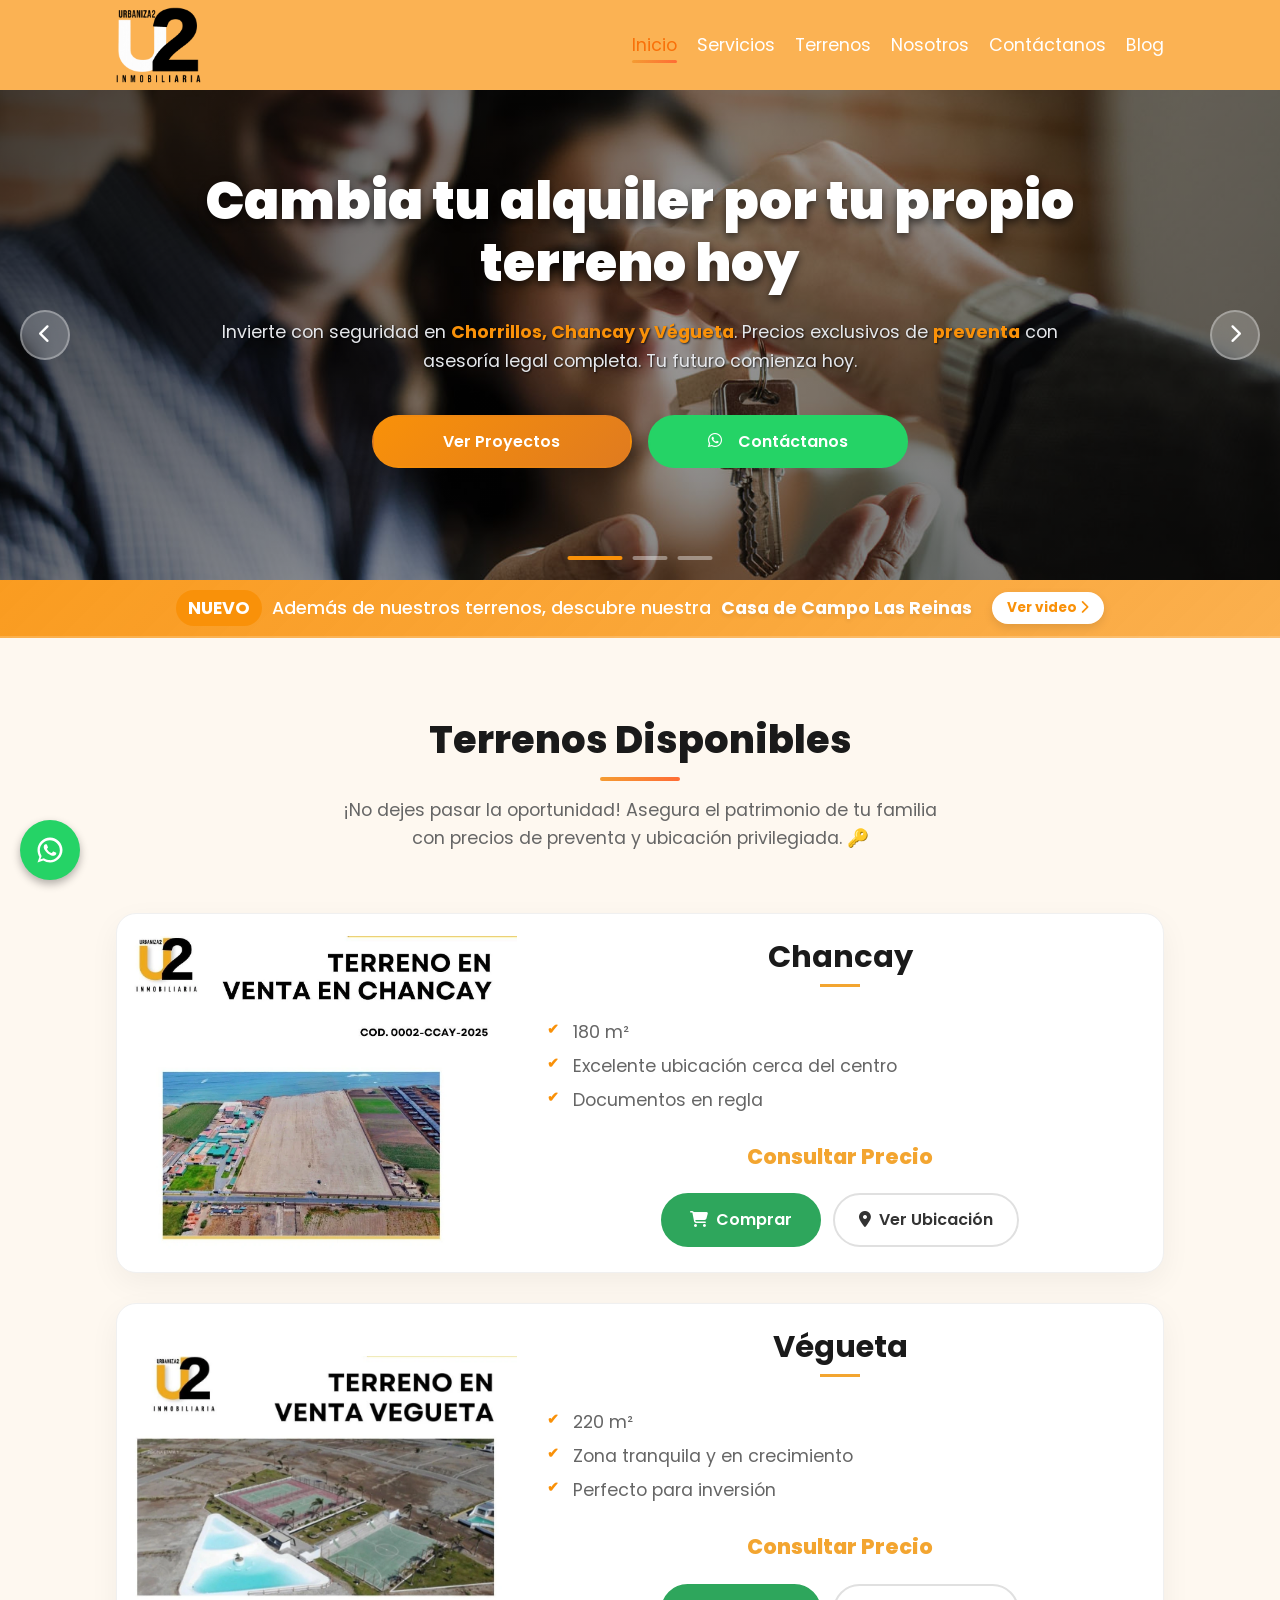
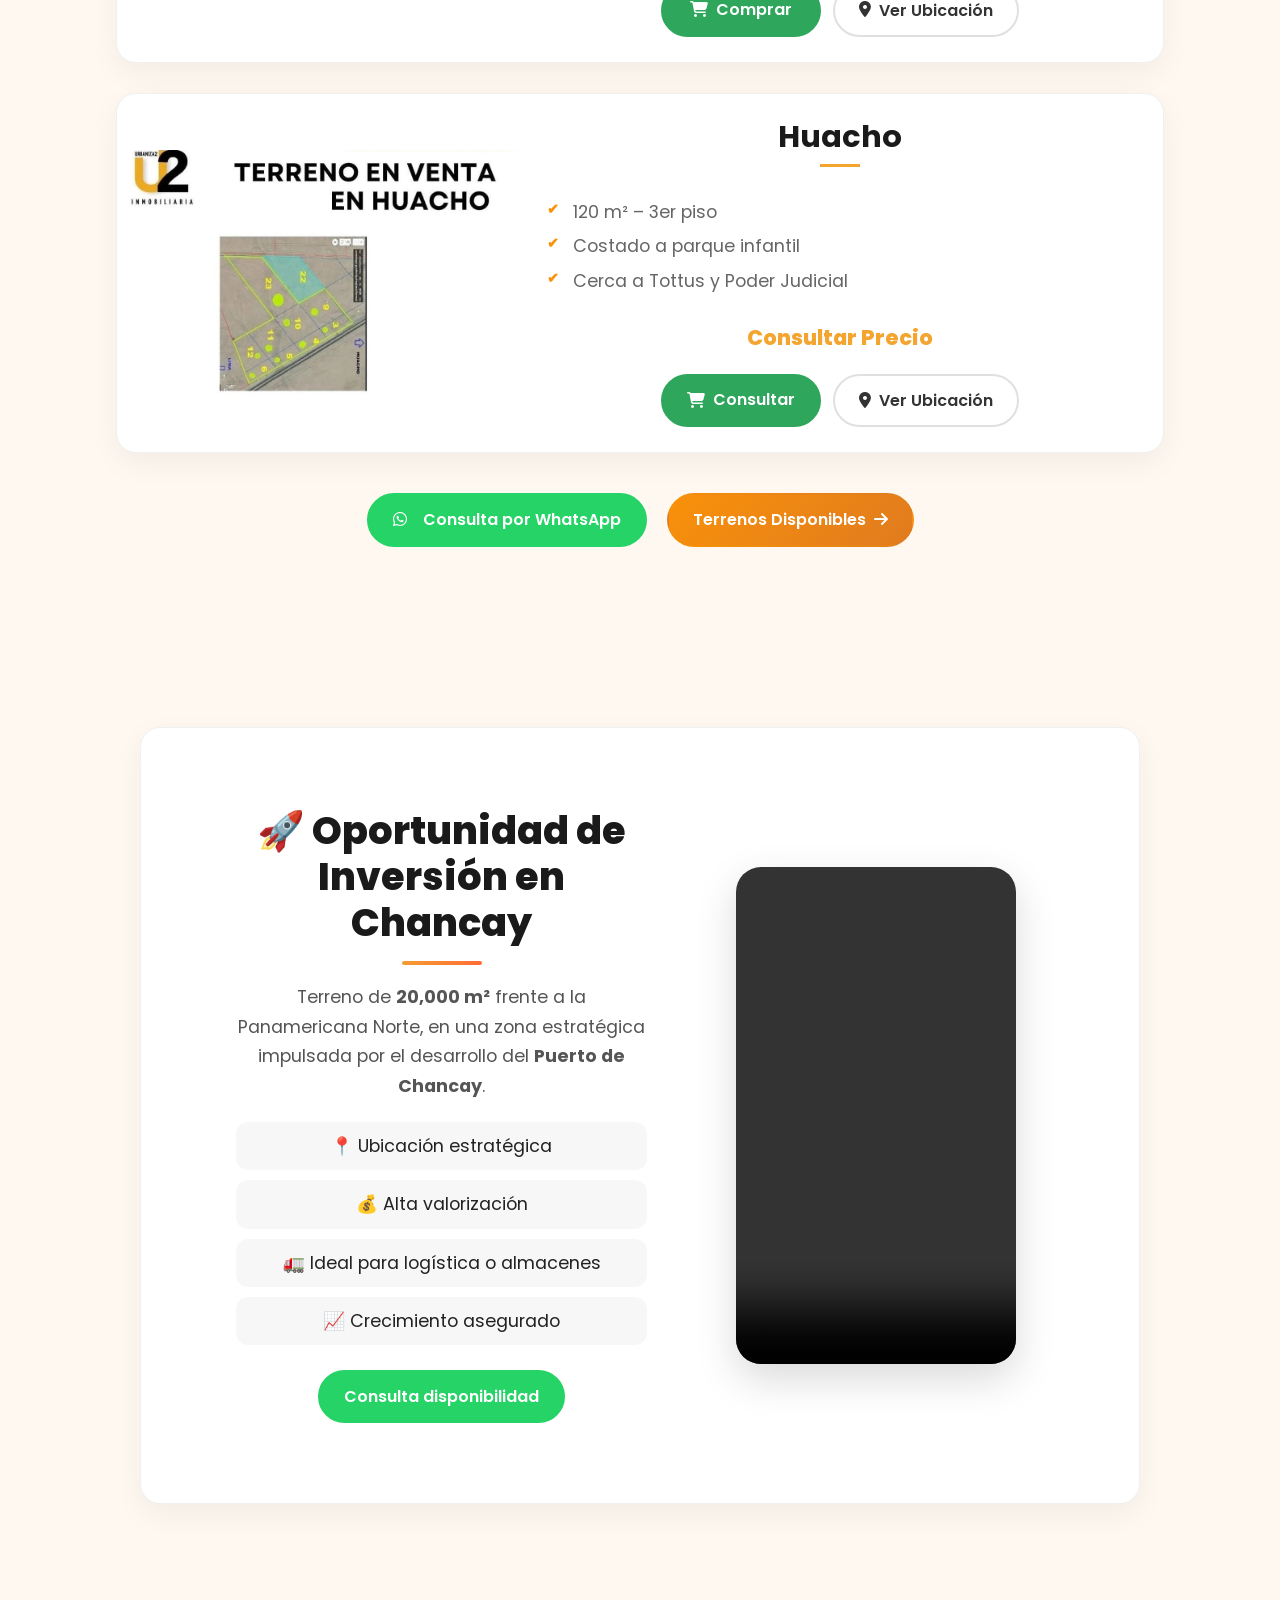
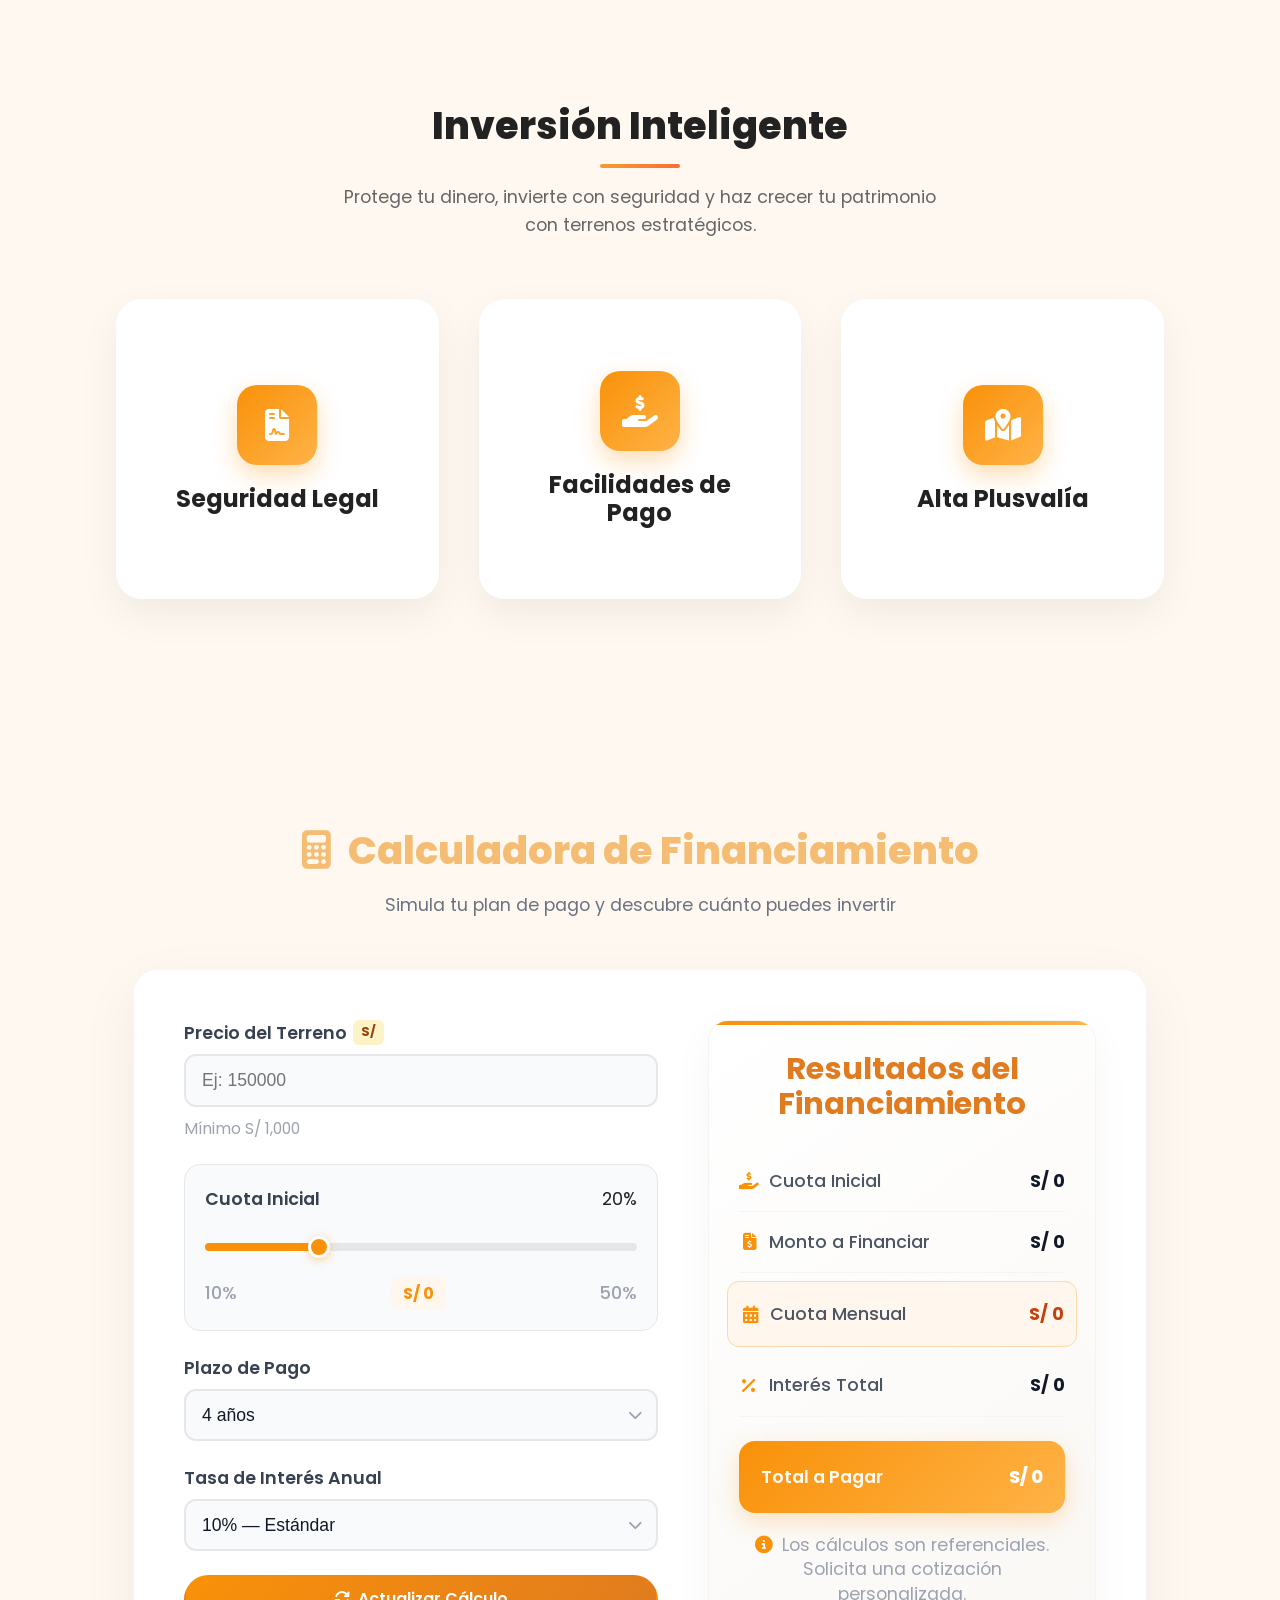
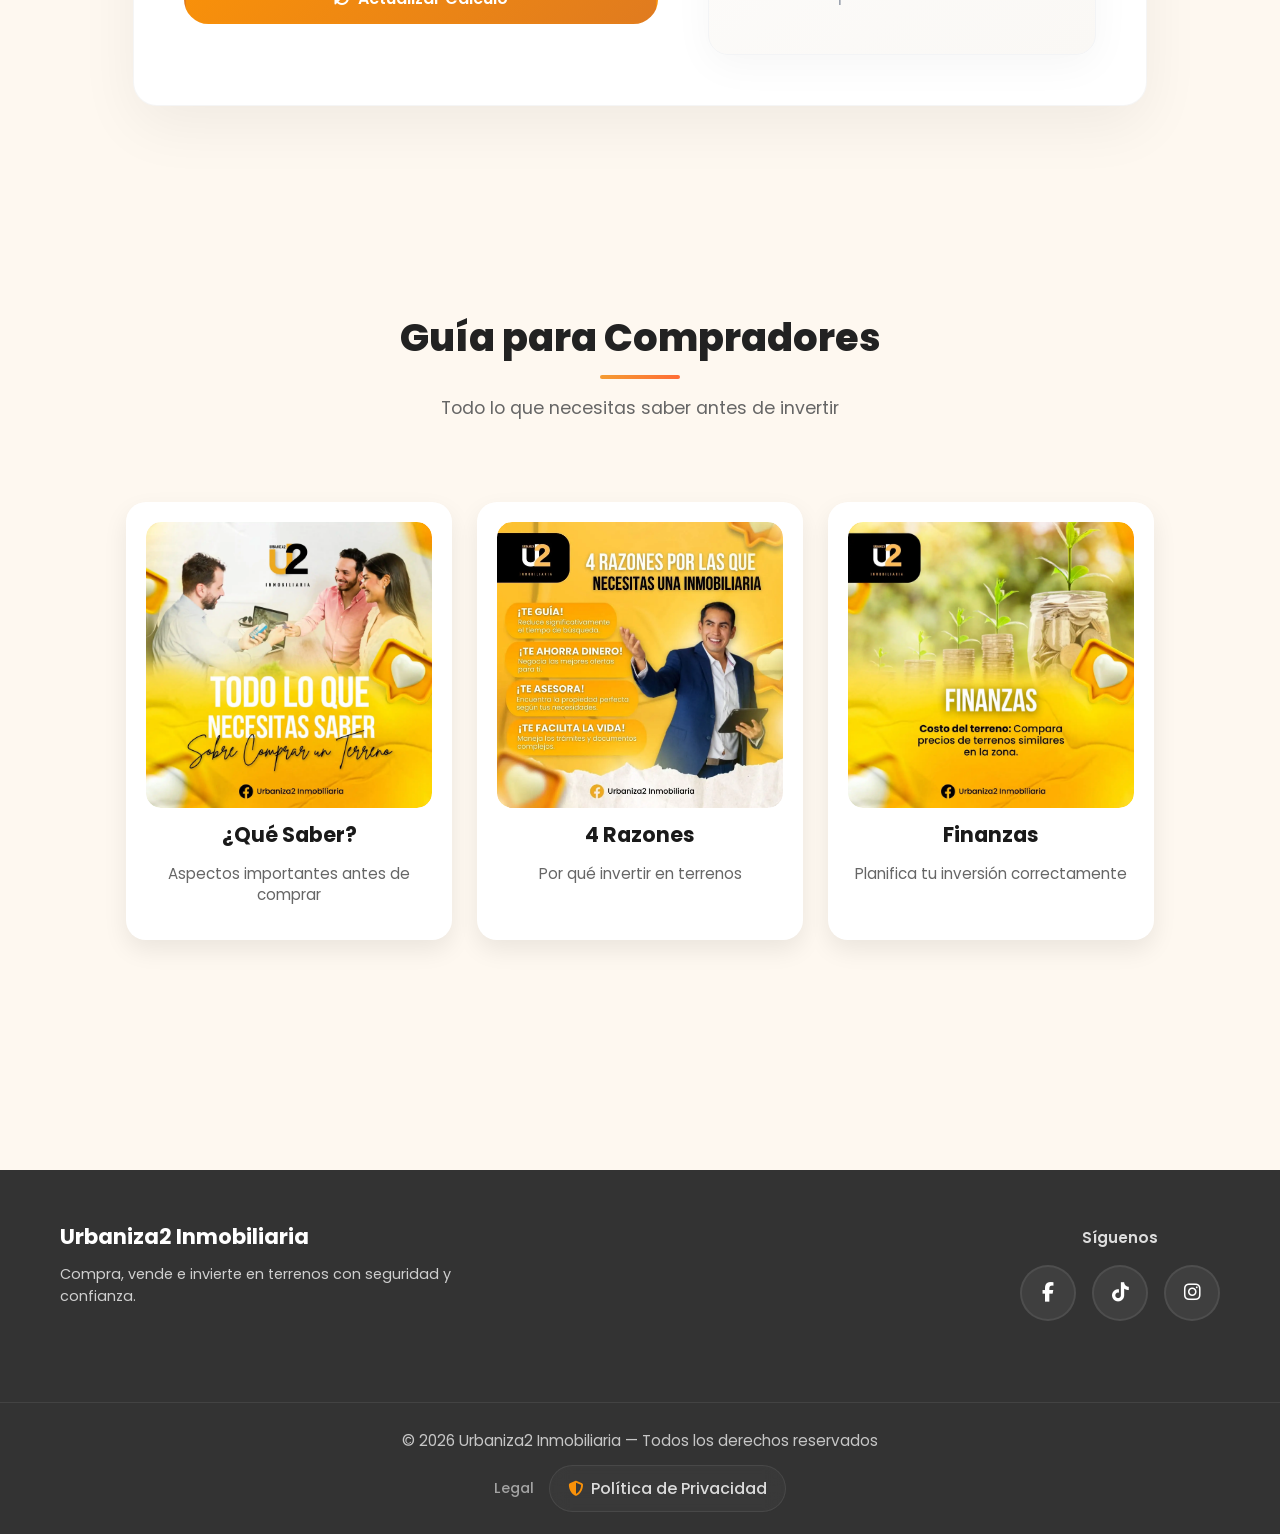
==== index.html @ c9c705c9 "Add files via upload" ====
<!--index.html-->
<!doctype html>
<html lang="es-PE">

<head>
  <meta charset="UTF-8">
  <meta name="viewport" content="width=device-width, initial-scale=1">

  <!-- SEO básico -->
  <title>Urbaniza2 Inmobiliaria - Tu Hogar, Tu Futuro</title>
  <meta name="description"
    content="Encuentra el terreno perfecto en Chorrillos, Chancay y Végueta. Precios accesibles, facilidades de pago y asesoría legal garantizada.">
  <meta name="robots" content="index, follow">
  <meta name="author" content="Urbaniza2 Inmobiliaria">
  <meta name="theme-color" content="#f99109">
  <meta name="format-detection" content="telephone=no">

  <!-- Favicon -->
  <link rel="icon" href="img/logos/U2.png" type="image/png">
  <link rel="apple-touch-icon" href="img/logos/U2.png">

  <!-- Vista previa al compartir en redes y WhatsApp -->
  <meta property="og:title" content="Urbaniza2 Inmobiliaria - Tu Hogar, Tu Futuro">
  <meta property="og:description" content="Encuentra el terreno perfecto con asesoría legal y facilidades de pago.">
  <meta property="og:image" content="https://urbaniza2.com/img/logos/logourbaniza2.png">
  <meta property="og:url" content="https://urbaniza2.com">
  <meta property="og:type" content="website">
  <meta property="og:locale" content="es_PE">

  <meta name="geo.region" content="PE-LIM">
  <meta name="geo.placename" content="Lima">
  <link rel="canonical" href="https://urbaniza2.com/index.html">

  <!-- Rendimiento -->
  <link rel="preconnect" href="https://fonts.googleapis.com">
  <link rel="preconnect" href="https://fonts.gstatic.com" crossorigin>
  <link rel="preconnect" href="https://cdnjs.cloudflare.com">
  <link rel="preload" as="image" href="img/banner/slider1.jpg">

  <!-- Fuentes e iconos -->
  <link href="https://fonts.googleapis.com/css2?family=Poppins:wght@300;400;500;600;700;800&display=swap"
    rel="stylesheet">
  <link rel="stylesheet" href="https://cdnjs.cloudflare.com/ajax/libs/font-awesome/6.5.0/css/all.min.css">

  <!-- Estilos -->
  <link rel="stylesheet" href="css/global/base.css">
  <link rel="stylesheet" href="css/global/animations.css">
  <link rel="stylesheet" href="css/global/layout.css">
  <link rel="stylesheet" href="css/global/tipografia.css">
  <link rel="stylesheet" href="css/global/button.css">
  <link rel="stylesheet" href="css/global/components.css">
  <link rel="stylesheet" href="css/global/decorative.css">
  <link rel="stylesheet" href="css/pages/index.css">
</head>

<body id="top" class="page-home">

  <header>
    <div class="container">
      <a href="index.html">
        <img src="img/logos/logourbaniza2.png" alt="Urbaniza2 Inmobiliaria" class="logo" height="85" loading="eager"
          decoding="async">
      </a>
      <nav aria-label="Navegación principal">
        <ul>
          <li>
            <a href="index.html" aria-current="page">Inicio</a>
          </li>
          <li><a href="paginas/servicios.html">Servicios</a></li>
          <li><a href="paginas/terrenos.html">Terrenos</a></li>
          <li><a href="paginas/nosotros.html">Nosotros</a></li>
          <li><a href="paginas/contacto.html">Contáctanos</a></li>
          <li><a href="paginas/blog.html">Blog</a></li>
        </ul>
      </nav>
      <button class="menu-toggle" id="menuToggle" aria-label="Abrir menú" aria-expanded="false">
        <span class="bar"></span>
        <span class="bar"></span>
        <span class="bar"></span>
      </button>
    </div>
  </header>

  <!-- HERO SLIDER -->
  <section id="inicio" class="hero-slider" aria-label="Presentación principal">
    <div class="slider-container">
      <div class="slide active">
        <img src="img/banner/slider1.jpg" alt="Obten las llaves de tu terreno" loading="eager">
        <div class="slide-overlay"></div>
      </div>

      <div class="slide">
        <img src="img/banner/slider2.jpg" alt="Firma tu contrato con urbaniza2" loading="lazy">
        <div class="slide-overlay"></div>
      </div>

      <div class="slide">
        <img src="img/banner/slider3.jpg" alt="Tu terreno en proceso" loading="lazy">
        <div class="slide-overlay"></div>
      </div>

      <div class="hero-content">
        <div class="container">
          <div class="hero-text">
            <h1 class="hero-title reveal">
              Cambia tu alquiler por tu propio terreno hoy
            </h1>
            <p class="hero-description reveal">
              Invierte con seguridad en
              <strong>Chorrillos, Chancay y Végueta</strong>. Precios
              exclusivos de <strong>preventa</strong> con asesoría legal
              completa. Tu futuro comienza hoy.
            </p>
            <div class="btn-group hero-buttons">
              <a href="paginas/terrenos.html" class="btn btn-primary reveal">Ver Proyectos</a>
              <a href="https://wa.me/51982664102" class="btn btn-secondary reveal" target="_blank"
                rel="noopener noreferrer">
                <i class="fab fa-whatsapp" aria-hidden="true"></i> Contáctanos
              </a>
            </div>
          </div>
        </div>
      </div>

      <div class="slider-controls">
        <button type="button" class="slider-btn prev-btn" id="prevBtn" aria-label="Slide anterior">
          <i class="fas fa-chevron-left" aria-hidden="true"></i>
        </button>
        <button type="button" class="slider-btn next-btn" id="nextBtn" aria-label="Slide siguiente">
          <i class="fas fa-chevron-right" aria-hidden="true"></i>
        </button>
      </div>

      <div class="slider-indicators" role="group" aria-label="Indicadores del slider">
        <span class="indicator active" data-slide="0" role="button" aria-label="Ir al slide 1" tabindex="0"></span>
        <span class="indicator" data-slide="1" role="button" aria-label="Ir al slide 2" tabindex="0"></span>
        <span class="indicator" data-slide="2" role="button" aria-label="Ir al slide 3" tabindex="0"></span>
      </div>
    </div>

    <div class="hero-announcement">
      <div class="container">
        <a href="paginas/servicios.html#tiktok" class="announcement-link">
          <p class="announcement-text">
            <span class="badge">NUEVO</span>
            Además de nuestros terrenos, descubre nuestra
            <strong>Casa de Campo Las Reinas</strong>
            <span class="cta">Ver video
              <i class="fas fa-chevron-right" aria-hidden="true"></i></span>
          </p>
        </a>
      </div>
    </div>
  </section>
  <!-- FIN HERO SLIDER -->

  <main>
    <!-- TERRENOS DISPONIBLES - INDEX -->
    <section id="terrenos-disponibles" aria-labelledby="terrenos-titulo">
      <div class="container">
        <h2 id="terrenos-titulo" class="terrdis-titulo">
          Terrenos Disponibles
        </h2>

        <p class="section-subtitle">
          ¡No dejes pasar la oportunidad! Asegura el patrimonio de tu familia
          con precios de preventa y ubicación privilegiada. 🔑
        </p>

        <!-- CARD 1 — Chancay -->
        <article class="terreno-card" data-tipo="Terreno" data-ubicacion="Chancay" data-precio="95000" data-moneda="S/">
          <div class="terreno-img">
            <img src="img/terrenos/chancay1.webp" alt="Terreno en Chancay de 180 m²" width="600" height="400"
              loading="lazy" decoding="async">
          </div>
          <div class="terreno-info">
            <h3>Chancay</h3>
            <div class="linea-decorativa" aria-hidden="true"></div>
            <ul class="terreno-detalles">
              <li>180 m²</li>
              <li>Excelente ubicación cerca del centro</li>
              <li>Documentos en regla</li>
            </ul>
            <p class="precio">Consultar Precio</p>
            <div class="card-actions">
              <button class="btn-comprar" type="button" data-ubicacion="Chancay" data-precio="95000" data-area="180 m²"
                data-terreno-id="6">
                <i class="fas fa-shopping-cart" aria-hidden="true"></i>
                Comprar
              </button>
              <a href="#" class="btn-ubicacion" data-destino="-11.5552648,-77.2746358">
                <i class="fas fa-map-marker-alt" aria-hidden="true"></i> Ver Ubicación
              </a>
            </div>
          </div>
        </article>

        <!-- CARD 2 — Végueta -->
        <article class="terreno-card" data-tipo="Terreno" data-ubicacion="Végueta" data-precio="85000" data-moneda="S/">
          <div class="terreno-img">
            <img src="img/terrenos/vegueta.webp" alt="Terreno en Végueta de 220 m²" width="600" height="400"
              loading="lazy" decoding="async">
          </div>

          <div class="terreno-info">
            <h3>Végueta</h3>

            <div class="linea-decorativa" aria-hidden="true"></div>

            <ul class="terreno-detalles">
              <li>220 m²</li>
              <li>Zona tranquila y en crecimiento</li>
              <li>Perfecto para inversión</li>
            </ul>

            <p class="precio">Consultar Precio</p>

            <div class="card-actions">
              <button class="btn-comprar" type="button" data-ubicacion="Vegueta" data-precio="85000" data-area="220 m²"
                data-terreno-id="7">
                <i class="fas fa-shopping-cart" aria-hidden="true"></i>
                Comprar
              </button>

              <a href="#" class="btn-ubicacion" data-destino="-10.994598,-77.6302965">
                <i class="fas fa-map-marker-alt" aria-hidden="true"></i> Ver Ubicación
              </a>
            </div>
          </div>
        </article>

        <!-- CARD 3 — Huacho -->
        <article class="terreno-card" data-tipo="Departamento" data-ubicacion="Huacho" data-precio="0" data-moneda="S/">
          <div class="terreno-img">
            <img src="img/terrenos/huacho.webp" alt="Departamento en Huacho de 120 m², 3er piso" width="600"
              height="400" loading="lazy" decoding="async">
          </div>
          <div class="terreno-info">
            <h3>Huacho</h3>
            <div class="linea-decorativa" aria-hidden="true"></div>
            <ul class="terreno-detalles">
              <li>120 m² – 3er piso</li>
              <li>Costado a parque infantil</li>
              <li>Cerca a Tottus y Poder Judicial</li>
            </ul>
            <p class="precio">Consultar Precio</p>
            <div class="card-actions">
              <button class="btn-comprar" type="button" data-ubicacion="Huacho" data-precio="0" data-area="120 m²"
                data-terreno-id="8">
                <i class="fas fa-shopping-cart" aria-hidden="true"></i>
                Consultar
              </button>
              <a href="#" class="btn-ubicacion" data-destino="-11.1091326,-77.6029019">
                <i class="fas fa-map-marker-alt" aria-hidden="true"></i> Ver Ubicación
              </a>
            </div>
          </div>
        </article>

        <div class="terrenos-footer">
          <a href="https://wa.me/51982664102?text=Hola,%20quiero%20información." class="btn btn-secondary"
            target="_blank" rel="noopener noreferrer">
            <i class="fab fa-whatsapp" aria-hidden="true"></i> Consulta por
            WhatsApp
          </a>
          <a href="paginas/terrenos.html" class="btn-ver-todos">
            Terrenos Disponibles
            <i class="fas fa-arrow-right" aria-hidden="true"></i>
          </a>
        </div>
      </div>
    </section>

    <!-- VIDEO CHANCAY -->
    <section class="reel-clean reveal" aria-labelledby="reel-titulo">
      <div class="container reel-grid">

        <div class="reel-content reveal">
          <h2 class="reel-title" id="reel-titulo">
            🚀 Oportunidad de Inversión en Chancay
          </h2>

          <p class="reel-desc">
            Terreno de <strong>20,000 m²</strong> frente a la Panamericana
            Norte, en una zona estratégica impulsada por el desarrollo del
            <strong>Puerto de Chancay</strong>.
          </p>

          <!-- VIDEO MOBILE -->
          <div class="reel-video reel-video-mobile reveal">
            <video controls muted loop playsinline preload="metadata" aria-label="Video del terreno en Chancay">
              <source src="video/chancay.mp4" type="video/mp4">
              Tu navegador no soporta video HTML5.
            </video>
          </div>

          <ul class="reel-benefits">
            <li>📍 Ubicación estratégica</li>
            <li>💰 Alta valorización</li>
            <li>🚛 Ideal para logística o almacenes</li>
            <li>📈 Crecimiento asegurado</li>
          </ul>

          <div class="reel-cta reveal">
            <a href="https://wa.me/51982664102?text=Hola,%20quiero%20información." class="btn btn-secondary"
              target="_blank" rel="noopener noreferrer">
              Consulta disponibilidad
            </a>
          </div>
        </div>

        <!-- VIDEO DESKTOP -->
        <div class="reel-video reel-video-desktop reveal">
          <video controls muted loop playsinline preload="metadata" aria-label="Video del terreno en Chancay">
            <source src="video/chancay.mp4" type="video/mp4">
            Tu navegador no soporta video HTML5.
          </video>
        </div>

      </div>
    </section>

    <!-- SERVICIOS -->
    <section id="servicios" class="services-section reveal" aria-labelledby="servicios-titulo">
      <div class="container">
        <h2 class="section-title" id="servicios-titulo">
          Inversión Inteligente
        </h2>
        <p class="section-subtitle">
          Protege tu dinero, invierte con seguridad y haz crecer tu patrimonio
          con terrenos estratégicos.
        </p>

        <div class="services-grid">
          <div class="service-card reveal">
            <div class="service-card-inner">
              <div class="service-card-front">
                <div class="service-icon">
                  <i class="fas fa-file-contract" aria-hidden="true"></i>
                </div>
                <h3>Seguridad Legal</h3>
              </div>
              <div class="service-card-back">
                <p>
                  Documentos verificados, respaldo notarial y asesoría legal
                  completa para una compra 100% segura.
                </p>
              </div>
            </div>
          </div>

          <div class="service-card reveal">
            <div class="service-card-inner">
              <div class="service-card-front">
                <div class="service-icon">
                  <i class="fas fa-hand-holding-usd" aria-hidden="true"></i>
                </div>
                <h3>Facilidades de Pago</h3>
              </div>
              <div class="service-card-back">
                <p>
                  Planes flexibles y financiamiento directo para que inviertas
                  sin presión económica.
                </p>
              </div>
            </div>
          </div>

          <div class="service-card reveal">
            <div class="service-card-inner">
              <div class="service-card-front">
                <div class="service-icon">
                  <i class="fas fa-map-marked-alt" aria-hidden="true"></i>
                </div>
                <h3>Alta Plusvalía</h3>
              </div>
              <div class="service-card-back">
                <p>
                  Ubicaciones estratégicas con crecimiento urbano constante
                  que incrementan el valor de tu inversión.
                </p>
              </div>
            </div>
          </div>
        </div>
      </div>
    </section>

    <!-- CALCULADORA DE FINANCIAMIENTO -->
    <section id="calculadora" class="calculadora-section" aria-labelledby="calc-title">
      <div class="container">
        <h2 id="calc-title" class="reveal">
          <i class="fas fa-calculator" aria-hidden="true"></i>
          Calculadora de Financiamiento
        </h2>
        <p class="reveal">
          Simula tu plan de pago y descubre cuánto puedes invertir
        </p>

        <div class="calculadora-container reveal">
          <form class="calculadora-inputs" id="form-calculadora" novalidate>
            <div class="input-group">
              <label for="precio-terreno">
                Precio del Terreno
                <span class="currency-tag">S/</span>
              </label>
              <input type="number" id="precio-terreno" placeholder="Ej: 150000" min="1000" max="10000000" step="1000"
                required aria-describedby="precio-ayuda">
              <small id="precio-ayuda" class="input-help">Mínimo S/ 1,000</small>
            </div>

            <div class="input-group slider-group">
              <div class="slider-header">
                <label for="cuota-inicial">Cuota Inicial</label>
                <span class="calc-badge" id="cuota-porcentaje">20%</span>
              </div>
              <input type="range" id="cuota-inicial" min="10" max="50" value="20" step="5">
              <div class="slider-values">
                <span class="slider-min">10%</span>
                <output for="cuota-inicial" id="cuota-inicial-valor" class="output-highlight">S/ 0</output>
                <span class="slider-max">50%</span>
              </div>
            </div>

            <div class="input-group">
              <label for="plazo-pago">Plazo de Pago</label>
              <div class="select-wrapper">
                <select id="plazo-pago">
                  <option value="3">3 años</option>
                  <option value="4" selected>4 años</option>
                  <option value="5">5 años</option>
                  <option value="6">6 años</option>
                  <option value="7">7 años</option>
                  <option value="8">8 años</option>
                  <option value="9">9 años</option>
                  <option value="10">10 años</option>
                </select>
                <i class="fas fa-chevron-down" aria-hidden="true"></i>
              </div>
            </div>

            <div class="input-group">
              <label for="tasa-interes">Tasa de Interés Anual</label>
              <div class="select-wrapper">
                <select id="tasa-interes">
                  <option value="8">8% — Promocional</option>
                  <option value="10" selected>10% — Estándar</option>
                  <option value="12">12% — Premium</option>
                  <option value="15">15% — Especial</option>
                </select>
                <i class="fas fa-chevron-down" aria-hidden="true"></i>
              </div>
            </div>

            <button type="submit" id="btn-actualizar-calculo" class="btn-actualizar-calculo">
              <i class="fas fa-sync-alt" aria-hidden="true"></i>
              Actualizar Cálculo
            </button>
          </form>

          <div class="calculadora-resultados" role="region" aria-live="polite"
            aria-label="Resultados del financiamiento">
            <h3>Resultados del Financiamiento</h3>

            <div class="resultado-grid">
              <div class="resultado-item">
                <span class="resultado-label">
                  <i class="fas fa-hand-holding-usd" aria-hidden="true"></i>
                  Cuota Inicial
                </span>
                <span id="cuota-inicial-resultado" class="resultado-valor">S/ 0</span>
              </div>
              <div class="resultado-item">
                <span class="resultado-label">
                  <i class="fas fa-file-invoice-dollar" aria-hidden="true"></i>
                  Monto a Financiar
                </span>
                <span id="monto-financiar" class="resultado-valor">S/ 0</span>
              </div>
              <div class="resultado-item destacado">
                <span class="resultado-label">
                  <i class="fas fa-calendar-alt" aria-hidden="true"></i>
                  Cuota Mensual
                </span>
                <span id="cuota-mensual" class="resultado-valor">S/ 0</span>
              </div>
              <div class="resultado-item">
                <span class="resultado-label">
                  <i class="fas fa-percentage" aria-hidden="true"></i>
                  Interés Total
                </span>
                <span id="interes-total" class="resultado-valor">S/ 0</span>
              </div>
            </div>

            <div class="resultado-item total">
              <span class="resultado-label">Total a Pagar</span>
              <span id="total-pagar" class="resultado-valor">S/ 0</span>
            </div>

            <p class="resultado-nota">
              <i class="fas fa-info-circle" aria-hidden="true"></i>
              Los cálculos son referenciales. Solicita una cotización
              personalizada.
            </p>
          </div>
        </div>
      </div>
    </section>

    <!-- GUÍA PARA COMPRADORES -->
    <section id="guia" class="info-section reveal" aria-labelledby="guia-titulo">
      <div class="container">
        <h2 class="section-title" id="guia-titulo">Guía para Compradores</h2>
        <p class="section-subtitle">
          Todo lo que necesitas saber antes de invertir
        </p>

        <div class="guia-scroll">
          <div class="guia-card" data-caption="¿Qué Saber? — Aspectos importantes antes de comprar">
            <div class="guia-img-wrap">
              <img src="img/guiaparacompradores/saber.webp" alt="¿Qué saber antes de comprar un terreno?"
                loading="lazy">
            </div>
            <h3>¿Qué Saber?</h3>
            <p>Aspectos importantes antes de comprar</p>
          </div>
          <div class="guia-card" data-caption="4 Razones — Por qué invertir en terrenos">
            <div class="guia-img-wrap">
              <img src="img/guiaparacompradores/4razones.webp" alt="4 razones para invertir en terrenos" loading="lazy">
            </div>
            <h3>4 Razones</h3>
            <p>Por qué invertir en terrenos</p>
          </div>
          <div class="guia-card" data-caption="Finanzas — Planifica tu inversión correctamente">
            <div class="guia-img-wrap">
              <img src="img/guiaparacompradores/finanzas.webp" alt="Planificación financiera para inversión en terrenos"
                loading="lazy">
            </div>
            <h3>Finanzas</h3>
            <p>Planifica tu inversión correctamente</p>
          </div>
        </div>
      </div>
    </section>

    <!-- MODAL (una sola vez en el body) -->
    <div class="guia-modal" id="guiaModal" onclick="closeGuiaZoom(event)">

      <img src="" alt="" id="guiaModalImg">
      <div class="guia-modal-caption" id="guiaModalCaption"></div>
    </div>
  </main>

  <!-- MODAL FORMULARIO COMPRA -->
  <div id="modal-compra" class="modal-compra" role="dialog" aria-modal="true" aria-labelledby="modal-compra-titulo"
    hidden>
    <div class="modal-compra-content">
      <div class="modal-compra-header">
        <h2 id="modal-compra-titulo">Formulario de Compra</h2>
        <button type="button" class="close-compra" aria-label="Cerrar formulario">
          X
        </button>
      </div>

      <div class="modal-compra-body">
        <div class="terreno-seleccionado">
          <h3>Terreno seleccionado</h3>
          <div class="terreno-info">
            <p>
              <strong>Ubicación:</strong> <span id="info-ubicacion">-</span>
            </p>
            <p><strong>Área:</strong> <span id="info-area">-</span></p>
          </div>
        </div>

        <form class="form-compra" novalidate>
          <div class="form-grid">
            <div class="form-group">
              <label for="compra-nombre">Nombre</label>
              <input type="text" id="compra-nombre" name="nombre" required autocomplete="given-name">
            </div>
            <div class="form-group">
              <label for="compra-telefono">Teléfono</label>
              <input type="tel" id="compra-telefono" name="telefono" required autocomplete="tel">
            </div>
            <div class="form-group full-width">
              <label for="compra-mensaje">Mensaje</label>
              <textarea id="compra-mensaje" name="mensaje" rows="3"></textarea>
            </div>
          </div>

          <div class="form-actions">
            <button type="button" class="btn-cancelar">Cancelar</button>
            <button type="submit" class="btn-enviar-compra">Enviar</button>
          </div>
        </form>
      </div>
    </div>
  </div>

  <!-- SCROLL TOP -->
  <a class="scrollToHome" href="#top" aria-label="Volver al inicio de la página">
    <i class="fa fa-angle-up" aria-hidden="true"></i>
  </a>

  <!-- FOOTER -->
  <footer class="footer">
    <div class="footer-container">

      <div class="footer-brand">
        <h3>Urbaniza2 Inmobiliaria</h3>
        <p>
          Compra, vende e invierte en terrenos con seguridad y confianza.
        </p>
      </div>

      <div class="footer-social">
        <span>Síguenos</span>

        <div class="redes-sociales">
          <a href="https://www.facebook.com/urbaniza2inmobiliaria?mibextid=ZbWKwL" target="_blank"
            rel="noopener noreferrer" aria-label="Facebook de Urbaniza2">
            <i class="fab fa-facebook-f" aria-hidden="true"></i>
          </a>

          <a href="https://www.tiktok.com/@urbaniza2inmobiliaria" target="_blank" rel="noopener noreferrer"
            aria-label="TikTok de Urbaniza2">
            <i class="fab fa-tiktok" aria-hidden="true"></i>
          </a>

          <a href="https://www.instagram.com/urbaniza2.inm" target="_blank" rel="noopener noreferrer"
            aria-label="Instagram de Urbaniza2">
            <i class="fab fa-instagram" aria-hidden="true"></i>
          </a>
        </div>
      </div>

    </div>

    <!-- FOOTER BOTTOM -->
    <div class="footer-bottom">
      <p>
        © 2026 Urbaniza2 Inmobiliaria — Todos los derechos reservados
      </p>

      <div class="footer-legal-links">
        <span class="legal-title">Legal</span>

        <a href="paginas/privacidad.html" class="footer-privacy">
          <i class="fas fa-shield-alt"></i>
          Política de Privacidad
        </a>
      </div>
    </div>

  </footer>

  <!-- WhatsApp flotante -->
  <a href="https://wa.me/51982664102" class="whatsapp-float" target="_blank" rel="noopener noreferrer"
    title="Chatea con nosotros por WhatsApp" aria-label="Abrir WhatsApp">
    <svg xmlns="http://www.w3.org/2000/svg" width="30" height="30" fill="#fff" viewBox="0 0 24 24" aria-hidden="true">
      <path
        d="M12.004 2.002C6.475 2.002 2 6.477 2 12.007c0 1.994.522 3.853 1.516 5.513L2 22l4.605-1.505A9.944 9.944 0 0012.004 22c5.528 0 10.002-4.475 10.002-9.993 0-5.53-4.474-10.005-10.002-10.005zm.007 18.002c-1.612 0-3.185-.437-4.564-1.263l-.328-.195-2.733.893.9-2.66-.212-.34a7.935 7.935 0 01-1.2-4.177c0-4.415 3.59-8.006 8.004-8.006 4.415 0 8.004 3.59 8.004 8.006 0 4.413-3.59 7.992-8.004 7.992zm4.507-5.994c-.246-.123-1.457-.72-1.683-.8-.226-.08-.392-.123-.558.124-.165.246-.64.8-.785.965-.145.165-.29.185-.536.062-.246-.123-1.04-.383-1.98-1.22-.732-.652-1.226-1.46-1.37-1.705-.145-.247-.015-.38.109-.502.112-.111.246-.29.37-.435.124-.144.165-.247.248-.412.083-.165.042-.31-.02-.435-.062-.123-.558-1.35-.764-1.845-.202-.485-.407-.42-.558-.427-.145-.006-.31-.007-.476-.007-.165 0-.435.062-.663.31-.227.248-.866.845-.866 2.06 0 1.215.886 2.39 1.008 2.554.124.165 1.742 2.658 4.225 3.724.59.254 1.05.405 1.408.519.592.188 1.132.162 1.56.098.476-.07 1.457-.595 1.663-1.173.205-.577.205-1.07.145-1.173-.062-.104-.227-.165-.476-.288z" />
    </svg>
  </a>

  <script src="js/main.js" defer></script>
  <script src="js/slider.js" defer></script>
  <script src="js/terreno.js" defer></script>
  <script src="js/ubicacion.js" defer></script>
  <script src="js/formulario.js" defer></script>
</body>

</html>
---- css/global/base.css ----
/* =============================================================
   BASE.CSS — Variables, Reset, Layout, Secciones, Componentes
   ============================================================= */


/* ── 1. VARIABLES GLOBALES ─────────────────────────────────── */
:root {
  /* Marca */
  --primary:              #f99109;
  --primary-soft:         #fb9f2ee2;
  --primary-orange-light: #ffb347;

  /* Texto */
  --text-dark: #2d3436;
  --text-gray: #636e72;

  /* Fondos */
  --bg-white:   #ffffff;
  --section-bg: #eef1f4;
  --card-bg:    #ffffff;

  /* Bordes */
  --border-color: #f0f0f0;

  /* Gradientes */
  --gold:          linear-gradient(135deg, #f49d32, #ffcc80);
  --gradient-main: linear-gradient(135deg, #f49d32, #ff6b35);
  --bg-gradient:   linear-gradient(180deg, #f4f6f8 0%, #eef1f4 100%);

  /* Colores de acción */
  --dark:        #333;
  --whatsapp:    #25d366;
  --email-blue:  #3498db;
  --map-red:     #e74c3c;

  /* Z-index */
  --z-header: 900;
  --z-overlay: 950;
  --z-modal: 1000;

  /* Radios */
  --radius-lg: 20px;
  --radius-xl: 26px;

  /* Sombras */
  --shadow-soft: 0 10px 30px rgba(0, 0, 0, 0.05);
  --shadow-hover: 0 20px 40px rgba(0, 0, 0, 0.1);

  /* Transiciones */
  --transition-fast: 0.25s ease;
  --transition-normal: 0.3s ease;
}


/* ── 2. RESET Y BASE ────────────────────────────────────────── */
*,
*::before,
*::after { box-sizing: border-box; }

html {
  scroll-behavior: smooth;
  height: 100%;
}

body {
  height: 100%;
  overflow-x: hidden;
  font-family: "Poppins", Arial, sans-serif;
  margin: 0;
  padding: 0;
  background: rgba(249, 145, 9, 0.06);
  color: #222;
  /* CAMBIO: padding-top fluido — antes fijo 90px */
  padding-top: clamp(70px, 9vw, 90px);
}

img {
  max-width: 100%;
  height: auto;
  display: block;
}

.container {
  width: min(85%, 1100px);
  margin: 0 auto;
  padding: 0 clamp(12px, 2.5vw, 20px);
}


/* ── 3. SECCIONES ───────────────────────────────────────────── */
section{
  /* CAMBIO: margin-bottom fluido — antes 30px, 50px en móvil */
  margin-bottom: clamp(30px, 5vw, 50px);
}

.section-title{
  align-items: center;
}

.section-subtitle {
  text-align: center;
  max-width: 600px;
  margin: 15px auto;
  /* CAMBIO: margin-bottom fluido — antes 60px desktop / 35px móvil */
  margin-bottom: clamp(35px, 6vw, 60px);
  color: #666;
}

/* MANTENER: estas media queries solo ajustaban margin-bottom,
   ya absorbidas por clamp() — se eliminan */
/* ──── ELIMINADAS ────
@media (max-width: 768px) {
  section           { margin-bottom: 50px; }
  .section-title    { margin-bottom: 15px; }
  .section-subtitle { margin-bottom: 35px; }
}
──────────────────── */

/* ── 9. UTILIDADES JS ───────────────────────────────────────── */
.body-no-scroll          { overflow: hidden; }
.body-scroll             { overflow: auto; }
---- css/global/animations.css ----
/* animations.css */
/* Sin cambios: las propiedades aquí son transform, opacity, scale —
   ninguna es medida fluida. No aplica clamp(). */

/* reveal */
.reveal,
.reveal-left,
.reveal-right {
  opacity: 0;
  transform: translateY(40px);
  transition: all 0.6s ease;
}
.reveal.visible,
.reveal-left.visible,
.reveal-right.visible,
.reveal.active {
  opacity: 1;
  transform: translateY(0);
}

/* keyframes */
@keyframes fadeIn {
  from { opacity: 0; }
  to   { opacity: 1; }
}
@keyframes slideIn {
  from { opacity: 0; transform: translateY(-50px); }
  to   { opacity: 1; transform: translateY(0); }
}
@keyframes modalSlideIn {
  from { opacity: 0; transform: scale(0.9) translateY(-20px); }
  to   { opacity: 1; transform: scale(1)   translateY(0); }
}

/* animacion de modal */
@keyframes modalFadeIn {
  from { opacity: 0; }
  to { opacity: 1; }
}
@keyframes modalPop {
  from {
    transform: scale(0.9) translateY(20px);
    opacity: 0;
  }
  to {
    transform: scale(1) translateY(0);
    opacity: 1;
  }
}

/*ANIMACION DE NOSOTROS*/
/* Reveal inmediato al cargar */
.reveal-immediate {
  opacity: 0;
  transform: translateY(30px);
  animation: revealImmediate 0.8s ease forwards;
  animation-delay: 0.35s;
}

@keyframes revealImmediate {
  to {
    opacity: 1;
    transform: translateY(0);
  }
}

/* ANIMACIONES DE BLOG */
@keyframes fadeModal {
  from {
    opacity: 0;
  }
  to {
    opacity: 1;
  }
}

/* ANIMACIONES DE CONTACTO */
@keyframes modalUp {
  from {
    opacity: 0;
    transform: translateY(40px) scale(.98);
  }
  to {
    opacity: 1;
    transform: translateY(0) scale(1);
  }
}

@keyframes fadeUp {
  from {
    opacity: 0;
    transform: translateY(50px);
  }
  to {
    opacity: 1;
    transform: translateY(0);
  }
}

@keyframes checkBounce {
  0%   { transform: scale(0);   opacity: 0; }
  50%  { transform: scale(1.2); opacity: 1; }
  100% { transform: scale(1);   opacity: 1; }
}
---- css/global/layout.css ----
/* =============================================================
   LAYOUT.CSS — Header, Navegación y Menú Móvil
   ============================================================= */


/* ── 1. HEADER ──────────────────────────────────────────────── */
header {
  position: fixed;
  top: 0;
  z-index: 999;
  width: 100%;
  /* CAMBIO: height fluida — antes fija 90px */
  height: clamp(70px, 9vw, 90px);
  display: flex;
  align-items: center;
  background: rgba(249, 145, 9, 0.679);
  padding: 2px 0;
}

header.shrink {
  box-shadow: 0 2px 5px rgba(0, 0, 0, 0.2);
}

header .container {
  display: flex;
  align-items: center;
  justify-content: space-between;
}


/* ── 2. LOGO ────────────────────────────────────────────────── */
.logo {
  /* CAMBIO: height fluida — antes fija 85px */
  height: clamp(60px, 8.5vw, 85px);
  width: auto;
  display: block;
  object-fit: contain;
  margin-top: -8px;
  transition: height 0.3s ease, margin-top 0.3s ease;
}


/* ── 3. NAVEGACIÓN ──────────────────────────────────────────── */
nav { margin: 0; }

nav ul {
  list-style: none;
  display: flex;
  flex-direction: row;
  /* CAMBIO: gap fluido — antes fijo 20px */
  gap: clamp(12px, 2vw, 20px);
  margin: 0;
  padding: 0;
}

nav ul li a {
  color: #fff;
  text-decoration: none;
  transition: color 0.3s;
}

nav ul li a:hover { color: var(--dark); }

/* Página activa */
nav a[aria-current="page"] {
  color: #f97109;
  position: relative;
}

nav a[aria-current="page"]::after {
  content: "";
  position: absolute;
  left: 0;
  bottom: -6px;
  width: 100%;
  height: 3px;
  background: linear-gradient(135deg, #f49d32, #ff6b35);
  border-radius: 10px;
}


/* ── 4. ACCESIBILIDAD — FOCUS ───────────────────────────────── */
a:focus-visible {
  outline: 2px solid rgba(249, 145, 9, 0.85);
  outline-offset: 2px;
}

nav ul li a:focus-visible {
  outline: none;
  box-shadow: 0 0 0 3px rgba(255, 255, 255, 0.6);
  border-radius: 6px;
}

.btn:focus-visible,
[class^="btn-"]:focus-visible {
  outline: none;
  box-shadow: 0 0 0 3px rgba(249, 145, 9, 0.45);
}


/* ── 5. MENÚ HAMBURGUESA ────────────────────────────────────── */
.menu-toggle {
  display: none;
  flex-direction: column;
  justify-content: center;
  align-items: center;
  width: 40px;
  height: 40px;
  background: none;
  border: none;
  cursor: pointer;
  z-index: 1101;
}

.menu-toggle .bar {
  display: block;
  position: relative;
  width: 30px;
  height: 3px;
  margin: 4px 0;
  background-color: #fff;
  border-radius: 2px;
  transition: transform 0.4s cubic-bezier(0.68, -0.6, 0.32, 1.6),
              opacity 0.2s ease;
}

.menu-toggle.active .bar:nth-child(1) { transform: translateY(11px) rotate(45deg); }
.menu-toggle.active .bar:nth-child(2) { opacity: 0; transform: translateX(-10px); }
.menu-toggle.active .bar:nth-child(3) { transform: translateY(-11px) rotate(-45deg); }


/* ── 6. RESPONSIVE ──────────────────────────────────────────── */

/* MANTENER: cambia layout completo — display nav, flex-direction,
   posicionamiento full-screen del menú móvil → NO se puede
   reemplazar con clamp(). */
@media (max-width: 1024px) {
  .menu-toggle { display: flex; }

  nav { display: none; }

  nav.show {
    display: flex;
    position: fixed;
    inset: 0;
    z-index: 1000;
    flex-direction: column;
    justify-content: center;
    align-items: center;
    background: rgba(0, 0, 0, 0.88);
    padding: 0;
  }

  nav.show ul {
    flex-direction: column;
    /* CAMBIO: gap fluido dentro de la media query estructural */
    gap: clamp(12px, 2vw, 18px);
    text-align: center;
    margin: 0;
    padding: 0;
  }

  nav.show ul li a {
    display: block;
    /* CAMBIO: padding fluido */
    padding: clamp(10px, 1.4vw, 14px) clamp(28px, 4vw, 40px);
    font-size: 1.2rem;
    font-weight: 600;
    color: #fff;
    border-radius: 12px;
    background: rgba(255, 255, 255, 0.06);
    transition: all 0.25s ease;
  }

  nav.show ul li a:hover {
    background: rgba(249, 145, 9, 0.85);
    transform: translateY(-2px);
  }
}

@media (max-width: 480px) {
  header .container {
    width: 100%;
    padding-inline: 16px;
  }

  .menu-toggle {
    margin-left: auto;
    flex-shrink: 0;
    padding: 0;
  }

  .menu-toggle .bar {
    margin: 4px auto;
  }

  .logo {
    max-width: 180px;
  }
}
---- css/global/tipografia.css ----
/* tipografia.css */

/* ── 1. VARIABLES (ESCRITORIO GRANDE) ────────────────────────── */
:root {
  /* ───── TITULOS ───── */
  --title-h1: clamp(2.2rem, 1.8rem + 1.8vw, 4rem);
  --title-h2: clamp(1.9rem, 1.6rem + 1vw, 3rem);
  --title-h3: clamp(1.5rem, 1.35rem + 0.7vw, 2.2rem);
  --title-h4: clamp(1.25rem, 1.15rem + 0.4vw, 1.8rem);
  --title-h5: clamp(1.1rem, 1rem + 0.25vw, 1.4rem);
  --title-h6: clamp(1rem, 0.95rem + 0.15vw, 1.2rem);

  /* ───── TEXTOS ───── */
  --text-base: clamp(1rem, 0.96rem + 0.18vw, 1.1rem);
  --text-small: clamp(0.92rem, 0.88rem + 0.12vw, 1rem);
  --text-button: clamp(0.95rem, 0.9rem + 0.12vw, 1.05rem);

  /* ───── STATS ───── */
  --text-stat-number: clamp(2rem, 1.7rem + 1vw, 3rem);
  --text-stat-label: clamp(0.95rem, 0.9rem + 0.15vw, 1rem);

  /* ───── LINE HEIGHT ───── */
  --lh-title: 1.15;
  --lh-text: 1.6;
}

/* ── 2. BASE ────────────────────────────────────────────────── */
/* (vacío en el original, se mantiene) */

/* ── 3. TÍTULOS ─────────────────────────────────────────────── */
h1 {
  font-size: var(--title-h1);
  font-weight: 900;
  line-height: var(--lh-title);
}

h2 {
  font-size: var(--title-h2);
  font-weight: 800;
  line-height: var(--lh-title);
  text-align: center;
}

h3 {
  font-size: var(--title-h3);
  font-weight: 700;
  line-height: var(--lh-title);
}

h4 {
  font-size: var(--title-h4);
  font-weight: 600;
  line-height: var(--lh-title);
}

h5 {
  font-size: var(--title-h5);
  font-weight: 600;
  line-height: var(--lh-title);
}

h6 {
  font-size: var(--title-h6);
  font-weight: 500;
  line-height: var(--lh-title);
}

h1,
h2,
h3,
h4,
h5,
h6 {
  margin-top: 0;
  margin-bottom: 0;
}

/* ── 4. TEXTOS GENERALES ────────────────────────────────────── */
p,
li,
span,
ul {
  font-size: var(--text-base);
  line-height: var(--lh-text);
}

a {
  line-height: var(--lh-text);
}

small {
  font-size: var(--text-small);
}

/* ── 5. BOTONES ─────────────────────────────────────────────── */
button,
.btn,
a.btn,
.hero-btn,
.tiktok-btn,
.btn-ver-todos,
.btn-comprar,
.btn-ubicacion,
.btn-ver-mas,
.btn-buscar,
.boton-correo,
.btn-read,
.btn-secondary {
  font-size: var(--text-button);
  font-weight: 600;
  font-family: inherit;
}

/* ── 6. FORMULARIOS ─────────────────────────────────────────── */
input,
select,
textarea {
  font-size: var(--text-base);
}

label {
  font-size: var(--text-base);
  font-weight: 400;
}

/* ── 7. FAQ ─────────────────────────────────────────────────── */
.faq-question {
  font-size: var(--text-base);
  font-weight: 700;
}

/* ── 8. FORZAR TIPOGRAFÍA GLOBAL (PRUEBA) ───────────────────── */
h1:not([class]) {
  font-size: var(--title-h1);
}

h2:not([class]) {
  font-size: var(--title-h2);
}

h3:not([class]) {
  font-size: var(--title-h3);
}

h4:not([class]) {
  font-size: var(--title-h4);
}

h5:not([class]) {
  font-size: var(--title-h5);
}

h6:not([class]) {
  font-size: var(--title-h6);
}

p:not([class]) {
  font-size: var(--text-base);
}
---- css/global/button.css ----
/* =============================================================
   BUTTON.CSS — Botones universales del sitio
   =============================================================
   Paleta:
   · Naranja  #f99109 / #f3a530 / #f49d32 / #e07b1f / #ffb347
   · Verde    #25D366 / #2ea65c / #279653 / #20b954 / #1ebe5d
   · Gris     #2d2d2d / #333 / #666
   · Azul     #3498db  · Rojo  #e74c3c  · Blanco  #ffffff
   ============================================================= */

@layer botones {

  /* ── Variables ──────────────────────────────────────────── */
  :root {
    /* CAMBIO: padding fluidos — antes fijos, con media queries para móvil */
    --btn-padding-standard: clamp(8px, 1.2vw, 12px) clamp(16px, 2.5vw, 24px);
    --btn-padding-large:    clamp(10px, 1.4vw, 14px) clamp(20px, 3.2vw, 32px);
    --btn-padding-small:    clamp(4px, 0.6vw, 6px)   clamp(10px, 1.6vw, 16px);
    --btn-border-radius:    999px;
    --btn-transition:       all 0.3s cubic-bezier(0.4, 0, 0.2, 1);
    /* CAMBIO: min-width y min-height fluidos */
    --btn-min-width:        clamp(110px, 14vw, 160px);
    --btn-min-height:       clamp(40px, 5vw, 48px);
    --btn-line-height:      1.3;
    --btn-gap:              8px;
  }

  /* ── Base — todos los botones de texto ──────────────────── */
  :is(
    .btn,
    .btn-primary,
    .btn-secondary,
    .btn-comprar,
    .btn-actualizar-calculo,
    .btn-ver-mas,
    .btn-wsp,
    .btn-ver-todos,
    .btn-ubicacion,
    .btn-enviar-compra,
    .btn-cancelar,
    .btn-contact-primary,
    .btn-contact-secondary,
    .btn-read,
    .boton-correo
  ) {
    display:         inline-flex;
    align-items:     center;
    justify-content: center;
    box-sizing:      border-box;
    text-decoration: none;
    cursor:          pointer;
    gap:             var(--btn-gap);
    height:          auto;
    min-height:      var(--btn-min-height);
    min-width:       var(--btn-min-width);
    padding:         var(--btn-padding-standard);
    border-radius:   var(--btn-border-radius);
    line-height:     var(--btn-line-height);
    border:          2px solid transparent;
    transition:      var(--btn-transition);
    text-align:      center;
    white-space:     normal;
    word-break:      break-word;
  }

  /* ── Base — botones solo icono ──────────────────────────── */
  :is(.btn-favorito, .btn-comparar-item, .btn-favorito-modal) {
    display:       inline-flex;
    align-items:   center;
    justify-content: center;
    cursor:        pointer;
    /* CAMBIO: tamaño fluido — antes fijo 44px, 40px en 768, 36px en 480 */
    min-width:     clamp(36px, 4.5vw, 44px);
    width:         clamp(36px, 4.5vw, 44px);
    height:        clamp(36px, 4.5vw, 44px);
    min-height:    unset;
    padding:       0;
    border-radius: 10px;
    font-weight:   700;
    border:        2px solid transparent;
    transition:    var(--btn-transition);
    white-space:   nowrap;
  }

  /* ── Focus ──────────────────────────────────────────────── */
  [class^="btn-"]:focus-visible {
    outline:    none;
    box-shadow: 0 0 0 3px rgba(249, 145, 9, 0.45);
  }


  /* ============================================================
     VARIANTES DE COLOR
     ============================================================ */

  /* Naranja principal */
  .btn-primary,
  .btn-ver-todos,
  .btn-actualizar-calculo {
    background: linear-gradient(135deg, #f99109, #e07b1f);
    color:      #fff;
  }
  :is(.btn-primary, .btn-ver-todos, .btn-actualizar-calculo):hover {
    transform:  translateY(-3px);
    box-shadow: 0 8px 25px rgba(249, 145, 9, 0.4);
    filter:     brightness(1.08);
  }

  /* Naranja claro */
  .btn-ver-mas {
    background:   #f3a530;
    color:        #fff;
    border-color: #f3a530;
  }
  .btn-ver-mas:hover {
    background:  #e0941a;
    transform:   translateY(-3px);
    box-shadow:  0 8px 25px rgba(243, 165, 48, 0.4);
  }

  /* Verde WhatsApp */
  .btn-secondary,
  .btn-wsp,
  .btn-enviar-compra {
    background:   #25d366;
    color:        #fff;
    border-color: #25d366;
  }
  :is(.btn-secondary, .btn-wsp, .btn-enviar-compra):hover {
    background:  #20b954;
    transform:   translateY(-3px);
    box-shadow:  0 8px 25px rgba(37, 211, 102, 0.4);
    filter:      brightness(1.08);
  }

  /* Verde compra */
  .btn-comprar {
    background:   #2ea65c;
    color:        #fff;
    border-color: #2ea65c;
  }
  .btn-comprar:hover {
    background:  #279653;
    transform:   translateY(-3px);
    box-shadow:  0 8px 25px rgba(46, 166, 92, 0.4);
    filter:      brightness(1.08);
  }

  /* Blanco / outline */
  .btn-ubicacion {
    background:   #fff;
    color:        #333;
    border-color: #e0e0e0;
  }
  .btn-ubicacion:hover {
    background:   #f49d32;
    color:        #fff;
    border-color: #f49d32;
    transform:    translateY(-3px);
    box-shadow:   0 8px 25px rgba(244, 157, 50, 0.3);
  }

  /* Gris / cancelar */
  .btn-cancelar {
    background:   #f5f5f5;
    color:        #666;
    border-color: #ddd;
  }
  .btn-cancelar:hover {
    background:   #2d2d2d;
    color:        #fff;
    border-color: #2d2d2d;
    transform:    translateY(-3px);
    box-shadow:   0 8px 25px rgba(45, 45, 45, 0.25);
  }

  /* Negro / correo */
  .boton-correo {
    background:    #1a1a1a;
    color:         #fff;
    border-color:  #1a1a1a;
    border-radius: 16px;
  }
  .boton-correo:hover {
    background:  #000;
    transform:   translateY(-3px);
    box-shadow:  0 16px 40px rgba(0, 0, 0, 0.2);
  }

  /* Azul / leer */
  .btn-read {
    background:   #0066cc;
    color:        #fff;
    border-color: #0066cc;
  }
  .btn-read:hover {
    transform:  translateY(-3px);
    box-shadow: 0 8px 25px rgba(0, 102, 204, 0.4);
    filter:     brightness(1.08);
  }


  /* ============================================================
     BOTONES DE CONTACTO (cards)
     ============================================================ */

  /* Primario — por defecto naranja */
  .btn-contact-primary {
    background: linear-gradient(135deg, #f99109, #e07b1f);
    color:      #fff;
  }
  .btn-contact-primary:hover {
    transform:  translateY(-3px);
    box-shadow: 0 8px 25px rgba(249, 145, 9, 0.4);
    filter:     brightness(1.08);
  }

  /* Variante WhatsApp */
  .whatsapp-card .btn-contact-primary {
    background: linear-gradient(135deg, #25d366, #20b954);
  }
  .whatsapp-card .btn-contact-primary:hover {
    box-shadow: 0 8px 25px rgba(37, 211, 102, 0.4);
  }

  /* Variante Email */
  .email-card .btn-contact-primary {
    background:   linear-gradient(135deg, #3498db, #2980b9);
    border-color: #3498db;
  }
  .email-card .btn-contact-primary:hover {
    box-shadow: 0 8px 25px rgba(52, 152, 219, 0.4);
  }

  /* Variante Ubicación */
  .ubicacion-card .btn-contact-primary {
    background:   linear-gradient(135deg, #e74c3c, #c0392b);
    border-color: #e74c3c;
  }
  .ubicacion-card .btn-contact-primary:hover {
    box-shadow: 0 8px 25px rgba(231, 76, 60, 0.4);
  }

  /* Secundario / copiar */
  .btn-contact-secondary {
    background:   #f8f9fa;
    color:        #333;
    border-color: #e9ecef;
  }
  .btn-contact-secondary:hover {
    background:   #f99109;
    color:        #fff;
    border-color: #f99109;
    transform:    translateY(-3px);
    box-shadow:   0 8px 25px rgba(249, 145, 9, 0.3);
  }


  /* ============================================================
     BOTONES DEL MODAL (formulario multi-paso)
     ============================================================ */

  .btn-nav {
    display:         inline-flex;
    align-items:     center;
    justify-content: center;
    gap:             8px;
    /* CAMBIO: padding fluido — antes fijo 12px 25px */
    padding:         clamp(10px, 1.2vw, 12px) clamp(18px, 2.5vw, 25px);
    border:          none;
    border-radius:   10px;
    font-weight:     700;
    cursor:          pointer;
    transition:      var(--btn-transition);
  }

  .btn-nav.btn-primary   { background: linear-gradient(135deg, #f99109, #e07b1f); color: #fff; }
  .btn-nav.btn-secondary { background: #6c757d; color: #fff; }
  .btn-nav.btn-success   { background: linear-gradient(135deg, #25d366, #20b954); color: #fff; }

  :is(
    .btn-nav.btn-primary,
    .btn-nav.btn-secondary,
    .btn-nav.btn-success
  ):hover {
    transform:  translateY(-3px);
    box-shadow: 0 5px 15px rgba(0, 0, 0, 0.2);
    filter:     brightness(1.08);
  }

  .btn-nav-hidden { visibility: hidden; }


  /* ============================================================
     ESTADOS
     ============================================================ */

  :is(.btn, .btn-primary, .btn-secondary, .btn-comprar):disabled {
    opacity:    0.6;
    cursor:     not-allowed;
    transform:  none;
    box-shadow: none;
  }

  :is(.btn, .btn-primary, .btn-secondary, .btn-comprar):active {
    transform:  translateY(0);
    transition: transform 0.1s ease;
  }


  /* ============================================================
     GRUPOS Y MODIFICADORES DE TAMAÑO
     ============================================================ */

  .btn-group {
    display:         flex;
    /* CAMBIO: gap fluido — antes fijo 12px */
    gap:             clamp(8px, 1.2vw, 12px);
    flex-wrap:       wrap;
    align-items:     center;
    justify-content: center;
  }

  .btn-group .btn {
    flex:      1;
    /* CAMBIO: min-width fluido */
    min-width: clamp(120px, 15vw, 150px);
  }

  .btn-large {
    padding:    var(--btn-padding-large);
    /* CAMBIO: fluido */
    min-width:  clamp(140px, 18vw, 180px);
    min-height: clamp(44px, 5.2vw, 52px);
  }

  .btn-small {
    padding:    var(--btn-padding-small);
    /* CAMBIO: fluido */
    min-width:  clamp(90px, 12vw, 120px);
    min-height: clamp(30px, 3.6vw, 36px);
  }


  /* ============================================================
     RESPONSIVE
     ============================================================
     MANTENER: los dos bloques siguientes cambian flex-direction
     en .btn-group (layout estructural) → deben quedarse.
     Los valores de padding/min-width/min-height ya son fluidos
     via variables, así que esas líneas se eliminan de aquí.
     ============================================================ */

  @media (max-width: 768px) {
    /* MANTENER: flex-direction cambia layout */
    .btn-group {
      flex-direction: column;
    }

    /* MANTENER: width 100% + flex:none cambia layout */
    .btn-group .btn {
      width:     100%;
      flex:      none;
      min-width: auto;
    }

    /* ELIMINADAS: min-width / min-height / padding de botones
       ya cubiertos por las variables clamp() en :root */
  }

  /* MANTENER solo si hay cambios estructurales adicionales
     en 480px. Los de tamaño ya están cubiertos por clamp(). */
  @media (max-width: 480px) {
    .btn-group { gap: 8px; }
    /* ELIMINADAS: min-width / min-height / padding / border-radius
       ya cubiertos por clamp() */
  }

}
---- css/global/components.css ----
/* =============================================================
   COMPONENTS.CSS — Footer, WhatsApp Float, Scroll To Top, Modal Compra
   ============================================================= */

/* ── MODAL FORMULARIO COMPRA ─────────────────────────────────── */

.modal-compra {
  position: fixed;
  inset: 0;
  background: rgba(0, 0, 0, 0.55);
  backdrop-filter: blur(8px);
  display: flex;
  align-items: center;
  justify-content: center;
  /* CAMBIO: padding fluido — antes fijo 20px */
  padding: clamp(12px, 2.5vw, 20px);
  z-index: 9999;
  animation: modalFadeIn 0.3s ease;
}

.modal-compra[hidden] {
  display: none !important;
}

.modal-compra-content {
  background: rgba(255, 255, 255, 0.95);
  backdrop-filter: blur(12px);
  width: 100%;
  /* CAMBIO: max-width fluido — antes fijo 520px */
  max-width: clamp(320px, 90vw, 520px);
  /* CAMBIO: border-radius fluido — antes fijo 24px */
  border-radius: clamp(16px, 2.5vw, 24px);
  overflow: hidden;
  display: flex;
  flex-direction: column;
  max-height: 90vh;
  box-shadow:
    0 25px 60px rgba(0, 0, 0, 0.25),
    0 5px 20px rgba(0, 0, 0, 0.1);
  border: 1px solid rgba(255, 255, 255, 0.4);
  animation: modalPop 0.35s cubic-bezier(0.2, 0.8, 0.2, 1);
}

.modal-compra-header {
  /* CAMBIO: padding fluido — antes fijo 22px */
  padding: clamp(16px, 2.2vw, 22px);
  background: linear-gradient(135deg, #f99109, #ffb347);
  color: white;
  position: relative;
  text-align: center;
}

.modal-compra-header h2 {
  margin: 0;
  letter-spacing: 0.5px;
}

/* glow */
.modal-compra-header::after {
  content: "";
  position: absolute;
  inset: 0;
  background: radial-gradient(circle at top, rgba(255, 255, 255, 0.3), transparent);
  opacity: 0.6;
  pointer-events: none;
}

.close-compra {
  position: absolute;
  right: 16px;
  top: 16px;
  z-index: 10;
  width: 36px;
  height: 36px;
  border-radius: 50%;
  border: none;
  background: rgba(255, 255, 255, 0.2);
  color: white;
  font-size: 16px;
  cursor: pointer;
  transition: all 0.25s ease;
}

.close-compra:hover {
  background: rgba(255, 255, 255, 0.35);
  transform: rotate(90deg) scale(1.1);
}

.modal-compra-body {
  /* CAMBIO: padding fluido — antes fijo 20px */
  padding: clamp(14px, 2vw, 20px);
  overflow-y: auto;
  flex: 1;
}

.terreno-seleccionado {
  background: linear-gradient(135deg, #fff7ed, #fff);
  /* CAMBIO: padding fluido — antes fijo 16px */
  padding: clamp(12px, 1.6vw, 16px);
  /* CAMBIO: border-radius fluido — antes fijo 14px */
  border-radius: clamp(10px, 1.4vw, 14px);
  /* CAMBIO: margin-bottom fluido — antes fijo 20px */
  margin-bottom: clamp(14px, 2vw, 20px);
  border: 1px solid #fde68a;
  box-shadow: 0 5px 15px rgba(0, 0, 0, 0.05);
}

.form-grid {
  display: grid;
  grid-template-columns: repeat(2, 1fr);
  /* CAMBIO: gap fluido — antes fijo 15px */
  gap: clamp(10px, 1.5vw, 15px);
}

.form-group {
  display: flex;
  flex-direction: column;
}

.form-group.full-width {
  grid-column: span 2;
}

.form-group label {
  margin-bottom: 5px;
}

.form-group input,
.form-group textarea {
  /* CAMBIO: padding fluido — antes fijo 12px 14px */
  padding: clamp(10px, 1.2vw, 12px) clamp(12px, 1.4vw, 14px);
  /* CAMBIO: border-radius fluido — antes fijo 12px */
  border-radius: clamp(8px, 1.2vw, 12px);
  border: 2px solid transparent;
  background: #f9fafb;
  transition: all 0.25s ease;
}

.form-group input:focus,
.form-group textarea:focus {
  background: #fff;
  border-color: #f99109;
  box-shadow: 0 0 0 4px rgba(249, 145, 9, 0.15);
}

/* efecto hover */
.form-group input:hover,
.form-group textarea:hover {
  background: #fff;
}

.form-actions {
  /* CAMBIO: margin-top fluido — antes fijo 20px */
  margin-top: clamp(14px, 2vw, 20px);
  display: flex;
  justify-content: flex-end;
  gap: 10px;
  /* CAMBIO: padding-top fluido — antes fijo 16px */
  padding-top: clamp(12px, 1.6vw, 16px);
  border-top: 1px solid #eee;
}

/* MANTENER: cambia grid-template-columns (layout estructural) */
@media (max-width: 768px) {
  .form-grid {
    grid-template-columns: 1fr;
  }

  .form-group.full-width {
    grid-column: auto;
  }
}


/* ── 1. BOTÓN SCROLL TO TOP ─────────────────────────────────── */
.scrollToHome {
  display: none;
  opacity: 0;
  position: fixed;
  /* CAMBIO: bottom/right fluidos — antes 20px con escala a 18px/15px */
  bottom: clamp(15px, 2vw, 20px);
  right:  clamp(15px, 2vw, 20px);
  z-index: 99999;
  /* CAMBIO: width/height fluidos — antes 55px → 50px → 45px */
  width:  clamp(45px, 5.5vw, 55px);
  height: clamp(45px, 5.5vw, 55px);
  align-items: center;
  justify-content: center;
  background: linear-gradient(135deg, #f49d32, #ff6b35);
  color: #fff;
  border: none;
  /* CAMBIO: border-radius fluido — antes 20px → 18px → 15px */
  border-radius: clamp(15px, 2vw, 20px);
  /* CAMBIO: font-size fluido — antes 20px → 18px → 16px */
  font-size: clamp(16px, 2vw, 20px);
  font-weight: 600;
  text-decoration: none;
  cursor: pointer;
  box-shadow: 0 4px 15px rgba(244, 157, 50, 0.4);
  transition: opacity .3s ease;
}

.scrollToHome:hover {
  transform: translateY(-3px) scale(1.05);
  box-shadow: 0 8px 25px rgba(244, 157, 50, 0.6);
  background: linear-gradient(135deg, #ff6b35, #e8890b);
}

.scrollToHome:active {
  transform: translateY(-1px) scale(1.02);
}

/* ELIMINADAS: media queries de .scrollToHome (max 768px, max 480px)
   — solo cambiaban width, height, font-size, border-radius, bottom, right.
   Todo cubierto por clamp() arriba. */


/* ── 2. BOTÓN FLOTANTE WHATSAPP ─────────────────────────────── */
.whatsapp-float {
  position: fixed;
  /* CAMBIO: bottom/left fluidos — antes 20px → 15px → 12px */
  bottom: clamp(12px, 2vw, 20px);
  left:   clamp(12px, 2vw, 20px);
  z-index: 100;
  /* CAMBIO: width/height fluidos — antes 60px → 55px → 50px */
  width:  clamp(50px, 6vw, 60px);
  height: clamp(50px, 6vw, 60px);
  display: flex;
  align-items: center;
  justify-content: center;
  background-color: var(--whatsapp);
  border-radius: 50%;
  box-shadow: 0 4px 8px rgba(0, 0, 0, 0.3);
  transition: transform 0.3s ease;
}

.whatsapp-float:hover { transform: scale(1.1); }

/* ELIMINADAS: media queries de .whatsapp-float (max 768px, max 480px)
   — solo cambiaban width, height, font-size, bottom, left.
   Todo cubierto por clamp() arriba. */


/* ── 3. FOOTER ──────────────────────────────────────────────── */
.footer {
  background: var(--dark);
  color: #fff;
  /* CAMBIO: margin-top fluido — antes fijo 80px */
  margin-top: clamp(50px, 8vw, 80px);
  position: relative;
}

.footer-container {
  max-width: 1200px;
  margin: auto;
  /* CAMBIO: padding fluido — antes fijo 55px 20px 40px */
  padding: clamp(35px, 5.5vw, 55px) clamp(16px, 2vw, 20px) clamp(28px, 4vw, 40px);
  display: flex;
  justify-content: space-between;
  align-items: center;
  /* CAMBIO: gap fluido — antes fijo 40px → 30px → 25px */
  gap: clamp(25px, 4vw, 40px);
  flex-wrap: wrap;
}

.footer-brand { max-width: 420px; }

.footer-brand h3 {
  /* CAMBIO: font-size fluido — antes fijo 1.4rem → 1.2rem en móvil */
  font-size: clamp(1.2rem, 1.4vw + 0.2rem, 1.4rem);
  font-weight: 700;
  margin-bottom: 10px;
}

.footer-brand p {
  color: #cfcfcf;
  line-height: 1.5;
  /* CAMBIO: font-size fluido — antes fijo 0.95rem → 0.9rem en móvil */
  font-size: clamp(0.9rem, 0.95vw + 0.05rem, 0.95rem);
}

.footer-social { text-align: center; }

.footer-social span {
  display: block;
  margin-bottom: 15px;
  font-weight: 600;
  font-size: 0.95rem;
  color: #ddd;
}

.redes-sociales {
  display: flex;
  justify-content: center;
  align-items: center;
  /* CAMBIO: gap fluido — antes fijo 16px */
  gap: clamp(12px, 1.6vw, 16px);
}

.redes-sociales a {
  /* CAMBIO: width/height fluidos — antes fijo 56px → 50px en móvil */
  width:  clamp(50px, 5.6vw, 56px);
  height: clamp(50px, 5.6vw, 56px);
  display: flex;
  align-items: center;
  justify-content: center;
  border-radius: 50%;
  /* CAMBIO: font-size fluido — antes fijo 1.3rem → 1.2rem en móvil */
  font-size: clamp(1.2rem, 1.3vw + 0.1rem, 1.3rem);
  color: #fff;
  text-decoration: none;
  background: rgba(255, 255, 255, 0.06);
  border: 2px solid rgba(255, 255, 255, 0.08);
  transition: all 0.3s ease;
}

.redes-sociales a:hover {
  background: var(--primary);
  border-color: var(--primary);
  transform: translateY(-4px);
  box-shadow: 0 10px 22px rgba(251, 159, 46, 0.35);
}

.footer-bottom {
  border-top: 1px solid rgba(255, 255, 255, 0.08);
  padding: 18px 10px;
  text-align: center;
}

.footer-bottom p {
  margin: 0;
  /* CAMBIO: font-size fluido — antes fijo 1rem → 0.9rem en móvil */
  font-size: clamp(0.9rem, 1vw + 0.05rem, 1rem);
  color: #bdbdbd;
}



/* MANTENER: cambia justify-content y text-align (layout estructural) */
@media (max-width: 900px) {
  .footer-container {
    justify-content: center;
    text-align: center;
  }
  .footer-brand { max-width: 100%; }
}

/* MANTENER: cambia flex-direction (layout estructural).
   Los valores de padding/gap/font-size ya son fluidos. */
@media (max-width: 600px) {
  .footer-container {
    flex-direction: column;
    text-align: center;
  }
}

/* =============================================================
   COMPONENTS.CSS — Footer, WhatsApp Float, Scroll To Top, Modal Compra
   ============================================================= */

/* ── MODAL FORMULARIO COMPRA ─────────────────────────────────── */

.modal-compra {
  position: fixed;
  inset: 0;
  background: rgba(0, 0, 0, 0.55);
  backdrop-filter: blur(8px);
  display: flex;
  align-items: center;
  justify-content: center;
  /* CAMBIO: padding fluido — antes fijo 20px */
  padding: clamp(12px, 2.5vw, 20px);
  z-index: 9999;
  animation: modalFadeIn 0.3s ease;
}

.modal-compra[hidden] {
  display: none !important;
}

.modal-compra-content {
  background: rgba(255, 255, 255, 0.95);
  backdrop-filter: blur(12px);
  width: 100%;
  /* CAMBIO: max-width fluido — antes fijo 520px */
  max-width: clamp(320px, 90vw, 520px);
  /* CAMBIO: border-radius fluido — antes fijo 24px */
  border-radius: clamp(16px, 2.5vw, 24px);
  overflow: hidden;
  display: flex;
  flex-direction: column;
  max-height: 90vh;
  box-shadow:
    0 25px 60px rgba(0, 0, 0, 0.25),
    0 5px 20px rgba(0, 0, 0, 0.1);
  border: 1px solid rgba(255, 255, 255, 0.4);
  animation: modalPop 0.35s cubic-bezier(0.2, 0.8, 0.2, 1);
}

.modal-compra-header {
  /* CAMBIO: padding fluido — antes fijo 22px */
  padding: clamp(16px, 2.2vw, 22px);
  background: linear-gradient(135deg, #f99109, #ffb347);
  color: white;
  position: relative;
  text-align: center;
}

.modal-compra-header h2 {
  margin: 0;
  letter-spacing: 0.5px;
}

/* glow */
.modal-compra-header::after {
  content: "";
  position: absolute;
  inset: 0;
  background: radial-gradient(circle at top, rgba(255, 255, 255, 0.3), transparent);
  opacity: 0.6;
  pointer-events: none;
}

.close-compra {
  position: absolute;
  right: 16px;
  top: 16px;
  z-index: 10;
  width: 36px;
  height: 36px;
  border-radius: 50%;
  border: none;
  background: rgba(255, 255, 255, 0.2);
  color: white;
  font-size: 16px;
  cursor: pointer;
  transition: all 0.25s ease;
}

.close-compra:hover {
  background: rgba(255, 255, 255, 0.35);
  transform: rotate(90deg) scale(1.1);
}

.modal-compra-body {
  /* CAMBIO: padding fluido — antes fijo 20px */
  padding: clamp(14px, 2vw, 20px);
  overflow-y: auto;
  flex: 1;
}

.terreno-seleccionado {
  background: linear-gradient(135deg, #fff7ed, #fff);
  /* CAMBIO: padding fluido — antes fijo 16px */
  padding: clamp(12px, 1.6vw, 16px);
  /* CAMBIO: border-radius fluido — antes fijo 14px */
  border-radius: clamp(10px, 1.4vw, 14px);
  /* CAMBIO: margin-bottom fluido — antes fijo 20px */
  margin-bottom: clamp(14px, 2vw, 20px);
  border: 1px solid #fde68a;
  box-shadow: 0 5px 15px rgba(0, 0, 0, 0.05);
}

.form-grid {
  display: grid;
  grid-template-columns: repeat(2, 1fr);
  /* CAMBIO: gap fluido — antes fijo 15px */
  gap: clamp(10px, 1.5vw, 15px);
}

.form-group {
  display: flex;
  flex-direction: column;
}

.form-group.full-width {
  grid-column: span 2;
}

.form-group label {
  margin-bottom: 5px;
}

.form-group input,
.form-group textarea {
  /* CAMBIO: padding fluido — antes fijo 12px 14px */
  padding: clamp(10px, 1.2vw, 12px) clamp(12px, 1.4vw, 14px);
  /* CAMBIO: border-radius fluido — antes fijo 12px */
  border-radius: clamp(8px, 1.2vw, 12px);
  border: 2px solid transparent;
  background: #f9fafb;
  transition: all 0.25s ease;
}

.form-group input:focus,
.form-group textarea:focus {
  background: #fff;
  border-color: #f99109;
  box-shadow: 0 0 0 4px rgba(249, 145, 9, 0.15);
}

/* efecto hover */
.form-group input:hover,
.form-group textarea:hover {
  background: #fff;
}

.form-actions {
  /* CAMBIO: margin-top fluido — antes fijo 20px */
  margin-top: clamp(14px, 2vw, 20px);
  display: flex;
  justify-content: flex-end;
  gap: 10px;
  /* CAMBIO: padding-top fluido — antes fijo 16px */
  padding-top: clamp(12px, 1.6vw, 16px);
  border-top: 1px solid #eee;
}

/* MANTENER: cambia grid-template-columns (layout estructural) */
@media (max-width: 768px) {
  .form-grid {
    grid-template-columns: 1fr;
  }

  .form-group.full-width {
    grid-column: auto;
  }
}


/* ── 1. BOTÓN SCROLL TO TOP ─────────────────────────────────── */
.scrollToHome {
  display: none;
  opacity: 0;
  position: fixed;
  /* CAMBIO: bottom/right fluidos — antes 20px con escala a 18px/15px */
  bottom: clamp(15px, 2vw, 20px);
  right:  clamp(15px, 2vw, 20px);
  z-index: 99999;
  /* CAMBIO: width/height fluidos — antes 55px → 50px → 45px */
  width:  clamp(45px, 5.5vw, 55px);
  height: clamp(45px, 5.5vw, 55px);
  align-items: center;
  justify-content: center;
  background: linear-gradient(135deg, #f49d32, #ff6b35);
  color: #fff;
  border: none;
  /* CAMBIO: border-radius fluido — antes 20px → 18px → 15px */
  border-radius: clamp(15px, 2vw, 20px);
  /* CAMBIO: font-size fluido — antes 20px → 18px → 16px */
  font-size: clamp(16px, 2vw, 20px);
  font-weight: 600;
  text-decoration: none;
  cursor: pointer;
  box-shadow: 0 4px 15px rgba(244, 157, 50, 0.4);
  transition: opacity .3s ease;
}

.scrollToHome:hover {
  transform: translateY(-3px) scale(1.05);
  box-shadow: 0 8px 25px rgba(244, 157, 50, 0.6);
  background: linear-gradient(135deg, #ff6b35, #e8890b);
}

.scrollToHome:active {
  transform: translateY(-1px) scale(1.02);
}

/* ELIMINADAS: media queries de .scrollToHome (max 768px, max 480px)
   — solo cambiaban width, height, font-size, border-radius, bottom, right.
   Todo cubierto por clamp() arriba. */


/* ── 2. BOTÓN FLOTANTE WHATSAPP ─────────────────────────────── */
.whatsapp-float {
  position: fixed;
  /* CAMBIO: bottom/left fluidos — antes 20px → 15px → 12px */
  bottom: clamp(12px, 2vw, 20px);
  left:   clamp(12px, 2vw, 20px);
  z-index: 100;
  /* CAMBIO: width/height fluidos — antes 60px → 55px → 50px */
  width:  clamp(50px, 6vw, 60px);
  height: clamp(50px, 6vw, 60px);
  display: flex;
  align-items: center;
  justify-content: center;
  background-color: var(--whatsapp);
  border-radius: 50%;
  box-shadow: 0 4px 8px rgba(0, 0, 0, 0.3);
  transition: transform 0.3s ease;
}

.whatsapp-float:hover { transform: scale(1.1); }

/* ELIMINADAS: media queries de .whatsapp-float (max 768px, max 480px)
   — solo cambiaban width, height, font-size, bottom, left.
   Todo cubierto por clamp() arriba. */


/* ── 3. FOOTER ──────────────────────────────────────────────── */
.footer {
  background: var(--dark);
  color: #fff;
  /* CAMBIO: margin-top fluido — antes fijo 80px */
  margin-top: clamp(50px, 8vw, 80px);
  position: relative;
}

.footer-container {
  max-width: 1200px;
  margin: auto;
  /* CAMBIO: padding fluido — antes fijo 55px 20px 40px */
  padding: clamp(35px, 5.5vw, 55px) clamp(16px, 2vw, 20px) clamp(28px, 4vw, 40px);
  display: flex;
  justify-content: space-between;
  align-items: center;
  /* CAMBIO: gap fluido — antes fijo 40px → 30px → 25px */
  gap: clamp(25px, 4vw, 40px);
  flex-wrap: wrap;
}

.footer-brand { max-width: 420px; }

.footer-brand h3 {
  /* CAMBIO: font-size fluido — antes fijo 1.4rem → 1.2rem en móvil */
  font-size: clamp(1.2rem, 1.4vw + 0.2rem, 1.4rem);
  font-weight: 700;
  margin-bottom: 10px;
}

.footer-brand p {
  color: #cfcfcf;
  line-height: 1.5;
  /* CAMBIO: font-size fluido — antes fijo 0.95rem → 0.9rem en móvil */
  font-size: clamp(0.9rem, 0.95vw + 0.05rem, 0.95rem);
}

.footer-social { text-align: center; }

.footer-social span {
  display: block;
  margin-bottom: 15px;
  font-weight: 600;
  font-size: 0.95rem;
  color: #ddd;
}

.redes-sociales {
  display: flex;
  justify-content: center;
  align-items: center;
  /* CAMBIO: gap fluido — antes fijo 16px */
  gap: clamp(12px, 1.6vw, 16px);
}

.redes-sociales a {
  /* CAMBIO: width/height fluidos — antes fijo 56px → 50px en móvil */
  width:  clamp(50px, 5.6vw, 56px);
  height: clamp(50px, 5.6vw, 56px);
  display: flex;
  align-items: center;
  justify-content: center;
  border-radius: 50%;
  /* CAMBIO: font-size fluido — antes fijo 1.3rem → 1.2rem en móvil */
  font-size: clamp(1.2rem, 1.3vw + 0.1rem, 1.3rem);
  color: #fff;
  text-decoration: none;
  background: rgba(255, 255, 255, 0.06);
  border: 2px solid rgba(255, 255, 255, 0.08);
  transition: all 0.3s ease;
}

.redes-sociales a:hover {
  background: var(--primary);
  border-color: var(--primary);
  transform: translateY(-4px);
  box-shadow: 0 10px 22px rgba(251, 159, 46, 0.35);
}

.footer-bottom {
  border-top: 1px solid rgba(255, 255, 255, 0.08);
  padding: 18px 10px;
  text-align: center;
}

.footer-bottom p {
  margin: 0;
  /* CAMBIO: font-size fluido — antes fijo 1rem → 0.9rem en móvil */
  font-size: clamp(0.9rem, 1vw + 0.05rem, 1rem);
  color: #bdbdbd;
}



/* MANTENER: cambia justify-content y text-align (layout estructural) */
@media (max-width: 900px) {
  .footer-container {
    justify-content: center;
    text-align: center;
  }
  .footer-brand { max-width: 100%; }
}

/* MANTENER: cambia flex-direction (layout estructural).
   Los valores de padding/gap/font-size ya son fluidos. */
@media (max-width: 600px) {
  .footer-container {
    flex-direction: column;
    text-align: center;
  }
}

/* ==========================================================
   FOOTER BOTTOM
========================================================== */

.footer-bottom {
  border-top: 1px solid rgba(255,255,255,0.08);
  margin-top: 40px;
  padding: 26px 20px 22px;
  display: flex;
  flex-direction: column;
  align-items: center;
  gap: 12px;
  text-align: center;
}

.footer-bottom p {
  margin: 0;
  color: rgba(255,255,255,0.72);
  font-size: 0.95rem;
}

/* ==========================================================
   LEGAL LINKS
========================================================== */

.footer-legal-links {
  display: flex;
  align-items: center;
  gap: 14px;
  flex-wrap: wrap;
  justify-content: center;
}

.legal-title {
  color: rgba(255,255,255,0.55);
  font-size: 0.9rem;
  font-weight: 500;
  letter-spacing: 0.3px;
}

.footer-privacy {
  display: inline-flex;
  align-items: center;
  gap: 10px;
  text-decoration: none;
  color: rgba(255,255,255,0.85);
  font-weight: 500;
  padding: 10px 18px;
  border-radius: 999px;
  border: 1px solid rgba(255,255,255,0.08);
  background: rgba(255,255,255,0.03);
  backdrop-filter: blur(10px);

  transition:
    transform 0.25s ease,
    background 0.25s ease,
    border-color 0.25s ease,
    color 0.25s ease,
    box-shadow 0.25s ease;
}

.footer-privacy i {
  color: var(--color-primary);
  font-size: 0.95rem;
}

.footer-privacy:hover {
  transform: translateY(-2px);
  color: #fff;
  border-color: rgba(249,145,9,0.25);
  background: rgba(249,145,9,0.08);

  box-shadow:
    0 8px 20px rgba(249,145,9,0.12);
}

/* ==========================================================
   RESPONSIVE
========================================================== */

@media (max-width: 480px) {
  .footer-bottom {
    padding: 22px 16px 18px;
    gap: 10px;
  }

  .footer-bottom p {
    font-size: 0.88rem;
    line-height: 1.6;
  }

  .footer-privacy {
    width: 100%;
    justify-content: center;
    padding: 12px 18px;
  }
}

/* ==========================================================
   FOOTER LEGAL
========================================================== */

.footer-legal {
  display: flex;
  align-items: center;
  justify-content: center;
  gap: 10px;
  margin-top: 10px;
  flex-wrap: wrap;
}

.footer-legal span {
  color: rgba(255,255,255,0.75);
  font-weight: 500;
}

.footer-privacy {
  display: inline-flex;
  align-items: center;
  gap: 8px;
  text-decoration: none;
  color: rgba(255,255,255,0.82);
  font-weight: 500;
  transition: all 0.25s ease;
}

.footer-privacy i {
  color: #f99109;
  font-size: 0.95rem;
  transition: transform 0.25s ease;
}

.footer-privacy:hover {
  color: #ffffff;
  transform: translateY(-2px);
}

.footer-privacy:hover i {
  transform: scale(1.08);
}

/* MOBILE */
@media (max-width: 768px) {
  .footer-legal {
    gap: 6px;
    flex-direction: column;
  }

  .footer-privacy {
    font-size: 0.95rem;
  }
}
---- css/global/decorative.css ----
/* decorative.css */
/* Sin cambios: todas las medidas aquí (80px width, 4px/3px height)
   son decorativas fijas (líneas y barras ornamentales).
   Convertirlas a clamp() no aportaría beneficio visual. */

.art-title::after,
.reel-title::after,
.section-title::after,
.tiktok-title::after,
.compyven-titulo::after,
.asesoria-title::after,
.qofre-titulo::after,
.section-title2::after,
.terrdis-titulo::after {
  content: "";
  width: 80px;
  height: 4px;
  background: var(--gradient-main);
  display: block;
  margin: 15px auto 0;
  border-radius: 10px;
}

.linea-decorativa {
  width: 40px;
  height: 3px;
  background: #f3a530;
  margin-bottom: 15px;
}
---- css/pages/index.css ----
/* ════════════════════════════════════════════════════════════════
   index.css — SECCIONES
   ────────────────────────────────────────────────────────────────
    0.  Variables & Root
    1.  Tipografía específica de index
    2.  Hero Slider
    3.  Hero Content
    4.  Slider Controls
    5.  Slider Indicators
    6.  Hero Announcement
    7.  Terrenos Disponibles
    8.  Terreno Card
    9.  Terreno Card — Botones
   10.  Terrenos Footer
   11.  Video Reel
   12.  Servicios
   13.  Calculadora
   14.  Calculadora — Inputs
   15.  Calculadora — Slider
   16.  Calculadora — Botón Calcular
   17.  Calculadora — Resultados
   18.  Guía para Compradores
   19.  Modal Imagen
   20.  Animaciones
════════════════════════════════════════════════════════════════ */


/* ════════════════════════════════════════════════════════════════
   0. VARIABLES & ROOT
════════════════════════════════════════════════════════════════ */
:root {
  /* COLORES */
  --color-primary: #f99109;
  --color-secondary: #ffb347;
  --color-text: #1a1a1a;
  --color-white: #ffffff;
  --gradient-primary: linear-gradient(135deg, #f99109, #ffb347);

  /* TEXTOS */
  --hero-text-color: #ffffff;
  --hero-description-color: #e5e7eb;

  /* SOMBRAS */
  --shadow-soft: 0 10px 30px rgba(0, 0, 0, 0.05);
  --shadow-hover: 0 20px 40px rgba(0, 0, 0, 0.1);
  --terreno-card-shadow-hover: 0 20px 40px rgba(0, 0, 0, 0.1);

  /* OVERLAY */
  --hero-overlay: linear-gradient(135deg,
      rgba(0, 0, 0, 0.7),
      rgba(0, 0, 0, 0.4),
      rgba(0, 0, 0, 0.6));

  /* TRANSICIONES */
  --transition-normal: 0.3s ease;

  /* CALCULADORA */
  --calc-results-padding: 30px;
}


/* ════════════════════════════════════════════════════════════════
   1. TIPOGRAFÍA ESPECÍFICA DE INDEX
════════════════════════════════════════════════════════════════ */
.hero-highlight {
  font-size: inherit;
}


/* ════════════════════════════════════════════════════════════════
   2. HERO SLIDER
════════════════════════════════════════════════════════════════ */
.hero-slider {
  position: relative;
  width: 100%;
  overflow: hidden;
  margin-bottom: 0;
}

.slider-container {
  position: relative;
  width: 100%;
  height: 490px;
  overflow: hidden;
}

.slide {
  position: absolute;
  top: 0;
  left: 0;
  width: 100%;
  height: 100%;
  opacity: 0;
  transition: opacity var(--transition-normal);
  z-index: 0;
}

.slide.active {
  opacity: 1;
  z-index: 2;
}

.slide img {
  width: 100%;
  height: 100%;
  object-fit: cover;
  object-position: center 60%;
  position: absolute;
  inset: 0;
  z-index: 1;
}

.slide-overlay {
  position: absolute;
  inset: 0;
  z-index: 2;
  background: var(--hero-overlay);
  pointer-events: none;
}

/* — Responsive: 2. Hero Slider — */
/* TABLET (max 768px) */
@media (max-width: 768px) {
  .slider-container {
    min-height: 520px;
    height: auto;
  }
}

/* MÓVIL (max 480px) */
@media (max-width: 480px) {
  .slider-container {
    min-height: 580px;
    height: auto;
  }
}


/* ════════════════════════════════════════════════════════════════
   3. HERO CONTENT
════════════════════════════════════════════════════════════════ */
.hero-content {
  position: relative;
  z-index: 10;
  display: flex;
  flex-direction: column;
  align-items: center;
  justify-content: center;
  text-align: center;
  color: white;
  padding: 80px 20px;
  flex: 1;
  min-height: 400px;
}

.hero-text {
  max-width: 95%;
  margin-left: auto;
  margin-right: auto;
  margin: 0 auto;
}

.hero-title {
  color: #fff;
  margin-bottom: 1.5rem;
  text-shadow: 0px 4px 8px rgba(0, 0, 0, 0.6);
  line-height: 1.2;
}

.hero-description {
  margin: 0 auto 2.5rem;
  text-shadow: 1px 1px 2px rgba(0, 0, 0, 0.7);
  line-height: 1.6;
  max-width: 90%;
  margin-left: auto;
  margin-right: auto;
  color: var(--hero-description-color);
}

.hero-description strong {
  color: var(--color-primary);
  font-weight: 700;
}

.hero-buttons {
  display: flex;
  gap: 1rem;
  justify-content: center;
  flex-wrap: wrap;
}

.hero-buttons .btn {
  flex: 1;
  max-width: 260px;
  min-width: 200px;
}

.btn-secondary i {
  margin-right: 8px;
}

/* — Responsive: 3. Hero Content — */
/* TABLET (max 768px) */
@media (max-width: 768px) {
  .hero-content {
    min-height: 520px;
    height: auto;
    padding: 80px 20px 50px;
    justify-content: flex-start;
  }

  .hero-title {
    display: block;
    margin-top: 0.2em;
  }

  .hero-title .hero-highlight {
    display: inline; /* fuerza salto de línea en móvil */
  }

  .hero-description {
    line-height: 1.6;
    margin-bottom: 1.8rem;
    padding: 0 10px;
  }

  .hero-buttons {
    flex-direction: column;
    align-items: center;
    gap: 12px;
  }

  .hero-buttons .btn {
    width: 90%;
    max-width: 300px;
    flex: none;
  }
}

/* MÓVIL (max 480px) */
@media (max-width: 480px) {
  .hero-content {
    min-height: 580px;
    height: auto;
    padding: 80px 15px 60px;
    justify-content: flex-start;
  }
}


/* ════════════════════════════════════════════════════════════════
   4. SLIDER CONTROLS
════════════════════════════════════════════════════════════════ */
.slider-controls {
  position: absolute;
  inset: 0;
  z-index: 20;

  display: flex;
  align-items: center;
  justify-content: space-between;

  padding-inline: clamp(15px, 2vw, 20px);
  pointer-events: none;
}

.slider-btn {
  background: rgba(255, 255, 255, 0.2);
  border: 2px solid rgba(255, 255, 255, 0.3);
  color: #fff;

  width: clamp(42px, 5vw, 50px);
  height: clamp(42px, 5vw, 50px);

  border-radius: 50%;
  display: flex;
  align-items: center;
  justify-content: center;

  cursor: pointer;
  transition: all var(--transition-normal);
  backdrop-filter: blur(10px);

  pointer-events: auto;
}

.slider-btn:hover {
  background: rgba(255, 255, 255, 0.3);
  border-color: rgba(255, 255, 255, 0.5);
  transform: scale(1.1);
}

.slider-btn i {
  font-size: 1.2rem;
}

/* — Responsive: 4. Slider Controls — */
/* TABLET (max 768px) */
@media (max-width: 768px) {
  .slider-controls {
    padding: 0 15px;
  }

  .slider-btn {
    width: 42px;
    height: 42px;
  }
}

/* MÓVIL (max 480px) */
@media (max-width: 480px) {
  .slider-controls {
    padding: 0 10px;
    top: 50%;
    transform: translateY(-50%);
  }

  .slider-btn {
    width: 35px;
    height: 35px;
    transform: translateY(-10px);
  }
}


/* ════════════════════════════════════════════════════════════════
   5. SLIDER INDICATORS
════════════════════════════════════════════════════════════════ */
.slider-indicators {
  position: absolute;
  bottom: 60px;
  left: 50%;
  transform: translateX(-50%);
  display: flex;
  gap: 10px;
  z-index: 15;
  justify-content: center;
}

.indicator {
  width: 35px;
  height: 4px;
  border-radius: 10px;
  background: rgba(255, 255, 255, 0.4);
  cursor: pointer;
  transition: all var(--transition-normal);
  position: relative;
  top: 40px;
}

.indicator.active {
  background: #f99109;
  width: 55px;
}

.indicator:hover {
  background: rgba(255, 255, 255, 0.7);
}

/* — Responsive: 5. Slider Indicators — */
/* TABLET (max 768px) */
@media (max-width: 768px) {
  .slider-indicators {
    position: relative;
    bottom: auto;
    margin-top: -40px;
    margin-bottom: 15px;
  }

  .indicator {
    top: 0;
  }
}


/* ════════════════════════════════════════════════════════════════
   6. HERO ANNOUNCEMENT
════════════════════════════════════════════════════════════════ */
.hero-announcement {
  background: linear-gradient(135deg,
      rgba(249, 145, 9, 0.9),
      rgba(249, 145, 9, 0.7));
  padding: 10px 0;
  text-align: center;
  position: relative;
  overflow: hidden;
  margin-top: 0px;
  z-index: 25;
  border-bottom: 2px solid rgba(255, 255, 255, 0.2);
  width: 100%;
}

.hero-announcement::before {
  content: "";
  position: absolute;
  top: 0;
  left: -100%;
  width: 30%;
  height: 100%;
  background: linear-gradient(to right,
      transparent,
      rgba(255, 255, 255, 0.3),
      transparent);
  transform: skewX(-25deg);
  animation: shine 5s infinite;
}

.announcement-link {
  text-decoration: none;
  display: block;
  transition: transform 0.2s ease;
}

.announcement-link:hover {
  transform: scale(1.01);
}

.announcement-text {
  color: white;
  font-weight: 500;
  margin: 0;
  display: flex;
  align-items: center;
  justify-content: center;
  flex-wrap: wrap;
  gap: 10px;
}

.announcement-text strong {
  font-weight: 700;
  text-shadow: 0 2px 4px rgba(0, 0, 0, 0.1);
}

.badge {
  background: #f99109;
  color: white;
  padding: 4px 12px;
  border-radius: 20px;
  font-weight: 700;
}

.cta {
  background: white;
  color: #f99109;
  padding: 5px 15px;
  border-radius: 50px;
  font-size: 0.85rem;
  font-weight: 700;
  margin-left: 10px;
  box-shadow: 0 4px 10px rgba(0, 0, 0, 0.1);
  transition: all var(--transition-normal);
}

.announcement-link:hover .cta {
  background: #2d2d2d;
  color: white;
  box-shadow: 0 6px 15px rgba(0, 0, 0, 0.2);
}


/* ════════════════════════════════════════════════════════════════
   7. TERRENOS DISPONIBLES
════════════════════════════════════════════════════════════════ */
#terrenos-disponibles {
  padding: 80px 0;
  background-color: transparent;
}

#terrenos-disponibles h2 {
  text-align: center;
  margin-bottom: 15px;
  color: #1a1a1a;
}

/* — Responsive: 7. Terrenos Disponibles — */
/* MÓVIL (max 480px) */
@media (max-width: 480px) {
  #terrenos-disponibles {
    padding: 50px 15px;
  }
}


/* ════════════════════════════════════════════════════════════════
   8. TERRENO CARD
════════════════════════════════════════════════════════════════ */
.terreno-card {
  display: flex;
  flex-direction: row;
  align-items: stretch;
  background: #fff;
  border-radius: 20px;
  overflow: hidden;
  box-shadow: var(--shadow-soft);
  border: 1px solid #f0f0f0;
  margin-bottom: 30px;
  transition:
    transform var(--transition-normal),
    box-shadow var(--transition-normal);
}

.terreno-card:hover {
  transform: translateY(-10px);
  box-shadow: var(--terreno-card-shadow-hover);
}

.terreno-img {
  display: flex;
  align-items: center;
  justify-content: center;
  width: 400px;
  min-width: 400px;
  align-self: stretch;
}

.terreno-img img {
  width: 100%;
  height: 100%;
  object-fit: contain;
  display: block;
}

.terreno-info {
  flex: 1 1 auto;
  padding: 25px 30px;
  display: flex;
  flex-direction: column;
  justify-content: center;
  text-align: center;
  align-items: center;
}

.terreno-info,
.terreno-info h3,
.terreno-info p,
.terreno-detalles li,
.precio {
  word-break: keep-all;
  overflow-wrap: normal;
  white-space: normal;
}

/* SOLO BOTONES EN UNA LÍNEA */
.card-actions .btn-comprar,
.card-actions .btn-ubicacion {
  white-space: nowrap;
}

.terreno-info h3 {
  color: #1a1a1a;
  margin: 0 0 10px 0;
}

.terreno-info p {
  margin: 6px 0;
  color: #f3a530;
  line-height: 1.5;
}

.precio {
  font-size: 1.3rem;
  font-weight: 800;
  margin: 15px 0;
}

.terreno-detalles {
  list-style: none;
  padding: 0;
  margin: 10px 0 15px;
  width: 100%;
  display: block;
  text-align: left;
}

.terreno-detalles li {
  position: relative;
  padding-left: 26px;
  margin: 6px 0;
  color: #666;
}

.terreno-detalles li::before {
  content: "✔";
  position: absolute;
  left: 0;
  top: 0;
  color: #f99109;
  font-weight: bold;
  font-size: 0.9rem;
}

/* — Responsive: 8. Terreno Card — */
/* TABLET (max 768px) */
@media (max-width: 768px) {
  .terreno-card {
    flex-direction: column;
  }

  .terreno-img {
    width: 100%;
    min-width: 100%;
    height: 240px;
    align-self: auto;
  }

  .terreno-info {
    padding: 20px 25px;
  }
}

/* MÓVIL (max 480px) */
@media (max-width: 480px) {
  .terreno-img {
    height: 200px;
  }

  .terreno-info h3,
  .terreno-info p,
  .terreno-detalles li,
  .precio {
    word-break: keep-all;
    overflow-wrap: break-word;
  }
}


/* ════════════════════════════════════════════════════════════════
   9. TERRENO CARD — BOTONES
════════════════════════════════════════════════════════════════ */
.card-actions {
  display: flex;
  gap: 12px;
  margin-top: 15px;
  flex-wrap: wrap;
  justify-content: center;
}

/* — Responsive: 9. Terreno Card — Botones — */
/* TABLET (max 768px) */
@media (max-width: 768px) {
  .card-actions {
    flex-direction: column;
  }
}

/* MÓVIL (max 480px) */
@media (max-width: 480px) {
  .card-actions {
    display: flex;
    flex-wrap: nowrap;
    gap: 10px;
    justify-content: center;
    width: 100%;
  }

  .btn-comprar,
  .btn-ubicacion {
    white-space: nowrap;
    min-width: 160px;
    justify-content: center;
  }

  .card-actions .btn-comprar,
  .card-actions .btn-ubicacion {
    white-space: nowrap;
  }
}


/* ════════════════════════════════════════════════════════════════
   10. TERRENOS FOOTER
════════════════════════════════════════════════════════════════ */
.terrenos-footer {
  margin-top: 40px;
  display: flex;
  justify-content: center;
  gap: 20px;
  flex-wrap: wrap;
}

/* — Responsive: 10. Terrenos Footer — */
/* MÓVIL (max 480px) */
@media (max-width: 480px) {
  .terrenos-footer {
    flex-direction: column;
    align-items: center;
  }

  .btn-wsp,
  .btn-ver-todos {
    width: 100%;
    max-width: 320px;
    justify-content: center;
  }
}


/* ════════════════════════════════════════════════════════════════
   11. VIDEO REEL
════════════════════════════════════════════════════════════════ */
.reel-clean {
  background: #ffffff;
  border-radius: 20px;
  padding: 80px 0;
  margin: 100px auto;
  max-width: 1000px;
  box-shadow: var(--shadow-soft);
  border: 1px solid #f0f0f0;
  text-align: center;
  transition:
    transform var(--transition-normal),
    box-shadow var(--transition-normal);
}

.reel-clean:hover {
  transform: translateY(-10px);
  box-shadow: 0 20px 40px rgba(0, 0, 0, 0.1);
}

.reel-grid {
  display: grid;
  grid-template-columns: 1.1fr 0.9fr;
  gap: 60px;
  align-items: center;
}

.reel-content {
  max-width: none;
  width: 100%;
}

.reel-title {
  margin-bottom: 16px;
  color: #1a1a1a;
  line-height: 1.2;
}

.reel-desc {
  line-height: 1.7;
  color: #555;
  margin-bottom: 20px;
}

.reel-benefits {
  list-style: none;
  padding: 0;
  margin-bottom: 25px;
}

.reel-benefits li {
  margin-bottom: 10px;
  padding: 10px 14px;
  border-radius: 12px;
  background: rgba(0, 0, 0, 0.03);
  transition: all 0.25s ease;
}

.reel-benefits li:hover {
  transform: translateX(5px);
  background: rgba(0, 0, 0, 0.06);
}

.reel-video {
  display: flex;
  justify-content: center;
}

/* Desktop por defecto */
.reel-video-mobile {
  display: none;
}

.reel-video-desktop {
  display: flex;
}


.reel-video video {
  width: 100%;
  max-width: 280px;
  aspect-ratio: 9 / 16;
  border-radius: 25px;
  object-fit: cover;
  box-shadow:
    0 15px 40px rgba(0, 0, 0, 0.15),
    inset 0 1px 1px rgba(255, 255, 255, 0.5);
  transition: all 0.4s ease;
}

.reel-video video:hover {
  transform: scale(1.05);
  box-shadow: 0 25px 60px rgba(0, 0, 0, 0.2);
}

.reel-cta .btn.btn-secondary {
  white-space: nowrap;
  word-break: normal;
  min-width: fit-content;
}

/* — Responsive: 11. Video Reel — */
/* TABLET GRANDE (max 1024px) */

@media (max-width: 1024px) {

  .reel-grid {
    grid-template-columns: 1fr;
    text-align: center;
  }

  .reel-content {
    margin: 0 auto;
  }

  /* ocultar video lateral */
  .reel-video-desktop {
    display: none;
  }

  /* mostrar video debajo de descripción */
  .reel-video-mobile {
    display: flex;
    justify-content: center;
    margin: 24px 0 28px;
  }

  .reel-benefits li {
    text-align: left;
  }

  .reel-video video {
    max-width: 240px;
  }
}

/* TABLET MEDIANA (min 769px – max 1024px) */
@media (min-width: 769px) and (max-width: 1024px) {
  .reel-clean {
    max-width: 650px;
    padding: 60px 40px;
    margin: 80px auto;
  }
}

/* TABLET (max 768px) */
@media (max-width: 768px) {
  .reel-clean {
    max-width: 500px;
    padding: 40px 20px;
    margin: 60px auto;
  }
}

/* MÓVIL — REEL VIDEO ESTRECHO (max 600px) */
@media (max-width: 600px) {
  .reel-video video {
    max-width: 200px;
  }
}

/* MÓVIL (max 480px) */
@media (max-width: 480px) {
  .reel-video video {
    max-width: 200px;
  }
}


/* ════════════════════════════════════════════════════════════════
   12. SERVICIOS
════════════════════════════════════════════════════════════════ */
.services-section {
  padding: clamp(60px, 8vw, 100px) 0;
}

.services-grid {
  display: grid;
  grid-template-columns: repeat(auto-fit, minmax(280px, 1fr));
  gap: clamp(1.5rem, 4vw, 2.5rem);
}

.service-card {
  perspective: 1200px;
  cursor: pointer;
  height: 300px;
}

.service-card-inner {
  position: relative;
  width: 100%;
  height: 100%;
  transition: transform 0.6s cubic-bezier(0.4, 0.2, 0.2, 1);
  transform-style: preserve-3d;
}

/* Frente y reverso (comunes) */
.service-card-front,
.service-card-back {
  position: absolute;
  inset: 0;
  border-radius: 26px;
  backface-visibility: hidden;
  -webkit-backface-visibility: hidden;
  display: flex;
  flex-direction: column;
  align-items: center;
  justify-content: center;
  padding: 1.5rem;
}

.service-card-front {
  background: #ffffff;
  box-shadow: 0 15px 40px rgba(0, 0, 0, 0.06);
  transition: all var(--transition-normal);
}

.service-icon {
  width: 80px;
  height: 80px;
  border-radius: 20px;
  background: var(--gradient-primary);
  display: flex;
  align-items: center;
  justify-content: center;
  margin-bottom: 20px;
  box-shadow: 0 10px 25px rgba(249, 145, 9, 0.3);
}

.service-icon i {
  font-size: 2rem;
  color: #fff;
}

.service-card h3 {
  color: #222;
  text-align: center;
  max-width: 85%;
  margin: 0 auto;
  font-size: clamp(1.2rem, 4vw, 1.5rem);
}

.service-card-back {
  background: var(--gradient-primary);
  color: #fff;
  transform: rotateY(180deg);
  box-shadow: 0 20px 50px rgba(249, 145, 9, 0.3);
}

.service-card-back p {
  line-height: 1.6;
  font-size: clamp(0.9rem, 3vw, 1rem);
}

/* Animaciones fadeUp */
.service-card {
  animation: fadeUp 0.8s ease forwards;
}
.service-card:nth-child(1) { animation-delay: 0.1s; }
.service-card:nth-child(2) { animation-delay: 0.2s; }
.service-card:nth-child(3) { animation-delay: 0.3s; }

/* — Responsive: 12. Servicios — */
/* Desktop: hover flip */
@media (min-width: 768px) {
  .service-card:hover .service-card-inner {
    transform: rotateY(180deg);
  }
}

/* Móvil: tap flip */
@media (max-width: 767px) {
  .service-card {
    height: 300px;
  }

  .service-card.flipped .service-card-inner {
    transform: rotateY(180deg);
  }

  /* Indicador táctil */
  .service-card-front::after {
    content: "👆 Toca para más info";
    position: absolute;
    bottom: 12px;
    font-size: 0.7rem;
    color: #f99109;
    background: rgba(255, 255, 255, 0.9);
    padding: 4px 10px;
    border-radius: 50px;
    opacity: 0.8;
    pointer-events: none;
  }

  .service-card.flipped .service-card-front::after {
    display: none;
  }
}


/* ════════════════════════════════════════════════════════════════
   13. CALCULADORA
════════════════════════════════════════════════════════════════ */
.calculadora-section {
  padding: 80px 20px;
}

.calculadora-section h2 {
  text-align: center;
  margin-bottom: 10px;
  color: rgba(240, 161, 58, 0.679);
}

.calculadora-section h2 i {
  margin-right: 10px;
}

.calculadora-section > .container > p {
  text-align: center;
  color: #6b7280;
  margin-bottom: 50px;
}

.calculadora-container {
  display: grid;
  grid-template-columns: 1.1fr 0.9fr;
  gap: 50px;
  max-width: 1100px;
  margin: 0 auto;
  background: #ffffff;
  padding: 50px;
  border-radius: 24px;
  box-shadow: 0 20px 60px rgba(0, 0, 0, 0.06);
  border: 1px solid rgba(0, 0, 0, 0.04);
}

/* — Responsive: 13. Calculadora — */
/* TABLET GRANDE (max 1024px) */
@media (max-width: 1024px) {
  .calculadora-container {
    grid-template-columns: 1fr;
    gap: 40px;
    padding: 40px;
  }

  .calculadora-resultados {
    order: 2;
  }

  .calculadora-inputs {
    order: 1;
  }
}

/* TABLET (max 768px) */
@media (max-width: 768px) {
  .calculadora-section {
    padding: 60px 15px;
  }

  .calculadora-container {
    padding: 30px 20px;
    border-radius: 20px;
    gap: 30px;
  }
}

/* MÓVIL (max 480px) */
@media (max-width: 480px) {
  .calculadora-container {
    padding: 24px 16px;
  }
}


/* ════════════════════════════════════════════════════════════════
   14. CALCULADORA — INPUTS
════════════════════════════════════════════════════════════════ */
.calculadora-inputs {
  display: flex;
  flex-direction: column;
  gap: 24px;
}

.input-group {
  display: flex;
  flex-direction: column;
  gap: 8px;
}

.calculadora-inputs label {
  font-weight: 600;
  color: #374151;
  display: flex;
  align-items: center;
  gap: 6px;
}

.currency-tag {
  background: #fef3c7;
  color: #92400e;
  padding: 2px 8px;
  border-radius: 6px;
  font-size: 0.8rem;
  font-weight: 700;
}

.input-help {
  color: #9ca3af;
  margin-top: 2px;
}

.calculadora-inputs input[type="number"],
.calculadora-inputs select {
  padding: 14px 16px;
  border-radius: 12px;
  border: 2px solid #e5e7eb;
  transition: all 0.25s ease;
  background: #f9fafb;
  width: 100%;
  color: #111827;
}

.calculadora-inputs input:focus,
.calculadora-inputs select:focus {
  outline: none;
  border-color: #f99109;
  background: #ffffff;
  box-shadow: 0 0 0 4px rgba(249, 145, 9, 0.15);
}

.calculadora-inputs input:invalid:not(:placeholder-shown) {
  border-color: #ef4444;
}

.select-wrapper {
  position: relative;
}

.select-wrapper select {
  appearance: none;
  padding-right: 40px;
  cursor: pointer;
}

.select-wrapper i {
  position: absolute;
  right: 16px;
  top: 50%;
  transform: translateY(-50%);
  color: #9ca3af;
  pointer-events: none;
  font-size: 0.9rem;
}


/* ════════════════════════════════════════════════════════════════
   15. CALCULADORA — SLIDER
════════════════════════════════════════════════════════════════ */
.slider-group {
  background: #f9fafb;
  padding: 20px;
  border-radius: 16px;
  border: 1px solid #e5e7eb;
}

.slider-header {
  display: flex;
  justify-content: space-between;
  align-items: center;
  margin-bottom: 12px;
}

input[type="range"] {
  appearance: none;
  -webkit-appearance: none;
  width: 100%;
  height: 8px;
  border-radius: 999px;
  outline: none;
  cursor: pointer;
  margin: 10px 0;
  --progress: 25%;
  background: linear-gradient(to right,
      #f99109 0%,
      #f99109 var(--progress),
      #e5e7eb var(--progress),
      #e5e7eb 100%);
}

input[type="range"]::-webkit-slider-runnable-track {
  height: 8px;
  border-radius: 999px;
  background: transparent;
}

input[type="range"]::-webkit-slider-thumb {
  appearance: none;
  -webkit-appearance: none;
  width: 22px;
  height: 22px;
  border-radius: 50%;
  background: #f99109;
  border: 3px solid #fff;
  cursor: pointer;
  box-shadow: 0 2px 8px rgba(249, 145, 9, 0.4);
  transition:
    transform 0.2s ease,
    box-shadow 0.2s ease;
  margin-top: -7px;
}

input[type="range"]::-webkit-slider-thumb:hover {
  transform: scale(1.12);
  box-shadow: 0 4px 12px rgba(249, 145, 9, 0.5);
}

input[type="range"]::-moz-range-track {
  height: 8px;
  border-radius: 999px;
  background: #e5e7eb;
}

input[type="range"]::-moz-range-progress {
  height: 8px;
  border-radius: 999px;
  background: #f99109;
}

input[type="range"]::-moz-range-thumb {
  width: 22px;
  height: 22px;
  border-radius: 50%;
  background: #f99109;
  border: 3px solid #fff;
  cursor: pointer;
  box-shadow: 0 2px 8px rgba(249, 145, 9, 0.4);
}

.slider-values {
  display: flex;
  justify-content: space-between;
  align-items: center;
  margin-top: 8px;
}

.slider-min,
.slider-max {
  color: #9ca3af;
  font-weight: 500;
}

.output-highlight {
  color: #f99109;
  font-weight: 700;
  background: #fff7ed;
  padding: 4px 12px;
  border-radius: 8px;
}

/* — Responsive: 15. Calculadora — Slider — */
/* TABLET (max 768px) */
@media (max-width: 768px) {
  .slider-group {
    padding: 16px;
  }
}


/* ════════════════════════════════════════════════════════════════
   16. CALCULADORA — BOTÓN CALCULAR
════════════════════════════════════════════════════════════════ */
.btn-actualizar-calculo {
  width: 100%;
}

.btn-actualizar-calculo:active {
  transform: translateY(0);
}

.btn-actualizar-calculo i {
  transition: transform 0.3s;
}

.btn-actualizar-calculo:hover i {
  transform: rotate(180deg);
}

/* — Responsive: 16. Calculadora — Botón Calcular — */
/* MÓVIL (max 480px) */
@media (max-width: 480px) {
  .btn-calcular {
    padding: 14px 24px;
  }
}


/* ════════════════════════════════════════════════════════════════
   17. CALCULADORA — RESULTADOS
════════════════════════════════════════════════════════════════ */
.calculadora-resultados {
  background: linear-gradient(145deg, #ffffff 0%, #faf8f5 100%);
  border-radius: 20px;
  padding: var(--calc-results-padding);
  display: flex;
  flex-direction: column;
  gap: 0;
  box-shadow: 0 10px 40px rgba(0, 0, 0, 0.04);
  border: 1px solid #f3f4f6;
  position: relative;
  overflow: hidden;
}

.calculadora-resultados::before {
  content: "";
  position: absolute;
  top: 0;
  left: 0;
  right: 0;
  height: 4px;
  background: linear-gradient(90deg, #f99109, #ffb347);
}

.calculadora-resultados h3 {
  margin: 0 0 30px 0;
  text-align: center;
  color: #e07b1f;
}

.resultado-grid {
  display: flex;
  flex-direction: column;
  gap: 0;
}

.resultado-item {
  display: flex;
  justify-content: space-between;
  align-items: center;
  padding: 16px 0;
  border-bottom: 1px solid #f3f4f6;
  transition: background 0.2s;
}

.resultado-label {
  color: #4b5563;
  font-weight: 500;
  display: flex;
  align-items: center;
  gap: 10px;
  flex-wrap: wrap;
  min-width: 0;
}

.resultado-label i {
  color: #f99109;
  width: 20px;
  text-align: center;
  flex-shrink: 0;
}

.resultado-valor {
  font-weight: 700;
  color: #111827;
  font-variant-numeric: tabular-nums;
}

.resultado-item.destacado {
  background: #fff7ed;
  margin: 8px -12px;
  padding: 18px 12px;
  border-radius: 12px;
  border: 1px solid #fed7aa;
}

.resultado-item.destacado .resultado-valor {
  color: #c2410c;
}

.resultado-item.total {
  margin-top: 24px;
  padding: 22px;
  background: linear-gradient(135deg, #f99109 0%, #ffb347 100%);
  border-radius: 16px;
  box-shadow: 0 8px 24px rgba(249, 145, 9, 0.25);
  border: none;
  color: #ffffff;
}

.resultado-item.total .resultado-label {
  color: rgba(255, 255, 255, 0.95);
  font-weight: 600;
}

.resultado-item.total .resultado-valor {
  color: #ffffff;
  font-weight: 800;
}

.resultado-nota {
  margin-top: 20px;
  text-align: center;
  color: #9ca3af;
  line-height: 1.4;
}

.resultado-nota i {
  color: #f99109;
  margin-right: 4px;
}

.resultado-actualizado {
  animation: pulse-result 0.4s ease;
}

/* — Responsive: 17. Calculadora — Resultados — */
/* TABLET (max 768px) */
@media (max-width: 768px) {
  .calculadora-resultados {
    padding: 30px 20px;
  }

  .resultado-item {
    padding: 14px 0;
  }

  .resultado-item.total {
    padding: 18px;
  }
}

/* MÓVIL (max 480px) */
@media (max-width: 480px) {
  .resultado-label {
    gap: 6px;
  }

  .resultado-valor {
    font-size: 0.95rem;
  }
}


/* ════════════════════════════════════════════════════════════════
   18. GUÍA PARA COMPRADORES
════════════════════════════════════════════════════════════════ */
.info-section {
  padding: 80px 0;
}

.guia-scroll {
  display: grid;
  grid-template-columns: repeat(auto-fit, minmax(260px, 1fr));
  gap: 25px;
  padding: 20px 10px;
  max-width: 1100px;
  margin: 0 auto;
  justify-content: center;
}

.guia-card {
  width: 100%;
  max-width: none;
  margin: 0;
  background: #fff;
  border-radius: 20px;
  padding: 20px;
  text-align: center;
  box-shadow: 0 10px 25px rgba(0, 0, 0, 0.08);
  transition: transform var(--transition-normal);
  position: relative;
  cursor: pointer;
}

.guia-card:hover {
  transform: translateY(-5px);
}

/* Contenedor de imagen con hint */
.guia-img-wrap {
  position: relative;
  width: 100%;
  margin-bottom: 15px;
  border-radius: 15px;
  overflow: hidden;
}

.guia-card img {
  width: 100%;
  height: auto;
  object-fit: contain;
  border-radius: 15px;
  display: block;
}

.guia-card h3 {
  margin-bottom: 10px;
  font-size: 1.3rem;
  color: #1a1a1a;
}

.guia-card p {
  color: #666;
  line-height: 1.4;
  font-size: 0.95rem;
}

/* — Responsive: 18. Guía para Compradores — */
/* DESKTOP: Hint hover (min 769px) */
@media (min-width: 769px) {
  .guia-img-wrap::after {
    content: "🔍 Click para ampliar";
    position: absolute;
    bottom: 15px;
    left: 50%;
    transform: translateX(-50%) translateY(10px);
    background: rgba(249, 145, 9, 0.95);
    color: #fff;
    padding: 8px 16px;
    border-radius: 50px;
    font-size: 0.8rem;
    font-weight: 600;
    opacity: 0;
    transition: all 0.3s ease;
    white-space: nowrap;
    pointer-events: none;
    box-shadow: 0 4px 15px rgba(0, 0, 0, 0.2);
    z-index: 2;
  }

  .guia-card:hover .guia-img-wrap::after {
    opacity: 1;
    transform: translateX(-50%) translateY(0);
  }

  .guia-card:hover img {
    transform: scale(1.02);
    transition: transform 0.3s ease;
  }
}

/* TABLET (max 768px) */
@media (max-width: 768px) {
  .guia-scroll {
    grid-template-columns: repeat(2, 1fr);
    gap: 20px;
    padding: 20px 15px;
  }

  .guia-card {
    padding: 18px;
  }

  .guia-card h3 {
    font-size: 1.15rem;
  }

  .guia-card p {
    font-size: 0.9rem;
  }

  .modal-compra-content {
    max-width: 95%;
  }
}

/* MÓVIL (max 480px) */
@media (max-width: 480px) {
  .info-section {
    padding: 50px 0;
  }

  .guia-scroll {
    grid-template-columns: 1fr;
    gap: 25px;
    padding: 20px 20px 20px 50px;
    max-width: none;
  }

  .guia-card {
    padding: 30px 25px;
    border-radius: 24px;
    box-shadow: 0 15px 40px rgba(0, 0, 0, 0.1);
    text-align: center;
  }

  .guia-card img {
    border-radius: 16px;
  }

  .guia-card h3 {
    font-size: 1.5rem;
    margin-bottom: 12px;
  }

  .guia-card p {
    font-size: 1.05rem;
    color: #555;
    max-width: 90%;
    margin: 0 auto;
  }

  /* Hint táctil siempre visible */
  .guia-img-wrap::after {
    content: "👆 Toca para ampliar";
    position: absolute;
    bottom: 10px;
    right: 10px;
    background: rgba(249, 145, 9, 0.95);
    color: #fff;
    padding: 6px 12px;
    border-radius: 50px;
    font-size: 0.75rem;
    font-weight: 600;
    opacity: 0.9;
    pointer-events: none;
    box-shadow: 0 2px 10px rgba(0, 0, 0, 0.15);
    z-index: 2;
  }
}

/* MÓVIL PEQUEÑO (max 380px) */
@media (max-width: 380px) {
  .guia-scroll {
    padding: 20px 15px 20px 40px;
    gap: 20px;
  }

  .guia-card {
    padding: 25px 20px;
    border-radius: 20px;
  }

  .guia-card h3 {
    font-size: 1.3rem;
  }

  .guia-card p {
    font-size: 0.95rem;
  }
}


/* ════════════════════════════════════════════════════════════════
   19. MODAL IMAGEN
════════════════════════════════════════════════════════════════ */
.modal-imagen {
  position: fixed;
  inset: 0;
  background: rgba(0, 0, 0, 0.95);
  z-index: 9999;
  display: flex;
  flex-direction: column;
  align-items: center;
  justify-content: center;
  padding: 20px;
  opacity: 0;
  pointer-events: none;
  transition: opacity 0.3s ease;
  cursor: zoom-out;
}

.modal-imagen.activo {
  opacity: 1;
  pointer-events: auto;
}

.modal-imagen img {
  max-width: 95%;
  max-height: 80vh;
  width: auto;
  height: auto;
  object-fit: contain;
  border-radius: 12px;
  box-shadow: 0 20px 60px rgba(0, 0, 0, 0.5);
}

.modal-imagen .modal-caption {
  margin-top: 20px;
  color: rgba(255, 255, 255, 0.9);
  font-size: 1.1rem;
  text-align: center;
  max-width: 90%;
  line-height: 1.5;
}

/* ════════════════════════════════════════════════════════════════
   MODAL COMPRA
════════════════════════════════════════════════════════════════ */
/* — Responsive: Modal Compra (sección global, sin base desktop) — */
/* MÓVIL (max 480px) — corresponde a sección de Terreno Card / acciones */
@media (max-width: 480px) {
  .modal-compra {
    padding: 10px;
  }

  .modal-compra-content {
    width: 100%;
    max-height: 95vh;
    border-radius: 14px;
  }

  .form-grid {
    grid-template-columns: 1fr;
  }

  .form-group.full-width {
    grid-column: span 1;
  }

  .form-actions {
    flex-direction: column;
  }

  .btn-cancelar,
  .btn-enviar-compra {
    width: 100%;
    text-align: center;
    justify-content: center;
  }
}
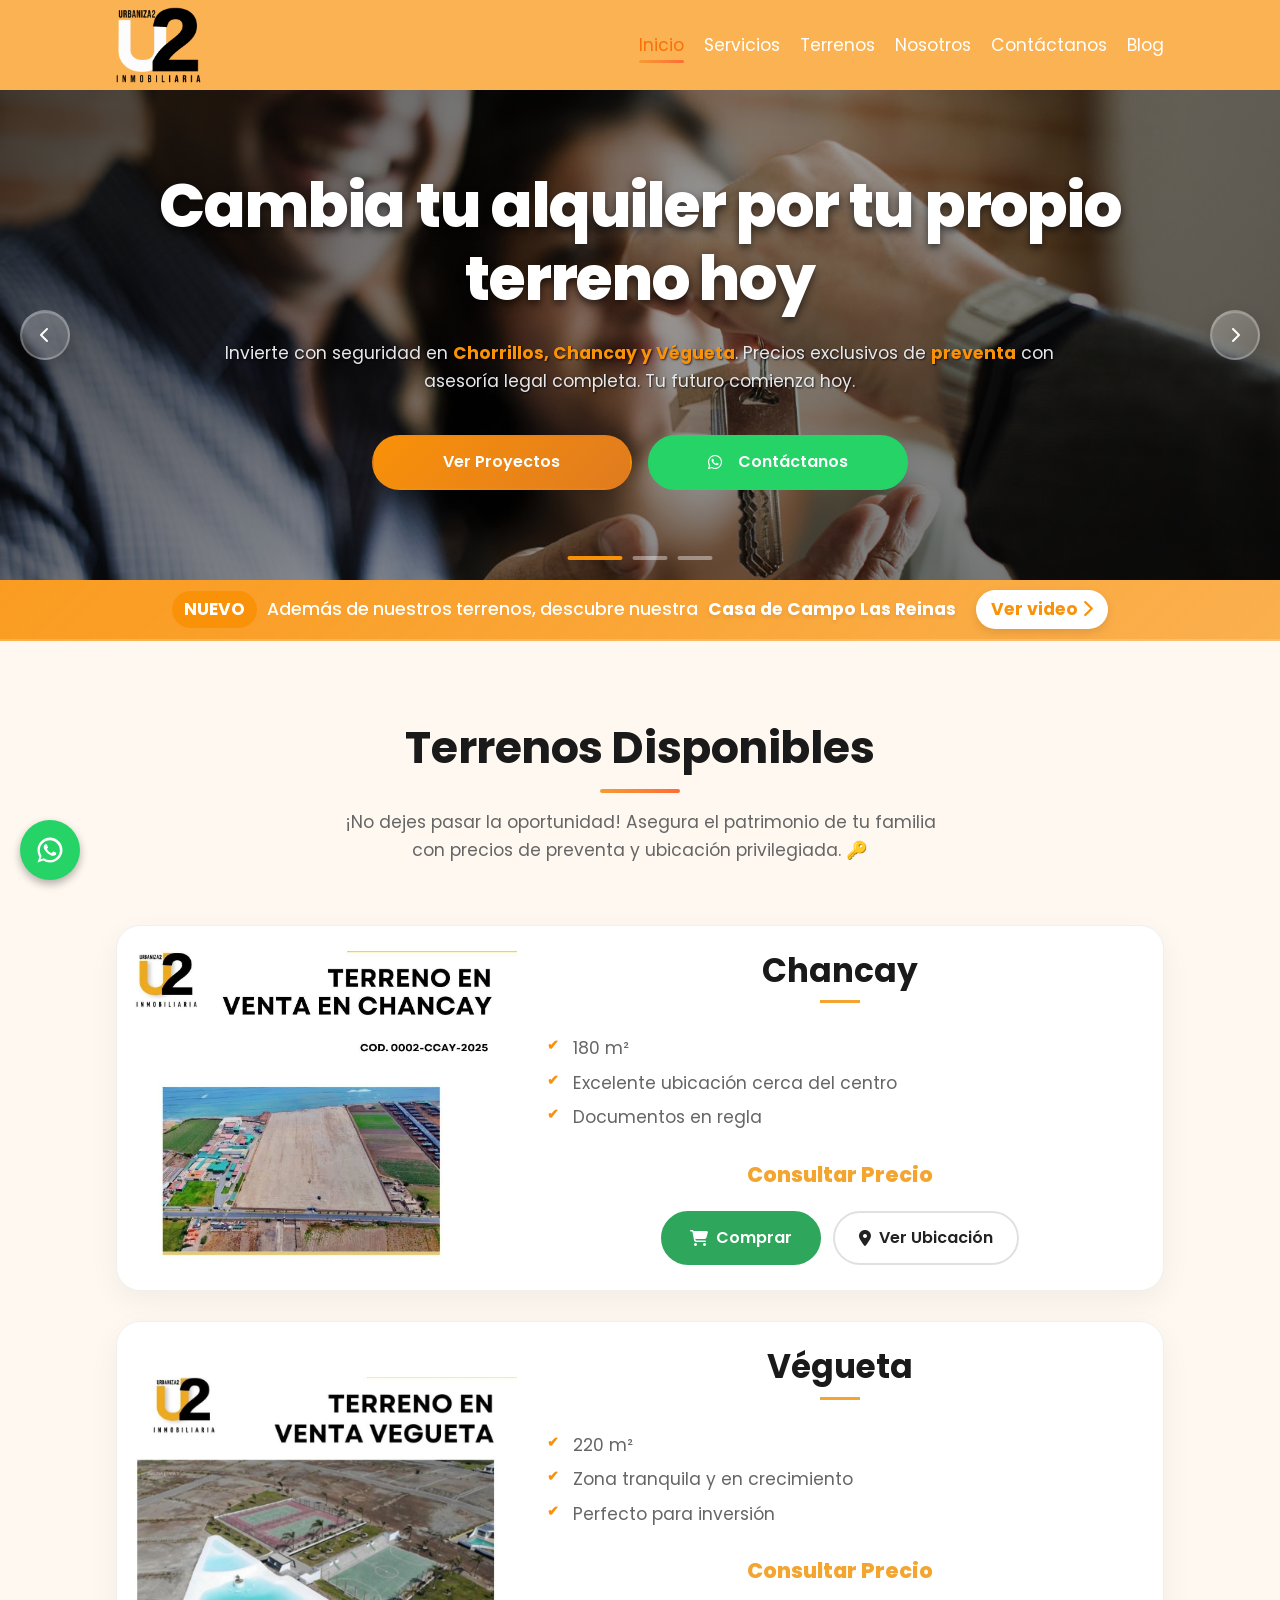
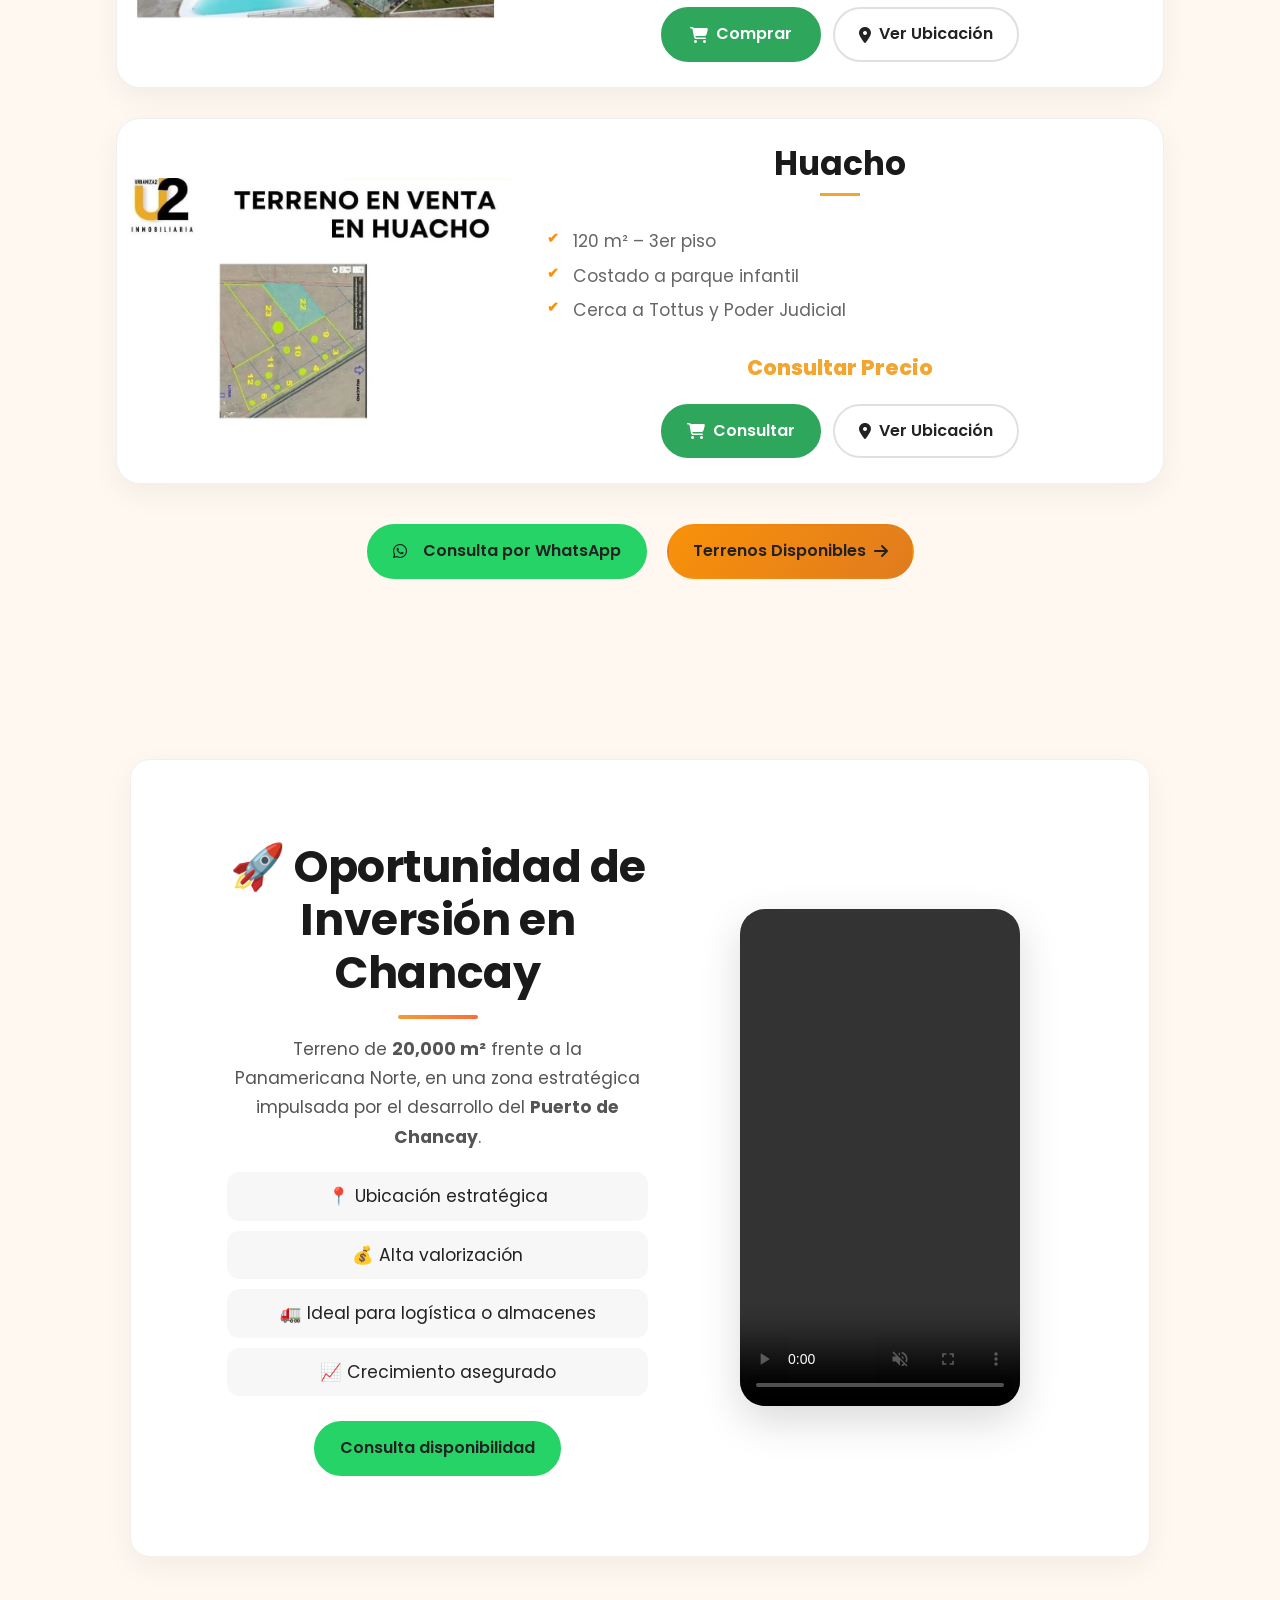
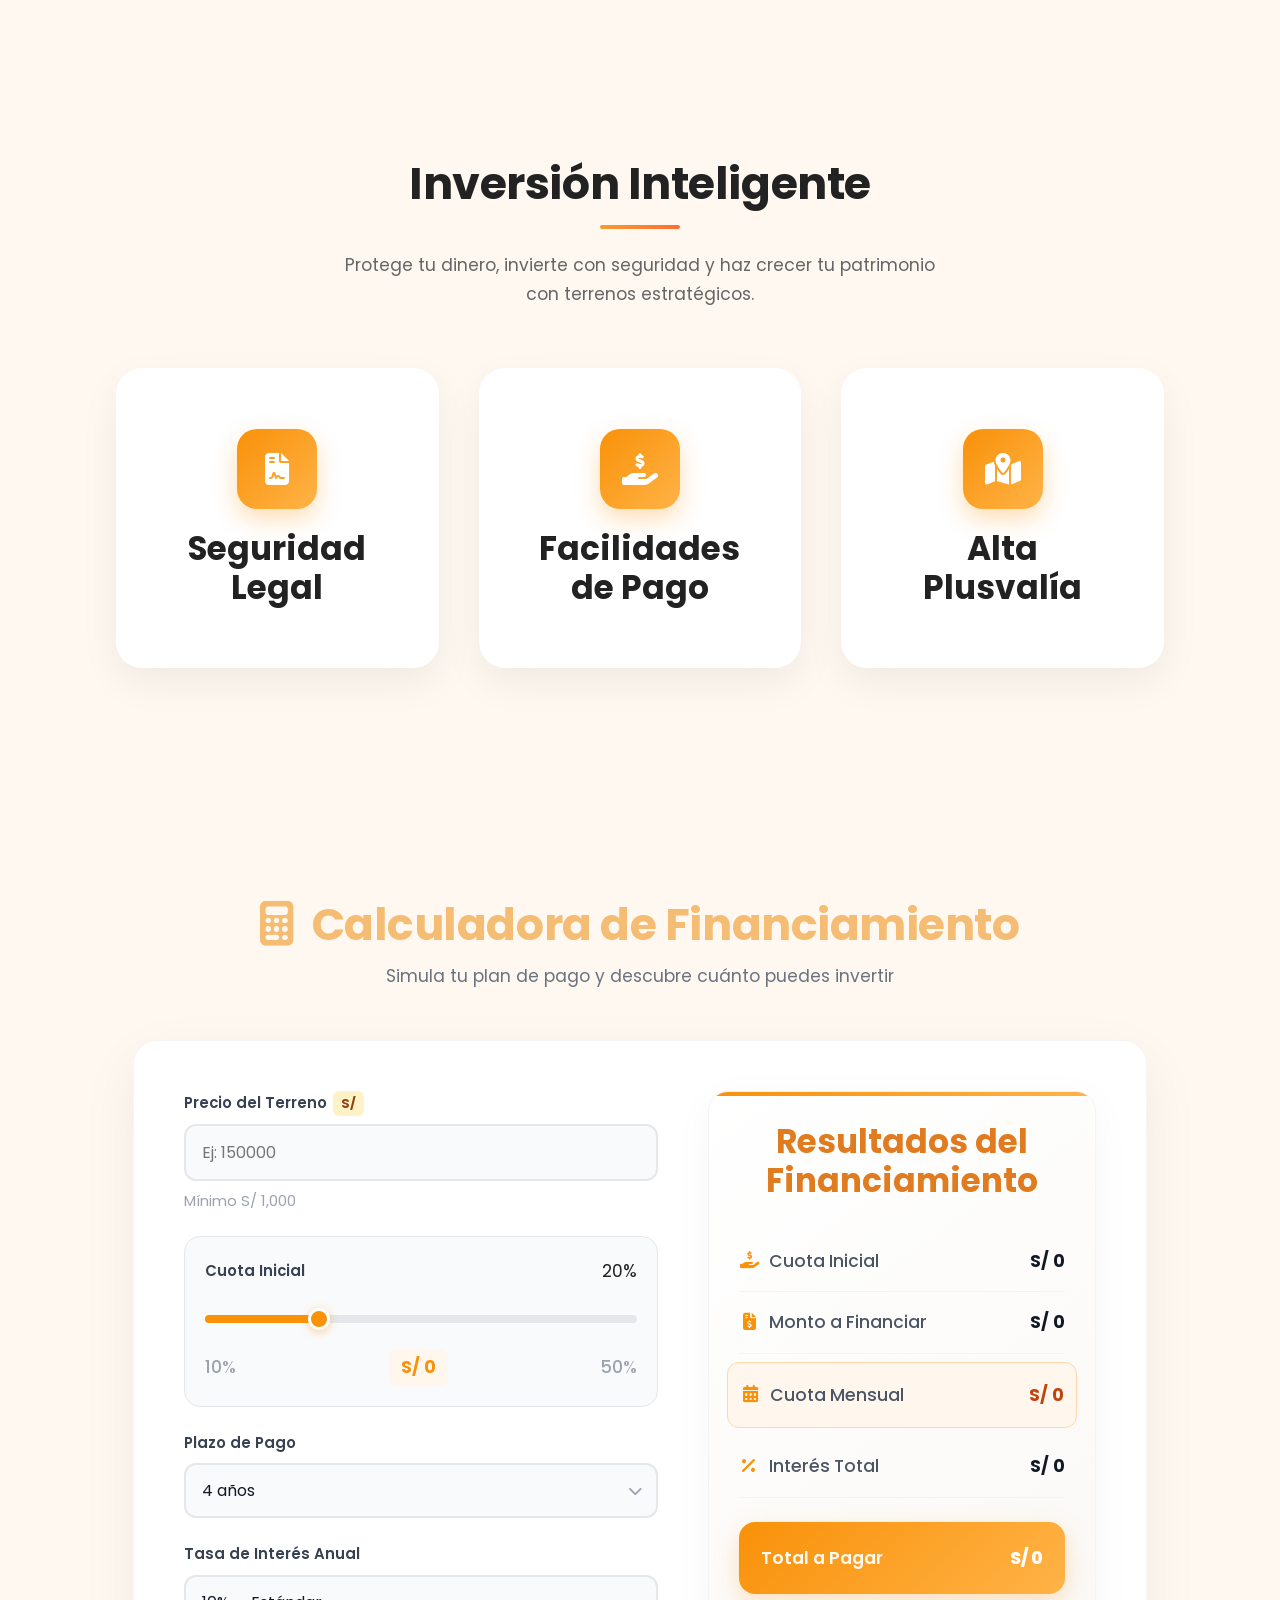
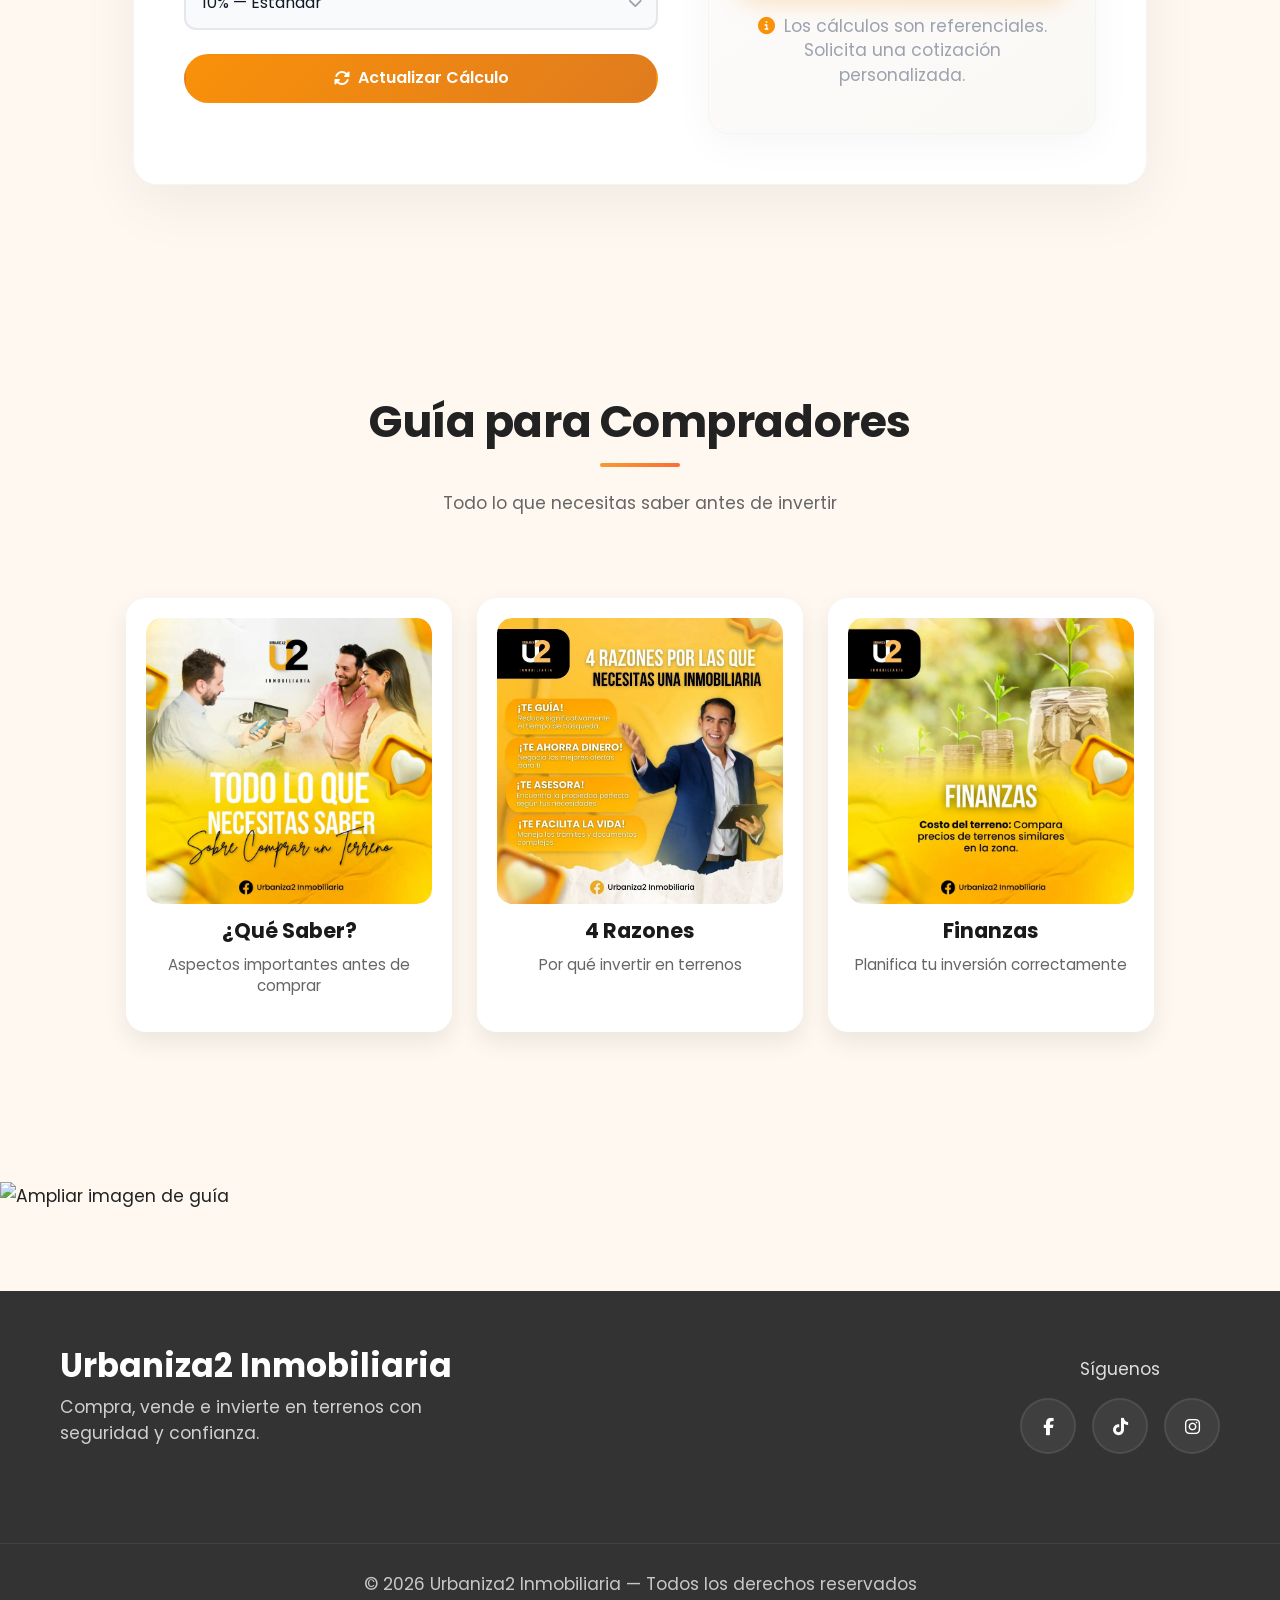
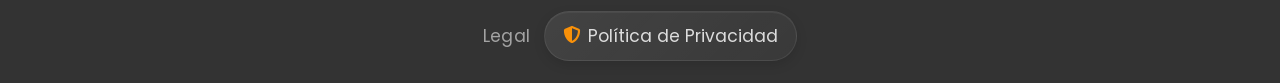
==== commit 5770bd53: "Add files via upload" ====
--- a/index.html
+++ b/index.html
@@ -1,675 +1,552 @@
-<!--index.html-->
-<!doctype html>
-<html lang="es-PE">
-
-<head>
-  <meta charset="UTF-8">
-  <meta name="viewport" content="width=device-width, initial-scale=1">
-
-  <!-- SEO básico -->
-  <title>Urbaniza2 Inmobiliaria - Tu Hogar, Tu Futuro</title>
-  <meta name="description"
-    content="Encuentra el terreno perfecto en Chorrillos, Chancay y Végueta. Precios accesibles, facilidades de pago y asesoría legal garantizada.">
-  <meta name="robots" content="index, follow">
-  <meta name="author" content="Urbaniza2 Inmobiliaria">
-  <meta name="theme-color" content="#f99109">
-  <meta name="format-detection" content="telephone=no">
-
-  <!-- Favicon -->
-  <link rel="icon" href="img/logos/U2.png" type="image/png">
-  <link rel="apple-touch-icon" href="img/logos/U2.png">
-
-  <!-- Vista previa al compartir en redes y WhatsApp -->
-  <meta property="og:title" content="Urbaniza2 Inmobiliaria - Tu Hogar, Tu Futuro">
-  <meta property="og:description" content="Encuentra el terreno perfecto con asesoría legal y facilidades de pago.">
-  <meta property="og:image" content="https://urbaniza2.com/img/logos/logourbaniza2.png">
-  <meta property="og:url" content="https://urbaniza2.com">
-  <meta property="og:type" content="website">
-  <meta property="og:locale" content="es_PE">
-
-  <meta name="geo.region" content="PE-LIM">
-  <meta name="geo.placename" content="Lima">
-  <link rel="canonical" href="https://urbaniza2.com/index.html">
-
-  <!-- Rendimiento -->
-  <link rel="preconnect" href="https://fonts.googleapis.com">
-  <link rel="preconnect" href="https://fonts.gstatic.com" crossorigin>
-  <link rel="preconnect" href="https://cdnjs.cloudflare.com">
-  <link rel="preload" as="image" href="img/banner/slider1.jpg">
-
-  <!-- Fuentes e iconos -->
-  <link href="https://fonts.googleapis.com/css2?family=Poppins:wght@300;400;500;600;700;800&display=swap"
-    rel="stylesheet">
-  <link rel="stylesheet" href="https://cdnjs.cloudflare.com/ajax/libs/font-awesome/6.5.0/css/all.min.css">
-
-  <!-- Estilos -->
-  <link rel="stylesheet" href="css/global/base.css">
-  <link rel="stylesheet" href="css/global/animations.css">
-  <link rel="stylesheet" href="css/global/layout.css">
-  <link rel="stylesheet" href="css/global/tipografia.css">
-  <link rel="stylesheet" href="css/global/button.css">
-  <link rel="stylesheet" href="css/global/components.css">
-  <link rel="stylesheet" href="css/global/decorative.css">
-  <link rel="stylesheet" href="css/pages/index.css">
-</head>
-
-<body id="top" class="page-home">
-
-  <header>
-    <div class="container">
-      <a href="index.html">
-        <img src="img/logos/logourbaniza2.png" alt="Urbaniza2 Inmobiliaria" class="logo" height="85" loading="eager"
-          decoding="async">
-      </a>
-      <nav aria-label="Navegación principal">
-        <ul>
-          <li>
-            <a href="index.html" aria-current="page">Inicio</a>
-          </li>
-          <li><a href="paginas/servicios.html">Servicios</a></li>
-          <li><a href="paginas/terrenos.html">Terrenos</a></li>
-          <li><a href="paginas/nosotros.html">Nosotros</a></li>
-          <li><a href="paginas/contacto.html">Contáctanos</a></li>
-          <li><a href="paginas/blog.html">Blog</a></li>
-        </ul>
-      </nav>
-      <button class="menu-toggle" id="menuToggle" aria-label="Abrir menú" aria-expanded="false">
-        <span class="bar"></span>
-        <span class="bar"></span>
-        <span class="bar"></span>
-      </button>
-    </div>
-  </header>
-
-  <!-- HERO SLIDER -->
-  <section id="inicio" class="hero-slider" aria-label="Presentación principal">
-    <div class="slider-container">
-      <div class="slide active">
-        <img src="img/banner/slider1.jpg" alt="Obten las llaves de tu terreno" loading="eager">
-        <div class="slide-overlay"></div>
-      </div>
-
-      <div class="slide">
-        <img src="img/banner/slider2.jpg" alt="Firma tu contrato con urbaniza2" loading="lazy">
-        <div class="slide-overlay"></div>
-      </div>
-
-      <div class="slide">
-        <img src="img/banner/slider3.jpg" alt="Tu terreno en proceso" loading="lazy">
-        <div class="slide-overlay"></div>
-      </div>
-
-      <div class="hero-content">
-        <div class="container">
-          <div class="hero-text">
-            <h1 class="hero-title reveal">
-              Cambia tu alquiler por tu propio terreno hoy
-            </h1>
-            <p class="hero-description reveal">
-              Invierte con seguridad en
-              <strong>Chorrillos, Chancay y Végueta</strong>. Precios
-              exclusivos de <strong>preventa</strong> con asesoría legal
-              completa. Tu futuro comienza hoy.
-            </p>
-            <div class="btn-group hero-buttons">
-              <a href="paginas/terrenos.html" class="btn btn-primary reveal">Ver Proyectos</a>
-              <a href="https://wa.me/51982664102" class="btn btn-secondary reveal" target="_blank"
-                rel="noopener noreferrer">
-                <i class="fab fa-whatsapp" aria-hidden="true"></i> Contáctanos
-              </a>
-            </div>
-          </div>
-        </div>
-      </div>
-
-      <div class="slider-controls">
-        <button type="button" class="slider-btn prev-btn" id="prevBtn" aria-label="Slide anterior">
-          <i class="fas fa-chevron-left" aria-hidden="true"></i>
-        </button>
-        <button type="button" class="slider-btn next-btn" id="nextBtn" aria-label="Slide siguiente">
-          <i class="fas fa-chevron-right" aria-hidden="true"></i>
-        </button>
-      </div>
-
-      <div class="slider-indicators" role="group" aria-label="Indicadores del slider">
-        <span class="indicator active" data-slide="0" role="button" aria-label="Ir al slide 1" tabindex="0"></span>
-        <span class="indicator" data-slide="1" role="button" aria-label="Ir al slide 2" tabindex="0"></span>
-        <span class="indicator" data-slide="2" role="button" aria-label="Ir al slide 3" tabindex="0"></span>
-      </div>
-    </div>
-
-    <div class="hero-announcement">
-      <div class="container">
-        <a href="paginas/servicios.html#tiktok" class="announcement-link">
-          <p class="announcement-text">
-            <span class="badge">NUEVO</span>
-            Además de nuestros terrenos, descubre nuestra
-            <strong>Casa de Campo Las Reinas</strong>
-            <span class="cta">Ver video
-              <i class="fas fa-chevron-right" aria-hidden="true"></i></span>
-          </p>
-        </a>
-      </div>
-    </div>
-  </section>
-  <!-- FIN HERO SLIDER -->
-
-  <main>
-    <!-- TERRENOS DISPONIBLES - INDEX -->
-    <section id="terrenos-disponibles" aria-labelledby="terrenos-titulo">
-      <div class="container">
-        <h2 id="terrenos-titulo" class="terrdis-titulo">
-          Terrenos Disponibles
-        </h2>
-
-        <p class="section-subtitle">
-          ¡No dejes pasar la oportunidad! Asegura el patrimonio de tu familia
-          con precios de preventa y ubicación privilegiada. 🔑
-        </p>
-
-        <!-- CARD 1 — Chancay -->
-        <article class="terreno-card" data-tipo="Terreno" data-ubicacion="Chancay" data-precio="95000" data-moneda="S/">
-          <div class="terreno-img">
-            <img src="img/terrenos/chancay1.webp" alt="Terreno en Chancay de 180 m²" width="600" height="400"
-              loading="lazy" decoding="async">
-          </div>
-          <div class="terreno-info">
-            <h3>Chancay</h3>
-            <div class="linea-decorativa" aria-hidden="true"></div>
-            <ul class="terreno-detalles">
-              <li>180 m²</li>
-              <li>Excelente ubicación cerca del centro</li>
-              <li>Documentos en regla</li>
-            </ul>
-            <p class="precio">Consultar Precio</p>
-            <div class="card-actions">
-              <button class="btn-comprar" type="button" data-ubicacion="Chancay" data-precio="95000" data-area="180 m²"
-                data-terreno-id="6">
-                <i class="fas fa-shopping-cart" aria-hidden="true"></i>
-                Comprar
-              </button>
-              <a href="#" class="btn-ubicacion" data-destino="-11.5552648,-77.2746358">
-                <i class="fas fa-map-marker-alt" aria-hidden="true"></i> Ver Ubicación
-              </a>
-            </div>
-          </div>
-        </article>
-
-        <!-- CARD 2 — Végueta -->
-        <article class="terreno-card" data-tipo="Terreno" data-ubicacion="Végueta" data-precio="85000" data-moneda="S/">
-          <div class="terreno-img">
-            <img src="img/terrenos/vegueta.webp" alt="Terreno en Végueta de 220 m²" width="600" height="400"
-              loading="lazy" decoding="async">
-          </div>
-
-          <div class="terreno-info">
-            <h3>Végueta</h3>
-
-            <div class="linea-decorativa" aria-hidden="true"></div>
-
-            <ul class="terreno-detalles">
-              <li>220 m²</li>
-              <li>Zona tranquila y en crecimiento</li>
-              <li>Perfecto para inversión</li>
-            </ul>
-
-            <p class="precio">Consultar Precio</p>
-
-            <div class="card-actions">
-              <button class="btn-comprar" type="button" data-ubicacion="Vegueta" data-precio="85000" data-area="220 m²"
-                data-terreno-id="7">
-                <i class="fas fa-shopping-cart" aria-hidden="true"></i>
-                Comprar
-              </button>
-
-              <a href="#" class="btn-ubicacion" data-destino="-10.994598,-77.6302965">
-                <i class="fas fa-map-marker-alt" aria-hidden="true"></i> Ver Ubicación
-              </a>
-            </div>
-          </div>
-        </article>
-
-        <!-- CARD 3 — Huacho -->
-        <article class="terreno-card" data-tipo="Departamento" data-ubicacion="Huacho" data-precio="0" data-moneda="S/">
-          <div class="terreno-img">
-            <img src="img/terrenos/huacho.webp" alt="Departamento en Huacho de 120 m², 3er piso" width="600"
-              height="400" loading="lazy" decoding="async">
-          </div>
-          <div class="terreno-info">
-            <h3>Huacho</h3>
-            <div class="linea-decorativa" aria-hidden="true"></div>
-            <ul class="terreno-detalles">
-              <li>120 m² – 3er piso</li>
-              <li>Costado a parque infantil</li>
-              <li>Cerca a Tottus y Poder Judicial</li>
-            </ul>
-            <p class="precio">Consultar Precio</p>
-            <div class="card-actions">
-              <button class="btn-comprar" type="button" data-ubicacion="Huacho" data-precio="0" data-area="120 m²"
-                data-terreno-id="8">
-                <i class="fas fa-shopping-cart" aria-hidden="true"></i>
-                Consultar
-              </button>
-              <a href="#" class="btn-ubicacion" data-destino="-11.1091326,-77.6029019">
-                <i class="fas fa-map-marker-alt" aria-hidden="true"></i> Ver Ubicación
-              </a>
-            </div>
-          </div>
-        </article>
-
-        <div class="terrenos-footer">
-          <a href="https://wa.me/51982664102?text=Hola,%20quiero%20información." class="btn btn-secondary"
-            target="_blank" rel="noopener noreferrer">
-            <i class="fab fa-whatsapp" aria-hidden="true"></i> Consulta por
-            WhatsApp
-          </a>
-          <a href="paginas/terrenos.html" class="btn-ver-todos">
-            Terrenos Disponibles
-            <i class="fas fa-arrow-right" aria-hidden="true"></i>
-          </a>
-        </div>
-      </div>
-    </section>
-
-    <!-- VIDEO CHANCAY -->
-    <section class="reel-clean reveal" aria-labelledby="reel-titulo">
-      <div class="container reel-grid">
-
-        <div class="reel-content reveal">
-          <h2 class="reel-title" id="reel-titulo">
-            🚀 Oportunidad de Inversión en Chancay
-          </h2>
-
-          <p class="reel-desc">
-            Terreno de <strong>20,000 m²</strong> frente a la Panamericana
-            Norte, en una zona estratégica impulsada por el desarrollo del
-            <strong>Puerto de Chancay</strong>.
-          </p>
-
-          <!-- VIDEO MOBILE -->
-          <div class="reel-video reel-video-mobile reveal">
-            <video controls muted loop playsinline preload="metadata" aria-label="Video del terreno en Chancay">
-              <source src="video/chancay.mp4" type="video/mp4">
-              Tu navegador no soporta video HTML5.
-            </video>
-          </div>
-
-          <ul class="reel-benefits">
-            <li>📍 Ubicación estratégica</li>
-            <li>💰 Alta valorización</li>
-            <li>🚛 Ideal para logística o almacenes</li>
-            <li>📈 Crecimiento asegurado</li>
-          </ul>
-
-          <div class="reel-cta reveal">
-            <a href="https://wa.me/51982664102?text=Hola,%20quiero%20información." class="btn btn-secondary"
-              target="_blank" rel="noopener noreferrer">
-              Consulta disponibilidad
-            </a>
-          </div>
-        </div>
-
-        <!-- VIDEO DESKTOP -->
-        <div class="reel-video reel-video-desktop reveal">
-          <video controls muted loop playsinline preload="metadata" aria-label="Video del terreno en Chancay">
-            <source src="video/chancay.mp4" type="video/mp4">
-            Tu navegador no soporta video HTML5.
-          </video>
-        </div>
-
-      </div>
-    </section>
-
-    <!-- SERVICIOS -->
-    <section id="servicios" class="services-section reveal" aria-labelledby="servicios-titulo">
-      <div class="container">
-        <h2 class="section-title" id="servicios-titulo">
-          Inversión Inteligente
-        </h2>
-        <p class="section-subtitle">
-          Protege tu dinero, invierte con seguridad y haz crecer tu patrimonio
-          con terrenos estratégicos.
-        </p>
-
-        <div class="services-grid">
-          <div class="service-card reveal">
-            <div class="service-card-inner">
-              <div class="service-card-front">
-                <div class="service-icon">
-                  <i class="fas fa-file-contract" aria-hidden="true"></i>
-                </div>
-                <h3>Seguridad Legal</h3>
-              </div>
-              <div class="service-card-back">
-                <p>
-                  Documentos verificados, respaldo notarial y asesoría legal
-                  completa para una compra 100% segura.
-                </p>
-              </div>
-            </div>
-          </div>
-
-          <div class="service-card reveal">
-            <div class="service-card-inner">
-              <div class="service-card-front">
-                <div class="service-icon">
-                  <i class="fas fa-hand-holding-usd" aria-hidden="true"></i>
-                </div>
-                <h3>Facilidades de Pago</h3>
-              </div>
-              <div class="service-card-back">
-                <p>
-                  Planes flexibles y financiamiento directo para que inviertas
-                  sin presión económica.
-                </p>
-              </div>
-            </div>
-          </div>
-
-          <div class="service-card reveal">
-            <div class="service-card-inner">
-              <div class="service-card-front">
-                <div class="service-icon">
-                  <i class="fas fa-map-marked-alt" aria-hidden="true"></i>
-                </div>
-                <h3>Alta Plusvalía</h3>
-              </div>
-              <div class="service-card-back">
-                <p>
-                  Ubicaciones estratégicas con crecimiento urbano constante
-                  que incrementan el valor de tu inversión.
-                </p>
-              </div>
-            </div>
-          </div>
-        </div>
-      </div>
-    </section>
-
-    <!-- CALCULADORA DE FINANCIAMIENTO -->
-    <section id="calculadora" class="calculadora-section" aria-labelledby="calc-title">
-      <div class="container">
-        <h2 id="calc-title" class="reveal">
-          <i class="fas fa-calculator" aria-hidden="true"></i>
-          Calculadora de Financiamiento
-        </h2>
-        <p class="reveal">
-          Simula tu plan de pago y descubre cuánto puedes invertir
-        </p>
-
-        <div class="calculadora-container reveal">
-          <form class="calculadora-inputs" id="form-calculadora" novalidate>
-            <div class="input-group">
-              <label for="precio-terreno">
-                Precio del Terreno
-                <span class="currency-tag">S/</span>
-              </label>
-              <input type="number" id="precio-terreno" placeholder="Ej: 150000" min="1000" max="10000000" step="1000"
-                required aria-describedby="precio-ayuda">
-              <small id="precio-ayuda" class="input-help">Mínimo S/ 1,000</small>
-            </div>
-
-            <div class="input-group slider-group">
-              <div class="slider-header">
-                <label for="cuota-inicial">Cuota Inicial</label>
-                <span class="calc-badge" id="cuota-porcentaje">20%</span>
-              </div>
-              <input type="range" id="cuota-inicial" min="10" max="50" value="20" step="5">
-              <div class="slider-values">
-                <span class="slider-min">10%</span>
-                <output for="cuota-inicial" id="cuota-inicial-valor" class="output-highlight">S/ 0</output>
-                <span class="slider-max">50%</span>
-              </div>
-            </div>
-
-            <div class="input-group">
-              <label for="plazo-pago">Plazo de Pago</label>
-              <div class="select-wrapper">
-                <select id="plazo-pago">
-                  <option value="3">3 años</option>
-                  <option value="4" selected>4 años</option>
-                  <option value="5">5 años</option>
-                  <option value="6">6 años</option>
-                  <option value="7">7 años</option>
-                  <option value="8">8 años</option>
-                  <option value="9">9 años</option>
-                  <option value="10">10 años</option>
-                </select>
-                <i class="fas fa-chevron-down" aria-hidden="true"></i>
-              </div>
-            </div>
-
-            <div class="input-group">
-              <label for="tasa-interes">Tasa de Interés Anual</label>
-              <div class="select-wrapper">
-                <select id="tasa-interes">
-                  <option value="8">8% — Promocional</option>
-                  <option value="10" selected>10% — Estándar</option>
-                  <option value="12">12% — Premium</option>
-                  <option value="15">15% — Especial</option>
-                </select>
-                <i class="fas fa-chevron-down" aria-hidden="true"></i>
-              </div>
-            </div>
-
-            <button type="submit" id="btn-actualizar-calculo" class="btn-actualizar-calculo">
-              <i class="fas fa-sync-alt" aria-hidden="true"></i>
-              Actualizar Cálculo
-            </button>
-          </form>
-
-          <div class="calculadora-resultados" role="region" aria-live="polite"
-            aria-label="Resultados del financiamiento">
-            <h3>Resultados del Financiamiento</h3>
-
-            <div class="resultado-grid">
-              <div class="resultado-item">
-                <span class="resultado-label">
-                  <i class="fas fa-hand-holding-usd" aria-hidden="true"></i>
-                  Cuota Inicial
-                </span>
-                <span id="cuota-inicial-resultado" class="resultado-valor">S/ 0</span>
-              </div>
-              <div class="resultado-item">
-                <span class="resultado-label">
-                  <i class="fas fa-file-invoice-dollar" aria-hidden="true"></i>
-                  Monto a Financiar
-                </span>
-                <span id="monto-financiar" class="resultado-valor">S/ 0</span>
-              </div>
-              <div class="resultado-item destacado">
-                <span class="resultado-label">
-                  <i class="fas fa-calendar-alt" aria-hidden="true"></i>
-                  Cuota Mensual
-                </span>
-                <span id="cuota-mensual" class="resultado-valor">S/ 0</span>
-              </div>
-              <div class="resultado-item">
-                <span class="resultado-label">
-                  <i class="fas fa-percentage" aria-hidden="true"></i>
-                  Interés Total
-                </span>
-                <span id="interes-total" class="resultado-valor">S/ 0</span>
-              </div>
-            </div>
-
-            <div class="resultado-item total">
-              <span class="resultado-label">Total a Pagar</span>
-              <span id="total-pagar" class="resultado-valor">S/ 0</span>
-            </div>
-
-            <p class="resultado-nota">
-              <i class="fas fa-info-circle" aria-hidden="true"></i>
-              Los cálculos son referenciales. Solicita una cotización
-              personalizada.
-            </p>
-          </div>
-        </div>
-      </div>
-    </section>
-
-    <!-- GUÍA PARA COMPRADORES -->
-    <section id="guia" class="info-section reveal" aria-labelledby="guia-titulo">
-      <div class="container">
-        <h2 class="section-title" id="guia-titulo">Guía para Compradores</h2>
-        <p class="section-subtitle">
-          Todo lo que necesitas saber antes de invertir
-        </p>
-
-        <div class="guia-scroll">
-          <div class="guia-card" data-caption="¿Qué Saber? — Aspectos importantes antes de comprar">
-            <div class="guia-img-wrap">
-              <img src="img/guiaparacompradores/saber.webp" alt="¿Qué saber antes de comprar un terreno?"
-                loading="lazy">
-            </div>
-            <h3>¿Qué Saber?</h3>
-            <p>Aspectos importantes antes de comprar</p>
-          </div>
-          <div class="guia-card" data-caption="4 Razones — Por qué invertir en terrenos">
-            <div class="guia-img-wrap">
-              <img src="img/guiaparacompradores/4razones.webp" alt="4 razones para invertir en terrenos" loading="lazy">
-            </div>
-            <h3>4 Razones</h3>
-            <p>Por qué invertir en terrenos</p>
-          </div>
-          <div class="guia-card" data-caption="Finanzas — Planifica tu inversión correctamente">
-            <div class="guia-img-wrap">
-              <img src="img/guiaparacompradores/finanzas.webp" alt="Planificación financiera para inversión en terrenos"
-                loading="lazy">
-            </div>
-            <h3>Finanzas</h3>
-            <p>Planifica tu inversión correctamente</p>
-          </div>
-        </div>
-      </div>
-    </section>
-
-    <!-- MODAL (una sola vez en el body) -->
-    <div class="guia-modal" id="guiaModal" onclick="closeGuiaZoom(event)">
-
-      <img src="" alt="" id="guiaModalImg">
-      <div class="guia-modal-caption" id="guiaModalCaption"></div>
-    </div>
-  </main>
-
-  <!-- MODAL FORMULARIO COMPRA -->
-  <div id="modal-compra" class="modal-compra" role="dialog" aria-modal="true" aria-labelledby="modal-compra-titulo"
-    hidden>
-    <div class="modal-compra-content">
-      <div class="modal-compra-header">
-        <h2 id="modal-compra-titulo">Formulario de Compra</h2>
-        <button type="button" class="close-compra" aria-label="Cerrar formulario">
-          X
-        </button>
-      </div>
-
-      <div class="modal-compra-body">
-        <div class="terreno-seleccionado">
-          <h3>Terreno seleccionado</h3>
-          <div class="terreno-info">
-            <p>
-              <strong>Ubicación:</strong> <span id="info-ubicacion">-</span>
-            </p>
-            <p><strong>Área:</strong> <span id="info-area">-</span></p>
-          </div>
-        </div>
-
-        <form class="form-compra" novalidate>
-          <div class="form-grid">
-            <div class="form-group">
-              <label for="compra-nombre">Nombre</label>
-              <input type="text" id="compra-nombre" name="nombre" required autocomplete="given-name">
-            </div>
-            <div class="form-group">
-              <label for="compra-telefono">Teléfono</label>
-              <input type="tel" id="compra-telefono" name="telefono" required autocomplete="tel">
-            </div>
-            <div class="form-group full-width">
-              <label for="compra-mensaje">Mensaje</label>
-              <textarea id="compra-mensaje" name="mensaje" rows="3"></textarea>
-            </div>
-          </div>
-
-          <div class="form-actions">
-            <button type="button" class="btn-cancelar">Cancelar</button>
-            <button type="submit" class="btn-enviar-compra">Enviar</button>
-          </div>
-        </form>
-      </div>
-    </div>
-  </div>
-
-  <!-- SCROLL TOP -->
-  <a class="scrollToHome" href="#top" aria-label="Volver al inicio de la página">
-    <i class="fa fa-angle-up" aria-hidden="true"></i>
-  </a>
-
-  <!-- FOOTER -->
-  <footer class="footer">
-    <div class="footer-container">
-
-      <div class="footer-brand">
-        <h3>Urbaniza2 Inmobiliaria</h3>
-        <p>
-          Compra, vende e invierte en terrenos con seguridad y confianza.
-        </p>
-      </div>
-
-      <div class="footer-social">
-        <span>Síguenos</span>
-
-        <div class="redes-sociales">
-          <a href="https://www.facebook.com/urbaniza2inmobiliaria?mibextid=ZbWKwL" target="_blank"
-            rel="noopener noreferrer" aria-label="Facebook de Urbaniza2">
-            <i class="fab fa-facebook-f" aria-hidden="true"></i>
-          </a>
-
-          <a href="https://www.tiktok.com/@urbaniza2inmobiliaria" target="_blank" rel="noopener noreferrer"
-            aria-label="TikTok de Urbaniza2">
-            <i class="fab fa-tiktok" aria-hidden="true"></i>
-          </a>
-
-          <a href="https://www.instagram.com/urbaniza2.inm" target="_blank" rel="noopener noreferrer"
-            aria-label="Instagram de Urbaniza2">
-            <i class="fab fa-instagram" aria-hidden="true"></i>
-          </a>
-        </div>
-      </div>
-
-    </div>
-
-    <!-- FOOTER BOTTOM -->
-    <div class="footer-bottom">
-      <p>
-        © 2026 Urbaniza2 Inmobiliaria — Todos los derechos reservados
-      </p>
-
-      <div class="footer-legal-links">
-        <span class="legal-title">Legal</span>
-
-        <a href="paginas/privacidad.html" class="footer-privacy">
-          <i class="fas fa-shield-alt"></i>
-          Política de Privacidad
-        </a>
-      </div>
-    </div>
-
-  </footer>
-
-  <!-- WhatsApp flotante -->
-  <a href="https://wa.me/51982664102" class="whatsapp-float" target="_blank" rel="noopener noreferrer"
-    title="Chatea con nosotros por WhatsApp" aria-label="Abrir WhatsApp">
-    <svg xmlns="http://www.w3.org/2000/svg" width="30" height="30" fill="#fff" viewBox="0 0 24 24" aria-hidden="true">
-      <path
-        d="M12.004 2.002C6.475 2.002 2 6.477 2 12.007c0 1.994.522 3.853 1.516 5.513L2 22l4.605-1.505A9.944 9.944 0 0012.004 22c5.528 0 10.002-4.475 10.002-9.993 0-5.53-4.474-10.005-10.002-10.005zm.007 18.002c-1.612 0-3.185-.437-4.564-1.263l-.328-.195-2.733.893.9-2.66-.212-.34a7.935 7.935 0 01-1.2-4.177c0-4.415 3.59-8.006 8.004-8.006 4.415 0 8.004 3.59 8.004 8.006 0 4.413-3.59 7.992-8.004 7.992zm4.507-5.994c-.246-.123-1.457-.72-1.683-.8-.226-.08-.392-.123-.558.124-.165.246-.64.8-.785.965-.145.165-.29.185-.536.062-.246-.123-1.04-.383-1.98-1.22-.732-.652-1.226-1.46-1.37-1.705-.145-.247-.015-.38.109-.502.112-.111.246-.29.37-.435.124-.144.165-.247.248-.412.083-.165.042-.31-.02-.435-.062-.123-.558-1.35-.764-1.845-.202-.485-.407-.42-.558-.427-.145-.006-.31-.007-.476-.007-.165 0-.435.062-.663.31-.227.248-.866.845-.866 2.06 0 1.215.886 2.39 1.008 2.554.124.165 1.742 2.658 4.225 3.724.59.254 1.05.405 1.408.519.592.188 1.132.162 1.56.098.476-.07 1.457-.595 1.663-1.173.205-.577.205-1.07.145-1.173-.062-.104-.227-.165-.476-.288z" />
-    </svg>
-  </a>
-
-  <script src="js/main.js" defer></script>
-  <script src="js/slider.js" defer></script>
-  <script src="js/terreno.js" defer></script>
-  <script src="js/ubicacion.js" defer></script>
-  <script src="js/formulario.js" defer></script>
-</body>
-
+<!doctype html>
+<html lang="es-PE">
+  <head>
+    <meta charset="UTF-8">
+    <meta name="viewport" content="width=device-width, initial-scale=1">
+
+    <!-- SEO básico -->
+    <title>Urbaniza2 Inmobiliaria - Tu Hogar, Tu Futuro</title>
+    <meta name="description" content="Encuentra el terreno perfecto en Chorrillos, Chancay y Végueta. Precios accesibles, facilidades de pago y asesoría legal garantizada.">
+    <meta name="robots" content="index, follow">
+    <meta name="author" content="Urbaniza2 Inmobiliaria">
+    <meta name="theme-color" content="#f99109">
+    <meta name="format-detection" content="telephone=no">
+
+    <!-- Favicon -->
+    <link rel="icon" href="img/logos/U2.png" type="image/png">
+    <link rel="apple-touch-icon" href="img/logos/U2.png">
+
+    <!-- Vista previa al compartir en redes y WhatsApp -->
+    <meta property="og:title" content="Urbaniza2 Inmobiliaria - Tu Hogar, Tu Futuro">
+    <meta property="og:description" content="Encuentra el terreno perfecto con asesoría legal y facilidades de pago.">
+    <meta property="og:image" content="https://urbaniza2.com/img/logos/logourbaniza2.png">
+    <meta property="og:url" content="https://urbaniza2.com">
+    <meta property="og:type" content="website">
+    <meta property="og:locale" content="es_PE">
+
+    <meta name="geo.region" content="PE-LIM">
+    <meta name="geo.placename" content="Lima">
+    <link rel="canonical" href="https://urbaniza2.com/index.html">
+
+    <!-- Rendimiento -->
+    <link rel="preconnect" href="https://fonts.googleapis.com">
+    <link rel="preconnect" href="https://fonts.gstatic.com" crossorigin>
+    <link rel="preconnect" href="https://cdnjs.cloudflare.com">
+    <link rel="preload" as="image" href="img/banner/slider1.jpg">
+
+    <!-- Fuentes e iconos -->
+    <link href="https://fonts.googleapis.com/css2?family=Poppins:wght@300;400;500;600;700;800&display=swap" rel="stylesheet">
+    <link rel="stylesheet" href="https://cdnjs.cloudflare.com/ajax/libs/font-awesome/6.5.0/css/all.min.css">
+
+    <!-- Estilos -->
+    <link rel="stylesheet" href="css/global/base.css">
+    <link rel="stylesheet" href="css/global/animations.css">
+    <link rel="stylesheet" href="css/global/layout.css">
+    <link rel="stylesheet" href="css/global/tipografia.css">
+    <link rel="stylesheet" href="css/global/button.css">
+    <link rel="stylesheet" href="css/global/components.css">
+    <link rel="stylesheet" href="css/global/decorative.css">
+    <link rel="stylesheet" href="css/pages/index.css">
+  </head>
+
+  <body id="top" class="page-home">
+    <header>
+      <div class="container">
+        <a href="index.html">
+          <img src="img/logos/logourbaniza2.png" alt="Urbaniza2 Inmobiliaria" class="logo" height="85" loading="eager" decoding="async">
+        </a>
+        <nav aria-label="Navegación principal">
+          <ul>
+            <li><a href="index.html" aria-current="page">Inicio</a></li>
+            <li><a href="paginas/servicios.html">Servicios</a></li>
+            <li><a href="paginas/terrenos.html">Terrenos</a></li>
+            <li><a href="paginas/nosotros.html">Nosotros</a></li>
+            <li><a href="paginas/contacto.html">Contáctanos</a></li>
+            <li><a href="paginas/blog.html">Blog</a></li>
+          </ul>
+        </nav>
+        <button class="menu-toggle" id="menuToggle" aria-label="Abrir menú" aria-expanded="false">
+          <span class="bar"></span>
+          <span class="bar"></span>
+          <span class="bar"></span>
+        </button>
+      </div>
+    </header>
+
+    <!-- HERO SLIDER -->
+    <section id="inicio" class="hero-slider" aria-label="Presentación principal">
+      <div class="slider-container">
+        <div class="slide active">
+          <img src="img/banner/slider1.jpg" alt="Obten las llaves de tu terreno" loading="eager">
+          <div class="slide-overlay"></div>
+        </div>
+
+        <div class="slide">
+          <img src="img/banner/slider2.jpg" alt="Firma tu contrato con urbaniza2" loading="lazy">
+          <div class="slide-overlay"></div>
+        </div>
+
+        <div class="slide">
+          <img src="img/banner/slider3.jpg" alt="Tu terreno en proceso" loading="lazy">
+          <div class="slide-overlay"></div>
+        </div>
+
+        <div class="hero-content">
+          <div class="container">
+            <div class="hero-text">
+              <h1 class="hero-title reveal">Cambia tu alquiler por tu propio terreno hoy</h1>
+              <p class="hero-description reveal">
+                Invierte con seguridad en <strong>Chorrillos, Chancay y Végueta</strong>. Precios exclusivos de <strong>preventa</strong> con asesoría legal completa. Tu futuro comienza hoy.
+              </p>
+              <div class="btn-group hero-buttons">
+                <a href="paginas/terrenos.html" class="btn btn-primary reveal">Ver Proyectos</a>
+                <a href="https://wa.me/51982664102" class="btn btn-secondary reveal" target="_blank" rel="noopener noreferrer">
+                  <i class="fab fa-whatsapp" aria-hidden="true"></i> Contáctanos
+                </a>
+              </div>
+            </div>
+          </div>
+        </div>
+
+        <div class="slider-controls">
+          <button type="button" class="slider-btn prev-btn" id="prevBtn" aria-label="Slide anterior">
+            <i class="fas fa-chevron-left" aria-hidden="true"></i>
+          </button>
+          <button type="button" class="slider-btn next-btn" id="nextBtn" aria-label="Slide siguiente">
+            <i class="fas fa-chevron-right" aria-hidden="true"></i>
+          </button>
+        </div>
+
+        <div class="slider-indicators" role="group" aria-label="Indicadores del slider">
+          <span class="indicator active" data-slide="0" role="button" aria-label="Ir al slide 1" tabindex="0"></span>
+          <span class="indicator" data-slide="1" role="button" aria-label="Ir al slide 2" tabindex="0"></span>
+          <span class="indicator" data-slide="2" role="button" aria-label="Ir al slide 3" tabindex="0"></span>
+        </div>
+      </div>
+
+      <div class="hero-announcement">
+        <div class="container">
+          <a href="paginas/servicios.html#tiktok" class="announcement-link">
+            <p class="announcement-text">
+              <span class="badge">NUEVO</span>
+              Además de nuestros terrenos, descubre nuestra <strong>Casa de Campo Las Reinas</strong>
+              <span class="cta">Ver video <i class="fas fa-chevron-right" aria-hidden="true"></i></span>
+            </p>
+          </a>
+        </div>
+      </div>
+    </section>
+    <!-- FIN HERO SLIDER -->
+
+    <main>
+      <!-- TERRENOS DISPONIBLES - INDEX -->
+      <section id="terrenos-disponibles" aria-labelledby="terrenos-titulo">
+        <div class="container">
+          <h2 id="terrenos-titulo" class="terrdis-titulo">Terrenos Disponibles</h2>
+
+          <p class="section-subtitle">
+            ¡No dejes pasar la oportunidad! Asegura el patrimonio de tu familia con precios de preventa y ubicación privilegiada. 🔑
+          </p>
+
+          <!-- CARD 1 — Chancay -->
+          <article class="terreno-card" data-tipo="Terreno" data-ubicacion="Chancay" data-precio="95000" data-moneda="S/">
+            <div class="terreno-img">
+              <img src="img/terrenos/chancay1.webp" alt="Terreno en Chancay de 180 m²" width="600" height="400" loading="lazy" decoding="async">
+            </div>
+            <div class="terreno-info">
+              <h3>Chancay</h3>
+              <div class="linea-decorativa" aria-hidden="true"></div>
+              <ul class="terreno-detalles">
+                <li>180 m²</li>
+                <li>Excelente ubicación cerca del centro</li>
+                <li>Documentos en regla</li>
+              </ul>
+              <p class="precio">Consultar Precio</p>
+              <div class="card-actions">
+                <button class="btn-comprar" type="button" data-ubicacion="Chancay" data-precio="95000" data-area="180 m²" data-terreno-id="6">
+                  <i class="fas fa-shopping-cart" aria-hidden="true"></i> Comprar
+                </button>
+                <a href="javascript:void(0)" class="btn-ubicacion" data-destino="-11.5552648,-77.2746358">
+                  <i class="fas fa-map-marker-alt" aria-hidden="true"></i> Ver Ubicación
+                </a>
+              </div>
+            </div>
+          </article>
+
+          <!-- CARD 2 — Végueta -->
+          <article class="terreno-card" data-tipo="Terreno" data-ubicacion="Végueta" data-precio="85000" data-moneda="S/">
+            <div class="terreno-img">
+              <img src="img/terrenos/vegueta.webp" alt="Terreno en Végueta de 220 m²" width="600" height="400" loading="lazy" decoding="async">
+            </div>
+
+            <div class="terreno-info">
+              <h3>Végueta</h3>
+              <div class="linea-decorativa" aria-hidden="true"></div>
+              <ul class="terreno-detalles">
+                <li>220 m²</li>
+                <li>Zona tranquila y en crecimiento</li>
+                <li>Perfecto para inversión</li>
+              </ul>
+              <p class="precio">Consultar Precio</p>
+              <div class="card-actions">
+                <button class="btn-comprar" type="button" data-ubicacion="Vegueta" data-precio="85000" data-area="220 m²" data-terreno-id="7">
+                  <i class="fas fa-shopping-cart" aria-hidden="true"></i> Comprar
+                </button>
+                <a href="javascript:void(0)" class="btn-ubicacion" data-destino="-10.994598,-77.6302965">
+                  <i class="fas fa-map-marker-alt" aria-hidden="true"></i> Ver Ubicación
+                </a>
+              </div>
+            </div>
+          </article>
+
+          <!-- CARD 3 — Huacho -->
+          <article class="terreno-card" data-tipo="Departamento" data-ubicacion="Huacho" data-precio="0" data-moneda="S/">
+            <div class="terreno-img">
+              <img src="img/terrenos/huacho.webp" alt="Departamento en Huacho de 120 m², 3er piso" width="600" height="400" loading="lazy" decoding="async">
+            </div>
+            <div class="terreno-info">
+              <h3>Huacho</h3>
+              <div class="linea-decorativa" aria-hidden="true"></div>
+              <ul class="terreno-detalles">
+                <li>120 m² – 3er piso</li>
+                <li>Costado a parque infantil</li>
+                <li>Cerca a Tottus y Poder Judicial</li>
+              </ul>
+              <p class="precio">Consultar Precio</p>
+              <div class="card-actions">
+                <button class="btn-comprar" type="button" data-ubicacion="Huacho" data-precio="0" data-area="120 m²" data-terreno-id="8">
+                  <i class="fas fa-shopping-cart" aria-hidden="true"></i> Consultar
+                </button>
+                <a href="javascript:void(0)" class="btn-ubicacion" data-destino="-11.1091326,-77.6029019">
+                  <i class="fas fa-map-marker-alt" aria-hidden="true"></i> Ver Ubicación
+                </a>
+              </div>
+            </div>
+          </article>
+
+          <div class="terrenos-footer">
+            <a href="https://wa.me/51982664102?text=Hola,%20quiero%20información." class="btn btn-secondary" target="_blank" rel="noopener noreferrer">
+              <i class="fab fa-whatsapp" aria-hidden="true"></i> Consulta por WhatsApp
+            </a>
+            <a href="paginas/terrenos.html" class="btn-ver-todos">
+              Terrenos Disponibles <i class="fas fa-arrow-right" aria-hidden="true"></i>
+            </a>
+          </div>
+        </div>
+      </section>
+
+      <!-- VIDEO CHANCAY -->
+      <section class="reel-clean reveal" aria-labelledby="reel-titulo">
+        <div class="container reel-grid">
+          <div class="reel-content reveal">
+            <h2 class="reel-title" id="reel-titulo">🚀 Oportunidad de Inversión en Chancay</h2>
+            <p class="reel-desc">
+              Terreno de <strong>20,000 m²</strong> frente a la Panamericana Norte, en una zona estratégica impulsada por el desarrollo del <strong>Puerto de Chancay</strong>.
+            </p>
+
+            <!-- VIDEO MOBILE -->
+            <div class="reel-video reel-video-mobile reveal">
+              <video controls muted loop playsinline="playsinline" preload="metadata" aria-label="Video del terreno en Chancay">
+                <source src="video/chancay.mp4" type="video/mp4">
+                Tu navegador no soporta videos HTML5.
+              </video>
+            </div>
+
+            <ul class="reel-benefits">
+              <li>📍 Ubicación estratégica</li>
+              <li>💰 Alta valorización</li>
+              <li>🚛 Ideal para logística o almacenes</li>
+              <li>📈 Crecimiento asegurado</li>
+            </ul>
+
+            <div class="reel-cta reveal">
+              <a href="https://wa.me/51982664102?text=Hola,%20quiero%20información." class="btn btn-secondary" target="_blank" rel="noopener noreferrer">
+                Consulta disponibilidad
+              </a>
+            </div>
+          </div>
+
+          <!-- VIDEO DESKTOP -->
+          <div class="reel-video reel-video-desktop reveal">
+            <video controls muted loop preload="metadata" aria-label="Video del terreno en Chancay">
+              <source src="video/chancay.mp4" type="video/mp4">
+              Tu navegador no soporta videos HTML5.
+            </video>
+          </div>
+        </div>
+      </section>
+
+      <!-- SERVICIOS -->
+      <section id="servicios" class="services-section reveal" aria-labelledby="servicios-titulo">
+        <div class="container">
+          <h2 class="section-title" id="servicios-titulo">Inversión Inteligente</h2>
+          <p class="section-subtitle">Protege tu dinero, invierte con seguridad y haz crecer tu patrimonio con terrenos estratégicos.</p>
+
+          <div class="services-grid">
+            <div class="service-card reveal">
+              <div class="service-card-inner">
+                <div class="service-card-front">
+                  <div class="service-icon"><i class="fas fa-file-contract" aria-hidden="true"></i></div>
+                  <h3>Seguridad Legal</h3>
+                </div>
+                <div class="service-card-back">
+                  <p>Documentos verificados, respaldo notarial y asesoría legal completa para una compra 100% segura.</p>
+                </div>
+              </div>
+            </div>
+
+            <div class="service-card reveal">
+              <div class="service-card-inner">
+                <div class="service-card-front">
+                  <div class="service-icon"><i class="fas fa-hand-holding-usd" aria-hidden="true"></i></div>
+                  <h3>Facilidades de Pago</h3>
+                </div>
+                <div class="service-card-back">
+                  <p>Planes flexibles y financiamiento directo para que inviertas sin presión económica.</p>
+                </div>
+              </div>
+            </div>
+
+            <div class="service-card reveal">
+              <div class="service-card-inner">
+                <div class="service-card-front">
+                  <div class="service-icon"><i class="fas fa-map-marked-alt" aria-hidden="true"></i></div>
+                  <h3>Alta Plusvalía</h3>
+                </div>
+                <div class="service-card-back">
+                  <p>Ubicaciones estratégicas con crecimiento urbano constante que incrementan el valor de tu inversión.</p>
+                </div>
+              </div>
+            </div>
+          </div>
+        </div>
+      </section>
+
+      <!-- CALCULADORA DE FINANCIAMIENTO -->
+      <section id="calculadora" class="calculadora-section" aria-labelledby="calc-title">
+        <div class="container">
+          <h2 id="calc-title" class="reveal"><i class="fas fa-calculator" aria-hidden="true"></i> Calculadora de Financiamiento</h2>
+          <p class="reveal">Simula tu plan de pago y descubre cuánto puedes invertir</p>
+
+          <div class="calculadora-container reveal">
+            <form class="calculadora-inputs" id="form-calculadora" novalidate>
+              <div class="input-group">
+                <label for="precio-terreno">Precio del Terreno <span class="currency-tag">S/</span></label>
+                <input type="number" id="precio-terreno" placeholder="Ej: 150000" min="1000" max="10000000" step="1000" required aria-describedby="precio-ayuda">
+                <small id="precio-ayuda" class="input-help">Mínimo S/ 1,000</small>
+              </div>
+
+              <div class="input-group slider-group">
+                <div class="slider-header">
+                  <label for="cuota-inicial">Cuota Inicial</label>
+                  <span class="calc-badge" id="cuota-porcentaje">20%</span>
+                </div>
+                <input type="range" id="cuota-inicial" min="10" max="50" value="20" step="5">
+                <div class="slider-values">
+                  <span class="slider-min">10%</span>
+                  <output for="cuota-inicial" id="cuota-inicial-valor" class="output-highlight">S/ 0</output>
+                  <span class="slider-max">50%</span>
+                </div>
+              </div>
+
+              <div class="input-group">
+                <label for="plazo-pago">Plazo de Pago</label>
+                <div class="select-wrapper">
+                  <select id="plazo-pago">
+                    <option value="3">3 años</option>
+                    <option value="4" selected>4 años</option>
+                    <option value="5">5 años</option>
+                    <option value="6">6 años</option>
+                    <option value="7">7 años</option>
+                    <option value="8">8 años</option>
+                    <option value="9">9 años</option>
+                    <option value="10">10 años</option>
+                  </select>
+                  <i class="fas fa-chevron-down" aria-hidden="true"></i>
+                </div>
+              </div>
+
+              <div class="input-group">
+                <label for="tasa-interes">Tasa de Interés Anual</label>
+                <div class="select-wrapper">
+                  <select id="tasa-interes">
+                    <option value="8">8% — Promocional</option>
+                    <option value="10" selected>10% — Estándar</option>
+                    <option value="12">12% — Premium</option>
+                    <option value="15">15% — Especial</option>
+                  </select>
+                  <i class="fas fa-chevron-down" aria-hidden="true"></i>
+                </div>
+              </div>
+
+              <button type="submit" id="btn-actualizar-calculo" class="btn-actualizar-calculo">
+                <i class="fas fa-sync-alt" aria-hidden="true"></i> Actualizar Cálculo
+              </button>
+            </form>
+
+            <div class="calculadora-resultados" role="region" aria-live="polite" aria-label="Resultados del financiamiento">
+              <h3>Resultados del Financiamiento</h3>
+              <div class="resultado-grid">
+                <div class="resultado-item">
+                  <span class="resultado-label"><i class="fas fa-hand-holding-usd" aria-hidden="true"></i> Cuota Inicial</span>
+                  <span id="cuota-inicial-resultado" class="resultado-valor">S/ 0</span>
+                </div>
+                <div class="resultado-item">
+                  <span class="resultado-label"><i class="fas fa-file-invoice-dollar" aria-hidden="true"></i> Monto a Financiar</span>
+                  <span id="monto-financiar" class="resultado-valor">S/ 0</span>
+                </div>
+                <div class="resultado-item destacado">
+                  <span class="resultado-label"><i class="fas fa-calendar-alt" aria-hidden="true"></i> Cuota Mensual</span>
+                  <span id="cuota-mensual" class="resultado-valor">S/ 0</span>
+                </div>
+                <div class="resultado-item">
+                  <span class="resultado-label"><i class="fas fa-percentage" aria-hidden="true"></i> Interés Total</span>
+                  <span id="interes-total" class="resultado-valor">S/ 0</span>
+                </div>
+              </div>
+              <div class="resultado-item total">
+                <span class="resultado-label">Total a Pagar</span>
+                <span id="total-pagar" class="resultado-valor">S/ 0</span>
+              </div>
+              <p class="resultado-nota"><i class="fas fa-info-circle" aria-hidden="true"></i> Los cálculos son referenciales. Solicita una cotización personalizada.</p>
+            </div>
+          </div>
+        </div>
+      </section>
+
+      <!-- GUÍA PARA COMPRADORES -->
+      <section id="guia" class="info-section reveal" aria-labelledby="guia-titulo">
+        <div class="container">
+          <h2 class="section-title" id="guia-titulo">Guía para Compradores</h2>
+          <p class="section-subtitle">Todo lo que necesitas saber antes de invertir</p>
+
+          <div class="guia-scroll">
+            <div class="guia-card" data-caption="¿Qué Saber? — Aspectos importantes antes de comprar">
+              <div class="guia-img-wrap">
+                <img src="img/guiaparacompradores/saber.webp" alt="¿Qué saber antes de comprar un terreno?" loading="lazy">
+              </div>
+              <h3>¿Qué Saber?</h3>
+              <p>Aspectos importantes antes de comprar</p>
+            </div>
+            <div class="guia-card" data-caption="4 Razones — Por qué invertir en terrenos">
+              <div class="guia-img-wrap">
+                <img src="img/guiaparacompradores/4razones.webp" alt="4 razones para invertir en terrenos" loading="lazy">
+              </div>
+              <h3>4 Razones</h3>
+              <p>Por qué invertir en terrenos</p>
+            </div>
+            <div class="guia-card" data-caption="Finanzas — Planifica tu inversión correctamente">
+              <div class="guia-img-wrap">
+                <img src="img/guiaparacompradores/finanzas.webp" alt="Planificación financiera para inversión en terrenos" loading="lazy">
+              </div>
+              <h3>Finanzas</h3>
+              <p>Planifica tu inversión correctamente</p>
+            </div>
+          </div>
+        </div>
+      </section>
+
+      <!-- MODAL (una sola vez en el body) - Corregido: src no vacío -->
+      <div class="guia-modal" id="guiaModal" onclick="closeGuiaZoom(event)">
+        <img src="#" alt="Ampliar imagen de guía" id="guiaModalImg">
+        <div class="guia-modal-caption" id="guiaModalCaption"></div>
+      </div>
+    </main>
+
+    <!-- MODAL FORMULARIO COMPRA -->
+    <div id="modal-compra" class="modal-compra" role="dialog" aria-modal="true" aria-labelledby="modal-compra-titulo" hidden>
+      <div class="modal-compra-content">
+        <div class="modal-compra-header">
+          <h2 id="modal-compra-titulo">Formulario de Compra</h2>
+          <button type="button" class="close-compra" aria-label="Cerrar formulario">✕</button>
+        </div>
+
+        <div class="modal-compra-body">
+          <div class="terreno-seleccionado">
+            <h3>Terreno seleccionado</h3>
+            <div class="terreno-info">
+              <p><strong>Ubicación:</strong> <span id="info-ubicacion">-</span></p>
+              <p><strong>Área:</strong> <span id="info-area">-</span></p>
+            </div>
+          </div>
+
+          <form class="form-compra" novalidate>
+            <div class="form-grid">
+              <div class="form-group">
+                <label for="compra-nombre">Nombre</label>
+                <input type="text" id="compra-nombre" name="nombre" required autocomplete="given-name">
+              </div>
+              <div class="form-group">
+                <label for="compra-telefono">Teléfono</label>
+                <input type="tel" id="compra-telefono" name="telefono" required autocomplete="tel">
+              </div>
+              <div class="form-group full-width">
+                <label for="compra-mensaje">Mensaje</label>
+                <textarea id="compra-mensaje" name="mensaje" rows="3"></textarea>
+              </div>
+            </div>
+
+            <div class="form-actions">
+              <button type="button" class="btn-cancelar">Cancelar</button>
+              <button type="submit" class="btn-enviar-compra">Enviar</button>
+            </div>
+          </form>
+        </div>
+      </div>
+    </div>
+
+    <!-- SCROLL TOP -->
+    <a class="scrollToHome" href="#top" aria-label="Volver al inicio de la página">
+      <i class="fa fa-angle-up" aria-hidden="true"></i>
+    </a>
+
+    <!-- FOOTER -->
+    <footer class="footer">
+      <div class="footer-container">
+        <div class="footer-brand">
+          <h3>Urbaniza2 Inmobiliaria</h3>
+          <p>Compra, vende e invierte en terrenos con seguridad y confianza.</p>
+        </div>
+
+        <div class="footer-social">
+          <span>Síguenos</span>
+          <div class="redes-sociales">
+            <a href="https://www.facebook.com/urbaniza2inmobiliaria?mibextid=ZbWKwL" target="_blank" rel="noopener noreferrer" aria-label="Facebook de Urbaniza2">
+              <i class="fab fa-facebook-f" aria-hidden="true"></i>
+            </a>
+            <a href="https://www.tiktok.com/@urbaniza2inmobiliaria" target="_blank" rel="noopener noreferrer" aria-label="TikTok de Urbaniza2">
+              <i class="fab fa-tiktok" aria-hidden="true"></i>
+            </a>
+            <a href="https://www.instagram.com/urbaniza2.inm" target="_blank" rel="noopener noreferrer" aria-label="Instagram de Urbaniza2">
+              <i class="fab fa-instagram" aria-hidden="true"></i>
+            </a>
+          </div>
+        </div>
+      </div>
+
+      <!-- FOOTER BOTTOM -->
+      <div class="footer-bottom">
+        <p>© 2026 Urbaniza2 Inmobiliaria — Todos los derechos reservados</p>
+        <div class="footer-legal-links">
+          <span class="legal-title">Legal</span>
+          <a href="paginas/privacidad.html" class="footer-privacy">
+            <i class="fas fa-shield-alt"></i> Política de Privacidad
+          </a>
+        </div>
+      </div>
+    </footer>
+
+    <!-- WhatsApp flotante -->
+    <a href="https://wa.me/51982664102" class="whatsapp-float" target="_blank" rel="noopener noreferrer" title="Chatea con nosotros por WhatsApp" aria-label="Abrir WhatsApp">
+      <svg xmlns="http://www.w3.org/2000/svg" width="30" height="30" fill="#fff" viewBox="0 0 24 24" aria-hidden="true">
+        <path d="M12.004 2.002C6.475 2.002 2 6.477 2 12.007c0 1.994.522 3.853 1.516 5.513L2 22l4.605-1.505A9.944 9.944 0 0012.004 22c5.528 0 10.002-4.475 10.002-9.993 0-5.53-4.474-10.005-10.002-10.005zm.007 18.002c-1.612 0-3.185-.437-4.564-1.263l-.328-.195-2.733.893.9-2.66-.212-.34a7.935 7.935 0 01-1.2-4.177c0-4.415 3.59-8.006 8.004-8.006 4.415 0 8.004 3.59 8.004 8.006 0 4.413-3.59 7.992-8.004 7.992zm4.507-5.994c-.246-.123-1.457-.72-1.683-.8-.226-.08-.392-.123-.558.124-.165.246-.64.8-.785.965-.145.165-.29.185-.536.062-.246-.123-1.04-.383-1.98-1.22-.732-.652-1.226-1.46-1.37-1.705-.145-.247-.015-.38.109-.502.112-.111.246-.29.37-.435.124-.144.165-.247.248-.412.083-.165.042-.31-.02-.435-.062-.123-.558-1.35-.764-1.845-.202-.485-.407-.42-.558-.427-.145-.006-.31-.007-.476-.007-.165 0-.435.062-.663.31-.227.248-.866.845-.866 2.06 0 1.215.886 2.39 1.008 2.554.124.165 1.742 2.658 4.225 3.724.59.254 1.05.405 1.408.519.592.188 1.132.162 1.56.098.476-.07 1.457-.595 1.663-1.173.205-.577.205-1.07.145-1.173-.062-.104-.227-.165-.476-.288z"/>
+      </svg>
+    </a>
+
+    <script src="js/main.js" defer></script>
+    <script src="js/slider.js" defer></script>
+    <script src="js/terreno.js" defer></script>
+    <script src="js/ubicacion.js" defer></script>
+    <script src="js/formulario.js" defer></script>
+  </body>
 </html>
--- a/css/global/base.css
+++ b/css/global/base.css
@@ -1,121 +1,108 @@
-/* =============================================================
-   BASE.CSS — Variables, Reset, Layout, Secciones, Componentes
-   ============================================================= */
-
-
-/* ── 1. VARIABLES GLOBALES ─────────────────────────────────── */
-:root {
-  /* Marca */
-  --primary:              #f99109;
-  --primary-soft:         #fb9f2ee2;
-  --primary-orange-light: #ffb347;
-
-  /* Texto */
-  --text-dark: #2d3436;
-  --text-gray: #636e72;
-
-  /* Fondos */
-  --bg-white:   #ffffff;
-  --section-bg: #eef1f4;
-  --card-bg:    #ffffff;
-
-  /* Bordes */
-  --border-color: #f0f0f0;
-
-  /* Gradientes */
-  --gold:          linear-gradient(135deg, #f49d32, #ffcc80);
-  --gradient-main: linear-gradient(135deg, #f49d32, #ff6b35);
-  --bg-gradient:   linear-gradient(180deg, #f4f6f8 0%, #eef1f4 100%);
-
-  /* Colores de acción */
-  --dark:        #333;
-  --whatsapp:    #25d366;
-  --email-blue:  #3498db;
-  --map-red:     #e74c3c;
-
-  /* Z-index */
-  --z-header: 900;
-  --z-overlay: 950;
-  --z-modal: 1000;
-
-  /* Radios */
-  --radius-lg: 20px;
-  --radius-xl: 26px;
-
-  /* Sombras */
-  --shadow-soft: 0 10px 30px rgba(0, 0, 0, 0.05);
-  --shadow-hover: 0 20px 40px rgba(0, 0, 0, 0.1);
-
-  /* Transiciones */
-  --transition-fast: 0.25s ease;
-  --transition-normal: 0.3s ease;
-}
-
-
-/* ── 2. RESET Y BASE ────────────────────────────────────────── */
-*,
-*::before,
-*::after { box-sizing: border-box; }
-
-html {
-  scroll-behavior: smooth;
-  height: 100%;
-}
-
-body {
-  height: 100%;
-  overflow-x: hidden;
-  font-family: "Poppins", Arial, sans-serif;
-  margin: 0;
-  padding: 0;
-  background: rgba(249, 145, 9, 0.06);
-  color: #222;
-  /* CAMBIO: padding-top fluido — antes fijo 90px */
-  padding-top: clamp(70px, 9vw, 90px);
-}
-
-img {
-  max-width: 100%;
-  height: auto;
-  display: block;
-}
-
-.container {
-  width: min(85%, 1100px);
-  margin: 0 auto;
-  padding: 0 clamp(12px, 2.5vw, 20px);
-}
-
-
-/* ── 3. SECCIONES ───────────────────────────────────────────── */
-section{
-  /* CAMBIO: margin-bottom fluido — antes 30px, 50px en móvil */
-  margin-bottom: clamp(30px, 5vw, 50px);
-}
-
-.section-title{
-  align-items: center;
-}
-
-.section-subtitle {
-  text-align: center;
-  max-width: 600px;
-  margin: 15px auto;
-  /* CAMBIO: margin-bottom fluido — antes 60px desktop / 35px móvil */
-  margin-bottom: clamp(35px, 6vw, 60px);
-  color: #666;
-}
-
-/* MANTENER: estas media queries solo ajustaban margin-bottom,
-   ya absorbidas por clamp() — se eliminan */
-/* ──── ELIMINADAS ────
-@media (max-width: 768px) {
-  section           { margin-bottom: 50px; }
-  .section-title    { margin-bottom: 15px; }
-  .section-subtitle { margin-bottom: 35px; }
-}
-──────────────────── */
-
-/* ── 9. UTILIDADES JS ───────────────────────────────────────── */
-.body-no-scroll          { overflow: hidden; }
+/* =============================================================
+   BASE.CSS — Variables, Reset, Layout, Secciones, Componentes
+   ============================================================= */
+
+
+/* ── 1. VARIABLES GLOBALES ─────────────────────────────────── */
+:root {
+  /* Marca */
+  --primary:              #f99109;
+  --primary-soft:         #fb9f2ee2;
+  --primary-orange-light: #ffb347;
+
+  /* Texto */
+  --text-dark: #2d3436;
+  --text-gray: #636e72;
+
+  /* Fondos */
+  --bg-white:   #ffffff;
+  --section-bg: #eef1f4;
+  --card-bg:    #ffffff;
+
+  /* Bordes */
+  --border-color: #f0f0f0;
+
+  /* Gradientes */
+  --gold:          linear-gradient(135deg, #f49d32, #ffcc80);
+  --gradient-main: linear-gradient(135deg, #f49d32, #ff6b35);
+  --bg-gradient:   linear-gradient(180deg, #f4f6f8 0%, #eef1f4 100%);
+
+  /* Colores de acción */
+  --dark:        #333;
+  --whatsapp:    #25d366;
+  --email-blue:  #3498db;
+  --map-red:     #e74c3c;
+
+  /* Z-index */
+  --z-header: 900;
+  --z-overlay: 950;
+  --z-modal: 1000;
+
+  /* Radios */
+  --radius-lg: 20px;
+  --radius-xl: 26px;
+
+  /* Sombras */
+  --shadow-soft: 0 10px 30px rgba(0, 0, 0, 0.05);
+  --shadow-hover: 0 20px 40px rgba(0, 0, 0, 0.1);
+
+  /* Transiciones */
+  --transition-fast: 0.25s ease;
+  --transition-normal: 0.3s ease;
+}
+
+
+/* ── 2. RESET Y BASE ────────────────────────────────────────── */
+*,
+*::before,
+*::after { box-sizing: border-box; }
+
+html {
+  scroll-behavior: smooth;
+  height: 100%;
+}
+
+body {
+  height: 100%;
+  overflow-x: hidden;
+  font-family: "Poppins", Arial, sans-serif;
+  margin: 0;
+  padding: 0;
+  background: rgba(249, 145, 9, 0.06);
+  color: #222;
+  /* CAMBIO: padding-top fluido — antes fijo 90px */
+  padding-top: clamp(70px, 9vw, 90px);
+}
+
+img {
+  max-width: 100%;
+  height: auto;
+  display: block;
+}
+
+.container {
+  width: min(85%, 1100px);
+  margin: 0 auto;
+  padding: 0 clamp(12px, 2.5vw, 20px);
+}
+
+
+/* ── 3. SECCIONES ───────────────────────────────────────────── */
+section{
+  margin-bottom: clamp(30px, 5vw, 50px);
+}
+
+.section-title{
+  align-items: center;
+}
+
+.section-subtitle {
+  text-align: center;
+  max-width: 600px;
+  margin: 15px auto;
+  margin-bottom: clamp(35px, 6vw, 60px);
+  color: #666;
+}
+/* ── 9. UTILIDADES JS ───────────────────────────────────────── */
+.body-no-scroll          { overflow: hidden; }
 .body-scroll             { overflow: auto; }
--- a/css/global/layout.css
+++ b/css/global/layout.css
@@ -161,16 +161,13 @@
   }
 
   nav.show ul li a {
-    display: block;
-    /* CAMBIO: padding fluido */
-    padding: clamp(10px, 1.4vw, 14px) clamp(28px, 4vw, 40px);
-    font-size: 1.2rem;
-    font-weight: 600;
-    color: #fff;
-    border-radius: 12px;
-    background: rgba(255, 255, 255, 0.06);
-    transition: all 0.25s ease;
-  }
+  display: block;
+  padding: clamp(10px, 1.4vw, 14px) clamp(28px, 4vw, 40px);
+  color: #fff;
+  border-radius: 12px;
+  background: rgba(255, 255, 255, 0.06);
+  transition: all 0.25s ease;
+}
 
   nav.show ul li a:hover {
     background: rgba(249, 145, 9, 0.85);
--- a/css/global/tipografia.css
+++ b/css/global/tipografia.css
@@ -1,160 +1,129 @@
-/* tipografia.css */
-
-/* ── 1. VARIABLES (ESCRITORIO GRANDE) ────────────────────────── */
-:root {
-  /* ───── TITULOS ───── */
-  --title-h1: clamp(2.2rem, 1.8rem + 1.8vw, 4rem);
-  --title-h2: clamp(1.9rem, 1.6rem + 1vw, 3rem);
-  --title-h3: clamp(1.5rem, 1.35rem + 0.7vw, 2.2rem);
-  --title-h4: clamp(1.25rem, 1.15rem + 0.4vw, 1.8rem);
-  --title-h5: clamp(1.1rem, 1rem + 0.25vw, 1.4rem);
-  --title-h6: clamp(1rem, 0.95rem + 0.15vw, 1.2rem);
-
-  /* ───── TEXTOS ───── */
-  --text-base: clamp(1rem, 0.96rem + 0.18vw, 1.1rem);
-  --text-small: clamp(0.92rem, 0.88rem + 0.12vw, 1rem);
-  --text-button: clamp(0.95rem, 0.9rem + 0.12vw, 1.05rem);
-
-  /* ───── STATS ───── */
-  --text-stat-number: clamp(2rem, 1.7rem + 1vw, 3rem);
-  --text-stat-label: clamp(0.95rem, 0.9rem + 0.15vw, 1rem);
-
-  /* ───── LINE HEIGHT ───── */
-  --lh-title: 1.15;
-  --lh-text: 1.6;
-}
-
-/* ── 2. BASE ────────────────────────────────────────────────── */
-/* (vacío en el original, se mantiene) */
-
-/* ── 3. TÍTULOS ─────────────────────────────────────────────── */
-h1 {
-  font-size: var(--title-h1);
-  font-weight: 900;
-  line-height: var(--lh-title);
-}
-
-h2 {
-  font-size: var(--title-h2);
-  font-weight: 800;
-  line-height: var(--lh-title);
-  text-align: center;
-}
-
-h3 {
-  font-size: var(--title-h3);
-  font-weight: 700;
-  line-height: var(--lh-title);
-}
-
-h4 {
-  font-size: var(--title-h4);
-  font-weight: 600;
-  line-height: var(--lh-title);
-}
-
-h5 {
-  font-size: var(--title-h5);
-  font-weight: 600;
-  line-height: var(--lh-title);
-}
-
-h6 {
-  font-size: var(--title-h6);
-  font-weight: 500;
-  line-height: var(--lh-title);
-}
-
-h1,
-h2,
-h3,
-h4,
-h5,
-h6 {
-  margin-top: 0;
-  margin-bottom: 0;
-}
-
-/* ── 4. TEXTOS GENERALES ────────────────────────────────────── */
-p,
-li,
-span,
-ul {
-  font-size: var(--text-base);
-  line-height: var(--lh-text);
-}
-
-a {
-  line-height: var(--lh-text);
-}
-
-small {
-  font-size: var(--text-small);
-}
-
-/* ── 5. BOTONES ─────────────────────────────────────────────── */
-button,
-.btn,
-a.btn,
-.hero-btn,
-.tiktok-btn,
-.btn-ver-todos,
-.btn-comprar,
-.btn-ubicacion,
-.btn-ver-mas,
-.btn-buscar,
-.boton-correo,
-.btn-read,
-.btn-secondary {
-  font-size: var(--text-button);
-  font-weight: 600;
-  font-family: inherit;
-}
-
-/* ── 6. FORMULARIOS ─────────────────────────────────────────── */
-input,
-select,
-textarea {
-  font-size: var(--text-base);
-}
-
-label {
-  font-size: var(--text-base);
-  font-weight: 400;
-}
-
-/* ── 7. FAQ ─────────────────────────────────────────────────── */
-.faq-question {
-  font-size: var(--text-base);
-  font-weight: 700;
-}
-
-/* ── 8. FORZAR TIPOGRAFÍA GLOBAL (PRUEBA) ───────────────────── */
-h1:not([class]) {
-  font-size: var(--title-h1);
-}
-
-h2:not([class]) {
-  font-size: var(--title-h2);
-}
-
-h3:not([class]) {
-  font-size: var(--title-h3);
-}
-
-h4:not([class]) {
-  font-size: var(--title-h4);
-}
-
-h5:not([class]) {
-  font-size: var(--title-h5);
-}
-
-h6:not([class]) {
-  font-size: var(--title-h6);
-}
-
-p:not([class]) {
-  font-size: var(--text-base);
-}
-
+/* tipografia.css */
+
+/* ── 1. VARIABLES (ESCALA FLUIDA CORREGIDA) ──────────────────── */
+:root {
+  /* ───── TÍTULOS ───── */
+  --title-h1: clamp(2.4rem, 1.8rem + 2.5vw, 4.2rem);
+  --title-h2: clamp(1.85rem, 1.5rem + 1.6vw, 3.0rem);
+  --title-h3: clamp(1.45rem, 1.25rem + 1vw, 2.1rem);
+  --title-h4: clamp(1.25rem, 1.15rem + 0.5vw, 1.6rem);
+  --title-h5: clamp(1.1rem, 1.05rem + 0.25vw, 1.3rem);
+  --title-h6: clamp(1rem, 0.95rem + 0.15vw, 1.15rem);
+
+  /* ───── TEXTOS ───── */
+  --text-base: clamp(1rem, 0.96rem + 0.15vw, 1.08rem);
+  --text-small: clamp(0.88rem, 0.85rem + 0.1vw, 0.95rem);
+  --text-button: clamp(0.95rem, 0.92rem + 0.1vw, 1.05rem);
+
+  /* ───── STATS ───── */
+  --text-stat-number: clamp(2.2rem, 1.8rem + 1.8vw, 3.6rem);
+  --text-stat-label: clamp(0.9rem, 0.85rem + 0.15vw, 1rem);
+
+  /* ───── LINE HEIGHT ───── */
+  --lh-title: 1.2;
+  --lh-text: 1.65;
+}
+
+/* ── 2. BASE TIPOGRÁFICA ────────────────────────────────────── */
+body {
+  font-size: var(--text-base);
+  line-height: var(--lh-text);
+  -webkit-font-smoothing: antialiased;
+  -moz-osx-font-smoothing: grayscale;
+}
+
+/* ── 3. TÍTULOS SEMÁNTICOS ──────────────────────────────────── */
+h1 {
+  font-size: var(--title-h1);
+  font-weight: 800;
+  line-height: var(--lh-title);
+  letter-spacing: -0.02em;
+}
+
+h2 {
+  font-size: var(--title-h2);
+  font-weight: 700;
+  line-height: var(--lh-title);
+  letter-spacing: -0.01em;
+  text-align: center; /* Regresa el centrado aquí de forma correcta */
+}
+
+h3 {
+  font-size: var(--title-h3);
+  font-weight: 700;
+  line-height: var(--lh-title);
+}
+
+h4 {
+  font-size: var(--title-h4);
+  font-weight: 600;
+  line-height: var(--lh-title);
+}
+
+h5 { font-size: var(--title-h5); font-weight: 600; line-height: var(--lh-title); }
+h6 { font-size: var(--title-h6); font-weight: 500; line-height: var(--lh-title); }
+
+h1, h2, h3, h4, h5, h6 {
+  margin-top: 0;
+  margin-bottom: 0.5em;
+}
+
+/* ── 4. TEXTOS GENERALES ────────────────────────────────────── */
+p {
+  font-size: var(--text-base);
+  margin-top: 0;
+  margin-bottom: 1rem;
+}
+
+li, span, ul {
+  line-height: var(--lh-text);
+}
+
+small {
+  font-size: var(--text-small);
+  line-height: 1.4;
+}
+
+a {
+  line-height: inherit;
+  color: inherit;
+  text-decoration: none;
+}
+
+/* ── 5. BOTONES ─────────────────────────────────────────────── */
+button,
+.btn,
+a.btn,
+.hero-btn,
+.tiktok-btn,
+.btn-ver-todos,
+.btn-comprar,
+.btn-ubicacion,
+.btn-ver-mas,
+.btn-buscar,
+.boton-correo,
+.btn-read,
+.btn-secondary {
+  font-size: var(--text-button);
+  font-weight: 600;
+  font-family: inherit;
+}
+
+/* ── 6. FORMULARIOS ─────────────────────────────────────────── */
+input,
+select,
+textarea {
+  font-size: clamp(1px, 16px, 1rem); /* Previene el zoom automático en móviles */
+  font-family: inherit;
+}
+
+label {
+  font-size: var(--text-small);
+  font-weight: 500;
+}
+
+/* ── 7. FAQ & DETALLES ──────────────────────────────────────── */
+.faq-question {
+  font-size: var(--text-base);
+  font-weight: 600;
+}
--- a/css/global/button.css
+++ b/css/global/button.css
@@ -14,20 +14,18 @@
   :root {
     /* CAMBIO: padding fluidos — antes fijos, con media queries para móvil */
     --btn-padding-standard: clamp(8px, 1.2vw, 12px) clamp(16px, 2.5vw, 24px);
-    --btn-padding-large:    clamp(10px, 1.4vw, 14px) clamp(20px, 3.2vw, 32px);
-    --btn-padding-small:    clamp(4px, 0.6vw, 6px)   clamp(10px, 1.6vw, 16px);
-    --btn-border-radius:    999px;
-    --btn-transition:       all 0.3s cubic-bezier(0.4, 0, 0.2, 1);
-    /* CAMBIO: min-width y min-height fluidos */
-    --btn-min-width:        clamp(110px, 14vw, 160px);
-    --btn-min-height:       clamp(40px, 5vw, 48px);
-    --btn-line-height:      1.3;
-    --btn-gap:              8px;
+    --btn-padding-large: clamp(10px, 1.4vw, 14px) clamp(20px, 3.2vw, 32px);
+    --btn-padding-small: clamp(4px, 0.6vw, 6px) clamp(10px, 1.6vw, 16px);
+    --btn-border-radius: 999px;
+    --btn-transition: all 0.3s cubic-bezier(0.4, 0, 0.2, 1);
+    --btn-min-width: clamp(110px, 14vw, 160px);
+    --btn-min-height: clamp(40px, 5vw, 48px);
+    --btn-line-height: 1.3;
+    --btn-gap: 8px;
   }
 
   /* ── Base — todos los botones de texto ──────────────────── */
-  :is(
-    .btn,
+  :is(.btn,
     .btn-primary,
     .btn-secondary,
     .btn-comprar,
@@ -41,50 +39,48 @@
     .btn-contact-primary,
     .btn-contact-secondary,
     .btn-read,
-    .boton-correo
-  ) {
-    display:         inline-flex;
-    align-items:     center;
+    .boton-correo) {
+    display: inline-flex;
+    align-items: center;
     justify-content: center;
-    box-sizing:      border-box;
+    box-sizing: border-box;
     text-decoration: none;
-    cursor:          pointer;
-    gap:             var(--btn-gap);
-    height:          auto;
-    min-height:      var(--btn-min-height);
-    min-width:       var(--btn-min-width);
-    padding:         var(--btn-padding-standard);
-    border-radius:   var(--btn-border-radius);
-    line-height:     var(--btn-line-height);
-    border:          2px solid transparent;
-    transition:      var(--btn-transition);
-    text-align:      center;
-    white-space:     normal;
-    word-break:      break-word;
+    cursor: pointer;
+    gap: var(--btn-gap);
+    height: auto;
+    min-height: var(--btn-min-height);
+    min-width: var(--btn-min-width);
+    padding: var(--btn-padding-standard);
+    border-radius: var(--btn-border-radius);
+    line-height: var(--btn-line-height);
+    border: 2px solid transparent;
+    transition: var(--btn-transition);
+    text-align: center;
+    white-space: normal;
+    word-break: break-word;
   }
 
   /* ── Base — botones solo icono ──────────────────────────── */
   :is(.btn-favorito, .btn-comparar-item, .btn-favorito-modal) {
-    display:       inline-flex;
-    align-items:   center;
+    display: inline-flex;
+    align-items: center;
     justify-content: center;
-    cursor:        pointer;
-    /* CAMBIO: tamaño fluido — antes fijo 44px, 40px en 768, 36px en 480 */
-    min-width:     clamp(36px, 4.5vw, 44px);
-    width:         clamp(36px, 4.5vw, 44px);
-    height:        clamp(36px, 4.5vw, 44px);
-    min-height:    unset;
-    padding:       0;
+    cursor: pointer;
+    min-width: clamp(36px, 4.5vw, 44px);
+    width: clamp(36px, 4.5vw, 44px);
+    height: clamp(36px, 4.5vw, 44px);
+    min-height: unset;
+    padding: 0;
     border-radius: 10px;
-    font-weight:   700;
-    border:        2px solid transparent;
-    transition:    var(--btn-transition);
-    white-space:   nowrap;
+    font-weight: 700;
+    border: 2px solid transparent;
+    transition: var(--btn-transition);
+    white-space: nowrap;
   }
 
   /* ── Focus ──────────────────────────────────────────────── */
   [class^="btn-"]:focus-visible {
-    outline:    none;
+    outline: none;
     box-shadow: 0 0 0 3px rgba(249, 145, 9, 0.45);
   }
 
@@ -98,105 +94,113 @@
   .btn-ver-todos,
   .btn-actualizar-calculo {
     background: linear-gradient(135deg, #f99109, #e07b1f);
-    color:      #fff;
-  }
+    color: #fff;
+  }
+
   :is(.btn-primary, .btn-ver-todos, .btn-actualizar-calculo):hover {
-    transform:  translateY(-3px);
+    transform: translateY(-3px);
     box-shadow: 0 8px 25px rgba(249, 145, 9, 0.4);
-    filter:     brightness(1.08);
+    filter: brightness(1.08);
   }
 
   /* Naranja claro */
   .btn-ver-mas {
-    background:   #f3a530;
-    color:        #fff;
+    background: #f3a530;
+    color: #fff;
     border-color: #f3a530;
   }
+
   .btn-ver-mas:hover {
-    background:  #e0941a;
-    transform:   translateY(-3px);
-    box-shadow:  0 8px 25px rgba(243, 165, 48, 0.4);
+    background: #e0941a;
+    transform: translateY(-3px);
+    box-shadow: 0 8px 25px rgba(243, 165, 48, 0.4);
   }
 
   /* Verde WhatsApp */
   .btn-secondary,
   .btn-wsp,
   .btn-enviar-compra {
-    background:   #25d366;
-    color:        #fff;
+    background: #25d366;
+    color: #fff;
     border-color: #25d366;
   }
+
   :is(.btn-secondary, .btn-wsp, .btn-enviar-compra):hover {
-    background:  #20b954;
-    transform:   translateY(-3px);
-    box-shadow:  0 8px 25px rgba(37, 211, 102, 0.4);
-    filter:      brightness(1.08);
+    background: #20b954;
+    transform: translateY(-3px);
+    box-shadow: 0 8px 25px rgba(37, 211, 102, 0.4);
+    filter: brightness(1.08);
   }
 
   /* Verde compra */
   .btn-comprar {
-    background:   #2ea65c;
-    color:        #fff;
+    background: #2ea65c;
+    color: #fff;
     border-color: #2ea65c;
   }
+
   .btn-comprar:hover {
-    background:  #279653;
-    transform:   translateY(-3px);
-    box-shadow:  0 8px 25px rgba(46, 166, 92, 0.4);
-    filter:      brightness(1.08);
+    background: #279653;
+    transform: translateY(-3px);
+    box-shadow: 0 8px 25px rgba(46, 166, 92, 0.4);
+    filter: brightness(1.08);
   }
 
   /* Blanco / outline */
   .btn-ubicacion {
-    background:   #fff;
-    color:        #333;
+    background: #fff;
+    color: #333;
     border-color: #e0e0e0;
   }
+
   .btn-ubicacion:hover {
-    background:   #f49d32;
-    color:        #fff;
+    background: #f49d32;
+    color: #fff;
     border-color: #f49d32;
-    transform:    translateY(-3px);
-    box-shadow:   0 8px 25px rgba(244, 157, 50, 0.3);
+    transform: translateY(-3px);
+    box-shadow: 0 8px 25px rgba(244, 157, 50, 0.3);
   }
 
   /* Gris / cancelar */
   .btn-cancelar {
-    background:   #f5f5f5;
-    color:        #666;
+    background: #f5f5f5;
+    color: #666;
     border-color: #ddd;
   }
+
   .btn-cancelar:hover {
-    background:   #2d2d2d;
-    color:        #fff;
+    background: #2d2d2d;
+    color: #fff;
     border-color: #2d2d2d;
-    transform:    translateY(-3px);
-    box-shadow:   0 8px 25px rgba(45, 45, 45, 0.25);
+    transform: translateY(-3px);
+    box-shadow: 0 8px 25px rgba(45, 45, 45, 0.25);
   }
 
   /* Negro / correo */
   .boton-correo {
-    background:    #1a1a1a;
-    color:         #fff;
-    border-color:  #1a1a1a;
+    background: #1a1a1a;
+    color: #fff;
+    border-color: #1a1a1a;
     border-radius: 16px;
   }
+
   .boton-correo:hover {
-    background:  #000;
-    transform:   translateY(-3px);
-    box-shadow:  0 16px 40px rgba(0, 0, 0, 0.2);
+    background: #000;
+    transform: translateY(-3px);
+    box-shadow: 0 16px 40px rgba(0, 0, 0, 0.2);
   }
 
   /* Azul / leer */
   .btn-read {
-    background:   #0066cc;
-    color:        #fff;
+    background: #0066cc;
+    color: #fff;
     border-color: #0066cc;
   }
+
   .btn-read:hover {
-    transform:  translateY(-3px);
+    transform: translateY(-3px);
     box-shadow: 0 8px 25px rgba(0, 102, 204, 0.4);
-    filter:     brightness(1.08);
+    filter: brightness(1.08);
   }
 
 
@@ -207,88 +211,102 @@
   /* Primario — por defecto naranja */
   .btn-contact-primary {
     background: linear-gradient(135deg, #f99109, #e07b1f);
-    color:      #fff;
-  }
+    color: #fff;
+  }
+
   .btn-contact-primary:hover {
-    transform:  translateY(-3px);
+    transform: translateY(-3px);
     box-shadow: 0 8px 25px rgba(249, 145, 9, 0.4);
-    filter:     brightness(1.08);
+    filter: brightness(1.08);
   }
 
   /* Variante WhatsApp */
   .whatsapp-card .btn-contact-primary {
     background: linear-gradient(135deg, #25d366, #20b954);
   }
+
   .whatsapp-card .btn-contact-primary:hover {
     box-shadow: 0 8px 25px rgba(37, 211, 102, 0.4);
   }
 
   /* Variante Email */
   .email-card .btn-contact-primary {
-    background:   linear-gradient(135deg, #3498db, #2980b9);
+    background: linear-gradient(135deg, #3498db, #2980b9);
     border-color: #3498db;
   }
+
   .email-card .btn-contact-primary:hover {
     box-shadow: 0 8px 25px rgba(52, 152, 219, 0.4);
   }
 
   /* Variante Ubicación */
   .ubicacion-card .btn-contact-primary {
-    background:   linear-gradient(135deg, #e74c3c, #c0392b);
+    background: linear-gradient(135deg, #e74c3c, #c0392b);
     border-color: #e74c3c;
   }
+
   .ubicacion-card .btn-contact-primary:hover {
     box-shadow: 0 8px 25px rgba(231, 76, 60, 0.4);
   }
 
   /* Secundario / copiar */
   .btn-contact-secondary {
-    background:   #f8f9fa;
-    color:        #333;
+    background: #f8f9fa;
+    color: #333;
     border-color: #e9ecef;
   }
+
   .btn-contact-secondary:hover {
-    background:   #f99109;
-    color:        #fff;
+    background: #f99109;
+    color: #fff;
     border-color: #f99109;
-    transform:    translateY(-3px);
-    box-shadow:   0 8px 25px rgba(249, 145, 9, 0.3);
+    transform: translateY(-3px);
+    box-shadow: 0 8px 25px rgba(249, 145, 9, 0.3);
   }
 
 
   /* ============================================================
      BOTONES DEL MODAL (formulario multi-paso)
      ============================================================ */
-
   .btn-nav {
-    display:         inline-flex;
-    align-items:     center;
+    display: inline-flex;
+    align-items: center;
     justify-content: center;
-    gap:             8px;
-    /* CAMBIO: padding fluido — antes fijo 12px 25px */
-    padding:         clamp(10px, 1.2vw, 12px) clamp(18px, 2.5vw, 25px);
-    border:          none;
-    border-radius:   10px;
-    font-weight:     700;
-    cursor:          pointer;
-    transition:      var(--btn-transition);
-  }
-
-  .btn-nav.btn-primary   { background: linear-gradient(135deg, #f99109, #e07b1f); color: #fff; }
-  .btn-nav.btn-secondary { background: #6c757d; color: #fff; }
-  .btn-nav.btn-success   { background: linear-gradient(135deg, #25d366, #20b954); color: #fff; }
-
-  :is(
-    .btn-nav.btn-primary,
+    gap: 8px;
+    padding: clamp(10px, 1.2vw, 12px) clamp(18px, 2.5vw, 25px);
+    border: none;
+    border-radius: 10px;
+    font-weight: 600;
+    cursor: pointer;
+    transition: var(--btn-transition);
+  }
+
+  .btn-nav.btn-primary {
+    background: linear-gradient(135deg, #f99109, #e07b1f);
+    color: #fff;
+  }
+
+  .btn-nav.btn-secondary {
+    background: #6c757d;
+    color: #fff;
+  }
+
+  .btn-nav.btn-success {
+    background: linear-gradient(135deg, #25d366, #20b954);
+    color: #fff;
+  }
+
+  :is(.btn-nav.btn-primary,
     .btn-nav.btn-secondary,
-    .btn-nav.btn-success
-  ):hover {
-    transform:  translateY(-3px);
+    .btn-nav.btn-success):hover {
+    transform: translateY(-3px);
     box-shadow: 0 5px 15px rgba(0, 0, 0, 0.2);
-    filter:     brightness(1.08);
-  }
-
-  .btn-nav-hidden { visibility: hidden; }
+    filter: brightness(1.08);
+  }
+
+  .btn-nav-hidden {
+    visibility: hidden;
+  }
 
 
   /* ============================================================
@@ -296,14 +314,14 @@
      ============================================================ */
 
   :is(.btn, .btn-primary, .btn-secondary, .btn-comprar):disabled {
-    opacity:    0.6;
-    cursor:     not-allowed;
-    transform:  none;
+    opacity: 0.6;
+    cursor: not-allowed;
+    transform: none;
     box-shadow: none;
   }
 
   :is(.btn, .btn-primary, .btn-secondary, .btn-comprar):active {
-    transform:  translateY(0);
+    transform: translateY(0);
     transition: transform 0.1s ease;
   }
 
@@ -313,34 +331,31 @@
      ============================================================ */
 
   .btn-group {
-    display:         flex;
-    /* CAMBIO: gap fluido — antes fijo 12px */
-    gap:             clamp(8px, 1.2vw, 12px);
-    flex-wrap:       wrap;
-    align-items:     center;
+    display: flex;
+    gap: clamp(8px, 1.2vw, 12px);
+    flex-wrap: wrap;
+    align-items: center;
     justify-content: center;
   }
 
   .btn-group .btn {
-    flex:      1;
-    /* CAMBIO: min-width fluido */
+    flex: 1;
     min-width: clamp(120px, 15vw, 150px);
   }
 
   .btn-large {
-    padding:    var(--btn-padding-large);
+    padding: var(--btn-padding-large);
     /* CAMBIO: fluido */
-    min-width:  clamp(140px, 18vw, 180px);
+    min-width: clamp(140px, 18vw, 180px);
     min-height: clamp(44px, 5.2vw, 52px);
   }
 
   .btn-small {
-    padding:    var(--btn-padding-small);
+    padding: var(--btn-padding-small);
     /* CAMBIO: fluido */
-    min-width:  clamp(90px, 12vw, 120px);
+    min-width: clamp(90px, 12vw, 120px);
     min-height: clamp(30px, 3.6vw, 36px);
   }
-
 
   /* ============================================================
      RESPONSIVE
@@ -352,6 +367,7 @@
      ============================================================ */
 
   @media (max-width: 768px) {
+
     /* MANTENER: flex-direction cambia layout */
     .btn-group {
       flex-direction: column;
@@ -359,21 +375,17 @@
 
     /* MANTENER: width 100% + flex:none cambia layout */
     .btn-group .btn {
-      width:     100%;
-      flex:      none;
+      width: 100%;
+      flex: none;
       min-width: auto;
     }
-
-    /* ELIMINADAS: min-width / min-height / padding de botones
-       ya cubiertos por las variables clamp() en :root */
-  }
-
-  /* MANTENER solo si hay cambios estructurales adicionales
-     en 480px. Los de tamaño ya están cubiertos por clamp(). */
+  }
+
   @media (max-width: 480px) {
-    .btn-group { gap: 8px; }
-    /* ELIMINADAS: min-width / min-height / padding / border-radius
-       ya cubiertos por clamp() */
+    .btn-group {
+      gap: 8px;
+    }
+
   }
 
 }
--- a/css/global/components.css
+++ b/css/global/components.css
@@ -1,48 +1,68 @@
 /* =============================================================
-   COMPONENTS.CSS — Footer, WhatsApp Float, Scroll To Top, Modal Compra
+   COMPONENTS.CSS — Optimizado sin duplicados
+   =============================================================
+   Contiene: Modal Compra, Scroll To Top, WhatsApp Float, Footer
+   NO incluye propiedades tipográficas (font-size, font-weight, line-height)
+   que ya están en tipografia.css
    ============================================================= */
 
 /* ── MODAL FORMULARIO COMPRA ─────────────────────────────────── */
-
 .modal-compra {
   position: fixed;
   inset: 0;
-  background: rgba(0, 0, 0, 0.55);
-  backdrop-filter: blur(8px);
-  display: flex;
-  align-items: center;
-  justify-content: center;
-  /* CAMBIO: padding fluido — antes fijo 20px */
+
+  background:
+    radial-gradient(
+      circle at center,
+      rgba(30,30,30,.35),
+      rgba(0,0,0,.78)
+    );
+
+  display: flex;
+  align-items: center;
+  justify-content: center;
+
   padding: clamp(12px, 2.5vw, 20px);
+
   z-index: 9999;
+
   animation: modalFadeIn 0.3s ease;
 }
-
 .modal-compra[hidden] {
   display: none !important;
 }
 
 .modal-compra-content {
-  background: rgba(255, 255, 255, 0.95);
-  backdrop-filter: blur(12px);
+  background:
+    linear-gradient(
+      135deg,
+      rgba(255,255,255,.97),
+      rgba(245,245,245,.90)
+    );
+
   width: 100%;
-  /* CAMBIO: max-width fluido — antes fijo 520px */
   max-width: clamp(320px, 90vw, 520px);
-  /* CAMBIO: border-radius fluido — antes fijo 24px */
+
   border-radius: clamp(16px, 2.5vw, 24px);
+
   overflow: hidden;
+
   display: flex;
   flex-direction: column;
+
   max-height: 90vh;
+
   box-shadow:
-    0 25px 60px rgba(0, 0, 0, 0.25),
-    0 5px 20px rgba(0, 0, 0, 0.1);
-  border: 1px solid rgba(255, 255, 255, 0.4);
+    0 25px 60px rgba(0,0,0,.25),
+    0 5px 20px rgba(0,0,0,.10),
+    inset 0 1px 0 rgba(255,255,255,.75);
+
+  border: 1px solid rgba(255,255,255,.45);
+
   animation: modalPop 0.35s cubic-bezier(0.2, 0.8, 0.2, 1);
 }
 
 .modal-compra-header {
-  /* CAMBIO: padding fluido — antes fijo 22px */
   padding: clamp(16px, 2.2vw, 22px);
   background: linear-gradient(135deg, #f99109, #ffb347);
   color: white;
@@ -55,7 +75,6 @@
   letter-spacing: 0.5px;
 }
 
-/* glow */
 .modal-compra-header::after {
   content: "";
   position: absolute;
@@ -87,7 +106,6 @@
 }
 
 .modal-compra-body {
-  /* CAMBIO: padding fluido — antes fijo 20px */
   padding: clamp(14px, 2vw, 20px);
   overflow-y: auto;
   flex: 1;
@@ -95,11 +113,8 @@
 
 .terreno-seleccionado {
   background: linear-gradient(135deg, #fff7ed, #fff);
-  /* CAMBIO: padding fluido — antes fijo 16px */
   padding: clamp(12px, 1.6vw, 16px);
-  /* CAMBIO: border-radius fluido — antes fijo 14px */
   border-radius: clamp(10px, 1.4vw, 14px);
-  /* CAMBIO: margin-bottom fluido — antes fijo 20px */
   margin-bottom: clamp(14px, 2vw, 20px);
   border: 1px solid #fde68a;
   box-shadow: 0 5px 15px rgba(0, 0, 0, 0.05);
@@ -108,7 +123,6 @@
 .form-grid {
   display: grid;
   grid-template-columns: repeat(2, 1fr);
-  /* CAMBIO: gap fluido — antes fijo 15px */
   gap: clamp(10px, 1.5vw, 15px);
 }
 
@@ -127,9 +141,7 @@
 
 .form-group input,
 .form-group textarea {
-  /* CAMBIO: padding fluido — antes fijo 12px 14px */
   padding: clamp(10px, 1.2vw, 12px) clamp(12px, 1.4vw, 14px);
-  /* CAMBIO: border-radius fluido — antes fijo 12px */
   border-radius: clamp(8px, 1.2vw, 12px);
   border: 2px solid transparent;
   background: #f9fafb;
@@ -143,61 +155,49 @@
   box-shadow: 0 0 0 4px rgba(249, 145, 9, 0.15);
 }
 
-/* efecto hover */
 .form-group input:hover,
 .form-group textarea:hover {
   background: #fff;
 }
 
 .form-actions {
-  /* CAMBIO: margin-top fluido — antes fijo 20px */
   margin-top: clamp(14px, 2vw, 20px);
   display: flex;
   justify-content: flex-end;
   gap: 10px;
-  /* CAMBIO: padding-top fluido — antes fijo 16px */
   padding-top: clamp(12px, 1.6vw, 16px);
   border-top: 1px solid #eee;
 }
 
-/* MANTENER: cambia grid-template-columns (layout estructural) */
 @media (max-width: 768px) {
   .form-grid {
     grid-template-columns: 1fr;
   }
-
   .form-group.full-width {
     grid-column: auto;
   }
 }
 
-
-/* ── 1. BOTÓN SCROLL TO TOP ─────────────────────────────────── */
+/* ── BOTÓN SCROLL TO TOP ─────────────────────────────────────── */
 .scrollToHome {
   display: none;
   opacity: 0;
   position: fixed;
-  /* CAMBIO: bottom/right fluidos — antes 20px con escala a 18px/15px */
   bottom: clamp(15px, 2vw, 20px);
-  right:  clamp(15px, 2vw, 20px);
+  right: clamp(15px, 2vw, 20px);
   z-index: 99999;
-  /* CAMBIO: width/height fluidos — antes 55px → 50px → 45px */
-  width:  clamp(45px, 5.5vw, 55px);
+  width: clamp(45px, 5.5vw, 55px);
   height: clamp(45px, 5.5vw, 55px);
   align-items: center;
   justify-content: center;
   background: linear-gradient(135deg, #f49d32, #ff6b35);
   color: #fff;
   border: none;
-  /* CAMBIO: border-radius fluido — antes 20px → 18px → 15px */
   border-radius: clamp(15px, 2vw, 20px);
-  /* CAMBIO: font-size fluido — antes 20px → 18px → 16px */
-  font-size: clamp(16px, 2vw, 20px);
-  font-weight: 600;
   text-decoration: none;
   cursor: pointer;
   box-shadow: 0 4px 15px rgba(244, 157, 50, 0.4);
-  transition: opacity .3s ease;
+  transition: opacity 0.3s ease;
 }
 
 .scrollToHome:hover {
@@ -210,20 +210,13 @@
   transform: translateY(-1px) scale(1.02);
 }
 
-/* ELIMINADAS: media queries de .scrollToHome (max 768px, max 480px)
-   — solo cambiaban width, height, font-size, border-radius, bottom, right.
-   Todo cubierto por clamp() arriba. */
-
-
-/* ── 2. BOTÓN FLOTANTE WHATSAPP ─────────────────────────────── */
+/* ── BOTÓN FLOTANTE WHATSAPP ─────────────────────────────────── */
 .whatsapp-float {
   position: fixed;
-  /* CAMBIO: bottom/left fluidos — antes 20px → 15px → 12px */
   bottom: clamp(12px, 2vw, 20px);
-  left:   clamp(12px, 2vw, 20px);
+  left: clamp(12px, 2vw, 20px);
   z-index: 100;
-  /* CAMBIO: width/height fluidos — antes 60px → 55px → 50px */
-  width:  clamp(50px, 6vw, 60px);
+  width: clamp(50px, 6vw, 60px);
   height: clamp(50px, 6vw, 60px);
   display: flex;
   align-items: center;
@@ -234,18 +227,14 @@
   transition: transform 0.3s ease;
 }
 
-.whatsapp-float:hover { transform: scale(1.1); }
-
-/* ELIMINADAS: media queries de .whatsapp-float (max 768px, max 480px)
-   — solo cambiaban width, height, font-size, bottom, left.
-   Todo cubierto por clamp() arriba. */
-
-
-/* ── 3. FOOTER ──────────────────────────────────────────────── */
+.whatsapp-float:hover {
+  transform: scale(1.1);
+}
+
+/* ── FOOTER ──────────────────────────────────────────────────── */
 .footer {
   background: var(--dark);
   color: #fff;
-  /* CAMBIO: margin-top fluido — antes fijo 80px */
   margin-top: clamp(50px, 8vw, 80px);
   position: relative;
 }
@@ -253,39 +242,34 @@
 .footer-container {
   max-width: 1200px;
   margin: auto;
-  /* CAMBIO: padding fluido — antes fijo 55px 20px 40px */
   padding: clamp(35px, 5.5vw, 55px) clamp(16px, 2vw, 20px) clamp(28px, 4vw, 40px);
   display: flex;
   justify-content: space-between;
   align-items: center;
-  /* CAMBIO: gap fluido — antes fijo 40px → 30px → 25px */
   gap: clamp(25px, 4vw, 40px);
   flex-wrap: wrap;
 }
 
-.footer-brand { max-width: 420px; }
+.footer-brand {
+  max-width: 420px;
+}
 
 .footer-brand h3 {
-  /* CAMBIO: font-size fluido — antes fijo 1.4rem → 1.2rem en móvil */
-  font-size: clamp(1.2rem, 1.4vw + 0.2rem, 1.4rem);
-  font-weight: 700;
   margin-bottom: 10px;
 }
 
 .footer-brand p {
   color: #cfcfcf;
   line-height: 1.5;
-  /* CAMBIO: font-size fluido — antes fijo 0.95rem → 0.9rem en móvil */
-  font-size: clamp(0.9rem, 0.95vw + 0.05rem, 0.95rem);
-}
-
-.footer-social { text-align: center; }
+}
+
+.footer-social {
+  text-align: center;
+}
 
 .footer-social span {
   display: block;
   margin-bottom: 15px;
-  font-weight: 600;
-  font-size: 0.95rem;
   color: #ddd;
 }
 
@@ -293,20 +277,16 @@
   display: flex;
   justify-content: center;
   align-items: center;
-  /* CAMBIO: gap fluido — antes fijo 16px */
   gap: clamp(12px, 1.6vw, 16px);
 }
 
 .redes-sociales a {
-  /* CAMBIO: width/height fluidos — antes fijo 56px → 50px en móvil */
-  width:  clamp(50px, 5.6vw, 56px);
+  width: clamp(50px, 5.6vw, 56px);
   height: clamp(50px, 5.6vw, 56px);
   display: flex;
   align-items: center;
   justify-content: center;
   border-radius: 50%;
-  /* CAMBIO: font-size fluido — antes fijo 1.3rem → 1.2rem en móvil */
-  font-size: clamp(1.2rem, 1.3vw + 0.1rem, 1.3rem);
   color: #fff;
   text-decoration: none;
   background: rgba(255, 255, 255, 0.06);
@@ -323,418 +303,21 @@
 
 .footer-bottom {
   border-top: 1px solid rgba(255, 255, 255, 0.08);
-  padding: 18px 10px;
+  margin-top: 40px;
+  padding: 26px 20px 22px;
+  display: flex;
+  flex-direction: column;
+  align-items: center;
+  gap: 12px;
   text-align: center;
 }
 
 .footer-bottom p {
   margin: 0;
-  /* CAMBIO: font-size fluido — antes fijo 1rem → 0.9rem en móvil */
-  font-size: clamp(0.9rem, 1vw + 0.05rem, 1rem);
-  color: #bdbdbd;
-}
-
-
-
-/* MANTENER: cambia justify-content y text-align (layout estructural) */
-@media (max-width: 900px) {
-  .footer-container {
-    justify-content: center;
-    text-align: center;
-  }
-  .footer-brand { max-width: 100%; }
-}
-
-/* MANTENER: cambia flex-direction (layout estructural).
-   Los valores de padding/gap/font-size ya son fluidos. */
-@media (max-width: 600px) {
-  .footer-container {
-    flex-direction: column;
-    text-align: center;
-  }
-}
-
-/* =============================================================
-   COMPONENTS.CSS — Footer, WhatsApp Float, Scroll To Top, Modal Compra
-   ============================================================= */
-
-/* ── MODAL FORMULARIO COMPRA ─────────────────────────────────── */
-
-.modal-compra {
-  position: fixed;
-  inset: 0;
-  background: rgba(0, 0, 0, 0.55);
-  backdrop-filter: blur(8px);
-  display: flex;
-  align-items: center;
-  justify-content: center;
-  /* CAMBIO: padding fluido — antes fijo 20px */
-  padding: clamp(12px, 2.5vw, 20px);
-  z-index: 9999;
-  animation: modalFadeIn 0.3s ease;
-}
-
-.modal-compra[hidden] {
-  display: none !important;
-}
-
-.modal-compra-content {
-  background: rgba(255, 255, 255, 0.95);
-  backdrop-filter: blur(12px);
-  width: 100%;
-  /* CAMBIO: max-width fluido — antes fijo 520px */
-  max-width: clamp(320px, 90vw, 520px);
-  /* CAMBIO: border-radius fluido — antes fijo 24px */
-  border-radius: clamp(16px, 2.5vw, 24px);
-  overflow: hidden;
-  display: flex;
-  flex-direction: column;
-  max-height: 90vh;
-  box-shadow:
-    0 25px 60px rgba(0, 0, 0, 0.25),
-    0 5px 20px rgba(0, 0, 0, 0.1);
-  border: 1px solid rgba(255, 255, 255, 0.4);
-  animation: modalPop 0.35s cubic-bezier(0.2, 0.8, 0.2, 1);
-}
-
-.modal-compra-header {
-  /* CAMBIO: padding fluido — antes fijo 22px */
-  padding: clamp(16px, 2.2vw, 22px);
-  background: linear-gradient(135deg, #f99109, #ffb347);
-  color: white;
-  position: relative;
-  text-align: center;
-}
-
-.modal-compra-header h2 {
-  margin: 0;
-  letter-spacing: 0.5px;
-}
-
-/* glow */
-.modal-compra-header::after {
-  content: "";
-  position: absolute;
-  inset: 0;
-  background: radial-gradient(circle at top, rgba(255, 255, 255, 0.3), transparent);
-  opacity: 0.6;
-  pointer-events: none;
-}
-
-.close-compra {
-  position: absolute;
-  right: 16px;
-  top: 16px;
-  z-index: 10;
-  width: 36px;
-  height: 36px;
-  border-radius: 50%;
-  border: none;
-  background: rgba(255, 255, 255, 0.2);
-  color: white;
-  font-size: 16px;
-  cursor: pointer;
-  transition: all 0.25s ease;
-}
-
-.close-compra:hover {
-  background: rgba(255, 255, 255, 0.35);
-  transform: rotate(90deg) scale(1.1);
-}
-
-.modal-compra-body {
-  /* CAMBIO: padding fluido — antes fijo 20px */
-  padding: clamp(14px, 2vw, 20px);
-  overflow-y: auto;
-  flex: 1;
-}
-
-.terreno-seleccionado {
-  background: linear-gradient(135deg, #fff7ed, #fff);
-  /* CAMBIO: padding fluido — antes fijo 16px */
-  padding: clamp(12px, 1.6vw, 16px);
-  /* CAMBIO: border-radius fluido — antes fijo 14px */
-  border-radius: clamp(10px, 1.4vw, 14px);
-  /* CAMBIO: margin-bottom fluido — antes fijo 20px */
-  margin-bottom: clamp(14px, 2vw, 20px);
-  border: 1px solid #fde68a;
-  box-shadow: 0 5px 15px rgba(0, 0, 0, 0.05);
-}
-
-.form-grid {
-  display: grid;
-  grid-template-columns: repeat(2, 1fr);
-  /* CAMBIO: gap fluido — antes fijo 15px */
-  gap: clamp(10px, 1.5vw, 15px);
-}
-
-.form-group {
-  display: flex;
-  flex-direction: column;
-}
-
-.form-group.full-width {
-  grid-column: span 2;
-}
-
-.form-group label {
-  margin-bottom: 5px;
-}
-
-.form-group input,
-.form-group textarea {
-  /* CAMBIO: padding fluido — antes fijo 12px 14px */
-  padding: clamp(10px, 1.2vw, 12px) clamp(12px, 1.4vw, 14px);
-  /* CAMBIO: border-radius fluido — antes fijo 12px */
-  border-radius: clamp(8px, 1.2vw, 12px);
-  border: 2px solid transparent;
-  background: #f9fafb;
-  transition: all 0.25s ease;
-}
-
-.form-group input:focus,
-.form-group textarea:focus {
-  background: #fff;
-  border-color: #f99109;
-  box-shadow: 0 0 0 4px rgba(249, 145, 9, 0.15);
-}
-
-/* efecto hover */
-.form-group input:hover,
-.form-group textarea:hover {
-  background: #fff;
-}
-
-.form-actions {
-  /* CAMBIO: margin-top fluido — antes fijo 20px */
-  margin-top: clamp(14px, 2vw, 20px);
-  display: flex;
-  justify-content: flex-end;
-  gap: 10px;
-  /* CAMBIO: padding-top fluido — antes fijo 16px */
-  padding-top: clamp(12px, 1.6vw, 16px);
-  border-top: 1px solid #eee;
-}
-
-/* MANTENER: cambia grid-template-columns (layout estructural) */
-@media (max-width: 768px) {
-  .form-grid {
-    grid-template-columns: 1fr;
-  }
-
-  .form-group.full-width {
-    grid-column: auto;
-  }
-}
-
-
-/* ── 1. BOTÓN SCROLL TO TOP ─────────────────────────────────── */
-.scrollToHome {
-  display: none;
-  opacity: 0;
-  position: fixed;
-  /* CAMBIO: bottom/right fluidos — antes 20px con escala a 18px/15px */
-  bottom: clamp(15px, 2vw, 20px);
-  right:  clamp(15px, 2vw, 20px);
-  z-index: 99999;
-  /* CAMBIO: width/height fluidos — antes 55px → 50px → 45px */
-  width:  clamp(45px, 5.5vw, 55px);
-  height: clamp(45px, 5.5vw, 55px);
-  align-items: center;
-  justify-content: center;
-  background: linear-gradient(135deg, #f49d32, #ff6b35);
-  color: #fff;
-  border: none;
-  /* CAMBIO: border-radius fluido — antes 20px → 18px → 15px */
-  border-radius: clamp(15px, 2vw, 20px);
-  /* CAMBIO: font-size fluido — antes 20px → 18px → 16px */
-  font-size: clamp(16px, 2vw, 20px);
-  font-weight: 600;
-  text-decoration: none;
-  cursor: pointer;
-  box-shadow: 0 4px 15px rgba(244, 157, 50, 0.4);
-  transition: opacity .3s ease;
-}
-
-.scrollToHome:hover {
-  transform: translateY(-3px) scale(1.05);
-  box-shadow: 0 8px 25px rgba(244, 157, 50, 0.6);
-  background: linear-gradient(135deg, #ff6b35, #e8890b);
-}
-
-.scrollToHome:active {
-  transform: translateY(-1px) scale(1.02);
-}
-
-/* ELIMINADAS: media queries de .scrollToHome (max 768px, max 480px)
-   — solo cambiaban width, height, font-size, border-radius, bottom, right.
-   Todo cubierto por clamp() arriba. */
-
-
-/* ── 2. BOTÓN FLOTANTE WHATSAPP ─────────────────────────────── */
-.whatsapp-float {
-  position: fixed;
-  /* CAMBIO: bottom/left fluidos — antes 20px → 15px → 12px */
-  bottom: clamp(12px, 2vw, 20px);
-  left:   clamp(12px, 2vw, 20px);
-  z-index: 100;
-  /* CAMBIO: width/height fluidos — antes 60px → 55px → 50px */
-  width:  clamp(50px, 6vw, 60px);
-  height: clamp(50px, 6vw, 60px);
-  display: flex;
-  align-items: center;
-  justify-content: center;
-  background-color: var(--whatsapp);
-  border-radius: 50%;
-  box-shadow: 0 4px 8px rgba(0, 0, 0, 0.3);
-  transition: transform 0.3s ease;
-}
-
-.whatsapp-float:hover { transform: scale(1.1); }
-
-/* ELIMINADAS: media queries de .whatsapp-float (max 768px, max 480px)
-   — solo cambiaban width, height, font-size, bottom, left.
-   Todo cubierto por clamp() arriba. */
-
-
-/* ── 3. FOOTER ──────────────────────────────────────────────── */
-.footer {
-  background: var(--dark);
-  color: #fff;
-  /* CAMBIO: margin-top fluido — antes fijo 80px */
-  margin-top: clamp(50px, 8vw, 80px);
-  position: relative;
-}
-
-.footer-container {
-  max-width: 1200px;
-  margin: auto;
-  /* CAMBIO: padding fluido — antes fijo 55px 20px 40px */
-  padding: clamp(35px, 5.5vw, 55px) clamp(16px, 2vw, 20px) clamp(28px, 4vw, 40px);
-  display: flex;
-  justify-content: space-between;
-  align-items: center;
-  /* CAMBIO: gap fluido — antes fijo 40px → 30px → 25px */
-  gap: clamp(25px, 4vw, 40px);
-  flex-wrap: wrap;
-}
-
-.footer-brand { max-width: 420px; }
-
-.footer-brand h3 {
-  /* CAMBIO: font-size fluido — antes fijo 1.4rem → 1.2rem en móvil */
-  font-size: clamp(1.2rem, 1.4vw + 0.2rem, 1.4rem);
-  font-weight: 700;
-  margin-bottom: 10px;
-}
-
-.footer-brand p {
-  color: #cfcfcf;
-  line-height: 1.5;
-  /* CAMBIO: font-size fluido — antes fijo 0.95rem → 0.9rem en móvil */
-  font-size: clamp(0.9rem, 0.95vw + 0.05rem, 0.95rem);
-}
-
-.footer-social { text-align: center; }
-
-.footer-social span {
-  display: block;
-  margin-bottom: 15px;
-  font-weight: 600;
-  font-size: 0.95rem;
-  color: #ddd;
-}
-
-.redes-sociales {
-  display: flex;
-  justify-content: center;
-  align-items: center;
-  /* CAMBIO: gap fluido — antes fijo 16px */
-  gap: clamp(12px, 1.6vw, 16px);
-}
-
-.redes-sociales a {
-  /* CAMBIO: width/height fluidos — antes fijo 56px → 50px en móvil */
-  width:  clamp(50px, 5.6vw, 56px);
-  height: clamp(50px, 5.6vw, 56px);
-  display: flex;
-  align-items: center;
-  justify-content: center;
-  border-radius: 50%;
-  /* CAMBIO: font-size fluido — antes fijo 1.3rem → 1.2rem en móvil */
-  font-size: clamp(1.2rem, 1.3vw + 0.1rem, 1.3rem);
-  color: #fff;
-  text-decoration: none;
-  background: rgba(255, 255, 255, 0.06);
-  border: 2px solid rgba(255, 255, 255, 0.08);
-  transition: all 0.3s ease;
-}
-
-.redes-sociales a:hover {
-  background: var(--primary);
-  border-color: var(--primary);
-  transform: translateY(-4px);
-  box-shadow: 0 10px 22px rgba(251, 159, 46, 0.35);
-}
-
-.footer-bottom {
-  border-top: 1px solid rgba(255, 255, 255, 0.08);
-  padding: 18px 10px;
-  text-align: center;
-}
-
-.footer-bottom p {
-  margin: 0;
-  /* CAMBIO: font-size fluido — antes fijo 1rem → 0.9rem en móvil */
-  font-size: clamp(0.9rem, 1vw + 0.05rem, 1rem);
-  color: #bdbdbd;
-}
-
-
-
-/* MANTENER: cambia justify-content y text-align (layout estructural) */
-@media (max-width: 900px) {
-  .footer-container {
-    justify-content: center;
-    text-align: center;
-  }
-  .footer-brand { max-width: 100%; }
-}
-
-/* MANTENER: cambia flex-direction (layout estructural).
-   Los valores de padding/gap/font-size ya son fluidos. */
-@media (max-width: 600px) {
-  .footer-container {
-    flex-direction: column;
-    text-align: center;
-  }
-}
-
-/* ==========================================================
-   FOOTER BOTTOM
-========================================================== */
-
-.footer-bottom {
-  border-top: 1px solid rgba(255,255,255,0.08);
-  margin-top: 40px;
-  padding: 26px 20px 22px;
-  display: flex;
-  flex-direction: column;
-  align-items: center;
-  gap: 12px;
-  text-align: center;
-}
-
-.footer-bottom p {
-  margin: 0;
-  color: rgba(255,255,255,0.72);
-  font-size: 0.95rem;
-}
-
-/* ==========================================================
-   LEGAL LINKS
-========================================================== */
-
+  color: rgba(255, 255, 255, 0.72);
+}
+
+/* LEGAL LINKS */
 .footer-legal-links {
   display: flex;
   align-items: center;
@@ -744,9 +327,7 @@
 }
 
 .legal-title {
-  color: rgba(255,255,255,0.55);
-  font-size: 0.9rem;
-  font-weight: 500;
+  color: rgba(255, 255, 255, 0.55);
   letter-spacing: 0.3px;
 }
 
@@ -754,14 +335,27 @@
   display: inline-flex;
   align-items: center;
   gap: 10px;
+
   text-decoration: none;
-  color: rgba(255,255,255,0.85);
-  font-weight: 500;
+
+  color: rgba(255,255,255,.85);
+
   padding: 10px 18px;
+
   border-radius: 999px;
-  border: 1px solid rgba(255,255,255,0.08);
-  background: rgba(255,255,255,0.03);
-  backdrop-filter: blur(10px);
+
+  border: 1px solid rgba(255,255,255,.08);
+
+  background:
+    linear-gradient(
+      135deg,
+      rgba(255,255,255,.08),
+      rgba(255,255,255,.03)
+    );
+
+  box-shadow:
+    0 4px 12px rgba(0,0,0,.12),
+    inset 0 1px 0 rgba(255,255,255,.05);
 
   transition:
     transform 0.25s ease,
@@ -773,92 +367,85 @@
 
 .footer-privacy i {
   color: var(--color-primary);
-  font-size: 0.95rem;
 }
 
 .footer-privacy:hover {
   transform: translateY(-2px);
   color: #fff;
-  border-color: rgba(249,145,9,0.25);
-  background: rgba(249,145,9,0.08);
-
-  box-shadow:
-    0 8px 20px rgba(249,145,9,0.12);
-}
-
-/* ==========================================================
-   RESPONSIVE
-========================================================== */
+  border-color: rgba(249, 145, 9, 0.25);
+  background: rgba(249, 145, 9, 0.08);
+  box-shadow: 0 8px 20px rgba(249, 145, 9, 0.12);
+}
+
+.footer-legal {
+  display: flex;
+  align-items: center;
+  justify-content: center;
+  gap: 10px;
+  margin-top: 10px;
+  flex-wrap: wrap;
+}
+
+.footer-legal span {
+  color: rgba(255, 255, 255, 0.75);
+}
+
+.footer-privacy {
+  display: inline-flex;
+  align-items: center;
+  gap: 8px;
+  text-decoration: none;
+  color: rgba(255, 255, 255, 0.82);
+  transition: all 0.25s ease;
+}
+
+.footer-privacy i {
+  color: #f99109;
+  transition: transform 0.25s ease;
+}
+
+.footer-privacy:hover {
+  color: #ffffff;
+  transform: translateY(-2px);
+}
+
+.footer-privacy:hover i {
+  transform: scale(1.08);
+}
+
+/* ── RESPONSIVE ESTRUCTURAL (solo cambios de layout) ────────── */
+@media (max-width: 900px) {
+  .footer-container {
+    justify-content: center;
+    text-align: center;
+  }
+  .footer-brand {
+    max-width: 100%;
+  }
+}
+
+@media (max-width: 768px) {
+  .footer-legal {
+    gap: 6px;
+    flex-direction: column;
+  }
+}
+
+@media (max-width: 600px) {
+  .footer-container {
+    flex-direction: column;
+    text-align: center;
+  }
+}
 
 @media (max-width: 480px) {
   .footer-bottom {
     padding: 22px 16px 18px;
     gap: 10px;
   }
-
-  .footer-bottom p {
-    font-size: 0.88rem;
-    line-height: 1.6;
-  }
-
   .footer-privacy {
     width: 100%;
     justify-content: center;
     padding: 12px 18px;
   }
-}
-
-/* ==========================================================
-   FOOTER LEGAL
-========================================================== */
-
-.footer-legal {
-  display: flex;
-  align-items: center;
-  justify-content: center;
-  gap: 10px;
-  margin-top: 10px;
-  flex-wrap: wrap;
-}
-
-.footer-legal span {
-  color: rgba(255,255,255,0.75);
-  font-weight: 500;
-}
-
-.footer-privacy {
-  display: inline-flex;
-  align-items: center;
-  gap: 8px;
-  text-decoration: none;
-  color: rgba(255,255,255,0.82);
-  font-weight: 500;
-  transition: all 0.25s ease;
-}
-
-.footer-privacy i {
-  color: #f99109;
-  font-size: 0.95rem;
-  transition: transform 0.25s ease;
-}
-
-.footer-privacy:hover {
-  color: #ffffff;
-  transform: translateY(-2px);
-}
-
-.footer-privacy:hover i {
-  transform: scale(1.08);
-}
-
-/* MOBILE */
-@media (max-width: 768px) {
-  .footer-legal {
-    gap: 6px;
-    flex-direction: column;
-  }
-
-  .footer-privacy {
-    font-size: 0.95rem;
-  }
 }
--- a/css/pages/index.css
+++ b/css/pages/index.css
@@ -1,1722 +1,1793 @@
-/* ════════════════════════════════════════════════════════════════
-   index.css — SECCIONES
-   ────────────────────────────────────────────────────────────────
-    0.  Variables & Root
-    1.  Tipografía específica de index
-    2.  Hero Slider
-    3.  Hero Content
-    4.  Slider Controls
-    5.  Slider Indicators
-    6.  Hero Announcement
-    7.  Terrenos Disponibles
-    8.  Terreno Card
-    9.  Terreno Card — Botones
-   10.  Terrenos Footer
-   11.  Video Reel
-   12.  Servicios
-   13.  Calculadora
-   14.  Calculadora — Inputs
-   15.  Calculadora — Slider
-   16.  Calculadora — Botón Calcular
-   17.  Calculadora — Resultados
-   18.  Guía para Compradores
-   19.  Modal Imagen
-   20.  Animaciones
-════════════════════════════════════════════════════════════════ */
-
-
-/* ════════════════════════════════════════════════════════════════
-   0. VARIABLES & ROOT
-════════════════════════════════════════════════════════════════ */
-:root {
-  /* COLORES */
-  --color-primary: #f99109;
-  --color-secondary: #ffb347;
-  --color-text: #1a1a1a;
-  --color-white: #ffffff;
-  --gradient-primary: linear-gradient(135deg, #f99109, #ffb347);
-
-  /* TEXTOS */
-  --hero-text-color: #ffffff;
-  --hero-description-color: #e5e7eb;
-
-  /* SOMBRAS */
-  --shadow-soft: 0 10px 30px rgba(0, 0, 0, 0.05);
-  --shadow-hover: 0 20px 40px rgba(0, 0, 0, 0.1);
-  --terreno-card-shadow-hover: 0 20px 40px rgba(0, 0, 0, 0.1);
-
-  /* OVERLAY */
-  --hero-overlay: linear-gradient(135deg,
-      rgba(0, 0, 0, 0.7),
-      rgba(0, 0, 0, 0.4),
-      rgba(0, 0, 0, 0.6));
-
-  /* TRANSICIONES */
-  --transition-normal: 0.3s ease;
-
-  /* CALCULADORA */
-  --calc-results-padding: 30px;
-}
-
-
-/* ════════════════════════════════════════════════════════════════
-   1. TIPOGRAFÍA ESPECÍFICA DE INDEX
-════════════════════════════════════════════════════════════════ */
-.hero-highlight {
-  font-size: inherit;
-}
-
-
-/* ════════════════════════════════════════════════════════════════
-   2. HERO SLIDER
-════════════════════════════════════════════════════════════════ */
-.hero-slider {
-  position: relative;
-  width: 100%;
-  overflow: hidden;
-  margin-bottom: 0;
-}
-
-.slider-container {
-  position: relative;
-  width: 100%;
-  height: 490px;
-  overflow: hidden;
-}
-
-.slide {
-  position: absolute;
-  top: 0;
-  left: 0;
-  width: 100%;
-  height: 100%;
-  opacity: 0;
-  transition: opacity var(--transition-normal);
-  z-index: 0;
-}
-
-.slide.active {
-  opacity: 1;
-  z-index: 2;
-}
-
-.slide img {
-  width: 100%;
-  height: 100%;
-  object-fit: cover;
-  object-position: center 60%;
-  position: absolute;
-  inset: 0;
-  z-index: 1;
-}
-
-.slide-overlay {
-  position: absolute;
-  inset: 0;
-  z-index: 2;
-  background: var(--hero-overlay);
-  pointer-events: none;
-}
-
-/* — Responsive: 2. Hero Slider — */
-/* TABLET (max 768px) */
-@media (max-width: 768px) {
-  .slider-container {
-    min-height: 520px;
-    height: auto;
-  }
-}
-
-/* MÓVIL (max 480px) */
-@media (max-width: 480px) {
-  .slider-container {
-    min-height: 580px;
-    height: auto;
-  }
-}
-
-
-/* ════════════════════════════════════════════════════════════════
-   3. HERO CONTENT
-════════════════════════════════════════════════════════════════ */
-.hero-content {
-  position: relative;
-  z-index: 10;
-  display: flex;
-  flex-direction: column;
-  align-items: center;
-  justify-content: center;
-  text-align: center;
-  color: white;
-  padding: 80px 20px;
-  flex: 1;
-  min-height: 400px;
-}
-
-.hero-text {
-  max-width: 95%;
-  margin-left: auto;
-  margin-right: auto;
-  margin: 0 auto;
-}
-
-.hero-title {
-  color: #fff;
-  margin-bottom: 1.5rem;
-  text-shadow: 0px 4px 8px rgba(0, 0, 0, 0.6);
-  line-height: 1.2;
-}
-
-.hero-description {
-  margin: 0 auto 2.5rem;
-  text-shadow: 1px 1px 2px rgba(0, 0, 0, 0.7);
-  line-height: 1.6;
-  max-width: 90%;
-  margin-left: auto;
-  margin-right: auto;
-  color: var(--hero-description-color);
-}
-
-.hero-description strong {
-  color: var(--color-primary);
-  font-weight: 700;
-}
-
-.hero-buttons {
-  display: flex;
-  gap: 1rem;
-  justify-content: center;
-  flex-wrap: wrap;
-}
-
-.hero-buttons .btn {
-  flex: 1;
-  max-width: 260px;
-  min-width: 200px;
-}
-
-.btn-secondary i {
-  margin-right: 8px;
-}
-
-/* — Responsive: 3. Hero Content — */
-/* TABLET (max 768px) */
-@media (max-width: 768px) {
-  .hero-content {
-    min-height: 520px;
-    height: auto;
-    padding: 80px 20px 50px;
-    justify-content: flex-start;
-  }
-
-  .hero-title {
-    display: block;
-    margin-top: 0.2em;
-  }
-
-  .hero-title .hero-highlight {
-    display: inline; /* fuerza salto de línea en móvil */
-  }
-
-  .hero-description {
-    line-height: 1.6;
-    margin-bottom: 1.8rem;
-    padding: 0 10px;
-  }
-
-  .hero-buttons {
-    flex-direction: column;
-    align-items: center;
-    gap: 12px;
-  }
-
-  .hero-buttons .btn {
-    width: 90%;
-    max-width: 300px;
-    flex: none;
-  }
-}
-
-/* MÓVIL (max 480px) */
-@media (max-width: 480px) {
-  .hero-content {
-    min-height: 580px;
-    height: auto;
-    padding: 80px 15px 60px;
-    justify-content: flex-start;
-  }
-}
-
-
-/* ════════════════════════════════════════════════════════════════
-   4. SLIDER CONTROLS
-════════════════════════════════════════════════════════════════ */
-.slider-controls {
-  position: absolute;
-  inset: 0;
-  z-index: 20;
-
-  display: flex;
-  align-items: center;
-  justify-content: space-between;
-
-  padding-inline: clamp(15px, 2vw, 20px);
-  pointer-events: none;
-}
-
-.slider-btn {
-  background: rgba(255, 255, 255, 0.2);
-  border: 2px solid rgba(255, 255, 255, 0.3);
-  color: #fff;
-
-  width: clamp(42px, 5vw, 50px);
-  height: clamp(42px, 5vw, 50px);
-
-  border-radius: 50%;
-  display: flex;
-  align-items: center;
-  justify-content: center;
-
-  cursor: pointer;
-  transition: all var(--transition-normal);
-  backdrop-filter: blur(10px);
-
-  pointer-events: auto;
-}
-
-.slider-btn:hover {
-  background: rgba(255, 255, 255, 0.3);
-  border-color: rgba(255, 255, 255, 0.5);
-  transform: scale(1.1);
-}
-
-.slider-btn i {
-  font-size: 1.2rem;
-}
-
-/* — Responsive: 4. Slider Controls — */
-/* TABLET (max 768px) */
-@media (max-width: 768px) {
-  .slider-controls {
-    padding: 0 15px;
-  }
-
-  .slider-btn {
-    width: 42px;
-    height: 42px;
-  }
-}
-
-/* MÓVIL (max 480px) */
-@media (max-width: 480px) {
-  .slider-controls {
-    padding: 0 10px;
-    top: 50%;
-    transform: translateY(-50%);
-  }
-
-  .slider-btn {
-    width: 35px;
-    height: 35px;
-    transform: translateY(-10px);
-  }
-}
-
-
-/* ════════════════════════════════════════════════════════════════
-   5. SLIDER INDICATORS
-════════════════════════════════════════════════════════════════ */
-.slider-indicators {
-  position: absolute;
-  bottom: 60px;
-  left: 50%;
-  transform: translateX(-50%);
-  display: flex;
-  gap: 10px;
-  z-index: 15;
-  justify-content: center;
-}
-
-.indicator {
-  width: 35px;
-  height: 4px;
-  border-radius: 10px;
-  background: rgba(255, 255, 255, 0.4);
-  cursor: pointer;
-  transition: all var(--transition-normal);
-  position: relative;
-  top: 40px;
-}
-
-.indicator.active {
-  background: #f99109;
-  width: 55px;
-}
-
-.indicator:hover {
-  background: rgba(255, 255, 255, 0.7);
-}
-
-/* — Responsive: 5. Slider Indicators — */
-/* TABLET (max 768px) */
-@media (max-width: 768px) {
-  .slider-indicators {
-    position: relative;
-    bottom: auto;
-    margin-top: -40px;
-    margin-bottom: 15px;
-  }
-
-  .indicator {
-    top: 0;
-  }
-}
-
-
-/* ════════════════════════════════════════════════════════════════
-   6. HERO ANNOUNCEMENT
-════════════════════════════════════════════════════════════════ */
-.hero-announcement {
-  background: linear-gradient(135deg,
-      rgba(249, 145, 9, 0.9),
-      rgba(249, 145, 9, 0.7));
-  padding: 10px 0;
-  text-align: center;
-  position: relative;
-  overflow: hidden;
-  margin-top: 0px;
-  z-index: 25;
-  border-bottom: 2px solid rgba(255, 255, 255, 0.2);
-  width: 100%;
-}
-
-.hero-announcement::before {
-  content: "";
-  position: absolute;
-  top: 0;
-  left: -100%;
-  width: 30%;
-  height: 100%;
-  background: linear-gradient(to right,
-      transparent,
-      rgba(255, 255, 255, 0.3),
-      transparent);
-  transform: skewX(-25deg);
-  animation: shine 5s infinite;
-}
-
-.announcement-link {
-  text-decoration: none;
-  display: block;
-  transition: transform 0.2s ease;
-}
-
-.announcement-link:hover {
-  transform: scale(1.01);
-}
-
-.announcement-text {
-  color: white;
-  font-weight: 500;
-  margin: 0;
-  display: flex;
-  align-items: center;
-  justify-content: center;
-  flex-wrap: wrap;
-  gap: 10px;
-}
-
-.announcement-text strong {
-  font-weight: 700;
-  text-shadow: 0 2px 4px rgba(0, 0, 0, 0.1);
-}
-
-.badge {
-  background: #f99109;
-  color: white;
-  padding: 4px 12px;
-  border-radius: 20px;
-  font-weight: 700;
-}
-
-.cta {
-  background: white;
-  color: #f99109;
-  padding: 5px 15px;
-  border-radius: 50px;
-  font-size: 0.85rem;
-  font-weight: 700;
-  margin-left: 10px;
-  box-shadow: 0 4px 10px rgba(0, 0, 0, 0.1);
-  transition: all var(--transition-normal);
-}
-
-.announcement-link:hover .cta {
-  background: #2d2d2d;
-  color: white;
-  box-shadow: 0 6px 15px rgba(0, 0, 0, 0.2);
-}
-
-
-/* ════════════════════════════════════════════════════════════════
-   7. TERRENOS DISPONIBLES
-════════════════════════════════════════════════════════════════ */
-#terrenos-disponibles {
-  padding: 80px 0;
-  background-color: transparent;
-}
-
-#terrenos-disponibles h2 {
-  text-align: center;
-  margin-bottom: 15px;
-  color: #1a1a1a;
-}
-
-/* — Responsive: 7. Terrenos Disponibles — */
-/* MÓVIL (max 480px) */
-@media (max-width: 480px) {
-  #terrenos-disponibles {
-    padding: 50px 15px;
-  }
-}
-
-
-/* ════════════════════════════════════════════════════════════════
-   8. TERRENO CARD
-════════════════════════════════════════════════════════════════ */
-.terreno-card {
-  display: flex;
-  flex-direction: row;
-  align-items: stretch;
-  background: #fff;
-  border-radius: 20px;
-  overflow: hidden;
-  box-shadow: var(--shadow-soft);
-  border: 1px solid #f0f0f0;
-  margin-bottom: 30px;
-  transition:
-    transform var(--transition-normal),
-    box-shadow var(--transition-normal);
-}
-
-.terreno-card:hover {
-  transform: translateY(-10px);
-  box-shadow: var(--terreno-card-shadow-hover);
-}
-
-.terreno-img {
-  display: flex;
-  align-items: center;
-  justify-content: center;
-  width: 400px;
-  min-width: 400px;
-  align-self: stretch;
-}
-
-.terreno-img img {
-  width: 100%;
-  height: 100%;
-  object-fit: contain;
-  display: block;
-}
-
-.terreno-info {
-  flex: 1 1 auto;
-  padding: 25px 30px;
-  display: flex;
-  flex-direction: column;
-  justify-content: center;
-  text-align: center;
-  align-items: center;
-}
-
-.terreno-info,
-.terreno-info h3,
-.terreno-info p,
-.terreno-detalles li,
-.precio {
-  word-break: keep-all;
-  overflow-wrap: normal;
-  white-space: normal;
-}
-
-/* SOLO BOTONES EN UNA LÍNEA */
-.card-actions .btn-comprar,
-.card-actions .btn-ubicacion {
-  white-space: nowrap;
-}
-
-.terreno-info h3 {
-  color: #1a1a1a;
-  margin: 0 0 10px 0;
-}
-
-.terreno-info p {
-  margin: 6px 0;
-  color: #f3a530;
-  line-height: 1.5;
-}
-
-.precio {
-  font-size: 1.3rem;
-  font-weight: 800;
-  margin: 15px 0;
-}
-
-.terreno-detalles {
-  list-style: none;
-  padding: 0;
-  margin: 10px 0 15px;
-  width: 100%;
-  display: block;
-  text-align: left;
-}
-
-.terreno-detalles li {
-  position: relative;
-  padding-left: 26px;
-  margin: 6px 0;
-  color: #666;
-}
-
-.terreno-detalles li::before {
-  content: "✔";
-  position: absolute;
-  left: 0;
-  top: 0;
-  color: #f99109;
-  font-weight: bold;
-  font-size: 0.9rem;
-}
-
-/* — Responsive: 8. Terreno Card — */
-/* TABLET (max 768px) */
-@media (max-width: 768px) {
-  .terreno-card {
-    flex-direction: column;
-  }
-
-  .terreno-img {
-    width: 100%;
-    min-width: 100%;
-    height: 240px;
-    align-self: auto;
-  }
-
-  .terreno-info {
-    padding: 20px 25px;
-  }
-}
-
-/* MÓVIL (max 480px) */
-@media (max-width: 480px) {
-  .terreno-img {
-    height: 200px;
-  }
-
-  .terreno-info h3,
-  .terreno-info p,
-  .terreno-detalles li,
-  .precio {
-    word-break: keep-all;
-    overflow-wrap: break-word;
-  }
-}
-
-
-/* ════════════════════════════════════════════════════════════════
-   9. TERRENO CARD — BOTONES
-════════════════════════════════════════════════════════════════ */
-.card-actions {
-  display: flex;
-  gap: 12px;
-  margin-top: 15px;
-  flex-wrap: wrap;
-  justify-content: center;
-}
-
-/* — Responsive: 9. Terreno Card — Botones — */
-/* TABLET (max 768px) */
-@media (max-width: 768px) {
-  .card-actions {
-    flex-direction: column;
-  }
-}
-
-/* MÓVIL (max 480px) */
-@media (max-width: 480px) {
-  .card-actions {
-    display: flex;
-    flex-wrap: nowrap;
-    gap: 10px;
-    justify-content: center;
-    width: 100%;
-  }
-
-  .btn-comprar,
-  .btn-ubicacion {
-    white-space: nowrap;
-    min-width: 160px;
-    justify-content: center;
-  }
-
-  .card-actions .btn-comprar,
-  .card-actions .btn-ubicacion {
-    white-space: nowrap;
-  }
-}
-
-
-/* ════════════════════════════════════════════════════════════════
-   10. TERRENOS FOOTER
-════════════════════════════════════════════════════════════════ */
-.terrenos-footer {
-  margin-top: 40px;
-  display: flex;
-  justify-content: center;
-  gap: 20px;
-  flex-wrap: wrap;
-}
-
-/* — Responsive: 10. Terrenos Footer — */
-/* MÓVIL (max 480px) */
-@media (max-width: 480px) {
-  .terrenos-footer {
-    flex-direction: column;
-    align-items: center;
-  }
-
-  .btn-wsp,
-  .btn-ver-todos {
-    width: 100%;
-    max-width: 320px;
-    justify-content: center;
-  }
-}
-
-
-/* ════════════════════════════════════════════════════════════════
-   11. VIDEO REEL
-════════════════════════════════════════════════════════════════ */
-.reel-clean {
-  background: #ffffff;
-  border-radius: 20px;
-  padding: 80px 0;
-  margin: 100px auto;
-  max-width: 1000px;
-  box-shadow: var(--shadow-soft);
-  border: 1px solid #f0f0f0;
-  text-align: center;
-  transition:
-    transform var(--transition-normal),
-    box-shadow var(--transition-normal);
-}
-
-.reel-clean:hover {
-  transform: translateY(-10px);
-  box-shadow: 0 20px 40px rgba(0, 0, 0, 0.1);
-}
-
-.reel-grid {
-  display: grid;
-  grid-template-columns: 1.1fr 0.9fr;
-  gap: 60px;
-  align-items: center;
-}
-
-.reel-content {
-  max-width: none;
-  width: 100%;
-}
-
-.reel-title {
-  margin-bottom: 16px;
-  color: #1a1a1a;
-  line-height: 1.2;
-}
-
-.reel-desc {
-  line-height: 1.7;
-  color: #555;
-  margin-bottom: 20px;
-}
-
-.reel-benefits {
-  list-style: none;
-  padding: 0;
-  margin-bottom: 25px;
-}
-
-.reel-benefits li {
-  margin-bottom: 10px;
-  padding: 10px 14px;
-  border-radius: 12px;
-  background: rgba(0, 0, 0, 0.03);
-  transition: all 0.25s ease;
-}
-
-.reel-benefits li:hover {
-  transform: translateX(5px);
-  background: rgba(0, 0, 0, 0.06);
-}
-
-.reel-video {
-  display: flex;
-  justify-content: center;
-}
-
-/* Desktop por defecto */
-.reel-video-mobile {
-  display: none;
-}
-
-.reel-video-desktop {
-  display: flex;
-}
-
-
-.reel-video video {
-  width: 100%;
-  max-width: 280px;
-  aspect-ratio: 9 / 16;
-  border-radius: 25px;
-  object-fit: cover;
-  box-shadow:
-    0 15px 40px rgba(0, 0, 0, 0.15),
-    inset 0 1px 1px rgba(255, 255, 255, 0.5);
-  transition: all 0.4s ease;
-}
-
-.reel-video video:hover {
-  transform: scale(1.05);
-  box-shadow: 0 25px 60px rgba(0, 0, 0, 0.2);
-}
-
-.reel-cta .btn.btn-secondary {
-  white-space: nowrap;
-  word-break: normal;
-  min-width: fit-content;
-}
-
-/* — Responsive: 11. Video Reel — */
-/* TABLET GRANDE (max 1024px) */
-
-@media (max-width: 1024px) {
-
-  .reel-grid {
-    grid-template-columns: 1fr;
-    text-align: center;
-  }
-
-  .reel-content {
-    margin: 0 auto;
-  }
-
-  /* ocultar video lateral */
-  .reel-video-desktop {
-    display: none;
-  }
-
-  /* mostrar video debajo de descripción */
-  .reel-video-mobile {
-    display: flex;
-    justify-content: center;
-    margin: 24px 0 28px;
-  }
-
-  .reel-benefits li {
-    text-align: left;
-  }
-
-  .reel-video video {
-    max-width: 240px;
-  }
-}
-
-/* TABLET MEDIANA (min 769px – max 1024px) */
-@media (min-width: 769px) and (max-width: 1024px) {
-  .reel-clean {
-    max-width: 650px;
-    padding: 60px 40px;
-    margin: 80px auto;
-  }
-}
-
-/* TABLET (max 768px) */
-@media (max-width: 768px) {
-  .reel-clean {
-    max-width: 500px;
-    padding: 40px 20px;
-    margin: 60px auto;
-  }
-}
-
-/* MÓVIL — REEL VIDEO ESTRECHO (max 600px) */
-@media (max-width: 600px) {
-  .reel-video video {
-    max-width: 200px;
-  }
-}
-
-/* MÓVIL (max 480px) */
-@media (max-width: 480px) {
-  .reel-video video {
-    max-width: 200px;
-  }
-}
-
-
-/* ════════════════════════════════════════════════════════════════
-   12. SERVICIOS
-════════════════════════════════════════════════════════════════ */
-.services-section {
-  padding: clamp(60px, 8vw, 100px) 0;
-}
-
-.services-grid {
-  display: grid;
-  grid-template-columns: repeat(auto-fit, minmax(280px, 1fr));
-  gap: clamp(1.5rem, 4vw, 2.5rem);
-}
-
-.service-card {
-  perspective: 1200px;
-  cursor: pointer;
-  height: 300px;
-}
-
-.service-card-inner {
-  position: relative;
-  width: 100%;
-  height: 100%;
-  transition: transform 0.6s cubic-bezier(0.4, 0.2, 0.2, 1);
-  transform-style: preserve-3d;
-}
-
-/* Frente y reverso (comunes) */
-.service-card-front,
-.service-card-back {
-  position: absolute;
-  inset: 0;
-  border-radius: 26px;
-  backface-visibility: hidden;
-  -webkit-backface-visibility: hidden;
-  display: flex;
-  flex-direction: column;
-  align-items: center;
-  justify-content: center;
-  padding: 1.5rem;
-}
-
-.service-card-front {
-  background: #ffffff;
-  box-shadow: 0 15px 40px rgba(0, 0, 0, 0.06);
-  transition: all var(--transition-normal);
-}
-
-.service-icon {
-  width: 80px;
-  height: 80px;
-  border-radius: 20px;
-  background: var(--gradient-primary);
-  display: flex;
-  align-items: center;
-  justify-content: center;
-  margin-bottom: 20px;
-  box-shadow: 0 10px 25px rgba(249, 145, 9, 0.3);
-}
-
-.service-icon i {
-  font-size: 2rem;
-  color: #fff;
-}
-
-.service-card h3 {
-  color: #222;
-  text-align: center;
-  max-width: 85%;
-  margin: 0 auto;
-  font-size: clamp(1.2rem, 4vw, 1.5rem);
-}
-
-.service-card-back {
-  background: var(--gradient-primary);
-  color: #fff;
-  transform: rotateY(180deg);
-  box-shadow: 0 20px 50px rgba(249, 145, 9, 0.3);
-}
-
-.service-card-back p {
-  line-height: 1.6;
-  font-size: clamp(0.9rem, 3vw, 1rem);
-}
-
-/* Animaciones fadeUp */
-.service-card {
-  animation: fadeUp 0.8s ease forwards;
-}
-.service-card:nth-child(1) { animation-delay: 0.1s; }
-.service-card:nth-child(2) { animation-delay: 0.2s; }
-.service-card:nth-child(3) { animation-delay: 0.3s; }
-
-/* — Responsive: 12. Servicios — */
-/* Desktop: hover flip */
-@media (min-width: 768px) {
-  .service-card:hover .service-card-inner {
-    transform: rotateY(180deg);
-  }
-}
-
-/* Móvil: tap flip */
-@media (max-width: 767px) {
-  .service-card {
-    height: 300px;
-  }
-
-  .service-card.flipped .service-card-inner {
-    transform: rotateY(180deg);
-  }
-
-  /* Indicador táctil */
-  .service-card-front::after {
-    content: "👆 Toca para más info";
-    position: absolute;
-    bottom: 12px;
-    font-size: 0.7rem;
-    color: #f99109;
-    background: rgba(255, 255, 255, 0.9);
-    padding: 4px 10px;
-    border-radius: 50px;
-    opacity: 0.8;
-    pointer-events: none;
-  }
-
-  .service-card.flipped .service-card-front::after {
-    display: none;
-  }
-}
-
-
-/* ════════════════════════════════════════════════════════════════
-   13. CALCULADORA
-════════════════════════════════════════════════════════════════ */
-.calculadora-section {
-  padding: 80px 20px;
-}
-
-.calculadora-section h2 {
-  text-align: center;
-  margin-bottom: 10px;
-  color: rgba(240, 161, 58, 0.679);
-}
-
-.calculadora-section h2 i {
-  margin-right: 10px;
-}
-
-.calculadora-section > .container > p {
-  text-align: center;
-  color: #6b7280;
-  margin-bottom: 50px;
-}
-
-.calculadora-container {
-  display: grid;
-  grid-template-columns: 1.1fr 0.9fr;
-  gap: 50px;
-  max-width: 1100px;
-  margin: 0 auto;
-  background: #ffffff;
-  padding: 50px;
-  border-radius: 24px;
-  box-shadow: 0 20px 60px rgba(0, 0, 0, 0.06);
-  border: 1px solid rgba(0, 0, 0, 0.04);
-}
-
-/* — Responsive: 13. Calculadora — */
-/* TABLET GRANDE (max 1024px) */
-@media (max-width: 1024px) {
-  .calculadora-container {
-    grid-template-columns: 1fr;
-    gap: 40px;
-    padding: 40px;
-  }
-
-  .calculadora-resultados {
-    order: 2;
-  }
-
-  .calculadora-inputs {
-    order: 1;
-  }
-}
-
-/* TABLET (max 768px) */
-@media (max-width: 768px) {
-  .calculadora-section {
-    padding: 60px 15px;
-  }
-
-  .calculadora-container {
-    padding: 30px 20px;
-    border-radius: 20px;
-    gap: 30px;
-  }
-}
-
-/* MÓVIL (max 480px) */
-@media (max-width: 480px) {
-  .calculadora-container {
-    padding: 24px 16px;
-  }
-}
-
-
-/* ════════════════════════════════════════════════════════════════
-   14. CALCULADORA — INPUTS
-════════════════════════════════════════════════════════════════ */
-.calculadora-inputs {
-  display: flex;
-  flex-direction: column;
-  gap: 24px;
-}
-
-.input-group {
-  display: flex;
-  flex-direction: column;
-  gap: 8px;
-}
-
-.calculadora-inputs label {
-  font-weight: 600;
-  color: #374151;
-  display: flex;
-  align-items: center;
-  gap: 6px;
-}
-
-.currency-tag {
-  background: #fef3c7;
-  color: #92400e;
-  padding: 2px 8px;
-  border-radius: 6px;
-  font-size: 0.8rem;
-  font-weight: 700;
-}
-
-.input-help {
-  color: #9ca3af;
-  margin-top: 2px;
-}
-
-.calculadora-inputs input[type="number"],
-.calculadora-inputs select {
-  padding: 14px 16px;
-  border-radius: 12px;
-  border: 2px solid #e5e7eb;
-  transition: all 0.25s ease;
-  background: #f9fafb;
-  width: 100%;
-  color: #111827;
-}
-
-.calculadora-inputs input:focus,
-.calculadora-inputs select:focus {
-  outline: none;
-  border-color: #f99109;
-  background: #ffffff;
-  box-shadow: 0 0 0 4px rgba(249, 145, 9, 0.15);
-}
-
-.calculadora-inputs input:invalid:not(:placeholder-shown) {
-  border-color: #ef4444;
-}
-
-.select-wrapper {
-  position: relative;
-}
-
-.select-wrapper select {
-  appearance: none;
-  padding-right: 40px;
-  cursor: pointer;
-}
-
-.select-wrapper i {
-  position: absolute;
-  right: 16px;
-  top: 50%;
-  transform: translateY(-50%);
-  color: #9ca3af;
-  pointer-events: none;
-  font-size: 0.9rem;
-}
-
-
-/* ════════════════════════════════════════════════════════════════
-   15. CALCULADORA — SLIDER
-════════════════════════════════════════════════════════════════ */
-.slider-group {
-  background: #f9fafb;
-  padding: 20px;
-  border-radius: 16px;
-  border: 1px solid #e5e7eb;
-}
-
-.slider-header {
-  display: flex;
-  justify-content: space-between;
-  align-items: center;
-  margin-bottom: 12px;
-}
-
-input[type="range"] {
-  appearance: none;
-  -webkit-appearance: none;
-  width: 100%;
-  height: 8px;
-  border-radius: 999px;
-  outline: none;
-  cursor: pointer;
-  margin: 10px 0;
-  --progress: 25%;
-  background: linear-gradient(to right,
-      #f99109 0%,
-      #f99109 var(--progress),
-      #e5e7eb var(--progress),
-      #e5e7eb 100%);
-}
-
-input[type="range"]::-webkit-slider-runnable-track {
-  height: 8px;
-  border-radius: 999px;
-  background: transparent;
-}
-
-input[type="range"]::-webkit-slider-thumb {
-  appearance: none;
-  -webkit-appearance: none;
-  width: 22px;
-  height: 22px;
-  border-radius: 50%;
-  background: #f99109;
-  border: 3px solid #fff;
-  cursor: pointer;
-  box-shadow: 0 2px 8px rgba(249, 145, 9, 0.4);
-  transition:
-    transform 0.2s ease,
-    box-shadow 0.2s ease;
-  margin-top: -7px;
-}
-
-input[type="range"]::-webkit-slider-thumb:hover {
-  transform: scale(1.12);
-  box-shadow: 0 4px 12px rgba(249, 145, 9, 0.5);
-}
-
-input[type="range"]::-moz-range-track {
-  height: 8px;
-  border-radius: 999px;
-  background: #e5e7eb;
-}
-
-input[type="range"]::-moz-range-progress {
-  height: 8px;
-  border-radius: 999px;
-  background: #f99109;
-}
-
-input[type="range"]::-moz-range-thumb {
-  width: 22px;
-  height: 22px;
-  border-radius: 50%;
-  background: #f99109;
-  border: 3px solid #fff;
-  cursor: pointer;
-  box-shadow: 0 2px 8px rgba(249, 145, 9, 0.4);
-}
-
-.slider-values {
-  display: flex;
-  justify-content: space-between;
-  align-items: center;
-  margin-top: 8px;
-}
-
-.slider-min,
-.slider-max {
-  color: #9ca3af;
-  font-weight: 500;
-}
-
-.output-highlight {
-  color: #f99109;
-  font-weight: 700;
-  background: #fff7ed;
-  padding: 4px 12px;
-  border-radius: 8px;
-}
-
-/* — Responsive: 15. Calculadora — Slider — */
-/* TABLET (max 768px) */
-@media (max-width: 768px) {
-  .slider-group {
-    padding: 16px;
-  }
-}
-
-
-/* ════════════════════════════════════════════════════════════════
-   16. CALCULADORA — BOTÓN CALCULAR
-════════════════════════════════════════════════════════════════ */
-.btn-actualizar-calculo {
-  width: 100%;
-}
-
-.btn-actualizar-calculo:active {
-  transform: translateY(0);
-}
-
-.btn-actualizar-calculo i {
-  transition: transform 0.3s;
-}
-
-.btn-actualizar-calculo:hover i {
-  transform: rotate(180deg);
-}
-
-/* — Responsive: 16. Calculadora — Botón Calcular — */
-/* MÓVIL (max 480px) */
-@media (max-width: 480px) {
-  .btn-calcular {
-    padding: 14px 24px;
-  }
-}
-
-
-/* ════════════════════════════════════════════════════════════════
-   17. CALCULADORA — RESULTADOS
-════════════════════════════════════════════════════════════════ */
-.calculadora-resultados {
-  background: linear-gradient(145deg, #ffffff 0%, #faf8f5 100%);
-  border-radius: 20px;
-  padding: var(--calc-results-padding);
-  display: flex;
-  flex-direction: column;
-  gap: 0;
-  box-shadow: 0 10px 40px rgba(0, 0, 0, 0.04);
-  border: 1px solid #f3f4f6;
-  position: relative;
-  overflow: hidden;
-}
-
-.calculadora-resultados::before {
-  content: "";
-  position: absolute;
-  top: 0;
-  left: 0;
-  right: 0;
-  height: 4px;
-  background: linear-gradient(90deg, #f99109, #ffb347);
-}
-
-.calculadora-resultados h3 {
-  margin: 0 0 30px 0;
-  text-align: center;
-  color: #e07b1f;
-}
-
-.resultado-grid {
-  display: flex;
-  flex-direction: column;
-  gap: 0;
-}
-
-.resultado-item {
-  display: flex;
-  justify-content: space-between;
-  align-items: center;
-  padding: 16px 0;
-  border-bottom: 1px solid #f3f4f6;
-  transition: background 0.2s;
-}
-
-.resultado-label {
-  color: #4b5563;
-  font-weight: 500;
-  display: flex;
-  align-items: center;
-  gap: 10px;
-  flex-wrap: wrap;
-  min-width: 0;
-}
-
-.resultado-label i {
-  color: #f99109;
-  width: 20px;
-  text-align: center;
-  flex-shrink: 0;
-}
-
-.resultado-valor {
-  font-weight: 700;
-  color: #111827;
-  font-variant-numeric: tabular-nums;
-}
-
-.resultado-item.destacado {
-  background: #fff7ed;
-  margin: 8px -12px;
-  padding: 18px 12px;
-  border-radius: 12px;
-  border: 1px solid #fed7aa;
-}
-
-.resultado-item.destacado .resultado-valor {
-  color: #c2410c;
-}
-
-.resultado-item.total {
-  margin-top: 24px;
-  padding: 22px;
-  background: linear-gradient(135deg, #f99109 0%, #ffb347 100%);
-  border-radius: 16px;
-  box-shadow: 0 8px 24px rgba(249, 145, 9, 0.25);
-  border: none;
-  color: #ffffff;
-}
-
-.resultado-item.total .resultado-label {
-  color: rgba(255, 255, 255, 0.95);
-  font-weight: 600;
-}
-
-.resultado-item.total .resultado-valor {
-  color: #ffffff;
-  font-weight: 800;
-}
-
-.resultado-nota {
-  margin-top: 20px;
-  text-align: center;
-  color: #9ca3af;
-  line-height: 1.4;
-}
-
-.resultado-nota i {
-  color: #f99109;
-  margin-right: 4px;
-}
-
-.resultado-actualizado {
-  animation: pulse-result 0.4s ease;
-}
-
-/* — Responsive: 17. Calculadora — Resultados — */
-/* TABLET (max 768px) */
-@media (max-width: 768px) {
-  .calculadora-resultados {
-    padding: 30px 20px;
-  }
-
-  .resultado-item {
-    padding: 14px 0;
-  }
-
-  .resultado-item.total {
-    padding: 18px;
-  }
-}
-
-/* MÓVIL (max 480px) */
-@media (max-width: 480px) {
-  .resultado-label {
-    gap: 6px;
-  }
-
-  .resultado-valor {
-    font-size: 0.95rem;
-  }
-}
-
-
-/* ════════════════════════════════════════════════════════════════
-   18. GUÍA PARA COMPRADORES
-════════════════════════════════════════════════════════════════ */
-.info-section {
-  padding: 80px 0;
-}
-
-.guia-scroll {
-  display: grid;
-  grid-template-columns: repeat(auto-fit, minmax(260px, 1fr));
-  gap: 25px;
-  padding: 20px 10px;
-  max-width: 1100px;
-  margin: 0 auto;
-  justify-content: center;
-}
-
-.guia-card {
-  width: 100%;
-  max-width: none;
-  margin: 0;
-  background: #fff;
-  border-radius: 20px;
-  padding: 20px;
-  text-align: center;
-  box-shadow: 0 10px 25px rgba(0, 0, 0, 0.08);
-  transition: transform var(--transition-normal);
-  position: relative;
-  cursor: pointer;
-}
-
-.guia-card:hover {
-  transform: translateY(-5px);
-}
-
-/* Contenedor de imagen con hint */
-.guia-img-wrap {
-  position: relative;
-  width: 100%;
-  margin-bottom: 15px;
-  border-radius: 15px;
-  overflow: hidden;
-}
-
-.guia-card img {
-  width: 100%;
-  height: auto;
-  object-fit: contain;
-  border-radius: 15px;
-  display: block;
-}
-
-.guia-card h3 {
-  margin-bottom: 10px;
-  font-size: 1.3rem;
-  color: #1a1a1a;
-}
-
-.guia-card p {
-  color: #666;
-  line-height: 1.4;
-  font-size: 0.95rem;
-}
-
-/* — Responsive: 18. Guía para Compradores — */
-/* DESKTOP: Hint hover (min 769px) */
-@media (min-width: 769px) {
-  .guia-img-wrap::after {
-    content: "🔍 Click para ampliar";
-    position: absolute;
-    bottom: 15px;
-    left: 50%;
-    transform: translateX(-50%) translateY(10px);
-    background: rgba(249, 145, 9, 0.95);
-    color: #fff;
-    padding: 8px 16px;
-    border-radius: 50px;
-    font-size: 0.8rem;
-    font-weight: 600;
-    opacity: 0;
-    transition: all 0.3s ease;
-    white-space: nowrap;
-    pointer-events: none;
-    box-shadow: 0 4px 15px rgba(0, 0, 0, 0.2);
-    z-index: 2;
-  }
-
-  .guia-card:hover .guia-img-wrap::after {
-    opacity: 1;
-    transform: translateX(-50%) translateY(0);
-  }
-
-  .guia-card:hover img {
-    transform: scale(1.02);
-    transition: transform 0.3s ease;
-  }
-}
-
-/* TABLET (max 768px) */
-@media (max-width: 768px) {
-  .guia-scroll {
-    grid-template-columns: repeat(2, 1fr);
-    gap: 20px;
-    padding: 20px 15px;
-  }
-
-  .guia-card {
-    padding: 18px;
-  }
-
-  .guia-card h3 {
-    font-size: 1.15rem;
-  }
-
-  .guia-card p {
-    font-size: 0.9rem;
-  }
-
-  .modal-compra-content {
-    max-width: 95%;
-  }
-}
-
-/* MÓVIL (max 480px) */
-@media (max-width: 480px) {
-  .info-section {
-    padding: 50px 0;
-  }
-
-  .guia-scroll {
-    grid-template-columns: 1fr;
-    gap: 25px;
-    padding: 20px 20px 20px 50px;
-    max-width: none;
-  }
-
-  .guia-card {
-    padding: 30px 25px;
-    border-radius: 24px;
-    box-shadow: 0 15px 40px rgba(0, 0, 0, 0.1);
-    text-align: center;
-  }
-
-  .guia-card img {
-    border-radius: 16px;
-  }
-
-  .guia-card h3 {
-    font-size: 1.5rem;
-    margin-bottom: 12px;
-  }
-
-  .guia-card p {
-    font-size: 1.05rem;
-    color: #555;
-    max-width: 90%;
-    margin: 0 auto;
-  }
-
-  /* Hint táctil siempre visible */
-  .guia-img-wrap::after {
-    content: "👆 Toca para ampliar";
-    position: absolute;
-    bottom: 10px;
-    right: 10px;
-    background: rgba(249, 145, 9, 0.95);
-    color: #fff;
-    padding: 6px 12px;
-    border-radius: 50px;
-    font-size: 0.75rem;
-    font-weight: 600;
-    opacity: 0.9;
-    pointer-events: none;
-    box-shadow: 0 2px 10px rgba(0, 0, 0, 0.15);
-    z-index: 2;
-  }
-}
-
-/* MÓVIL PEQUEÑO (max 380px) */
-@media (max-width: 380px) {
-  .guia-scroll {
-    padding: 20px 15px 20px 40px;
-    gap: 20px;
-  }
-
-  .guia-card {
-    padding: 25px 20px;
-    border-radius: 20px;
-  }
-
-  .guia-card h3 {
-    font-size: 1.3rem;
-  }
-
-  .guia-card p {
-    font-size: 0.95rem;
-  }
-}
-
-
-/* ════════════════════════════════════════════════════════════════
-   19. MODAL IMAGEN
-════════════════════════════════════════════════════════════════ */
-.modal-imagen {
-  position: fixed;
-  inset: 0;
-  background: rgba(0, 0, 0, 0.95);
-  z-index: 9999;
-  display: flex;
-  flex-direction: column;
-  align-items: center;
-  justify-content: center;
-  padding: 20px;
-  opacity: 0;
-  pointer-events: none;
-  transition: opacity 0.3s ease;
-  cursor: zoom-out;
-}
-
-.modal-imagen.activo {
-  opacity: 1;
-  pointer-events: auto;
-}
-
-.modal-imagen img {
-  max-width: 95%;
-  max-height: 80vh;
-  width: auto;
-  height: auto;
-  object-fit: contain;
-  border-radius: 12px;
-  box-shadow: 0 20px 60px rgba(0, 0, 0, 0.5);
-}
-
-.modal-imagen .modal-caption {
-  margin-top: 20px;
-  color: rgba(255, 255, 255, 0.9);
-  font-size: 1.1rem;
-  text-align: center;
-  max-width: 90%;
-  line-height: 1.5;
-}
-
-/* ════════════════════════════════════════════════════════════════
-   MODAL COMPRA
-════════════════════════════════════════════════════════════════ */
-/* — Responsive: Modal Compra (sección global, sin base desktop) — */
-/* MÓVIL (max 480px) — corresponde a sección de Terreno Card / acciones */
-@media (max-width: 480px) {
-  .modal-compra {
-    padding: 10px;
-  }
-
-  .modal-compra-content {
-    width: 100%;
-    max-height: 95vh;
-    border-radius: 14px;
-  }
-
-  .form-grid {
-    grid-template-columns: 1fr;
-  }
-
-  .form-group.full-width {
-    grid-column: span 1;
-  }
-
-  .form-actions {
-    flex-direction: column;
-  }
-
-  .btn-cancelar,
-  .btn-enviar-compra {
-    width: 100%;
-    text-align: center;
-    justify-content: center;
-  }
-}
-
-
+/* ════════════════════════════════════════════════════════════════
+   index.css — SECCIONES
+   ────────────────────────────────────────────────────────────────
+    0.  Variables & Root
+    1.  Tipografía específica de index
+    2.  Hero Slider
+    3.  Hero Content
+    4.  Slider Controls
+    5.  Slider Indicators
+    6.  Hero Announcement
+    7.  Terrenos Disponibles
+    8.  Terreno Card
+    9.  Terreno Card — Botones
+   10.  Terrenos Footer
+   11.  Video Reel
+   12.  Servicios
+   13.  Calculadora
+   14.  Calculadora — Inputs
+   15.  Calculadora — Slider
+   16.  Calculadora — Botón Calcular
+   17.  Calculadora — Resultados
+   18.  Guía para Compradores
+   19.  Modal Imagen
+   20.  Animaciones
+════════════════════════════════════════════════════════════════ */
+
+/* ════════════════════════════════════════════════════════════════
+   0. VARIABLES & ROOT
+════════════════════════════════════════════════════════════════ */
+:root {
+  /* COLORES */
+  --color-primary: #f99109;
+  --color-secondary: #ffb347;
+  --color-text: #1a1a1a;
+  --color-white: #ffffff;
+  --gradient-primary: linear-gradient(135deg, #f99109, #ffb347);
+
+  /* TEXTOS */
+  --hero-text-color: #ffffff;
+  --hero-description-color: #e5e7eb;
+
+  /* OVERLAY */
+  --hero-overlay: linear-gradient(135deg,
+      rgba(0, 0, 0, 0.7),
+      rgba(0, 0, 0, 0.4),
+      rgba(0, 0, 0, 0.6));
+
+  /* CALCULADORA */
+  --calc-results-padding: 30px;
+}
+
+/* ════════════════════════════════════════════════════════════════
+   1. TIPOGRAFÍA ESPECÍFICA DE INDEX
+════════════════════════════════════════════════════════════════ */
+.hero-highlight {
+  font-size: inherit;
+}
+
+/* ════════════════════════════════════════════════════════════════
+   2. HERO SLIDER
+════════════════════════════════════════════════════════════════ */
+.hero-slider {
+  position: relative;
+  width: 100%;
+  overflow: hidden;
+  margin-bottom: 0;
+}
+
+.slider-container {
+  position: relative;
+  width: 100%;
+  height: 490px;
+  overflow: hidden;
+}
+
+.slide {
+  position: absolute;
+  top: 0;
+  left: 0;
+  width: 100%;
+  height: 100%;
+  opacity: 0;
+  transition: opacity var(--transition-normal);
+  z-index: 0;
+}
+
+.slide.active {
+  opacity: 1;
+  z-index: 2;
+}
+
+.slide img {
+  width: 100%;
+  height: 100%;
+  object-fit: cover;
+  object-position: center 60%;
+  position: absolute;
+  inset: 0;
+  z-index: 1;
+}
+
+.slide-overlay {
+  position: absolute;
+  inset: 0;
+  z-index: 2;
+  background: var(--hero-overlay);
+  pointer-events: none;
+}
+
+/* — Responsive: 2. Hero Slider — */
+/* TABLET (max 768px) */
+@media (max-width: 768px) {
+  .slider-container {
+    min-height: 520px;
+    height: auto;
+  }
+}
+
+/* MÓVIL (max 480px) */
+@media (max-width: 480px) {
+  .slider-container {
+    min-height: 580px;
+    height: auto;
+  }
+}
+
+/* ════════════════════════════════════════════════════════════════
+   3. HERO CONTENT
+════════════════════════════════════════════════════════════════ */
+.hero-content {
+  position: relative;
+  z-index: 10;
+  display: flex;
+  flex-direction: column;
+  align-items: center;
+  justify-content: center;
+  text-align: center;
+  color: white;
+  padding: 80px 20px;
+  flex: 1;
+  min-height: 400px;
+}
+
+.hero-text {
+  max-width: 95%;
+  margin-left: auto;
+  margin-right: auto;
+  margin: 0 auto;
+}
+
+.hero-title {
+  color: #fff;
+  margin-bottom: 1.5rem;
+  text-shadow: 0px 4px 8px rgba(0, 0, 0, 0.6);
+  line-height: 1.2;
+}
+
+.hero-description {
+  margin: 0 auto 2.5rem;
+  text-shadow: 1px 1px 2px rgba(0, 0, 0, 0.7);
+  line-height: 1.6;
+  max-width: 90%;
+  margin-left: auto;
+  margin-right: auto;
+  color: var(--hero-description-color);
+}
+
+.hero-description strong {
+  color: var(--color-primary);
+  font-weight: 700;
+}
+
+.hero-buttons {
+  display: flex;
+  gap: 1rem;
+  justify-content: center;
+  flex-wrap: wrap;
+}
+
+.hero-buttons .btn {
+  flex: 1;
+  max-width: 260px;
+  min-width: 200px;
+}
+
+.btn-secondary i {
+  margin-right: 8px;
+}
+
+/* — Responsive: 3. Hero Content — */
+/* TABLET (max 768px) */
+@media (max-width: 768px) {
+  .hero-content {
+    min-height: 520px;
+    height: auto;
+    padding: 80px 20px 50px;
+    justify-content: flex-start;
+  }
+
+  .hero-title {
+    display: block;
+    margin-top: 0.2em;
+  }
+
+  .hero-title .hero-highlight {
+    display: inline;
+    /* fuerza salto de línea en móvil */
+  }
+
+  .hero-description {
+    line-height: 1.6;
+    margin-bottom: 1.8rem;
+    padding: 0 10px;
+  }
+
+  .hero-buttons {
+    flex-direction: column;
+    align-items: center;
+    gap: 12px;
+  }
+
+  .hero-buttons .btn {
+    width: 90%;
+    max-width: 300px;
+    flex: none;
+  }
+}
+
+/* celulares mini tipo 320px / 360px */
+@media (max-width: 380px) {
+
+  .hero-content .container {
+    padding-left: 6px;
+    padding-right: 6px;
+  }
+
+  .hero-title {
+    line-height: 1.08;
+  }
+}
+
+/* MÓVIL (max 480px) */
+@media (max-width: 480px) {
+  .hero-content {
+    min-height: 580px;
+    height: auto;
+    padding: 80px 15px 60px;
+    justify-content: flex-start;
+  }
+}
+
+/* ════════════════════════════════════════════════════════════════
+   4. SLIDER CONTROLS
+════════════════════════════════════════════════════════════════ */
+.slider-controls {
+  position: absolute;
+  inset: 0;
+  z-index: 20;
+
+  display: flex;
+  align-items: center;
+  justify-content: space-between;
+
+  padding-inline: clamp(15px, 2vw, 20px);
+  pointer-events: none;
+}
+
+.slider-btn {
+  background: linear-gradient(135deg,
+      rgba(255, 255, 255, .25),
+      rgba(255, 255, 255, .12));
+
+  border: 2px solid rgba(255, 255, 255, .25);
+
+  color: #fff;
+
+  width: clamp(42px, 5vw, 50px);
+  height: clamp(42px, 5vw, 50px);
+
+  border-radius: 50%;
+
+  display: flex;
+  align-items: center;
+  justify-content: center;
+
+  cursor: pointer;
+
+  transition: all var(--transition-normal);
+
+  box-shadow:
+    0 8px 20px rgba(0, 0, 0, .15),
+    inset 0 1px 0 rgba(255, 255, 255, .25);
+
+  pointer-events: auto;
+}
+
+.slider-btn:hover {
+  transform: scale(1.08);
+
+  background: linear-gradient(135deg,
+      rgba(255, 255, 255, .35),
+      rgba(255, 255, 255, .18));
+
+  box-shadow:
+    0 12px 28px rgba(0, 0, 0, .22),
+    inset 0 1px 0 rgba(255, 255, 255, .35);
+}
+
+/* — Responsive: 4. Slider Controls — */
+/* TABLET (max 768px) */
+@media (max-width: 768px) {
+  .slider-controls {
+    padding: 0 15px;
+  }
+
+  .slider-btn {
+    width: 42px;
+    height: 42px;
+  }
+}
+
+/* MÓVIL (max 480px) */
+@media (max-width: 480px) {
+  .slider-controls {
+    padding: 0 10px;
+    top: 50%;
+    transform: translateY(-50%);
+  }
+
+  .slider-btn {
+    width: 35px;
+    height: 35px;
+    transform: translateY(-10px);
+  }
+}
+
+/* ════════════════════════════════════════════════════════════════
+   5. SLIDER INDICATORS
+════════════════════════════════════════════════════════════════ */
+.slider-indicators {
+  position: absolute;
+  bottom: 60px;
+  left: 50%;
+  transform: translateX(-50%);
+  display: flex;
+  gap: 10px;
+  z-index: 15;
+  justify-content: center;
+}
+
+.indicator {
+  width: 35px;
+  height: 4px;
+  border-radius: 10px;
+  background: rgba(255, 255, 255, 0.4);
+  cursor: pointer;
+  transition: all var(--transition-normal);
+  position: relative;
+  top: 40px;
+}
+
+.indicator.active {
+  background: #f99109;
+  width: 55px;
+}
+
+.indicator:hover {
+  background: rgba(255, 255, 255, 0.7);
+}
+
+/* — Responsive: 5. Slider Indicators — */
+/* TABLET (max 768px) */
+@media (max-width: 768px) {
+  .slider-indicators {
+    position: relative;
+    bottom: auto;
+    margin-top: -40px;
+    margin-bottom: 15px;
+  }
+
+  .indicator {
+    top: 0;
+  }
+}
+
+/* ════════════════════════════════════════════════════════════════
+   6. HERO ANNOUNCEMENT
+════════════════════════════════════════════════════════════════ */
+.hero-announcement {
+  background: linear-gradient(135deg,
+      rgba(249, 145, 9, 0.9),
+      rgba(249, 145, 9, 0.7));
+  padding: 10px 0;
+  text-align: center;
+  position: relative;
+  overflow: hidden;
+  margin-top: 0px;
+  z-index: 25;
+  border-bottom: 2px solid rgba(255, 255, 255, 0.2);
+  width: 100%;
+}
+
+.hero-announcement::before {
+  content: "";
+  position: absolute;
+  top: 0;
+  left: -100%;
+  width: 30%;
+  height: 100%;
+  background: linear-gradient(to right,
+      transparent,
+      rgba(255, 255, 255, 0.3),
+      transparent);
+  transform: skewX(-25deg);
+  animation: shine 5s infinite;
+}
+
+.announcement-link {
+  text-decoration: none;
+  display: block;
+  transition: transform 0.2s ease;
+}
+
+.announcement-link:hover {
+  transform: scale(1.01);
+}
+
+.announcement-text {
+  color: white;
+  font-weight: 500;
+  margin: 0;
+  display: flex;
+  align-items: center;
+  justify-content: center;
+  flex-wrap: wrap;
+  gap: 10px;
+}
+
+.announcement-text strong {
+  font-weight: 700;
+  text-shadow: 0 2px 4px rgba(0, 0, 0, 0.1);
+}
+
+.badge {
+  background: #f99109;
+  color: white;
+  padding: 4px 12px;
+  border-radius: 20px;
+  font-weight: 700;
+}
+
+.cta {
+  background: white;
+  color: #f99109;
+  padding: 5px 15px;
+  border-radius: 50px;
+  font-weight: 700;
+  margin-left: 10px;
+  box-shadow: 0 4px 10px rgba(0, 0, 0, 0.1);
+  transition: all var(--transition-normal);
+}
+
+.announcement-link:hover .cta {
+  background: #2d2d2d;
+  color: white;
+  box-shadow: 0 6px 15px rgba(0, 0, 0, 0.2);
+}
+
+@media (max-width: 480px) {
+
+  .hero-announcement .container {
+    max-width: 100%;
+    width: 100%;
+    padding-inline: 10px;
+  }
+
+  .announcement-text {
+    width: 100%;
+    gap: 8px;
+    line-height: 1.45;
+  }
+
+  .cta {
+    margin-left: 0;
+  }
+}
+
+/* celulares mini tipo 320px / 360px */
+@media (max-width: 380px) {
+
+  .hero-announcement .container {
+    padding-inline: 6px;
+  }
+
+  .announcement-text {
+    gap: 6px;
+  }
+}
+
+/* ════════════════════════════════════════════════════════════════
+   7. TERRENOS DISPONIBLES
+════════════════════════════════════════════════════════════════ */
+#terrenos-disponibles {
+  padding: 80px 0;
+  background-color: transparent;
+}
+
+#terrenos-disponibles h2 {
+  margin-bottom: 15px;
+  color: #1a1a1a;
+}
+
+/* — Responsive: 7. Terrenos Disponibles — */
+/* MÓVIL (max 480px) */
+@media (max-width: 480px) {
+  #terrenos-disponibles {
+    padding: 50px 15px;
+  }
+}
+
+/* ════════════════════════════════════════════════════════════════
+   8. TERRENO CARD
+════════════════════════════════════════════════════════════════ */
+.terreno-card {
+  display: flex;
+  flex-direction: row;
+  align-items: stretch;
+  background: #fff;
+  border-radius: 24px;        /* igual que calculadora-container */
+  overflow: hidden;
+  box-shadow: var(--shadow-soft);
+  border: 1px solid #f0f0f0;
+  margin-bottom: 30px;
+  transition:
+    transform var(--transition-normal),
+    box-shadow var(--transition-normal);
+  max-width: 1100px;          /* mismo ancho máximo que calculadora */
+  margin-left: auto;
+  margin-right: auto;
+}
+
+.terreno-card:hover {
+  transform: translateY(-10px);
+  box-shadow: var(--terreno-card-shadow-hover);
+}
+
+.terreno-img {
+  display: flex;
+  align-items: center;
+  justify-content: center;
+  width: 400px;
+  min-width: 400px;
+  align-self: stretch;
+}
+
+.terreno-img img {
+  width: 100%;
+  height: 100%;
+  object-fit: contain;
+  display: block;
+}
+
+.terreno-info {
+  flex: 1 1 auto;
+  padding: 25px 30px;
+  display: flex;
+  flex-direction: column;
+  justify-content: center;
+  text-align: center;
+  align-items: center;
+}
+
+.terreno-info,
+.terreno-info h3,
+.terreno-info p,
+.terreno-detalles li,
+.precio {
+  word-break: keep-all;
+  overflow-wrap: normal;
+  white-space: normal;
+}
+
+/* SOLO BOTONES EN UNA LÍNEA */
+.card-actions .btn-comprar,
+.card-actions .btn-ubicacion {
+  white-space: nowrap;
+}
+
+.terreno-info h3 {
+  color: #1a1a1a;
+  margin: 0 0 10px 0;
+}
+
+.terreno-info p {
+  margin: 6px 0;
+  color: #f3a530;
+  line-height: 1.5;
+}
+
+.precio {
+  font-size: 1.3rem;
+  font-weight: 800;
+  margin: 15px 0;
+}
+
+.terreno-detalles {
+  list-style: none;
+  padding: 0;
+  margin: 10px 0 15px;
+  width: 100%;
+  display: block;
+  text-align: left;
+}
+
+.terreno-detalles li {
+  position: relative;
+  padding-left: 26px;
+  margin: 6px 0;
+  color: #666;
+}
+
+.terreno-detalles li::before {
+  content: "✔";
+  position: absolute;
+  left: 0;
+  top: 0;
+  color: #f99109;
+  font-weight: bold;
+  font-size: 0.9rem;
+}
+
+/* — Responsive: 8. Terreno Card — */
+/* TABLET (max 768px) */
+@media (max-width: 768px) {
+  .terreno-card {
+    flex-direction: column;
+  }
+
+  .terreno-img {
+    width: 100%;
+    min-width: 100%;
+    height: 240px;
+    align-self: auto;
+  }
+
+  .terreno-info {
+    padding: 20px 25px;
+  }
+}
+
+/* MÓVIL (max 480px) */
+@media (max-width: 480px) {
+
+  .terreno-card {
+    width: calc(100% + 80px);
+    position: relative;
+    left: 50%;
+    transform: translateX(-50%);
+    margin-bottom: 30px;
+  }
+
+  .terreno-img {
+    height: 200px;
+  }
+
+  .terreno-info h3,
+  .terreno-info p,
+  .terreno-detalles li,
+  .precio {
+    word-break: keep-all;
+    overflow-wrap: break-word;
+  }
+}
+
+/* ════════════════════════════════════════════════════════════════
+   9. TERRENO CARD — BOTONES
+════════════════════════════════════════════════════════════════ */
+.card-actions {
+  display: flex;
+  gap: 12px;
+  margin-top: 15px;
+  flex-wrap: wrap;
+  justify-content: center;
+}
+
+/* — Responsive: 9. Terreno Card — Botones — */
+/* TABLET (max 768px) */
+@media (max-width: 768px) {
+  .card-actions {
+    flex-direction: column;
+  }
+}
+
+/* MÓVIL (max 480px) */
+@media (max-width: 480px) {
+  .card-actions {
+    display: flex;
+    flex-wrap: nowrap;
+    gap: 10px;
+    justify-content: center;
+    width: 100%;
+  }
+
+  .btn-comprar,
+  .btn-ubicacion {
+    white-space: nowrap;
+    min-width: 160px;
+    justify-content: center;
+  }
+
+  .card-actions .btn-comprar,
+  .card-actions .btn-ubicacion {
+    white-space: nowrap;
+  }
+}
+
+/* ════════════════════════════════════════════════════════════════
+   10. TERRENOS FOOTER
+════════════════════════════════════════════════════════════════ */
+.terrenos-footer {
+  margin-top: 40px;
+  display: flex;
+  justify-content: center;
+  gap: 20px;
+  flex-wrap: wrap;
+}
+
+/* — Responsive: 10. Terrenos Footer — */
+/* MÓVIL (max 480px) */
+@media (max-width: 480px) {
+  .terrenos-footer {
+    flex-direction: column;
+    align-items: center;
+  }
+
+  .btn-wsp,
+  .btn-ver-todos {
+    width: 100%;
+    max-width: 320px;
+    justify-content: center;
+  }
+}
+
+/* ════════════════════════════════════════════════════════════════
+   11. VIDEO REEL
+════════════════════════════════════════════════════════════════ */
+.reel-clean {
+  background: #ffffff;
+  border-radius: 20px;
+  padding: 80px 0;
+  margin: 100px auto;
+
+  width: min(94%, 1020px);
+
+  box-shadow: var(--shadow-soft);
+  border: 1px solid #f0f0f0;
+  text-align: center;
+  transition:
+    transform var(--transition-normal),
+    box-shadow var(--transition-normal);
+}
+
+.reel-clean:hover {
+  transform: translateY(-10px);
+  box-shadow: 0 20px 40px rgba(0, 0, 0, 0.1);
+}
+
+.reel-grid {
+  display: grid;
+  grid-template-columns: 1.1fr 0.9fr;
+  gap: 60px;
+  align-items: center;
+}
+
+.reel-content {
+  max-width: none;
+  width: 100%;
+}
+
+.reel-title {
+  margin-bottom: 16px;
+  color: #1a1a1a;
+  line-height: 1.2;
+}
+
+.reel-desc {
+  line-height: 1.7;
+  color: #555;
+  margin-bottom: 20px;
+}
+
+.reel-benefits {
+  list-style: none;
+  padding: 0;
+  margin-bottom: 25px;
+}
+
+.reel-benefits li {
+  margin-bottom: 10px;
+  padding: 10px 14px;
+  border-radius: 12px;
+  background: rgba(0, 0, 0, 0.03);
+  transition: all 0.25s ease;
+}
+
+.reel-benefits li:hover {
+  transform: translateX(5px);
+  background: rgba(0, 0, 0, 0.06);
+}
+
+.reel-video {
+  display: flex;
+  justify-content: center;
+}
+
+/* Desktop por defecto */
+.reel-video-mobile {
+  display: none;
+}
+
+.reel-video-desktop {
+  display: flex;
+}
+
+.reel-video video {
+  width: 100%;
+  max-width: 280px;
+  aspect-ratio: 9 / 16;
+  border-radius: 25px;
+  object-fit: cover;
+  box-shadow:
+    0 15px 40px rgba(0, 0, 0, 0.15),
+    inset 0 1px 1px rgba(255, 255, 255, 0.5);
+  transition: all 0.4s ease;
+}
+
+.reel-video video:hover {
+  transform: scale(1.05);
+  box-shadow: 0 25px 60px rgba(0, 0, 0, 0.2);
+}
+
+.reel-cta .btn.btn-secondary {
+  white-space: nowrap;
+  word-break: normal;
+  display: inline-flex;
+  width: auto;
+}
+
+/* — Responsive: 11. Video Reel — */
+/* TABLET GRANDE (max 1024px) */
+
+@media (max-width: 1024px) {
+  .reel-grid {
+    grid-template-columns: 1fr;
+    text-align: center;
+  }
+
+  .reel-content {
+    margin: 0 auto;
+  }
+
+  .reel-video-desktop {
+    display: none;
+  }
+
+  .reel-video-mobile {
+    display: flex;
+    justify-content: center;
+    margin: 24px 0 28px;
+  }
+
+  .reel-benefits li {
+    text-align: left;
+  }
+
+  .reel-video video {
+    max-width: 240px;
+  }
+}
+
+/* TABLET MEDIANA (min 769px – max 1024px) */
+@media (min-width: 769px) and (max-width: 1024px) {
+  .reel-clean {
+    max-width: 650px;
+    padding: 60px 40px;
+    margin: 80px auto;
+  }
+}
+
+/* TABLET (max 768px) */
+@media (max-width: 768px) {
+  .reel-clean {
+    max-width: 500px;
+    padding: 40px 20px;
+    margin: 60px auto;
+  }
+}
+
+/* MÓVIL — REEL VIDEO ESTRECHO (max 600px) */
+@media (max-width: 600px) {
+  .reel-video video {
+    max-width: 200px;
+  }
+}
+
+/* MÓVIL (max 480px) */
+@media (max-width: 480px) {
+  .reel-clean {
+    width: calc(100% + 50px);
+    max-width: 390px;
+    margin: 50px auto;
+    padding: 40px 18px;
+  }
+
+  .reel-video video {
+    max-width: 200px;
+  }
+}
+
+/* TELÉFONOS MUY PEQUEÑOS (375px o menos) */
+@media (max-width: 380px) {
+  .reel-clean {
+    width: calc(100% + 28px);
+    max-width: 355px;
+    padding: 35px 16px;
+  }
+}
+
+/* ════════════════════════════════════════════════════════════════
+   12. SERVICIOS
+════════════════════════════════════════════════════════════════ */
+.services-section {
+  padding: clamp(60px, 8vw, 100px) 0;
+}
+
+.services-grid {
+  display: grid;
+  grid-template-columns: repeat(auto-fit, minmax(280px, 1fr));
+  gap: clamp(1.5rem, 4vw, 2.5rem);
+}
+
+.service-card {
+  perspective: 1200px;
+  cursor: pointer;
+  height: 300px;
+}
+
+.service-card-inner {
+  position: relative;
+  width: 100%;
+  height: 100%;
+  transition: transform 0.6s cubic-bezier(0.4, 0.2, 0.2, 1);
+  transform-style: preserve-3d;
+}
+
+/* Frente y reverso (comunes) */
+.service-card-front,
+.service-card-back {
+  position: absolute;
+  inset: 0;
+  border-radius: 26px;
+  backface-visibility: hidden;
+  -webkit-backface-visibility: hidden;
+  display: flex;
+  flex-direction: column;
+  align-items: center;
+  justify-content: center;
+  padding: 1.5rem;
+}
+
+.service-card-front {
+  background: #ffffff;
+  box-shadow: 0 15px 40px rgba(0, 0, 0, 0.06);
+  transition: all var(--transition-normal);
+}
+
+.service-icon {
+  width: 80px;
+  height: 80px;
+  border-radius: 20px;
+  background: var(--gradient-primary);
+  display: flex;
+  align-items: center;
+  justify-content: center;
+  margin-bottom: 20px;
+  box-shadow: 0 10px 25px rgba(249, 145, 9, 0.3);
+}
+
+.service-icon i {
+  font-size: 2rem;
+  color: #fff;
+}
+
+.service-card h3 {
+  color: #222;
+  text-align: center;
+  max-width: 85%;
+  margin: 0 auto;
+}
+
+.service-card-back {
+  background: var(--gradient-primary);
+  color: #fff;
+  transform: rotateY(180deg);
+  box-shadow: 0 20px 50px rgba(249, 145, 9, 0.3);
+}
+
+.service-card-back p {
+  line-height: 1.6;
+}
+
+/* Animaciones fadeUp */
+.service-card {
+  animation: fadeUp 0.8s ease forwards;
+}
+
+.service-card:nth-child(1) {
+  animation-delay: 0.1s;
+}
+
+.service-card:nth-child(2) {
+  animation-delay: 0.2s;
+}
+
+.service-card:nth-child(3) {
+  animation-delay: 0.3s;
+}
+
+/* — Responsive: 12. Servicios — */
+/* Desktop: hover flip */
+@media (min-width: 768px) {
+  .service-card:hover .service-card-inner {
+    transform: rotateY(180deg);
+  }
+}
+
+/* Móvil: tap flip */
+@media (max-width: 767px) {
+  .service-card {
+    height: 300px;
+  }
+
+  .service-card.flipped .service-card-inner {
+    transform: rotateY(180deg);
+  }
+
+  /* Indicador táctil */
+  .service-card-front::after {
+    content: "👆 Toca para más info";
+    position: absolute;
+    bottom: 12px;
+    font-size: 0.7rem;
+    color: #f99109;
+    background: rgba(255, 255, 255, 0.9);
+    padding: 4px 10px;
+    border-radius: 50px;
+    opacity: 0.8;
+    pointer-events: none;
+  }
+
+  .service-card.flipped .service-card-front::after {
+    display: none;
+  }
+}
+
+@media (max-width: 480px) {
+  .services-section {
+    padding-inline: 8px;
+  }
+
+  .service-card {
+    width: calc(100% + 50px);
+    max-width: 390px;
+    margin-left: calc(-50px / 2);
+    margin-right: calc(-50px / 2);
+    height: 300px;
+  }
+}
+
+/* ════════════════════════════════════════════════════════════════
+   13. CALCULADORA
+════════════════════════════════════════════════════════════════ */
+.calculadora-section {
+  padding: 80px 20px;
+}
+
+.calculadora-section h2 {
+  text-align: center;
+  margin-bottom: 10px;
+  color: rgba(240, 161, 58, 0.679);
+}
+
+.calculadora-section h2 i {
+  margin-right: 10px;
+}
+
+.calculadora-section>.container>p {
+  text-align: center;
+  color: #6b7280;
+  margin-bottom: 50px;
+}
+
+.calculadora-container {
+  display: grid;
+  grid-template-columns: 1.1fr 0.9fr;
+  gap: 50px;
+  max-width: 1100px;
+  margin: 0 auto;
+  background: #ffffff;
+  padding: 50px;
+  border-radius: 24px;
+  box-shadow: 0 20px 60px rgba(0, 0, 0, 0.06);
+  border: 1px solid rgba(0, 0, 0, 0.04);
+}
+
+/* — Responsive: 13. Calculadora — */
+/* TABLET GRANDE (max 1024px) */
+@media (max-width: 1024px) {
+  .calculadora-container {
+    grid-template-columns: 1fr;
+    gap: 40px;
+    padding: 40px;
+  }
+
+  .calculadora-resultados {
+    order: 2;
+  }
+
+  .calculadora-inputs {
+    order: 1;
+  }
+}
+
+/* TABLET (max 768px) */
+@media (max-width: 768px) {
+  .calculadora-section {
+    padding: 60px 15px;
+  }
+
+  .calculadora-container {
+    padding: 30px 20px;
+    border-radius: 20px;
+    gap: 30px;
+  }
+}
+
+/* MÓVIL (max 480px) */
+@media (max-width: 480px) {
+  .calculadora-section {
+    padding-inline: 6px;
+  }
+
+  .calculadora-container {
+    width: calc(100% + 50px);
+    max-width: 390px;
+    margin-left: calc(-50px / 2);
+    margin-right: calc(-50px / 2);
+
+    padding: 24px 16px;
+    border-radius: 20px;
+  }
+
+  .resultado-label {
+    gap: 6px;
+  }
+
+  .resultado-valor {
+    font-size: 0.95rem;
+  }
+}
+
+/* ════════════════════════════════════════════════════════════════
+   14. CALCULADORA — INPUTS
+════════════════════════════════════════════════════════════════ */
+.calculadora-inputs {
+  display: flex;
+  flex-direction: column;
+  gap: 24px;
+}
+
+.input-group {
+  display: flex;
+  flex-direction: column;
+  gap: 8px;
+}
+
+.calculadora-inputs label {
+  font-weight: 600;
+  color: #374151;
+  display: flex;
+  align-items: center;
+  gap: 6px;
+}
+
+.currency-tag {
+  background: #fef3c7;
+  color: #92400e;
+  padding: 2px 8px;
+  border-radius: 6px;
+  font-size: 0.8rem;
+  font-weight: 700;
+}
+
+.input-help {
+  color: #9ca3af;
+  margin-top: 2px;
+}
+
+.calculadora-inputs input[type="number"],
+.calculadora-inputs select {
+  padding: 14px 16px;
+  border-radius: 12px;
+  border: 2px solid #e5e7eb;
+  transition: all 0.25s ease;
+  background: #f9fafb;
+  width: 100%;
+  color: #111827;
+}
+
+.calculadora-inputs input:focus,
+.calculadora-inputs select:focus {
+  outline: none;
+  border-color: #f99109;
+  background: #ffffff;
+  box-shadow: 0 0 0 4px rgba(249, 145, 9, 0.15);
+}
+
+.calculadora-inputs input:invalid:not(:placeholder-shown) {
+  border-color: #ef4444;
+}
+
+.select-wrapper {
+  position: relative;
+}
+
+.select-wrapper select {
+  appearance: none;
+  padding-right: 40px;
+  cursor: pointer;
+}
+
+.select-wrapper i {
+  position: absolute;
+  right: 16px;
+  top: 50%;
+  transform: translateY(-50%);
+  color: #9ca3af;
+  pointer-events: none;
+  font-size: 0.9rem;
+}
+
+/* ════════════════════════════════════════════════════════════════
+   15. CALCULADORA — SLIDER
+════════════════════════════════════════════════════════════════ */
+.slider-group {
+  background: #f9fafb;
+  padding: 20px;
+  border-radius: 16px;
+  border: 1px solid #e5e7eb;
+}
+
+.slider-header {
+  display: flex;
+  justify-content: space-between;
+  align-items: center;
+  margin-bottom: 12px;
+}
+
+input[type="range"] {
+  appearance: none;
+  -webkit-appearance: none;
+  width: 100%;
+  height: 8px;
+  border-radius: 999px;
+  outline: none;
+  cursor: pointer;
+  margin: 10px 0;
+  --progress: 25%;
+  background: linear-gradient(to right,
+      #f99109 0%,
+      #f99109 var(--progress),
+      #e5e7eb var(--progress),
+      #e5e7eb 100%);
+}
+
+input[type="range"]::-webkit-slider-runnable-track {
+  height: 8px;
+  border-radius: 999px;
+  background: transparent;
+}
+
+input[type="range"]::-webkit-slider-thumb {
+  appearance: none;
+  -webkit-appearance: none;
+  width: 22px;
+  height: 22px;
+  border-radius: 50%;
+  background: #f99109;
+  border: 3px solid #fff;
+  cursor: pointer;
+  box-shadow: 0 2px 8px rgba(249, 145, 9, 0.4);
+  transition:
+    transform 0.2s ease,
+    box-shadow 0.2s ease;
+  margin-top: -7px;
+}
+
+input[type="range"]::-webkit-slider-thumb:hover {
+  transform: scale(1.12);
+  box-shadow: 0 4px 12px rgba(249, 145, 9, 0.5);
+}
+
+input[type="range"]::-moz-range-track {
+  height: 8px;
+  border-radius: 999px;
+  background: #e5e7eb;
+}
+
+input[type="range"]::-moz-range-progress {
+  height: 8px;
+  border-radius: 999px;
+  background: #f99109;
+}
+
+input[type="range"]::-moz-range-thumb {
+  width: 22px;
+  height: 22px;
+  border-radius: 50%;
+  background: #f99109;
+  border: 3px solid #fff;
+  cursor: pointer;
+  box-shadow: 0 2px 8px rgba(249, 145, 9, 0.4);
+}
+
+.slider-values {
+  display: flex;
+  justify-content: space-between;
+  align-items: center;
+  margin-top: 8px;
+}
+
+.slider-min,
+.slider-max {
+  color: #9ca3af;
+  font-weight: 500;
+}
+
+.output-highlight {
+  color: #f99109;
+  font-weight: 700;
+  background: #fff7ed;
+  padding: 4px 12px;
+  border-radius: 8px;
+}
+
+/* — Responsive: 15. Calculadora — Slider — */
+/* TABLET (max 768px) */
+@media (max-width: 768px) {
+  .slider-group {
+    padding: 16px;
+  }
+}
+
+/* ════════════════════════════════════════════════════════════════
+   16. CALCULADORA — BOTÓN CALCULAR
+════════════════════════════════════════════════════════════════ */
+.btn-actualizar-calculo {
+  width: 100%;
+}
+
+.btn-actualizar-calculo i {
+  transition: transform 0.3s;
+}
+
+.btn-actualizar-calculo:hover i {
+  transform: rotate(180deg);
+}
+
+/* ════════════════════════════════════════════════════════════════
+   17. CALCULADORA — RESULTADOS
+════════════════════════════════════════════════════════════════ */
+.calculadora-resultados {
+  background: linear-gradient(145deg, #ffffff 0%, #faf8f5 100%);
+  border-radius: 20px;
+  padding: var(--calc-results-padding);
+  display: flex;
+  flex-direction: column;
+  gap: 0;
+  box-shadow: 0 10px 40px rgba(0, 0, 0, 0.04);
+  border: 1px solid #f3f4f6;
+  position: relative;
+  overflow: hidden;
+}
+
+.calculadora-resultados::before {
+  content: "";
+  position: absolute;
+  top: 0;
+  left: 0;
+  right: 0;
+  height: 4px;
+  background: linear-gradient(90deg, #f99109, #ffb347);
+}
+
+.calculadora-resultados h3 {
+  margin: 0 0 30px 0;
+  text-align: center;
+  color: #e07b1f;
+}
+
+.resultado-grid {
+  display: flex;
+  flex-direction: column;
+  gap: 0;
+}
+
+.resultado-item {
+  display: flex;
+  justify-content: space-between;
+  align-items: center;
+  padding: 16px 0;
+  border-bottom: 1px solid #f3f4f6;
+  transition: background 0.2s;
+}
+
+.resultado-label {
+  color: #4b5563;
+  font-weight: 500;
+  display: flex;
+  align-items: center;
+  gap: 10px;
+  flex-wrap: wrap;
+  min-width: 0;
+}
+
+.resultado-label i {
+  color: #f99109;
+  width: 20px;
+  text-align: center;
+  flex-shrink: 0;
+}
+
+.resultado-valor {
+  font-weight: 700;
+  color: #111827;
+  font-variant-numeric: tabular-nums;
+}
+
+.resultado-item.destacado {
+  background: #fff7ed;
+  margin: 8px -12px;
+  padding: 18px 12px;
+  border-radius: 12px;
+  border: 1px solid #fed7aa;
+}
+
+.resultado-item.destacado .resultado-valor {
+  color: #c2410c;
+}
+
+.resultado-item.total {
+  margin-top: 24px;
+  padding: 22px;
+  background: linear-gradient(135deg, #f99109 0%, #ffb347 100%);
+  border-radius: 16px;
+  box-shadow: 0 8px 24px rgba(249, 145, 9, 0.25);
+  border: none;
+  color: #ffffff;
+}
+
+.resultado-item.total .resultado-label {
+  color: rgba(255, 255, 255, 0.95);
+  font-weight: 600;
+}
+
+.resultado-item.total .resultado-valor {
+  color: #ffffff;
+  font-weight: 800;
+}
+
+.resultado-nota {
+  margin-top: 20px;
+  text-align: center;
+  color: #9ca3af;
+  line-height: 1.4;
+}
+
+.resultado-nota i {
+  color: #f99109;
+  margin-right: 4px;
+}
+
+.resultado-actualizado {
+  animation: pulse-result 0.4s ease;
+}
+
+/* — Responsive: 17. Calculadora — Resultados — */
+/* TABLET (max 768px) */
+@media (max-width: 768px) {
+  .calculadora-resultados {
+    padding: 30px 20px;
+  }
+
+  .resultado-item {
+    padding: 14px 0;
+  }
+
+  .resultado-item.total {
+    padding: 18px;
+  }
+}
+
+/* MÓVIL (max 480px) */
+@media (max-width: 480px) {
+  .resultado-label {
+    gap: 6px;
+  }
+
+  .resultado-valor {
+    font-size: 0.95rem;
+  }
+}
+
+/* ════════════════════════════════════════════════════════════════
+   18. GUÍA PARA COMPRADORES
+════════════════════════════════════════════════════════════════ */
+.info-section {
+  padding: 80px 0;
+}
+
+.guia-scroll {
+  display: grid;
+  grid-template-columns: repeat(auto-fit, minmax(260px, 1fr));
+  gap: 25px;
+  padding: 20px 10px;
+  max-width: 1100px;
+  margin: 0 auto;
+  justify-content: center;
+}
+
+.guia-card {
+  width: 100%;
+  max-width: none;
+  margin: 0;
+  background: #fff;
+  border-radius: 20px;
+  padding: 20px;
+  text-align: center;
+  box-shadow: 0 10px 25px rgba(0, 0, 0, 0.08);
+  transition: transform var(--transition-normal);
+  position: relative;
+  cursor: pointer;
+}
+
+.guia-card:hover {
+  transform: translateY(-5px);
+}
+
+/* Contenedor de imagen con hint */
+.guia-img-wrap {
+  position: relative;
+  width: 100%;
+  margin-bottom: 15px;
+  border-radius: 15px;
+  overflow: hidden;
+}
+
+.guia-card img {
+  width: 100%;
+  height: auto;
+  object-fit: contain;
+  border-radius: 15px;
+  display: block;
+}
+
+.guia-card h3 {
+  margin-bottom: 10px;
+  font-size: 1.3rem;
+  color: #1a1a1a;
+}
+
+.guia-card p {
+  color: #666;
+  line-height: 1.4;
+  font-size: 0.95rem;
+}
+
+/* DESKTOP: Hint hover (min 769px) */
+@media (min-width: 769px) {
+  .guia-img-wrap::after {
+    content: "🔍 Click para ampliar";
+    position: absolute;
+    bottom: 15px;
+    left: 50%;
+    transform: translateX(-50%) translateY(10px);
+    background: rgba(249, 145, 9, 0.95);
+    color: #fff;
+    padding: 8px 16px;
+    border-radius: 50px;
+    font-size: 0.8rem;
+    font-weight: 600;
+    opacity: 0;
+    transition: all 0.3s ease;
+    white-space: nowrap;
+    pointer-events: none;
+    box-shadow: 0 4px 15px rgba(0, 0, 0, 0.2);
+    z-index: 2;
+  }
+
+  .guia-card:hover .guia-img-wrap::after {
+    opacity: 1;
+    transform: translateX(-50%) translateY(0);
+  }
+
+  .guia-card:hover img {
+    transform: scale(1.02);
+    transition: transform 0.3s ease;
+  }
+}
+
+/* TABLET (max 768px) */
+@media (max-width: 768px) {
+  .guia-scroll {
+    grid-template-columns: repeat(2, 1fr);
+    gap: 20px;
+    padding: 20px 15px;
+  }
+
+  .guia-card {
+    padding: 18px;
+  }
+
+  .guia-card h3 {
+    font-size: 1.15rem;
+  }
+
+  .guia-card p {
+    font-size: 0.9rem;
+  }
+
+  .modal-compra-content {
+    max-width: 95%;
+  }
+}
+
+@media (max-width: 480px) {
+  .info-section {
+    padding: 50px 12px;
+  }
+
+  .guia-scroll {
+    grid-template-columns: 1fr;
+    gap: 22px;
+    padding: 0;
+    margin: 0 auto;
+  }
+
+  .guia-card {
+    width: 100%;
+    max-width: 390px; 
+    margin: 0 auto;
+    padding: 32px 24px; 
+    border-radius: 24px;
+    box-shadow: 0 14px 35px rgba(0, 0, 0, 0.12);
+    text-align: center;
+  }
+
+  .guia-card img {
+    border-radius: 18px;
+  }
+
+  .guia-card h3 {
+    font-size: 1.3rem;
+    margin-bottom: 12px;
+  }
+
+  .guia-card p {
+    font-size: 0.98rem;
+    max-width: 95%;
+    margin: 0 auto;
+    color: #555;
+  }
+
+
+  .guia-img-wrap::after {
+    content: "👆 Toca para ampliar";
+    position: absolute;
+    bottom: 14px;
+    left: 50%;
+    transform: translateX(-50%);
+    background: rgba(249, 145, 9, 0.95);
+    color: #fff;
+    padding: 9px 16px;
+    border-radius: 50px;
+    font-size: 0.9rem;
+    font-weight: 600;
+    white-space: nowrap;
+    box-shadow: 0 5px 18px rgba(0,0,0,0.22);
+  }
+}
+
+/* MÓVIL PEQUEÑO (max 380px) */
+@media (max-width: 380px) {
+  .guia-card {
+    max-width: 360px; 
+    padding: 28px 20px;
+  }
+
+  .guia-card h3 {
+    font-size: 1.2rem;
+  }
+
+  .guia-card p {
+    font-size: 0.95rem;
+  }
+}
+
+/* ════════════════════════════════════════════════════════════════
+   19. MODAL IMAGEN
+════════════════════════════════════════════════════════════════ */
+.modal-imagen {
+  position: fixed;
+  inset: 0;
+  background: rgba(0, 0, 0, 0.95);
+  z-index: 9999;
+  display: flex;
+  flex-direction: column;
+  align-items: center;
+  justify-content: center;
+  padding: 20px;
+  opacity: 0;
+  pointer-events: none;
+  transition: opacity 0.3s ease;
+  cursor: zoom-out;
+}
+
+.modal-imagen.activo {
+  opacity: 1;
+  pointer-events: auto;
+}
+
+.modal-imagen img {
+  max-width: 95%;
+  max-height: 80vh;
+  width: auto;
+  height: auto;
+  object-fit: contain;
+  border-radius: 12px;
+  box-shadow: 0 20px 60px rgba(0, 0, 0, 0.5);
+}
+
+.modal-imagen .modal-caption {
+  margin-top: 20px;
+  color: rgba(255, 255, 255, 0.9);
+  text-align: center;
+  max-width: 90%;
+  line-height: 1.5;
+}
+
+/* ════════════════════════════════════════════════════════════════
+   MODAL COMPRA
+════════════════════════════════════════════════════════════════ */
+/* MÓVIL (max 480px) — corresponde a sección de Terreno Card / acciones */
+@media (max-width: 480px) {
+  .modal-compra {
+    padding: 10px;
+  }
+
+  .modal-compra-content {
+    width: 100%;
+    max-height: 95vh;
+    border-radius: 14px;
+  }
+
+  .form-grid {
+    grid-template-columns: 1fr;
+  }
+
+  .form-group.full-width {
+    grid-column: span 1;
+  }
+
+  .form-actions {
+    flex-direction: column;
+  }
+
+  .btn-cancelar,
+  .btn-enviar-compra {
+    width: 100%;
+    text-align: center;
+    justify-content: center;
+  }
+}
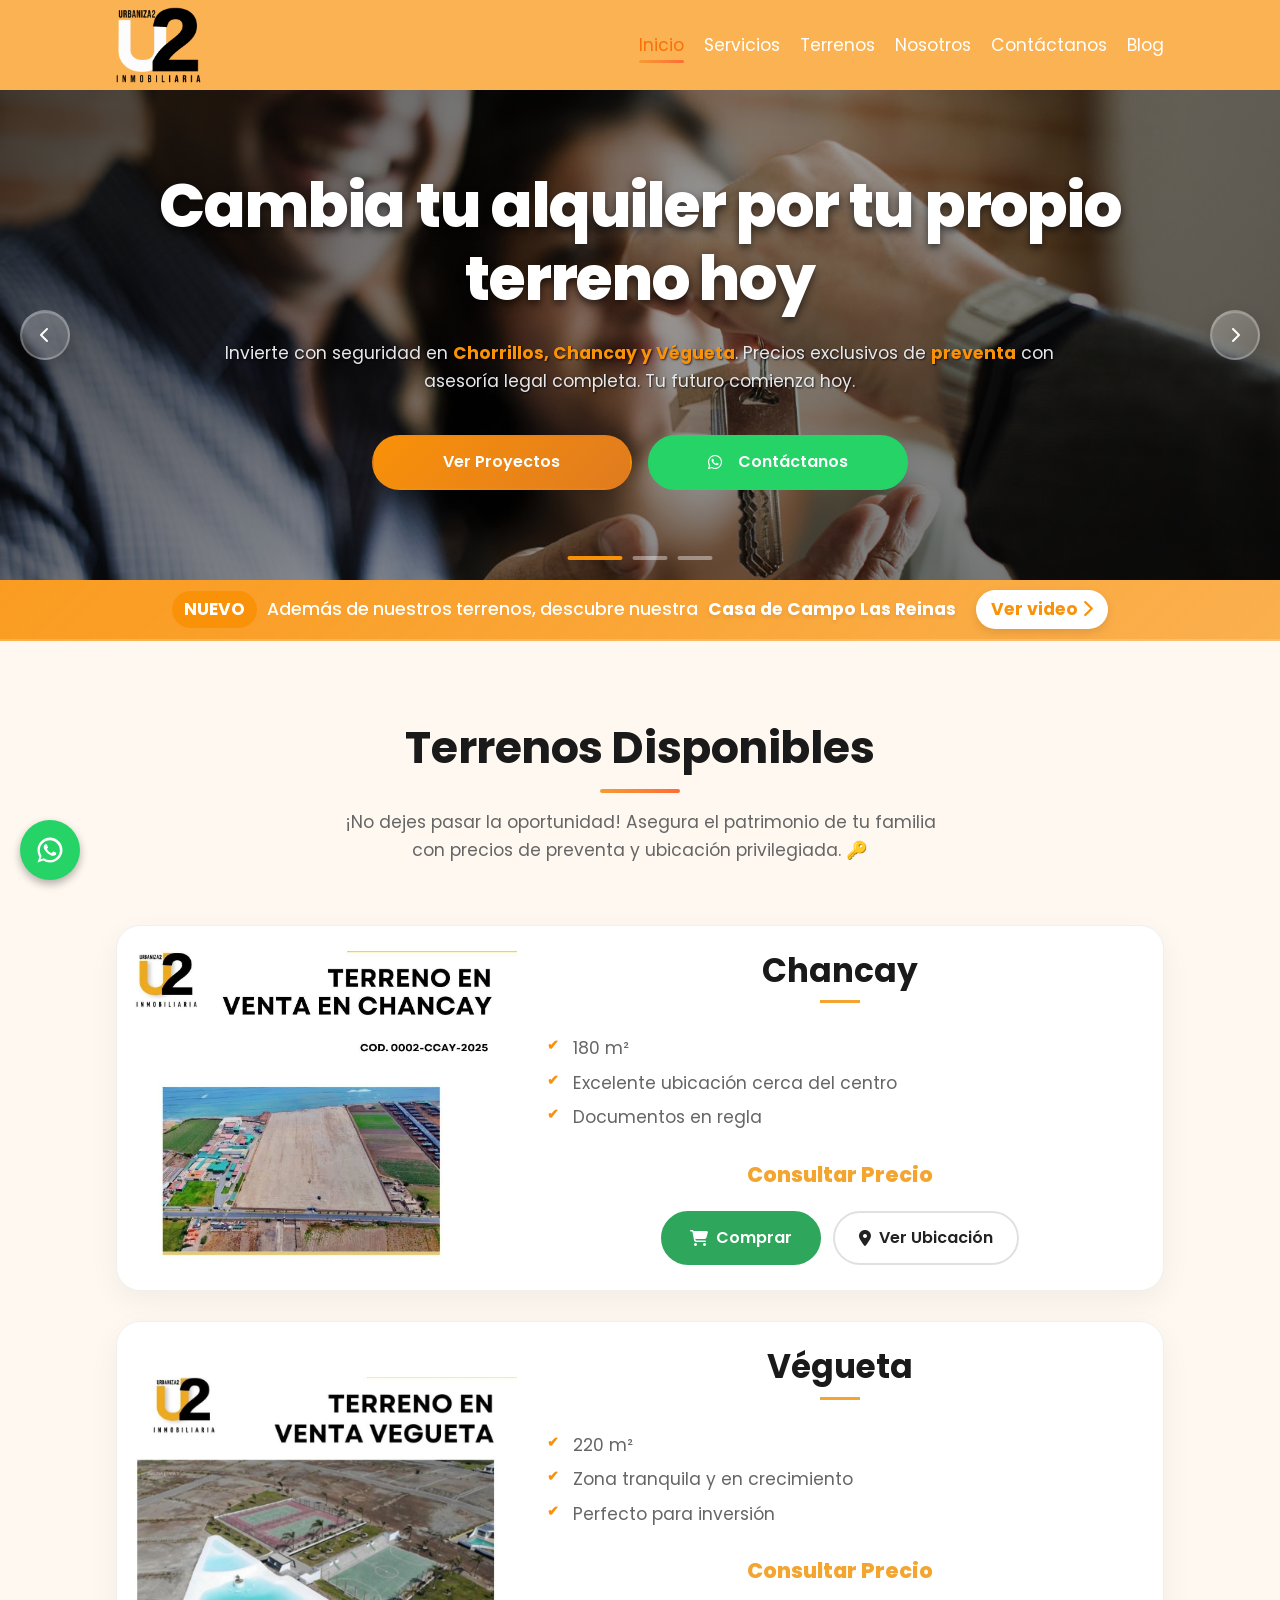
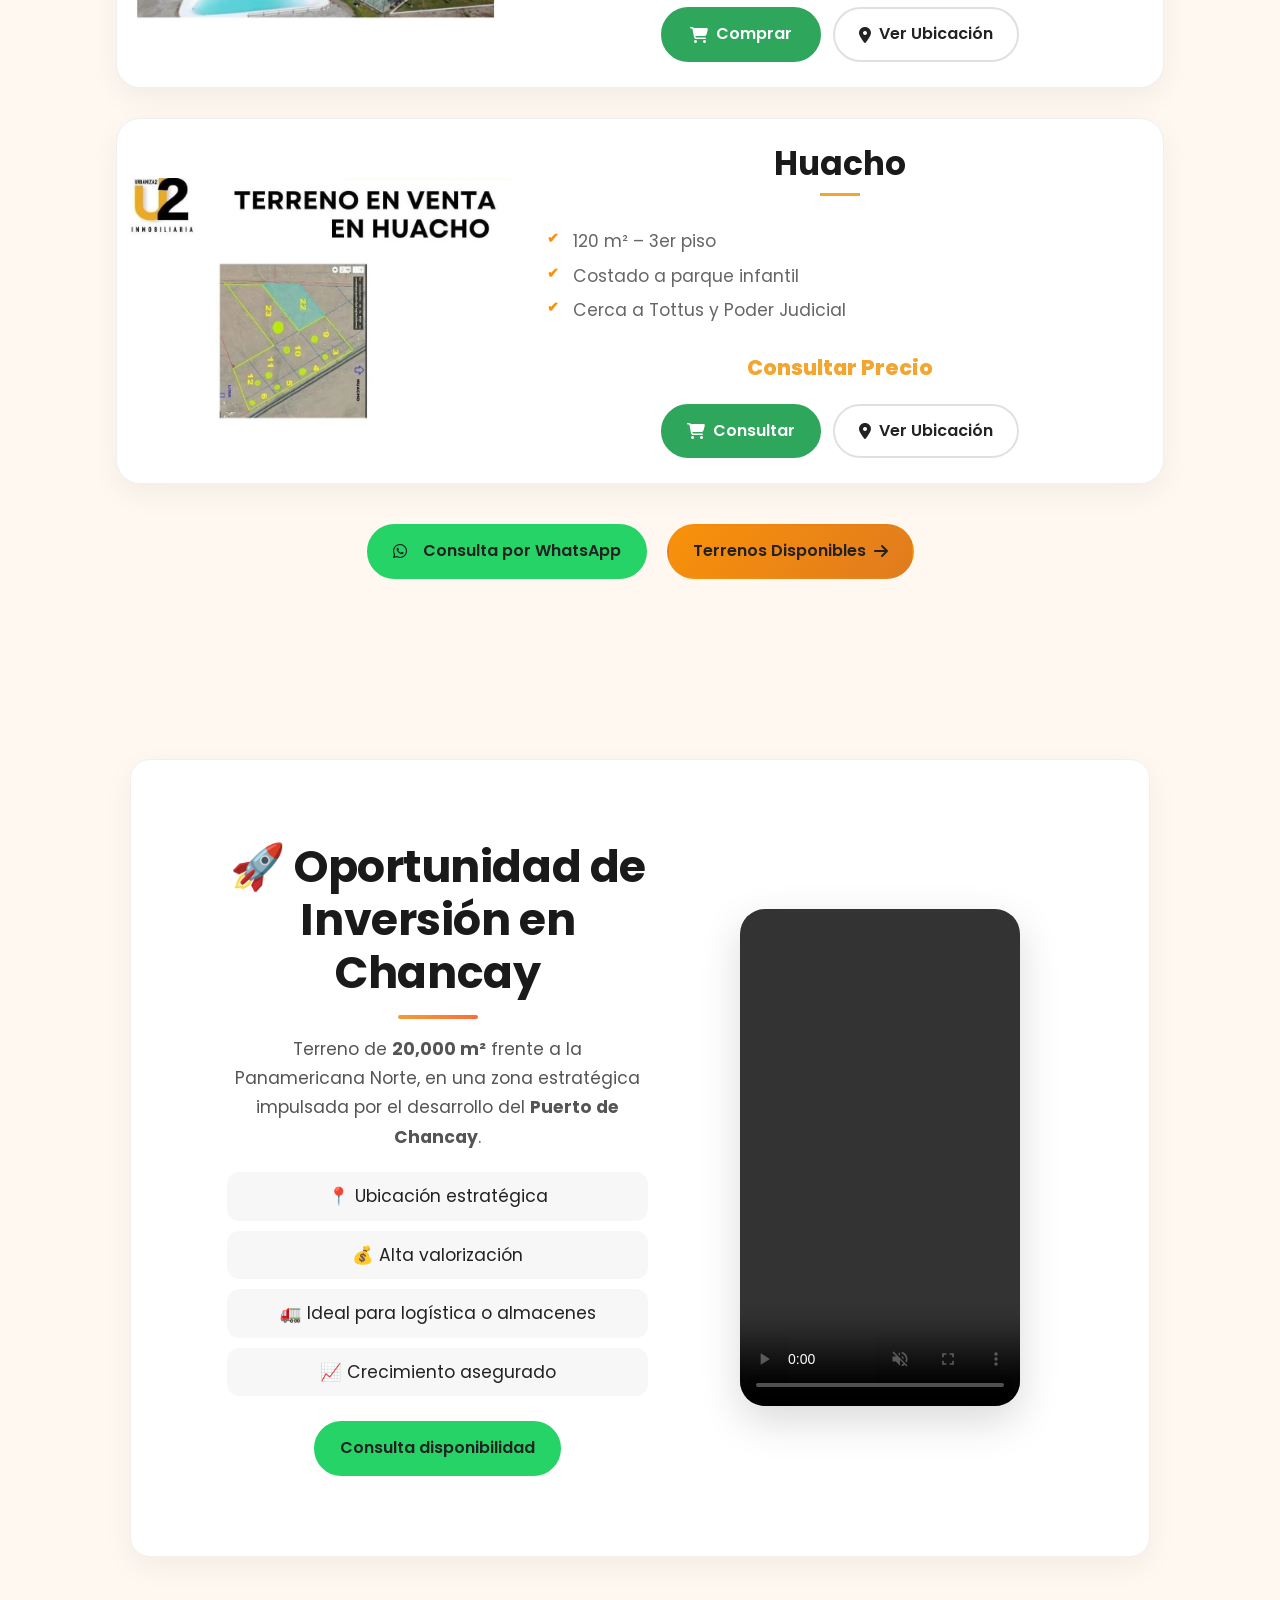
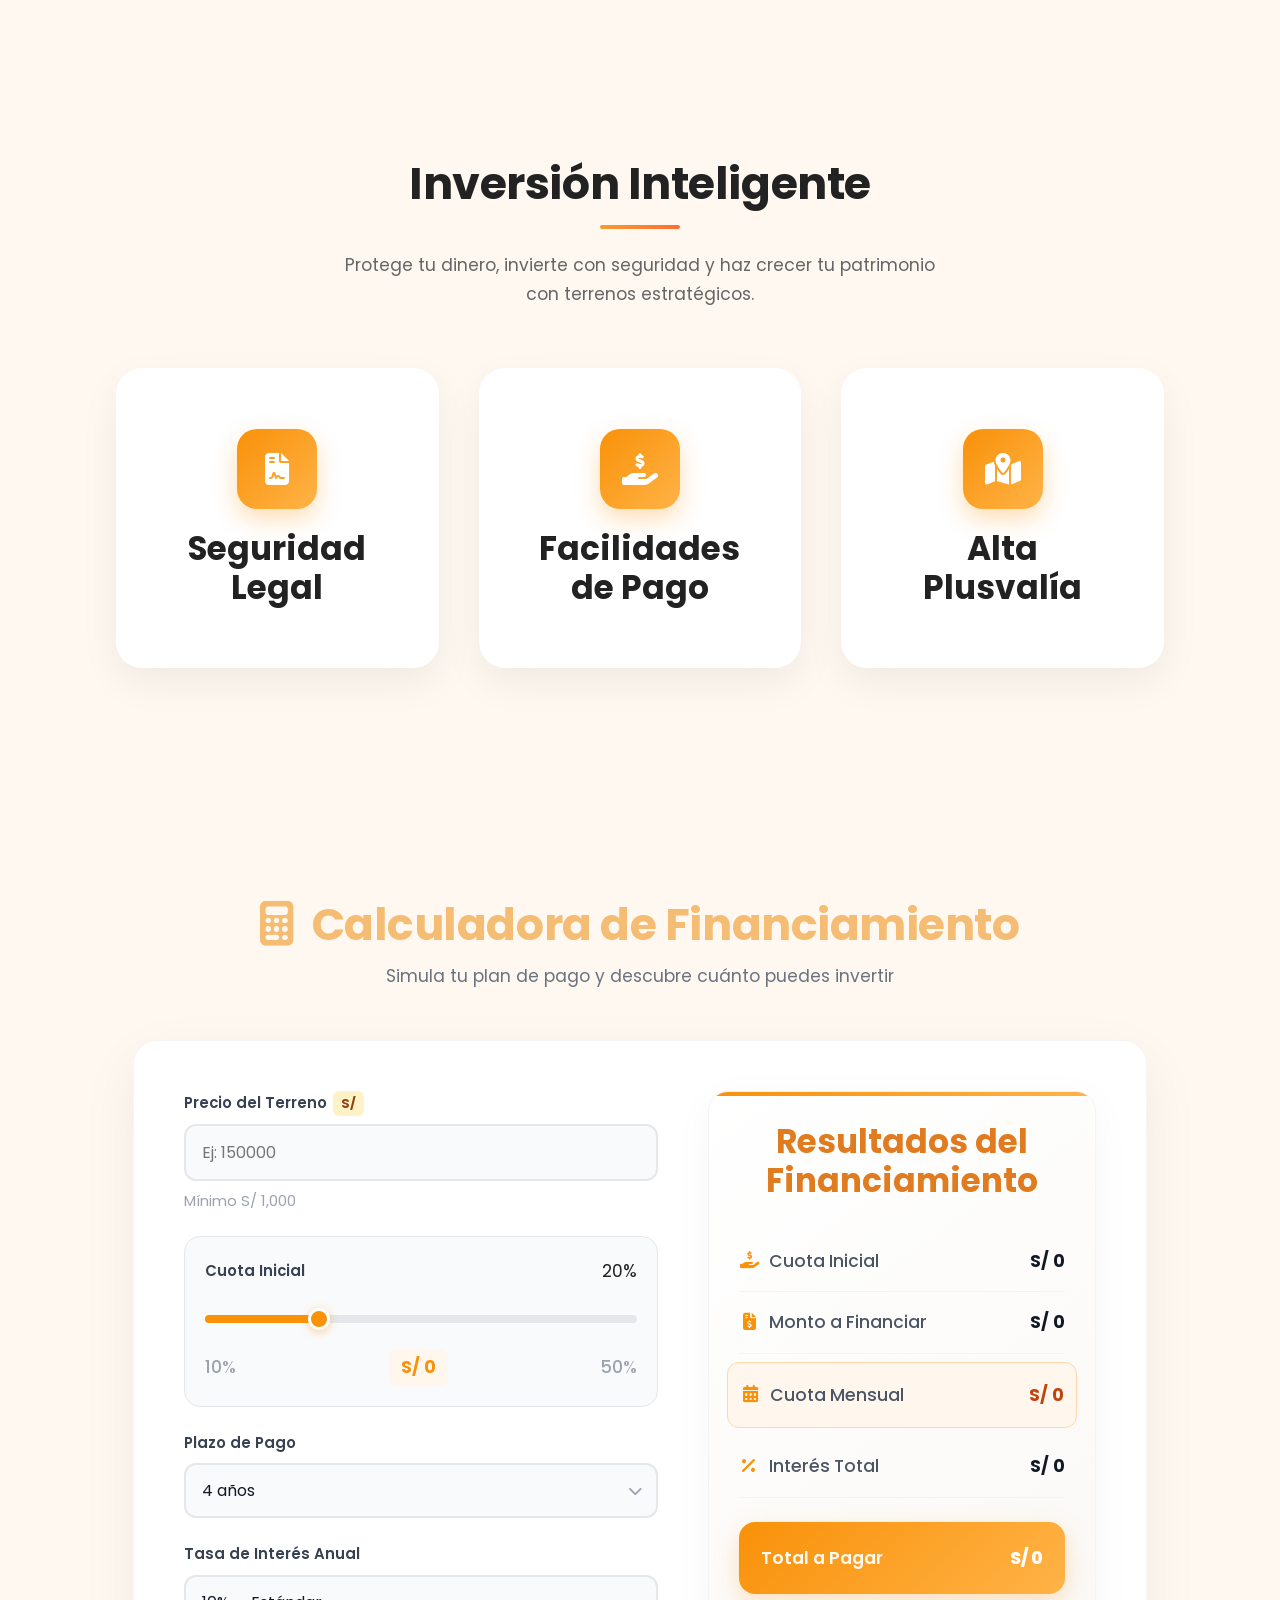
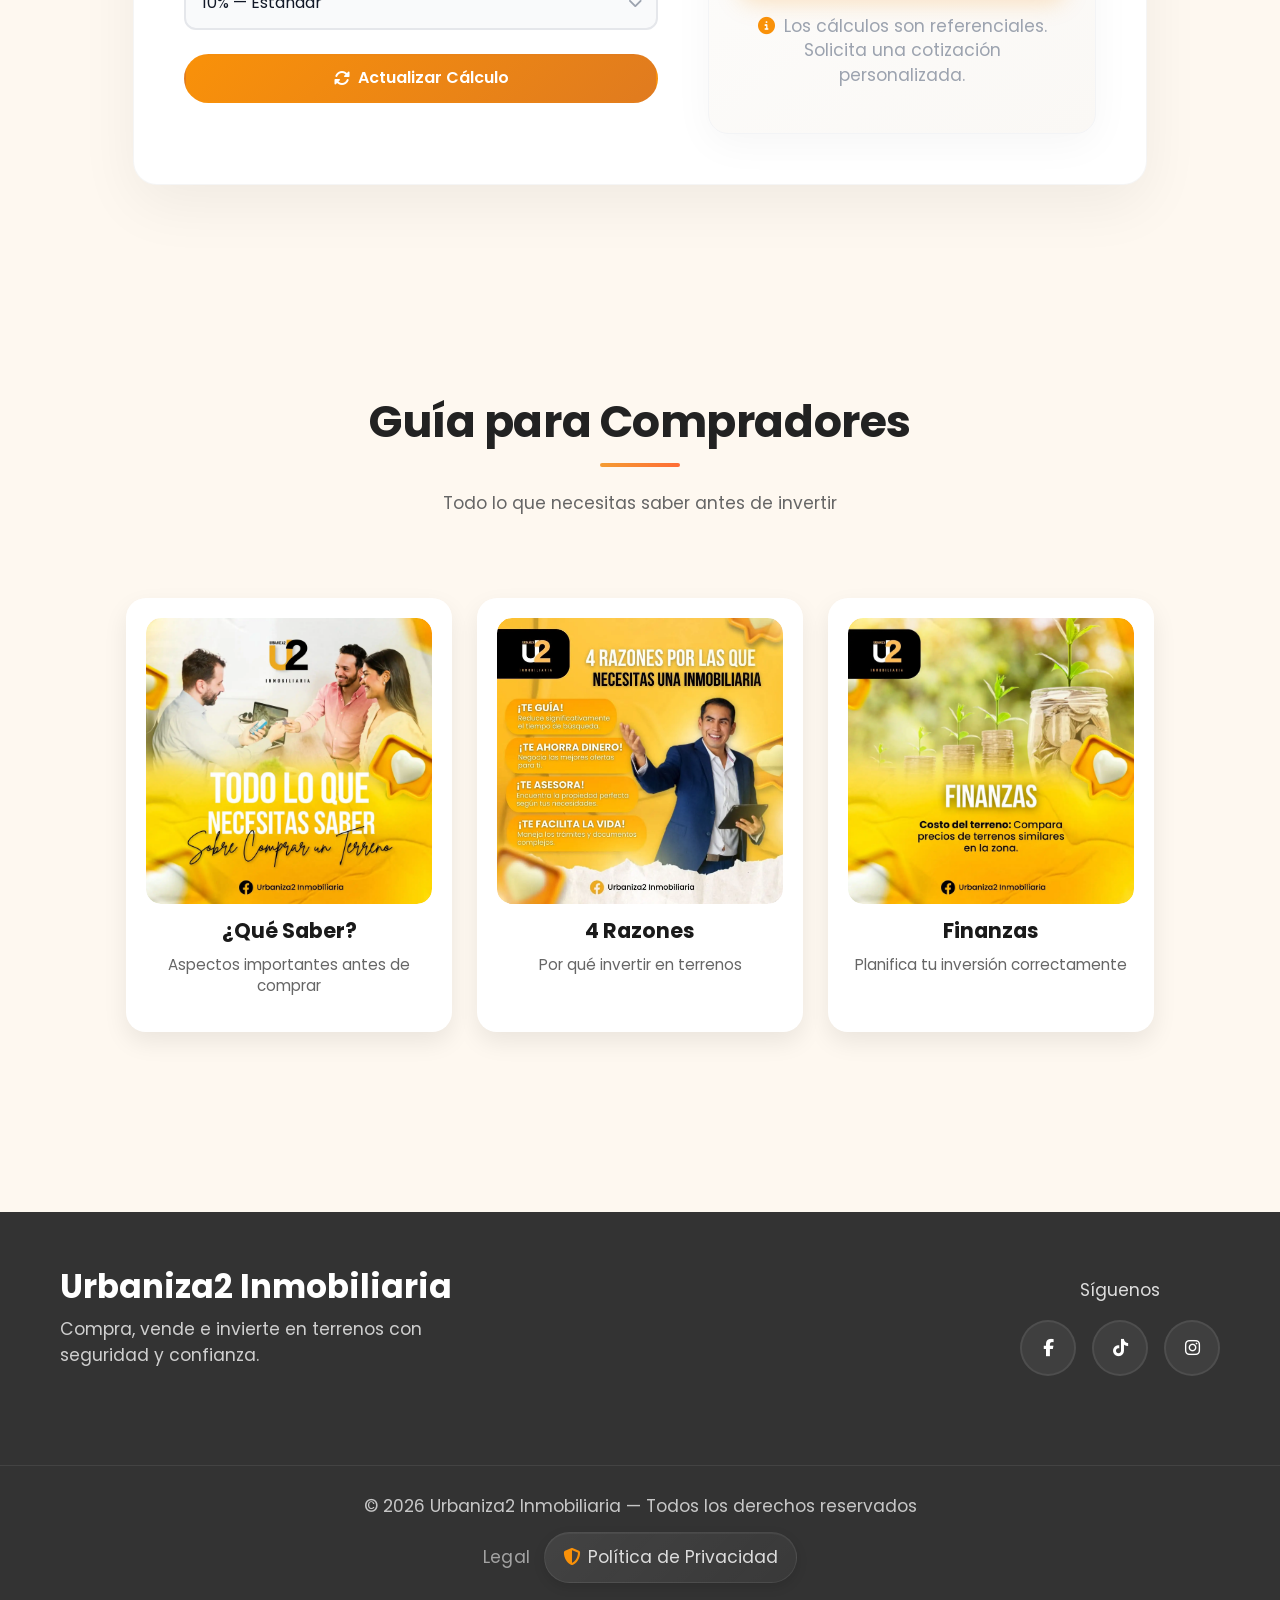
==== commit 8244901a: "Add files via upload" ====
--- a/index.html
+++ b/index.html
@@ -448,7 +448,6 @@
 
       <!-- MODAL (una sola vez en el body) - Corregido: src no vacío -->
       <div class="guia-modal" id="guiaModal" onclick="closeGuiaZoom(event)">
-        <img src="#" alt="Ampliar imagen de guía" id="guiaModalImg">
         <div class="guia-modal-caption" id="guiaModalCaption"></div>
       </div>
     </main>
--- a/css/pages/index.css
+++ b/css/pages/index.css
@@ -1,31 +1,19 @@
 /* ════════════════════════════════════════════════════════════════
-   index.css — SECCIONES
+   index.css — ORDENADO Y LIMPIO
    ────────────────────────────────────────────────────────────────
-    0.  Variables & Root
-    1.  Tipografía específica de index
-    2.  Hero Slider
-    3.  Hero Content
-    4.  Slider Controls
-    5.  Slider Indicators
-    6.  Hero Announcement
-    7.  Terrenos Disponibles
-    8.  Terreno Card
-    9.  Terreno Card — Botones
-   10.  Terrenos Footer
-   11.  Video Reel
-   12.  Servicios
-   13.  Calculadora
-   14.  Calculadora — Inputs
-   15.  Calculadora — Slider
-   16.  Calculadora — Botón Calcular
-   17.  Calculadora — Resultados
-   18.  Guía para Compradores
-   19.  Modal Imagen
-   20.  Animaciones
+   1.  Variables & Root
+   2.  Hero Slider (slider, controles, indicadores, contenido, anuncio)
+   3.  Terrenos Disponibles (cards, botones, footer)
+   4.  Video Reel
+   5.  Servicios
+   6.  Calculadora de Financiamiento (inputs, slider, resultados)
+   7.  Guía para Compradores
+   8.  Modal Compra
+   9.  Animaciones
 ════════════════════════════════════════════════════════════════ */
 
 /* ════════════════════════════════════════════════════════════════
-   0. VARIABLES & ROOT
+   1. VARIABLES & ROOT
 ════════════════════════════════════════════════════════════════ */
 :root {
   /* COLORES */
@@ -36,7 +24,6 @@
   --gradient-primary: linear-gradient(135deg, #f99109, #ffb347);
 
   /* TEXTOS */
-  --hero-text-color: #ffffff;
   --hero-description-color: #e5e7eb;
 
   /* OVERLAY */
@@ -47,13 +34,6 @@
 
   /* CALCULADORA */
   --calc-results-padding: 30px;
-}
-
-/* ════════════════════════════════════════════════════════════════
-   1. TIPOGRAFÍA ESPECÍFICA DE INDEX
-════════════════════════════════════════════════════════════════ */
-.hero-highlight {
-  font-size: inherit;
 }
 
 /* ════════════════════════════════════════════════════════════════
@@ -107,26 +87,6 @@
   pointer-events: none;
 }
 
-/* — Responsive: 2. Hero Slider — */
-/* TABLET (max 768px) */
-@media (max-width: 768px) {
-  .slider-container {
-    min-height: 520px;
-    height: auto;
-  }
-}
-
-/* MÓVIL (max 480px) */
-@media (max-width: 480px) {
-  .slider-container {
-    min-height: 580px;
-    height: auto;
-  }
-}
-
-/* ════════════════════════════════════════════════════════════════
-   3. HERO CONTENT
-════════════════════════════════════════════════════════════════ */
 .hero-content {
   position: relative;
   z-index: 10;
@@ -187,80 +147,13 @@
   margin-right: 8px;
 }
 
-/* — Responsive: 3. Hero Content — */
-/* TABLET (max 768px) */
-@media (max-width: 768px) {
-  .hero-content {
-    min-height: 520px;
-    height: auto;
-    padding: 80px 20px 50px;
-    justify-content: flex-start;
-  }
-
-  .hero-title {
-    display: block;
-    margin-top: 0.2em;
-  }
-
-  .hero-title .hero-highlight {
-    display: inline;
-    /* fuerza salto de línea en móvil */
-  }
-
-  .hero-description {
-    line-height: 1.6;
-    margin-bottom: 1.8rem;
-    padding: 0 10px;
-  }
-
-  .hero-buttons {
-    flex-direction: column;
-    align-items: center;
-    gap: 12px;
-  }
-
-  .hero-buttons .btn {
-    width: 90%;
-    max-width: 300px;
-    flex: none;
-  }
-}
-
-/* celulares mini tipo 320px / 360px */
-@media (max-width: 380px) {
-
-  .hero-content .container {
-    padding-left: 6px;
-    padding-right: 6px;
-  }
-
-  .hero-title {
-    line-height: 1.08;
-  }
-}
-
-/* MÓVIL (max 480px) */
-@media (max-width: 480px) {
-  .hero-content {
-    min-height: 580px;
-    height: auto;
-    padding: 80px 15px 60px;
-    justify-content: flex-start;
-  }
-}
-
-/* ════════════════════════════════════════════════════════════════
-   4. SLIDER CONTROLS
-════════════════════════════════════════════════════════════════ */
 .slider-controls {
   position: absolute;
   inset: 0;
   z-index: 20;
-
   display: flex;
   align-items: center;
   justify-content: space-between;
-
   padding-inline: clamp(15px, 2vw, 20px);
   pointer-events: none;
 }
@@ -269,74 +162,32 @@
   background: linear-gradient(135deg,
       rgba(255, 255, 255, .25),
       rgba(255, 255, 255, .12));
-
   border: 2px solid rgba(255, 255, 255, .25);
-
   color: #fff;
-
   width: clamp(42px, 5vw, 50px);
   height: clamp(42px, 5vw, 50px);
-
   border-radius: 50%;
-
   display: flex;
   align-items: center;
   justify-content: center;
-
   cursor: pointer;
-
   transition: all var(--transition-normal);
-
   box-shadow:
     0 8px 20px rgba(0, 0, 0, .15),
     inset 0 1px 0 rgba(255, 255, 255, .25);
-
   pointer-events: auto;
 }
 
 .slider-btn:hover {
   transform: scale(1.08);
-
   background: linear-gradient(135deg,
       rgba(255, 255, 255, .35),
       rgba(255, 255, 255, .18));
-
   box-shadow:
     0 12px 28px rgba(0, 0, 0, .22),
     inset 0 1px 0 rgba(255, 255, 255, .35);
 }
 
-/* — Responsive: 4. Slider Controls — */
-/* TABLET (max 768px) */
-@media (max-width: 768px) {
-  .slider-controls {
-    padding: 0 15px;
-  }
-
-  .slider-btn {
-    width: 42px;
-    height: 42px;
-  }
-}
-
-/* MÓVIL (max 480px) */
-@media (max-width: 480px) {
-  .slider-controls {
-    padding: 0 10px;
-    top: 50%;
-    transform: translateY(-50%);
-  }
-
-  .slider-btn {
-    width: 35px;
-    height: 35px;
-    transform: translateY(-10px);
-  }
-}
-
-/* ════════════════════════════════════════════════════════════════
-   5. SLIDER INDICATORS
-════════════════════════════════════════════════════════════════ */
 .slider-indicators {
   position: absolute;
   bottom: 60px;
@@ -368,24 +219,6 @@
   background: rgba(255, 255, 255, 0.7);
 }
 
-/* — Responsive: 5. Slider Indicators — */
-/* TABLET (max 768px) */
-@media (max-width: 768px) {
-  .slider-indicators {
-    position: relative;
-    bottom: auto;
-    margin-top: -40px;
-    margin-bottom: 15px;
-  }
-
-  .indicator {
-    top: 0;
-  }
-}
-
-/* ════════════════════════════════════════════════════════════════
-   6. HERO ANNOUNCEMENT
-════════════════════════════════════════════════════════════════ */
 .hero-announcement {
   background: linear-gradient(135deg,
       rgba(249, 145, 9, 0.9),
@@ -466,39 +299,109 @@
   box-shadow: 0 6px 15px rgba(0, 0, 0, 0.2);
 }
 
+/* — Hero Slider: Responsive — */
+@media (max-width: 768px) {
+  .slider-container {
+    min-height: 520px;
+    height: auto;
+  }
+  .hero-content {
+    min-height: 520px;
+    height: auto;
+    padding: 80px 20px 50px;
+    justify-content: flex-start;
+  }
+  .hero-title {
+    display: block;
+    margin-top: 0.2em;
+  }
+  .hero-description {
+    line-height: 1.6;
+    margin-bottom: 1.8rem;
+    padding: 0 10px;
+  }
+  .hero-buttons {
+    flex-direction: column;
+    align-items: center;
+    gap: 12px;
+  }
+  .hero-buttons .btn {
+    width: 90%;
+    max-width: 300px;
+    flex: none;
+  }
+  .slider-controls {
+    padding: 0 15px;
+  }
+  .slider-btn {
+    width: 42px;
+    height: 42px;
+  }
+  .slider-indicators {
+    position: relative;
+    bottom: auto;
+    margin-top: -40px;
+    margin-bottom: 15px;
+  }
+  .indicator {
+    top: 0;
+  }
+}
+
 @media (max-width: 480px) {
-
+  .slider-container {
+    min-height: 580px;
+    height: auto;
+  }
+  .hero-content {
+    min-height: 580px;
+    height: auto;
+    padding: 80px 15px 60px;
+    justify-content: flex-start;
+  }
+  .slider-controls {
+    padding: 0 10px;
+    top: 50%;
+    transform: translateY(-50%);
+  }
+  .slider-btn {
+    width: 35px;
+    height: 35px;
+    transform: translateY(-10px);
+  }
   .hero-announcement .container {
     max-width: 100%;
     width: 100%;
     padding-inline: 10px;
   }
-
   .announcement-text {
     width: 100%;
     gap: 8px;
     line-height: 1.45;
   }
-
   .cta {
     margin-left: 0;
   }
 }
 
-/* celulares mini tipo 320px / 360px */
 @media (max-width: 380px) {
-
+  .hero-content .container {
+    padding-left: 6px;
+    padding-right: 6px;
+  }
+  .hero-title {
+    line-height: 1.08;
+  }
   .hero-announcement .container {
     padding-inline: 6px;
   }
-
   .announcement-text {
     gap: 6px;
   }
 }
 
 /* ════════════════════════════════════════════════════════════════
-   7. TERRENOS DISPONIBLES
+   3. TERRENOS DISPONIBLES
 ════════════════════════════════════════════════════════════════ */
 #terrenos-disponibles {
   padding: 80px 0;
@@ -510,23 +413,12 @@
   color: #1a1a1a;
 }
 
-/* — Responsive: 7. Terrenos Disponibles — */
-/* MÓVIL (max 480px) */
-@media (max-width: 480px) {
-  #terrenos-disponibles {
-    padding: 50px 15px;
-  }
-}
-
-/* ════════════════════════════════════════════════════════════════
-   8. TERRENO CARD
-════════════════════════════════════════════════════════════════ */
 .terreno-card {
   display: flex;
   flex-direction: row;
   align-items: stretch;
   background: #fff;
-  border-radius: 24px;        /* igual que calculadora-container */
+  border-radius: 24px;
   overflow: hidden;
   box-shadow: var(--shadow-soft);
   border: 1px solid #f0f0f0;
@@ -534,7 +426,7 @@
   transition:
     transform var(--transition-normal),
     box-shadow var(--transition-normal);
-  max-width: 1100px;          /* mismo ancho máximo que calculadora */
+  max-width: 1100px;
   margin-left: auto;
   margin-right: auto;
 }
@@ -580,12 +472,6 @@
   white-space: normal;
 }
 
-/* SOLO BOTONES EN UNA LÍNEA */
-.card-actions .btn-comprar,
-.card-actions .btn-ubicacion {
-  white-space: nowrap;
-}
-
 .terreno-info h3 {
   color: #1a1a1a;
   margin: 0 0 10px 0;
@@ -629,28 +515,45 @@
   font-size: 0.9rem;
 }
 
-/* — Responsive: 8. Terreno Card — */
-/* TABLET (max 768px) */
+.card-actions {
+  display: flex;
+  gap: 12px;
+  margin-top: 15px;
+  flex-wrap: wrap;
+  justify-content: center;
+}
+
+.terrenos-footer {
+  margin-top: 40px;
+  display: flex;
+  justify-content: center;
+  gap: 20px;
+  flex-wrap: wrap;
+}
+
+/* — Terrenos: Responsive — */
 @media (max-width: 768px) {
   .terreno-card {
     flex-direction: column;
   }
-
   .terreno-img {
     width: 100%;
     min-width: 100%;
     height: 240px;
     align-self: auto;
   }
-
   .terreno-info {
     padding: 20px 25px;
   }
-}
-
-/* MÓVIL (max 480px) */
+  .card-actions {
+    flex-direction: column;
+  }
+}
+
 @media (max-width: 480px) {
-
+  #terrenos-disponibles {
+    padding: 50px 15px;
+  }
   .terreno-card {
     width: calc(100% + 80px);
     position: relative;
@@ -658,11 +561,9 @@
     transform: translateX(-50%);
     margin-bottom: 30px;
   }
-
   .terreno-img {
     height: 200px;
   }
-
   .terreno-info h3,
   .terreno-info p,
   .terreno-detalles li,
@@ -670,29 +571,6 @@
     word-break: keep-all;
     overflow-wrap: break-word;
   }
-}
-
-/* ════════════════════════════════════════════════════════════════
-   9. TERRENO CARD — BOTONES
-════════════════════════════════════════════════════════════════ */
-.card-actions {
-  display: flex;
-  gap: 12px;
-  margin-top: 15px;
-  flex-wrap: wrap;
-  justify-content: center;
-}
-
-/* — Responsive: 9. Terreno Card — Botones — */
-/* TABLET (max 768px) */
-@media (max-width: 768px) {
-  .card-actions {
-    flex-direction: column;
-  }
-}
-
-/* MÓVIL (max 480px) */
-@media (max-width: 480px) {
   .card-actions {
     display: flex;
     flex-wrap: nowrap;
@@ -700,40 +578,20 @@
     justify-content: center;
     width: 100%;
   }
-
   .btn-comprar,
   .btn-ubicacion {
     white-space: nowrap;
     min-width: 160px;
     justify-content: center;
   }
-
   .card-actions .btn-comprar,
   .card-actions .btn-ubicacion {
     white-space: nowrap;
   }
-}
-
-/* ════════════════════════════════════════════════════════════════
-   10. TERRENOS FOOTER
-════════════════════════════════════════════════════════════════ */
-.terrenos-footer {
-  margin-top: 40px;
-  display: flex;
-  justify-content: center;
-  gap: 20px;
-  flex-wrap: wrap;
-}
-
-/* — Responsive: 10. Terrenos Footer — */
-/* MÓVIL (max 480px) */
-@media (max-width: 480px) {
   .terrenos-footer {
     flex-direction: column;
     align-items: center;
   }
-
-  .btn-wsp,
   .btn-ver-todos {
     width: 100%;
     max-width: 320px;
@@ -742,16 +600,14 @@
 }
 
 /* ════════════════════════════════════════════════════════════════
-   11. VIDEO REEL
+   4. VIDEO REEL
 ════════════════════════════════════════════════════════════════ */
 .reel-clean {
   background: #ffffff;
   border-radius: 20px;
   padding: 80px 0;
   margin: 100px auto;
-
   width: min(94%, 1020px);
-
   box-shadow: var(--shadow-soft);
   border: 1px solid #f0f0f0;
   text-align: center;
@@ -813,7 +669,6 @@
   justify-content: center;
 }
 
-/* Desktop por defecto */
 .reel-video-mobile {
   display: none;
 }
@@ -846,39 +701,31 @@
   width: auto;
 }
 
-/* — Responsive: 11. Video Reel — */
-/* TABLET GRANDE (max 1024px) */
-
+/* — Video Reel: Responsive — */
 @media (max-width: 1024px) {
   .reel-grid {
     grid-template-columns: 1fr;
     text-align: center;
   }
-
   .reel-content {
     margin: 0 auto;
   }
-
   .reel-video-desktop {
     display: none;
   }
-
   .reel-video-mobile {
     display: flex;
     justify-content: center;
     margin: 24px 0 28px;
   }
-
   .reel-benefits li {
     text-align: left;
   }
-
   .reel-video video {
     max-width: 240px;
   }
 }
 
-/* TABLET MEDIANA (min 769px – max 1024px) */
 @media (min-width: 769px) and (max-width: 1024px) {
   .reel-clean {
     max-width: 650px;
@@ -887,7 +734,6 @@
   }
 }
 
-/* TABLET (max 768px) */
 @media (max-width: 768px) {
   .reel-clean {
     max-width: 500px;
@@ -896,14 +742,12 @@
   }
 }
 
-/* MÓVIL — REEL VIDEO ESTRECHO (max 600px) */
 @media (max-width: 600px) {
   .reel-video video {
     max-width: 200px;
   }
 }
 
-/* MÓVIL (max 480px) */
 @media (max-width: 480px) {
   .reel-clean {
     width: calc(100% + 50px);
@@ -911,13 +755,11 @@
     margin: 50px auto;
     padding: 40px 18px;
   }
-
   .reel-video video {
     max-width: 200px;
   }
 }
 
-/* TELÉFONOS MUY PEQUEÑOS (375px o menos) */
 @media (max-width: 380px) {
   .reel-clean {
     width: calc(100% + 28px);
@@ -927,7 +769,7 @@
 }
 
 /* ════════════════════════════════════════════════════════════════
-   12. SERVICIOS
+   5. SERVICIOS
 ════════════════════════════════════════════════════════════════ */
 .services-section {
   padding: clamp(60px, 8vw, 100px) 0;
@@ -943,7 +785,12 @@
   perspective: 1200px;
   cursor: pointer;
   height: 300px;
-}
+  animation: fadeUp 0.8s ease forwards;
+}
+
+.service-card:nth-child(1) { animation-delay: 0.1s; }
+.service-card:nth-child(2) { animation-delay: 0.2s; }
+.service-card:nth-child(3) { animation-delay: 0.3s; }
 
 .service-card-inner {
   position: relative;
@@ -953,7 +800,6 @@
   transform-style: preserve-3d;
 }
 
-/* Frente y reverso (comunes) */
 .service-card-front,
 .service-card-back {
   position: absolute;
@@ -1009,42 +855,20 @@
   line-height: 1.6;
 }
 
-/* Animaciones fadeUp */
-.service-card {
-  animation: fadeUp 0.8s ease forwards;
-}
-
-.service-card:nth-child(1) {
-  animation-delay: 0.1s;
-}
-
-.service-card:nth-child(2) {
-  animation-delay: 0.2s;
-}
-
-.service-card:nth-child(3) {
-  animation-delay: 0.3s;
-}
-
-/* — Responsive: 12. Servicios — */
-/* Desktop: hover flip */
+/* — Servicios: Responsive — */
 @media (min-width: 768px) {
   .service-card:hover .service-card-inner {
     transform: rotateY(180deg);
   }
 }
 
-/* Móvil: tap flip */
 @media (max-width: 767px) {
   .service-card {
     height: 300px;
   }
-
   .service-card.flipped .service-card-inner {
     transform: rotateY(180deg);
   }
-
-  /* Indicador táctil */
   .service-card-front::after {
     content: "👆 Toca para más info";
     position: absolute;
@@ -1057,7 +881,6 @@
     opacity: 0.8;
     pointer-events: none;
   }
-
   .service-card.flipped .service-card-front::after {
     display: none;
   }
@@ -1067,7 +890,6 @@
   .services-section {
     padding-inline: 8px;
   }
-
   .service-card {
     width: calc(100% + 50px);
     max-width: 390px;
@@ -1078,7 +900,7 @@
 }
 
 /* ════════════════════════════════════════════════════════════════
-   13. CALCULADORA
+   6. CALCULADORA DE FINANCIAMIENTO
 ════════════════════════════════════════════════════════════════ */
 .calculadora-section {
   padding: 80px 20px;
@@ -1113,65 +935,6 @@
   border: 1px solid rgba(0, 0, 0, 0.04);
 }
 
-/* — Responsive: 13. Calculadora — */
-/* TABLET GRANDE (max 1024px) */
-@media (max-width: 1024px) {
-  .calculadora-container {
-    grid-template-columns: 1fr;
-    gap: 40px;
-    padding: 40px;
-  }
-
-  .calculadora-resultados {
-    order: 2;
-  }
-
-  .calculadora-inputs {
-    order: 1;
-  }
-}
-
-/* TABLET (max 768px) */
-@media (max-width: 768px) {
-  .calculadora-section {
-    padding: 60px 15px;
-  }
-
-  .calculadora-container {
-    padding: 30px 20px;
-    border-radius: 20px;
-    gap: 30px;
-  }
-}
-
-/* MÓVIL (max 480px) */
-@media (max-width: 480px) {
-  .calculadora-section {
-    padding-inline: 6px;
-  }
-
-  .calculadora-container {
-    width: calc(100% + 50px);
-    max-width: 390px;
-    margin-left: calc(-50px / 2);
-    margin-right: calc(-50px / 2);
-
-    padding: 24px 16px;
-    border-radius: 20px;
-  }
-
-  .resultado-label {
-    gap: 6px;
-  }
-
-  .resultado-valor {
-    font-size: 0.95rem;
-  }
-}
-
-/* ════════════════════════════════════════════════════════════════
-   14. CALCULADORA — INPUTS
-════════════════════════════════════════════════════════════════ */
 .calculadora-inputs {
   display: flex;
   flex-direction: column;
@@ -1249,9 +1012,6 @@
   font-size: 0.9rem;
 }
 
-/* ════════════════════════════════════════════════════════════════
-   15. CALCULADORA — SLIDER
-════════════════════════════════════════════════════════════════ */
 .slider-group {
   background: #f9fafb;
   padding: 20px;
@@ -1353,17 +1113,6 @@
   border-radius: 8px;
 }
 
-/* — Responsive: 15. Calculadora — Slider — */
-/* TABLET (max 768px) */
-@media (max-width: 768px) {
-  .slider-group {
-    padding: 16px;
-  }
-}
-
-/* ════════════════════════════════════════════════════════════════
-   16. CALCULADORA — BOTÓN CALCULAR
-════════════════════════════════════════════════════════════════ */
 .btn-actualizar-calculo {
   width: 100%;
 }
@@ -1376,9 +1125,6 @@
   transform: rotate(180deg);
 }
 
-/* ════════════════════════════════════════════════════════════════
-   17. CALCULADORA — RESULTADOS
-════════════════════════════════════════════════════════════════ */
 .calculadora-resultados {
   background: linear-gradient(145deg, #ffffff 0%, #faf8f5 100%);
   border-radius: 20px;
@@ -1494,35 +1240,66 @@
   animation: pulse-result 0.4s ease;
 }
 
-/* — Responsive: 17. Calculadora — Resultados — */
-/* TABLET (max 768px) */
+/* — Calculadora: Responsive — */
+@media (max-width: 1024px) {
+  .calculadora-container {
+    grid-template-columns: 1fr;
+    gap: 40px;
+    padding: 40px;
+  }
+  .calculadora-resultados {
+    order: 2;
+  }
+  .calculadora-inputs {
+    order: 1;
+  }
+}
+
 @media (max-width: 768px) {
+  .calculadora-section {
+    padding: 60px 15px;
+  }
+  .calculadora-container {
+    padding: 30px 20px;
+    border-radius: 20px;
+    gap: 30px;
+  }
+  .slider-group {
+    padding: 16px;
+  }
   .calculadora-resultados {
     padding: 30px 20px;
   }
-
   .resultado-item {
     padding: 14px 0;
   }
-
   .resultado-item.total {
     padding: 18px;
   }
 }
 
-/* MÓVIL (max 480px) */
 @media (max-width: 480px) {
+  .calculadora-section {
+    padding-inline: 6px;
+  }
+  .calculadora-container {
+    width: calc(100% + 50px);
+    max-width: 390px;
+    margin-left: calc(-50px / 2);
+    margin-right: calc(-50px / 2);
+    padding: 24px 16px;
+    border-radius: 20px;
+  }
   .resultado-label {
     gap: 6px;
   }
-
   .resultado-valor {
     font-size: 0.95rem;
   }
 }
 
 /* ════════════════════════════════════════════════════════════════
-   18. GUÍA PARA COMPRADORES
+   7. GUÍA PARA COMPRADORES
 ════════════════════════════════════════════════════════════════ */
 .info-section {
   padding: 80px 0;
@@ -1556,7 +1333,6 @@
   transform: translateY(-5px);
 }
 
-/* Contenedor de imagen con hint */
 .guia-img-wrap {
   position: relative;
   width: 100%;
@@ -1585,7 +1361,7 @@
   font-size: 0.95rem;
 }
 
-/* DESKTOP: Hint hover (min 769px) */
+/* — Guía: Responsive — */
 @media (min-width: 769px) {
   .guia-img-wrap::after {
     content: "🔍 Click para ampliar";
@@ -1606,40 +1382,30 @@
     box-shadow: 0 4px 15px rgba(0, 0, 0, 0.2);
     z-index: 2;
   }
-
   .guia-card:hover .guia-img-wrap::after {
     opacity: 1;
     transform: translateX(-50%) translateY(0);
   }
-
   .guia-card:hover img {
     transform: scale(1.02);
     transition: transform 0.3s ease;
   }
 }
 
-/* TABLET (max 768px) */
 @media (max-width: 768px) {
   .guia-scroll {
     grid-template-columns: repeat(2, 1fr);
     gap: 20px;
     padding: 20px 15px;
   }
-
   .guia-card {
     padding: 18px;
   }
-
   .guia-card h3 {
     font-size: 1.15rem;
   }
-
   .guia-card p {
     font-size: 0.9rem;
-  }
-
-  .modal-compra-content {
-    max-width: 95%;
   }
 }
 
@@ -1647,41 +1413,34 @@
   .info-section {
     padding: 50px 12px;
   }
-
   .guia-scroll {
     grid-template-columns: 1fr;
     gap: 22px;
     padding: 0;
     margin: 0 auto;
   }
-
   .guia-card {
     width: 100%;
-    max-width: 390px; 
+    max-width: 390px;
     margin: 0 auto;
-    padding: 32px 24px; 
+    padding: 32px 24px;
     border-radius: 24px;
     box-shadow: 0 14px 35px rgba(0, 0, 0, 0.12);
     text-align: center;
   }
-
   .guia-card img {
     border-radius: 18px;
   }
-
   .guia-card h3 {
     font-size: 1.3rem;
     margin-bottom: 12px;
   }
-
   .guia-card p {
     font-size: 0.98rem;
     max-width: 95%;
     margin: 0 auto;
     color: #555;
   }
-
-
   .guia-img-wrap::after {
     content: "👆 Toca para ampliar";
     position: absolute;
@@ -1699,95 +1458,208 @@
   }
 }
 
-/* MÓVIL PEQUEÑO (max 380px) */
 @media (max-width: 380px) {
   .guia-card {
-    max-width: 360px; 
+    max-width: 360px;
     padding: 28px 20px;
   }
-
   .guia-card h3 {
     font-size: 1.2rem;
   }
-
   .guia-card p {
     font-size: 0.95rem;
   }
 }
 
 /* ════════════════════════════════════════════════════════════════
-   19. MODAL IMAGEN
+   8. MODAL COMPRA
 ════════════════════════════════════════════════════════════════ */
-.modal-imagen {
+.modal-compra {
   position: fixed;
-  inset: 0;
-  background: rgba(0, 0, 0, 0.95);
-  z-index: 9999;
-  display: flex;
-  flex-direction: column;
+  top: 0;
+  left: 0;
+  width: 100%;
+  height: 100%;
+  background: rgba(0, 0, 0, 0.8);
+  display: flex;
   align-items: center;
   justify-content: center;
-  padding: 20px;
+  z-index: 9999;
   opacity: 0;
-  pointer-events: none;
-  transition: opacity 0.3s ease;
-  cursor: zoom-out;
-}
-
-.modal-imagen.activo {
+  visibility: hidden;
+  transition: opacity 0.3s ease, visibility 0.3s ease;
+}
+
+.modal-compra:not([hidden]) {
   opacity: 1;
-  pointer-events: auto;
-}
-
-.modal-imagen img {
-  max-width: 95%;
-  max-height: 80vh;
-  width: auto;
-  height: auto;
-  object-fit: contain;
+  visibility: visible;
+}
+
+.modal-compra-content {
+  background: #fff;
+  max-width: 600px;
+  width: 90%;
+  border-radius: 20px;
+  max-height: 90vh;
+  overflow-y: auto;
+  box-shadow: 0 20px 40px rgba(0, 0, 0, 0.3);
+  animation: modalFadeIn 0.3s ease;
+}
+
+.modal-compra-header {
+  display: flex;
+  justify-content: space-between;
+  align-items: center;
+  padding: 20px 25px;
+  border-bottom: 2px solid #f0f0f0;
+}
+
+.modal-compra-header h2 {
+  margin: 0;
+  color: #f99109;
+  font-size: 1.5rem;
+}
+
+.close-compra {
+  background: none;
+  border: none;
+  font-size: 28px;
+  cursor: pointer;
+  color: #999;
+  transition: color 0.2s;
+}
+
+.close-compra:hover {
+  color: #f99109;
+}
+
+.modal-compra-body {
+  padding: 25px;
+}
+
+.terreno-seleccionado {
+  background: #f9fafb;
+  padding: 15px;
   border-radius: 12px;
-  box-shadow: 0 20px 60px rgba(0, 0, 0, 0.5);
-}
-
-.modal-imagen .modal-caption {
-  margin-top: 20px;
-  color: rgba(255, 255, 255, 0.9);
-  text-align: center;
-  max-width: 90%;
-  line-height: 1.5;
-}
-
-/* ════════════════════════════════════════════════════════════════
-   MODAL COMPRA
-════════════════════════════════════════════════════════════════ */
-/* MÓVIL (max 480px) — corresponde a sección de Terreno Card / acciones */
+  margin-bottom: 25px;
+}
+
+.terreno-seleccionado h3 {
+  margin: 0 0 10px 0;
+  color: #333;
+  font-size: 1.2rem;
+}
+
+.terreno-seleccionado .terreno-info p {
+  margin: 5px 0;
+  font-size: 0.95rem;
+}
+
+.form-compra {
+  margin-top: 10px;
+}
+
+.form-grid {
+  display: grid;
+  grid-template-columns: 1fr 1fr;
+  gap: 20px;
+}
+
+.form-group {
+  display: flex;
+  flex-direction: column;
+  gap: 8px;
+}
+
+.form-group.full-width {
+  grid-column: span 2;
+}
+
+.form-group label {
+  font-weight: 600;
+  color: #374151;
+}
+
+.form-group input,
+.form-group textarea {
+  padding: 12px 15px;
+  border: 2px solid #e5e7eb;
+  border-radius: 12px;
+  font-family: inherit;
+  transition: all 0.2s;
+}
+
+.form-group input:focus,
+.form-group textarea:focus {
+  outline: none;
+  border-color: #f99109;
+  box-shadow: 0 0 0 3px rgba(249, 145, 9, 0.1);
+}
+
+.form-actions {
+  display: flex;
+  gap: 15px;
+  justify-content: flex-end;
+  margin-top: 25px;
+}
+
+.btn-cancelar,
+.btn-enviar-compra {
+  padding: 12px 24px;
+  border-radius: 40px;
+  font-weight: 600;
+  cursor: pointer;
+  transition: all 0.2s;
+  border: none;
+}
+
+.btn-cancelar {
+  background: #e5e7eb;
+  color: #4b5563;
+}
+
+.btn-cancelar:hover {
+  background: #d1d5db;
+}
+
+.btn-enviar-compra {
+  background: #f99109;
+  color: white;
+}
+
+.btn-enviar-compra:hover {
+  background: #e07b1f;
+}
+
+/* — Modal Compra: Responsive — */
+@media (max-width: 768px) {
+  .modal-compra-content {
+    max-width: 95%;
+  }
+}
+
 @media (max-width: 480px) {
   .modal-compra {
     padding: 10px;
   }
-
   .modal-compra-content {
     width: 100%;
     max-height: 95vh;
     border-radius: 14px;
   }
-
   .form-grid {
     grid-template-columns: 1fr;
   }
-
   .form-group.full-width {
     grid-column: span 1;
   }
-
   .form-actions {
     flex-direction: column;
   }
-
   .btn-cancelar,
   .btn-enviar-compra {
     width: 100%;
     text-align: center;
     justify-content: center;
   }
-}+}
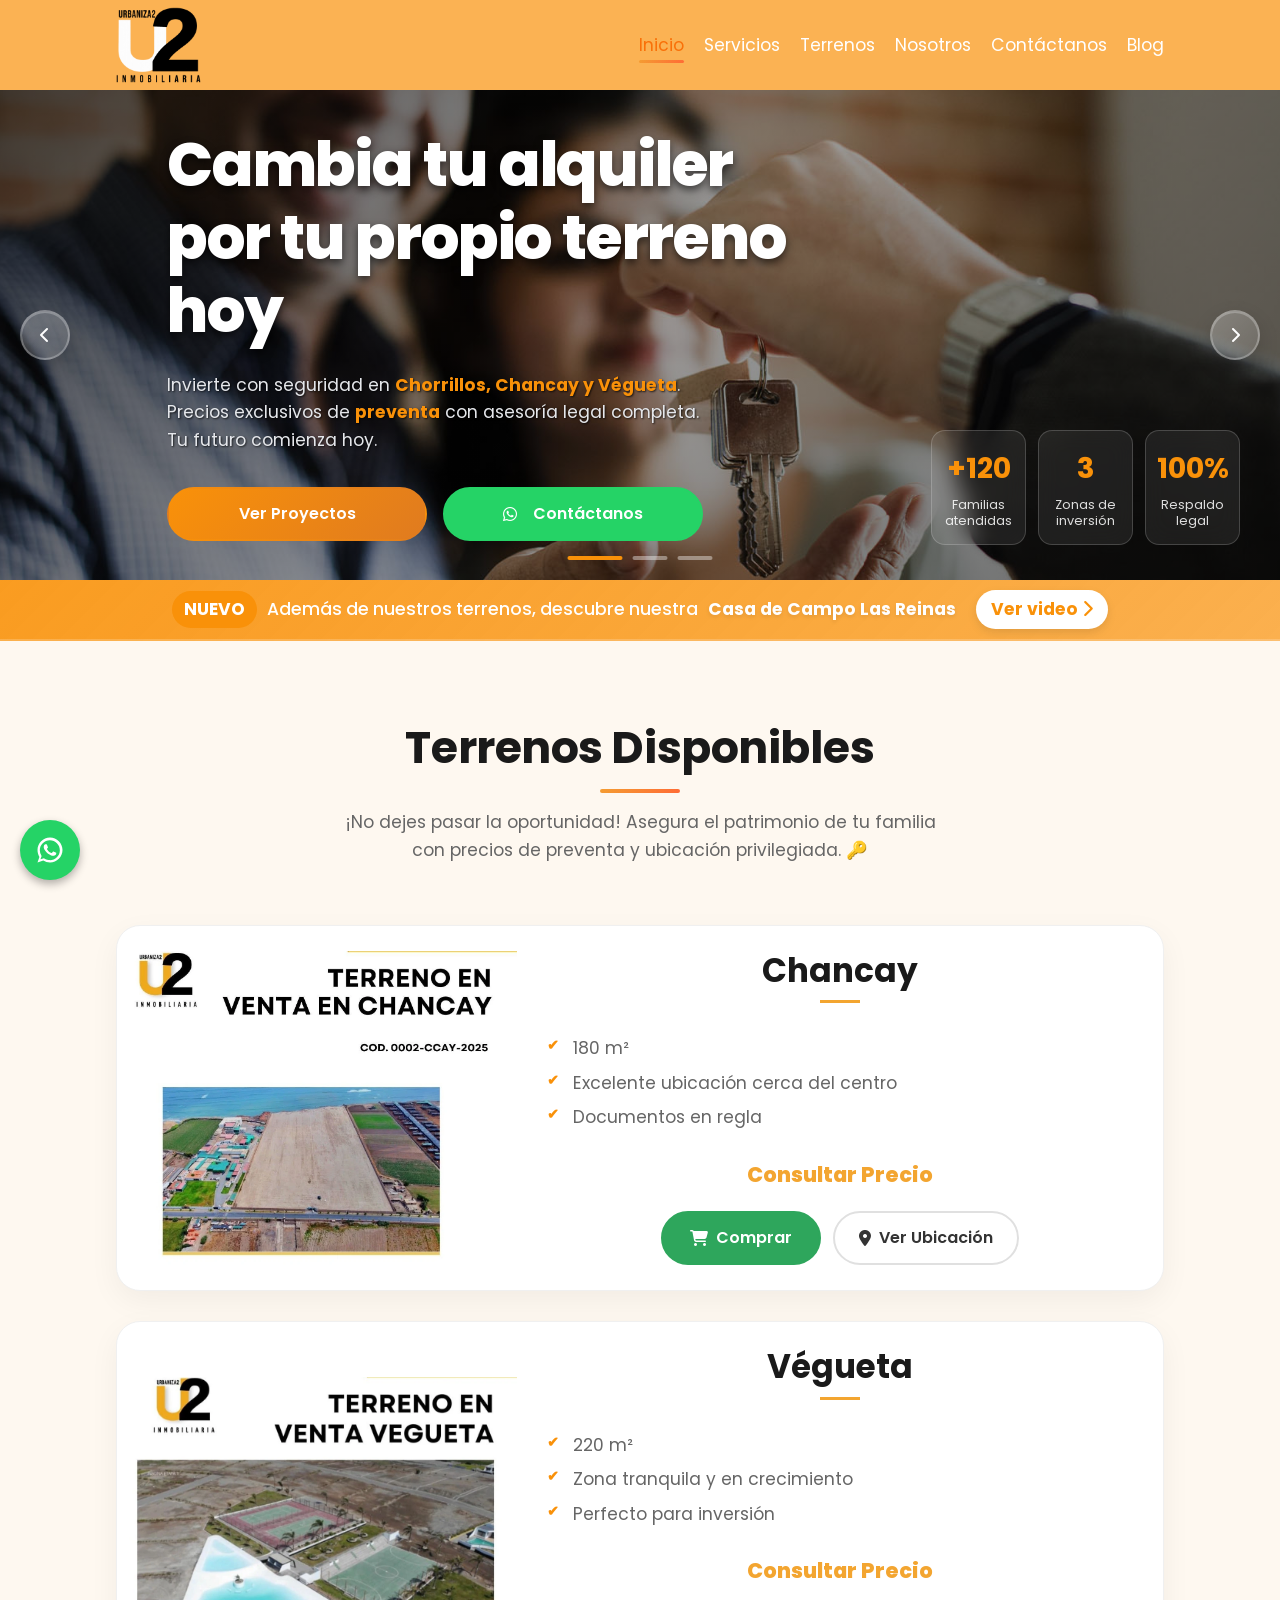
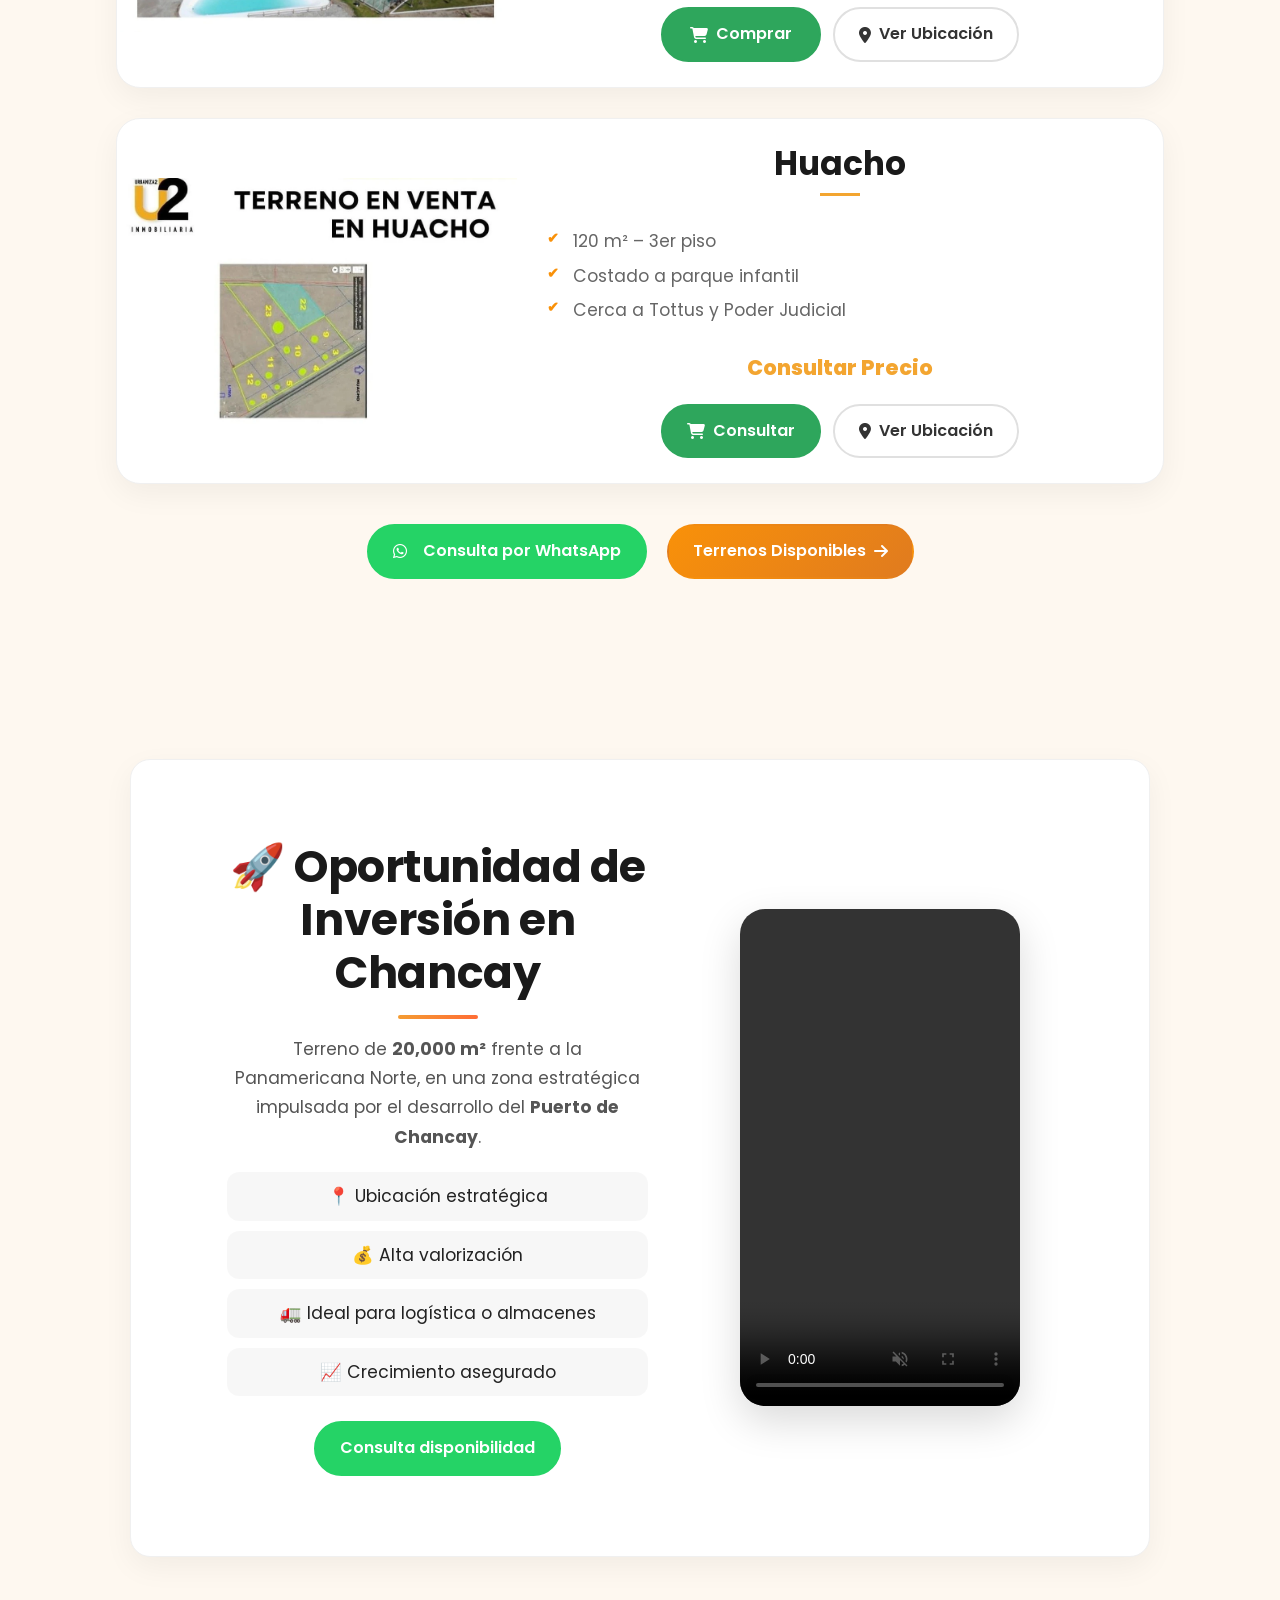
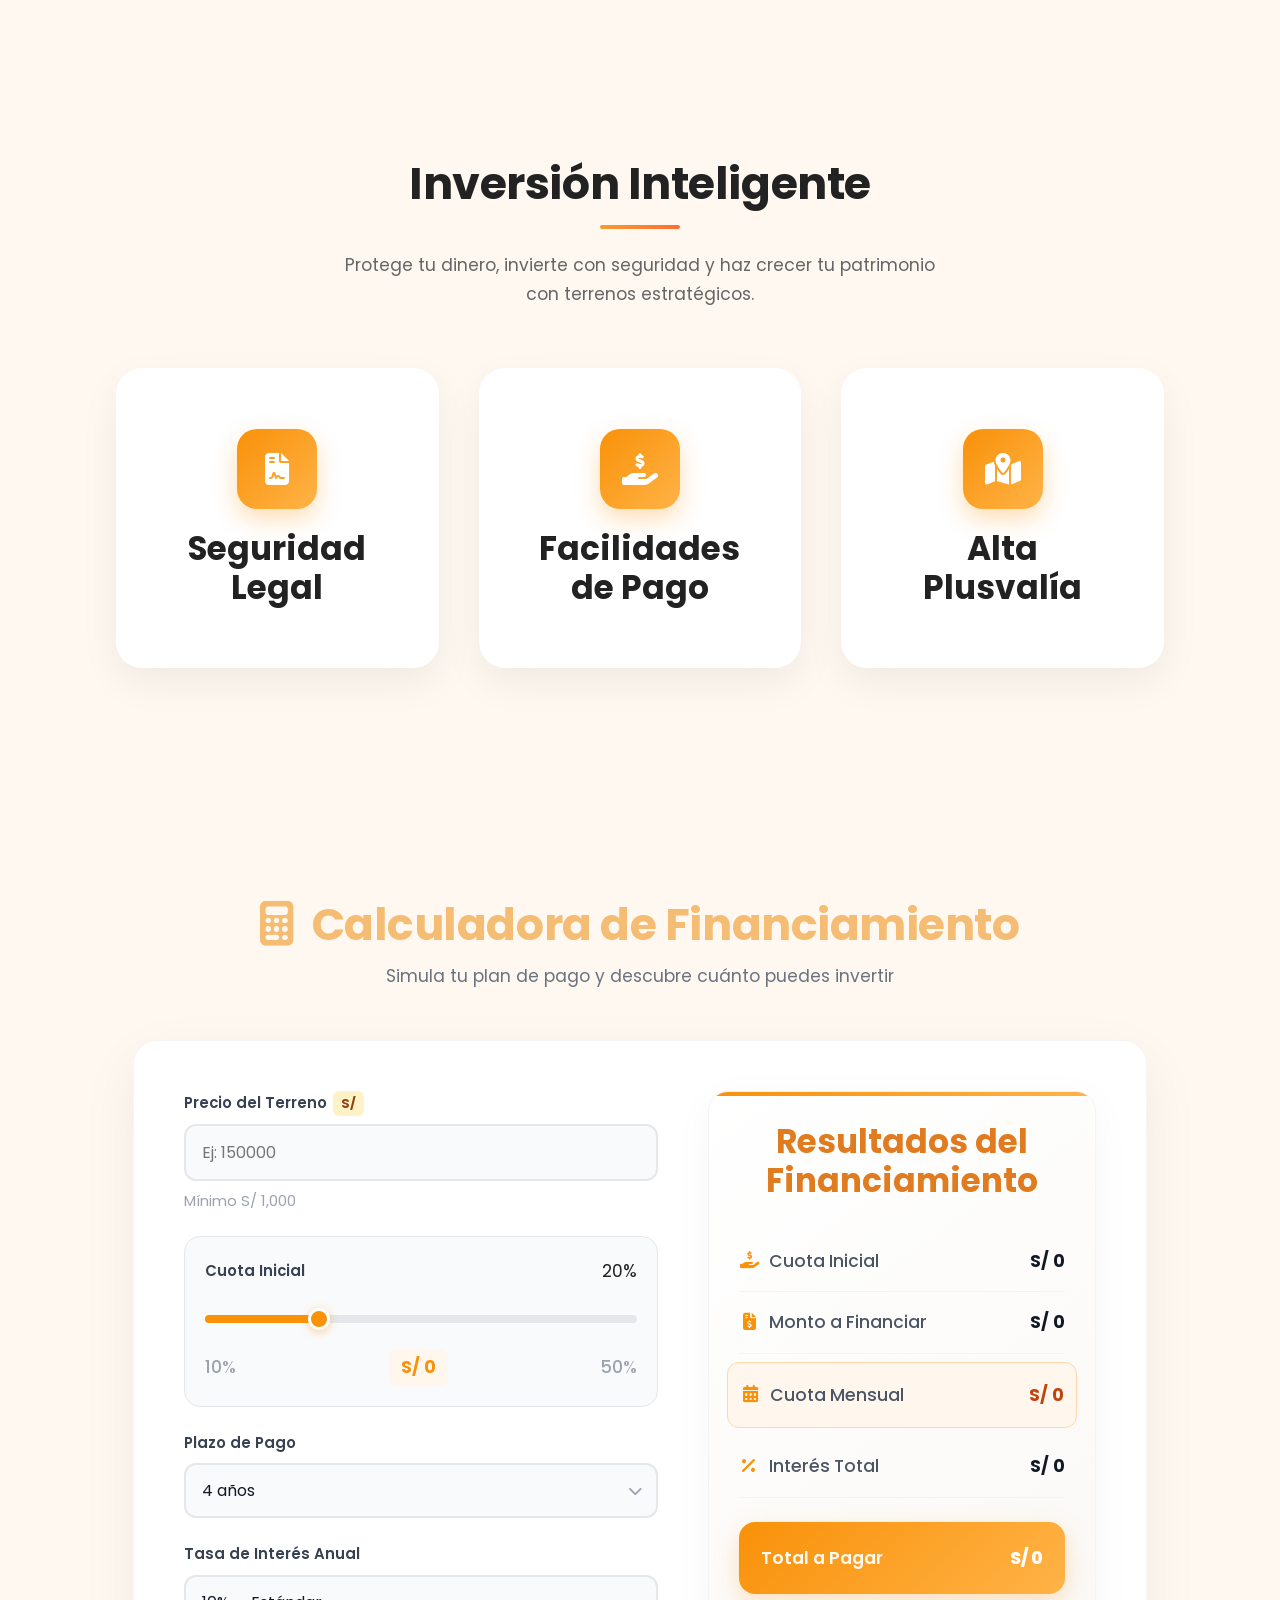
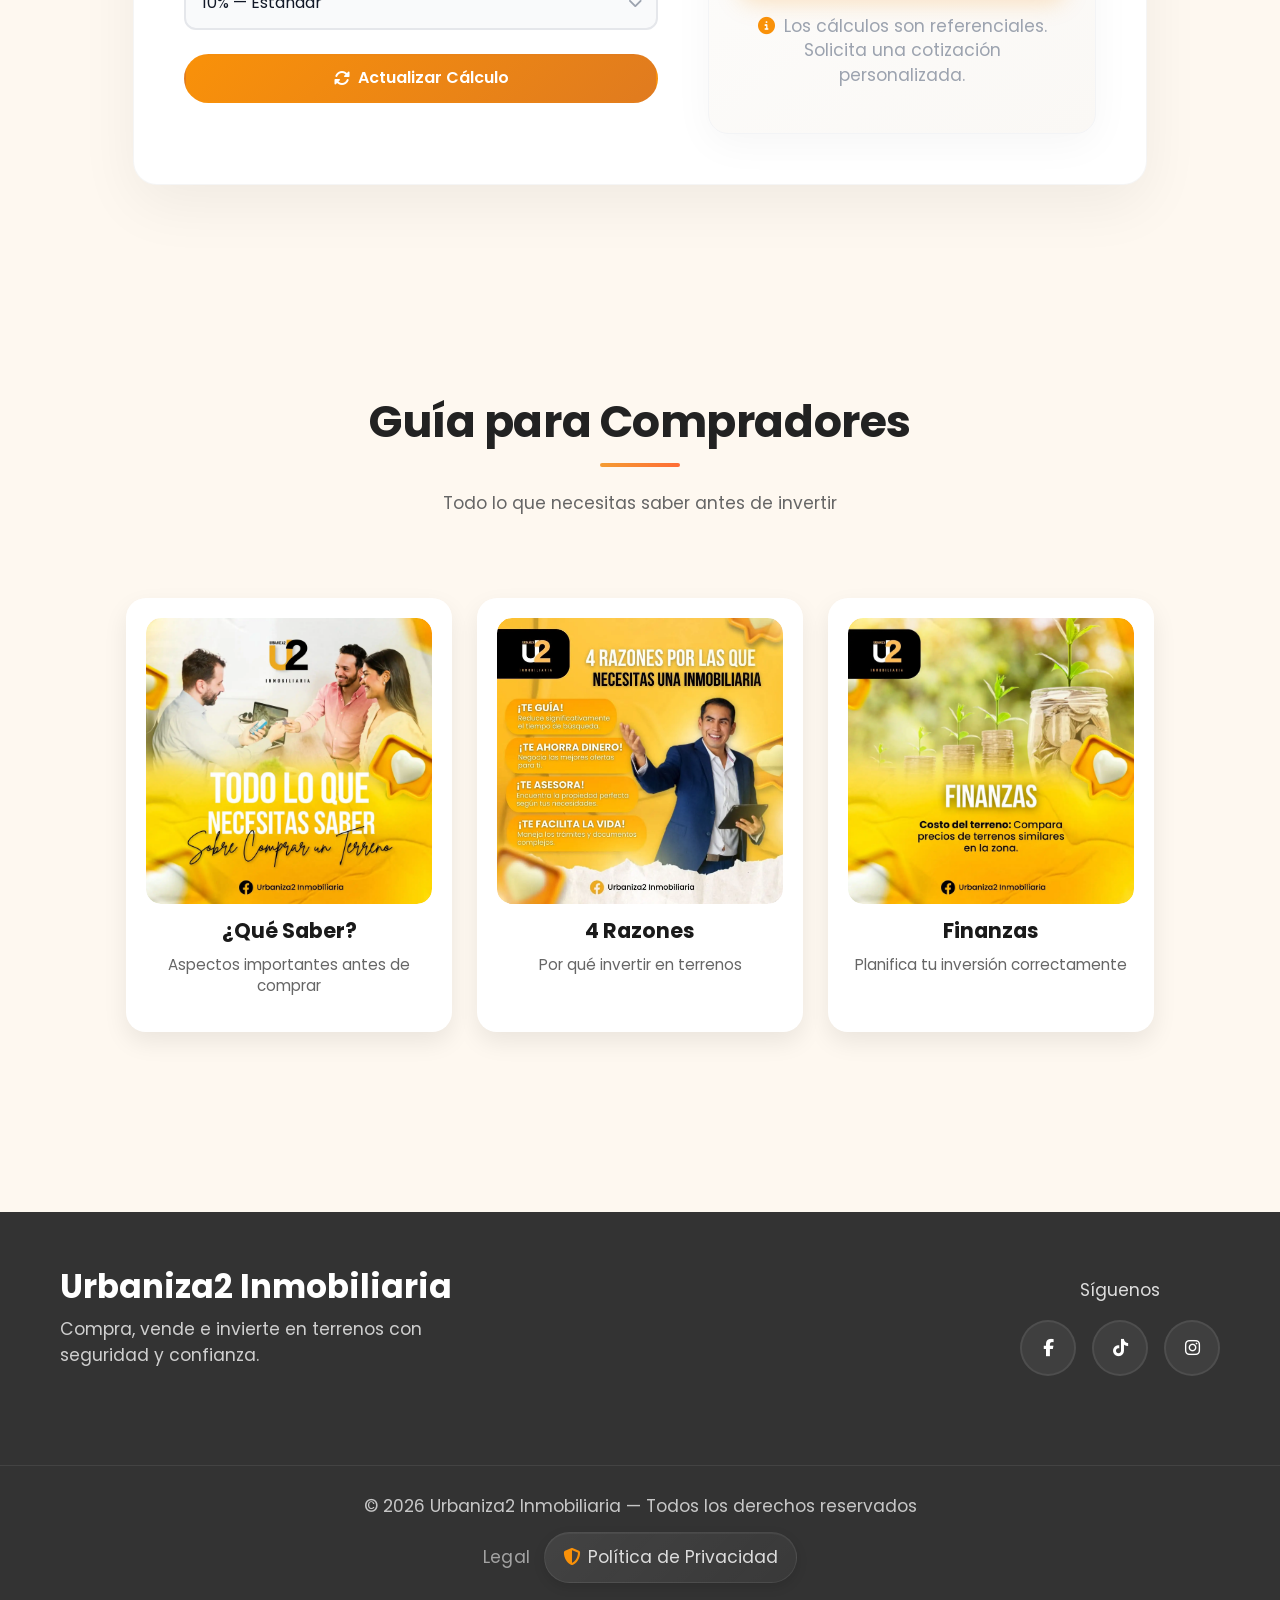
==== commit 0b4da61a: "Add files via upload" ====
--- a/index.html
+++ b/index.html
@@ -1,551 +1,605 @@
 <!doctype html>
 <html lang="es-PE">
-  <head>
-    <meta charset="UTF-8">
-    <meta name="viewport" content="width=device-width, initial-scale=1">
-
-    <!-- SEO básico -->
-    <title>Urbaniza2 Inmobiliaria - Tu Hogar, Tu Futuro</title>
-    <meta name="description" content="Encuentra el terreno perfecto en Chorrillos, Chancay y Végueta. Precios accesibles, facilidades de pago y asesoría legal garantizada.">
-    <meta name="robots" content="index, follow">
-    <meta name="author" content="Urbaniza2 Inmobiliaria">
-    <meta name="theme-color" content="#f99109">
-    <meta name="format-detection" content="telephone=no">
-
-    <!-- Favicon -->
-    <link rel="icon" href="img/logos/U2.png" type="image/png">
-    <link rel="apple-touch-icon" href="img/logos/U2.png">
-
-    <!-- Vista previa al compartir en redes y WhatsApp -->
-    <meta property="og:title" content="Urbaniza2 Inmobiliaria - Tu Hogar, Tu Futuro">
-    <meta property="og:description" content="Encuentra el terreno perfecto con asesoría legal y facilidades de pago.">
-    <meta property="og:image" content="https://urbaniza2.com/img/logos/logourbaniza2.png">
-    <meta property="og:url" content="https://urbaniza2.com">
-    <meta property="og:type" content="website">
-    <meta property="og:locale" content="es_PE">
-
-    <meta name="geo.region" content="PE-LIM">
-    <meta name="geo.placename" content="Lima">
-    <link rel="canonical" href="https://urbaniza2.com/index.html">
-
-    <!-- Rendimiento -->
-    <link rel="preconnect" href="https://fonts.googleapis.com">
-    <link rel="preconnect" href="https://fonts.gstatic.com" crossorigin>
-    <link rel="preconnect" href="https://cdnjs.cloudflare.com">
-    <link rel="preload" as="image" href="img/banner/slider1.jpg">
-
-    <!-- Fuentes e iconos -->
-    <link href="https://fonts.googleapis.com/css2?family=Poppins:wght@300;400;500;600;700;800&display=swap" rel="stylesheet">
-    <link rel="stylesheet" href="https://cdnjs.cloudflare.com/ajax/libs/font-awesome/6.5.0/css/all.min.css">
-
-    <!-- Estilos -->
-    <link rel="stylesheet" href="css/global/base.css">
-    <link rel="stylesheet" href="css/global/animations.css">
-    <link rel="stylesheet" href="css/global/layout.css">
-    <link rel="stylesheet" href="css/global/tipografia.css">
-    <link rel="stylesheet" href="css/global/button.css">
-    <link rel="stylesheet" href="css/global/components.css">
-    <link rel="stylesheet" href="css/global/decorative.css">
-    <link rel="stylesheet" href="css/pages/index.css">
-  </head>
-
-  <body id="top" class="page-home">
-    <header>
+
+<head>
+  <meta charset="UTF-8">
+  <meta name="viewport" content="width=device-width, initial-scale=1">
+
+  <!-- SEO básico -->
+  <title>Urbaniza2 Inmobiliaria - Tu Hogar, Tu Futuro</title>
+  <meta name="description"
+    content="Encuentra el terreno perfecto en Chorrillos, Chancay y Végueta. Precios accesibles, facilidades de pago y asesoría legal garantizada.">
+  <meta name="robots" content="index, follow">
+  <meta name="author" content="Urbaniza2 Inmobiliaria">
+  <meta name="theme-color" content="#f99109">
+  <meta name="format-detection" content="telephone=no">
+
+  <!-- Favicon -->
+  <link rel="icon" href="img/logos/U2.png" type="image/png">
+  <link rel="apple-touch-icon" href="img/logos/U2.png">
+
+  <!-- Vista previa al compartir en redes y WhatsApp -->
+  <meta property="og:title" content="Urbaniza2 Inmobiliaria - Tu Hogar, Tu Futuro">
+  <meta property="og:description" content="Encuentra el terreno perfecto con asesoría legal y facilidades de pago.">
+  <meta property="og:image" content="https://urbaniza2.com/img/logos/logourbaniza2.png">
+  <meta property="og:url" content="https://urbaniza2.com">
+  <meta property="og:type" content="website">
+  <meta property="og:locale" content="es_PE">
+
+  <meta name="geo.region" content="PE-LIM">
+  <meta name="geo.placename" content="Lima">
+  <link rel="canonical" href="https://urbaniza2.com/index.html">
+
+  <!-- Rendimiento -->
+  <link rel="preconnect" href="https://fonts.googleapis.com">
+  <link rel="preconnect" href="https://fonts.gstatic.com" crossorigin>
+  <link rel="preconnect" href="https://cdnjs.cloudflare.com">
+  <link rel="preload" as="image" href="img/banner/slider1.jpg">
+
+  <!-- Fuentes e iconos -->
+  <link href="https://fonts.googleapis.com/css2?family=Poppins:wght@300;400;500;600;700;800&display=swap"
+    rel="stylesheet">
+  <link rel="stylesheet" href="https://cdnjs.cloudflare.com/ajax/libs/font-awesome/6.5.0/css/all.min.css">
+
+  <!-- Estilos -->
+  <link rel="stylesheet" href="css/global/base.css">
+  <link rel="stylesheet" href="css/global/animations.css">
+  <link rel="stylesheet" href="css/global/layout.css">
+  <link rel="stylesheet" href="css/global/tipografia.css">
+  <link rel="stylesheet" href="css/global/button.css">
+  <link rel="stylesheet" href="css/global/components.css">
+  <link rel="stylesheet" href="css/global/decorative.css">
+  <link rel="stylesheet" href="css/pages/index.css">
+</head>
+
+<body id="top" class="page-home">
+  <header>
+    <div class="container">
+      <a href="index.html">
+        <img src="img/logos/logourbaniza2.png" alt="Urbaniza2 Inmobiliaria" class="logo" height="85" loading="eager"
+          decoding="async">
+      </a>
+      <nav aria-label="Navegación principal">
+        <ul>
+          <li><a href="index.html" aria-current="page">Inicio</a></li>
+          <li><a href="paginas/servicios.html">Servicios</a></li>
+          <li><a href="paginas/terrenos.html">Terrenos</a></li>
+          <li><a href="paginas/nosotros.html">Nosotros</a></li>
+          <li><a href="paginas/contacto.html">Contáctanos</a></li>
+          <li><a href="paginas/blog.html">Blog</a></li>
+        </ul>
+      </nav>
+      <button class="menu-toggle" id="menuToggle" aria-label="Abrir menú" aria-expanded="false">
+        <span class="bar"></span>
+        <span class="bar"></span>
+        <span class="bar"></span>
+      </button>
+    </div>
+  </header>
+
+  <!-- HERO SLIDER -->
+  <section id="inicio" class="hero-slider" aria-label="Presentación principal">
+    <div class="slider-container">
+      <div class="slide active">
+        <img src="img/banner/slider1.jpg" alt="Obten las llaves de tu terreno" loading="eager">
+        <div class="slide-overlay"></div>
+      </div>
+
+      <div class="slide">
+        <img src="img/banner/slider2.jpg" alt="Firma tu contrato con urbaniza2" loading="lazy">
+        <div class="slide-overlay"></div>
+      </div>
+
+      <div class="slide">
+        <img src="img/banner/slider3.jpg" alt="Tu terreno en proceso" loading="lazy">
+        <div class="slide-overlay"></div>
+      </div>
+
+      <div class="hero-content">
+        <div class="container">
+          <div class="hero-text">
+            <h1 class="hero-title reveal">Cambia tu alquiler por tu propio terreno hoy</h1>
+            <p class="hero-description reveal">
+              Invierte con seguridad en <strong>Chorrillos, Chancay y Végueta</strong>. Precios exclusivos de
+              <strong>preventa</strong> con asesoría legal completa. Tu futuro comienza hoy.
+            </p>
+            <div class="btn-group hero-buttons">
+              <a href="paginas/terrenos.html" class="btn btn-primary reveal">Ver Proyectos</a>
+              <a href="https://wa.me/51982664102" class="btn btn-secondary reveal" target="_blank"
+                rel="noopener noreferrer">
+                <i class="fab fa-whatsapp" aria-hidden="true"></i> Contáctanos
+              </a>
+            </div>
+
+            <div class="hero-stats reveal">
+              <div class="stat-card">
+                <span class="stat-number">+120</span>
+                <span class="stat-label">Familias atendidas</span>
+              </div>
+
+              <div class="stat-card">
+                <span class="stat-number">3</span>
+                <span class="stat-label">Zonas de inversión</span>
+              </div>
+
+              <div class="stat-card">
+                <span class="stat-number">100%</span>
+                <span class="stat-label">Respaldo legal</span>
+              </div>
+            </div>
+
+
+          </div>
+        </div>
+      </div>
+
+      <div class="slider-controls">
+        <button type="button" class="slider-btn prev-btn" id="prevBtn" aria-label="Slide anterior">
+          <i class="fas fa-chevron-left" aria-hidden="true"></i>
+        </button>
+        <button type="button" class="slider-btn next-btn" id="nextBtn" aria-label="Slide siguiente">
+          <i class="fas fa-chevron-right" aria-hidden="true"></i>
+        </button>
+      </div>
+
+      <div class="slider-indicators" role="group" aria-label="Indicadores del slider">
+        <span class="indicator active" data-slide="0" role="button" aria-label="Ir al slide 1" tabindex="0"></span>
+        <span class="indicator" data-slide="1" role="button" aria-label="Ir al slide 2" tabindex="0"></span>
+        <span class="indicator" data-slide="2" role="button" aria-label="Ir al slide 3" tabindex="0"></span>
+      </div>
+    </div>
+
+    <div class="hero-announcement">
       <div class="container">
-        <a href="index.html">
-          <img src="img/logos/logourbaniza2.png" alt="Urbaniza2 Inmobiliaria" class="logo" height="85" loading="eager" decoding="async">
+        <a href="paginas/servicios.html#tiktok" class="announcement-link">
+          <p class="announcement-text">
+            <span class="badge">NUEVO</span>
+            Además de nuestros terrenos, descubre nuestra <strong>Casa de Campo Las Reinas</strong>
+            <span class="cta">Ver video <i class="fas fa-chevron-right" aria-hidden="true"></i></span>
+          </p>
         </a>
-        <nav aria-label="Navegación principal">
-          <ul>
-            <li><a href="index.html" aria-current="page">Inicio</a></li>
-            <li><a href="paginas/servicios.html">Servicios</a></li>
-            <li><a href="paginas/terrenos.html">Terrenos</a></li>
-            <li><a href="paginas/nosotros.html">Nosotros</a></li>
-            <li><a href="paginas/contacto.html">Contáctanos</a></li>
-            <li><a href="paginas/blog.html">Blog</a></li>
-          </ul>
-        </nav>
-        <button class="menu-toggle" id="menuToggle" aria-label="Abrir menú" aria-expanded="false">
-          <span class="bar"></span>
-          <span class="bar"></span>
-          <span class="bar"></span>
-        </button>
-      </div>
-    </header>
-
-    <!-- HERO SLIDER -->
-    <section id="inicio" class="hero-slider" aria-label="Presentación principal">
-      <div class="slider-container">
-        <div class="slide active">
-          <img src="img/banner/slider1.jpg" alt="Obten las llaves de tu terreno" loading="eager">
-          <div class="slide-overlay"></div>
-        </div>
-
-        <div class="slide">
-          <img src="img/banner/slider2.jpg" alt="Firma tu contrato con urbaniza2" loading="lazy">
-          <div class="slide-overlay"></div>
-        </div>
-
-        <div class="slide">
-          <img src="img/banner/slider3.jpg" alt="Tu terreno en proceso" loading="lazy">
-          <div class="slide-overlay"></div>
-        </div>
-
-        <div class="hero-content">
-          <div class="container">
-            <div class="hero-text">
-              <h1 class="hero-title reveal">Cambia tu alquiler por tu propio terreno hoy</h1>
-              <p class="hero-description reveal">
-                Invierte con seguridad en <strong>Chorrillos, Chancay y Végueta</strong>. Precios exclusivos de <strong>preventa</strong> con asesoría legal completa. Tu futuro comienza hoy.
-              </p>
-              <div class="btn-group hero-buttons">
-                <a href="paginas/terrenos.html" class="btn btn-primary reveal">Ver Proyectos</a>
-                <a href="https://wa.me/51982664102" class="btn btn-secondary reveal" target="_blank" rel="noopener noreferrer">
-                  <i class="fab fa-whatsapp" aria-hidden="true"></i> Contáctanos
-                </a>
-              </div>
-            </div>
-          </div>
-        </div>
-
-        <div class="slider-controls">
-          <button type="button" class="slider-btn prev-btn" id="prevBtn" aria-label="Slide anterior">
-            <i class="fas fa-chevron-left" aria-hidden="true"></i>
-          </button>
-          <button type="button" class="slider-btn next-btn" id="nextBtn" aria-label="Slide siguiente">
-            <i class="fas fa-chevron-right" aria-hidden="true"></i>
-          </button>
-        </div>
-
-        <div class="slider-indicators" role="group" aria-label="Indicadores del slider">
-          <span class="indicator active" data-slide="0" role="button" aria-label="Ir al slide 1" tabindex="0"></span>
-          <span class="indicator" data-slide="1" role="button" aria-label="Ir al slide 2" tabindex="0"></span>
-          <span class="indicator" data-slide="2" role="button" aria-label="Ir al slide 3" tabindex="0"></span>
-        </div>
-      </div>
-
-      <div class="hero-announcement">
-        <div class="container">
-          <a href="paginas/servicios.html#tiktok" class="announcement-link">
-            <p class="announcement-text">
-              <span class="badge">NUEVO</span>
-              Además de nuestros terrenos, descubre nuestra <strong>Casa de Campo Las Reinas</strong>
-              <span class="cta">Ver video <i class="fas fa-chevron-right" aria-hidden="true"></i></span>
-            </p>
+      </div>
+    </div>
+  </section>
+  <!-- FIN HERO SLIDER -->
+
+  <main>
+    <!-- TERRENOS DISPONIBLES - INDEX -->
+    <section id="terrenos-disponibles" aria-labelledby="terrenos-titulo">
+      <div class="container">
+        <h2 id="terrenos-titulo" class="terrdis-titulo">Terrenos Disponibles</h2>
+
+        <p class="section-subtitle">
+          ¡No dejes pasar la oportunidad! Asegura el patrimonio de tu familia con precios de preventa y ubicación
+          privilegiada. 🔑
+        </p>
+
+        <!-- CARD 1 — Chancay -->
+        <article class="terreno-card" data-tipo="Terreno" data-ubicacion="Chancay" data-precio="95000" data-moneda="S/">
+          <div class="terreno-img">
+            <img src="img/terrenos/chancay1.webp" alt="Terreno en Chancay de 180 m²" width="600" height="400"
+              loading="lazy" decoding="async">
+          </div>
+          <div class="terreno-info">
+            <h3>Chancay</h3>
+            <div class="linea-decorativa" aria-hidden="true"></div>
+            <ul class="terreno-detalles">
+              <li>180 m²</li>
+              <li>Excelente ubicación cerca del centro</li>
+              <li>Documentos en regla</li>
+            </ul>
+            <p class="precio">Consultar Precio</p>
+            <div class="card-actions">
+              <button class="btn-comprar" type="button" data-ubicacion="Chancay" data-precio="95000" data-area="180 m²"
+                data-terreno-id="6">
+                <i class="fas fa-shopping-cart" aria-hidden="true"></i> Comprar
+              </button>
+              <a href="javascript:void(0)" class="btn-ubicacion" data-destino="-11.5552648,-77.2746358">
+                <i class="fas fa-map-marker-alt" aria-hidden="true"></i> Ver Ubicación
+              </a>
+            </div>
+          </div>
+        </article>
+
+        <!-- CARD 2 — Végueta -->
+        <article class="terreno-card" data-tipo="Terreno" data-ubicacion="Végueta" data-precio="85000" data-moneda="S/">
+          <div class="terreno-img">
+            <img src="img/terrenos/vegueta.webp" alt="Terreno en Végueta de 220 m²" width="600" height="400"
+              loading="lazy" decoding="async">
+          </div>
+
+          <div class="terreno-info">
+            <h3>Végueta</h3>
+            <div class="linea-decorativa" aria-hidden="true"></div>
+            <ul class="terreno-detalles">
+              <li>220 m²</li>
+              <li>Zona tranquila y en crecimiento</li>
+              <li>Perfecto para inversión</li>
+            </ul>
+            <p class="precio">Consultar Precio</p>
+            <div class="card-actions">
+              <button class="btn-comprar" type="button" data-ubicacion="Vegueta" data-precio="85000" data-area="220 m²"
+                data-terreno-id="7">
+                <i class="fas fa-shopping-cart" aria-hidden="true"></i> Comprar
+              </button>
+              <a href="javascript:void(0)" class="btn-ubicacion" data-destino="-10.994598,-77.6302965">
+                <i class="fas fa-map-marker-alt" aria-hidden="true"></i> Ver Ubicación
+              </a>
+            </div>
+          </div>
+        </article>
+
+        <!-- CARD 3 — Huacho -->
+        <article class="terreno-card" data-tipo="Departamento" data-ubicacion="Huacho" data-precio="0" data-moneda="S/">
+          <div class="terreno-img">
+            <img src="img/terrenos/huacho.webp" alt="Departamento en Huacho de 120 m², 3er piso" width="600"
+              height="400" loading="lazy" decoding="async">
+          </div>
+          <div class="terreno-info">
+            <h3>Huacho</h3>
+            <div class="linea-decorativa" aria-hidden="true"></div>
+            <ul class="terreno-detalles">
+              <li>120 m² – 3er piso</li>
+              <li>Costado a parque infantil</li>
+              <li>Cerca a Tottus y Poder Judicial</li>
+            </ul>
+            <p class="precio">Consultar Precio</p>
+            <div class="card-actions">
+              <button class="btn-comprar" type="button" data-ubicacion="Huacho" data-precio="0" data-area="120 m²"
+                data-terreno-id="8">
+                <i class="fas fa-shopping-cart" aria-hidden="true"></i> Consultar
+              </button>
+              <a href="javascript:void(0)" class="btn-ubicacion" data-destino="-11.1091326,-77.6029019">
+                <i class="fas fa-map-marker-alt" aria-hidden="true"></i> Ver Ubicación
+              </a>
+            </div>
+          </div>
+        </article>
+
+        <div class="terrenos-footer">
+          <a href="https://wa.me/51982664102?text=Hola,%20quiero%20información." class="btn btn-secondary"
+            target="_blank" rel="noopener noreferrer">
+            <i class="fab fa-whatsapp" aria-hidden="true"></i> Consulta por WhatsApp
           </a>
+          <a href="paginas/terrenos.html" class="btn-ver-todos">
+            Terrenos Disponibles <i class="fas fa-arrow-right" aria-hidden="true"></i>
+          </a>
         </div>
       </div>
     </section>
-    <!-- FIN HERO SLIDER -->
-
-    <main>
-      <!-- TERRENOS DISPONIBLES - INDEX -->
-      <section id="terrenos-disponibles" aria-labelledby="terrenos-titulo">
-        <div class="container">
-          <h2 id="terrenos-titulo" class="terrdis-titulo">Terrenos Disponibles</h2>
-
-          <p class="section-subtitle">
-            ¡No dejes pasar la oportunidad! Asegura el patrimonio de tu familia con precios de preventa y ubicación privilegiada. 🔑
+
+    <!-- VIDEO CHANCAY -->
+    <section class="reel-clean reveal" aria-labelledby="reel-titulo">
+      <div class="container reel-grid">
+        <div class="reel-content reveal">
+          <h2 class="reel-title" id="reel-titulo">🚀 Oportunidad de Inversión en Chancay</h2>
+          <p class="reel-desc">
+            Terreno de <strong>20,000 m²</strong> frente a la Panamericana Norte, en una zona estratégica impulsada por
+            el desarrollo del <strong>Puerto de Chancay</strong>.
           </p>
 
-          <!-- CARD 1 — Chancay -->
-          <article class="terreno-card" data-tipo="Terreno" data-ubicacion="Chancay" data-precio="95000" data-moneda="S/">
-            <div class="terreno-img">
-              <img src="img/terrenos/chancay1.webp" alt="Terreno en Chancay de 180 m²" width="600" height="400" loading="lazy" decoding="async">
-            </div>
-            <div class="terreno-info">
-              <h3>Chancay</h3>
-              <div class="linea-decorativa" aria-hidden="true"></div>
-              <ul class="terreno-detalles">
-                <li>180 m²</li>
-                <li>Excelente ubicación cerca del centro</li>
-                <li>Documentos en regla</li>
-              </ul>
-              <p class="precio">Consultar Precio</p>
-              <div class="card-actions">
-                <button class="btn-comprar" type="button" data-ubicacion="Chancay" data-precio="95000" data-area="180 m²" data-terreno-id="6">
-                  <i class="fas fa-shopping-cart" aria-hidden="true"></i> Comprar
-                </button>
-                <a href="javascript:void(0)" class="btn-ubicacion" data-destino="-11.5552648,-77.2746358">
-                  <i class="fas fa-map-marker-alt" aria-hidden="true"></i> Ver Ubicación
-                </a>
-              </div>
-            </div>
-          </article>
-
-          <!-- CARD 2 — Végueta -->
-          <article class="terreno-card" data-tipo="Terreno" data-ubicacion="Végueta" data-precio="85000" data-moneda="S/">
-            <div class="terreno-img">
-              <img src="img/terrenos/vegueta.webp" alt="Terreno en Végueta de 220 m²" width="600" height="400" loading="lazy" decoding="async">
-            </div>
-
-            <div class="terreno-info">
-              <h3>Végueta</h3>
-              <div class="linea-decorativa" aria-hidden="true"></div>
-              <ul class="terreno-detalles">
-                <li>220 m²</li>
-                <li>Zona tranquila y en crecimiento</li>
-                <li>Perfecto para inversión</li>
-              </ul>
-              <p class="precio">Consultar Precio</p>
-              <div class="card-actions">
-                <button class="btn-comprar" type="button" data-ubicacion="Vegueta" data-precio="85000" data-area="220 m²" data-terreno-id="7">
-                  <i class="fas fa-shopping-cart" aria-hidden="true"></i> Comprar
-                </button>
-                <a href="javascript:void(0)" class="btn-ubicacion" data-destino="-10.994598,-77.6302965">
-                  <i class="fas fa-map-marker-alt" aria-hidden="true"></i> Ver Ubicación
-                </a>
-              </div>
-            </div>
-          </article>
-
-          <!-- CARD 3 — Huacho -->
-          <article class="terreno-card" data-tipo="Departamento" data-ubicacion="Huacho" data-precio="0" data-moneda="S/">
-            <div class="terreno-img">
-              <img src="img/terrenos/huacho.webp" alt="Departamento en Huacho de 120 m², 3er piso" width="600" height="400" loading="lazy" decoding="async">
-            </div>
-            <div class="terreno-info">
-              <h3>Huacho</h3>
-              <div class="linea-decorativa" aria-hidden="true"></div>
-              <ul class="terreno-detalles">
-                <li>120 m² – 3er piso</li>
-                <li>Costado a parque infantil</li>
-                <li>Cerca a Tottus y Poder Judicial</li>
-              </ul>
-              <p class="precio">Consultar Precio</p>
-              <div class="card-actions">
-                <button class="btn-comprar" type="button" data-ubicacion="Huacho" data-precio="0" data-area="120 m²" data-terreno-id="8">
-                  <i class="fas fa-shopping-cart" aria-hidden="true"></i> Consultar
-                </button>
-                <a href="javascript:void(0)" class="btn-ubicacion" data-destino="-11.1091326,-77.6029019">
-                  <i class="fas fa-map-marker-alt" aria-hidden="true"></i> Ver Ubicación
-                </a>
-              </div>
-            </div>
-          </article>
-
-          <div class="terrenos-footer">
-            <a href="https://wa.me/51982664102?text=Hola,%20quiero%20información." class="btn btn-secondary" target="_blank" rel="noopener noreferrer">
-              <i class="fab fa-whatsapp" aria-hidden="true"></i> Consulta por WhatsApp
-            </a>
-            <a href="paginas/terrenos.html" class="btn-ver-todos">
-              Terrenos Disponibles <i class="fas fa-arrow-right" aria-hidden="true"></i>
-            </a>
-          </div>
-        </div>
-      </section>
-
-      <!-- VIDEO CHANCAY -->
-      <section class="reel-clean reveal" aria-labelledby="reel-titulo">
-        <div class="container reel-grid">
-          <div class="reel-content reveal">
-            <h2 class="reel-title" id="reel-titulo">🚀 Oportunidad de Inversión en Chancay</h2>
-            <p class="reel-desc">
-              Terreno de <strong>20,000 m²</strong> frente a la Panamericana Norte, en una zona estratégica impulsada por el desarrollo del <strong>Puerto de Chancay</strong>.
-            </p>
-
-            <!-- VIDEO MOBILE -->
-            <div class="reel-video reel-video-mobile reveal">
-              <video controls muted loop playsinline="playsinline" preload="metadata" aria-label="Video del terreno en Chancay">
-                <source src="video/chancay.mp4" type="video/mp4">
-                Tu navegador no soporta videos HTML5.
-              </video>
-            </div>
-
-            <ul class="reel-benefits">
-              <li>📍 Ubicación estratégica</li>
-              <li>💰 Alta valorización</li>
-              <li>🚛 Ideal para logística o almacenes</li>
-              <li>📈 Crecimiento asegurado</li>
-            </ul>
-
-            <div class="reel-cta reveal">
-              <a href="https://wa.me/51982664102?text=Hola,%20quiero%20información." class="btn btn-secondary" target="_blank" rel="noopener noreferrer">
-                Consulta disponibilidad
-              </a>
-            </div>
-          </div>
-
-          <!-- VIDEO DESKTOP -->
-          <div class="reel-video reel-video-desktop reveal">
-            <video controls muted loop preload="metadata" aria-label="Video del terreno en Chancay">
+          <!-- VIDEO MOBILE -->
+          <div class="reel-video reel-video-mobile reveal">
+            <video controls muted loop playsinline="playsinline" preload="metadata"
+              aria-label="Video del terreno en Chancay">
               <source src="video/chancay.mp4" type="video/mp4">
               Tu navegador no soporta videos HTML5.
             </video>
           </div>
-        </div>
-      </section>
-
-      <!-- SERVICIOS -->
-      <section id="servicios" class="services-section reveal" aria-labelledby="servicios-titulo">
-        <div class="container">
-          <h2 class="section-title" id="servicios-titulo">Inversión Inteligente</h2>
-          <p class="section-subtitle">Protege tu dinero, invierte con seguridad y haz crecer tu patrimonio con terrenos estratégicos.</p>
-
-          <div class="services-grid">
-            <div class="service-card reveal">
-              <div class="service-card-inner">
-                <div class="service-card-front">
-                  <div class="service-icon"><i class="fas fa-file-contract" aria-hidden="true"></i></div>
-                  <h3>Seguridad Legal</h3>
-                </div>
-                <div class="service-card-back">
-                  <p>Documentos verificados, respaldo notarial y asesoría legal completa para una compra 100% segura.</p>
-                </div>
-              </div>
-            </div>
-
-            <div class="service-card reveal">
-              <div class="service-card-inner">
-                <div class="service-card-front">
-                  <div class="service-icon"><i class="fas fa-hand-holding-usd" aria-hidden="true"></i></div>
-                  <h3>Facilidades de Pago</h3>
-                </div>
-                <div class="service-card-back">
-                  <p>Planes flexibles y financiamiento directo para que inviertas sin presión económica.</p>
-                </div>
-              </div>
-            </div>
-
-            <div class="service-card reveal">
-              <div class="service-card-inner">
-                <div class="service-card-front">
-                  <div class="service-icon"><i class="fas fa-map-marked-alt" aria-hidden="true"></i></div>
-                  <h3>Alta Plusvalía</h3>
-                </div>
-                <div class="service-card-back">
-                  <p>Ubicaciones estratégicas con crecimiento urbano constante que incrementan el valor de tu inversión.</p>
-                </div>
-              </div>
-            </div>
-          </div>
-        </div>
-      </section>
-
-      <!-- CALCULADORA DE FINANCIAMIENTO -->
-      <section id="calculadora" class="calculadora-section" aria-labelledby="calc-title">
-        <div class="container">
-          <h2 id="calc-title" class="reveal"><i class="fas fa-calculator" aria-hidden="true"></i> Calculadora de Financiamiento</h2>
-          <p class="reveal">Simula tu plan de pago y descubre cuánto puedes invertir</p>
-
-          <div class="calculadora-container reveal">
-            <form class="calculadora-inputs" id="form-calculadora" novalidate>
-              <div class="input-group">
-                <label for="precio-terreno">Precio del Terreno <span class="currency-tag">S/</span></label>
-                <input type="number" id="precio-terreno" placeholder="Ej: 150000" min="1000" max="10000000" step="1000" required aria-describedby="precio-ayuda">
-                <small id="precio-ayuda" class="input-help">Mínimo S/ 1,000</small>
-              </div>
-
-              <div class="input-group slider-group">
-                <div class="slider-header">
-                  <label for="cuota-inicial">Cuota Inicial</label>
-                  <span class="calc-badge" id="cuota-porcentaje">20%</span>
-                </div>
-                <input type="range" id="cuota-inicial" min="10" max="50" value="20" step="5">
-                <div class="slider-values">
-                  <span class="slider-min">10%</span>
-                  <output for="cuota-inicial" id="cuota-inicial-valor" class="output-highlight">S/ 0</output>
-                  <span class="slider-max">50%</span>
-                </div>
-              </div>
-
-              <div class="input-group">
-                <label for="plazo-pago">Plazo de Pago</label>
-                <div class="select-wrapper">
-                  <select id="plazo-pago">
-                    <option value="3">3 años</option>
-                    <option value="4" selected>4 años</option>
-                    <option value="5">5 años</option>
-                    <option value="6">6 años</option>
-                    <option value="7">7 años</option>
-                    <option value="8">8 años</option>
-                    <option value="9">9 años</option>
-                    <option value="10">10 años</option>
-                  </select>
-                  <i class="fas fa-chevron-down" aria-hidden="true"></i>
-                </div>
-              </div>
-
-              <div class="input-group">
-                <label for="tasa-interes">Tasa de Interés Anual</label>
-                <div class="select-wrapper">
-                  <select id="tasa-interes">
-                    <option value="8">8% — Promocional</option>
-                    <option value="10" selected>10% — Estándar</option>
-                    <option value="12">12% — Premium</option>
-                    <option value="15">15% — Especial</option>
-                  </select>
-                  <i class="fas fa-chevron-down" aria-hidden="true"></i>
-                </div>
-              </div>
-
-              <button type="submit" id="btn-actualizar-calculo" class="btn-actualizar-calculo">
-                <i class="fas fa-sync-alt" aria-hidden="true"></i> Actualizar Cálculo
-              </button>
-            </form>
-
-            <div class="calculadora-resultados" role="region" aria-live="polite" aria-label="Resultados del financiamiento">
-              <h3>Resultados del Financiamiento</h3>
-              <div class="resultado-grid">
-                <div class="resultado-item">
-                  <span class="resultado-label"><i class="fas fa-hand-holding-usd" aria-hidden="true"></i> Cuota Inicial</span>
-                  <span id="cuota-inicial-resultado" class="resultado-valor">S/ 0</span>
-                </div>
-                <div class="resultado-item">
-                  <span class="resultado-label"><i class="fas fa-file-invoice-dollar" aria-hidden="true"></i> Monto a Financiar</span>
-                  <span id="monto-financiar" class="resultado-valor">S/ 0</span>
-                </div>
-                <div class="resultado-item destacado">
-                  <span class="resultado-label"><i class="fas fa-calendar-alt" aria-hidden="true"></i> Cuota Mensual</span>
-                  <span id="cuota-mensual" class="resultado-valor">S/ 0</span>
-                </div>
-                <div class="resultado-item">
-                  <span class="resultado-label"><i class="fas fa-percentage" aria-hidden="true"></i> Interés Total</span>
-                  <span id="interes-total" class="resultado-valor">S/ 0</span>
-                </div>
-              </div>
-              <div class="resultado-item total">
-                <span class="resultado-label">Total a Pagar</span>
-                <span id="total-pagar" class="resultado-valor">S/ 0</span>
-              </div>
-              <p class="resultado-nota"><i class="fas fa-info-circle" aria-hidden="true"></i> Los cálculos son referenciales. Solicita una cotización personalizada.</p>
-            </div>
-          </div>
-        </div>
-      </section>
-
-      <!-- GUÍA PARA COMPRADORES -->
-      <section id="guia" class="info-section reveal" aria-labelledby="guia-titulo">
-        <div class="container">
-          <h2 class="section-title" id="guia-titulo">Guía para Compradores</h2>
-          <p class="section-subtitle">Todo lo que necesitas saber antes de invertir</p>
-
-          <div class="guia-scroll">
-            <div class="guia-card" data-caption="¿Qué Saber? — Aspectos importantes antes de comprar">
-              <div class="guia-img-wrap">
-                <img src="img/guiaparacompradores/saber.webp" alt="¿Qué saber antes de comprar un terreno?" loading="lazy">
-              </div>
-              <h3>¿Qué Saber?</h3>
-              <p>Aspectos importantes antes de comprar</p>
-            </div>
-            <div class="guia-card" data-caption="4 Razones — Por qué invertir en terrenos">
-              <div class="guia-img-wrap">
-                <img src="img/guiaparacompradores/4razones.webp" alt="4 razones para invertir en terrenos" loading="lazy">
-              </div>
-              <h3>4 Razones</h3>
-              <p>Por qué invertir en terrenos</p>
-            </div>
-            <div class="guia-card" data-caption="Finanzas — Planifica tu inversión correctamente">
-              <div class="guia-img-wrap">
-                <img src="img/guiaparacompradores/finanzas.webp" alt="Planificación financiera para inversión en terrenos" loading="lazy">
-              </div>
-              <h3>Finanzas</h3>
-              <p>Planifica tu inversión correctamente</p>
-            </div>
-          </div>
-        </div>
-      </section>
-
-      <!-- MODAL (una sola vez en el body) - Corregido: src no vacío -->
-      <div class="guia-modal" id="guiaModal" onclick="closeGuiaZoom(event)">
-        <div class="guia-modal-caption" id="guiaModalCaption"></div>
-      </div>
-    </main>
-
-    <!-- MODAL FORMULARIO COMPRA -->
-    <div id="modal-compra" class="modal-compra" role="dialog" aria-modal="true" aria-labelledby="modal-compra-titulo" hidden>
-      <div class="modal-compra-content">
-        <div class="modal-compra-header">
-          <h2 id="modal-compra-titulo">Formulario de Compra</h2>
-          <button type="button" class="close-compra" aria-label="Cerrar formulario">✕</button>
-        </div>
-
-        <div class="modal-compra-body">
-          <div class="terreno-seleccionado">
-            <h3>Terreno seleccionado</h3>
-            <div class="terreno-info">
-              <p><strong>Ubicación:</strong> <span id="info-ubicacion">-</span></p>
-              <p><strong>Área:</strong> <span id="info-area">-</span></p>
-            </div>
-          </div>
-
-          <form class="form-compra" novalidate>
-            <div class="form-grid">
-              <div class="form-group">
-                <label for="compra-nombre">Nombre</label>
-                <input type="text" id="compra-nombre" name="nombre" required autocomplete="given-name">
-              </div>
-              <div class="form-group">
-                <label for="compra-telefono">Teléfono</label>
-                <input type="tel" id="compra-telefono" name="telefono" required autocomplete="tel">
-              </div>
-              <div class="form-group full-width">
-                <label for="compra-mensaje">Mensaje</label>
-                <textarea id="compra-mensaje" name="mensaje" rows="3"></textarea>
-              </div>
-            </div>
-
-            <div class="form-actions">
-              <button type="button" class="btn-cancelar">Cancelar</button>
-              <button type="submit" class="btn-enviar-compra">Enviar</button>
-            </div>
+
+          <ul class="reel-benefits">
+            <li>📍 Ubicación estratégica</li>
+            <li>💰 Alta valorización</li>
+            <li>🚛 Ideal para logística o almacenes</li>
+            <li>📈 Crecimiento asegurado</li>
+          </ul>
+
+          <div class="reel-cta reveal">
+            <a href="https://wa.me/51982664102?text=Hola,%20quiero%20información." class="btn btn-secondary"
+              target="_blank" rel="noopener noreferrer">
+              Consulta disponibilidad
+            </a>
+          </div>
+        </div>
+
+        <!-- VIDEO DESKTOP -->
+        <div class="reel-video reel-video-desktop reveal">
+          <video controls muted loop preload="metadata" aria-label="Video del terreno en Chancay">
+            <source src="video/chancay.mp4" type="video/mp4">
+            Tu navegador no soporta videos HTML5.
+          </video>
+        </div>
+      </div>
+    </section>
+
+    <!-- SERVICIOS -->
+    <section id="servicios" class="services-section reveal" aria-labelledby="servicios-titulo">
+      <div class="container">
+        <h2 class="section-title" id="servicios-titulo">Inversión Inteligente</h2>
+        <p class="section-subtitle">Protege tu dinero, invierte con seguridad y haz crecer tu patrimonio con terrenos
+          estratégicos.</p>
+
+        <div class="services-grid">
+          <div class="service-card reveal">
+            <div class="service-card-inner">
+              <div class="service-card-front">
+                <div class="service-icon"><i class="fas fa-file-contract" aria-hidden="true"></i></div>
+                <h3>Seguridad Legal</h3>
+              </div>
+              <div class="service-card-back">
+                <p>Documentos verificados, respaldo notarial y asesoría legal completa para una compra 100% segura.</p>
+              </div>
+            </div>
+          </div>
+
+          <div class="service-card reveal">
+            <div class="service-card-inner">
+              <div class="service-card-front">
+                <div class="service-icon"><i class="fas fa-hand-holding-usd" aria-hidden="true"></i></div>
+                <h3>Facilidades de Pago</h3>
+              </div>
+              <div class="service-card-back">
+                <p>Planes flexibles y financiamiento directo para que inviertas sin presión económica.</p>
+              </div>
+            </div>
+          </div>
+
+          <div class="service-card reveal">
+            <div class="service-card-inner">
+              <div class="service-card-front">
+                <div class="service-icon"><i class="fas fa-map-marked-alt" aria-hidden="true"></i></div>
+                <h3>Alta Plusvalía</h3>
+              </div>
+              <div class="service-card-back">
+                <p>Ubicaciones estratégicas con crecimiento urbano constante que incrementan el valor de tu inversión.
+                </p>
+              </div>
+            </div>
+          </div>
+        </div>
+      </div>
+    </section>
+
+    <!-- CALCULADORA DE FINANCIAMIENTO -->
+    <section id="calculadora" class="calculadora-section" aria-labelledby="calc-title">
+      <div class="container">
+        <h2 id="calc-title" class="reveal"><i class="fas fa-calculator" aria-hidden="true"></i> Calculadora de
+          Financiamiento</h2>
+        <p class="reveal">Simula tu plan de pago y descubre cuánto puedes invertir</p>
+
+        <div class="calculadora-container reveal">
+          <form class="calculadora-inputs" id="form-calculadora" novalidate>
+            <div class="input-group">
+              <label for="precio-terreno">Precio del Terreno <span class="currency-tag">S/</span></label>
+              <input type="number" id="precio-terreno" placeholder="Ej: 150000" min="1000" max="10000000" step="1000"
+                required aria-describedby="precio-ayuda">
+              <small id="precio-ayuda" class="input-help">Mínimo S/ 1,000</small>
+            </div>
+
+            <div class="input-group slider-group">
+              <div class="slider-header">
+                <label for="cuota-inicial">Cuota Inicial</label>
+                <span class="calc-badge" id="cuota-porcentaje">20%</span>
+              </div>
+              <input type="range" id="cuota-inicial" min="10" max="50" value="20" step="5">
+              <div class="slider-values">
+                <span class="slider-min">10%</span>
+                <output for="cuota-inicial" id="cuota-inicial-valor" class="output-highlight">S/ 0</output>
+                <span class="slider-max">50%</span>
+              </div>
+            </div>
+
+            <div class="input-group">
+              <label for="plazo-pago">Plazo de Pago</label>
+              <div class="select-wrapper">
+                <select id="plazo-pago">
+                  <option value="3">3 años</option>
+                  <option value="4" selected>4 años</option>
+                  <option value="5">5 años</option>
+                  <option value="6">6 años</option>
+                  <option value="7">7 años</option>
+                  <option value="8">8 años</option>
+                  <option value="9">9 años</option>
+                  <option value="10">10 años</option>
+                </select>
+                <i class="fas fa-chevron-down" aria-hidden="true"></i>
+              </div>
+            </div>
+
+            <div class="input-group">
+              <label for="tasa-interes">Tasa de Interés Anual</label>
+              <div class="select-wrapper">
+                <select id="tasa-interes">
+                  <option value="8">8% — Promocional</option>
+                  <option value="10" selected>10% — Estándar</option>
+                  <option value="12">12% — Premium</option>
+                  <option value="15">15% — Especial</option>
+                </select>
+                <i class="fas fa-chevron-down" aria-hidden="true"></i>
+              </div>
+            </div>
+
+            <button type="submit" id="btn-actualizar-calculo" class="btn-actualizar-calculo">
+              <i class="fas fa-sync-alt" aria-hidden="true"></i> Actualizar Cálculo
+            </button>
           </form>
-        </div>
-      </div>
+
+          <div class="calculadora-resultados" role="region" aria-live="polite"
+            aria-label="Resultados del financiamiento">
+            <h3>Resultados del Financiamiento</h3>
+            <div class="resultado-grid">
+              <div class="resultado-item">
+                <span class="resultado-label"><i class="fas fa-hand-holding-usd" aria-hidden="true"></i> Cuota
+                  Inicial</span>
+                <span id="cuota-inicial-resultado" class="resultado-valor">S/ 0</span>
+              </div>
+              <div class="resultado-item">
+                <span class="resultado-label"><i class="fas fa-file-invoice-dollar" aria-hidden="true"></i> Monto a
+                  Financiar</span>
+                <span id="monto-financiar" class="resultado-valor">S/ 0</span>
+              </div>
+              <div class="resultado-item destacado">
+                <span class="resultado-label"><i class="fas fa-calendar-alt" aria-hidden="true"></i> Cuota
+                  Mensual</span>
+                <span id="cuota-mensual" class="resultado-valor">S/ 0</span>
+              </div>
+              <div class="resultado-item">
+                <span class="resultado-label"><i class="fas fa-percentage" aria-hidden="true"></i> Interés Total</span>
+                <span id="interes-total" class="resultado-valor">S/ 0</span>
+              </div>
+            </div>
+            <div class="resultado-item total">
+              <span class="resultado-label">Total a Pagar</span>
+              <span id="total-pagar" class="resultado-valor">S/ 0</span>
+            </div>
+            <p class="resultado-nota"><i class="fas fa-info-circle" aria-hidden="true"></i> Los cálculos son
+              referenciales. Solicita una cotización personalizada.</p>
+          </div>
+        </div>
+      </div>
+    </section>
+
+    <!-- GUÍA PARA COMPRADORES -->
+    <section id="guia" class="info-section reveal" aria-labelledby="guia-titulo">
+      <div class="container">
+        <h2 class="section-title" id="guia-titulo">Guía para Compradores</h2>
+        <p class="section-subtitle">Todo lo que necesitas saber antes de invertir</p>
+
+        <div class="guia-scroll">
+          <div class="guia-card" data-caption="¿Qué Saber? — Aspectos importantes antes de comprar">
+            <div class="guia-img-wrap">
+              <img src="img/guiaparacompradores/saber.webp" alt="¿Qué saber antes de comprar un terreno?"
+                loading="lazy">
+            </div>
+            <h3>¿Qué Saber?</h3>
+            <p>Aspectos importantes antes de comprar</p>
+          </div>
+          <div class="guia-card" data-caption="4 Razones — Por qué invertir en terrenos">
+            <div class="guia-img-wrap">
+              <img src="img/guiaparacompradores/4razones.webp" alt="4 razones para invertir en terrenos" loading="lazy">
+            </div>
+            <h3>4 Razones</h3>
+            <p>Por qué invertir en terrenos</p>
+          </div>
+          <div class="guia-card" data-caption="Finanzas — Planifica tu inversión correctamente">
+            <div class="guia-img-wrap">
+              <img src="img/guiaparacompradores/finanzas.webp" alt="Planificación financiera para inversión en terrenos"
+                loading="lazy">
+            </div>
+            <h3>Finanzas</h3>
+            <p>Planifica tu inversión correctamente</p>
+          </div>
+        </div>
+      </div>
+    </section>
+
+    <!-- MODAL (una sola vez en el body) - Corregido: src no vacío -->
+    <div class="guia-modal" id="guiaModal" onclick="closeGuiaZoom(event)">
+      <div class="guia-modal-caption" id="guiaModalCaption"></div>
     </div>
-
-    <!-- SCROLL TOP -->
-    <a class="scrollToHome" href="#top" aria-label="Volver al inicio de la página">
-      <i class="fa fa-angle-up" aria-hidden="true"></i>
-    </a>
-
-    <!-- FOOTER -->
-    <footer class="footer">
-      <div class="footer-container">
-        <div class="footer-brand">
-          <h3>Urbaniza2 Inmobiliaria</h3>
-          <p>Compra, vende e invierte en terrenos con seguridad y confianza.</p>
-        </div>
-
-        <div class="footer-social">
-          <span>Síguenos</span>
-          <div class="redes-sociales">
-            <a href="https://www.facebook.com/urbaniza2inmobiliaria?mibextid=ZbWKwL" target="_blank" rel="noopener noreferrer" aria-label="Facebook de Urbaniza2">
-              <i class="fab fa-facebook-f" aria-hidden="true"></i>
-            </a>
-            <a href="https://www.tiktok.com/@urbaniza2inmobiliaria" target="_blank" rel="noopener noreferrer" aria-label="TikTok de Urbaniza2">
-              <i class="fab fa-tiktok" aria-hidden="true"></i>
-            </a>
-            <a href="https://www.instagram.com/urbaniza2.inm" target="_blank" rel="noopener noreferrer" aria-label="Instagram de Urbaniza2">
-              <i class="fab fa-instagram" aria-hidden="true"></i>
-            </a>
-          </div>
-        </div>
-      </div>
-
-      <!-- FOOTER BOTTOM -->
-      <div class="footer-bottom">
-        <p>© 2026 Urbaniza2 Inmobiliaria — Todos los derechos reservados</p>
-        <div class="footer-legal-links">
-          <span class="legal-title">Legal</span>
-          <a href="paginas/privacidad.html" class="footer-privacy">
-            <i class="fas fa-shield-alt"></i> Política de Privacidad
+  </main>
+
+  <!-- MODAL FORMULARIO COMPRA -->
+  <div id="modal-compra" class="modal-compra" role="dialog" aria-modal="true" aria-labelledby="modal-compra-titulo"
+    hidden>
+    <div class="modal-compra-content">
+      <div class="modal-compra-header">
+        <h2 id="modal-compra-titulo">Formulario de Compra</h2>
+        <button type="button" class="close-compra" aria-label="Cerrar formulario">✕</button>
+      </div>
+
+      <div class="modal-compra-body">
+        <div class="terreno-seleccionado">
+          <h3>Terreno seleccionado</h3>
+          <div class="terreno-info">
+            <p><strong>Ubicación:</strong> <span id="info-ubicacion">-</span></p>
+            <p><strong>Área:</strong> <span id="info-area">-</span></p>
+          </div>
+        </div>
+
+        <form class="form-compra" novalidate>
+          <div class="form-grid">
+            <div class="form-group">
+              <label for="compra-nombre">Nombre</label>
+              <input type="text" id="compra-nombre" name="nombre" required autocomplete="given-name">
+            </div>
+            <div class="form-group">
+              <label for="compra-telefono">Teléfono</label>
+              <input type="tel" id="compra-telefono" name="telefono" required autocomplete="tel">
+            </div>
+            <div class="form-group full-width">
+              <label for="compra-mensaje">Mensaje</label>
+              <textarea id="compra-mensaje" name="mensaje" rows="3"></textarea>
+            </div>
+          </div>
+
+          <div class="form-actions">
+            <button type="button" class="btn-cancelar">Cancelar</button>
+            <button type="submit" class="btn-enviar-compra">Enviar</button>
+          </div>
+        </form>
+      </div>
+    </div>
+  </div>
+
+  <!-- SCROLL TOP -->
+  <a class="scrollToHome" href="#top" aria-label="Volver al inicio de la página">
+    <i class="fa fa-angle-up" aria-hidden="true"></i>
+  </a>
+
+  <!-- FOOTER -->
+  <footer class="footer">
+    <div class="footer-container">
+      <div class="footer-brand">
+        <h3>Urbaniza2 Inmobiliaria</h3>
+        <p>Compra, vende e invierte en terrenos con seguridad y confianza.</p>
+      </div>
+
+      <div class="footer-social">
+        <span>Síguenos</span>
+        <div class="redes-sociales">
+          <a href="https://www.facebook.com/urbaniza2inmobiliaria?mibextid=ZbWKwL" target="_blank"
+            rel="noopener noreferrer" aria-label="Facebook de Urbaniza2">
+            <i class="fab fa-facebook-f" aria-hidden="true"></i>
           </a>
-        </div>
-      </div>
-    </footer>
-
-    <!-- WhatsApp flotante -->
-    <a href="https://wa.me/51982664102" class="whatsapp-float" target="_blank" rel="noopener noreferrer" title="Chatea con nosotros por WhatsApp" aria-label="Abrir WhatsApp">
-      <svg xmlns="http://www.w3.org/2000/svg" width="30" height="30" fill="#fff" viewBox="0 0 24 24" aria-hidden="true">
-        <path d="M12.004 2.002C6.475 2.002 2 6.477 2 12.007c0 1.994.522 3.853 1.516 5.513L2 22l4.605-1.505A9.944 9.944 0 0012.004 22c5.528 0 10.002-4.475 10.002-9.993 0-5.53-4.474-10.005-10.002-10.005zm.007 18.002c-1.612 0-3.185-.437-4.564-1.263l-.328-.195-2.733.893.9-2.66-.212-.34a7.935 7.935 0 01-1.2-4.177c0-4.415 3.59-8.006 8.004-8.006 4.415 0 8.004 3.59 8.004 8.006 0 4.413-3.59 7.992-8.004 7.992zm4.507-5.994c-.246-.123-1.457-.72-1.683-.8-.226-.08-.392-.123-.558.124-.165.246-.64.8-.785.965-.145.165-.29.185-.536.062-.246-.123-1.04-.383-1.98-1.22-.732-.652-1.226-1.46-1.37-1.705-.145-.247-.015-.38.109-.502.112-.111.246-.29.37-.435.124-.144.165-.247.248-.412.083-.165.042-.31-.02-.435-.062-.123-.558-1.35-.764-1.845-.202-.485-.407-.42-.558-.427-.145-.006-.31-.007-.476-.007-.165 0-.435.062-.663.31-.227.248-.866.845-.866 2.06 0 1.215.886 2.39 1.008 2.554.124.165 1.742 2.658 4.225 3.724.59.254 1.05.405 1.408.519.592.188 1.132.162 1.56.098.476-.07 1.457-.595 1.663-1.173.205-.577.205-1.07.145-1.173-.062-.104-.227-.165-.476-.288z"/>
-      </svg>
-    </a>
-
-    <script src="js/main.js" defer></script>
-    <script src="js/slider.js" defer></script>
-    <script src="js/terreno.js" defer></script>
-    <script src="js/ubicacion.js" defer></script>
-    <script src="js/formulario.js" defer></script>
-  </body>
+          <a href="https://www.tiktok.com/@urbaniza2inmobiliaria" target="_blank" rel="noopener noreferrer"
+            aria-label="TikTok de Urbaniza2">
+            <i class="fab fa-tiktok" aria-hidden="true"></i>
+          </a>
+          <a href="https://www.instagram.com/urbaniza2.inm" target="_blank" rel="noopener noreferrer"
+            aria-label="Instagram de Urbaniza2">
+            <i class="fab fa-instagram" aria-hidden="true"></i>
+          </a>
+        </div>
+      </div>
+    </div>
+
+    <!-- FOOTER BOTTOM -->
+    <div class="footer-bottom">
+      <p>© 2026 Urbaniza2 Inmobiliaria — Todos los derechos reservados</p>
+      <div class="footer-legal-links">
+        <span class="legal-title">Legal</span>
+        <a href="paginas/privacidad.html" class="footer-privacy">
+          <i class="fas fa-shield-alt"></i> Política de Privacidad
+        </a>
+      </div>
+    </div>
+  </footer>
+
+  <!-- WhatsApp flotante -->
+  <a href="https://wa.me/51982664102" class="whatsapp-float" target="_blank" rel="noopener noreferrer"
+    title="Chatea con nosotros por WhatsApp" aria-label="Abrir WhatsApp">
+    <svg xmlns="http://www.w3.org/2000/svg" width="30" height="30" fill="#fff" viewBox="0 0 24 24" aria-hidden="true">
+      <path
+        d="M12.004 2.002C6.475 2.002 2 6.477 2 12.007c0 1.994.522 3.853 1.516 5.513L2 22l4.605-1.505A9.944 9.944 0 0012.004 22c5.528 0 10.002-4.475 10.002-9.993 0-5.53-4.474-10.005-10.002-10.005zm.007 18.002c-1.612 0-3.185-.437-4.564-1.263l-.328-.195-2.733.893.9-2.66-.212-.34a7.935 7.935 0 01-1.2-4.177c0-4.415 3.59-8.006 8.004-8.006 4.415 0 8.004 3.59 8.004 8.006 0 4.413-3.59 7.992-8.004 7.992zm4.507-5.994c-.246-.123-1.457-.72-1.683-.8-.226-.08-.392-.123-.558.124-.165.246-.64.8-.785.965-.145.165-.29.185-.536.062-.246-.123-1.04-.383-1.98-1.22-.732-.652-1.226-1.46-1.37-1.705-.145-.247-.015-.38.109-.502.112-.111.246-.29.37-.435.124-.144.165-.247.248-.412.083-.165.042-.31-.02-.435-.062-.123-.558-1.35-.764-1.845-.202-.485-.407-.42-.558-.427-.145-.006-.31-.007-.476-.007-.165 0-.435.062-.663.31-.227.248-.866.845-.866 2.06 0 1.215.886 2.39 1.008 2.554.124.165 1.742 2.658 4.225 3.724.59.254 1.05.405 1.408.519.592.188 1.132.162 1.56.098.476-.07 1.457-.595 1.663-1.173.205-.577.205-1.07.145-1.173-.062-.104-.227-.165-.476-.288z" />
+    </svg>
+  </a>
+
+  <script src="js/main.js" defer></script>
+  <script src="js/slider.js" defer></script>
+  <script src="js/terreno.js" defer></script>
+  <script src="js/ubicacion.js" defer></script>
+  <script src="js/formulario.js" defer></script>
+</body>
+
 </html>
--- a/css/global/animations.css
+++ b/css/global/animations.css
@@ -101,4 +101,50 @@
   0%   { transform: scale(0);   opacity: 0; }
   50%  { transform: scale(1.2); opacity: 1; }
   100% { transform: scale(1);   opacity: 1; }
+}
+/* ═══════════════════════════════════════
+   HERO SLIDER MOBILE ANIMATIONS - INDEX.CSS
+═══════════════════════════════════════ */
+@media (max-width: 768px) {
+
+  .slide {
+    opacity: 0;
+    transform: scale(1.1);
+    transition:
+      opacity .9s ease,
+      transform 1.4s ease;
+  }
+
+  .slide.active {
+    opacity: 1;
+    transform: scale(1);
+  }
+
+  .slide img {
+    transition: transform 8s ease;
+  }
+
+  .slide.active img {
+    transform: scale(1.06);
+  }
+
+}
+
+/* ═══════════════════════════════════════
+   CARRUSEL SURCO - ANIMACIÓN MÓVIL - TERRENOS.CSS
+═══════════════════════════════════════ */
+
+@media (max-width: 768px) {
+  .carrusel-slide.active {
+    animation: pruebaCarrusel 1s ease;
+  }
+
+  @keyframes pruebaCarrusel {
+    0% {
+      transform: rotate(10deg);
+    }
+    100% {
+      transform: rotate(0);
+    }
+  }
 }
--- a/css/global/tipografia.css
+++ b/css/global/tipografia.css
@@ -86,7 +86,6 @@
 
 a {
   line-height: inherit;
-  color: inherit;
   text-decoration: none;
 }
 
--- a/css/pages/index.css
+++ b/css/pages/index.css
@@ -88,24 +88,20 @@
 }
 
 .hero-content {
-  position: relative;
+  position: absolute;
+  inset: 0;
   z-index: 10;
   display: flex;
-  flex-direction: column;
   align-items: center;
-  justify-content: center;
-  text-align: center;
-  color: white;
-  padding: 80px 20px;
-  flex: 1;
-  min-height: 400px;
+  justify-content: flex-start;
+  color: #fff;
+  padding-inline: clamp(20px, 6vw, 60px);
 }
 
 .hero-text {
-  max-width: 95%;
-  margin-left: auto;
-  margin-right: auto;
-  margin: 0 auto;
+  max-width: 650px;
+  margin: 0;
+  text-align: left;
 }
 
 .hero-title {
@@ -116,12 +112,12 @@
 }
 
 .hero-description {
-  margin: 0 auto 2.5rem;
+  margin: 0 0 2rem 0;
   text-shadow: 1px 1px 2px rgba(0, 0, 0, 0.7);
   line-height: 1.6;
-  max-width: 90%;
-  margin-left: auto;
-  margin-right: auto;
+  max-width: 550px;
+  margin-left: 0;
+  margin-right: 0;
   color: var(--hero-description-color);
 }
 
@@ -133,8 +129,56 @@
 .hero-buttons {
   display: flex;
   gap: 1rem;
-  justify-content: center;
+  justify-content: flex-start;
   flex-wrap: wrap;
+}
+
+.hero-stats {
+  position: absolute;
+  right: clamp(20px, 5vw, 40px);
+  bottom: 35px;
+
+  display: flex;
+  gap: 12px;
+
+  z-index: 12;
+}
+.stat-card {
+  width: 95px;
+
+  padding: 14px 10px;
+
+  background: rgba(255,255,255,.08);
+
+  border: 1px solid rgba(255,255,255,.18);
+
+  backdrop-filter: blur(12px);
+
+  border-radius: 14px;
+
+  text-align: center;
+}
+
+.stat-number {
+  display: block;
+
+  color: var(--color-primary);
+
+  font-size: 1.8rem;
+
+  font-weight: 700;
+
+  margin-bottom: 4px;
+}
+
+.stat-label {
+  display: block;
+
+  font-size: .8rem;
+
+  color: rgba(255,255,255,.85);
+
+  line-height: 1.3;
 }
 
 .hero-buttons .btn {
@@ -300,106 +344,211 @@
 }
 
 /* — Hero Slider: Responsive — */
+/* ════════════════════════════════════════════════════════════════
+   HERO SLIDER RESPONSIVE
+════════════════════════════════════════════════════════════════ */
+
 @media (max-width: 768px) {
+
   .slider-container {
-    min-height: 520px;
+    min-height: 620px;
     height: auto;
   }
+
   .hero-content {
-    min-height: 520px;
+    min-height: 620px;
     height: auto;
-    padding: 80px 20px 50px;
-    justify-content: flex-start;
-  }
+
+    padding: 70px 20px 50px;
+
+    align-items: center;
+    justify-content: center;
+    text-align: center;
+  }
+
+  .hero-text {
+    max-width: 100%;
+    text-align: center;
+  }
+
+  .hero-badge {
+    margin-inline: auto;
+  }
+
   .hero-title {
     display: block;
     margin-top: 0.2em;
   }
+
   .hero-description {
+    max-width: 100%;
+    margin: 0 auto 1.8rem;
+    padding: 0 10px;
     line-height: 1.6;
-    margin-bottom: 1.8rem;
-    padding: 0 10px;
-  }
+  }
+
   .hero-buttons {
     flex-direction: column;
     align-items: center;
+    justify-content: center;
     gap: 12px;
   }
+
   .hero-buttons .btn {
     width: 90%;
-    max-width: 300px;
+    max-width: 320px;
     flex: none;
   }
+
+  .hero-stats {
+    position: static;
+
+    margin-top: 2rem;
+
+    display: flex;
+    justify-content: center;
+    flex-wrap: wrap;
+
+    gap: 10px;
+  }
+
+  .stat-card {
+    width: 95px;
+  }
+
   .slider-controls {
     padding: 0 15px;
   }
+
   .slider-btn {
     width: 42px;
     height: 42px;
   }
+
   .slider-indicators {
     position: relative;
     bottom: auto;
-    margin-top: -40px;
+
+    margin-top: -25px;
     margin-bottom: 15px;
   }
+
   .indicator {
     top: 0;
   }
 }
 
 @media (max-width: 480px) {
+
   .slider-container {
-    min-height: 580px;
+    min-height: 670px;
     height: auto;
   }
+
   .hero-content {
-    min-height: 580px;
+    min-height: 670px;
     height: auto;
-    padding: 80px 15px 60px;
-    justify-content: flex-start;
-  }
+
+    padding: 70px 15px 60px;
+  }
+
+  .hero-badge {
+    padding: 7px 14px;
+    margin-bottom: 1.2rem;
+  }
+
+  .hero-description {
+    padding: 0 5px;
+  }
+
+  .hero-stats {
+    gap: 8px;
+    margin-top: 1.5rem;
+  }
+
+  .stat-card {
+    width: 90px;
+    padding: 12px 8px;
+  }
+
+  .stat-number {
+    font-size: 1.4rem;
+  }
+
+  .stat-label {
+    font-size: 0.72rem;
+  }
+
   .slider-controls {
     padding: 0 10px;
-    top: 50%;
-    transform: translateY(-50%);
-  }
+  }
+
   .slider-btn {
     width: 35px;
     height: 35px;
-    transform: translateY(-10px);
-  }
+  }
+
   .hero-announcement .container {
     max-width: 100%;
     width: 100%;
     padding-inline: 10px;
   }
+
   .announcement-text {
     width: 100%;
     gap: 8px;
     line-height: 1.45;
   }
+
   .cta {
     margin-left: 0;
   }
 }
 
 @media (max-width: 380px) {
+
+  .slider-container {
+    min-height: 700px;
+  }
+
+  .hero-content {
+    min-height: 700px;
+  }
+
   .hero-content .container {
     padding-left: 6px;
     padding-right: 6px;
   }
+
   .hero-title {
     line-height: 1.08;
   }
+
+  .hero-stats {
+    gap: 6px;
+  }
+
+  .stat-card {
+    width: 84px;
+    padding: 10px 6px;
+  }
+
+  .stat-number {
+    font-size: 1.25rem;
+  }
+
+  .stat-label {
+    font-size: 0.68rem;
+  }
+
   .hero-announcement .container {
     padding-inline: 6px;
   }
+
   .announcement-text {
     gap: 6px;
   }
 }
-
 /* ════════════════════════════════════════════════════════════════
    3. TERRENOS DISPONIBLES
 ════════════════════════════════════════════════════════════════ */
@@ -1663,3 +1812,7 @@
     justify-content: center;
   }
 }
+
+
+
+
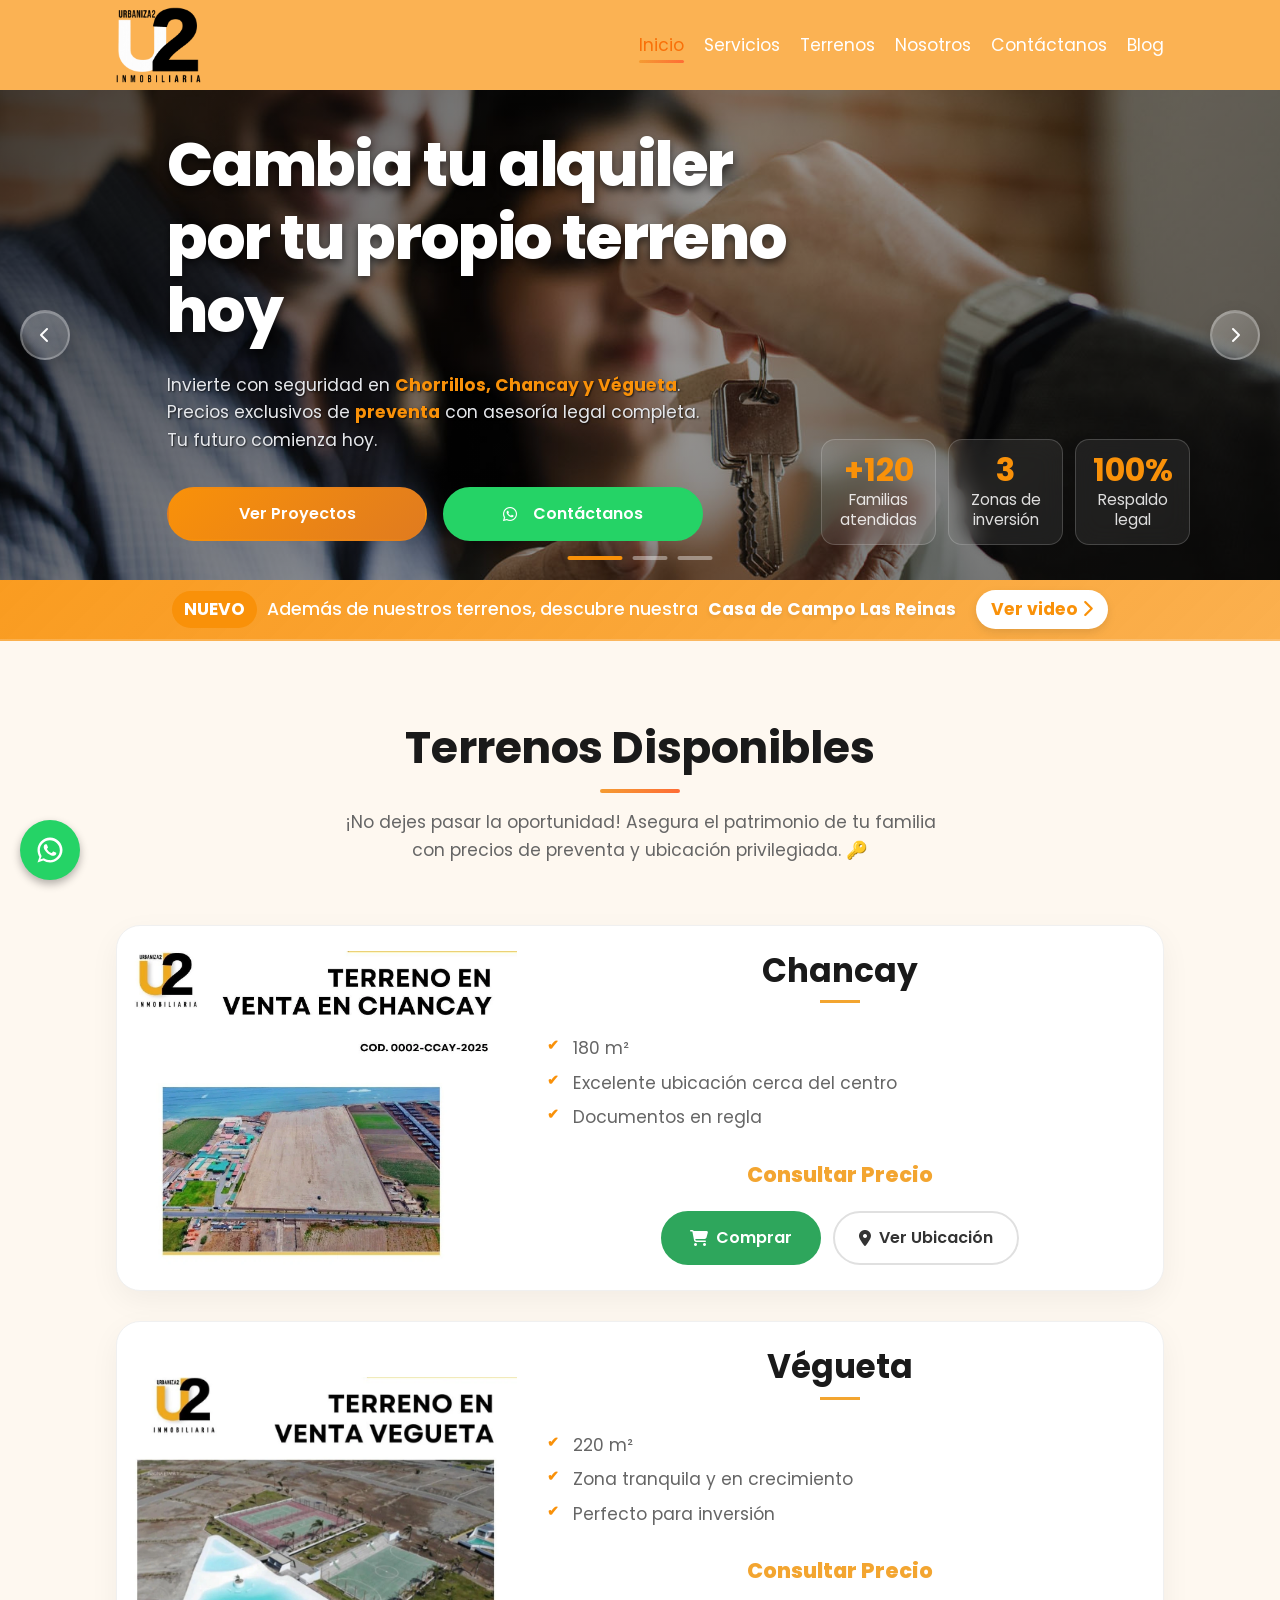
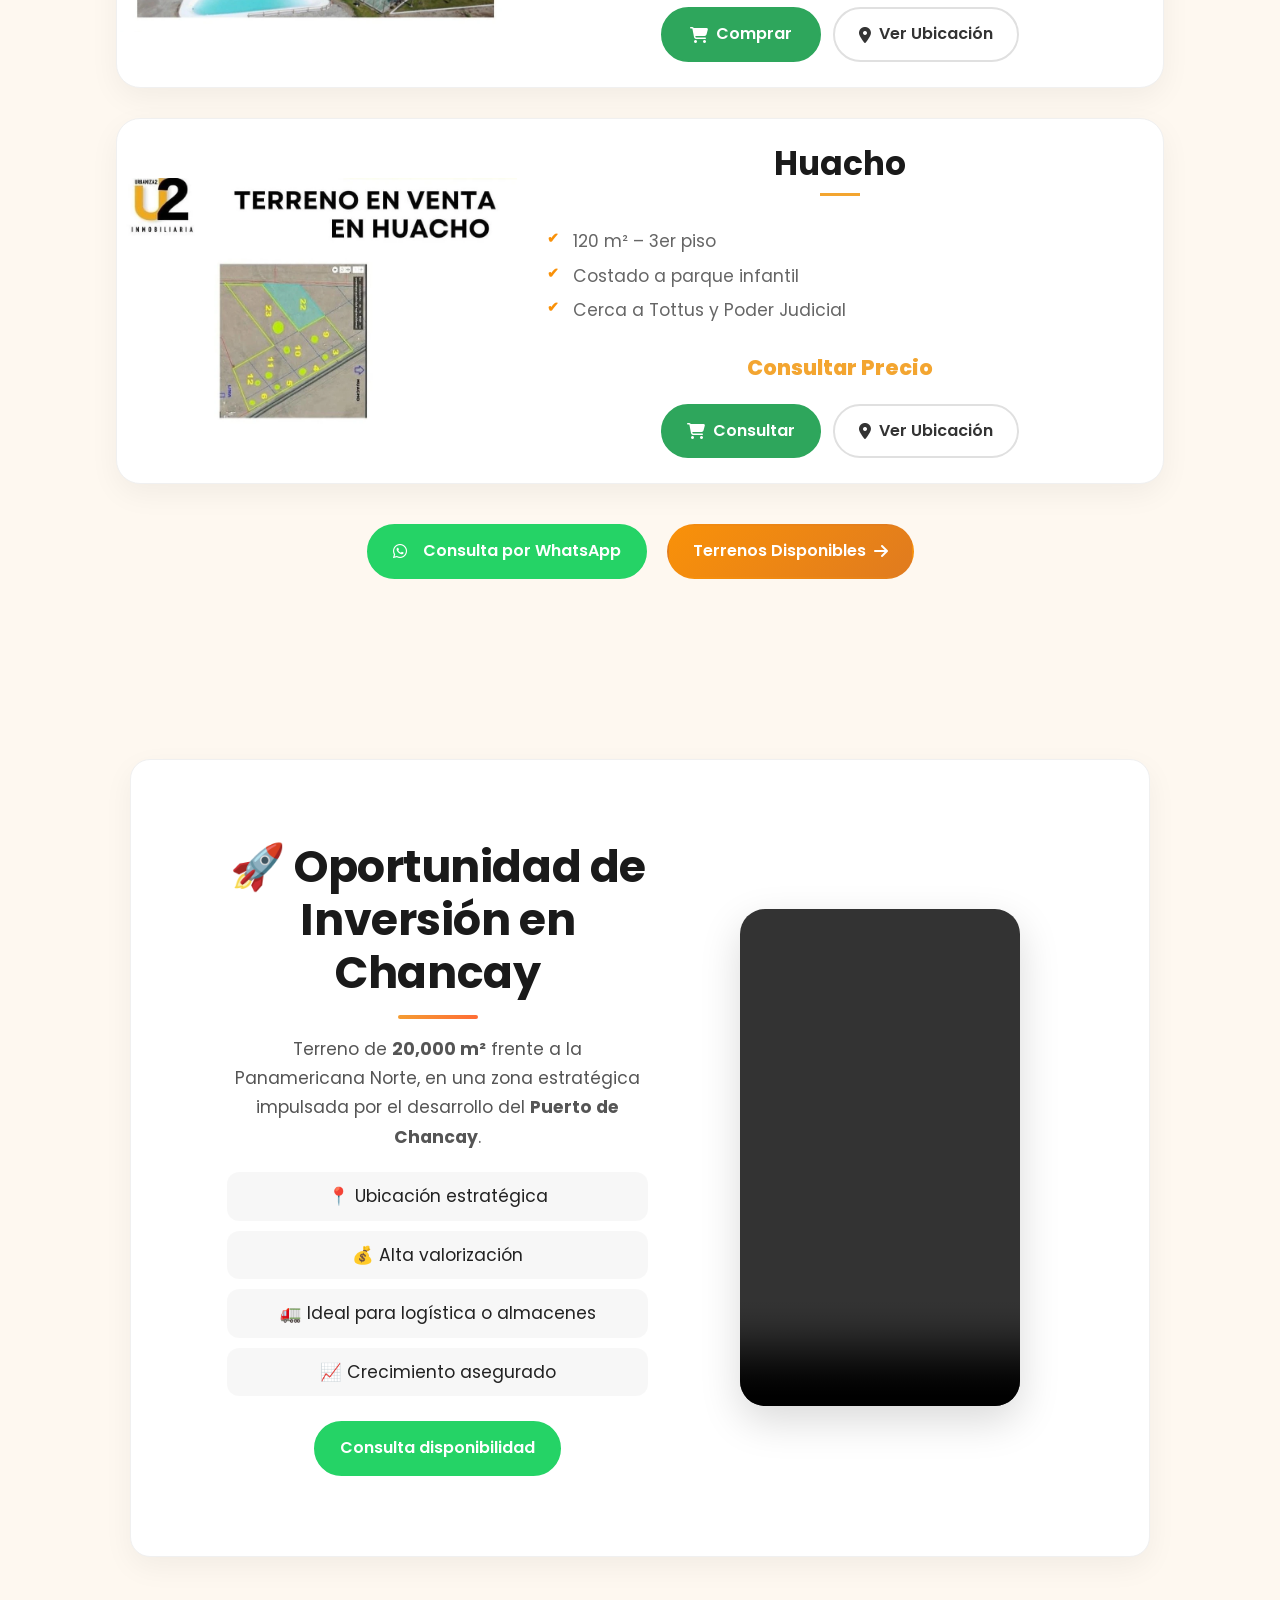
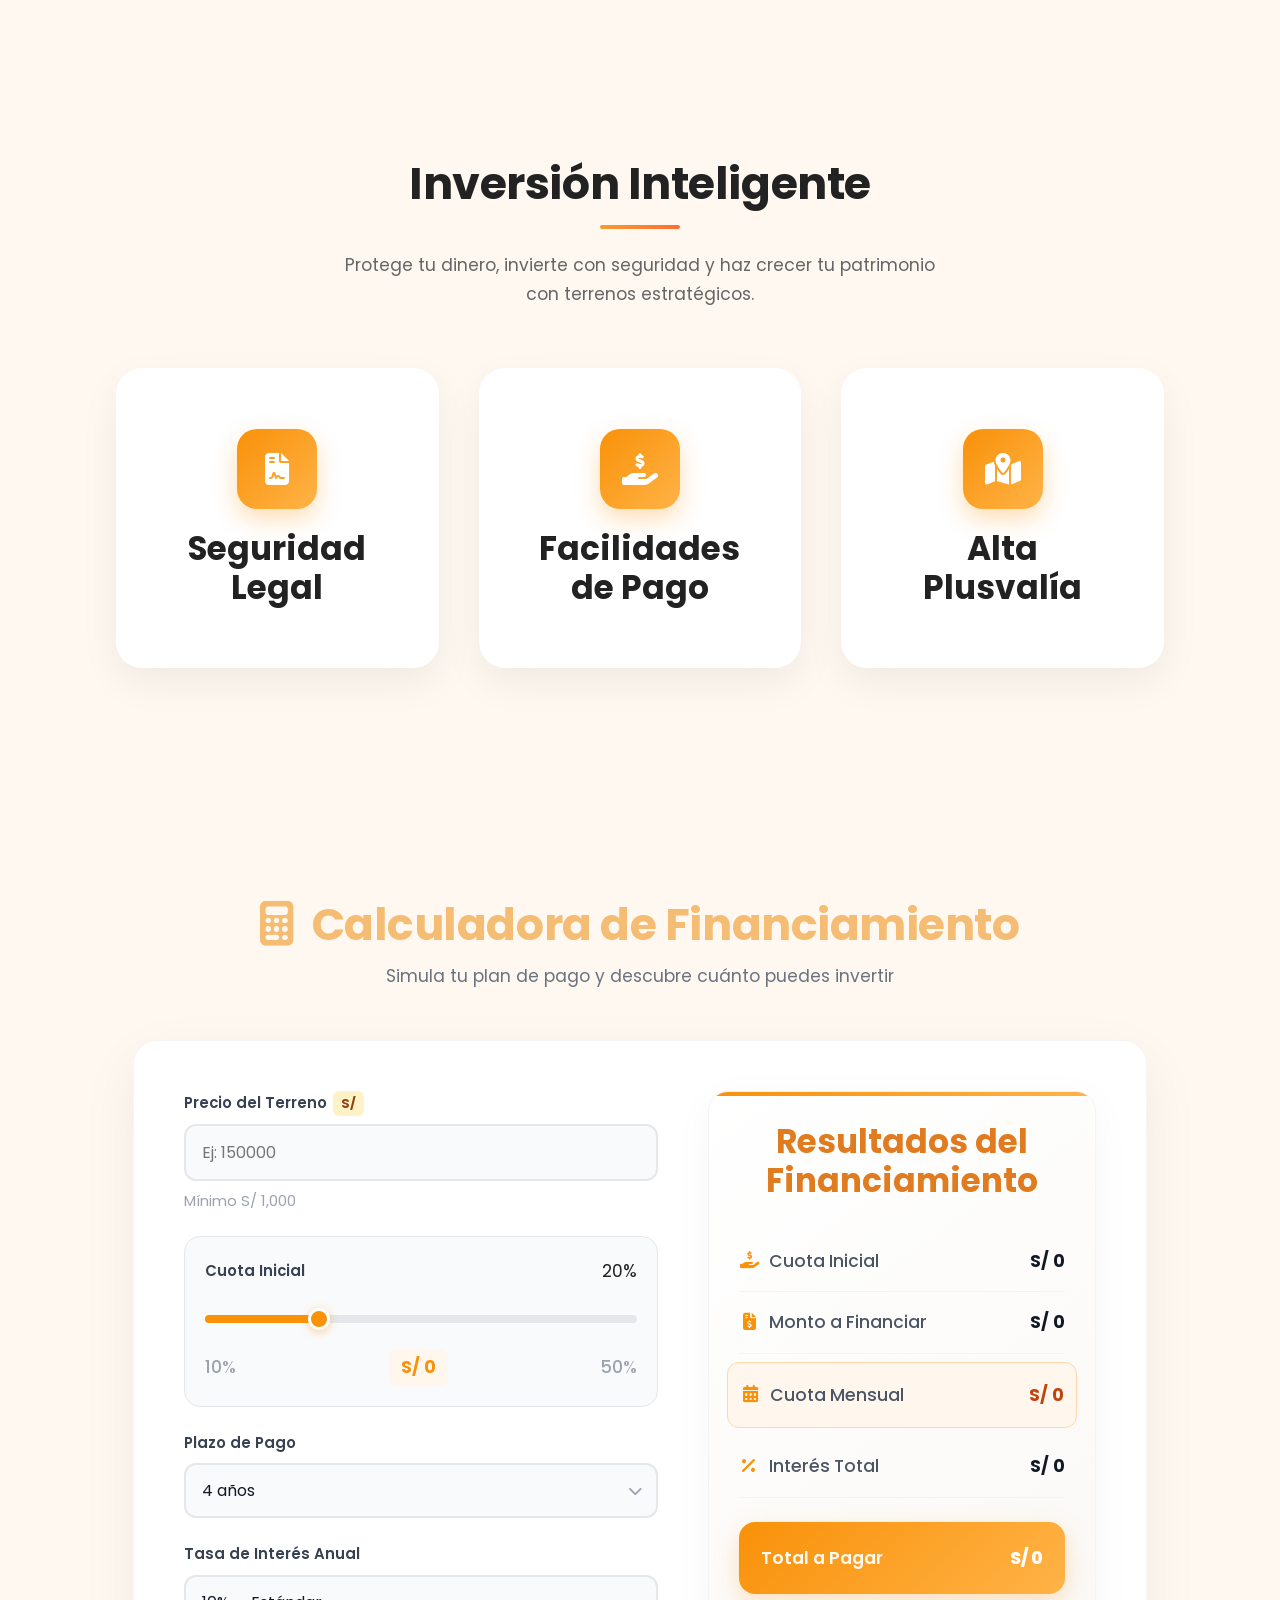
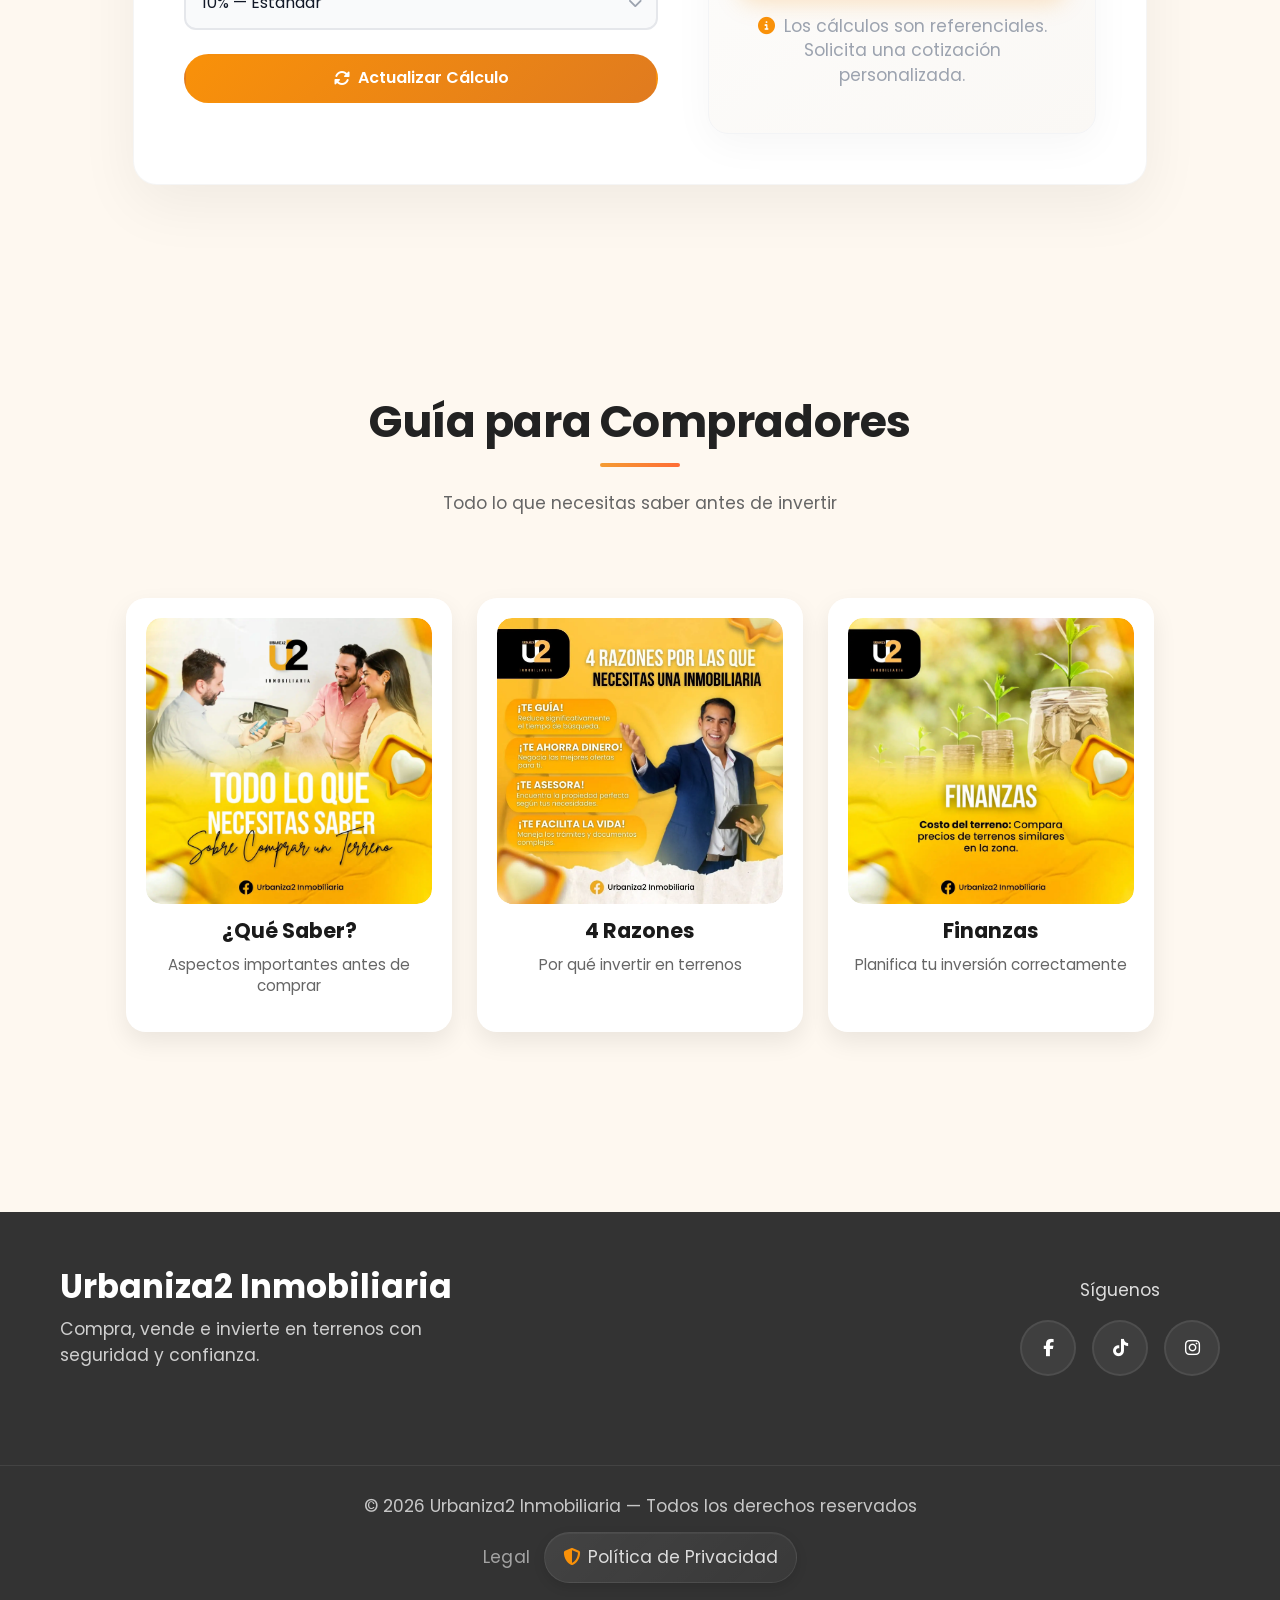
==== commit f769b7f5: "Add files via upload" ====
--- a/index.html
+++ b/index.html
@@ -1,605 +1,605 @@
-<!doctype html>
-<html lang="es-PE">
-
-<head>
-  <meta charset="UTF-8">
-  <meta name="viewport" content="width=device-width, initial-scale=1">
-
-  <!-- SEO básico -->
-  <title>Urbaniza2 Inmobiliaria - Tu Hogar, Tu Futuro</title>
-  <meta name="description"
-    content="Encuentra el terreno perfecto en Chorrillos, Chancay y Végueta. Precios accesibles, facilidades de pago y asesoría legal garantizada.">
-  <meta name="robots" content="index, follow">
-  <meta name="author" content="Urbaniza2 Inmobiliaria">
-  <meta name="theme-color" content="#f99109">
-  <meta name="format-detection" content="telephone=no">
-
-  <!-- Favicon -->
-  <link rel="icon" href="img/logos/U2.png" type="image/png">
-  <link rel="apple-touch-icon" href="img/logos/U2.png">
-
-  <!-- Vista previa al compartir en redes y WhatsApp -->
-  <meta property="og:title" content="Urbaniza2 Inmobiliaria - Tu Hogar, Tu Futuro">
-  <meta property="og:description" content="Encuentra el terreno perfecto con asesoría legal y facilidades de pago.">
-  <meta property="og:image" content="https://urbaniza2.com/img/logos/logourbaniza2.png">
-  <meta property="og:url" content="https://urbaniza2.com">
-  <meta property="og:type" content="website">
-  <meta property="og:locale" content="es_PE">
-
-  <meta name="geo.region" content="PE-LIM">
-  <meta name="geo.placename" content="Lima">
-  <link rel="canonical" href="https://urbaniza2.com/index.html">
-
-  <!-- Rendimiento -->
-  <link rel="preconnect" href="https://fonts.googleapis.com">
-  <link rel="preconnect" href="https://fonts.gstatic.com" crossorigin>
-  <link rel="preconnect" href="https://cdnjs.cloudflare.com">
-  <link rel="preload" as="image" href="img/banner/slider1.jpg">
-
-  <!-- Fuentes e iconos -->
-  <link href="https://fonts.googleapis.com/css2?family=Poppins:wght@300;400;500;600;700;800&display=swap"
-    rel="stylesheet">
-  <link rel="stylesheet" href="https://cdnjs.cloudflare.com/ajax/libs/font-awesome/6.5.0/css/all.min.css">
-
-  <!-- Estilos -->
-  <link rel="stylesheet" href="css/global/base.css">
-  <link rel="stylesheet" href="css/global/animations.css">
-  <link rel="stylesheet" href="css/global/layout.css">
-  <link rel="stylesheet" href="css/global/tipografia.css">
-  <link rel="stylesheet" href="css/global/button.css">
-  <link rel="stylesheet" href="css/global/components.css">
-  <link rel="stylesheet" href="css/global/decorative.css">
-  <link rel="stylesheet" href="css/pages/index.css">
-</head>
-
-<body id="top" class="page-home">
-  <header>
-    <div class="container">
-      <a href="index.html">
-        <img src="img/logos/logourbaniza2.png" alt="Urbaniza2 Inmobiliaria" class="logo" height="85" loading="eager"
-          decoding="async">
-      </a>
-      <nav aria-label="Navegación principal">
-        <ul>
-          <li><a href="index.html" aria-current="page">Inicio</a></li>
-          <li><a href="paginas/servicios.html">Servicios</a></li>
-          <li><a href="paginas/terrenos.html">Terrenos</a></li>
-          <li><a href="paginas/nosotros.html">Nosotros</a></li>
-          <li><a href="paginas/contacto.html">Contáctanos</a></li>
-          <li><a href="paginas/blog.html">Blog</a></li>
-        </ul>
-      </nav>
-      <button class="menu-toggle" id="menuToggle" aria-label="Abrir menú" aria-expanded="false">
-        <span class="bar"></span>
-        <span class="bar"></span>
-        <span class="bar"></span>
-      </button>
-    </div>
-  </header>
-
-  <!-- HERO SLIDER -->
-  <section id="inicio" class="hero-slider" aria-label="Presentación principal">
-    <div class="slider-container">
-      <div class="slide active">
-        <img src="img/banner/slider1.jpg" alt="Obten las llaves de tu terreno" loading="eager">
-        <div class="slide-overlay"></div>
-      </div>
-
-      <div class="slide">
-        <img src="img/banner/slider2.jpg" alt="Firma tu contrato con urbaniza2" loading="lazy">
-        <div class="slide-overlay"></div>
-      </div>
-
-      <div class="slide">
-        <img src="img/banner/slider3.jpg" alt="Tu terreno en proceso" loading="lazy">
-        <div class="slide-overlay"></div>
-      </div>
-
-      <div class="hero-content">
-        <div class="container">
-          <div class="hero-text">
-            <h1 class="hero-title reveal">Cambia tu alquiler por tu propio terreno hoy</h1>
-            <p class="hero-description reveal">
-              Invierte con seguridad en <strong>Chorrillos, Chancay y Végueta</strong>. Precios exclusivos de
-              <strong>preventa</strong> con asesoría legal completa. Tu futuro comienza hoy.
-            </p>
-            <div class="btn-group hero-buttons">
-              <a href="paginas/terrenos.html" class="btn btn-primary reveal">Ver Proyectos</a>
-              <a href="https://wa.me/51982664102" class="btn btn-secondary reveal" target="_blank"
-                rel="noopener noreferrer">
-                <i class="fab fa-whatsapp" aria-hidden="true"></i> Contáctanos
-              </a>
-            </div>
-
-            <div class="hero-stats reveal">
-              <div class="stat-card">
-                <span class="stat-number">+120</span>
-                <span class="stat-label">Familias atendidas</span>
-              </div>
-
-              <div class="stat-card">
-                <span class="stat-number">3</span>
-                <span class="stat-label">Zonas de inversión</span>
-              </div>
-
-              <div class="stat-card">
-                <span class="stat-number">100%</span>
-                <span class="stat-label">Respaldo legal</span>
-              </div>
-            </div>
-
-
-          </div>
-        </div>
-      </div>
-
-      <div class="slider-controls">
-        <button type="button" class="slider-btn prev-btn" id="prevBtn" aria-label="Slide anterior">
-          <i class="fas fa-chevron-left" aria-hidden="true"></i>
-        </button>
-        <button type="button" class="slider-btn next-btn" id="nextBtn" aria-label="Slide siguiente">
-          <i class="fas fa-chevron-right" aria-hidden="true"></i>
-        </button>
-      </div>
-
-      <div class="slider-indicators" role="group" aria-label="Indicadores del slider">
-        <span class="indicator active" data-slide="0" role="button" aria-label="Ir al slide 1" tabindex="0"></span>
-        <span class="indicator" data-slide="1" role="button" aria-label="Ir al slide 2" tabindex="0"></span>
-        <span class="indicator" data-slide="2" role="button" aria-label="Ir al slide 3" tabindex="0"></span>
-      </div>
-    </div>
-
-    <div class="hero-announcement">
-      <div class="container">
-        <a href="paginas/servicios.html#tiktok" class="announcement-link">
-          <p class="announcement-text">
-            <span class="badge">NUEVO</span>
-            Además de nuestros terrenos, descubre nuestra <strong>Casa de Campo Las Reinas</strong>
-            <span class="cta">Ver video <i class="fas fa-chevron-right" aria-hidden="true"></i></span>
-          </p>
-        </a>
-      </div>
-    </div>
-  </section>
-  <!-- FIN HERO SLIDER -->
-
-  <main>
-    <!-- TERRENOS DISPONIBLES - INDEX -->
-    <section id="terrenos-disponibles" aria-labelledby="terrenos-titulo">
-      <div class="container">
-        <h2 id="terrenos-titulo" class="terrdis-titulo">Terrenos Disponibles</h2>
-
-        <p class="section-subtitle">
-          ¡No dejes pasar la oportunidad! Asegura el patrimonio de tu familia con precios de preventa y ubicación
-          privilegiada. 🔑
-        </p>
-
-        <!-- CARD 1 — Chancay -->
-        <article class="terreno-card" data-tipo="Terreno" data-ubicacion="Chancay" data-precio="95000" data-moneda="S/">
-          <div class="terreno-img">
-            <img src="img/terrenos/chancay1.webp" alt="Terreno en Chancay de 180 m²" width="600" height="400"
-              loading="lazy" decoding="async">
-          </div>
-          <div class="terreno-info">
-            <h3>Chancay</h3>
-            <div class="linea-decorativa" aria-hidden="true"></div>
-            <ul class="terreno-detalles">
-              <li>180 m²</li>
-              <li>Excelente ubicación cerca del centro</li>
-              <li>Documentos en regla</li>
-            </ul>
-            <p class="precio">Consultar Precio</p>
-            <div class="card-actions">
-              <button class="btn-comprar" type="button" data-ubicacion="Chancay" data-precio="95000" data-area="180 m²"
-                data-terreno-id="6">
-                <i class="fas fa-shopping-cart" aria-hidden="true"></i> Comprar
-              </button>
-              <a href="javascript:void(0)" class="btn-ubicacion" data-destino="-11.5552648,-77.2746358">
-                <i class="fas fa-map-marker-alt" aria-hidden="true"></i> Ver Ubicación
-              </a>
-            </div>
-          </div>
-        </article>
-
-        <!-- CARD 2 — Végueta -->
-        <article class="terreno-card" data-tipo="Terreno" data-ubicacion="Végueta" data-precio="85000" data-moneda="S/">
-          <div class="terreno-img">
-            <img src="img/terrenos/vegueta.webp" alt="Terreno en Végueta de 220 m²" width="600" height="400"
-              loading="lazy" decoding="async">
-          </div>
-
-          <div class="terreno-info">
-            <h3>Végueta</h3>
-            <div class="linea-decorativa" aria-hidden="true"></div>
-            <ul class="terreno-detalles">
-              <li>220 m²</li>
-              <li>Zona tranquila y en crecimiento</li>
-              <li>Perfecto para inversión</li>
-            </ul>
-            <p class="precio">Consultar Precio</p>
-            <div class="card-actions">
-              <button class="btn-comprar" type="button" data-ubicacion="Vegueta" data-precio="85000" data-area="220 m²"
-                data-terreno-id="7">
-                <i class="fas fa-shopping-cart" aria-hidden="true"></i> Comprar
-              </button>
-              <a href="javascript:void(0)" class="btn-ubicacion" data-destino="-10.994598,-77.6302965">
-                <i class="fas fa-map-marker-alt" aria-hidden="true"></i> Ver Ubicación
-              </a>
-            </div>
-          </div>
-        </article>
-
-        <!-- CARD 3 — Huacho -->
-        <article class="terreno-card" data-tipo="Departamento" data-ubicacion="Huacho" data-precio="0" data-moneda="S/">
-          <div class="terreno-img">
-            <img src="img/terrenos/huacho.webp" alt="Departamento en Huacho de 120 m², 3er piso" width="600"
-              height="400" loading="lazy" decoding="async">
-          </div>
-          <div class="terreno-info">
-            <h3>Huacho</h3>
-            <div class="linea-decorativa" aria-hidden="true"></div>
-            <ul class="terreno-detalles">
-              <li>120 m² – 3er piso</li>
-              <li>Costado a parque infantil</li>
-              <li>Cerca a Tottus y Poder Judicial</li>
-            </ul>
-            <p class="precio">Consultar Precio</p>
-            <div class="card-actions">
-              <button class="btn-comprar" type="button" data-ubicacion="Huacho" data-precio="0" data-area="120 m²"
-                data-terreno-id="8">
-                <i class="fas fa-shopping-cart" aria-hidden="true"></i> Consultar
-              </button>
-              <a href="javascript:void(0)" class="btn-ubicacion" data-destino="-11.1091326,-77.6029019">
-                <i class="fas fa-map-marker-alt" aria-hidden="true"></i> Ver Ubicación
-              </a>
-            </div>
-          </div>
-        </article>
-
-        <div class="terrenos-footer">
-          <a href="https://wa.me/51982664102?text=Hola,%20quiero%20información." class="btn btn-secondary"
-            target="_blank" rel="noopener noreferrer">
-            <i class="fab fa-whatsapp" aria-hidden="true"></i> Consulta por WhatsApp
-          </a>
-          <a href="paginas/terrenos.html" class="btn-ver-todos">
-            Terrenos Disponibles <i class="fas fa-arrow-right" aria-hidden="true"></i>
-          </a>
-        </div>
-      </div>
-    </section>
-
-    <!-- VIDEO CHANCAY -->
-    <section class="reel-clean reveal" aria-labelledby="reel-titulo">
-      <div class="container reel-grid">
-        <div class="reel-content reveal">
-          <h2 class="reel-title" id="reel-titulo">🚀 Oportunidad de Inversión en Chancay</h2>
-          <p class="reel-desc">
-            Terreno de <strong>20,000 m²</strong> frente a la Panamericana Norte, en una zona estratégica impulsada por
-            el desarrollo del <strong>Puerto de Chancay</strong>.
-          </p>
-
-          <!-- VIDEO MOBILE -->
-          <div class="reel-video reel-video-mobile reveal">
-            <video controls muted loop playsinline="playsinline" preload="metadata"
-              aria-label="Video del terreno en Chancay">
-              <source src="video/chancay.mp4" type="video/mp4">
-              Tu navegador no soporta videos HTML5.
-            </video>
-          </div>
-
-          <ul class="reel-benefits">
-            <li>📍 Ubicación estratégica</li>
-            <li>💰 Alta valorización</li>
-            <li>🚛 Ideal para logística o almacenes</li>
-            <li>📈 Crecimiento asegurado</li>
-          </ul>
-
-          <div class="reel-cta reveal">
-            <a href="https://wa.me/51982664102?text=Hola,%20quiero%20información." class="btn btn-secondary"
-              target="_blank" rel="noopener noreferrer">
-              Consulta disponibilidad
-            </a>
-          </div>
-        </div>
-
-        <!-- VIDEO DESKTOP -->
-        <div class="reel-video reel-video-desktop reveal">
-          <video controls muted loop preload="metadata" aria-label="Video del terreno en Chancay">
-            <source src="video/chancay.mp4" type="video/mp4">
-            Tu navegador no soporta videos HTML5.
-          </video>
-        </div>
-      </div>
-    </section>
-
-    <!-- SERVICIOS -->
-    <section id="servicios" class="services-section reveal" aria-labelledby="servicios-titulo">
-      <div class="container">
-        <h2 class="section-title" id="servicios-titulo">Inversión Inteligente</h2>
-        <p class="section-subtitle">Protege tu dinero, invierte con seguridad y haz crecer tu patrimonio con terrenos
-          estratégicos.</p>
-
-        <div class="services-grid">
-          <div class="service-card reveal">
-            <div class="service-card-inner">
-              <div class="service-card-front">
-                <div class="service-icon"><i class="fas fa-file-contract" aria-hidden="true"></i></div>
-                <h3>Seguridad Legal</h3>
-              </div>
-              <div class="service-card-back">
-                <p>Documentos verificados, respaldo notarial y asesoría legal completa para una compra 100% segura.</p>
-              </div>
-            </div>
-          </div>
-
-          <div class="service-card reveal">
-            <div class="service-card-inner">
-              <div class="service-card-front">
-                <div class="service-icon"><i class="fas fa-hand-holding-usd" aria-hidden="true"></i></div>
-                <h3>Facilidades de Pago</h3>
-              </div>
-              <div class="service-card-back">
-                <p>Planes flexibles y financiamiento directo para que inviertas sin presión económica.</p>
-              </div>
-            </div>
-          </div>
-
-          <div class="service-card reveal">
-            <div class="service-card-inner">
-              <div class="service-card-front">
-                <div class="service-icon"><i class="fas fa-map-marked-alt" aria-hidden="true"></i></div>
-                <h3>Alta Plusvalía</h3>
-              </div>
-              <div class="service-card-back">
-                <p>Ubicaciones estratégicas con crecimiento urbano constante que incrementan el valor de tu inversión.
-                </p>
-              </div>
-            </div>
-          </div>
-        </div>
-      </div>
-    </section>
-
-    <!-- CALCULADORA DE FINANCIAMIENTO -->
-    <section id="calculadora" class="calculadora-section" aria-labelledby="calc-title">
-      <div class="container">
-        <h2 id="calc-title" class="reveal"><i class="fas fa-calculator" aria-hidden="true"></i> Calculadora de
-          Financiamiento</h2>
-        <p class="reveal">Simula tu plan de pago y descubre cuánto puedes invertir</p>
-
-        <div class="calculadora-container reveal">
-          <form class="calculadora-inputs" id="form-calculadora" novalidate>
-            <div class="input-group">
-              <label for="precio-terreno">Precio del Terreno <span class="currency-tag">S/</span></label>
-              <input type="number" id="precio-terreno" placeholder="Ej: 150000" min="1000" max="10000000" step="1000"
-                required aria-describedby="precio-ayuda">
-              <small id="precio-ayuda" class="input-help">Mínimo S/ 1,000</small>
-            </div>
-
-            <div class="input-group slider-group">
-              <div class="slider-header">
-                <label for="cuota-inicial">Cuota Inicial</label>
-                <span class="calc-badge" id="cuota-porcentaje">20%</span>
-              </div>
-              <input type="range" id="cuota-inicial" min="10" max="50" value="20" step="5">
-              <div class="slider-values">
-                <span class="slider-min">10%</span>
-                <output for="cuota-inicial" id="cuota-inicial-valor" class="output-highlight">S/ 0</output>
-                <span class="slider-max">50%</span>
-              </div>
-            </div>
-
-            <div class="input-group">
-              <label for="plazo-pago">Plazo de Pago</label>
-              <div class="select-wrapper">
-                <select id="plazo-pago">
-                  <option value="3">3 años</option>
-                  <option value="4" selected>4 años</option>
-                  <option value="5">5 años</option>
-                  <option value="6">6 años</option>
-                  <option value="7">7 años</option>
-                  <option value="8">8 años</option>
-                  <option value="9">9 años</option>
-                  <option value="10">10 años</option>
-                </select>
-                <i class="fas fa-chevron-down" aria-hidden="true"></i>
-              </div>
-            </div>
-
-            <div class="input-group">
-              <label for="tasa-interes">Tasa de Interés Anual</label>
-              <div class="select-wrapper">
-                <select id="tasa-interes">
-                  <option value="8">8% — Promocional</option>
-                  <option value="10" selected>10% — Estándar</option>
-                  <option value="12">12% — Premium</option>
-                  <option value="15">15% — Especial</option>
-                </select>
-                <i class="fas fa-chevron-down" aria-hidden="true"></i>
-              </div>
-            </div>
-
-            <button type="submit" id="btn-actualizar-calculo" class="btn-actualizar-calculo">
-              <i class="fas fa-sync-alt" aria-hidden="true"></i> Actualizar Cálculo
-            </button>
-          </form>
-
-          <div class="calculadora-resultados" role="region" aria-live="polite"
-            aria-label="Resultados del financiamiento">
-            <h3>Resultados del Financiamiento</h3>
-            <div class="resultado-grid">
-              <div class="resultado-item">
-                <span class="resultado-label"><i class="fas fa-hand-holding-usd" aria-hidden="true"></i> Cuota
-                  Inicial</span>
-                <span id="cuota-inicial-resultado" class="resultado-valor">S/ 0</span>
-              </div>
-              <div class="resultado-item">
-                <span class="resultado-label"><i class="fas fa-file-invoice-dollar" aria-hidden="true"></i> Monto a
-                  Financiar</span>
-                <span id="monto-financiar" class="resultado-valor">S/ 0</span>
-              </div>
-              <div class="resultado-item destacado">
-                <span class="resultado-label"><i class="fas fa-calendar-alt" aria-hidden="true"></i> Cuota
-                  Mensual</span>
-                <span id="cuota-mensual" class="resultado-valor">S/ 0</span>
-              </div>
-              <div class="resultado-item">
-                <span class="resultado-label"><i class="fas fa-percentage" aria-hidden="true"></i> Interés Total</span>
-                <span id="interes-total" class="resultado-valor">S/ 0</span>
-              </div>
-            </div>
-            <div class="resultado-item total">
-              <span class="resultado-label">Total a Pagar</span>
-              <span id="total-pagar" class="resultado-valor">S/ 0</span>
-            </div>
-            <p class="resultado-nota"><i class="fas fa-info-circle" aria-hidden="true"></i> Los cálculos son
-              referenciales. Solicita una cotización personalizada.</p>
-          </div>
-        </div>
-      </div>
-    </section>
-
-    <!-- GUÍA PARA COMPRADORES -->
-    <section id="guia" class="info-section reveal" aria-labelledby="guia-titulo">
-      <div class="container">
-        <h2 class="section-title" id="guia-titulo">Guía para Compradores</h2>
-        <p class="section-subtitle">Todo lo que necesitas saber antes de invertir</p>
-
-        <div class="guia-scroll">
-          <div class="guia-card" data-caption="¿Qué Saber? — Aspectos importantes antes de comprar">
-            <div class="guia-img-wrap">
-              <img src="img/guiaparacompradores/saber.webp" alt="¿Qué saber antes de comprar un terreno?"
-                loading="lazy">
-            </div>
-            <h3>¿Qué Saber?</h3>
-            <p>Aspectos importantes antes de comprar</p>
-          </div>
-          <div class="guia-card" data-caption="4 Razones — Por qué invertir en terrenos">
-            <div class="guia-img-wrap">
-              <img src="img/guiaparacompradores/4razones.webp" alt="4 razones para invertir en terrenos" loading="lazy">
-            </div>
-            <h3>4 Razones</h3>
-            <p>Por qué invertir en terrenos</p>
-          </div>
-          <div class="guia-card" data-caption="Finanzas — Planifica tu inversión correctamente">
-            <div class="guia-img-wrap">
-              <img src="img/guiaparacompradores/finanzas.webp" alt="Planificación financiera para inversión en terrenos"
-                loading="lazy">
-            </div>
-            <h3>Finanzas</h3>
-            <p>Planifica tu inversión correctamente</p>
-          </div>
-        </div>
-      </div>
-    </section>
-
-    <!-- MODAL (una sola vez en el body) - Corregido: src no vacío -->
-    <div class="guia-modal" id="guiaModal" onclick="closeGuiaZoom(event)">
-      <div class="guia-modal-caption" id="guiaModalCaption"></div>
-    </div>
-  </main>
-
-  <!-- MODAL FORMULARIO COMPRA -->
-  <div id="modal-compra" class="modal-compra" role="dialog" aria-modal="true" aria-labelledby="modal-compra-titulo"
-    hidden>
-    <div class="modal-compra-content">
-      <div class="modal-compra-header">
-        <h2 id="modal-compra-titulo">Formulario de Compra</h2>
-        <button type="button" class="close-compra" aria-label="Cerrar formulario">✕</button>
-      </div>
-
-      <div class="modal-compra-body">
-        <div class="terreno-seleccionado">
-          <h3>Terreno seleccionado</h3>
-          <div class="terreno-info">
-            <p><strong>Ubicación:</strong> <span id="info-ubicacion">-</span></p>
-            <p><strong>Área:</strong> <span id="info-area">-</span></p>
-          </div>
-        </div>
-
-        <form class="form-compra" novalidate>
-          <div class="form-grid">
-            <div class="form-group">
-              <label for="compra-nombre">Nombre</label>
-              <input type="text" id="compra-nombre" name="nombre" required autocomplete="given-name">
-            </div>
-            <div class="form-group">
-              <label for="compra-telefono">Teléfono</label>
-              <input type="tel" id="compra-telefono" name="telefono" required autocomplete="tel">
-            </div>
-            <div class="form-group full-width">
-              <label for="compra-mensaje">Mensaje</label>
-              <textarea id="compra-mensaje" name="mensaje" rows="3"></textarea>
-            </div>
-          </div>
-
-          <div class="form-actions">
-            <button type="button" class="btn-cancelar">Cancelar</button>
-            <button type="submit" class="btn-enviar-compra">Enviar</button>
-          </div>
-        </form>
-      </div>
-    </div>
-  </div>
-
-  <!-- SCROLL TOP -->
-  <a class="scrollToHome" href="#top" aria-label="Volver al inicio de la página">
-    <i class="fa fa-angle-up" aria-hidden="true"></i>
-  </a>
-
-  <!-- FOOTER -->
-  <footer class="footer">
-    <div class="footer-container">
-      <div class="footer-brand">
-        <h3>Urbaniza2 Inmobiliaria</h3>
-        <p>Compra, vende e invierte en terrenos con seguridad y confianza.</p>
-      </div>
-
-      <div class="footer-social">
-        <span>Síguenos</span>
-        <div class="redes-sociales">
-          <a href="https://www.facebook.com/urbaniza2inmobiliaria?mibextid=ZbWKwL" target="_blank"
-            rel="noopener noreferrer" aria-label="Facebook de Urbaniza2">
-            <i class="fab fa-facebook-f" aria-hidden="true"></i>
-          </a>
-          <a href="https://www.tiktok.com/@urbaniza2inmobiliaria" target="_blank" rel="noopener noreferrer"
-            aria-label="TikTok de Urbaniza2">
-            <i class="fab fa-tiktok" aria-hidden="true"></i>
-          </a>
-          <a href="https://www.instagram.com/urbaniza2.inm" target="_blank" rel="noopener noreferrer"
-            aria-label="Instagram de Urbaniza2">
-            <i class="fab fa-instagram" aria-hidden="true"></i>
-          </a>
-        </div>
-      </div>
-    </div>
-
-    <!-- FOOTER BOTTOM -->
-    <div class="footer-bottom">
-      <p>© 2026 Urbaniza2 Inmobiliaria — Todos los derechos reservados</p>
-      <div class="footer-legal-links">
-        <span class="legal-title">Legal</span>
-        <a href="paginas/privacidad.html" class="footer-privacy">
-          <i class="fas fa-shield-alt"></i> Política de Privacidad
-        </a>
-      </div>
-    </div>
-  </footer>
-
-  <!-- WhatsApp flotante -->
-  <a href="https://wa.me/51982664102" class="whatsapp-float" target="_blank" rel="noopener noreferrer"
-    title="Chatea con nosotros por WhatsApp" aria-label="Abrir WhatsApp">
-    <svg xmlns="http://www.w3.org/2000/svg" width="30" height="30" fill="#fff" viewBox="0 0 24 24" aria-hidden="true">
-      <path
-        d="M12.004 2.002C6.475 2.002 2 6.477 2 12.007c0 1.994.522 3.853 1.516 5.513L2 22l4.605-1.505A9.944 9.944 0 0012.004 22c5.528 0 10.002-4.475 10.002-9.993 0-5.53-4.474-10.005-10.002-10.005zm.007 18.002c-1.612 0-3.185-.437-4.564-1.263l-.328-.195-2.733.893.9-2.66-.212-.34a7.935 7.935 0 01-1.2-4.177c0-4.415 3.59-8.006 8.004-8.006 4.415 0 8.004 3.59 8.004 8.006 0 4.413-3.59 7.992-8.004 7.992zm4.507-5.994c-.246-.123-1.457-.72-1.683-.8-.226-.08-.392-.123-.558.124-.165.246-.64.8-.785.965-.145.165-.29.185-.536.062-.246-.123-1.04-.383-1.98-1.22-.732-.652-1.226-1.46-1.37-1.705-.145-.247-.015-.38.109-.502.112-.111.246-.29.37-.435.124-.144.165-.247.248-.412.083-.165.042-.31-.02-.435-.062-.123-.558-1.35-.764-1.845-.202-.485-.407-.42-.558-.427-.145-.006-.31-.007-.476-.007-.165 0-.435.062-.663.31-.227.248-.866.845-.866 2.06 0 1.215.886 2.39 1.008 2.554.124.165 1.742 2.658 4.225 3.724.59.254 1.05.405 1.408.519.592.188 1.132.162 1.56.098.476-.07 1.457-.595 1.663-1.173.205-.577.205-1.07.145-1.173-.062-.104-.227-.165-.476-.288z" />
-    </svg>
-  </a>
-
-  <script src="js/main.js" defer></script>
-  <script src="js/slider.js" defer></script>
-  <script src="js/terreno.js" defer></script>
-  <script src="js/ubicacion.js" defer></script>
-  <script src="js/formulario.js" defer></script>
-</body>
-
+<!doctype html>
+<html lang="es-PE">
+
+<head>
+  <meta charset="UTF-8">
+  <meta name="viewport" content="width=device-width, initial-scale=1">
+
+  <!-- SEO básico -->
+  <title>Urbaniza2 Inmobiliaria - Tu Hogar, Tu Futuro</title>
+  <meta name="description"
+    content="Encuentra el terreno perfecto en Chorrillos, Chancay y Végueta. Precios accesibles, facilidades de pago y asesoría legal garantizada.">
+  <meta name="robots" content="index, follow">
+  <meta name="author" content="Urbaniza2 Inmobiliaria">
+  <meta name="theme-color" content="#f99109">
+  <meta name="format-detection" content="telephone=no">
+
+  <!-- Favicon -->
+  <link rel="icon" href="img/logos/U2.png" type="image/png">
+  <link rel="apple-touch-icon" href="img/logos/U2.png">
+
+  <!-- Vista previa al compartir en redes y WhatsApp -->
+  <meta property="og:title" content="Urbaniza2 Inmobiliaria - Tu Hogar, Tu Futuro">
+  <meta property="og:description" content="Encuentra el terreno perfecto con asesoría legal y facilidades de pago.">
+  <meta property="og:image" content="https://urbaniza2.com/img/logos/logourbaniza2.png">
+  <meta property="og:url" content="https://urbaniza2.com">
+  <meta property="og:type" content="website">
+  <meta property="og:locale" content="es_PE">
+
+  <meta name="geo.region" content="PE-LIM">
+  <meta name="geo.placename" content="Lima">
+  <link rel="canonical" href="https://urbaniza2.com/index.html">
+
+  <!-- Rendimiento -->
+  <link rel="preconnect" href="https://fonts.googleapis.com">
+  <link rel="preconnect" href="https://fonts.gstatic.com" crossorigin>
+  <link rel="preconnect" href="https://cdnjs.cloudflare.com">
+  <link rel="preload" as="image" href="img/banner/slider1.jpg">
+
+  <!-- Fuentes e iconos -->
+  <link href="https://fonts.googleapis.com/css2?family=Poppins:wght@300;400;500;600;700;800&display=swap"
+    rel="stylesheet">
+  <link rel="stylesheet" href="https://cdnjs.cloudflare.com/ajax/libs/font-awesome/6.5.0/css/all.min.css">
+
+  <!-- Estilos -->
+  <link rel="stylesheet" href="css/global/base.css">
+  <link rel="stylesheet" href="css/global/animations.css">
+  <link rel="stylesheet" href="css/global/layout.css">
+  <link rel="stylesheet" href="css/global/tipografia.css">
+  <link rel="stylesheet" href="css/global/button.css">
+  <link rel="stylesheet" href="css/global/components.css">
+  <link rel="stylesheet" href="css/global/decorative.css">
+  <link rel="stylesheet" href="css/pages/index.css">
+</head>
+
+<body id="top" class="page-home">
+  <header>
+    <div class="container">
+      <a href="index.html">
+        <img src="img/logos/logourbaniza2.png" alt="Urbaniza2 Inmobiliaria" class="logo" height="85" loading="eager"
+          decoding="async">
+      </a>
+      <nav aria-label="Navegación principal">
+        <ul>
+          <li><a href="index.html" aria-current="page">Inicio</a></li>
+          <li><a href="paginas/servicios.html">Servicios</a></li>
+          <li><a href="paginas/terrenos.html">Terrenos</a></li>
+          <li><a href="paginas/nosotros.html">Nosotros</a></li>
+          <li><a href="paginas/contacto.html">Contáctanos</a></li>
+          <li><a href="paginas/blog.html">Blog</a></li>
+        </ul>
+      </nav>
+      <button class="menu-toggle" id="menuToggle" aria-label="Abrir menú" aria-expanded="false">
+        <span class="bar"></span>
+        <span class="bar"></span>
+        <span class="bar"></span>
+      </button>
+    </div>
+  </header>
+
+  <!-- HERO SLIDER -->
+  <section id="inicio" class="hero-slider" aria-label="Presentación principal">
+    <div class="slider-container">
+      <div class="slide active">
+        <img src="img/banner/slider1.jpg" alt="Obten las llaves de tu terreno" loading="eager">
+        <div class="slide-overlay"></div>
+      </div>
+
+      <div class="slide">
+        <img src="img/banner/slider2.jpg" alt="Firma tu contrato con urbaniza2" loading="lazy">
+        <div class="slide-overlay"></div>
+      </div>
+
+      <div class="slide">
+        <img src="img/banner/slider3.jpg" alt="Tu terreno en proceso" loading="lazy">
+        <div class="slide-overlay"></div>
+      </div>
+
+      <div class="hero-content">
+        <div class="container">
+          <div class="hero-text">
+            <h1 class="hero-title reveal">Cambia tu alquiler por tu propio terreno hoy</h1>
+            <p class="hero-description reveal">
+              Invierte con seguridad en <strong>Chorrillos, Chancay y Végueta</strong>. Precios exclusivos de
+              <strong>preventa</strong> con asesoría legal completa. Tu futuro comienza hoy.
+            </p>
+            <div class="btn-group hero-buttons">
+              <a href="paginas/terrenos.html" class="btn btn-primary reveal">Ver Proyectos</a>
+              <a href="https://wa.me/51982664102" class="btn btn-secondary reveal" target="_blank"
+                rel="noopener noreferrer">
+                <i class="fab fa-whatsapp" aria-hidden="true"></i> Contáctanos
+              </a>
+            </div>
+
+            <div class="hero-stats reveal">
+              <div class="stat-card">
+                <span class="stat-number">+120</span>
+                <span class="stat-label">Familias atendidas</span>
+              </div>
+
+              <div class="stat-card">
+                <span class="stat-number">3</span>
+                <span class="stat-label">Zonas de inversión</span>
+              </div>
+
+              <div class="stat-card">
+                <span class="stat-number">100%</span>
+                <span class="stat-label">Respaldo legal</span>
+              </div>
+            </div>
+
+
+          </div>
+        </div>
+      </div>
+
+      <div class="slider-controls">
+        <button type="button" class="slider-btn prev-btn" id="prevBtn" aria-label="Slide anterior">
+          <i class="fas fa-chevron-left" aria-hidden="true"></i>
+        </button>
+        <button type="button" class="slider-btn next-btn" id="nextBtn" aria-label="Slide siguiente">
+          <i class="fas fa-chevron-right" aria-hidden="true"></i>
+        </button>
+      </div>
+
+      <div class="slider-indicators" role="group" aria-label="Indicadores del slider">
+        <span class="indicator active" data-slide="0" role="button" aria-label="Ir al slide 1" tabindex="0"></span>
+        <span class="indicator" data-slide="1" role="button" aria-label="Ir al slide 2" tabindex="0"></span>
+        <span class="indicator" data-slide="2" role="button" aria-label="Ir al slide 3" tabindex="0"></span>
+      </div>
+    </div>
+
+    <div class="hero-announcement">
+      <div class="container">
+        <a href="paginas/servicios.html#tiktok" class="announcement-link">
+          <p class="announcement-text">
+            <span class="badge">NUEVO</span>
+            Además de nuestros terrenos, descubre nuestra <strong>Casa de Campo Las Reinas</strong>
+            <span class="cta">Ver video <i class="fas fa-chevron-right" aria-hidden="true"></i></span>
+          </p>
+        </a>
+      </div>
+    </div>
+  </section>
+  <!-- FIN HERO SLIDER -->
+
+  <main>
+    <!-- TERRENOS DISPONIBLES - INDEX -->
+    <section id="terrenos-disponibles" aria-labelledby="terrenos-titulo">
+      <div class="container">
+        <h2 id="terrenos-titulo" class="terrdis-titulo">Terrenos Disponibles</h2>
+
+        <p class="section-subtitle">
+          ¡No dejes pasar la oportunidad! Asegura el patrimonio de tu familia con precios de preventa y ubicación
+          privilegiada. 🔑
+        </p>
+
+        <!-- CARD 1 — Chancay -->
+        <article class="terreno-card" data-tipo="Terreno" data-ubicacion="Chancay" data-precio="95000" data-moneda="S/">
+          <div class="terreno-img">
+            <img src="img/terrenos/chancay1.webp" alt="Terreno en Chancay de 180 m²" width="600" height="400"
+              loading="lazy" decoding="async">
+          </div>
+          <div class="terreno-info">
+            <h3>Chancay</h3>
+            <div class="linea-decorativa" aria-hidden="true"></div>
+            <ul class="terreno-detalles">
+              <li>180 m²</li>
+              <li>Excelente ubicación cerca del centro</li>
+              <li>Documentos en regla</li>
+            </ul>
+            <p class="precio">Consultar Precio</p>
+            <div class="card-actions">
+              <button class="btn-comprar" type="button" data-ubicacion="Chancay" data-precio="95000" data-area="180 m²"
+                data-terreno-id="6">
+                <i class="fas fa-shopping-cart" aria-hidden="true"></i> Comprar
+              </button>
+              <a href="javascript:void(0)" class="btn-ubicacion" data-destino="-11.5552648,-77.2746358">
+                <i class="fas fa-map-marker-alt" aria-hidden="true"></i> Ver Ubicación
+              </a>
+            </div>
+          </div>
+        </article>
+
+        <!-- CARD 2 — Végueta -->
+        <article class="terreno-card" data-tipo="Terreno" data-ubicacion="Végueta" data-precio="85000" data-moneda="S/">
+          <div class="terreno-img">
+            <img src="img/terrenos/vegueta.webp" alt="Terreno en Végueta de 220 m²" width="600" height="400"
+              loading="lazy" decoding="async">
+          </div>
+
+          <div class="terreno-info">
+            <h3>Végueta</h3>
+            <div class="linea-decorativa" aria-hidden="true"></div>
+            <ul class="terreno-detalles">
+              <li>220 m²</li>
+              <li>Zona tranquila y en crecimiento</li>
+              <li>Perfecto para inversión</li>
+            </ul>
+            <p class="precio">Consultar Precio</p>
+            <div class="card-actions">
+              <button class="btn-comprar" type="button" data-ubicacion="Vegueta" data-precio="85000" data-area="220 m²"
+                data-terreno-id="7">
+                <i class="fas fa-shopping-cart" aria-hidden="true"></i> Comprar
+              </button>
+              <a href="javascript:void(0)" class="btn-ubicacion" data-destino="-10.994598,-77.6302965">
+                <i class="fas fa-map-marker-alt" aria-hidden="true"></i> Ver Ubicación
+              </a>
+            </div>
+          </div>
+        </article>
+
+        <!-- CARD 3 — Huacho -->
+        <article class="terreno-card" data-tipo="Departamento" data-ubicacion="Huacho" data-precio="0" data-moneda="S/">
+          <div class="terreno-img">
+            <img src="img/terrenos/huacho.webp" alt="Departamento en Huacho de 120 m², 3er piso" width="600"
+              height="400" loading="lazy" decoding="async">
+          </div>
+          <div class="terreno-info">
+            <h3>Huacho</h3>
+            <div class="linea-decorativa" aria-hidden="true"></div>
+            <ul class="terreno-detalles">
+              <li>120 m² – 3er piso</li>
+              <li>Costado a parque infantil</li>
+              <li>Cerca a Tottus y Poder Judicial</li>
+            </ul>
+            <p class="precio">Consultar Precio</p>
+            <div class="card-actions">
+              <button class="btn-comprar" type="button" data-ubicacion="Huacho" data-precio="0" data-area="120 m²"
+                data-terreno-id="8">
+                <i class="fas fa-shopping-cart" aria-hidden="true"></i> Consultar
+              </button>
+              <a href="javascript:void(0)" class="btn-ubicacion" data-destino="-11.1091326,-77.6029019">
+                <i class="fas fa-map-marker-alt" aria-hidden="true"></i> Ver Ubicación
+              </a>
+            </div>
+          </div>
+        </article>
+
+        <div class="terrenos-footer">
+          <a href="https://wa.me/51982664102?text=Hola,%20quiero%20información." class="btn btn-secondary"
+            target="_blank" rel="noopener noreferrer">
+            <i class="fab fa-whatsapp" aria-hidden="true"></i> Consulta por WhatsApp
+          </a>
+          <a href="paginas/terrenos.html" class="btn-ver-todos">
+            Terrenos Disponibles <i class="fas fa-arrow-right" aria-hidden="true"></i>
+          </a>
+        </div>
+      </div>
+    </section>
+
+    <!-- VIDEO CHANCAY -->
+    <section class="reel-clean reveal" aria-labelledby="reel-titulo">
+      <div class="container reel-grid">
+        <div class="reel-content reveal">
+          <h2 class="reel-title" id="reel-titulo">🚀 Oportunidad de Inversión en Chancay</h2>
+          <p class="reel-desc">
+            Terreno de <strong>20,000 m²</strong> frente a la Panamericana Norte, en una zona estratégica impulsada por
+            el desarrollo del <strong>Puerto de Chancay</strong>.
+          </p>
+
+          <!-- VIDEO MOBILE -->
+          <div class="reel-video reel-video-mobile reveal">
+            <video controls muted loop playsinline="playsinline" preload="metadata"
+              aria-label="Video del terreno en Chancay">
+              <source src="video/chancay.mp4" type="video/mp4">
+              Tu navegador no soporta videos HTML5.
+            </video>
+          </div>
+
+          <ul class="reel-benefits">
+            <li>📍 Ubicación estratégica</li>
+            <li>💰 Alta valorización</li>
+            <li>🚛 Ideal para logística o almacenes</li>
+            <li>📈 Crecimiento asegurado</li>
+          </ul>
+
+          <div class="reel-cta reveal">
+            <a href="https://wa.me/51982664102?text=Hola,%20quiero%20información." class="btn btn-secondary"
+              target="_blank" rel="noopener noreferrer">
+              Consulta disponibilidad
+            </a>
+          </div>
+        </div>
+
+        <!-- VIDEO DESKTOP -->
+        <div class="reel-video reel-video-desktop reveal">
+          <video controls muted loop preload="metadata" aria-label="Video del terreno en Chancay">
+            <source src="video/chancay.mp4" type="video/mp4">
+            Tu navegador no soporta videos HTML5.
+          </video>
+        </div>
+      </div>
+    </section>
+
+    <!-- SERVICIOS -->
+    <section id="servicios" class="services-section reveal" aria-labelledby="servicios-titulo">
+      <div class="container">
+        <h2 class="section-title" id="servicios-titulo">Inversión Inteligente</h2>
+        <p class="section-subtitle">Protege tu dinero, invierte con seguridad y haz crecer tu patrimonio con terrenos
+          estratégicos.</p>
+
+        <div class="services-grid">
+          <div class="service-card reveal">
+            <div class="service-card-inner">
+              <div class="service-card-front">
+                <div class="service-icon"><i class="fas fa-file-contract" aria-hidden="true"></i></div>
+                <h3>Seguridad Legal</h3>
+              </div>
+              <div class="service-card-back">
+                <p>Documentos verificados, respaldo notarial y asesoría legal completa para una compra 100% segura.</p>
+              </div>
+            </div>
+          </div>
+
+          <div class="service-card reveal">
+            <div class="service-card-inner">
+              <div class="service-card-front">
+                <div class="service-icon"><i class="fas fa-hand-holding-usd" aria-hidden="true"></i></div>
+                <h3>Facilidades de Pago</h3>
+              </div>
+              <div class="service-card-back">
+                <p>Planes flexibles y financiamiento directo para que inviertas sin presión económica.</p>
+              </div>
+            </div>
+          </div>
+
+          <div class="service-card reveal">
+            <div class="service-card-inner">
+              <div class="service-card-front">
+                <div class="service-icon"><i class="fas fa-map-marked-alt" aria-hidden="true"></i></div>
+                <h3>Alta Plusvalía</h3>
+              </div>
+              <div class="service-card-back">
+                <p>Ubicaciones estratégicas con crecimiento urbano constante que incrementan el valor de tu inversión.
+                </p>
+              </div>
+            </div>
+          </div>
+        </div>
+      </div>
+    </section>
+
+    <!-- CALCULADORA DE FINANCIAMIENTO -->
+    <section id="calculadora" class="calculadora-section" aria-labelledby="calc-title">
+      <div class="container">
+        <h2 id="calc-title" class="reveal"><i class="fas fa-calculator" aria-hidden="true"></i> Calculadora de
+          Financiamiento</h2>
+        <p class="reveal">Simula tu plan de pago y descubre cuánto puedes invertir</p>
+
+        <div class="calculadora-container reveal">
+          <form class="calculadora-inputs" id="form-calculadora" novalidate>
+            <div class="input-group">
+              <label for="precio-terreno">Precio del Terreno <span class="currency-tag">S/</span></label>
+              <input type="number" id="precio-terreno" placeholder="Ej: 150000" min="1000" max="10000000" step="1000"
+                required aria-describedby="precio-ayuda">
+              <small id="precio-ayuda" class="input-help">Mínimo S/ 1,000</small>
+            </div>
+
+            <div class="input-group slider-group">
+              <div class="slider-header">
+                <label for="cuota-inicial">Cuota Inicial</label>
+                <span class="calc-badge" id="cuota-porcentaje">20%</span>
+              </div>
+              <input type="range" id="cuota-inicial" min="10" max="50" value="20" step="5">
+              <div class="slider-values">
+                <span class="slider-min">10%</span>
+                <output for="cuota-inicial" id="cuota-inicial-valor" class="output-highlight">S/ 0</output>
+                <span class="slider-max">50%</span>
+              </div>
+            </div>
+
+            <div class="input-group">
+              <label for="plazo-pago">Plazo de Pago</label>
+              <div class="select-wrapper">
+                <select id="plazo-pago">
+                  <option value="3">3 años</option>
+                  <option value="4" selected>4 años</option>
+                  <option value="5">5 años</option>
+                  <option value="6">6 años</option>
+                  <option value="7">7 años</option>
+                  <option value="8">8 años</option>
+                  <option value="9">9 años</option>
+                  <option value="10">10 años</option>
+                </select>
+                <i class="fas fa-chevron-down" aria-hidden="true"></i>
+              </div>
+            </div>
+
+            <div class="input-group">
+              <label for="tasa-interes">Tasa de Interés Anual</label>
+              <div class="select-wrapper">
+                <select id="tasa-interes">
+                  <option value="8">8% — Promocional</option>
+                  <option value="10" selected>10% — Estándar</option>
+                  <option value="12">12% — Premium</option>
+                  <option value="15">15% — Especial</option>
+                </select>
+                <i class="fas fa-chevron-down" aria-hidden="true"></i>
+              </div>
+            </div>
+
+            <button type="submit" id="btn-actualizar-calculo" class="btn-actualizar-calculo">
+              <i class="fas fa-sync-alt" aria-hidden="true"></i> Actualizar Cálculo
+            </button>
+          </form>
+
+          <div class="calculadora-resultados" role="region" aria-live="polite"
+            aria-label="Resultados del financiamiento">
+            <h3>Resultados del Financiamiento</h3>
+            <div class="resultado-grid">
+              <div class="resultado-item">
+                <span class="resultado-label"><i class="fas fa-hand-holding-usd" aria-hidden="true"></i> Cuota
+                  Inicial</span>
+                <span id="cuota-inicial-resultado" class="resultado-valor">S/ 0</span>
+              </div>
+              <div class="resultado-item">
+                <span class="resultado-label"><i class="fas fa-file-invoice-dollar" aria-hidden="true"></i> Monto a
+                  Financiar</span>
+                <span id="monto-financiar" class="resultado-valor">S/ 0</span>
+              </div>
+              <div class="resultado-item destacado">
+                <span class="resultado-label"><i class="fas fa-calendar-alt" aria-hidden="true"></i> Cuota
+                  Mensual</span>
+                <span id="cuota-mensual" class="resultado-valor">S/ 0</span>
+              </div>
+              <div class="resultado-item">
+                <span class="resultado-label"><i class="fas fa-percentage" aria-hidden="true"></i> Interés Total</span>
+                <span id="interes-total" class="resultado-valor">S/ 0</span>
+              </div>
+            </div>
+            <div class="resultado-item total">
+              <span class="resultado-label">Total a Pagar</span>
+              <span id="total-pagar" class="resultado-valor">S/ 0</span>
+            </div>
+            <p class="resultado-nota"><i class="fas fa-info-circle" aria-hidden="true"></i> Los cálculos son
+              referenciales. Solicita una cotización personalizada.</p>
+          </div>
+        </div>
+      </div>
+    </section>
+
+    <!-- GUÍA PARA COMPRADORES -->
+    <section id="guia" class="info-section reveal" aria-labelledby="guia-titulo">
+      <div class="container">
+        <h2 class="section-title" id="guia-titulo">Guía para Compradores</h2>
+        <p class="section-subtitle">Todo lo que necesitas saber antes de invertir</p>
+
+        <div class="guia-scroll">
+          <div class="guia-card" data-caption="¿Qué Saber? — Aspectos importantes antes de comprar">
+            <div class="guia-img-wrap">
+              <img src="img/guiaparacompradores/saber.webp" alt="¿Qué saber antes de comprar un terreno?"
+                loading="lazy">
+            </div>
+            <h3>¿Qué Saber?</h3>
+            <p>Aspectos importantes antes de comprar</p>
+          </div>
+          <div class="guia-card" data-caption="4 Razones — Por qué invertir en terrenos">
+            <div class="guia-img-wrap">
+              <img src="img/guiaparacompradores/4razones.webp" alt="4 razones para invertir en terrenos" loading="lazy">
+            </div>
+            <h3>4 Razones</h3>
+            <p>Por qué invertir en terrenos</p>
+          </div>
+          <div class="guia-card" data-caption="Finanzas — Planifica tu inversión correctamente">
+            <div class="guia-img-wrap">
+              <img src="img/guiaparacompradores/finanzas.webp" alt="Planificación financiera para inversión en terrenos"
+                loading="lazy">
+            </div>
+            <h3>Finanzas</h3>
+            <p>Planifica tu inversión correctamente</p>
+          </div>
+        </div>
+      </div>
+    </section>
+
+    <!-- MODAL (una sola vez en el body) - Corregido: src no vacío -->
+    <div class="guia-modal" id="guiaModal" onclick="closeGuiaZoom(event)">
+      <div class="guia-modal-caption" id="guiaModalCaption"></div>
+    </div>
+  </main>
+
+  <!-- MODAL FORMULARIO COMPRA -->
+  <div id="modal-compra" class="modal-compra" role="dialog" aria-modal="true" aria-labelledby="modal-compra-titulo"
+    hidden>
+    <div class="modal-compra-content">
+      <div class="modal-compra-header">
+        <h2 id="modal-compra-titulo">Formulario de Compra</h2>
+        <button type="button" class="close-compra" aria-label="Cerrar formulario">✕</button>
+      </div>
+
+      <div class="modal-compra-body">
+        <div class="terreno-seleccionado">
+          <h3>Terreno seleccionado</h3>
+          <div class="terreno-info">
+            <p><strong>Ubicación:</strong> <span id="info-ubicacion">-</span></p>
+            <p><strong>Área:</strong> <span id="info-area">-</span></p>
+          </div>
+        </div>
+
+        <form class="form-compra" novalidate>
+          <div class="form-grid">
+            <div class="form-group">
+              <label for="compra-nombre">Nombre</label>
+              <input type="text" id="compra-nombre" name="nombre" required autocomplete="given-name">
+            </div>
+            <div class="form-group">
+              <label for="compra-telefono">Teléfono</label>
+              <input type="tel" id="compra-telefono" name="telefono" required autocomplete="tel">
+            </div>
+            <div class="form-group full-width">
+              <label for="compra-mensaje">Mensaje</label>
+              <textarea id="compra-mensaje" name="mensaje" rows="3"></textarea>
+            </div>
+          </div>
+
+          <div class="form-actions">
+            <button type="button" class="btn-cancelar">Cancelar</button>
+            <button type="submit" class="btn-enviar-compra">Enviar</button>
+          </div>
+        </form>
+      </div>
+    </div>
+  </div>
+
+  <!-- SCROLL TOP -->
+  <a class="scrollToHome" href="#top" aria-label="Volver al inicio de la página">
+    <i class="fa fa-angle-up" aria-hidden="true"></i>
+  </a>
+
+  <!-- FOOTER -->
+  <footer class="footer">
+    <div class="footer-container">
+      <div class="footer-brand">
+        <h3>Urbaniza2 Inmobiliaria</h3>
+        <p>Compra, vende e invierte en terrenos con seguridad y confianza.</p>
+      </div>
+
+      <div class="footer-social">
+        <span>Síguenos</span>
+        <div class="redes-sociales">
+          <a href="https://www.facebook.com/urbaniza2inmobiliaria?mibextid=ZbWKwL" target="_blank"
+            rel="noopener noreferrer" aria-label="Facebook de Urbaniza2">
+            <i class="fab fa-facebook-f" aria-hidden="true"></i>
+          </a>
+          <a href="https://www.tiktok.com/@urbaniza2inmobiliaria" target="_blank" rel="noopener noreferrer"
+            aria-label="TikTok de Urbaniza2">
+            <i class="fab fa-tiktok" aria-hidden="true"></i>
+          </a>
+          <a href="https://www.instagram.com/urbaniza2.inm" target="_blank" rel="noopener noreferrer"
+            aria-label="Instagram de Urbaniza2">
+            <i class="fab fa-instagram" aria-hidden="true"></i>
+          </a>
+        </div>
+      </div>
+    </div>
+
+    <!-- FOOTER BOTTOM -->
+    <div class="footer-bottom">
+      <p>© 2026 Urbaniza2 Inmobiliaria — Todos los derechos reservados</p>
+      <div class="footer-legal-links">
+        <span class="legal-title">Legal</span>
+        <a href="paginas/privacidad.html" class="footer-privacy">
+          <i class="fas fa-shield-alt"></i> Política de Privacidad
+        </a>
+      </div>
+    </div>
+  </footer>
+
+  <!-- WhatsApp flotante -->
+  <a href="https://wa.me/51982664102" class="whatsapp-float" target="_blank" rel="noopener noreferrer"
+    title="Chatea con nosotros por WhatsApp" aria-label="Abrir WhatsApp">
+    <svg xmlns="http://www.w3.org/2000/svg" width="30" height="30" fill="#fff" viewBox="0 0 24 24" aria-hidden="true">
+      <path
+        d="M12.004 2.002C6.475 2.002 2 6.477 2 12.007c0 1.994.522 3.853 1.516 5.513L2 22l4.605-1.505A9.944 9.944 0 0012.004 22c5.528 0 10.002-4.475 10.002-9.993 0-5.53-4.474-10.005-10.002-10.005zm.007 18.002c-1.612 0-3.185-.437-4.564-1.263l-.328-.195-2.733.893.9-2.66-.212-.34a7.935 7.935 0 01-1.2-4.177c0-4.415 3.59-8.006 8.004-8.006 4.415 0 8.004 3.59 8.004 8.006 0 4.413-3.59 7.992-8.004 7.992zm4.507-5.994c-.246-.123-1.457-.72-1.683-.8-.226-.08-.392-.123-.558.124-.165.246-.64.8-.785.965-.145.165-.29.185-.536.062-.246-.123-1.04-.383-1.98-1.22-.732-.652-1.226-1.46-1.37-1.705-.145-.247-.015-.38.109-.502.112-.111.246-.29.37-.435.124-.144.165-.247.248-.412.083-.165.042-.31-.02-.435-.062-.123-.558-1.35-.764-1.845-.202-.485-.407-.42-.558-.427-.145-.006-.31-.007-.476-.007-.165 0-.435.062-.663.31-.227.248-.866.845-.866 2.06 0 1.215.886 2.39 1.008 2.554.124.165 1.742 2.658 4.225 3.724.59.254 1.05.405 1.408.519.592.188 1.132.162 1.56.098.476-.07 1.457-.595 1.663-1.173.205-.577.205-1.07.145-1.173-.062-.104-.227-.165-.476-.288z" />
+    </svg>
+  </a>
+
+  <script src="js/main.js" defer></script>
+  <script src="js/slider.js" defer></script>
+  <script src="js/terreno.js" defer></script>
+  <script src="js/ubicacion.js" defer></script>
+  <script src="js/formulario.js" defer></script>
+</body>
+
 </html>
--- a/css/global/base.css
+++ b/css/global/base.css
@@ -1,108 +1,108 @@
-/* =============================================================
-   BASE.CSS — Variables, Reset, Layout, Secciones, Componentes
-   ============================================================= */
-
-
-/* ── 1. VARIABLES GLOBALES ─────────────────────────────────── */
-:root {
-  /* Marca */
-  --primary:              #f99109;
-  --primary-soft:         #fb9f2ee2;
-  --primary-orange-light: #ffb347;
-
-  /* Texto */
-  --text-dark: #2d3436;
-  --text-gray: #636e72;
-
-  /* Fondos */
-  --bg-white:   #ffffff;
-  --section-bg: #eef1f4;
-  --card-bg:    #ffffff;
-
-  /* Bordes */
-  --border-color: #f0f0f0;
-
-  /* Gradientes */
-  --gold:          linear-gradient(135deg, #f49d32, #ffcc80);
-  --gradient-main: linear-gradient(135deg, #f49d32, #ff6b35);
-  --bg-gradient:   linear-gradient(180deg, #f4f6f8 0%, #eef1f4 100%);
-
-  /* Colores de acción */
-  --dark:        #333;
-  --whatsapp:    #25d366;
-  --email-blue:  #3498db;
-  --map-red:     #e74c3c;
-
-  /* Z-index */
-  --z-header: 900;
-  --z-overlay: 950;
-  --z-modal: 1000;
-
-  /* Radios */
-  --radius-lg: 20px;
-  --radius-xl: 26px;
-
-  /* Sombras */
-  --shadow-soft: 0 10px 30px rgba(0, 0, 0, 0.05);
-  --shadow-hover: 0 20px 40px rgba(0, 0, 0, 0.1);
-
-  /* Transiciones */
-  --transition-fast: 0.25s ease;
-  --transition-normal: 0.3s ease;
-}
-
-
-/* ── 2. RESET Y BASE ────────────────────────────────────────── */
-*,
-*::before,
-*::after { box-sizing: border-box; }
-
-html {
-  scroll-behavior: smooth;
-  height: 100%;
-}
-
-body {
-  height: 100%;
-  overflow-x: hidden;
-  font-family: "Poppins", Arial, sans-serif;
-  margin: 0;
-  padding: 0;
-  background: rgba(249, 145, 9, 0.06);
-  color: #222;
-  /* CAMBIO: padding-top fluido — antes fijo 90px */
-  padding-top: clamp(70px, 9vw, 90px);
-}
-
-img {
-  max-width: 100%;
-  height: auto;
-  display: block;
-}
-
-.container {
-  width: min(85%, 1100px);
-  margin: 0 auto;
-  padding: 0 clamp(12px, 2.5vw, 20px);
-}
-
-
-/* ── 3. SECCIONES ───────────────────────────────────────────── */
-section{
-  margin-bottom: clamp(30px, 5vw, 50px);
-}
-
-.section-title{
-  align-items: center;
-}
-
-.section-subtitle {
-  text-align: center;
-  max-width: 600px;
-  margin: 15px auto;
-  margin-bottom: clamp(35px, 6vw, 60px);
-  color: #666;
-}
-/* ── 9. UTILIDADES JS ───────────────────────────────────────── */
-.body-no-scroll          { overflow: hidden; }
+/* =============================================================
+   BASE.CSS — Variables, Reset, Layout, Secciones, Componentes
+   ============================================================= */
+
+
+/* ── 1. VARIABLES GLOBALES ─────────────────────────────────── */
+:root {
+  /* Marca */
+  --primary:              #f99109;
+  --primary-soft:         #fb9f2ee2;
+  --primary-orange-light: #ffb347;
+
+  /* Texto */
+  --text-dark: #2d3436;
+  --text-gray: #636e72;
+
+  /* Fondos */
+  --bg-white:   #ffffff;
+  --section-bg: #eef1f4;
+  --card-bg:    #ffffff;
+
+  /* Bordes */
+  --border-color: #f0f0f0;
+
+  /* Gradientes */
+  --gold:          linear-gradient(135deg, #f49d32, #ffcc80);
+  --gradient-main: linear-gradient(135deg, #f49d32, #ff6b35);
+  --bg-gradient:   linear-gradient(180deg, #f4f6f8 0%, #eef1f4 100%);
+
+  /* Colores de acción */
+  --dark:        #333;
+  --whatsapp:    #25d366;
+  --email-blue:  #3498db;
+  --map-red:     #e74c3c;
+
+  /* Z-index */
+  --z-header: 900;
+  --z-overlay: 950;
+  --z-modal: 1000;
+
+  /* Radios */
+  --radius-lg: 20px;
+  --radius-xl: 26px;
+
+  /* Sombras */
+  --shadow-soft: 0 10px 30px rgba(0, 0, 0, 0.05);
+  --shadow-hover: 0 20px 40px rgba(0, 0, 0, 0.1);
+
+  /* Transiciones */
+  --transition-fast: 0.25s ease;
+  --transition-normal: 0.3s ease;
+}
+
+
+/* ── 2. RESET Y BASE ────────────────────────────────────────── */
+*,
+*::before,
+*::after { box-sizing: border-box; }
+
+html {
+  scroll-behavior: smooth;
+  height: 100%;
+}
+
+body {
+  height: 100%;
+  overflow-x: hidden;
+  font-family: "Poppins", Arial, sans-serif;
+  margin: 0;
+  padding: 0;
+  background: rgba(249, 145, 9, 0.06);
+  color: #222;
+  /* CAMBIO: padding-top fluido — antes fijo 90px */
+  padding-top: clamp(70px, 9vw, 90px);
+}
+
+img {
+  max-width: 100%;
+  height: auto;
+  display: block;
+}
+
+.container {
+  width: min(85%, 1100px);
+  margin: 0 auto;
+  padding: 0 clamp(12px, 2.5vw, 20px);
+}
+
+
+/* ── 3. SECCIONES ───────────────────────────────────────────── */
+section{
+  margin-bottom: clamp(30px, 5vw, 50px);
+}
+
+.section-title{
+  align-items: center;
+}
+
+.section-subtitle {
+  text-align: center;
+  max-width: 600px;
+  margin: 15px auto;
+  margin-bottom: clamp(35px, 6vw, 60px);
+  color: #666;
+}
+/* ── 9. UTILIDADES JS ───────────────────────────────────────── */
+.body-no-scroll          { overflow: hidden; }
 .body-scroll             { overflow: auto; }
--- a/css/global/tipografia.css
+++ b/css/global/tipografia.css
@@ -1,128 +1,128 @@
-/* tipografia.css */
-
-/* ── 1. VARIABLES (ESCALA FLUIDA CORREGIDA) ──────────────────── */
-:root {
-  /* ───── TÍTULOS ───── */
-  --title-h1: clamp(2.4rem, 1.8rem + 2.5vw, 4.2rem);
-  --title-h2: clamp(1.85rem, 1.5rem + 1.6vw, 3.0rem);
-  --title-h3: clamp(1.45rem, 1.25rem + 1vw, 2.1rem);
-  --title-h4: clamp(1.25rem, 1.15rem + 0.5vw, 1.6rem);
-  --title-h5: clamp(1.1rem, 1.05rem + 0.25vw, 1.3rem);
-  --title-h6: clamp(1rem, 0.95rem + 0.15vw, 1.15rem);
-
-  /* ───── TEXTOS ───── */
-  --text-base: clamp(1rem, 0.96rem + 0.15vw, 1.08rem);
-  --text-small: clamp(0.88rem, 0.85rem + 0.1vw, 0.95rem);
-  --text-button: clamp(0.95rem, 0.92rem + 0.1vw, 1.05rem);
-
-  /* ───── STATS ───── */
-  --text-stat-number: clamp(2.2rem, 1.8rem + 1.8vw, 3.6rem);
-  --text-stat-label: clamp(0.9rem, 0.85rem + 0.15vw, 1rem);
-
-  /* ───── LINE HEIGHT ───── */
-  --lh-title: 1.2;
-  --lh-text: 1.65;
-}
-
-/* ── 2. BASE TIPOGRÁFICA ────────────────────────────────────── */
-body {
-  font-size: var(--text-base);
-  line-height: var(--lh-text);
-  -webkit-font-smoothing: antialiased;
-  -moz-osx-font-smoothing: grayscale;
-}
-
-/* ── 3. TÍTULOS SEMÁNTICOS ──────────────────────────────────── */
-h1 {
-  font-size: var(--title-h1);
-  font-weight: 800;
-  line-height: var(--lh-title);
-  letter-spacing: -0.02em;
-}
-
-h2 {
-  font-size: var(--title-h2);
-  font-weight: 700;
-  line-height: var(--lh-title);
-  letter-spacing: -0.01em;
-  text-align: center; /* Regresa el centrado aquí de forma correcta */
-}
-
-h3 {
-  font-size: var(--title-h3);
-  font-weight: 700;
-  line-height: var(--lh-title);
-}
-
-h4 {
-  font-size: var(--title-h4);
-  font-weight: 600;
-  line-height: var(--lh-title);
-}
-
-h5 { font-size: var(--title-h5); font-weight: 600; line-height: var(--lh-title); }
-h6 { font-size: var(--title-h6); font-weight: 500; line-height: var(--lh-title); }
-
-h1, h2, h3, h4, h5, h6 {
-  margin-top: 0;
-  margin-bottom: 0.5em;
-}
-
-/* ── 4. TEXTOS GENERALES ────────────────────────────────────── */
-p {
-  font-size: var(--text-base);
-  margin-top: 0;
-  margin-bottom: 1rem;
-}
-
-li, span, ul {
-  line-height: var(--lh-text);
-}
-
-small {
-  font-size: var(--text-small);
-  line-height: 1.4;
-}
-
-a {
-  line-height: inherit;
-  text-decoration: none;
-}
-
-/* ── 5. BOTONES ─────────────────────────────────────────────── */
-button,
-.btn,
-a.btn,
-.hero-btn,
-.tiktok-btn,
-.btn-ver-todos,
-.btn-comprar,
-.btn-ubicacion,
-.btn-ver-mas,
-.btn-buscar,
-.boton-correo,
-.btn-read,
-.btn-secondary {
-  font-size: var(--text-button);
-  font-weight: 600;
-  font-family: inherit;
-}
-
-/* ── 6. FORMULARIOS ─────────────────────────────────────────── */
-input,
-select,
-textarea {
-  font-size: clamp(1px, 16px, 1rem); /* Previene el zoom automático en móviles */
-  font-family: inherit;
-}
-
-label {
-  font-size: var(--text-small);
-  font-weight: 500;
-}
-
-/* ── 7. FAQ & DETALLES ──────────────────────────────────────── */
-.faq-question {
-  font-size: var(--text-base);
-  font-weight: 600;
+/* tipografia.css */
+
+/* ── 1. VARIABLES (ESCALA FLUIDA CORREGIDA) ──────────────────── */
+:root {
+  /* ───── TÍTULOS ───── */
+  --title-h1: clamp(2.4rem, 1.8rem + 2.5vw, 4.2rem);
+  --title-h2: clamp(1.85rem, 1.5rem + 1.6vw, 3.0rem);
+  --title-h3: clamp(1.45rem, 1.25rem + 1vw, 2.1rem);
+  --title-h4: clamp(1.25rem, 1.15rem + 0.5vw, 1.6rem);
+  --title-h5: clamp(1.1rem, 1.05rem + 0.25vw, 1.3rem);
+  --title-h6: clamp(1rem, 0.95rem + 0.15vw, 1.15rem);
+
+  /* ───── TEXTOS ───── */
+  --text-base: clamp(1rem, 0.96rem + 0.15vw, 1.08rem);
+  --text-small: clamp(0.88rem, 0.85rem + 0.1vw, 0.95rem);
+  --text-button: clamp(0.95rem, 0.92rem + 0.1vw, 1.05rem);
+
+  /* ───── STATS ───── */
+  --text-stat-number: clamp(2.2rem, 1.8rem + 1.8vw, 3.6rem);
+  --text-stat-label: clamp(0.9rem, 0.85rem + 0.15vw, 1rem);
+
+  /* ───── LINE HEIGHT ───── */
+  --lh-title: 1.2;
+  --lh-text: 1.65;
+}
+
+/* ── 2. BASE TIPOGRÁFICA ────────────────────────────────────── */
+body {
+  font-size: var(--text-base);
+  line-height: var(--lh-text);
+  -webkit-font-smoothing: antialiased;
+  -moz-osx-font-smoothing: grayscale;
+}
+
+/* ── 3. TÍTULOS SEMÁNTICOS ──────────────────────────────────── */
+h1 {
+  font-size: var(--title-h1);
+  font-weight: 800;
+  line-height: var(--lh-title);
+  letter-spacing: -0.02em;
+}
+
+h2 {
+  font-size: var(--title-h2);
+  font-weight: 700;
+  line-height: var(--lh-title);
+  letter-spacing: -0.01em;
+  text-align: center; /* Regresa el centrado aquí de forma correcta */
+}
+
+h3 {
+  font-size: var(--title-h3);
+  font-weight: 700;
+  line-height: var(--lh-title);
+}
+
+h4 {
+  font-size: var(--title-h4);
+  font-weight: 600;
+  line-height: var(--lh-title);
+}
+
+h5 { font-size: var(--title-h5); font-weight: 600; line-height: var(--lh-title); }
+h6 { font-size: var(--title-h6); font-weight: 500; line-height: var(--lh-title); }
+
+h1, h2, h3, h4, h5, h6 {
+  margin-top: 0;
+  margin-bottom: 0.5em;
+}
+
+/* ── 4. TEXTOS GENERALES ────────────────────────────────────── */
+p {
+  font-size: var(--text-base);
+  margin-top: 0;
+  margin-bottom: 1rem;
+}
+
+li, span, ul {
+  line-height: var(--lh-text);
+}
+
+small {
+  font-size: var(--text-small);
+  line-height: 1.4;
+}
+
+a {
+  line-height: inherit;
+  text-decoration: none;
+}
+
+/* ── 5. BOTONES ─────────────────────────────────────────────── */
+button,
+.btn,
+a.btn,
+.hero-btn,
+.tiktok-btn,
+.btn-ver-todos,
+.btn-comprar,
+.btn-ubicacion,
+.btn-ver-mas,
+.btn-buscar,
+.boton-correo,
+.btn-read,
+.btn-secondary {
+  font-size: var(--text-button);
+  font-weight: 600;
+  font-family: inherit;
+}
+
+/* ── 6. FORMULARIOS ─────────────────────────────────────────── */
+input,
+select,
+textarea {
+  font-size: clamp(1px, 16px, 1rem); /* Previene el zoom automático en móviles */
+  font-family: inherit;
+}
+
+label {
+  font-size: var(--text-small);
+  font-weight: 500;
+}
+
+/* ── 7. FAQ & DETALLES ──────────────────────────────────────── */
+.faq-question {
+  font-size: var(--text-base);
+  font-weight: 600;
 }
--- a/css/pages/index.css
+++ b/css/pages/index.css
@@ -1,1818 +1,1889 @@
-/* ════════════════════════════════════════════════════════════════
-   index.css — ORDENADO Y LIMPIO
-   ────────────────────────────────────────────────────────────────
-   1.  Variables & Root
-   2.  Hero Slider (slider, controles, indicadores, contenido, anuncio)
-   3.  Terrenos Disponibles (cards, botones, footer)
-   4.  Video Reel
-   5.  Servicios
-   6.  Calculadora de Financiamiento (inputs, slider, resultados)
-   7.  Guía para Compradores
-   8.  Modal Compra
-   9.  Animaciones
-════════════════════════════════════════════════════════════════ */
-
-/* ════════════════════════════════════════════════════════════════
-   1. VARIABLES & ROOT
-════════════════════════════════════════════════════════════════ */
-:root {
-  /* COLORES */
-  --color-primary: #f99109;
-  --color-secondary: #ffb347;
-  --color-text: #1a1a1a;
-  --color-white: #ffffff;
-  --gradient-primary: linear-gradient(135deg, #f99109, #ffb347);
-
-  /* TEXTOS */
-  --hero-description-color: #e5e7eb;
-
-  /* OVERLAY */
-  --hero-overlay: linear-gradient(135deg,
-      rgba(0, 0, 0, 0.7),
-      rgba(0, 0, 0, 0.4),
-      rgba(0, 0, 0, 0.6));
-
-  /* CALCULADORA */
-  --calc-results-padding: 30px;
-}
-
-/* ════════════════════════════════════════════════════════════════
-   2. HERO SLIDER
-════════════════════════════════════════════════════════════════ */
-.hero-slider {
-  position: relative;
-  width: 100%;
-  overflow: hidden;
-  margin-bottom: 0;
-}
-
-.slider-container {
-  position: relative;
-  width: 100%;
-  height: 490px;
-  overflow: hidden;
-}
-
-.slide {
-  position: absolute;
-  top: 0;
-  left: 0;
-  width: 100%;
-  height: 100%;
-  opacity: 0;
-  transition: opacity var(--transition-normal);
-  z-index: 0;
-}
-
-.slide.active {
-  opacity: 1;
-  z-index: 2;
-}
-
-.slide img {
-  width: 100%;
-  height: 100%;
-  object-fit: cover;
-  object-position: center 60%;
-  position: absolute;
-  inset: 0;
-  z-index: 1;
-}
-
-.slide-overlay {
-  position: absolute;
-  inset: 0;
-  z-index: 2;
-  background: var(--hero-overlay);
-  pointer-events: none;
-}
-
-.hero-content {
-  position: absolute;
-  inset: 0;
-  z-index: 10;
-  display: flex;
-  align-items: center;
-  justify-content: flex-start;
-  color: #fff;
-  padding-inline: clamp(20px, 6vw, 60px);
-}
-
-.hero-text {
-  max-width: 650px;
-  margin: 0;
-  text-align: left;
-}
-
-.hero-title {
-  color: #fff;
-  margin-bottom: 1.5rem;
-  text-shadow: 0px 4px 8px rgba(0, 0, 0, 0.6);
-  line-height: 1.2;
-}
-
-.hero-description {
-  margin: 0 0 2rem 0;
-  text-shadow: 1px 1px 2px rgba(0, 0, 0, 0.7);
-  line-height: 1.6;
-  max-width: 550px;
-  margin-left: 0;
-  margin-right: 0;
-  color: var(--hero-description-color);
-}
-
-.hero-description strong {
-  color: var(--color-primary);
-  font-weight: 700;
-}
-
-.hero-buttons {
-  display: flex;
-  gap: 1rem;
-  justify-content: flex-start;
-  flex-wrap: wrap;
-}
-
-.hero-stats {
-  position: absolute;
-  right: clamp(20px, 5vw, 40px);
-  bottom: 35px;
-
-  display: flex;
-  gap: 12px;
-
-  z-index: 12;
-}
-.stat-card {
-  width: 95px;
-
-  padding: 14px 10px;
-
-  background: rgba(255,255,255,.08);
-
-  border: 1px solid rgba(255,255,255,.18);
-
-  backdrop-filter: blur(12px);
-
-  border-radius: 14px;
-
-  text-align: center;
-}
-
-.stat-number {
-  display: block;
-
-  color: var(--color-primary);
-
-  font-size: 1.8rem;
-
-  font-weight: 700;
-
-  margin-bottom: 4px;
-}
-
-.stat-label {
-  display: block;
-
-  font-size: .8rem;
-
-  color: rgba(255,255,255,.85);
-
-  line-height: 1.3;
-}
-
-.hero-buttons .btn {
-  flex: 1;
-  max-width: 260px;
-  min-width: 200px;
-}
-
-.btn-secondary i {
-  margin-right: 8px;
-}
-
-.slider-controls {
-  position: absolute;
-  inset: 0;
-  z-index: 20;
-  display: flex;
-  align-items: center;
-  justify-content: space-between;
-  padding-inline: clamp(15px, 2vw, 20px);
-  pointer-events: none;
-}
-
-.slider-btn {
-  background: linear-gradient(135deg,
-      rgba(255, 255, 255, .25),
-      rgba(255, 255, 255, .12));
-  border: 2px solid rgba(255, 255, 255, .25);
-  color: #fff;
-  width: clamp(42px, 5vw, 50px);
-  height: clamp(42px, 5vw, 50px);
-  border-radius: 50%;
-  display: flex;
-  align-items: center;
-  justify-content: center;
-  cursor: pointer;
-  transition: all var(--transition-normal);
-  box-shadow:
-    0 8px 20px rgba(0, 0, 0, .15),
-    inset 0 1px 0 rgba(255, 255, 255, .25);
-  pointer-events: auto;
-}
-
-.slider-btn:hover {
-  transform: scale(1.08);
-  background: linear-gradient(135deg,
-      rgba(255, 255, 255, .35),
-      rgba(255, 255, 255, .18));
-  box-shadow:
-    0 12px 28px rgba(0, 0, 0, .22),
-    inset 0 1px 0 rgba(255, 255, 255, .35);
-}
-
-.slider-indicators {
-  position: absolute;
-  bottom: 60px;
-  left: 50%;
-  transform: translateX(-50%);
-  display: flex;
-  gap: 10px;
-  z-index: 15;
-  justify-content: center;
-}
-
-.indicator {
-  width: 35px;
-  height: 4px;
-  border-radius: 10px;
-  background: rgba(255, 255, 255, 0.4);
-  cursor: pointer;
-  transition: all var(--transition-normal);
-  position: relative;
-  top: 40px;
-}
-
-.indicator.active {
-  background: #f99109;
-  width: 55px;
-}
-
-.indicator:hover {
-  background: rgba(255, 255, 255, 0.7);
-}
-
-.hero-announcement {
-  background: linear-gradient(135deg,
-      rgba(249, 145, 9, 0.9),
-      rgba(249, 145, 9, 0.7));
-  padding: 10px 0;
-  text-align: center;
-  position: relative;
-  overflow: hidden;
-  margin-top: 0px;
-  z-index: 25;
-  border-bottom: 2px solid rgba(255, 255, 255, 0.2);
-  width: 100%;
-}
-
-.hero-announcement::before {
-  content: "";
-  position: absolute;
-  top: 0;
-  left: -100%;
-  width: 30%;
-  height: 100%;
-  background: linear-gradient(to right,
-      transparent,
-      rgba(255, 255, 255, 0.3),
-      transparent);
-  transform: skewX(-25deg);
-  animation: shine 5s infinite;
-}
-
-.announcement-link {
-  text-decoration: none;
-  display: block;
-  transition: transform 0.2s ease;
-}
-
-.announcement-link:hover {
-  transform: scale(1.01);
-}
-
-.announcement-text {
-  color: white;
-  font-weight: 500;
-  margin: 0;
-  display: flex;
-  align-items: center;
-  justify-content: center;
-  flex-wrap: wrap;
-  gap: 10px;
-}
-
-.announcement-text strong {
-  font-weight: 700;
-  text-shadow: 0 2px 4px rgba(0, 0, 0, 0.1);
-}
-
-.badge {
-  background: #f99109;
-  color: white;
-  padding: 4px 12px;
-  border-radius: 20px;
-  font-weight: 700;
-}
-
-.cta {
-  background: white;
-  color: #f99109;
-  padding: 5px 15px;
-  border-radius: 50px;
-  font-weight: 700;
-  margin-left: 10px;
-  box-shadow: 0 4px 10px rgba(0, 0, 0, 0.1);
-  transition: all var(--transition-normal);
-}
-
-.announcement-link:hover .cta {
-  background: #2d2d2d;
-  color: white;
-  box-shadow: 0 6px 15px rgba(0, 0, 0, 0.2);
-}
-
-/* — Hero Slider: Responsive — */
-/* ════════════════════════════════════════════════════════════════
-   HERO SLIDER RESPONSIVE
-════════════════════════════════════════════════════════════════ */
-
-@media (max-width: 768px) {
-
-  .slider-container {
-    min-height: 620px;
-    height: auto;
-  }
-
-  .hero-content {
-    min-height: 620px;
-    height: auto;
-
-    padding: 70px 20px 50px;
-
-    align-items: center;
-    justify-content: center;
-    text-align: center;
-  }
-
-  .hero-text {
-    max-width: 100%;
-    text-align: center;
-  }
-
-  .hero-badge {
-    margin-inline: auto;
-  }
-
-  .hero-title {
-    display: block;
-    margin-top: 0.2em;
-  }
-
-  .hero-description {
-    max-width: 100%;
-    margin: 0 auto 1.8rem;
-    padding: 0 10px;
-    line-height: 1.6;
-  }
-
-  .hero-buttons {
-    flex-direction: column;
-    align-items: center;
-    justify-content: center;
-    gap: 12px;
-  }
-
-  .hero-buttons .btn {
-    width: 90%;
-    max-width: 320px;
-    flex: none;
-  }
-
-  .hero-stats {
-    position: static;
-
-    margin-top: 2rem;
-
-    display: flex;
-    justify-content: center;
-    flex-wrap: wrap;
-
-    gap: 10px;
-  }
-
-  .stat-card {
-    width: 95px;
-  }
-
-  .slider-controls {
-    padding: 0 15px;
-  }
-
-  .slider-btn {
-    width: 42px;
-    height: 42px;
-  }
-
-  .slider-indicators {
-    position: relative;
-    bottom: auto;
-
-    margin-top: -25px;
-    margin-bottom: 15px;
-  }
-
-  .indicator {
-    top: 0;
-  }
-}
-
-@media (max-width: 480px) {
-
-  .slider-container {
-    min-height: 670px;
-    height: auto;
-  }
-
-  .hero-content {
-    min-height: 670px;
-    height: auto;
-
-    padding: 70px 15px 60px;
-  }
-
-  .hero-badge {
-    padding: 7px 14px;
-    margin-bottom: 1.2rem;
-  }
-
-  .hero-description {
-    padding: 0 5px;
-  }
-
-  .hero-stats {
-    gap: 8px;
-    margin-top: 1.5rem;
-  }
-
-  .stat-card {
-    width: 90px;
-    padding: 12px 8px;
-  }
-
-  .stat-number {
-    font-size: 1.4rem;
-  }
-
-  .stat-label {
-    font-size: 0.72rem;
-  }
-
-  .slider-controls {
-    padding: 0 10px;
-  }
-
-  .slider-btn {
-    width: 35px;
-    height: 35px;
-  }
-
-  .hero-announcement .container {
-    max-width: 100%;
-    width: 100%;
-    padding-inline: 10px;
-  }
-
-  .announcement-text {
-    width: 100%;
-    gap: 8px;
-    line-height: 1.45;
-  }
-
-  .cta {
-    margin-left: 0;
-  }
-}
-
-@media (max-width: 380px) {
-
-  .slider-container {
-    min-height: 700px;
-  }
-
-  .hero-content {
-    min-height: 700px;
-  }
-
-  .hero-content .container {
-    padding-left: 6px;
-    padding-right: 6px;
-  }
-
-  .hero-title {
-    line-height: 1.08;
-  }
-
-  .hero-stats {
-    gap: 6px;
-  }
-
-  .stat-card {
-    width: 84px;
-    padding: 10px 6px;
-  }
-
-  .stat-number {
-    font-size: 1.25rem;
-  }
-
-  .stat-label {
-    font-size: 0.68rem;
-  }
-
-  .hero-announcement .container {
-    padding-inline: 6px;
-  }
-
-  .announcement-text {
-    gap: 6px;
-  }
-}
-/* ════════════════════════════════════════════════════════════════
-   3. TERRENOS DISPONIBLES
-════════════════════════════════════════════════════════════════ */
-#terrenos-disponibles {
-  padding: 80px 0;
-  background-color: transparent;
-}
-
-#terrenos-disponibles h2 {
-  margin-bottom: 15px;
-  color: #1a1a1a;
-}
-
-.terreno-card {
-  display: flex;
-  flex-direction: row;
-  align-items: stretch;
-  background: #fff;
-  border-radius: 24px;
-  overflow: hidden;
-  box-shadow: var(--shadow-soft);
-  border: 1px solid #f0f0f0;
-  margin-bottom: 30px;
-  transition:
-    transform var(--transition-normal),
-    box-shadow var(--transition-normal);
-  max-width: 1100px;
-  margin-left: auto;
-  margin-right: auto;
-}
-
-.terreno-card:hover {
-  transform: translateY(-10px);
-  box-shadow: var(--terreno-card-shadow-hover);
-}
-
-.terreno-img {
-  display: flex;
-  align-items: center;
-  justify-content: center;
-  width: 400px;
-  min-width: 400px;
-  align-self: stretch;
-}
-
-.terreno-img img {
-  width: 100%;
-  height: 100%;
-  object-fit: contain;
-  display: block;
-}
-
-.terreno-info {
-  flex: 1 1 auto;
-  padding: 25px 30px;
-  display: flex;
-  flex-direction: column;
-  justify-content: center;
-  text-align: center;
-  align-items: center;
-}
-
-.terreno-info,
-.terreno-info h3,
-.terreno-info p,
-.terreno-detalles li,
-.precio {
-  word-break: keep-all;
-  overflow-wrap: normal;
-  white-space: normal;
-}
-
-.terreno-info h3 {
-  color: #1a1a1a;
-  margin: 0 0 10px 0;
-}
-
-.terreno-info p {
-  margin: 6px 0;
-  color: #f3a530;
-  line-height: 1.5;
-}
-
-.precio {
-  font-size: 1.3rem;
-  font-weight: 800;
-  margin: 15px 0;
-}
-
-.terreno-detalles {
-  list-style: none;
-  padding: 0;
-  margin: 10px 0 15px;
-  width: 100%;
-  display: block;
-  text-align: left;
-}
-
-.terreno-detalles li {
-  position: relative;
-  padding-left: 26px;
-  margin: 6px 0;
-  color: #666;
-}
-
-.terreno-detalles li::before {
-  content: "✔";
-  position: absolute;
-  left: 0;
-  top: 0;
-  color: #f99109;
-  font-weight: bold;
-  font-size: 0.9rem;
-}
-
-.card-actions {
-  display: flex;
-  gap: 12px;
-  margin-top: 15px;
-  flex-wrap: wrap;
-  justify-content: center;
-}
-
-.terrenos-footer {
-  margin-top: 40px;
-  display: flex;
-  justify-content: center;
-  gap: 20px;
-  flex-wrap: wrap;
-}
-
-/* — Terrenos: Responsive — */
-@media (max-width: 768px) {
-  .terreno-card {
-    flex-direction: column;
-  }
-  .terreno-img {
-    width: 100%;
-    min-width: 100%;
-    height: 240px;
-    align-self: auto;
-  }
-  .terreno-info {
-    padding: 20px 25px;
-  }
-  .card-actions {
-    flex-direction: column;
-  }
-}
-
-@media (max-width: 480px) {
-  #terrenos-disponibles {
-    padding: 50px 15px;
-  }
-  .terreno-card {
-    width: calc(100% + 80px);
-    position: relative;
-    left: 50%;
-    transform: translateX(-50%);
-    margin-bottom: 30px;
-  }
-  .terreno-img {
-    height: 200px;
-  }
-  .terreno-info h3,
-  .terreno-info p,
-  .terreno-detalles li,
-  .precio {
-    word-break: keep-all;
-    overflow-wrap: break-word;
-  }
-  .card-actions {
-    display: flex;
-    flex-wrap: nowrap;
-    gap: 10px;
-    justify-content: center;
-    width: 100%;
-  }
-  .btn-comprar,
-  .btn-ubicacion {
-    white-space: nowrap;
-    min-width: 160px;
-    justify-content: center;
-  }
-  .card-actions .btn-comprar,
-  .card-actions .btn-ubicacion {
-    white-space: nowrap;
-  }
-  .terrenos-footer {
-    flex-direction: column;
-    align-items: center;
-  }
-  .btn-ver-todos {
-    width: 100%;
-    max-width: 320px;
-    justify-content: center;
-  }
-}
-
-/* ════════════════════════════════════════════════════════════════
-   4. VIDEO REEL
-════════════════════════════════════════════════════════════════ */
-.reel-clean {
-  background: #ffffff;
-  border-radius: 20px;
-  padding: 80px 0;
-  margin: 100px auto;
-  width: min(94%, 1020px);
-  box-shadow: var(--shadow-soft);
-  border: 1px solid #f0f0f0;
-  text-align: center;
-  transition:
-    transform var(--transition-normal),
-    box-shadow var(--transition-normal);
-}
-
-.reel-clean:hover {
-  transform: translateY(-10px);
-  box-shadow: 0 20px 40px rgba(0, 0, 0, 0.1);
-}
-
-.reel-grid {
-  display: grid;
-  grid-template-columns: 1.1fr 0.9fr;
-  gap: 60px;
-  align-items: center;
-}
-
-.reel-content {
-  max-width: none;
-  width: 100%;
-}
-
-.reel-title {
-  margin-bottom: 16px;
-  color: #1a1a1a;
-  line-height: 1.2;
-}
-
-.reel-desc {
-  line-height: 1.7;
-  color: #555;
-  margin-bottom: 20px;
-}
-
-.reel-benefits {
-  list-style: none;
-  padding: 0;
-  margin-bottom: 25px;
-}
-
-.reel-benefits li {
-  margin-bottom: 10px;
-  padding: 10px 14px;
-  border-radius: 12px;
-  background: rgba(0, 0, 0, 0.03);
-  transition: all 0.25s ease;
-}
-
-.reel-benefits li:hover {
-  transform: translateX(5px);
-  background: rgba(0, 0, 0, 0.06);
-}
-
-.reel-video {
-  display: flex;
-  justify-content: center;
-}
-
-.reel-video-mobile {
-  display: none;
-}
-
-.reel-video-desktop {
-  display: flex;
-}
-
-.reel-video video {
-  width: 100%;
-  max-width: 280px;
-  aspect-ratio: 9 / 16;
-  border-radius: 25px;
-  object-fit: cover;
-  box-shadow:
-    0 15px 40px rgba(0, 0, 0, 0.15),
-    inset 0 1px 1px rgba(255, 255, 255, 0.5);
-  transition: all 0.4s ease;
-}
-
-.reel-video video:hover {
-  transform: scale(1.05);
-  box-shadow: 0 25px 60px rgba(0, 0, 0, 0.2);
-}
-
-.reel-cta .btn.btn-secondary {
-  white-space: nowrap;
-  word-break: normal;
-  display: inline-flex;
-  width: auto;
-}
-
-/* — Video Reel: Responsive — */
-@media (max-width: 1024px) {
-  .reel-grid {
-    grid-template-columns: 1fr;
-    text-align: center;
-  }
-  .reel-content {
-    margin: 0 auto;
-  }
-  .reel-video-desktop {
-    display: none;
-  }
-  .reel-video-mobile {
-    display: flex;
-    justify-content: center;
-    margin: 24px 0 28px;
-  }
-  .reel-benefits li {
-    text-align: left;
-  }
-  .reel-video video {
-    max-width: 240px;
-  }
-}
-
-@media (min-width: 769px) and (max-width: 1024px) {
-  .reel-clean {
-    max-width: 650px;
-    padding: 60px 40px;
-    margin: 80px auto;
-  }
-}
-
-@media (max-width: 768px) {
-  .reel-clean {
-    max-width: 500px;
-    padding: 40px 20px;
-    margin: 60px auto;
-  }
-}
-
-@media (max-width: 600px) {
-  .reel-video video {
-    max-width: 200px;
-  }
-}
-
-@media (max-width: 480px) {
-  .reel-clean {
-    width: calc(100% + 50px);
-    max-width: 390px;
-    margin: 50px auto;
-    padding: 40px 18px;
-  }
-  .reel-video video {
-    max-width: 200px;
-  }
-}
-
-@media (max-width: 380px) {
-  .reel-clean {
-    width: calc(100% + 28px);
-    max-width: 355px;
-    padding: 35px 16px;
-  }
-}
-
-/* ════════════════════════════════════════════════════════════════
-   5. SERVICIOS
-════════════════════════════════════════════════════════════════ */
-.services-section {
-  padding: clamp(60px, 8vw, 100px) 0;
-}
-
-.services-grid {
-  display: grid;
-  grid-template-columns: repeat(auto-fit, minmax(280px, 1fr));
-  gap: clamp(1.5rem, 4vw, 2.5rem);
-}
-
-.service-card {
-  perspective: 1200px;
-  cursor: pointer;
-  height: 300px;
-  animation: fadeUp 0.8s ease forwards;
-}
-
-.service-card:nth-child(1) { animation-delay: 0.1s; }
-.service-card:nth-child(2) { animation-delay: 0.2s; }
-.service-card:nth-child(3) { animation-delay: 0.3s; }
-
-.service-card-inner {
-  position: relative;
-  width: 100%;
-  height: 100%;
-  transition: transform 0.6s cubic-bezier(0.4, 0.2, 0.2, 1);
-  transform-style: preserve-3d;
-}
-
-.service-card-front,
-.service-card-back {
-  position: absolute;
-  inset: 0;
-  border-radius: 26px;
-  backface-visibility: hidden;
-  -webkit-backface-visibility: hidden;
-  display: flex;
-  flex-direction: column;
-  align-items: center;
-  justify-content: center;
-  padding: 1.5rem;
-}
-
-.service-card-front {
-  background: #ffffff;
-  box-shadow: 0 15px 40px rgba(0, 0, 0, 0.06);
-  transition: all var(--transition-normal);
-}
-
-.service-icon {
-  width: 80px;
-  height: 80px;
-  border-radius: 20px;
-  background: var(--gradient-primary);
-  display: flex;
-  align-items: center;
-  justify-content: center;
-  margin-bottom: 20px;
-  box-shadow: 0 10px 25px rgba(249, 145, 9, 0.3);
-}
-
-.service-icon i {
-  font-size: 2rem;
-  color: #fff;
-}
-
-.service-card h3 {
-  color: #222;
-  text-align: center;
-  max-width: 85%;
-  margin: 0 auto;
-}
-
-.service-card-back {
-  background: var(--gradient-primary);
-  color: #fff;
-  transform: rotateY(180deg);
-  box-shadow: 0 20px 50px rgba(249, 145, 9, 0.3);
-}
-
-.service-card-back p {
-  line-height: 1.6;
-}
-
-/* — Servicios: Responsive — */
-@media (min-width: 768px) {
-  .service-card:hover .service-card-inner {
-    transform: rotateY(180deg);
-  }
-}
-
-@media (max-width: 767px) {
-  .service-card {
-    height: 300px;
-  }
-  .service-card.flipped .service-card-inner {
-    transform: rotateY(180deg);
-  }
-  .service-card-front::after {
-    content: "👆 Toca para más info";
-    position: absolute;
-    bottom: 12px;
-    font-size: 0.7rem;
-    color: #f99109;
-    background: rgba(255, 255, 255, 0.9);
-    padding: 4px 10px;
-    border-radius: 50px;
-    opacity: 0.8;
-    pointer-events: none;
-  }
-  .service-card.flipped .service-card-front::after {
-    display: none;
-  }
-}
-
-@media (max-width: 480px) {
-  .services-section {
-    padding-inline: 8px;
-  }
-  .service-card {
-    width: calc(100% + 50px);
-    max-width: 390px;
-    margin-left: calc(-50px / 2);
-    margin-right: calc(-50px / 2);
-    height: 300px;
-  }
-}
-
-/* ════════════════════════════════════════════════════════════════
-   6. CALCULADORA DE FINANCIAMIENTO
-════════════════════════════════════════════════════════════════ */
-.calculadora-section {
-  padding: 80px 20px;
-}
-
-.calculadora-section h2 {
-  text-align: center;
-  margin-bottom: 10px;
-  color: rgba(240, 161, 58, 0.679);
-}
-
-.calculadora-section h2 i {
-  margin-right: 10px;
-}
-
-.calculadora-section>.container>p {
-  text-align: center;
-  color: #6b7280;
-  margin-bottom: 50px;
-}
-
-.calculadora-container {
-  display: grid;
-  grid-template-columns: 1.1fr 0.9fr;
-  gap: 50px;
-  max-width: 1100px;
-  margin: 0 auto;
-  background: #ffffff;
-  padding: 50px;
-  border-radius: 24px;
-  box-shadow: 0 20px 60px rgba(0, 0, 0, 0.06);
-  border: 1px solid rgba(0, 0, 0, 0.04);
-}
-
-.calculadora-inputs {
-  display: flex;
-  flex-direction: column;
-  gap: 24px;
-}
-
-.input-group {
-  display: flex;
-  flex-direction: column;
-  gap: 8px;
-}
-
-.calculadora-inputs label {
-  font-weight: 600;
-  color: #374151;
-  display: flex;
-  align-items: center;
-  gap: 6px;
-}
-
-.currency-tag {
-  background: #fef3c7;
-  color: #92400e;
-  padding: 2px 8px;
-  border-radius: 6px;
-  font-size: 0.8rem;
-  font-weight: 700;
-}
-
-.input-help {
-  color: #9ca3af;
-  margin-top: 2px;
-}
-
-.calculadora-inputs input[type="number"],
-.calculadora-inputs select {
-  padding: 14px 16px;
-  border-radius: 12px;
-  border: 2px solid #e5e7eb;
-  transition: all 0.25s ease;
-  background: #f9fafb;
-  width: 100%;
-  color: #111827;
-}
-
-.calculadora-inputs input:focus,
-.calculadora-inputs select:focus {
-  outline: none;
-  border-color: #f99109;
-  background: #ffffff;
-  box-shadow: 0 0 0 4px rgba(249, 145, 9, 0.15);
-}
-
-.calculadora-inputs input:invalid:not(:placeholder-shown) {
-  border-color: #ef4444;
-}
-
-.select-wrapper {
-  position: relative;
-}
-
-.select-wrapper select {
-  appearance: none;
-  padding-right: 40px;
-  cursor: pointer;
-}
-
-.select-wrapper i {
-  position: absolute;
-  right: 16px;
-  top: 50%;
-  transform: translateY(-50%);
-  color: #9ca3af;
-  pointer-events: none;
-  font-size: 0.9rem;
-}
-
-.slider-group {
-  background: #f9fafb;
-  padding: 20px;
-  border-radius: 16px;
-  border: 1px solid #e5e7eb;
-}
-
-.slider-header {
-  display: flex;
-  justify-content: space-between;
-  align-items: center;
-  margin-bottom: 12px;
-}
-
-input[type="range"] {
-  appearance: none;
-  -webkit-appearance: none;
-  width: 100%;
-  height: 8px;
-  border-radius: 999px;
-  outline: none;
-  cursor: pointer;
-  margin: 10px 0;
-  --progress: 25%;
-  background: linear-gradient(to right,
-      #f99109 0%,
-      #f99109 var(--progress),
-      #e5e7eb var(--progress),
-      #e5e7eb 100%);
-}
-
-input[type="range"]::-webkit-slider-runnable-track {
-  height: 8px;
-  border-radius: 999px;
-  background: transparent;
-}
-
-input[type="range"]::-webkit-slider-thumb {
-  appearance: none;
-  -webkit-appearance: none;
-  width: 22px;
-  height: 22px;
-  border-radius: 50%;
-  background: #f99109;
-  border: 3px solid #fff;
-  cursor: pointer;
-  box-shadow: 0 2px 8px rgba(249, 145, 9, 0.4);
-  transition:
-    transform 0.2s ease,
-    box-shadow 0.2s ease;
-  margin-top: -7px;
-}
-
-input[type="range"]::-webkit-slider-thumb:hover {
-  transform: scale(1.12);
-  box-shadow: 0 4px 12px rgba(249, 145, 9, 0.5);
-}
-
-input[type="range"]::-moz-range-track {
-  height: 8px;
-  border-radius: 999px;
-  background: #e5e7eb;
-}
-
-input[type="range"]::-moz-range-progress {
-  height: 8px;
-  border-radius: 999px;
-  background: #f99109;
-}
-
-input[type="range"]::-moz-range-thumb {
-  width: 22px;
-  height: 22px;
-  border-radius: 50%;
-  background: #f99109;
-  border: 3px solid #fff;
-  cursor: pointer;
-  box-shadow: 0 2px 8px rgba(249, 145, 9, 0.4);
-}
-
-.slider-values {
-  display: flex;
-  justify-content: space-between;
-  align-items: center;
-  margin-top: 8px;
-}
-
-.slider-min,
-.slider-max {
-  color: #9ca3af;
-  font-weight: 500;
-}
-
-.output-highlight {
-  color: #f99109;
-  font-weight: 700;
-  background: #fff7ed;
-  padding: 4px 12px;
-  border-radius: 8px;
-}
-
-.btn-actualizar-calculo {
-  width: 100%;
-}
-
-.btn-actualizar-calculo i {
-  transition: transform 0.3s;
-}
-
-.btn-actualizar-calculo:hover i {
-  transform: rotate(180deg);
-}
-
-.calculadora-resultados {
-  background: linear-gradient(145deg, #ffffff 0%, #faf8f5 100%);
-  border-radius: 20px;
-  padding: var(--calc-results-padding);
-  display: flex;
-  flex-direction: column;
-  gap: 0;
-  box-shadow: 0 10px 40px rgba(0, 0, 0, 0.04);
-  border: 1px solid #f3f4f6;
-  position: relative;
-  overflow: hidden;
-}
-
-.calculadora-resultados::before {
-  content: "";
-  position: absolute;
-  top: 0;
-  left: 0;
-  right: 0;
-  height: 4px;
-  background: linear-gradient(90deg, #f99109, #ffb347);
-}
-
-.calculadora-resultados h3 {
-  margin: 0 0 30px 0;
-  text-align: center;
-  color: #e07b1f;
-}
-
-.resultado-grid {
-  display: flex;
-  flex-direction: column;
-  gap: 0;
-}
-
-.resultado-item {
-  display: flex;
-  justify-content: space-between;
-  align-items: center;
-  padding: 16px 0;
-  border-bottom: 1px solid #f3f4f6;
-  transition: background 0.2s;
-}
-
-.resultado-label {
-  color: #4b5563;
-  font-weight: 500;
-  display: flex;
-  align-items: center;
-  gap: 10px;
-  flex-wrap: wrap;
-  min-width: 0;
-}
-
-.resultado-label i {
-  color: #f99109;
-  width: 20px;
-  text-align: center;
-  flex-shrink: 0;
-}
-
-.resultado-valor {
-  font-weight: 700;
-  color: #111827;
-  font-variant-numeric: tabular-nums;
-}
-
-.resultado-item.destacado {
-  background: #fff7ed;
-  margin: 8px -12px;
-  padding: 18px 12px;
-  border-radius: 12px;
-  border: 1px solid #fed7aa;
-}
-
-.resultado-item.destacado .resultado-valor {
-  color: #c2410c;
-}
-
-.resultado-item.total {
-  margin-top: 24px;
-  padding: 22px;
-  background: linear-gradient(135deg, #f99109 0%, #ffb347 100%);
-  border-radius: 16px;
-  box-shadow: 0 8px 24px rgba(249, 145, 9, 0.25);
-  border: none;
-  color: #ffffff;
-}
-
-.resultado-item.total .resultado-label {
-  color: rgba(255, 255, 255, 0.95);
-  font-weight: 600;
-}
-
-.resultado-item.total .resultado-valor {
-  color: #ffffff;
-  font-weight: 800;
-}
-
-.resultado-nota {
-  margin-top: 20px;
-  text-align: center;
-  color: #9ca3af;
-  line-height: 1.4;
-}
-
-.resultado-nota i {
-  color: #f99109;
-  margin-right: 4px;
-}
-
-.resultado-actualizado {
-  animation: pulse-result 0.4s ease;
-}
-
-/* — Calculadora: Responsive — */
-@media (max-width: 1024px) {
-  .calculadora-container {
-    grid-template-columns: 1fr;
-    gap: 40px;
-    padding: 40px;
-  }
-  .calculadora-resultados {
-    order: 2;
-  }
-  .calculadora-inputs {
-    order: 1;
-  }
-}
-
-@media (max-width: 768px) {
-  .calculadora-section {
-    padding: 60px 15px;
-  }
-  .calculadora-container {
-    padding: 30px 20px;
-    border-radius: 20px;
-    gap: 30px;
-  }
-  .slider-group {
-    padding: 16px;
-  }
-  .calculadora-resultados {
-    padding: 30px 20px;
-  }
-  .resultado-item {
-    padding: 14px 0;
-  }
-  .resultado-item.total {
-    padding: 18px;
-  }
-}
-
-@media (max-width: 480px) {
-  .calculadora-section {
-    padding-inline: 6px;
-  }
-  .calculadora-container {
-    width: calc(100% + 50px);
-    max-width: 390px;
-    margin-left: calc(-50px / 2);
-    margin-right: calc(-50px / 2);
-    padding: 24px 16px;
-    border-radius: 20px;
-  }
-  .resultado-label {
-    gap: 6px;
-  }
-  .resultado-valor {
-    font-size: 0.95rem;
-  }
-}
-
-/* ════════════════════════════════════════════════════════════════
-   7. GUÍA PARA COMPRADORES
-════════════════════════════════════════════════════════════════ */
-.info-section {
-  padding: 80px 0;
-}
-
-.guia-scroll {
-  display: grid;
-  grid-template-columns: repeat(auto-fit, minmax(260px, 1fr));
-  gap: 25px;
-  padding: 20px 10px;
-  max-width: 1100px;
-  margin: 0 auto;
-  justify-content: center;
-}
-
-.guia-card {
-  width: 100%;
-  max-width: none;
-  margin: 0;
-  background: #fff;
-  border-radius: 20px;
-  padding: 20px;
-  text-align: center;
-  box-shadow: 0 10px 25px rgba(0, 0, 0, 0.08);
-  transition: transform var(--transition-normal);
-  position: relative;
-  cursor: pointer;
-}
-
-.guia-card:hover {
-  transform: translateY(-5px);
-}
-
-.guia-img-wrap {
-  position: relative;
-  width: 100%;
-  margin-bottom: 15px;
-  border-radius: 15px;
-  overflow: hidden;
-}
-
-.guia-card img {
-  width: 100%;
-  height: auto;
-  object-fit: contain;
-  border-radius: 15px;
-  display: block;
-}
-
-.guia-card h3 {
-  margin-bottom: 10px;
-  font-size: 1.3rem;
-  color: #1a1a1a;
-}
-
-.guia-card p {
-  color: #666;
-  line-height: 1.4;
-  font-size: 0.95rem;
-}
-
-/* — Guía: Responsive — */
-@media (min-width: 769px) {
-  .guia-img-wrap::after {
-    content: "🔍 Click para ampliar";
-    position: absolute;
-    bottom: 15px;
-    left: 50%;
-    transform: translateX(-50%) translateY(10px);
-    background: rgba(249, 145, 9, 0.95);
-    color: #fff;
-    padding: 8px 16px;
-    border-radius: 50px;
-    font-size: 0.8rem;
-    font-weight: 600;
-    opacity: 0;
-    transition: all 0.3s ease;
-    white-space: nowrap;
-    pointer-events: none;
-    box-shadow: 0 4px 15px rgba(0, 0, 0, 0.2);
-    z-index: 2;
-  }
-  .guia-card:hover .guia-img-wrap::after {
-    opacity: 1;
-    transform: translateX(-50%) translateY(0);
-  }
-  .guia-card:hover img {
-    transform: scale(1.02);
-    transition: transform 0.3s ease;
-  }
-}
-
-@media (max-width: 768px) {
-  .guia-scroll {
-    grid-template-columns: repeat(2, 1fr);
-    gap: 20px;
-    padding: 20px 15px;
-  }
-  .guia-card {
-    padding: 18px;
-  }
-  .guia-card h3 {
-    font-size: 1.15rem;
-  }
-  .guia-card p {
-    font-size: 0.9rem;
-  }
-}
-
-@media (max-width: 480px) {
-  .info-section {
-    padding: 50px 12px;
-  }
-  .guia-scroll {
-    grid-template-columns: 1fr;
-    gap: 22px;
-    padding: 0;
-    margin: 0 auto;
-  }
-  .guia-card {
-    width: 100%;
-    max-width: 390px;
-    margin: 0 auto;
-    padding: 32px 24px;
-    border-radius: 24px;
-    box-shadow: 0 14px 35px rgba(0, 0, 0, 0.12);
-    text-align: center;
-  }
-  .guia-card img {
-    border-radius: 18px;
-  }
-  .guia-card h3 {
-    font-size: 1.3rem;
-    margin-bottom: 12px;
-  }
-  .guia-card p {
-    font-size: 0.98rem;
-    max-width: 95%;
-    margin: 0 auto;
-    color: #555;
-  }
-  .guia-img-wrap::after {
-    content: "👆 Toca para ampliar";
-    position: absolute;
-    bottom: 14px;
-    left: 50%;
-    transform: translateX(-50%);
-    background: rgba(249, 145, 9, 0.95);
-    color: #fff;
-    padding: 9px 16px;
-    border-radius: 50px;
-    font-size: 0.9rem;
-    font-weight: 600;
-    white-space: nowrap;
-    box-shadow: 0 5px 18px rgba(0,0,0,0.22);
-  }
-}
-
-@media (max-width: 380px) {
-  .guia-card {
-    max-width: 360px;
-    padding: 28px 20px;
-  }
-  .guia-card h3 {
-    font-size: 1.2rem;
-  }
-  .guia-card p {
-    font-size: 0.95rem;
-  }
-}
-
-/* ════════════════════════════════════════════════════════════════
-   8. MODAL COMPRA
-════════════════════════════════════════════════════════════════ */
-.modal-compra {
-  position: fixed;
-  top: 0;
-  left: 0;
-  width: 100%;
-  height: 100%;
-  background: rgba(0, 0, 0, 0.8);
-  display: flex;
-  align-items: center;
-  justify-content: center;
-  z-index: 9999;
-  opacity: 0;
-  visibility: hidden;
-  transition: opacity 0.3s ease, visibility 0.3s ease;
-}
-
-.modal-compra:not([hidden]) {
-  opacity: 1;
-  visibility: visible;
-}
-
-.modal-compra-content {
-  background: #fff;
-  max-width: 600px;
-  width: 90%;
-  border-radius: 20px;
-  max-height: 90vh;
-  overflow-y: auto;
-  box-shadow: 0 20px 40px rgba(0, 0, 0, 0.3);
-  animation: modalFadeIn 0.3s ease;
-}
-
-.modal-compra-header {
-  display: flex;
-  justify-content: space-between;
-  align-items: center;
-  padding: 20px 25px;
-  border-bottom: 2px solid #f0f0f0;
-}
-
-.modal-compra-header h2 {
-  margin: 0;
-  color: #f99109;
-  font-size: 1.5rem;
-}
-
-.close-compra {
-  background: none;
-  border: none;
-  font-size: 28px;
-  cursor: pointer;
-  color: #999;
-  transition: color 0.2s;
-}
-
-.close-compra:hover {
-  color: #f99109;
-}
-
-.modal-compra-body {
-  padding: 25px;
-}
-
-.terreno-seleccionado {
-  background: #f9fafb;
-  padding: 15px;
-  border-radius: 12px;
-  margin-bottom: 25px;
-}
-
-.terreno-seleccionado h3 {
-  margin: 0 0 10px 0;
-  color: #333;
-  font-size: 1.2rem;
-}
-
-.terreno-seleccionado .terreno-info p {
-  margin: 5px 0;
-  font-size: 0.95rem;
-}
-
-.form-compra {
-  margin-top: 10px;
-}
-
-.form-grid {
-  display: grid;
-  grid-template-columns: 1fr 1fr;
-  gap: 20px;
-}
-
-.form-group {
-  display: flex;
-  flex-direction: column;
-  gap: 8px;
-}
-
-.form-group.full-width {
-  grid-column: span 2;
-}
-
-.form-group label {
-  font-weight: 600;
-  color: #374151;
-}
-
-.form-group input,
-.form-group textarea {
-  padding: 12px 15px;
-  border: 2px solid #e5e7eb;
-  border-radius: 12px;
-  font-family: inherit;
-  transition: all 0.2s;
-}
-
-.form-group input:focus,
-.form-group textarea:focus {
-  outline: none;
-  border-color: #f99109;
-  box-shadow: 0 0 0 3px rgba(249, 145, 9, 0.1);
-}
-
-.form-actions {
-  display: flex;
-  gap: 15px;
-  justify-content: flex-end;
-  margin-top: 25px;
-}
-
-.btn-cancelar,
-.btn-enviar-compra {
-  padding: 12px 24px;
-  border-radius: 40px;
-  font-weight: 600;
-  cursor: pointer;
-  transition: all 0.2s;
-  border: none;
-}
-
-.btn-cancelar {
-  background: #e5e7eb;
-  color: #4b5563;
-}
-
-.btn-cancelar:hover {
-  background: #d1d5db;
-}
-
-.btn-enviar-compra {
-  background: #f99109;
-  color: white;
-}
-
-.btn-enviar-compra:hover {
-  background: #e07b1f;
-}
-
-/* — Modal Compra: Responsive — */
-@media (max-width: 768px) {
-  .modal-compra-content {
-    max-width: 95%;
-  }
-}
-
-@media (max-width: 480px) {
-  .modal-compra {
-    padding: 10px;
-  }
-  .modal-compra-content {
-    width: 100%;
-    max-height: 95vh;
-    border-radius: 14px;
-  }
-  .form-grid {
-    grid-template-columns: 1fr;
-  }
-  .form-group.full-width {
-    grid-column: span 1;
-  }
-  .form-actions {
-    flex-direction: column;
-  }
-  .btn-cancelar,
-  .btn-enviar-compra {
-    width: 100%;
-    text-align: center;
-    justify-content: center;
-  }
-}
-
-
-
-
+/* ════════════════════════════════════════════════════════════════
+   index.css — ORDENADO Y LIMPIO
+   ────────────────────────────────────────────────────────────────
+   1.  Variables & Root
+   2.  Hero Slider (slider, controles, indicadores, contenido, anuncio)
+   3.  Terrenos Disponibles (cards, botones, footer)
+   4.  Video Reel
+   5.  Servicios
+   6.  Calculadora de Financiamiento (inputs, slider, resultados)
+   7.  Guía para Compradores
+   8.  Modal Compra
+   9.  Animaciones
+════════════════════════════════════════════════════════════════ */
+
+/* ════════════════════════════════════════════════════════════════
+   1. VARIABLES & ROOT
+════════════════════════════════════════════════════════════════ */
+:root {
+  /* COLORES */
+  --color-primary: #f99109;
+  --color-secondary: #ffb347;
+  --color-text: #1a1a1a;
+  --color-white: #ffffff;
+  --gradient-primary: linear-gradient(135deg, #f99109, #ffb347);
+
+  /* TEXTOS */
+  --hero-description-color: #e5e7eb;
+
+  /* OVERLAY */
+  --hero-overlay: linear-gradient(135deg,
+      rgba(0, 0, 0, 0.7),
+      rgba(0, 0, 0, 0.4),
+      rgba(0, 0, 0, 0.6));
+
+  /* CALCULADORA */
+  --calc-results-padding: 30px;
+}
+
+/* ════════════════════════════════════════════════════════════════
+   2. HERO SLIDER
+════════════════════════════════════════════════════════════════ */
+.hero-slider {
+  position: relative;
+  width: 100%;
+  overflow: hidden;
+  margin-bottom: 0;
+}
+
+.slider-container {
+  position: relative;
+  width: 100%;
+  height: 490px;
+  overflow: hidden;
+}
+
+.slide {
+  position: absolute;
+  top: 0;
+  left: 0;
+  width: 100%;
+  height: 100%;
+  opacity: 0;
+  transition: opacity var(--transition-normal);
+  z-index: 0;
+}
+
+.slide.active {
+  opacity: 1;
+  z-index: 2;
+}
+
+.slide img {
+  width: 100%;
+  height: 100%;
+  object-fit: cover;
+  object-position: center 60%;
+  position: absolute;
+  inset: 0;
+  z-index: 1;
+}
+
+.slide-overlay {
+  position: absolute;
+  inset: 0;
+  z-index: 2;
+  background: var(--hero-overlay);
+  pointer-events: none;
+}
+
+.hero-content {
+  position: absolute;
+  inset: 0;
+  z-index: 10;
+  display: flex;
+  align-items: center;
+  justify-content: flex-start;
+  color: #fff;
+  padding-inline: clamp(20px, 6vw, 60px);
+}
+
+.hero-text {
+  max-width: 650px;
+  margin: 0;
+  text-align: left;
+}
+
+.hero-title {
+  color: #fff;
+  margin-bottom: 1.5rem;
+  text-shadow: 0px 4px 8px rgba(0, 0, 0, 0.6);
+  line-height: 1.2;
+}
+
+.hero-description {
+  margin: 0 0 2rem 0;
+  text-shadow: 1px 1px 2px rgba(0, 0, 0, 0.7);
+  line-height: 1.6;
+  max-width: 550px;
+  margin-left: 0;
+  margin-right: 0;
+  color: var(--hero-description-color);
+}
+
+.hero-description strong {
+  color: var(--color-primary);
+  font-weight: 700;
+}
+
+.hero-buttons {
+  display: flex;
+  gap: 1rem;
+  justify-content: flex-start;
+  flex-wrap: wrap;
+}
+
+.hero-stats {
+  position: absolute;
+  right: 90px;
+  bottom: 35px;
+
+  display: flex;
+  gap: 12px;
+
+  z-index: 12;
+}
+
+.stat-card {
+  width: clamp(90px, 10vw, 115px);
+  padding: 14px 10px;
+
+  background: rgba(255, 255, 255, .08);
+
+  border: 1px solid rgba(255, 255, 255, .18);
+
+  backdrop-filter: blur(12px);
+
+  border-radius: 14px;
+
+  text-align: center;
+}
+
+.stat-number {
+  display: block;
+  color: var(--color-primary);
+  font-size: clamp(1.5rem, 1.2rem + 1vw, 2.3rem);
+  font-weight: 700;
+  margin-bottom: 4px;
+  line-height: 1;
+}
+
+.stat-label {
+  display: block;
+  font-size: var(--text-stat-label);
+  color: rgba(255, 255, 255, .85);
+  line-height: 1.3;
+}
+
+.hero-buttons .btn {
+  flex: 1;
+  max-width: 260px;
+  min-width: 200px;
+}
+
+.btn-secondary i {
+  margin-right: 8px;
+}
+
+.slider-controls {
+  position: absolute;
+  inset: 0;
+  z-index: 20;
+  display: flex;
+  align-items: center;
+  justify-content: space-between;
+  padding-inline: clamp(15px, 2vw, 20px);
+  pointer-events: none;
+}
+
+.slider-btn {
+  background: linear-gradient(135deg,
+      rgba(255, 255, 255, .25),
+      rgba(255, 255, 255, .12));
+  border: 2px solid rgba(255, 255, 255, .25);
+  color: #fff;
+  width: clamp(42px, 5vw, 50px);
+  height: clamp(42px, 5vw, 50px);
+  border-radius: 50%;
+  display: flex;
+  align-items: center;
+  justify-content: center;
+  cursor: pointer;
+  transition: all var(--transition-normal);
+  box-shadow:
+    0 8px 20px rgba(0, 0, 0, .15),
+    inset 0 1px 0 rgba(255, 255, 255, .25);
+  pointer-events: auto;
+}
+
+.slider-btn:hover {
+  transform: scale(1.08);
+  background: linear-gradient(135deg,
+      rgba(255, 255, 255, .35),
+      rgba(255, 255, 255, .18));
+  box-shadow:
+    0 12px 28px rgba(0, 0, 0, .22),
+    inset 0 1px 0 rgba(255, 255, 255, .35);
+}
+
+.slider-indicators {
+  position: absolute;
+  bottom: 60px;
+  left: 50%;
+  transform: translateX(-50%);
+  display: flex;
+  gap: 10px;
+  z-index: 15;
+  justify-content: center;
+}
+
+.indicator {
+  width: 35px;
+  height: 4px;
+  border-radius: 10px;
+  background: rgba(255, 255, 255, 0.4);
+  cursor: pointer;
+  transition: all var(--transition-normal);
+  position: relative;
+  top: 40px;
+}
+
+.indicator.active {
+  background: #f99109;
+  width: 55px;
+}
+
+.indicator:hover {
+  background: rgba(255, 255, 255, 0.7);
+}
+
+.hero-announcement {
+  background: linear-gradient(135deg,
+      rgba(249, 145, 9, 0.9),
+      rgba(249, 145, 9, 0.7));
+  padding: 10px 0;
+  text-align: center;
+  position: relative;
+  overflow: hidden;
+  margin-top: 0px;
+  z-index: 25;
+  border-bottom: 2px solid rgba(255, 255, 255, 0.2);
+  width: 100%;
+}
+
+.hero-announcement::before {
+  content: "";
+  position: absolute;
+  top: 0;
+  left: -100%;
+  width: 30%;
+  height: 100%;
+  background: linear-gradient(to right,
+      transparent,
+      rgba(255, 255, 255, 0.3),
+      transparent);
+  transform: skewX(-25deg);
+  animation: shine 5s infinite;
+}
+
+.announcement-link {
+  text-decoration: none;
+  display: block;
+  transition: transform 0.2s ease;
+}
+
+.announcement-link:hover {
+  transform: scale(1.01);
+}
+
+.announcement-text {
+  color: white;
+  font-weight: 500;
+  margin: 0;
+  display: flex;
+  align-items: center;
+  justify-content: center;
+  flex-wrap: wrap;
+  gap: 10px;
+}
+
+.announcement-text strong {
+  font-weight: 700;
+  text-shadow: 0 2px 4px rgba(0, 0, 0, 0.1);
+}
+
+.badge {
+  background: #f99109;
+  color: white;
+  padding: 4px 12px;
+  border-radius: 20px;
+  font-weight: 700;
+}
+
+.cta {
+  background: white;
+  color: #f99109;
+  padding: 5px 15px;
+  border-radius: 50px;
+  font-weight: 700;
+  margin-left: 10px;
+  box-shadow: 0 4px 10px rgba(0, 0, 0, 0.1);
+  transition: all var(--transition-normal);
+}
+
+.announcement-link:hover .cta {
+  background: #2d2d2d;
+  color: white;
+  box-shadow: 0 6px 15px rgba(0, 0, 0, 0.2);
+}
+
+/* ════════════════════════════════════════════════════════════════
+   HERO SLIDER RESPONSIVE
+════════════════════════════════════════════════════════════════ */
+
+/* LAPTOPS / TABLETS GRANDES */
+@media (max-width: 1200px) {
+
+  .hero-stats {
+    right: 40px;
+    bottom: 25px;
+    gap: 10px;
+  }
+
+  .stat-card {
+    width: 90px;
+    padding: 12px 8px;
+  }
+}
+
+/* TAMAÑOS INTERMEDIOS */
+@media (max-width: 980px) {
+
+  .slider-container {
+    min-height: 640px;
+    height: 640px;
+  }
+
+  .hero-content {
+    min-height: 640px;
+    padding: 110px 20px 90px;
+  }
+
+  .hero-stats {
+    position: static;
+    margin-top: 2rem;
+
+    display: flex;
+    justify-content: center;
+    flex-wrap: wrap;
+
+    gap: 10px;
+  }
+}
+
+@media (max-width: 768px) {
+
+  .slider-container {
+  min-height: 660px;
+  height: 660px;
+}
+
+  .hero-content {
+  min-height: 660px;
+  height: 100%;
+  padding: 120px 20px 120px;
+}
+  .hero-text {
+    width: 100%;
+    max-width: 100%;
+    text-align: center;
+  }
+
+  .hero-title {
+    line-height: 1.1;
+    margin-bottom: 1rem;
+    text-wrap: balance;
+  }
+
+  .hero-description {
+    max-width: 100%;
+    margin: 0 auto 1.5rem;
+    padding-inline: 10px;
+  }
+
+  .hero-buttons {
+    flex-direction: column;
+    align-items: center;
+    gap: 12px;
+    width: 100%;
+  }
+
+  .hero-buttons .btn {
+    width: min(100%, 320px);
+    min-width: unset;
+    max-width: 320px;
+  }
+
+  .hero-stats {
+    position: static;
+    margin-top: 2rem;
+
+    display: flex;
+    justify-content: center;
+    flex-wrap: wrap;
+    gap: 10px;
+  }
+
+  .stat-card {
+    width: clamp(88px, 18vw, 100px);
+    padding: 12px 8px;
+  }
+
+  .slider-controls {
+    padding-inline: 12px;
+  }
+
+  .slider-btn {
+    width: 42px;
+    height: 42px;
+  }
+
+  .slider-indicators {
+    position: relative;
+    bottom: auto;
+    margin-top: -10px;
+    margin-bottom: 12px;
+  }
+
+  .indicator {
+    top: 0;
+  }
+}
+
+/* MOBILE */
+@media (max-width: 480px) {
+
+ .slider-container {
+  min-height: 760px;
+  height: auto;
+}
+
+  .hero-content {
+  min-height: 760px;
+  height: auto;
+  padding: 110px 15px 120px;
+}
+
+  .hero-title {
+    line-height: 1.08;
+  }
+
+  .hero-description {
+    padding-inline: 5px;
+    margin-bottom: 1.3rem;
+  }
+
+  .hero-buttons {
+    gap: 10px;
+  }
+
+  .hero-buttons .btn {
+    width: 100%;
+    max-width: 300px;
+  }
+
+  .hero-stats {
+    gap: 8px;
+    margin-top: 1.3rem;
+  }
+
+  .stat-card {
+    width: clamp(82px, 28vw, 92px);
+    padding: 10px 6px;
+  }
+
+  .slider-btn {
+    width: 36px;
+    height: 36px;
+  }
+
+  .hero-announcement .container {
+    width: 100%;
+    max-width: 100%;
+    padding-inline: 10px;
+  }
+
+  .announcement-text {
+    width: 100%;
+    gap: 8px;
+    line-height: 1.45;
+  }
+
+  .cta {
+    margin-left: 0;
+  }
+}
+
+/* TELÉFONOS MUY PEQUEÑOS */
+@media (max-width: 360px) {
+
+  .slider-container {
+  min-height: 800px;
+}
+
+.hero-content {
+  min-height: 800px;
+  padding-top: 120px;
+  padding-bottom: 130px;
+}
+  .hero-title {
+    line-height: 1.05;
+  }
+
+  .hero-description {
+    padding-inline: 2px;
+  }
+
+  .hero-stats {
+    gap: 6px;
+  }
+
+  .stat-card {
+    width: calc(50% - 8px);
+    max-width: 90px;
+  }
+
+  .slider-btn {
+    width: 34px;
+    height: 34px;
+  }
+
+  .hero-announcement .container {
+    padding-inline: 6px;
+  }
+
+  .announcement-text {
+    gap: 5px;
+  }
+}
+
+/* ════════════════════════════════════════════════════════════════
+   3. TERRENOS DISPONIBLES
+════════════════════════════════════════════════════════════════ */
+#terrenos-disponibles {
+  padding: 80px 0;
+  background-color: transparent;
+}
+
+#terrenos-disponibles h2 {
+  margin-bottom: 15px;
+  color: #1a1a1a;
+}
+
+.terreno-card {
+  display: flex;
+  flex-direction: row;
+  align-items: stretch;
+  background: #fff;
+  border-radius: 24px;
+  overflow: hidden;
+  box-shadow: var(--shadow-soft);
+  border: 1px solid #f0f0f0;
+  margin-bottom: 30px;
+  transition:
+    transform var(--transition-normal),
+    box-shadow var(--transition-normal);
+  max-width: 1100px;
+  margin-left: auto;
+  margin-right: auto;
+}
+
+.terreno-card:hover {
+  transform: translateY(-10px);
+  box-shadow: var(--terreno-card-shadow-hover);
+}
+
+.terreno-img {
+  display: flex;
+  align-items: center;
+  justify-content: center;
+  width: 400px;
+  min-width: 400px;
+  align-self: stretch;
+}
+
+.terreno-img img {
+  width: 100%;
+  height: 100%;
+  object-fit: contain;
+  display: block;
+}
+
+.terreno-info {
+  flex: 1 1 auto;
+  padding: 25px 30px;
+  display: flex;
+  flex-direction: column;
+  justify-content: center;
+  text-align: center;
+  align-items: center;
+}
+
+.terreno-info,
+.terreno-info h3,
+.terreno-info p,
+.terreno-detalles li,
+.precio {
+  word-break: keep-all;
+  overflow-wrap: normal;
+  white-space: normal;
+}
+
+.terreno-info h3 {
+  color: #1a1a1a;
+  margin: 0 0 10px 0;
+}
+
+.terreno-info p {
+  margin: 6px 0;
+  color: #f3a530;
+  line-height: 1.5;
+}
+
+.precio {
+  font-size: 1.3rem;
+  font-weight: 800;
+  margin: 15px 0;
+}
+
+.terreno-detalles {
+  list-style: none;
+  padding: 0;
+  margin: 10px 0 15px;
+  width: 100%;
+  display: block;
+  text-align: left;
+}
+
+.terreno-detalles li {
+  position: relative;
+  padding-left: 26px;
+  margin: 6px 0;
+  color: #666;
+}
+
+.terreno-detalles li::before {
+  content: "✔";
+  position: absolute;
+  left: 0;
+  top: 0;
+  color: #f99109;
+  font-weight: bold;
+  font-size: 0.9rem;
+}
+
+.card-actions {
+  display: flex;
+  gap: 12px;
+  margin-top: 15px;
+  flex-wrap: wrap;
+  justify-content: center;
+}
+
+.terrenos-footer {
+  margin-top: 40px;
+  display: flex;
+  justify-content: center;
+  gap: 20px;
+  flex-wrap: wrap;
+}
+
+/* — Terrenos: Responsive — */
+@media (max-width: 768px) {
+  .terreno-card {
+    flex-direction: column;
+  }
+
+  .terreno-img {
+    width: 100%;
+    min-width: 100%;
+    height: 240px;
+    align-self: auto;
+  }
+
+  .terreno-info {
+    padding: 20px 25px;
+  }
+
+  .card-actions {
+    flex-direction: column;
+  }
+}
+
+@media (max-width: 480px) {
+  #terrenos-disponibles {
+    padding: 50px 15px;
+  }
+
+  .terreno-card {
+    width: calc(100% + 80px);
+    position: relative;
+    left: 50%;
+    transform: translateX(-50%);
+    margin-bottom: 30px;
+  }
+
+  .terreno-img {
+    height: 200px;
+  }
+
+  .terreno-info h3,
+  .terreno-info p,
+  .terreno-detalles li,
+  .precio {
+    word-break: keep-all;
+    overflow-wrap: break-word;
+  }
+
+  .card-actions {
+    display: flex;
+    flex-wrap: nowrap;
+    gap: 10px;
+    justify-content: center;
+    width: 100%;
+  }
+
+  .btn-comprar,
+  .btn-ubicacion {
+    white-space: nowrap;
+    min-width: 160px;
+    justify-content: center;
+  }
+
+  .card-actions .btn-comprar,
+  .card-actions .btn-ubicacion {
+    white-space: nowrap;
+  }
+
+  .terrenos-footer {
+    flex-direction: column;
+    align-items: center;
+  }
+
+  .btn-ver-todos {
+    width: 100%;
+    max-width: 320px;
+    justify-content: center;
+  }
+}
+
+/* ════════════════════════════════════════════════════════════════
+   4. VIDEO REEL
+════════════════════════════════════════════════════════════════ */
+.reel-clean {
+  background: #ffffff;
+  border-radius: 20px;
+  padding: 80px 0;
+  margin: 100px auto;
+  width: min(94%, 1020px);
+  box-shadow: var(--shadow-soft);
+  border: 1px solid #f0f0f0;
+  text-align: center;
+  transition:
+    transform var(--transition-normal),
+    box-shadow var(--transition-normal);
+}
+
+.reel-clean:hover {
+  transform: translateY(-10px);
+  box-shadow: 0 20px 40px rgba(0, 0, 0, 0.1);
+}
+
+.reel-grid {
+  display: grid;
+  grid-template-columns: 1.1fr 0.9fr;
+  gap: 60px;
+  align-items: center;
+}
+
+.reel-content {
+  max-width: none;
+  width: 100%;
+}
+
+.reel-title {
+  margin-bottom: 16px;
+  color: #1a1a1a;
+  line-height: 1.2;
+}
+
+.reel-desc {
+  line-height: 1.7;
+  color: #555;
+  margin-bottom: 20px;
+}
+
+.reel-benefits {
+  list-style: none;
+  padding: 0;
+  margin-bottom: 25px;
+}
+
+.reel-benefits li {
+  margin-bottom: 10px;
+  padding: 10px 14px;
+  border-radius: 12px;
+  background: rgba(0, 0, 0, 0.03);
+  transition: all 0.25s ease;
+}
+
+.reel-benefits li:hover {
+  transform: translateX(5px);
+  background: rgba(0, 0, 0, 0.06);
+}
+
+.reel-video {
+  display: flex;
+  justify-content: center;
+}
+
+.reel-video-mobile {
+  display: none;
+}
+
+.reel-video-desktop {
+  display: flex;
+}
+
+.reel-video video {
+  width: 100%;
+  max-width: 280px;
+  aspect-ratio: 9 / 16;
+  border-radius: 25px;
+  object-fit: cover;
+  box-shadow:
+    0 15px 40px rgba(0, 0, 0, 0.15),
+    inset 0 1px 1px rgba(255, 255, 255, 0.5);
+  transition: all 0.4s ease;
+}
+
+.reel-video video:hover {
+  transform: scale(1.05);
+  box-shadow: 0 25px 60px rgba(0, 0, 0, 0.2);
+}
+
+.reel-cta .btn.btn-secondary {
+  white-space: nowrap;
+  word-break: normal;
+  display: inline-flex;
+  width: auto;
+}
+
+/* — Video Reel: Responsive — */
+@media (max-width: 1024px) {
+  .reel-grid {
+    grid-template-columns: 1fr;
+    text-align: center;
+  }
+
+  .reel-content {
+    margin: 0 auto;
+  }
+
+  .reel-video-desktop {
+    display: none;
+  }
+
+  .reel-video-mobile {
+    display: flex;
+    justify-content: center;
+    margin: 24px 0 28px;
+  }
+
+  .reel-benefits li {
+    text-align: left;
+  }
+
+  .reel-video video {
+    max-width: 240px;
+  }
+}
+
+@media (min-width: 769px) and (max-width: 1024px) {
+  .reel-clean {
+    max-width: 650px;
+    padding: 60px 40px;
+    margin: 80px auto;
+  }
+}
+
+@media (max-width: 768px) {
+  .reel-clean {
+    max-width: 500px;
+    padding: 40px 20px;
+    margin: 60px auto;
+  }
+}
+
+@media (max-width: 600px) {
+  .reel-video video {
+    max-width: 200px;
+  }
+}
+
+@media (max-width: 480px) {
+  .reel-clean {
+    width: calc(100% + 50px);
+    max-width: 390px;
+    margin: 50px auto;
+    padding: 40px 18px;
+  }
+
+  .reel-video video {
+    max-width: 200px;
+  }
+}
+
+@media (max-width: 380px) {
+  .reel-clean {
+    width: calc(100% + 28px);
+    max-width: 355px;
+    padding: 35px 16px;
+  }
+}
+
+/* ════════════════════════════════════════════════════════════════
+   5. SERVICIOS
+════════════════════════════════════════════════════════════════ */
+.services-section {
+  padding: clamp(60px, 8vw, 100px) 0;
+}
+
+.services-grid {
+  display: grid;
+  grid-template-columns: repeat(auto-fit, minmax(280px, 1fr));
+  gap: clamp(1.5rem, 4vw, 2.5rem);
+}
+
+.service-card {
+  perspective: 1200px;
+  cursor: pointer;
+  height: 300px;
+  animation: fadeUp 0.8s ease forwards;
+}
+
+.service-card:nth-child(1) {
+  animation-delay: 0.1s;
+}
+
+.service-card:nth-child(2) {
+  animation-delay: 0.2s;
+}
+
+.service-card:nth-child(3) {
+  animation-delay: 0.3s;
+}
+
+.service-card-inner {
+  position: relative;
+  width: 100%;
+  height: 100%;
+  transition: transform 0.6s cubic-bezier(0.4, 0.2, 0.2, 1);
+  transform-style: preserve-3d;
+}
+
+.service-card-front,
+.service-card-back {
+  position: absolute;
+  inset: 0;
+  border-radius: 26px;
+  backface-visibility: hidden;
+  -webkit-backface-visibility: hidden;
+  display: flex;
+  flex-direction: column;
+  align-items: center;
+  justify-content: center;
+  padding: 1.5rem;
+}
+
+.service-card-front {
+  background: #ffffff;
+  box-shadow: 0 15px 40px rgba(0, 0, 0, 0.06);
+  transition: all var(--transition-normal);
+}
+
+.service-icon {
+  width: 80px;
+  height: 80px;
+  border-radius: 20px;
+  background: var(--gradient-primary);
+  display: flex;
+  align-items: center;
+  justify-content: center;
+  margin-bottom: 20px;
+  box-shadow: 0 10px 25px rgba(249, 145, 9, 0.3);
+}
+
+.service-icon i {
+  font-size: 2rem;
+  color: #fff;
+}
+
+.service-card h3 {
+  color: #222;
+  text-align: center;
+  max-width: 85%;
+  margin: 0 auto;
+}
+
+.service-card-back {
+  background: var(--gradient-primary);
+  color: #fff;
+  transform: rotateY(180deg);
+  box-shadow: 0 20px 50px rgba(249, 145, 9, 0.3);
+}
+
+.service-card-back p {
+  line-height: 1.6;
+}
+
+/* — Servicios: Responsive — */
+@media (min-width: 768px) {
+  .service-card:hover .service-card-inner {
+    transform: rotateY(180deg);
+  }
+}
+
+@media (max-width: 767px) {
+  .service-card {
+    height: 300px;
+  }
+
+  .service-card.flipped .service-card-inner {
+    transform: rotateY(180deg);
+  }
+
+  .service-card-front::after {
+    content: "👆 Toca para más info";
+    position: absolute;
+    bottom: 12px;
+    font-size: 0.7rem;
+    color: #f99109;
+    background: rgba(255, 255, 255, 0.9);
+    padding: 4px 10px;
+    border-radius: 50px;
+    opacity: 0.8;
+    pointer-events: none;
+  }
+
+  .service-card.flipped .service-card-front::after {
+    display: none;
+  }
+}
+
+@media (max-width: 480px) {
+  .services-section {
+    padding-inline: 8px;
+  }
+
+  .service-card {
+    width: calc(100% + 50px);
+    max-width: 390px;
+    margin-left: calc(-50px / 2);
+    margin-right: calc(-50px / 2);
+    height: 300px;
+  }
+}
+
+/* ════════════════════════════════════════════════════════════════
+   6. CALCULADORA DE FINANCIAMIENTO
+════════════════════════════════════════════════════════════════ */
+.calculadora-section {
+  padding: 80px 20px;
+}
+
+.calculadora-section h2 {
+  text-align: center;
+  margin-bottom: 10px;
+  color: rgba(240, 161, 58, 0.679);
+}
+
+.calculadora-section h2 i {
+  margin-right: 10px;
+}
+
+.calculadora-section>.container>p {
+  text-align: center;
+  color: #6b7280;
+  margin-bottom: 50px;
+}
+
+.calculadora-container {
+  display: grid;
+  grid-template-columns: 1.1fr 0.9fr;
+  gap: 50px;
+  max-width: 1100px;
+  margin: 0 auto;
+  background: #ffffff;
+  padding: 50px;
+  border-radius: 24px;
+  box-shadow: 0 20px 60px rgba(0, 0, 0, 0.06);
+  border: 1px solid rgba(0, 0, 0, 0.04);
+}
+
+.calculadora-inputs {
+  display: flex;
+  flex-direction: column;
+  gap: 24px;
+}
+
+.input-group {
+  display: flex;
+  flex-direction: column;
+  gap: 8px;
+}
+
+.calculadora-inputs label {
+  font-weight: 600;
+  color: #374151;
+  display: flex;
+  align-items: center;
+  gap: 6px;
+}
+
+.currency-tag {
+  background: #fef3c7;
+  color: #92400e;
+  padding: 2px 8px;
+  border-radius: 6px;
+  font-size: 0.8rem;
+  font-weight: 700;
+}
+
+.input-help {
+  color: #9ca3af;
+  margin-top: 2px;
+}
+
+.calculadora-inputs input[type="number"],
+.calculadora-inputs select {
+  padding: 14px 16px;
+  border-radius: 12px;
+  border: 2px solid #e5e7eb;
+  transition: all 0.25s ease;
+  background: #f9fafb;
+  width: 100%;
+  color: #111827;
+}
+
+.calculadora-inputs input:focus,
+.calculadora-inputs select:focus {
+  outline: none;
+  border-color: #f99109;
+  background: #ffffff;
+  box-shadow: 0 0 0 4px rgba(249, 145, 9, 0.15);
+}
+
+.calculadora-inputs input:invalid:not(:placeholder-shown) {
+  border-color: #ef4444;
+}
+
+.select-wrapper {
+  position: relative;
+}
+
+.select-wrapper select {
+  appearance: none;
+  padding-right: 40px;
+  cursor: pointer;
+}
+
+.select-wrapper i {
+  position: absolute;
+  right: 16px;
+  top: 50%;
+  transform: translateY(-50%);
+  color: #9ca3af;
+  pointer-events: none;
+  font-size: 0.9rem;
+}
+
+.slider-group {
+  background: #f9fafb;
+  padding: 20px;
+  border-radius: 16px;
+  border: 1px solid #e5e7eb;
+}
+
+.slider-header {
+  display: flex;
+  justify-content: space-between;
+  align-items: center;
+  margin-bottom: 12px;
+}
+
+input[type="range"] {
+  appearance: none;
+  -webkit-appearance: none;
+  width: 100%;
+  height: 8px;
+  border-radius: 999px;
+  outline: none;
+  cursor: pointer;
+  margin: 10px 0;
+  --progress: 25%;
+  background: linear-gradient(to right,
+      #f99109 0%,
+      #f99109 var(--progress),
+      #e5e7eb var(--progress),
+      #e5e7eb 100%);
+}
+
+input[type="range"]::-webkit-slider-runnable-track {
+  height: 8px;
+  border-radius: 999px;
+  background: transparent;
+}
+
+input[type="range"]::-webkit-slider-thumb {
+  appearance: none;
+  -webkit-appearance: none;
+  width: 22px;
+  height: 22px;
+  border-radius: 50%;
+  background: #f99109;
+  border: 3px solid #fff;
+  cursor: pointer;
+  box-shadow: 0 2px 8px rgba(249, 145, 9, 0.4);
+  transition:
+    transform 0.2s ease,
+    box-shadow 0.2s ease;
+  margin-top: -7px;
+}
+
+input[type="range"]::-webkit-slider-thumb:hover {
+  transform: scale(1.12);
+  box-shadow: 0 4px 12px rgba(249, 145, 9, 0.5);
+}
+
+input[type="range"]::-moz-range-track {
+  height: 8px;
+  border-radius: 999px;
+  background: #e5e7eb;
+}
+
+input[type="range"]::-moz-range-progress {
+  height: 8px;
+  border-radius: 999px;
+  background: #f99109;
+}
+
+input[type="range"]::-moz-range-thumb {
+  width: 22px;
+  height: 22px;
+  border-radius: 50%;
+  background: #f99109;
+  border: 3px solid #fff;
+  cursor: pointer;
+  box-shadow: 0 2px 8px rgba(249, 145, 9, 0.4);
+}
+
+.slider-values {
+  display: flex;
+  justify-content: space-between;
+  align-items: center;
+  margin-top: 8px;
+}
+
+.slider-min,
+.slider-max {
+  color: #9ca3af;
+  font-weight: 500;
+}
+
+.output-highlight {
+  color: #f99109;
+  font-weight: 700;
+  background: #fff7ed;
+  padding: 4px 12px;
+  border-radius: 8px;
+}
+
+.btn-actualizar-calculo {
+  width: 100%;
+}
+
+.btn-actualizar-calculo i {
+  transition: transform 0.3s;
+}
+
+.btn-actualizar-calculo:hover i {
+  transform: rotate(180deg);
+}
+
+.calculadora-resultados {
+  background: linear-gradient(145deg, #ffffff 0%, #faf8f5 100%);
+  border-radius: 20px;
+  padding: var(--calc-results-padding);
+  display: flex;
+  flex-direction: column;
+  gap: 0;
+  box-shadow: 0 10px 40px rgba(0, 0, 0, 0.04);
+  border: 1px solid #f3f4f6;
+  position: relative;
+  overflow: hidden;
+}
+
+.calculadora-resultados::before {
+  content: "";
+  position: absolute;
+  top: 0;
+  left: 0;
+  right: 0;
+  height: 4px;
+  background: linear-gradient(90deg, #f99109, #ffb347);
+}
+
+.calculadora-resultados h3 {
+  margin: 0 0 30px 0;
+  text-align: center;
+  color: #e07b1f;
+}
+
+.resultado-grid {
+  display: flex;
+  flex-direction: column;
+  gap: 0;
+}
+
+.resultado-item {
+  display: flex;
+  justify-content: space-between;
+  align-items: center;
+  padding: 16px 0;
+  border-bottom: 1px solid #f3f4f6;
+  transition: background 0.2s;
+}
+
+.resultado-label {
+  color: #4b5563;
+  font-weight: 500;
+  display: flex;
+  align-items: center;
+  gap: 10px;
+  flex-wrap: wrap;
+  min-width: 0;
+}
+
+.resultado-label i {
+  color: #f99109;
+  width: 20px;
+  text-align: center;
+  flex-shrink: 0;
+}
+
+.resultado-valor {
+  font-weight: 700;
+  color: #111827;
+  font-variant-numeric: tabular-nums;
+}
+
+.resultado-item.destacado {
+  background: #fff7ed;
+  margin: 8px -12px;
+  padding: 18px 12px;
+  border-radius: 12px;
+  border: 1px solid #fed7aa;
+}
+
+.resultado-item.destacado .resultado-valor {
+  color: #c2410c;
+}
+
+.resultado-item.total {
+  margin-top: 24px;
+  padding: 22px;
+  background: linear-gradient(135deg, #f99109 0%, #ffb347 100%);
+  border-radius: 16px;
+  box-shadow: 0 8px 24px rgba(249, 145, 9, 0.25);
+  border: none;
+  color: #ffffff;
+}
+
+.resultado-item.total .resultado-label {
+  color: rgba(255, 255, 255, 0.95);
+  font-weight: 600;
+}
+
+.resultado-item.total .resultado-valor {
+  color: #ffffff;
+  font-weight: 800;
+}
+
+.resultado-nota {
+  margin-top: 20px;
+  text-align: center;
+  color: #9ca3af;
+  line-height: 1.4;
+}
+
+.resultado-nota i {
+  color: #f99109;
+  margin-right: 4px;
+}
+
+.resultado-actualizado {
+  animation: pulse-result 0.4s ease;
+}
+
+/* — Calculadora: Responsive — */
+@media (max-width: 1024px) {
+  .calculadora-container {
+    grid-template-columns: 1fr;
+    gap: 40px;
+    padding: 40px;
+  }
+
+  .calculadora-resultados {
+    order: 2;
+  }
+
+  .calculadora-inputs {
+    order: 1;
+  }
+}
+
+@media (max-width: 768px) {
+  .calculadora-section {
+    padding: 60px 15px;
+  }
+
+  .calculadora-container {
+    padding: 30px 20px;
+    border-radius: 20px;
+    gap: 30px;
+  }
+
+  .slider-group {
+    padding: 16px;
+  }
+
+  .calculadora-resultados {
+    padding: 30px 20px;
+  }
+
+  .resultado-item {
+    padding: 14px 0;
+  }
+
+  .resultado-item.total {
+    padding: 18px;
+  }
+}
+
+@media (max-width: 480px) {
+  .calculadora-section {
+    padding-inline: 6px;
+  }
+
+  .calculadora-container {
+    width: calc(100% + 50px);
+    max-width: 390px;
+    margin-left: calc(-50px / 2);
+    margin-right: calc(-50px / 2);
+    padding: 24px 16px;
+    border-radius: 20px;
+  }
+
+  .resultado-label {
+    gap: 6px;
+  }
+
+  .resultado-valor {
+    font-size: 0.95rem;
+  }
+}
+
+/* ════════════════════════════════════════════════════════════════
+   7. GUÍA PARA COMPRADORES
+════════════════════════════════════════════════════════════════ */
+.info-section {
+  padding: 80px 0;
+}
+
+.guia-scroll {
+  display: grid;
+  grid-template-columns: repeat(auto-fit, minmax(260px, 1fr));
+  gap: 25px;
+  padding: 20px 10px;
+  max-width: 1100px;
+  margin: 0 auto;
+  justify-content: center;
+}
+
+.guia-card {
+  width: 100%;
+  max-width: none;
+  margin: 0;
+  background: #fff;
+  border-radius: 20px;
+  padding: 20px;
+  text-align: center;
+  box-shadow: 0 10px 25px rgba(0, 0, 0, 0.08);
+  transition: transform var(--transition-normal);
+  position: relative;
+  cursor: pointer;
+}
+
+.guia-card:hover {
+  transform: translateY(-5px);
+}
+
+.guia-img-wrap {
+  position: relative;
+  width: 100%;
+  margin-bottom: 15px;
+  border-radius: 15px;
+  overflow: hidden;
+}
+
+.guia-card img {
+  width: 100%;
+  height: auto;
+  object-fit: contain;
+  border-radius: 15px;
+  display: block;
+}
+
+.guia-card h3 {
+  margin-bottom: 10px;
+  font-size: 1.3rem;
+  color: #1a1a1a;
+}
+
+.guia-card p {
+  color: #666;
+  line-height: 1.4;
+  font-size: 0.95rem;
+}
+
+/* — Guía: Responsive — */
+@media (min-width: 769px) {
+  .guia-img-wrap::after {
+    content: "🔍 Click para ampliar";
+    position: absolute;
+    bottom: 15px;
+    left: 50%;
+    transform: translateX(-50%) translateY(10px);
+    background: rgba(249, 145, 9, 0.95);
+    color: #fff;
+    padding: 8px 16px;
+    border-radius: 50px;
+    font-size: 0.8rem;
+    font-weight: 600;
+    opacity: 0;
+    transition: all 0.3s ease;
+    white-space: nowrap;
+    pointer-events: none;
+    box-shadow: 0 4px 15px rgba(0, 0, 0, 0.2);
+    z-index: 2;
+  }
+
+  .guia-card:hover .guia-img-wrap::after {
+    opacity: 1;
+    transform: translateX(-50%) translateY(0);
+  }
+
+  .guia-card:hover img {
+    transform: scale(1.02);
+    transition: transform 0.3s ease;
+  }
+}
+
+@media (max-width: 768px) {
+  .guia-scroll {
+    grid-template-columns: repeat(2, 1fr);
+    gap: 20px;
+    padding: 20px 15px;
+  }
+
+  .guia-card {
+    padding: 18px;
+  }
+
+  .guia-card h3 {
+    font-size: 1.15rem;
+  }
+
+  .guia-card p {
+    font-size: 0.9rem;
+  }
+}
+
+@media (max-width: 480px) {
+  .info-section {
+    padding: 50px 12px;
+  }
+
+  .guia-scroll {
+    grid-template-columns: 1fr;
+    gap: 22px;
+    padding: 0;
+    margin: 0 auto;
+  }
+
+  .guia-card {
+    width: 100%;
+    max-width: 390px;
+    margin: 0 auto;
+    padding: 32px 24px;
+    border-radius: 24px;
+    box-shadow: 0 14px 35px rgba(0, 0, 0, 0.12);
+    text-align: center;
+  }
+
+  .guia-card img {
+    border-radius: 18px;
+  }
+
+  .guia-card h3 {
+    font-size: 1.3rem;
+    margin-bottom: 12px;
+  }
+
+  .guia-card p {
+    font-size: 0.98rem;
+    max-width: 95%;
+    margin: 0 auto;
+    color: #555;
+  }
+
+  .guia-img-wrap::after {
+    content: "👆 Toca para ampliar";
+    position: absolute;
+    bottom: 14px;
+    left: 50%;
+    transform: translateX(-50%);
+    background: rgba(249, 145, 9, 0.95);
+    color: #fff;
+    padding: 9px 16px;
+    border-radius: 50px;
+    font-size: 0.9rem;
+    font-weight: 600;
+    white-space: nowrap;
+    box-shadow: 0 5px 18px rgba(0, 0, 0, 0.22);
+  }
+}
+
+@media (max-width: 380px) {
+  .guia-card {
+    max-width: 360px;
+    padding: 28px 20px;
+  }
+
+  .guia-card h3 {
+    font-size: 1.2rem;
+  }
+
+  .guia-card p {
+    font-size: 0.95rem;
+  }
+}
+
+/* ════════════════════════════════════════════════════════════════
+   8. MODAL COMPRA
+════════════════════════════════════════════════════════════════ */
+.modal-compra {
+  position: fixed;
+  top: 0;
+  left: 0;
+  width: 100%;
+  height: 100%;
+  background: rgba(0, 0, 0, 0.8);
+  display: flex;
+  align-items: center;
+  justify-content: center;
+  z-index: 9999;
+  opacity: 0;
+  visibility: hidden;
+  transition: opacity 0.3s ease, visibility 0.3s ease;
+}
+
+.modal-compra:not([hidden]) {
+  opacity: 1;
+  visibility: visible;
+}
+
+.modal-compra-content {
+  background: #fff;
+  max-width: 600px;
+  width: 90%;
+  border-radius: 20px;
+  max-height: 90vh;
+  overflow-y: auto;
+  box-shadow: 0 20px 40px rgba(0, 0, 0, 0.3);
+  animation: modalFadeIn 0.3s ease;
+}
+
+.modal-compra-header {
+  display: flex;
+  justify-content: space-between;
+  align-items: center;
+  padding: 20px 25px;
+  border-bottom: 2px solid #f0f0f0;
+}
+
+.modal-compra-header h2 {
+  margin: 0;
+  color: #f99109;
+  font-size: 1.5rem;
+}
+
+.close-compra {
+  background: none;
+  border: none;
+  font-size: 28px;
+  cursor: pointer;
+  color: #999;
+  transition: color 0.2s;
+}
+
+.close-compra:hover {
+  color: #f99109;
+}
+
+.modal-compra-body {
+  padding: 25px;
+}
+
+.terreno-seleccionado {
+  background: #f9fafb;
+  padding: 15px;
+  border-radius: 12px;
+  margin-bottom: 25px;
+}
+
+.terreno-seleccionado h3 {
+  margin: 0 0 10px 0;
+  color: #333;
+  font-size: 1.2rem;
+}
+
+.terreno-seleccionado .terreno-info p {
+  margin: 5px 0;
+  font-size: 0.95rem;
+}
+
+.form-compra {
+  margin-top: 10px;
+}
+
+.form-grid {
+  display: grid;
+  grid-template-columns: 1fr 1fr;
+  gap: 20px;
+}
+
+.form-group {
+  display: flex;
+  flex-direction: column;
+  gap: 8px;
+}
+
+.form-group.full-width {
+  grid-column: span 2;
+}
+
+.form-group label {
+  font-weight: 600;
+  color: #374151;
+}
+
+.form-group input,
+.form-group textarea {
+  padding: 12px 15px;
+  border: 2px solid #e5e7eb;
+  border-radius: 12px;
+  font-family: inherit;
+  transition: all 0.2s;
+}
+
+.form-group input:focus,
+.form-group textarea:focus {
+  outline: none;
+  border-color: #f99109;
+  box-shadow: 0 0 0 3px rgba(249, 145, 9, 0.1);
+}
+
+.form-actions {
+  display: flex;
+  gap: 15px;
+  justify-content: flex-end;
+  margin-top: 25px;
+}
+
+.btn-cancelar,
+.btn-enviar-compra {
+  padding: 12px 24px;
+  border-radius: 40px;
+  font-weight: 600;
+  cursor: pointer;
+  transition: all 0.2s;
+  border: none;
+}
+
+.btn-cancelar {
+  background: #e5e7eb;
+  color: #4b5563;
+}
+
+.btn-cancelar:hover {
+  background: #d1d5db;
+}
+
+.btn-enviar-compra {
+  background: #f99109;
+  color: white;
+}
+
+.btn-enviar-compra:hover {
+  background: #e07b1f;
+}
+
+/* — Modal Compra: Responsive — */
+@media (max-width: 768px) {
+  .modal-compra-content {
+    max-width: 95%;
+  }
+}
+
+@media (max-width: 480px) {
+  .modal-compra {
+    padding: 10px;
+  }
+
+  .modal-compra-content {
+    width: 100%;
+    max-height: 95vh;
+    border-radius: 14px;
+  }
+
+  .form-grid {
+    grid-template-columns: 1fr;
+  }
+
+  .form-group.full-width {
+    grid-column: span 1;
+  }
+
+  .form-actions {
+    flex-direction: column;
+  }
+
+  .btn-cancelar,
+  .btn-enviar-compra {
+    width: 100%;
+    text-align: center;
+    justify-content: center;
+  }
+}
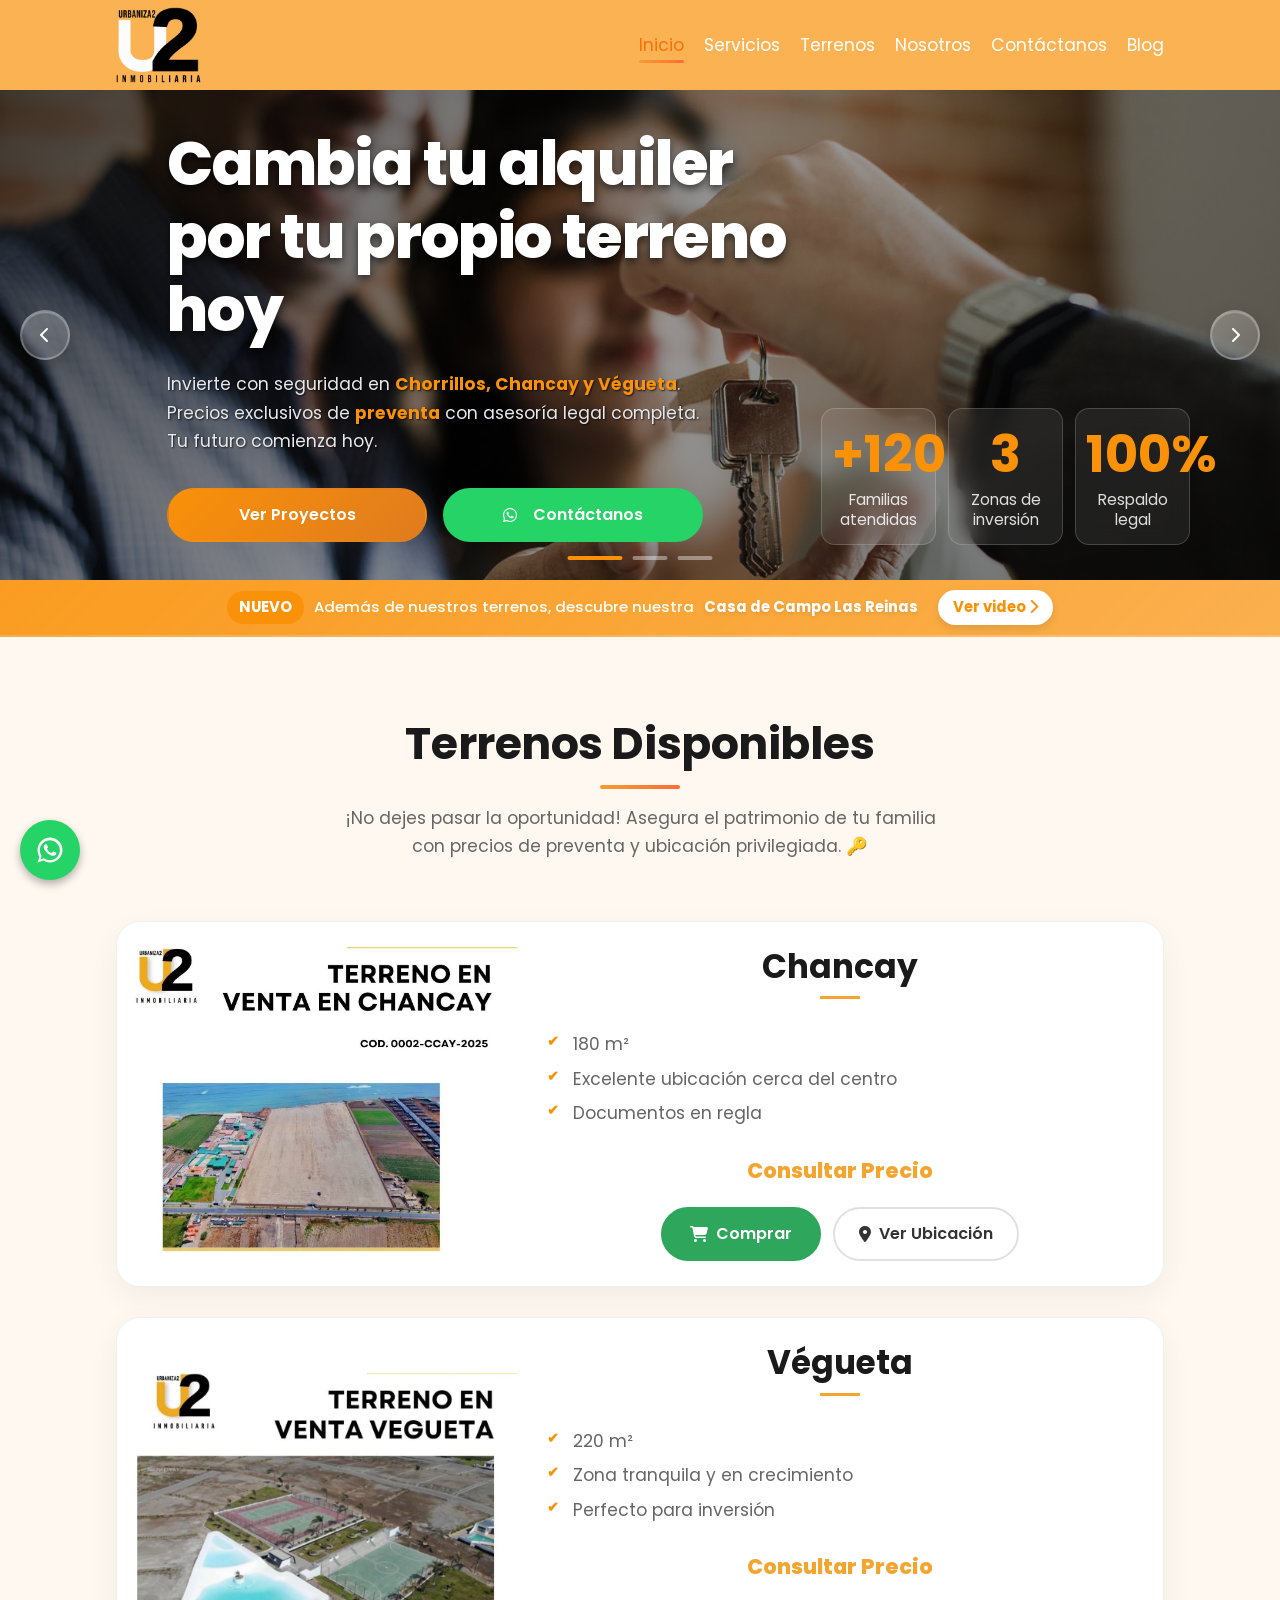
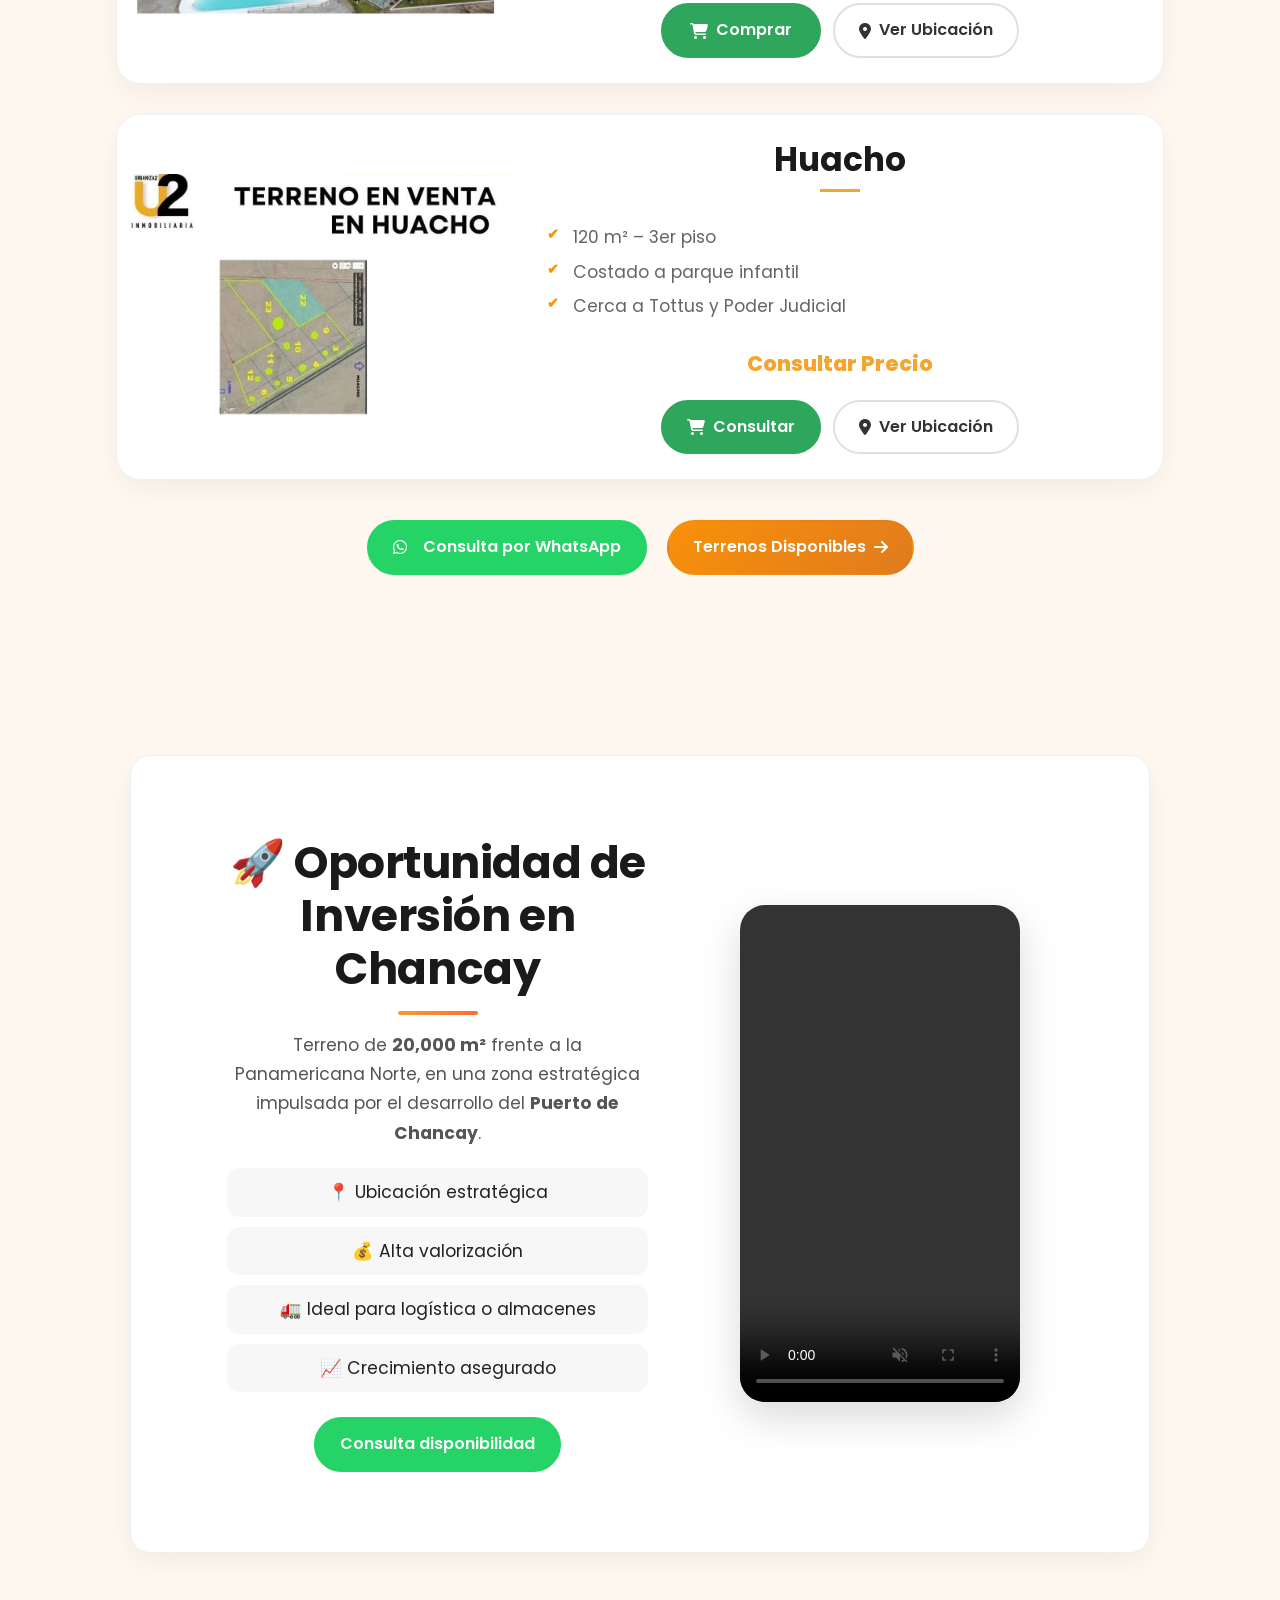
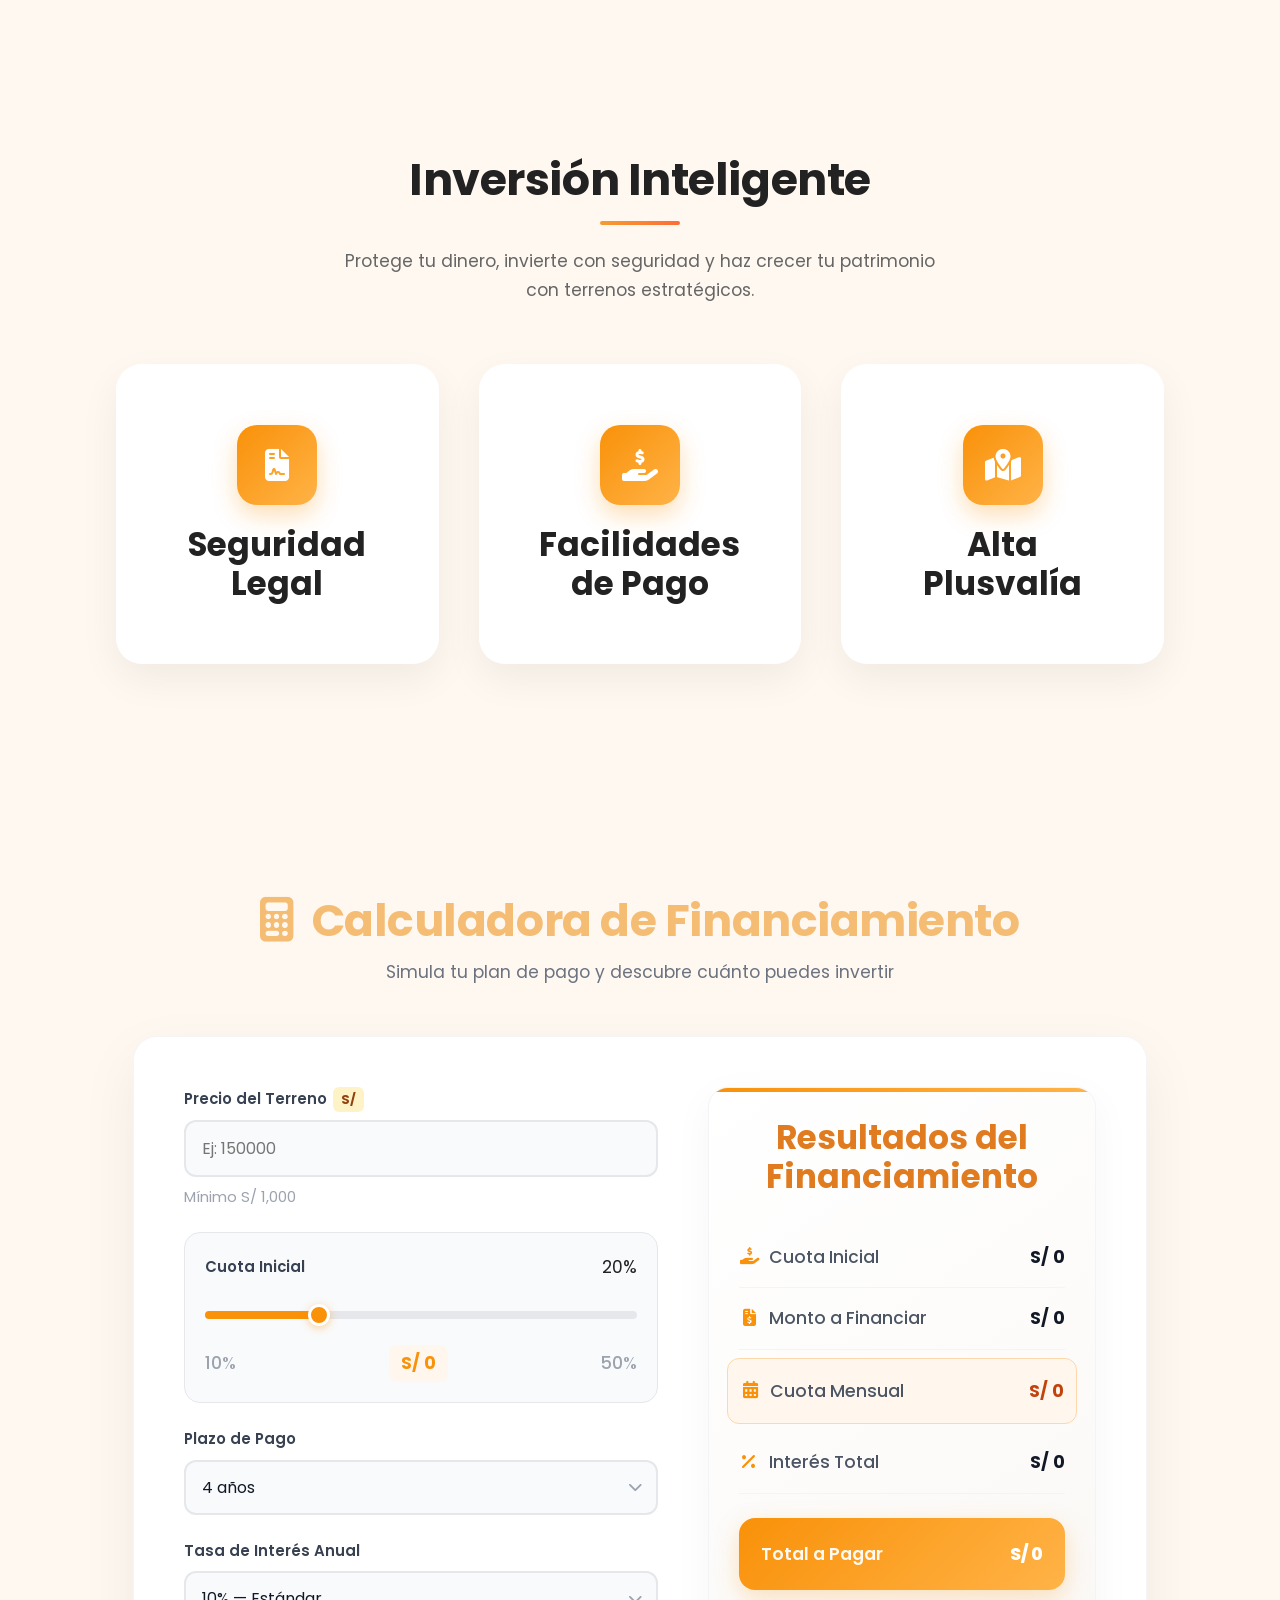
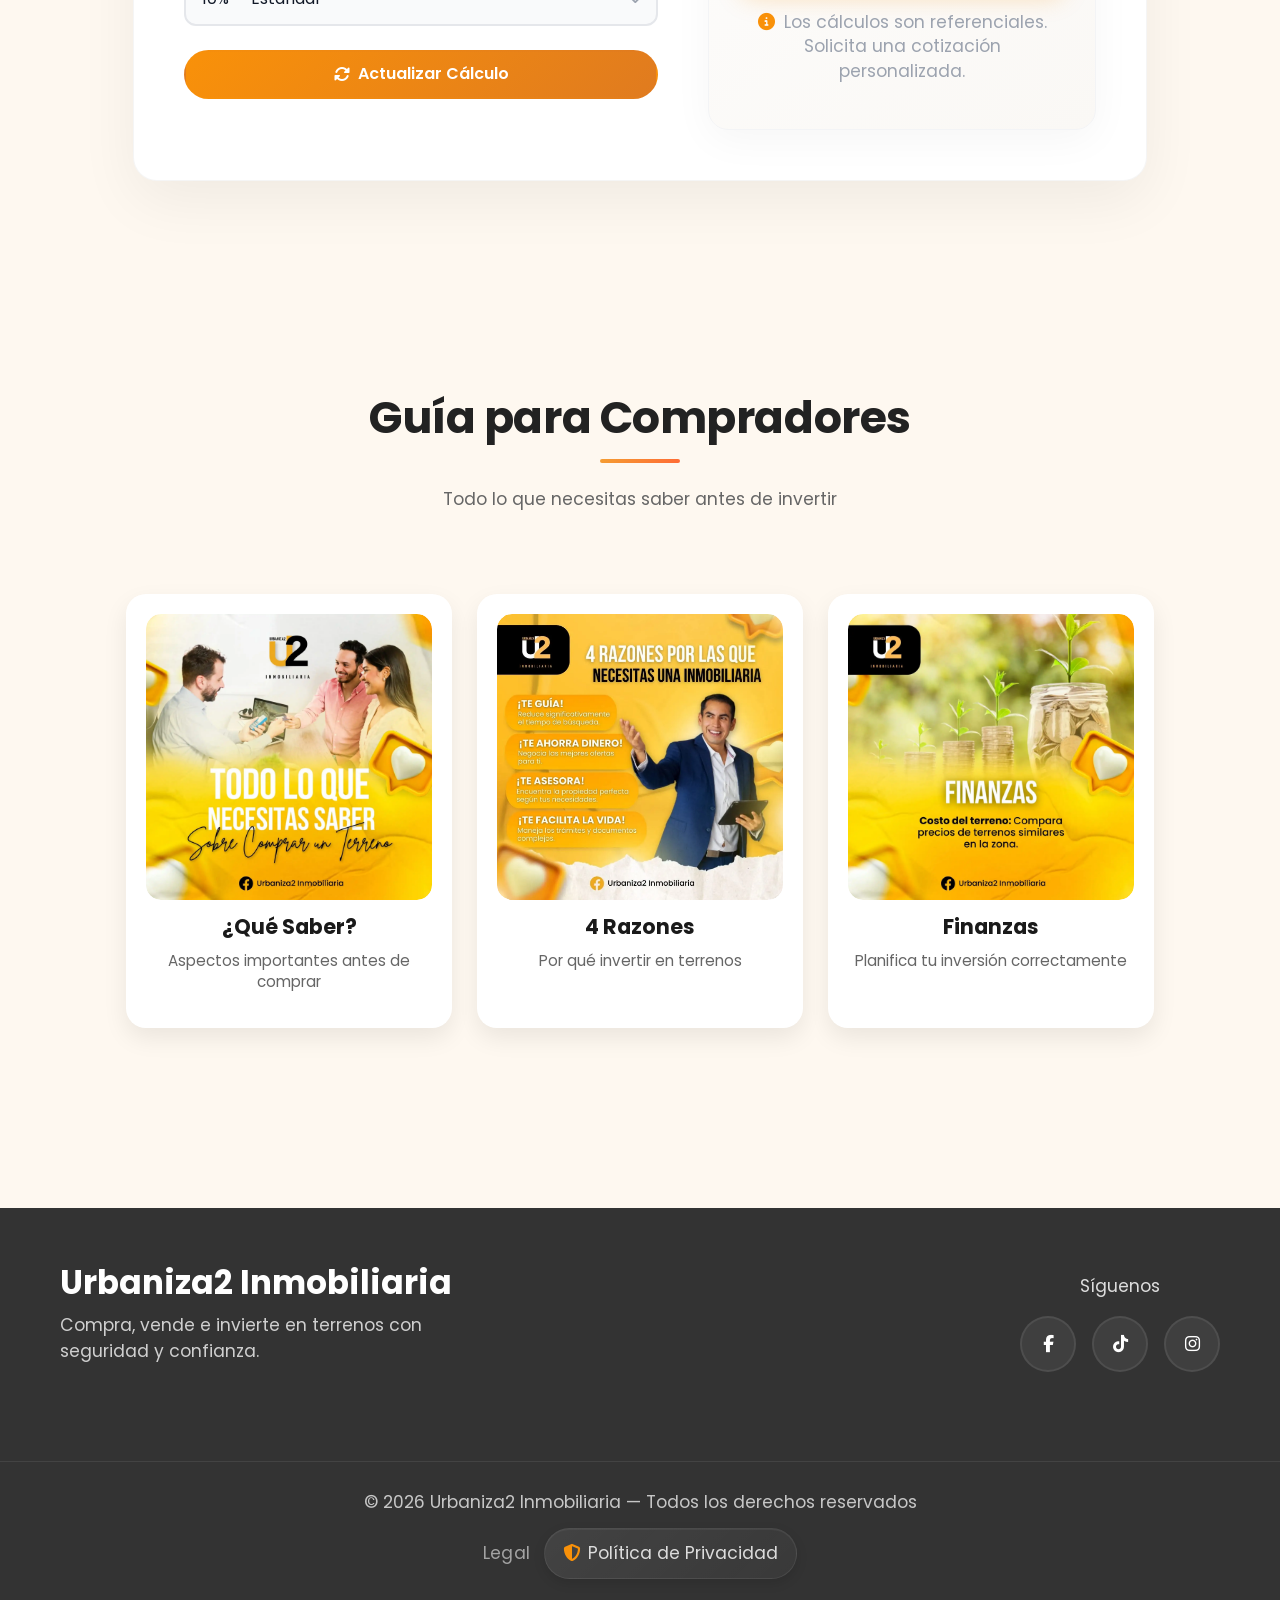
==== commit a9b01b66: "Add files via upload" ====
--- a/index.html
+++ b/index.html
@@ -1,605 +1,605 @@
-<!doctype html>
-<html lang="es-PE">
-
-<head>
-  <meta charset="UTF-8">
-  <meta name="viewport" content="width=device-width, initial-scale=1">
-
-  <!-- SEO básico -->
-  <title>Urbaniza2 Inmobiliaria - Tu Hogar, Tu Futuro</title>
-  <meta name="description"
-    content="Encuentra el terreno perfecto en Chorrillos, Chancay y Végueta. Precios accesibles, facilidades de pago y asesoría legal garantizada.">
-  <meta name="robots" content="index, follow">
-  <meta name="author" content="Urbaniza2 Inmobiliaria">
-  <meta name="theme-color" content="#f99109">
-  <meta name="format-detection" content="telephone=no">
-
-  <!-- Favicon -->
-  <link rel="icon" href="img/logos/U2.png" type="image/png">
-  <link rel="apple-touch-icon" href="img/logos/U2.png">
-
-  <!-- Vista previa al compartir en redes y WhatsApp -->
-  <meta property="og:title" content="Urbaniza2 Inmobiliaria - Tu Hogar, Tu Futuro">
-  <meta property="og:description" content="Encuentra el terreno perfecto con asesoría legal y facilidades de pago.">
-  <meta property="og:image" content="https://urbaniza2.com/img/logos/logourbaniza2.png">
-  <meta property="og:url" content="https://urbaniza2.com">
-  <meta property="og:type" content="website">
-  <meta property="og:locale" content="es_PE">
-
-  <meta name="geo.region" content="PE-LIM">
-  <meta name="geo.placename" content="Lima">
-  <link rel="canonical" href="https://urbaniza2.com/index.html">
-
-  <!-- Rendimiento -->
-  <link rel="preconnect" href="https://fonts.googleapis.com">
-  <link rel="preconnect" href="https://fonts.gstatic.com" crossorigin>
-  <link rel="preconnect" href="https://cdnjs.cloudflare.com">
-  <link rel="preload" as="image" href="img/banner/slider1.jpg">
-
-  <!-- Fuentes e iconos -->
-  <link href="https://fonts.googleapis.com/css2?family=Poppins:wght@300;400;500;600;700;800&display=swap"
-    rel="stylesheet">
-  <link rel="stylesheet" href="https://cdnjs.cloudflare.com/ajax/libs/font-awesome/6.5.0/css/all.min.css">
-
-  <!-- Estilos -->
-  <link rel="stylesheet" href="css/global/base.css">
-  <link rel="stylesheet" href="css/global/animations.css">
-  <link rel="stylesheet" href="css/global/layout.css">
-  <link rel="stylesheet" href="css/global/tipografia.css">
-  <link rel="stylesheet" href="css/global/button.css">
-  <link rel="stylesheet" href="css/global/components.css">
-  <link rel="stylesheet" href="css/global/decorative.css">
-  <link rel="stylesheet" href="css/pages/index.css">
-</head>
-
-<body id="top" class="page-home">
-  <header>
-    <div class="container">
-      <a href="index.html">
-        <img src="img/logos/logourbaniza2.png" alt="Urbaniza2 Inmobiliaria" class="logo" height="85" loading="eager"
-          decoding="async">
-      </a>
-      <nav aria-label="Navegación principal">
-        <ul>
-          <li><a href="index.html" aria-current="page">Inicio</a></li>
-          <li><a href="paginas/servicios.html">Servicios</a></li>
-          <li><a href="paginas/terrenos.html">Terrenos</a></li>
-          <li><a href="paginas/nosotros.html">Nosotros</a></li>
-          <li><a href="paginas/contacto.html">Contáctanos</a></li>
-          <li><a href="paginas/blog.html">Blog</a></li>
-        </ul>
-      </nav>
-      <button class="menu-toggle" id="menuToggle" aria-label="Abrir menú" aria-expanded="false">
-        <span class="bar"></span>
-        <span class="bar"></span>
-        <span class="bar"></span>
-      </button>
-    </div>
-  </header>
-
-  <!-- HERO SLIDER -->
-  <section id="inicio" class="hero-slider" aria-label="Presentación principal">
-    <div class="slider-container">
-      <div class="slide active">
-        <img src="img/banner/slider1.jpg" alt="Obten las llaves de tu terreno" loading="eager">
-        <div class="slide-overlay"></div>
-      </div>
-
-      <div class="slide">
-        <img src="img/banner/slider2.jpg" alt="Firma tu contrato con urbaniza2" loading="lazy">
-        <div class="slide-overlay"></div>
-      </div>
-
-      <div class="slide">
-        <img src="img/banner/slider3.jpg" alt="Tu terreno en proceso" loading="lazy">
-        <div class="slide-overlay"></div>
-      </div>
-
-      <div class="hero-content">
-        <div class="container">
-          <div class="hero-text">
-            <h1 class="hero-title reveal">Cambia tu alquiler por tu propio terreno hoy</h1>
-            <p class="hero-description reveal">
-              Invierte con seguridad en <strong>Chorrillos, Chancay y Végueta</strong>. Precios exclusivos de
-              <strong>preventa</strong> con asesoría legal completa. Tu futuro comienza hoy.
-            </p>
-            <div class="btn-group hero-buttons">
-              <a href="paginas/terrenos.html" class="btn btn-primary reveal">Ver Proyectos</a>
-              <a href="https://wa.me/51982664102" class="btn btn-secondary reveal" target="_blank"
-                rel="noopener noreferrer">
-                <i class="fab fa-whatsapp" aria-hidden="true"></i> Contáctanos
-              </a>
-            </div>
-
-            <div class="hero-stats reveal">
-              <div class="stat-card">
-                <span class="stat-number">+120</span>
-                <span class="stat-label">Familias atendidas</span>
-              </div>
-
-              <div class="stat-card">
-                <span class="stat-number">3</span>
-                <span class="stat-label">Zonas de inversión</span>
-              </div>
-
-              <div class="stat-card">
-                <span class="stat-number">100%</span>
-                <span class="stat-label">Respaldo legal</span>
-              </div>
-            </div>
-
-
-          </div>
-        </div>
-      </div>
-
-      <div class="slider-controls">
-        <button type="button" class="slider-btn prev-btn" id="prevBtn" aria-label="Slide anterior">
-          <i class="fas fa-chevron-left" aria-hidden="true"></i>
-        </button>
-        <button type="button" class="slider-btn next-btn" id="nextBtn" aria-label="Slide siguiente">
-          <i class="fas fa-chevron-right" aria-hidden="true"></i>
-        </button>
-      </div>
-
-      <div class="slider-indicators" role="group" aria-label="Indicadores del slider">
-        <span class="indicator active" data-slide="0" role="button" aria-label="Ir al slide 1" tabindex="0"></span>
-        <span class="indicator" data-slide="1" role="button" aria-label="Ir al slide 2" tabindex="0"></span>
-        <span class="indicator" data-slide="2" role="button" aria-label="Ir al slide 3" tabindex="0"></span>
-      </div>
-    </div>
-
-    <div class="hero-announcement">
-      <div class="container">
-        <a href="paginas/servicios.html#tiktok" class="announcement-link">
-          <p class="announcement-text">
-            <span class="badge">NUEVO</span>
-            Además de nuestros terrenos, descubre nuestra <strong>Casa de Campo Las Reinas</strong>
-            <span class="cta">Ver video <i class="fas fa-chevron-right" aria-hidden="true"></i></span>
-          </p>
-        </a>
-      </div>
-    </div>
-  </section>
-  <!-- FIN HERO SLIDER -->
-
-  <main>
-    <!-- TERRENOS DISPONIBLES - INDEX -->
-    <section id="terrenos-disponibles" aria-labelledby="terrenos-titulo">
-      <div class="container">
-        <h2 id="terrenos-titulo" class="terrdis-titulo">Terrenos Disponibles</h2>
-
-        <p class="section-subtitle">
-          ¡No dejes pasar la oportunidad! Asegura el patrimonio de tu familia con precios de preventa y ubicación
-          privilegiada. 🔑
-        </p>
-
-        <!-- CARD 1 — Chancay -->
-        <article class="terreno-card" data-tipo="Terreno" data-ubicacion="Chancay" data-precio="95000" data-moneda="S/">
-          <div class="terreno-img">
-            <img src="img/terrenos/chancay1.webp" alt="Terreno en Chancay de 180 m²" width="600" height="400"
-              loading="lazy" decoding="async">
-          </div>
-          <div class="terreno-info">
-            <h3>Chancay</h3>
-            <div class="linea-decorativa" aria-hidden="true"></div>
-            <ul class="terreno-detalles">
-              <li>180 m²</li>
-              <li>Excelente ubicación cerca del centro</li>
-              <li>Documentos en regla</li>
-            </ul>
-            <p class="precio">Consultar Precio</p>
-            <div class="card-actions">
-              <button class="btn-comprar" type="button" data-ubicacion="Chancay" data-precio="95000" data-area="180 m²"
-                data-terreno-id="6">
-                <i class="fas fa-shopping-cart" aria-hidden="true"></i> Comprar
-              </button>
-              <a href="javascript:void(0)" class="btn-ubicacion" data-destino="-11.5552648,-77.2746358">
-                <i class="fas fa-map-marker-alt" aria-hidden="true"></i> Ver Ubicación
-              </a>
-            </div>
-          </div>
-        </article>
-
-        <!-- CARD 2 — Végueta -->
-        <article class="terreno-card" data-tipo="Terreno" data-ubicacion="Végueta" data-precio="85000" data-moneda="S/">
-          <div class="terreno-img">
-            <img src="img/terrenos/vegueta.webp" alt="Terreno en Végueta de 220 m²" width="600" height="400"
-              loading="lazy" decoding="async">
-          </div>
-
-          <div class="terreno-info">
-            <h3>Végueta</h3>
-            <div class="linea-decorativa" aria-hidden="true"></div>
-            <ul class="terreno-detalles">
-              <li>220 m²</li>
-              <li>Zona tranquila y en crecimiento</li>
-              <li>Perfecto para inversión</li>
-            </ul>
-            <p class="precio">Consultar Precio</p>
-            <div class="card-actions">
-              <button class="btn-comprar" type="button" data-ubicacion="Vegueta" data-precio="85000" data-area="220 m²"
-                data-terreno-id="7">
-                <i class="fas fa-shopping-cart" aria-hidden="true"></i> Comprar
-              </button>
-              <a href="javascript:void(0)" class="btn-ubicacion" data-destino="-10.994598,-77.6302965">
-                <i class="fas fa-map-marker-alt" aria-hidden="true"></i> Ver Ubicación
-              </a>
-            </div>
-          </div>
-        </article>
-
-        <!-- CARD 3 — Huacho -->
-        <article class="terreno-card" data-tipo="Departamento" data-ubicacion="Huacho" data-precio="0" data-moneda="S/">
-          <div class="terreno-img">
-            <img src="img/terrenos/huacho.webp" alt="Departamento en Huacho de 120 m², 3er piso" width="600"
-              height="400" loading="lazy" decoding="async">
-          </div>
-          <div class="terreno-info">
-            <h3>Huacho</h3>
-            <div class="linea-decorativa" aria-hidden="true"></div>
-            <ul class="terreno-detalles">
-              <li>120 m² – 3er piso</li>
-              <li>Costado a parque infantil</li>
-              <li>Cerca a Tottus y Poder Judicial</li>
-            </ul>
-            <p class="precio">Consultar Precio</p>
-            <div class="card-actions">
-              <button class="btn-comprar" type="button" data-ubicacion="Huacho" data-precio="0" data-area="120 m²"
-                data-terreno-id="8">
-                <i class="fas fa-shopping-cart" aria-hidden="true"></i> Consultar
-              </button>
-              <a href="javascript:void(0)" class="btn-ubicacion" data-destino="-11.1091326,-77.6029019">
-                <i class="fas fa-map-marker-alt" aria-hidden="true"></i> Ver Ubicación
-              </a>
-            </div>
-          </div>
-        </article>
-
-        <div class="terrenos-footer">
-          <a href="https://wa.me/51982664102?text=Hola,%20quiero%20información." class="btn btn-secondary"
-            target="_blank" rel="noopener noreferrer">
-            <i class="fab fa-whatsapp" aria-hidden="true"></i> Consulta por WhatsApp
-          </a>
-          <a href="paginas/terrenos.html" class="btn-ver-todos">
-            Terrenos Disponibles <i class="fas fa-arrow-right" aria-hidden="true"></i>
-          </a>
-        </div>
-      </div>
-    </section>
-
-    <!-- VIDEO CHANCAY -->
-    <section class="reel-clean reveal" aria-labelledby="reel-titulo">
-      <div class="container reel-grid">
-        <div class="reel-content reveal">
-          <h2 class="reel-title" id="reel-titulo">🚀 Oportunidad de Inversión en Chancay</h2>
-          <p class="reel-desc">
-            Terreno de <strong>20,000 m²</strong> frente a la Panamericana Norte, en una zona estratégica impulsada por
-            el desarrollo del <strong>Puerto de Chancay</strong>.
-          </p>
-
-          <!-- VIDEO MOBILE -->
-          <div class="reel-video reel-video-mobile reveal">
-            <video controls muted loop playsinline="playsinline" preload="metadata"
-              aria-label="Video del terreno en Chancay">
-              <source src="video/chancay.mp4" type="video/mp4">
-              Tu navegador no soporta videos HTML5.
-            </video>
-          </div>
-
-          <ul class="reel-benefits">
-            <li>📍 Ubicación estratégica</li>
-            <li>💰 Alta valorización</li>
-            <li>🚛 Ideal para logística o almacenes</li>
-            <li>📈 Crecimiento asegurado</li>
-          </ul>
-
-          <div class="reel-cta reveal">
-            <a href="https://wa.me/51982664102?text=Hola,%20quiero%20información." class="btn btn-secondary"
-              target="_blank" rel="noopener noreferrer">
-              Consulta disponibilidad
-            </a>
-          </div>
-        </div>
-
-        <!-- VIDEO DESKTOP -->
-        <div class="reel-video reel-video-desktop reveal">
-          <video controls muted loop preload="metadata" aria-label="Video del terreno en Chancay">
-            <source src="video/chancay.mp4" type="video/mp4">
-            Tu navegador no soporta videos HTML5.
-          </video>
-        </div>
-      </div>
-    </section>
-
-    <!-- SERVICIOS -->
-    <section id="servicios" class="services-section reveal" aria-labelledby="servicios-titulo">
-      <div class="container">
-        <h2 class="section-title" id="servicios-titulo">Inversión Inteligente</h2>
-        <p class="section-subtitle">Protege tu dinero, invierte con seguridad y haz crecer tu patrimonio con terrenos
-          estratégicos.</p>
-
-        <div class="services-grid">
-          <div class="service-card reveal">
-            <div class="service-card-inner">
-              <div class="service-card-front">
-                <div class="service-icon"><i class="fas fa-file-contract" aria-hidden="true"></i></div>
-                <h3>Seguridad Legal</h3>
-              </div>
-              <div class="service-card-back">
-                <p>Documentos verificados, respaldo notarial y asesoría legal completa para una compra 100% segura.</p>
-              </div>
-            </div>
-          </div>
-
-          <div class="service-card reveal">
-            <div class="service-card-inner">
-              <div class="service-card-front">
-                <div class="service-icon"><i class="fas fa-hand-holding-usd" aria-hidden="true"></i></div>
-                <h3>Facilidades de Pago</h3>
-              </div>
-              <div class="service-card-back">
-                <p>Planes flexibles y financiamiento directo para que inviertas sin presión económica.</p>
-              </div>
-            </div>
-          </div>
-
-          <div class="service-card reveal">
-            <div class="service-card-inner">
-              <div class="service-card-front">
-                <div class="service-icon"><i class="fas fa-map-marked-alt" aria-hidden="true"></i></div>
-                <h3>Alta Plusvalía</h3>
-              </div>
-              <div class="service-card-back">
-                <p>Ubicaciones estratégicas con crecimiento urbano constante que incrementan el valor de tu inversión.
-                </p>
-              </div>
-            </div>
-          </div>
-        </div>
-      </div>
-    </section>
-
-    <!-- CALCULADORA DE FINANCIAMIENTO -->
-    <section id="calculadora" class="calculadora-section" aria-labelledby="calc-title">
-      <div class="container">
-        <h2 id="calc-title" class="reveal"><i class="fas fa-calculator" aria-hidden="true"></i> Calculadora de
-          Financiamiento</h2>
-        <p class="reveal">Simula tu plan de pago y descubre cuánto puedes invertir</p>
-
-        <div class="calculadora-container reveal">
-          <form class="calculadora-inputs" id="form-calculadora" novalidate>
-            <div class="input-group">
-              <label for="precio-terreno">Precio del Terreno <span class="currency-tag">S/</span></label>
-              <input type="number" id="precio-terreno" placeholder="Ej: 150000" min="1000" max="10000000" step="1000"
-                required aria-describedby="precio-ayuda">
-              <small id="precio-ayuda" class="input-help">Mínimo S/ 1,000</small>
-            </div>
-
-            <div class="input-group slider-group">
-              <div class="slider-header">
-                <label for="cuota-inicial">Cuota Inicial</label>
-                <span class="calc-badge" id="cuota-porcentaje">20%</span>
-              </div>
-              <input type="range" id="cuota-inicial" min="10" max="50" value="20" step="5">
-              <div class="slider-values">
-                <span class="slider-min">10%</span>
-                <output for="cuota-inicial" id="cuota-inicial-valor" class="output-highlight">S/ 0</output>
-                <span class="slider-max">50%</span>
-              </div>
-            </div>
-
-            <div class="input-group">
-              <label for="plazo-pago">Plazo de Pago</label>
-              <div class="select-wrapper">
-                <select id="plazo-pago">
-                  <option value="3">3 años</option>
-                  <option value="4" selected>4 años</option>
-                  <option value="5">5 años</option>
-                  <option value="6">6 años</option>
-                  <option value="7">7 años</option>
-                  <option value="8">8 años</option>
-                  <option value="9">9 años</option>
-                  <option value="10">10 años</option>
-                </select>
-                <i class="fas fa-chevron-down" aria-hidden="true"></i>
-              </div>
-            </div>
-
-            <div class="input-group">
-              <label for="tasa-interes">Tasa de Interés Anual</label>
-              <div class="select-wrapper">
-                <select id="tasa-interes">
-                  <option value="8">8% — Promocional</option>
-                  <option value="10" selected>10% — Estándar</option>
-                  <option value="12">12% — Premium</option>
-                  <option value="15">15% — Especial</option>
-                </select>
-                <i class="fas fa-chevron-down" aria-hidden="true"></i>
-              </div>
-            </div>
-
-            <button type="submit" id="btn-actualizar-calculo" class="btn-actualizar-calculo">
-              <i class="fas fa-sync-alt" aria-hidden="true"></i> Actualizar Cálculo
-            </button>
-          </form>
-
-          <div class="calculadora-resultados" role="region" aria-live="polite"
-            aria-label="Resultados del financiamiento">
-            <h3>Resultados del Financiamiento</h3>
-            <div class="resultado-grid">
-              <div class="resultado-item">
-                <span class="resultado-label"><i class="fas fa-hand-holding-usd" aria-hidden="true"></i> Cuota
-                  Inicial</span>
-                <span id="cuota-inicial-resultado" class="resultado-valor">S/ 0</span>
-              </div>
-              <div class="resultado-item">
-                <span class="resultado-label"><i class="fas fa-file-invoice-dollar" aria-hidden="true"></i> Monto a
-                  Financiar</span>
-                <span id="monto-financiar" class="resultado-valor">S/ 0</span>
-              </div>
-              <div class="resultado-item destacado">
-                <span class="resultado-label"><i class="fas fa-calendar-alt" aria-hidden="true"></i> Cuota
-                  Mensual</span>
-                <span id="cuota-mensual" class="resultado-valor">S/ 0</span>
-              </div>
-              <div class="resultado-item">
-                <span class="resultado-label"><i class="fas fa-percentage" aria-hidden="true"></i> Interés Total</span>
-                <span id="interes-total" class="resultado-valor">S/ 0</span>
-              </div>
-            </div>
-            <div class="resultado-item total">
-              <span class="resultado-label">Total a Pagar</span>
-              <span id="total-pagar" class="resultado-valor">S/ 0</span>
-            </div>
-            <p class="resultado-nota"><i class="fas fa-info-circle" aria-hidden="true"></i> Los cálculos son
-              referenciales. Solicita una cotización personalizada.</p>
-          </div>
-        </div>
-      </div>
-    </section>
-
-    <!-- GUÍA PARA COMPRADORES -->
-    <section id="guia" class="info-section reveal" aria-labelledby="guia-titulo">
-      <div class="container">
-        <h2 class="section-title" id="guia-titulo">Guía para Compradores</h2>
-        <p class="section-subtitle">Todo lo que necesitas saber antes de invertir</p>
-
-        <div class="guia-scroll">
-          <div class="guia-card" data-caption="¿Qué Saber? — Aspectos importantes antes de comprar">
-            <div class="guia-img-wrap">
-              <img src="img/guiaparacompradores/saber.webp" alt="¿Qué saber antes de comprar un terreno?"
-                loading="lazy">
-            </div>
-            <h3>¿Qué Saber?</h3>
-            <p>Aspectos importantes antes de comprar</p>
-          </div>
-          <div class="guia-card" data-caption="4 Razones — Por qué invertir en terrenos">
-            <div class="guia-img-wrap">
-              <img src="img/guiaparacompradores/4razones.webp" alt="4 razones para invertir en terrenos" loading="lazy">
-            </div>
-            <h3>4 Razones</h3>
-            <p>Por qué invertir en terrenos</p>
-          </div>
-          <div class="guia-card" data-caption="Finanzas — Planifica tu inversión correctamente">
-            <div class="guia-img-wrap">
-              <img src="img/guiaparacompradores/finanzas.webp" alt="Planificación financiera para inversión en terrenos"
-                loading="lazy">
-            </div>
-            <h3>Finanzas</h3>
-            <p>Planifica tu inversión correctamente</p>
-          </div>
-        </div>
-      </div>
-    </section>
-
-    <!-- MODAL (una sola vez en el body) - Corregido: src no vacío -->
-    <div class="guia-modal" id="guiaModal" onclick="closeGuiaZoom(event)">
-      <div class="guia-modal-caption" id="guiaModalCaption"></div>
-    </div>
-  </main>
-
-  <!-- MODAL FORMULARIO COMPRA -->
-  <div id="modal-compra" class="modal-compra" role="dialog" aria-modal="true" aria-labelledby="modal-compra-titulo"
-    hidden>
-    <div class="modal-compra-content">
-      <div class="modal-compra-header">
-        <h2 id="modal-compra-titulo">Formulario de Compra</h2>
-        <button type="button" class="close-compra" aria-label="Cerrar formulario">✕</button>
-      </div>
-
-      <div class="modal-compra-body">
-        <div class="terreno-seleccionado">
-          <h3>Terreno seleccionado</h3>
-          <div class="terreno-info">
-            <p><strong>Ubicación:</strong> <span id="info-ubicacion">-</span></p>
-            <p><strong>Área:</strong> <span id="info-area">-</span></p>
-          </div>
-        </div>
-
-        <form class="form-compra" novalidate>
-          <div class="form-grid">
-            <div class="form-group">
-              <label for="compra-nombre">Nombre</label>
-              <input type="text" id="compra-nombre" name="nombre" required autocomplete="given-name">
-            </div>
-            <div class="form-group">
-              <label for="compra-telefono">Teléfono</label>
-              <input type="tel" id="compra-telefono" name="telefono" required autocomplete="tel">
-            </div>
-            <div class="form-group full-width">
-              <label for="compra-mensaje">Mensaje</label>
-              <textarea id="compra-mensaje" name="mensaje" rows="3"></textarea>
-            </div>
-          </div>
-
-          <div class="form-actions">
-            <button type="button" class="btn-cancelar">Cancelar</button>
-            <button type="submit" class="btn-enviar-compra">Enviar</button>
-          </div>
-        </form>
-      </div>
-    </div>
-  </div>
-
-  <!-- SCROLL TOP -->
-  <a class="scrollToHome" href="#top" aria-label="Volver al inicio de la página">
-    <i class="fa fa-angle-up" aria-hidden="true"></i>
-  </a>
-
-  <!-- FOOTER -->
-  <footer class="footer">
-    <div class="footer-container">
-      <div class="footer-brand">
-        <h3>Urbaniza2 Inmobiliaria</h3>
-        <p>Compra, vende e invierte en terrenos con seguridad y confianza.</p>
-      </div>
-
-      <div class="footer-social">
-        <span>Síguenos</span>
-        <div class="redes-sociales">
-          <a href="https://www.facebook.com/urbaniza2inmobiliaria?mibextid=ZbWKwL" target="_blank"
-            rel="noopener noreferrer" aria-label="Facebook de Urbaniza2">
-            <i class="fab fa-facebook-f" aria-hidden="true"></i>
-          </a>
-          <a href="https://www.tiktok.com/@urbaniza2inmobiliaria" target="_blank" rel="noopener noreferrer"
-            aria-label="TikTok de Urbaniza2">
-            <i class="fab fa-tiktok" aria-hidden="true"></i>
-          </a>
-          <a href="https://www.instagram.com/urbaniza2.inm" target="_blank" rel="noopener noreferrer"
-            aria-label="Instagram de Urbaniza2">
-            <i class="fab fa-instagram" aria-hidden="true"></i>
-          </a>
-        </div>
-      </div>
-    </div>
-
-    <!-- FOOTER BOTTOM -->
-    <div class="footer-bottom">
-      <p>© 2026 Urbaniza2 Inmobiliaria — Todos los derechos reservados</p>
-      <div class="footer-legal-links">
-        <span class="legal-title">Legal</span>
-        <a href="paginas/privacidad.html" class="footer-privacy">
-          <i class="fas fa-shield-alt"></i> Política de Privacidad
-        </a>
-      </div>
-    </div>
-  </footer>
-
-  <!-- WhatsApp flotante -->
-  <a href="https://wa.me/51982664102" class="whatsapp-float" target="_blank" rel="noopener noreferrer"
-    title="Chatea con nosotros por WhatsApp" aria-label="Abrir WhatsApp">
-    <svg xmlns="http://www.w3.org/2000/svg" width="30" height="30" fill="#fff" viewBox="0 0 24 24" aria-hidden="true">
-      <path
-        d="M12.004 2.002C6.475 2.002 2 6.477 2 12.007c0 1.994.522 3.853 1.516 5.513L2 22l4.605-1.505A9.944 9.944 0 0012.004 22c5.528 0 10.002-4.475 10.002-9.993 0-5.53-4.474-10.005-10.002-10.005zm.007 18.002c-1.612 0-3.185-.437-4.564-1.263l-.328-.195-2.733.893.9-2.66-.212-.34a7.935 7.935 0 01-1.2-4.177c0-4.415 3.59-8.006 8.004-8.006 4.415 0 8.004 3.59 8.004 8.006 0 4.413-3.59 7.992-8.004 7.992zm4.507-5.994c-.246-.123-1.457-.72-1.683-.8-.226-.08-.392-.123-.558.124-.165.246-.64.8-.785.965-.145.165-.29.185-.536.062-.246-.123-1.04-.383-1.98-1.22-.732-.652-1.226-1.46-1.37-1.705-.145-.247-.015-.38.109-.502.112-.111.246-.29.37-.435.124-.144.165-.247.248-.412.083-.165.042-.31-.02-.435-.062-.123-.558-1.35-.764-1.845-.202-.485-.407-.42-.558-.427-.145-.006-.31-.007-.476-.007-.165 0-.435.062-.663.31-.227.248-.866.845-.866 2.06 0 1.215.886 2.39 1.008 2.554.124.165 1.742 2.658 4.225 3.724.59.254 1.05.405 1.408.519.592.188 1.132.162 1.56.098.476-.07 1.457-.595 1.663-1.173.205-.577.205-1.07.145-1.173-.062-.104-.227-.165-.476-.288z" />
-    </svg>
-  </a>
-
-  <script src="js/main.js" defer></script>
-  <script src="js/slider.js" defer></script>
-  <script src="js/terreno.js" defer></script>
-  <script src="js/ubicacion.js" defer></script>
-  <script src="js/formulario.js" defer></script>
-</body>
-
+<!doctype html>
+<html lang="es-PE">
+
+<head>
+  <meta charset="UTF-8">
+  <meta name="viewport" content="width=device-width, initial-scale=1">
+
+  <!-- SEO básico -->
+  <title>Urbaniza2 Inmobiliaria - Tu Hogar, Tu Futuro</title>
+  <meta name="description"
+    content="Encuentra el terreno perfecto en Chorrillos, Chancay y Végueta. Precios accesibles, facilidades de pago y asesoría legal garantizada.">
+  <meta name="robots" content="index, follow">
+  <meta name="author" content="Urbaniza2 Inmobiliaria">
+  <meta name="theme-color" content="#f99109">
+  <meta name="format-detection" content="telephone=no">
+
+  <!-- Favicon -->
+  <link rel="icon" href="img/logos/U2.png" type="image/png">
+  <link rel="apple-touch-icon" href="img/logos/U2.png">
+
+  <!-- Vista previa al compartir en redes y WhatsApp -->
+  <meta property="og:title" content="Urbaniza2 Inmobiliaria - Tu Hogar, Tu Futuro">
+  <meta property="og:description" content="Encuentra el terreno perfecto con asesoría legal y facilidades de pago.">
+  <meta property="og:image" content="https://urbaniza2.com/img/logos/logourbaniza2.png">
+  <meta property="og:url" content="https://urbaniza2.com">
+  <meta property="og:type" content="website">
+  <meta property="og:locale" content="es_PE">
+
+  <meta name="geo.region" content="PE-LIM">
+  <meta name="geo.placename" content="Lima">
+  <link rel="canonical" href="https://urbaniza2.com/index.html">
+
+  <!-- Rendimiento -->
+  <link rel="preconnect" href="https://fonts.googleapis.com">
+  <link rel="preconnect" href="https://fonts.gstatic.com" crossorigin>
+  <link rel="preconnect" href="https://cdnjs.cloudflare.com">
+  <link rel="preload" as="image" href="img/banner/slider1.jpg">
+
+  <!-- Fuentes e iconos -->
+  <link href="https://fonts.googleapis.com/css2?family=Poppins:wght@300;400;500;600;700;800&display=swap"
+    rel="stylesheet">
+  <link rel="stylesheet" href="https://cdnjs.cloudflare.com/ajax/libs/font-awesome/6.5.0/css/all.min.css">
+
+  <!-- Estilos -->
+  <link rel="stylesheet" href="css/global/base.css">
+  <link rel="stylesheet" href="css/global/animations.css">
+  <link rel="stylesheet" href="css/global/layout.css">
+  <link rel="stylesheet" href="css/global/tipografia.css">
+  <link rel="stylesheet" href="css/global/button.css">
+  <link rel="stylesheet" href="css/global/components.css">
+  <link rel="stylesheet" href="css/global/decorative.css">
+  <link rel="stylesheet" href="css/pages/index.css">
+</head>
+
+<body id="top" class="page-home">
+  <header>
+    <div class="container">
+      <a href="index.html">
+        <img src="img/logos/logourbaniza2.png" alt="Urbaniza2 Inmobiliaria" class="logo" height="85" loading="eager"
+          decoding="async">
+      </a>
+      <nav aria-label="Navegación principal">
+        <ul>
+          <li><a href="index.html" aria-current="page">Inicio</a></li>
+          <li><a href="paginas/servicios.html">Servicios</a></li>
+          <li><a href="paginas/terrenos.html">Terrenos</a></li>
+          <li><a href="paginas/nosotros.html">Nosotros</a></li>
+          <li><a href="paginas/contacto.html">Contáctanos</a></li>
+          <li><a href="paginas/blog.html">Blog</a></li>
+        </ul>
+      </nav>
+      <button class="menu-toggle" id="menuToggle" aria-label="Abrir menú" aria-expanded="false">
+        <span class="bar"></span>
+        <span class="bar"></span>
+        <span class="bar"></span>
+      </button>
+    </div>
+  </header>
+
+  <!-- HERO SLIDER -->
+  <section id="inicio" class="hero-slider" aria-label="Presentación principal">
+    <div class="slider-container">
+      <div class="slide active">
+        <img src="img/banner/slider1.jpg" alt="Obten las llaves de tu terreno" loading="eager">
+        <div class="slide-overlay"></div>
+      </div>
+
+      <div class="slide">
+        <img src="img/banner/slider2.jpg" alt="Firma tu contrato con urbaniza2" loading="lazy">
+        <div class="slide-overlay"></div>
+      </div>
+
+      <div class="slide">
+        <img src="img/banner/slider3.jpg" alt="Tu terreno en proceso" loading="lazy">
+        <div class="slide-overlay"></div>
+      </div>
+
+      <div class="hero-content">
+        <div class="container">
+          <div class="hero-text">
+            <h1 class="hero-title reveal">Cambia tu alquiler por tu propio terreno hoy</h1>
+            <p class="hero-description reveal">
+              Invierte con seguridad en <strong>Chorrillos, Chancay y Végueta</strong>. Precios exclusivos de
+              <strong>preventa</strong> con asesoría legal completa. Tu futuro comienza hoy.
+            </p>
+            <div class="btn-group hero-buttons">
+              <a href="paginas/terrenos.html" class="btn btn-primary reveal">Ver Proyectos</a>
+              <a href="https://wa.me/51982664102" class="btn btn-secondary reveal" target="_blank"
+                rel="noopener noreferrer">
+                <i class="fab fa-whatsapp" aria-hidden="true"></i> Contáctanos
+              </a>
+            </div>
+
+            <div class="hero-stats reveal">
+              <div class="stat-card">
+                <span class="stat-number">+120</span>
+                <span class="stat-label">Familias atendidas</span>
+              </div>
+
+              <div class="stat-card">
+                <span class="stat-number">3</span>
+                <span class="stat-label">Zonas de inversión</span>
+              </div>
+
+              <div class="stat-card">
+                <span class="stat-number">100%</span>
+                <span class="stat-label">Respaldo legal</span>
+              </div>
+            </div>
+
+
+          </div>
+        </div>
+      </div>
+
+      <div class="slider-controls">
+        <button type="button" class="slider-btn prev-btn" id="prevBtn" aria-label="Slide anterior">
+          <i class="fas fa-chevron-left" aria-hidden="true"></i>
+        </button>
+        <button type="button" class="slider-btn next-btn" id="nextBtn" aria-label="Slide siguiente">
+          <i class="fas fa-chevron-right" aria-hidden="true"></i>
+        </button>
+      </div>
+
+      <div class="slider-indicators" role="group" aria-label="Indicadores del slider">
+        <span class="indicator active" data-slide="0" role="button" aria-label="Ir al slide 1" tabindex="0"></span>
+        <span class="indicator" data-slide="1" role="button" aria-label="Ir al slide 2" tabindex="0"></span>
+        <span class="indicator" data-slide="2" role="button" aria-label="Ir al slide 3" tabindex="0"></span>
+      </div>
+    </div>
+
+    <div class="hero-announcement">
+      <div class="container">
+        <a href="paginas/servicios.html#tiktok" class="announcement-link">
+          <p class="announcement-text">
+            <span class="badge">NUEVO</span>
+            Además de nuestros terrenos, descubre nuestra <strong>Casa de Campo Las Reinas</strong>
+            <span class="cta">Ver video <i class="fas fa-chevron-right" aria-hidden="true"></i></span>
+          </p>
+        </a>
+      </div>
+    </div>
+  </section>
+  <!-- FIN HERO SLIDER -->
+
+  <main>
+    <!-- TERRENOS DISPONIBLES - INDEX -->
+    <section id="terrenos-disponibles" aria-labelledby="terrenos-titulo">
+      <div class="container">
+        <h2 id="terrenos-titulo" class="terrdis-titulo">Terrenos Disponibles</h2>
+
+        <p class="section-subtitle">
+          ¡No dejes pasar la oportunidad! Asegura el patrimonio de tu familia con precios de preventa y ubicación
+          privilegiada. 🔑
+        </p>
+
+        <!-- CARD 1 — Chancay -->
+        <article class="terreno-card" data-tipo="Terreno" data-ubicacion="Chancay" data-precio="95000" data-moneda="S/">
+          <div class="terreno-img">
+            <img src="img/terrenos/chancay1.webp" alt="Terreno en Chancay de 180 m²" width="600" height="400"
+              loading="lazy" decoding="async">
+          </div>
+          <div class="terreno-info">
+            <h3>Chancay</h3>
+            <div class="linea-decorativa" aria-hidden="true"></div>
+            <ul class="terreno-detalles">
+              <li>180 m²</li>
+              <li>Excelente ubicación cerca del centro</li>
+              <li>Documentos en regla</li>
+            </ul>
+            <p class="precio">Consultar Precio</p>
+            <div class="card-actions">
+              <button class="btn-comprar" type="button" data-ubicacion="Chancay" data-precio="95000" data-area="180 m²"
+                data-terreno-id="6">
+                <i class="fas fa-shopping-cart" aria-hidden="true"></i> Comprar
+              </button>
+              <a href="javascript:void(0)" class="btn-ubicacion" data-destino="-11.5552648,-77.2746358">
+                <i class="fas fa-map-marker-alt" aria-hidden="true"></i> Ver Ubicación
+              </a>
+            </div>
+          </div>
+        </article>
+
+        <!-- CARD 2 — Végueta -->
+        <article class="terreno-card" data-tipo="Terreno" data-ubicacion="Végueta" data-precio="85000" data-moneda="S/">
+          <div class="terreno-img">
+            <img src="img/terrenos/vegueta.webp" alt="Terreno en Végueta de 220 m²" width="600" height="400"
+              loading="lazy" decoding="async">
+          </div>
+
+          <div class="terreno-info">
+            <h3>Végueta</h3>
+            <div class="linea-decorativa" aria-hidden="true"></div>
+            <ul class="terreno-detalles">
+              <li>220 m²</li>
+              <li>Zona tranquila y en crecimiento</li>
+              <li>Perfecto para inversión</li>
+            </ul>
+            <p class="precio">Consultar Precio</p>
+            <div class="card-actions">
+              <button class="btn-comprar" type="button" data-ubicacion="Vegueta" data-precio="85000" data-area="220 m²"
+                data-terreno-id="7">
+                <i class="fas fa-shopping-cart" aria-hidden="true"></i> Comprar
+              </button>
+              <a href="javascript:void(0)" class="btn-ubicacion" data-destino="-10.994598,-77.6302965">
+                <i class="fas fa-map-marker-alt" aria-hidden="true"></i> Ver Ubicación
+              </a>
+            </div>
+          </div>
+        </article>
+
+        <!-- CARD 3 — Huacho -->
+        <article class="terreno-card" data-tipo="Departamento" data-ubicacion="Huacho" data-precio="0" data-moneda="S/">
+          <div class="terreno-img">
+            <img src="img/terrenos/huacho.webp" alt="Departamento en Huacho de 120 m², 3er piso" width="600"
+              height="400" loading="lazy" decoding="async">
+          </div>
+          <div class="terreno-info">
+            <h3>Huacho</h3>
+            <div class="linea-decorativa" aria-hidden="true"></div>
+            <ul class="terreno-detalles">
+              <li>120 m² – 3er piso</li>
+              <li>Costado a parque infantil</li>
+              <li>Cerca a Tottus y Poder Judicial</li>
+            </ul>
+            <p class="precio">Consultar Precio</p>
+            <div class="card-actions">
+              <button class="btn-comprar" type="button" data-ubicacion="Huacho" data-precio="0" data-area="120 m²"
+                data-terreno-id="8">
+                <i class="fas fa-shopping-cart" aria-hidden="true"></i> Consultar
+              </button>
+              <a href="javascript:void(0)" class="btn-ubicacion" data-destino="-11.1091326,-77.6029019">
+                <i class="fas fa-map-marker-alt" aria-hidden="true"></i> Ver Ubicación
+              </a>
+            </div>
+          </div>
+        </article>
+
+        <div class="terrenos-footer">
+          <a href="https://wa.me/51982664102?text=Hola,%20quiero%20información." class="btn btn-secondary"
+            target="_blank" rel="noopener noreferrer">
+            <i class="fab fa-whatsapp" aria-hidden="true"></i> Consulta por WhatsApp
+          </a>
+          <a href="paginas/terrenos.html" class="btn-ver-todos">
+            Terrenos Disponibles <i class="fas fa-arrow-right" aria-hidden="true"></i>
+          </a>
+        </div>
+      </div>
+    </section>
+
+    <!-- VIDEO CHANCAY -->
+    <section class="reel-clean reveal" aria-labelledby="reel-titulo">
+      <div class="container reel-grid">
+        <div class="reel-content reveal">
+          <h2 class="reel-title" id="reel-titulo">🚀 Oportunidad de Inversión en Chancay</h2>
+          <p class="reel-desc">
+            Terreno de <strong>20,000 m²</strong> frente a la Panamericana Norte, en una zona estratégica impulsada por
+            el desarrollo del <strong>Puerto de Chancay</strong>.
+          </p>
+
+          <!-- VIDEO MOBILE -->
+          <div class="reel-video reel-video-mobile reveal">
+            <video controls muted loop playsinline="playsinline" preload="metadata"
+              aria-label="Video del terreno en Chancay">
+              <source src="video/chancay.mp4" type="video/mp4">
+              Tu navegador no soporta videos HTML5.
+            </video>
+          </div>
+
+          <ul class="reel-benefits">
+            <li>📍 Ubicación estratégica</li>
+            <li>💰 Alta valorización</li>
+            <li>🚛 Ideal para logística o almacenes</li>
+            <li>📈 Crecimiento asegurado</li>
+          </ul>
+
+          <div class="reel-cta reveal">
+            <a href="https://wa.me/51982664102?text=Hola,%20quiero%20información." class="btn btn-secondary"
+              target="_blank" rel="noopener noreferrer">
+              Consulta disponibilidad
+            </a>
+          </div>
+        </div>
+
+        <!-- VIDEO DESKTOP -->
+        <div class="reel-video reel-video-desktop reveal">
+          <video controls muted loop preload="metadata" aria-label="Video del terreno en Chancay">
+            <source src="video/chancay.mp4" type="video/mp4">
+            Tu navegador no soporta videos HTML5.
+          </video>
+        </div>
+      </div>
+    </section>
+
+    <!-- SERVICIOS -->
+    <section id="servicios" class="services-section reveal" aria-labelledby="servicios-titulo">
+      <div class="container">
+        <h2 class="section-title" id="servicios-titulo">Inversión Inteligente</h2>
+        <p class="section-subtitle">Protege tu dinero, invierte con seguridad y haz crecer tu patrimonio con terrenos
+          estratégicos.</p>
+
+        <div class="services-grid">
+          <div class="service-card reveal">
+            <div class="service-card-inner">
+              <div class="service-card-front">
+                <div class="service-icon"><i class="fas fa-file-contract" aria-hidden="true"></i></div>
+                <h3>Seguridad Legal</h3>
+              </div>
+              <div class="service-card-back">
+                <p>Documentos verificados, respaldo notarial y asesoría legal completa para una compra 100% segura.</p>
+              </div>
+            </div>
+          </div>
+
+          <div class="service-card reveal">
+            <div class="service-card-inner">
+              <div class="service-card-front">
+                <div class="service-icon"><i class="fas fa-hand-holding-usd" aria-hidden="true"></i></div>
+                <h3>Facilidades de Pago</h3>
+              </div>
+              <div class="service-card-back">
+                <p>Planes flexibles y financiamiento directo para que inviertas sin presión económica.</p>
+              </div>
+            </div>
+          </div>
+
+          <div class="service-card reveal">
+            <div class="service-card-inner">
+              <div class="service-card-front">
+                <div class="service-icon"><i class="fas fa-map-marked-alt" aria-hidden="true"></i></div>
+                <h3>Alta Plusvalía</h3>
+              </div>
+              <div class="service-card-back">
+                <p>Ubicaciones estratégicas con crecimiento urbano constante que incrementan el valor de tu inversión.
+                </p>
+              </div>
+            </div>
+          </div>
+        </div>
+      </div>
+    </section>
+
+    <!-- CALCULADORA DE FINANCIAMIENTO -->
+    <section id="calculadora" class="calculadora-section" aria-labelledby="calc-title">
+      <div class="container">
+        <h2 id="calc-title" class="reveal"><i class="fas fa-calculator" aria-hidden="true"></i> Calculadora de
+          Financiamiento</h2>
+        <p class="reveal">Simula tu plan de pago y descubre cuánto puedes invertir</p>
+
+        <div class="calculadora-container reveal">
+          <form class="calculadora-inputs" id="form-calculadora" novalidate>
+            <div class="input-group">
+              <label for="precio-terreno">Precio del Terreno <span class="currency-tag">S/</span></label>
+              <input type="number" id="precio-terreno" placeholder="Ej: 150000" min="1000" max="10000000" step="1000"
+                required aria-describedby="precio-ayuda">
+              <small id="precio-ayuda" class="input-help">Mínimo S/ 1,000</small>
+            </div>
+
+            <div class="input-group slider-group">
+              <div class="slider-header">
+                <label for="cuota-inicial">Cuota Inicial</label>
+                <span class="calc-badge" id="cuota-porcentaje">20%</span>
+              </div>
+              <input type="range" id="cuota-inicial" min="10" max="50" value="20" step="5">
+              <div class="slider-values">
+                <span class="slider-min">10%</span>
+                <output for="cuota-inicial" id="cuota-inicial-valor" class="output-highlight">S/ 0</output>
+                <span class="slider-max">50%</span>
+              </div>
+            </div>
+
+            <div class="input-group">
+              <label for="plazo-pago">Plazo de Pago</label>
+              <div class="select-wrapper">
+                <select id="plazo-pago">
+                  <option value="3">3 años</option>
+                  <option value="4" selected>4 años</option>
+                  <option value="5">5 años</option>
+                  <option value="6">6 años</option>
+                  <option value="7">7 años</option>
+                  <option value="8">8 años</option>
+                  <option value="9">9 años</option>
+                  <option value="10">10 años</option>
+                </select>
+                <i class="fas fa-chevron-down" aria-hidden="true"></i>
+              </div>
+            </div>
+
+            <div class="input-group">
+              <label for="tasa-interes">Tasa de Interés Anual</label>
+              <div class="select-wrapper">
+                <select id="tasa-interes">
+                  <option value="8">8% — Promocional</option>
+                  <option value="10" selected>10% — Estándar</option>
+                  <option value="12">12% — Premium</option>
+                  <option value="15">15% — Especial</option>
+                </select>
+                <i class="fas fa-chevron-down" aria-hidden="true"></i>
+              </div>
+            </div>
+
+            <button type="submit" id="btn-actualizar-calculo" class="btn-actualizar-calculo">
+              <i class="fas fa-sync-alt" aria-hidden="true"></i> Actualizar Cálculo
+            </button>
+          </form>
+
+          <div class="calculadora-resultados" role="region" aria-live="polite"
+            aria-label="Resultados del financiamiento">
+            <h3>Resultados del Financiamiento</h3>
+            <div class="resultado-grid">
+              <div class="resultado-item">
+                <span class="resultado-label"><i class="fas fa-hand-holding-usd" aria-hidden="true"></i> Cuota
+                  Inicial</span>
+                <span id="cuota-inicial-resultado" class="resultado-valor">S/ 0</span>
+              </div>
+              <div class="resultado-item">
+                <span class="resultado-label"><i class="fas fa-file-invoice-dollar" aria-hidden="true"></i> Monto a
+                  Financiar</span>
+                <span id="monto-financiar" class="resultado-valor">S/ 0</span>
+              </div>
+              <div class="resultado-item destacado">
+                <span class="resultado-label"><i class="fas fa-calendar-alt" aria-hidden="true"></i> Cuota
+                  Mensual</span>
+                <span id="cuota-mensual" class="resultado-valor">S/ 0</span>
+              </div>
+              <div class="resultado-item">
+                <span class="resultado-label"><i class="fas fa-percentage" aria-hidden="true"></i> Interés Total</span>
+                <span id="interes-total" class="resultado-valor">S/ 0</span>
+              </div>
+            </div>
+            <div class="resultado-item total">
+              <span class="resultado-label">Total a Pagar</span>
+              <span id="total-pagar" class="resultado-valor">S/ 0</span>
+            </div>
+            <p class="resultado-nota"><i class="fas fa-info-circle" aria-hidden="true"></i> Los cálculos son
+              referenciales. Solicita una cotización personalizada.</p>
+          </div>
+        </div>
+      </div>
+    </section>
+
+    <!-- GUÍA PARA COMPRADORES -->
+    <section id="guia" class="info-section reveal" aria-labelledby="guia-titulo">
+      <div class="container">
+        <h2 class="section-title" id="guia-titulo">Guía para Compradores</h2>
+        <p class="section-subtitle">Todo lo que necesitas saber antes de invertir</p>
+
+        <div class="guia-scroll">
+          <div class="guia-card" data-caption="¿Qué Saber? — Aspectos importantes antes de comprar">
+            <div class="guia-img-wrap">
+              <img src="img/guiaparacompradores/saber.webp" alt="¿Qué saber antes de comprar un terreno?"
+                loading="lazy">
+            </div>
+            <h3>¿Qué Saber?</h3>
+            <p>Aspectos importantes antes de comprar</p>
+          </div>
+          <div class="guia-card" data-caption="4 Razones — Por qué invertir en terrenos">
+            <div class="guia-img-wrap">
+              <img src="img/guiaparacompradores/4razones.webp" alt="4 razones para invertir en terrenos" loading="lazy">
+            </div>
+            <h3>4 Razones</h3>
+            <p>Por qué invertir en terrenos</p>
+          </div>
+          <div class="guia-card" data-caption="Finanzas — Planifica tu inversión correctamente">
+            <div class="guia-img-wrap">
+              <img src="img/guiaparacompradores/finanzas.webp" alt="Planificación financiera para inversión en terrenos"
+                loading="lazy">
+            </div>
+            <h3>Finanzas</h3>
+            <p>Planifica tu inversión correctamente</p>
+          </div>
+        </div>
+      </div>
+    </section>
+
+    <!-- MODAL (una sola vez en el body) - Corregido: src no vacío -->
+    <div class="guia-modal" id="guiaModal" onclick="closeGuiaZoom(event)">
+      <div class="guia-modal-caption" id="guiaModalCaption"></div>
+    </div>
+  </main>
+
+  <!-- MODAL FORMULARIO COMPRA -->
+  <div id="modal-compra" class="modal-compra" role="dialog" aria-modal="true" aria-labelledby="modal-compra-titulo"
+    hidden>
+    <div class="modal-compra-content">
+      <div class="modal-compra-header">
+        <h2 id="modal-compra-titulo">Formulario de Compra</h2>
+        <button type="button" class="close-compra" aria-label="Cerrar formulario">✕</button>
+      </div>
+
+      <div class="modal-compra-body">
+        <div class="terreno-seleccionado">
+          <h3>Terreno seleccionado</h3>
+          <div class="terreno-info">
+            <p><strong>Ubicación:</strong> <span id="info-ubicacion">-</span></p>
+            <p><strong>Área:</strong> <span id="info-area">-</span></p>
+          </div>
+        </div>
+
+        <form class="form-compra" novalidate>
+          <div class="form-grid">
+            <div class="form-group">
+              <label for="compra-nombre">Nombre</label>
+              <input type="text" id="compra-nombre" name="nombre" required autocomplete="given-name">
+            </div>
+            <div class="form-group">
+              <label for="compra-telefono">Teléfono</label>
+              <input type="tel" id="compra-telefono" name="telefono" required autocomplete="tel">
+            </div>
+            <div class="form-group full-width">
+              <label for="compra-mensaje">Mensaje</label>
+              <textarea id="compra-mensaje" name="mensaje" rows="3"></textarea>
+            </div>
+          </div>
+
+          <div class="form-actions">
+            <button type="button" class="btn-cancelar">Cancelar</button>
+            <button type="submit" class="btn-enviar-compra">Enviar</button>
+          </div>
+        </form>
+      </div>
+    </div>
+  </div>
+
+  <!-- SCROLL TOP -->
+  <a class="scrollToHome" href="#top" aria-label="Volver al inicio de la página">
+    <i class="fa fa-angle-up" aria-hidden="true"></i>
+  </a>
+
+  <!-- FOOTER -->
+  <footer class="footer">
+    <div class="footer-container">
+      <div class="footer-brand">
+        <h3>Urbaniza2 Inmobiliaria</h3>
+        <p>Compra, vende e invierte en terrenos con seguridad y confianza.</p>
+      </div>
+
+      <div class="footer-social">
+        <span>Síguenos</span>
+        <div class="redes-sociales">
+          <a href="https://www.facebook.com/urbaniza2inmobiliaria?mibextid=ZbWKwL" target="_blank"
+            rel="noopener noreferrer" aria-label="Facebook de Urbaniza2">
+            <i class="fab fa-facebook-f" aria-hidden="true"></i>
+          </a>
+          <a href="https://www.tiktok.com/@urbaniza2inmobiliaria" target="_blank" rel="noopener noreferrer"
+            aria-label="TikTok de Urbaniza2">
+            <i class="fab fa-tiktok" aria-hidden="true"></i>
+          </a>
+          <a href="https://www.instagram.com/urbaniza2.inm" target="_blank" rel="noopener noreferrer"
+            aria-label="Instagram de Urbaniza2">
+            <i class="fab fa-instagram" aria-hidden="true"></i>
+          </a>
+        </div>
+      </div>
+    </div>
+
+    <!-- FOOTER BOTTOM -->
+    <div class="footer-bottom">
+      <p>© 2026 Urbaniza2 Inmobiliaria — Todos los derechos reservados</p>
+      <div class="footer-legal-links">
+        <span class="legal-title">Legal</span>
+        <a href="paginas/privacidad.html" class="footer-privacy">
+          <i class="fas fa-shield-alt"></i> Política de Privacidad
+        </a>
+      </div>
+    </div>
+  </footer>
+
+  <!-- WhatsApp flotante -->
+  <a href="https://wa.me/51982664102" class="whatsapp-float" target="_blank" rel="noopener noreferrer"
+    title="Chatea con nosotros por WhatsApp" aria-label="Abrir WhatsApp">
+    <svg xmlns="http://www.w3.org/2000/svg" width="30" height="30" fill="#fff" viewBox="0 0 24 24" aria-hidden="true">
+      <path
+        d="M12.004 2.002C6.475 2.002 2 6.477 2 12.007c0 1.994.522 3.853 1.516 5.513L2 22l4.605-1.505A9.944 9.944 0 0012.004 22c5.528 0 10.002-4.475 10.002-9.993 0-5.53-4.474-10.005-10.002-10.005zm.007 18.002c-1.612 0-3.185-.437-4.564-1.263l-.328-.195-2.733.893.9-2.66-.212-.34a7.935 7.935 0 01-1.2-4.177c0-4.415 3.59-8.006 8.004-8.006 4.415 0 8.004 3.59 8.004 8.006 0 4.413-3.59 7.992-8.004 7.992zm4.507-5.994c-.246-.123-1.457-.72-1.683-.8-.226-.08-.392-.123-.558.124-.165.246-.64.8-.785.965-.145.165-.29.185-.536.062-.246-.123-1.04-.383-1.98-1.22-.732-.652-1.226-1.46-1.37-1.705-.145-.247-.015-.38.109-.502.112-.111.246-.29.37-.435.124-.144.165-.247.248-.412.083-.165.042-.31-.02-.435-.062-.123-.558-1.35-.764-1.845-.202-.485-.407-.42-.558-.427-.145-.006-.31-.007-.476-.007-.165 0-.435.062-.663.31-.227.248-.866.845-.866 2.06 0 1.215.886 2.39 1.008 2.554.124.165 1.742 2.658 4.225 3.724.59.254 1.05.405 1.408.519.592.188 1.132.162 1.56.098.476-.07 1.457-.595 1.663-1.173.205-.577.205-1.07.145-1.173-.062-.104-.227-.165-.476-.288z" />
+    </svg>
+  </a>
+
+  <script src="js/main.js" defer></script>
+  <script src="js/slider.js" defer></script>
+  <script src="js/terreno.js" defer></script>
+  <script src="js/ubicacion.js" defer></script>
+  <script src="js/formulario.js" defer></script>
+</body>
+
 </html>
--- a/css/global/base.css
+++ b/css/global/base.css
@@ -1,108 +1,108 @@
-/* =============================================================
-   BASE.CSS — Variables, Reset, Layout, Secciones, Componentes
-   ============================================================= */
-
-
-/* ── 1. VARIABLES GLOBALES ─────────────────────────────────── */
-:root {
-  /* Marca */
-  --primary:              #f99109;
-  --primary-soft:         #fb9f2ee2;
-  --primary-orange-light: #ffb347;
-
-  /* Texto */
-  --text-dark: #2d3436;
-  --text-gray: #636e72;
-
-  /* Fondos */
-  --bg-white:   #ffffff;
-  --section-bg: #eef1f4;
-  --card-bg:    #ffffff;
-
-  /* Bordes */
-  --border-color: #f0f0f0;
-
-  /* Gradientes */
-  --gold:          linear-gradient(135deg, #f49d32, #ffcc80);
-  --gradient-main: linear-gradient(135deg, #f49d32, #ff6b35);
-  --bg-gradient:   linear-gradient(180deg, #f4f6f8 0%, #eef1f4 100%);
-
-  /* Colores de acción */
-  --dark:        #333;
-  --whatsapp:    #25d366;
-  --email-blue:  #3498db;
-  --map-red:     #e74c3c;
-
-  /* Z-index */
-  --z-header: 900;
-  --z-overlay: 950;
-  --z-modal: 1000;
-
-  /* Radios */
-  --radius-lg: 20px;
-  --radius-xl: 26px;
-
-  /* Sombras */
-  --shadow-soft: 0 10px 30px rgba(0, 0, 0, 0.05);
-  --shadow-hover: 0 20px 40px rgba(0, 0, 0, 0.1);
-
-  /* Transiciones */
-  --transition-fast: 0.25s ease;
-  --transition-normal: 0.3s ease;
-}
-
-
-/* ── 2. RESET Y BASE ────────────────────────────────────────── */
-*,
-*::before,
-*::after { box-sizing: border-box; }
-
-html {
-  scroll-behavior: smooth;
-  height: 100%;
-}
-
-body {
-  height: 100%;
-  overflow-x: hidden;
-  font-family: "Poppins", Arial, sans-serif;
-  margin: 0;
-  padding: 0;
-  background: rgba(249, 145, 9, 0.06);
-  color: #222;
-  /* CAMBIO: padding-top fluido — antes fijo 90px */
-  padding-top: clamp(70px, 9vw, 90px);
-}
-
-img {
-  max-width: 100%;
-  height: auto;
-  display: block;
-}
-
-.container {
-  width: min(85%, 1100px);
-  margin: 0 auto;
-  padding: 0 clamp(12px, 2.5vw, 20px);
-}
-
-
-/* ── 3. SECCIONES ───────────────────────────────────────────── */
-section{
-  margin-bottom: clamp(30px, 5vw, 50px);
-}
-
-.section-title{
-  align-items: center;
-}
-
-.section-subtitle {
-  text-align: center;
-  max-width: 600px;
-  margin: 15px auto;
-  margin-bottom: clamp(35px, 6vw, 60px);
-  color: #666;
-}
-/* ── 9. UTILIDADES JS ───────────────────────────────────────── */
-.body-no-scroll          { overflow: hidden; }
+/* =============================================================
+   BASE.CSS — Variables, Reset, Layout, Secciones, Componentes
+   ============================================================= */
+
+
+/* ── 1. VARIABLES GLOBALES ─────────────────────────────────── */
+:root {
+  /* Marca */
+  --primary:              #f99109;
+  --primary-soft:         #fb9f2ee2;
+  --primary-orange-light: #ffb347;
+
+  /* Texto */
+  --text-dark: #2d3436;
+  --text-gray: #636e72;
+
+  /* Fondos */
+  --bg-white:   #ffffff;
+  --section-bg: #eef1f4;
+  --card-bg:    #ffffff;
+
+  /* Bordes */
+  --border-color: #f0f0f0;
+
+  /* Gradientes */
+  --gold:          linear-gradient(135deg, #f49d32, #ffcc80);
+  --gradient-main: linear-gradient(135deg, #f49d32, #ff6b35);
+  --bg-gradient:   linear-gradient(180deg, #f4f6f8 0%, #eef1f4 100%);
+
+  /* Colores de acción */
+  --dark:        #333;
+  --whatsapp:    #25d366;
+  --email-blue:  #3498db;
+  --map-red:     #e74c3c;
+
+  /* Z-index */
+  --z-header: 900;
+  --z-overlay: 950;
+  --z-modal: 1000;
+
+  /* Radios */
+  --radius-lg: 20px;
+  --radius-xl: 26px;
+
+  /* Sombras */
+  --shadow-soft: 0 10px 30px rgba(0, 0, 0, 0.05);
+  --shadow-hover: 0 20px 40px rgba(0, 0, 0, 0.1);
+
+  /* Transiciones */
+  --transition-fast: 0.25s ease;
+  --transition-normal: 0.3s ease;
+}
+
+
+/* ── 2. RESET Y BASE ────────────────────────────────────────── */
+*,
+*::before,
+*::after { box-sizing: border-box; }
+
+html {
+  scroll-behavior: smooth;
+  height: 100%;
+}
+
+body {
+  height: 100%;
+  overflow-x: hidden;
+  font-family: "Poppins", Arial, sans-serif;
+  margin: 0;
+  padding: 0;
+  background: rgba(249, 145, 9, 0.06);
+  color: #222;
+  /* CAMBIO: padding-top fluido — antes fijo 90px */
+  padding-top: clamp(70px, 9vw, 90px);
+}
+
+img {
+  max-width: 100%;
+  height: auto;
+  display: block;
+}
+
+.container {
+  width: min(85%, 1100px);
+  margin: 0 auto;
+  padding: 0 clamp(12px, 2.5vw, 20px);
+}
+
+
+/* ── 3. SECCIONES ───────────────────────────────────────────── */
+section{
+  margin-bottom: clamp(30px, 5vw, 50px);
+}
+
+.section-title{
+  align-items: center;
+}
+
+.section-subtitle {
+  text-align: center;
+  max-width: 600px;
+  margin: 15px auto;
+  margin-bottom: clamp(35px, 6vw, 60px);
+  color: #666;
+}
+/* ── 9. UTILIDADES JS ───────────────────────────────────────── */
+.body-no-scroll          { overflow: hidden; }
 .body-scroll             { overflow: auto; }
--- a/css/global/tipografia.css
+++ b/css/global/tipografia.css
@@ -1,128 +1,247 @@
-/* tipografia.css */
-
-/* ── 1. VARIABLES (ESCALA FLUIDA CORREGIDA) ──────────────────── */
-:root {
-  /* ───── TÍTULOS ───── */
-  --title-h1: clamp(2.4rem, 1.8rem + 2.5vw, 4.2rem);
-  --title-h2: clamp(1.85rem, 1.5rem + 1.6vw, 3.0rem);
-  --title-h3: clamp(1.45rem, 1.25rem + 1vw, 2.1rem);
-  --title-h4: clamp(1.25rem, 1.15rem + 0.5vw, 1.6rem);
-  --title-h5: clamp(1.1rem, 1.05rem + 0.25vw, 1.3rem);
-  --title-h6: clamp(1rem, 0.95rem + 0.15vw, 1.15rem);
-
-  /* ───── TEXTOS ───── */
-  --text-base: clamp(1rem, 0.96rem + 0.15vw, 1.08rem);
-  --text-small: clamp(0.88rem, 0.85rem + 0.1vw, 0.95rem);
-  --text-button: clamp(0.95rem, 0.92rem + 0.1vw, 1.05rem);
-
-  /* ───── STATS ───── */
-  --text-stat-number: clamp(2.2rem, 1.8rem + 1.8vw, 3.6rem);
-  --text-stat-label: clamp(0.9rem, 0.85rem + 0.15vw, 1rem);
-
-  /* ───── LINE HEIGHT ───── */
-  --lh-title: 1.2;
-  --lh-text: 1.65;
-}
-
-/* ── 2. BASE TIPOGRÁFICA ────────────────────────────────────── */
-body {
-  font-size: var(--text-base);
-  line-height: var(--lh-text);
-  -webkit-font-smoothing: antialiased;
-  -moz-osx-font-smoothing: grayscale;
-}
-
-/* ── 3. TÍTULOS SEMÁNTICOS ──────────────────────────────────── */
-h1 {
-  font-size: var(--title-h1);
-  font-weight: 800;
-  line-height: var(--lh-title);
-  letter-spacing: -0.02em;
-}
-
-h2 {
-  font-size: var(--title-h2);
-  font-weight: 700;
-  line-height: var(--lh-title);
-  letter-spacing: -0.01em;
-  text-align: center; /* Regresa el centrado aquí de forma correcta */
-}
-
-h3 {
-  font-size: var(--title-h3);
-  font-weight: 700;
-  line-height: var(--lh-title);
-}
-
-h4 {
-  font-size: var(--title-h4);
-  font-weight: 600;
-  line-height: var(--lh-title);
-}
-
-h5 { font-size: var(--title-h5); font-weight: 600; line-height: var(--lh-title); }
-h6 { font-size: var(--title-h6); font-weight: 500; line-height: var(--lh-title); }
-
-h1, h2, h3, h4, h5, h6 {
-  margin-top: 0;
-  margin-bottom: 0.5em;
-}
-
-/* ── 4. TEXTOS GENERALES ────────────────────────────────────── */
-p {
-  font-size: var(--text-base);
-  margin-top: 0;
-  margin-bottom: 1rem;
-}
-
-li, span, ul {
-  line-height: var(--lh-text);
-}
-
-small {
-  font-size: var(--text-small);
-  line-height: 1.4;
-}
-
-a {
-  line-height: inherit;
-  text-decoration: none;
-}
-
-/* ── 5. BOTONES ─────────────────────────────────────────────── */
-button,
-.btn,
-a.btn,
-.hero-btn,
-.tiktok-btn,
-.btn-ver-todos,
-.btn-comprar,
-.btn-ubicacion,
-.btn-ver-mas,
-.btn-buscar,
-.boton-correo,
-.btn-read,
-.btn-secondary {
-  font-size: var(--text-button);
-  font-weight: 600;
-  font-family: inherit;
-}
-
-/* ── 6. FORMULARIOS ─────────────────────────────────────────── */
-input,
-select,
-textarea {
-  font-size: clamp(1px, 16px, 1rem); /* Previene el zoom automático en móviles */
-  font-family: inherit;
-}
-
-label {
-  font-size: var(--text-small);
-  font-weight: 500;
-}
-
-/* ── 7. FAQ & DETALLES ──────────────────────────────────────── */
-.faq-question {
-  font-size: var(--text-base);
-  font-weight: 600;
+/* tipografia.css */
+
+/* ── 1. VARIABLES  ──────────────────── */
+:root {
+  /* ───── TÍTULOS ───── */
+  --title-h1: clamp(2.4rem, 1.8rem + 2.5vw, 4.2rem);
+  --title-h2: clamp(1.85rem, 1.5rem + 1.6vw, 3.0rem);
+  --title-h3: clamp(1.45rem, 1.25rem + 1vw, 2.1rem);
+  --title-h4: clamp(1.25rem, 1.15rem + 0.5vw, 1.6rem);
+  --title-h5: clamp(1.1rem, 1.05rem + 0.25vw, 1.3rem);
+  --title-h6: clamp(1rem, 0.95rem + 0.15vw, 1.15rem);
+
+  /* ───── TEXTOS ───── */
+  --text-base: clamp(1rem, 0.96rem + 0.15vw, 1.08rem);
+  --text-small: clamp(0.88rem, 0.85rem + 0.1vw, 0.95rem);
+  --text-button: clamp(0.95rem, 0.92rem + 0.1vw, 1.05rem);
+
+  /* ───── STATS ───── */
+  --text-stat-number: clamp(2.2rem, 1.8rem + 1.8vw, 3.6rem);
+  --text-stat-label: clamp(0.9rem, 0.85rem + 0.15vw, 1rem);
+
+  /* ───── LINE HEIGHT ───── */
+  --lh-title: 1.2;
+  --lh-text: 1.65;
+}
+
+/* ── 2. BASE TIPOGRÁFICA ────────────────────────────────────── */
+body {
+  font-size: var(--text-base);
+  line-height: var(--lh-text);
+  -webkit-font-smoothing: antialiased;
+  -moz-osx-font-smoothing: grayscale;
+}
+
+/* ── 3. TÍTULOS SEMÁNTICOS ──────────────────────────────────── */
+h1 {
+  font-size: var(--title-h1);
+  font-weight: 800;
+  line-height: var(--lh-title);
+  letter-spacing: -0.02em;
+}
+
+h2 {
+  font-size: var(--title-h2);
+  font-weight: 700;
+  line-height: var(--lh-title);
+  letter-spacing: -0.01em;
+  text-align: center; /* Regresa el centrado aquí de forma correcta */
+}
+
+h3 {
+  font-size: var(--title-h3);
+  font-weight: 700;
+  line-height: var(--lh-title);
+}
+
+h4 {
+  font-size: var(--title-h4);
+  font-weight: 600;
+  line-height: var(--lh-title);
+}
+
+h5 { font-size: var(--title-h5); font-weight: 600; line-height: var(--lh-title); }
+h6 { font-size: var(--title-h6); font-weight: 500; line-height: var(--lh-title); }
+
+h1, h2, h3, h4, h5, h6 {
+  margin-top: 0;
+  margin-bottom: 0.5em;
+}
+
+/* ── 4. TEXTOS GENERALES ────────────────────────────────────── */
+p {
+  font-size: var(--text-base);
+  margin-top: 0;
+  margin-bottom: 1rem;
+}
+
+li, span, ul {
+  line-height: var(--lh-text);
+}
+
+small {
+  font-size: var(--text-small);
+  line-height: 1.4;
+}
+
+a {
+  line-height: inherit;
+  text-decoration: none;
+}
+
+/* ── 5. BOTONES ─────────────────────────────────────────────── */
+button,
+.btn,
+a.btn,
+.hero-btn,
+.tiktok-btn,
+.btn-ver-todos,
+.btn-comprar,
+.btn-ubicacion,
+.btn-ver-mas,
+.btn-buscar,
+.boton-correo,
+.btn-read,
+.btn-secondary {
+  font-size: var(--text-button);
+  font-weight: 600;
+  font-family: inherit;
+}
+
+/* ── 6. FORMULARIOS ─────────────────────────────────────────── */
+input,
+select,
+textarea {
+  font-size: clamp(1px, 16px, 1rem); /* Previene el zoom automático en móviles */
+  font-family: inherit;
+}
+
+label {
+  font-size: var(--text-small);
+  font-weight: 500;
+}
+
+/* ── 7. FAQ & DETALLES ──────────────────────────────────────── */
+.faq-question {
+  font-size: var(--text-base);
+  font-weight: 600;
+}
+
+/* ── 8. ESTILOS PARA BLOG (sin sobrescritura) ───────────────── */
+.blog-hero__title {
+  font-size: var(--title-h1);
+  font-weight: 800;
+  line-height: var(--lh-title);
+  letter-spacing: -0.02em;
+}
+
+.blog-hero__title span {
+  font-size: clamp(1rem, 2vw, 1.4rem);
+  font-weight: 400;
+}
+
+.blog-hero__desc {
+  font-size: var(--text-base);
+  line-height: var(--lh-text);
+}
+
+.blog-hero__meta {
+  font-size: var(--text-small);
+  font-weight: 500;
+}
+
+/* ── 9. ESTILOS PARA TERRENOS (sin sobrescritura) ───────────────── */
+
+/* Badge del hero – no existe en la tipografía global */
+.hero-badge {
+  font-size: var(--text-small);
+  font-weight: 600;
+  letter-spacing: 1px;
+}
+
+/* Botón de búsqueda – queremos un peso mayor que el de botones normales */
+.btn-buscar {
+  font-weight: 700;
+}
+
+/* Span dentro del título – hereda todo del h1, solo aseguramos consistencia */
+.hero-title span {
+  font-weight: inherit;
+}
+
+/* ── 10. ESTILOS PARA INDEX (HOME) sin sobrescritura ─────────── */
+
+/* Hero título (h1) – hereda de h1, solo aseguramos consistencia */
+.hero-title {
+  line-height: var(--lh-title);   
+  font-weight: 800;            
+}
+
+/* Hero descripción (p) */
+.hero-description {
+  font-size: var(--text-base);
+  line-height: var(--lh-text);
+}
+
+/* Estadísticas - números */
+.stat-number {
+  font-size: var(--text-stat-number);
+  font-weight: 700;
+  line-height: 1.2;
+}
+
+/* Estadísticas - etiquetas (ya usa var(--text-stat-label), solo aseguramos) */
+.stat-label {
+  line-height: 1.3;
+}
+
+/* Anuncio flotante (hero-announcement) */
+.announcement-text {
+  font-size: var(--text-small);
+  font-weight: 500;
+  line-height: 1.4;
+}
+
+/* Badge "NUEVO" */
+.badge {
+  font-size: var(--text-small);
+  font-weight: 700;
+}
+
+/* Botón CTA del anuncio */
+.cta {
+  font-weight: 700;
+}
+
+/* ── 11. ESTILOS PARA SERVICIOS (sin sobrescritura) ─────────── */
+
+/* Título principal (h1) – hereda de h1 global */
+.hero-title {
+  font-weight: 800;        
+  line-height: var(--lh-title);
+  letter-spacing: -0.02em;    
+}
+
+/* Descripción (p) */
+.hero-description {
+  font-size: var(--text-base);
+  line-height: var(--lh-text);
+}
+
+/* Los strong dentro de la descripción heredan de strong global */
+.hero-description strong,
+.banner-content strong {
+  font-weight: 700;       
+}
+
+/* Estadísticas - números (info-stat span) */
+.info-stat span {
+  font-size: var(--text-stat-number);
+  font-weight: 700;
+  line-height: 1.2;     
+}
+
+/* Párrafos dentro de las tarjetas info-card */
+.info-card p {
+  line-height: var(--lh-text); 
 }
--- a/css/pages/index.css
+++ b/css/pages/index.css
@@ -1,1889 +1,1881 @@
-/* ════════════════════════════════════════════════════════════════
-   index.css — ORDENADO Y LIMPIO
-   ────────────────────────────────────────────────────────────────
-   1.  Variables & Root
-   2.  Hero Slider (slider, controles, indicadores, contenido, anuncio)
-   3.  Terrenos Disponibles (cards, botones, footer)
-   4.  Video Reel
-   5.  Servicios
-   6.  Calculadora de Financiamiento (inputs, slider, resultados)
-   7.  Guía para Compradores
-   8.  Modal Compra
-   9.  Animaciones
-════════════════════════════════════════════════════════════════ */
-
-/* ════════════════════════════════════════════════════════════════
-   1. VARIABLES & ROOT
-════════════════════════════════════════════════════════════════ */
-:root {
-  /* COLORES */
-  --color-primary: #f99109;
-  --color-secondary: #ffb347;
-  --color-text: #1a1a1a;
-  --color-white: #ffffff;
-  --gradient-primary: linear-gradient(135deg, #f99109, #ffb347);
-
-  /* TEXTOS */
-  --hero-description-color: #e5e7eb;
-
-  /* OVERLAY */
-  --hero-overlay: linear-gradient(135deg,
-      rgba(0, 0, 0, 0.7),
-      rgba(0, 0, 0, 0.4),
-      rgba(0, 0, 0, 0.6));
-
-  /* CALCULADORA */
-  --calc-results-padding: 30px;
-}
-
-/* ════════════════════════════════════════════════════════════════
-   2. HERO SLIDER
-════════════════════════════════════════════════════════════════ */
-.hero-slider {
-  position: relative;
-  width: 100%;
-  overflow: hidden;
-  margin-bottom: 0;
-}
-
-.slider-container {
-  position: relative;
-  width: 100%;
-  height: 490px;
-  overflow: hidden;
-}
-
-.slide {
-  position: absolute;
-  top: 0;
-  left: 0;
-  width: 100%;
-  height: 100%;
-  opacity: 0;
-  transition: opacity var(--transition-normal);
-  z-index: 0;
-}
-
-.slide.active {
-  opacity: 1;
-  z-index: 2;
-}
-
-.slide img {
-  width: 100%;
-  height: 100%;
-  object-fit: cover;
-  object-position: center 60%;
-  position: absolute;
-  inset: 0;
-  z-index: 1;
-}
-
-.slide-overlay {
-  position: absolute;
-  inset: 0;
-  z-index: 2;
-  background: var(--hero-overlay);
-  pointer-events: none;
-}
-
-.hero-content {
-  position: absolute;
-  inset: 0;
-  z-index: 10;
-  display: flex;
-  align-items: center;
-  justify-content: flex-start;
-  color: #fff;
-  padding-inline: clamp(20px, 6vw, 60px);
-}
-
-.hero-text {
-  max-width: 650px;
-  margin: 0;
-  text-align: left;
-}
-
-.hero-title {
-  color: #fff;
-  margin-bottom: 1.5rem;
-  text-shadow: 0px 4px 8px rgba(0, 0, 0, 0.6);
-  line-height: 1.2;
-}
-
-.hero-description {
-  margin: 0 0 2rem 0;
-  text-shadow: 1px 1px 2px rgba(0, 0, 0, 0.7);
-  line-height: 1.6;
-  max-width: 550px;
-  margin-left: 0;
-  margin-right: 0;
-  color: var(--hero-description-color);
-}
-
-.hero-description strong {
-  color: var(--color-primary);
-  font-weight: 700;
-}
-
-.hero-buttons {
-  display: flex;
-  gap: 1rem;
-  justify-content: flex-start;
-  flex-wrap: wrap;
-}
-
-.hero-stats {
-  position: absolute;
-  right: 90px;
-  bottom: 35px;
-
-  display: flex;
-  gap: 12px;
-
-  z-index: 12;
-}
-
-.stat-card {
-  width: clamp(90px, 10vw, 115px);
-  padding: 14px 10px;
-
-  background: rgba(255, 255, 255, .08);
-
-  border: 1px solid rgba(255, 255, 255, .18);
-
-  backdrop-filter: blur(12px);
-
-  border-radius: 14px;
-
-  text-align: center;
-}
-
-.stat-number {
-  display: block;
-  color: var(--color-primary);
-  font-size: clamp(1.5rem, 1.2rem + 1vw, 2.3rem);
-  font-weight: 700;
-  margin-bottom: 4px;
-  line-height: 1;
-}
-
-.stat-label {
-  display: block;
-  font-size: var(--text-stat-label);
-  color: rgba(255, 255, 255, .85);
-  line-height: 1.3;
-}
-
-.hero-buttons .btn {
-  flex: 1;
-  max-width: 260px;
-  min-width: 200px;
-}
-
-.btn-secondary i {
-  margin-right: 8px;
-}
-
-.slider-controls {
-  position: absolute;
-  inset: 0;
-  z-index: 20;
-  display: flex;
-  align-items: center;
-  justify-content: space-between;
-  padding-inline: clamp(15px, 2vw, 20px);
-  pointer-events: none;
-}
-
-.slider-btn {
-  background: linear-gradient(135deg,
-      rgba(255, 255, 255, .25),
-      rgba(255, 255, 255, .12));
-  border: 2px solid rgba(255, 255, 255, .25);
-  color: #fff;
-  width: clamp(42px, 5vw, 50px);
-  height: clamp(42px, 5vw, 50px);
-  border-radius: 50%;
-  display: flex;
-  align-items: center;
-  justify-content: center;
-  cursor: pointer;
-  transition: all var(--transition-normal);
-  box-shadow:
-    0 8px 20px rgba(0, 0, 0, .15),
-    inset 0 1px 0 rgba(255, 255, 255, .25);
-  pointer-events: auto;
-}
-
-.slider-btn:hover {
-  transform: scale(1.08);
-  background: linear-gradient(135deg,
-      rgba(255, 255, 255, .35),
-      rgba(255, 255, 255, .18));
-  box-shadow:
-    0 12px 28px rgba(0, 0, 0, .22),
-    inset 0 1px 0 rgba(255, 255, 255, .35);
-}
-
-.slider-indicators {
-  position: absolute;
-  bottom: 60px;
-  left: 50%;
-  transform: translateX(-50%);
-  display: flex;
-  gap: 10px;
-  z-index: 15;
-  justify-content: center;
-}
-
-.indicator {
-  width: 35px;
-  height: 4px;
-  border-radius: 10px;
-  background: rgba(255, 255, 255, 0.4);
-  cursor: pointer;
-  transition: all var(--transition-normal);
-  position: relative;
-  top: 40px;
-}
-
-.indicator.active {
-  background: #f99109;
-  width: 55px;
-}
-
-.indicator:hover {
-  background: rgba(255, 255, 255, 0.7);
-}
-
-.hero-announcement {
-  background: linear-gradient(135deg,
-      rgba(249, 145, 9, 0.9),
-      rgba(249, 145, 9, 0.7));
-  padding: 10px 0;
-  text-align: center;
-  position: relative;
-  overflow: hidden;
-  margin-top: 0px;
-  z-index: 25;
-  border-bottom: 2px solid rgba(255, 255, 255, 0.2);
-  width: 100%;
-}
-
-.hero-announcement::before {
-  content: "";
-  position: absolute;
-  top: 0;
-  left: -100%;
-  width: 30%;
-  height: 100%;
-  background: linear-gradient(to right,
-      transparent,
-      rgba(255, 255, 255, 0.3),
-      transparent);
-  transform: skewX(-25deg);
-  animation: shine 5s infinite;
-}
-
-.announcement-link {
-  text-decoration: none;
-  display: block;
-  transition: transform 0.2s ease;
-}
-
-.announcement-link:hover {
-  transform: scale(1.01);
-}
-
-.announcement-text {
-  color: white;
-  font-weight: 500;
-  margin: 0;
-  display: flex;
-  align-items: center;
-  justify-content: center;
-  flex-wrap: wrap;
-  gap: 10px;
-}
-
-.announcement-text strong {
-  font-weight: 700;
-  text-shadow: 0 2px 4px rgba(0, 0, 0, 0.1);
-}
-
-.badge {
-  background: #f99109;
-  color: white;
-  padding: 4px 12px;
-  border-radius: 20px;
-  font-weight: 700;
-}
-
-.cta {
-  background: white;
-  color: #f99109;
-  padding: 5px 15px;
-  border-radius: 50px;
-  font-weight: 700;
-  margin-left: 10px;
-  box-shadow: 0 4px 10px rgba(0, 0, 0, 0.1);
-  transition: all var(--transition-normal);
-}
-
-.announcement-link:hover .cta {
-  background: #2d2d2d;
-  color: white;
-  box-shadow: 0 6px 15px rgba(0, 0, 0, 0.2);
-}
-
-/* ════════════════════════════════════════════════════════════════
-   HERO SLIDER RESPONSIVE
-════════════════════════════════════════════════════════════════ */
-
-/* LAPTOPS / TABLETS GRANDES */
-@media (max-width: 1200px) {
-
-  .hero-stats {
-    right: 40px;
-    bottom: 25px;
-    gap: 10px;
-  }
-
-  .stat-card {
-    width: 90px;
-    padding: 12px 8px;
-  }
-}
-
-/* TAMAÑOS INTERMEDIOS */
-@media (max-width: 980px) {
-
-  .slider-container {
-    min-height: 640px;
-    height: 640px;
-  }
-
-  .hero-content {
-    min-height: 640px;
-    padding: 110px 20px 90px;
-  }
-
-  .hero-stats {
-    position: static;
-    margin-top: 2rem;
-
-    display: flex;
-    justify-content: center;
-    flex-wrap: wrap;
-
-    gap: 10px;
-  }
-}
-
-@media (max-width: 768px) {
-
-  .slider-container {
-  min-height: 660px;
-  height: 660px;
-}
-
-  .hero-content {
-  min-height: 660px;
-  height: 100%;
-  padding: 120px 20px 120px;
-}
-  .hero-text {
-    width: 100%;
-    max-width: 100%;
-    text-align: center;
-  }
-
-  .hero-title {
-    line-height: 1.1;
-    margin-bottom: 1rem;
-    text-wrap: balance;
-  }
-
-  .hero-description {
-    max-width: 100%;
-    margin: 0 auto 1.5rem;
-    padding-inline: 10px;
-  }
-
-  .hero-buttons {
-    flex-direction: column;
-    align-items: center;
-    gap: 12px;
-    width: 100%;
-  }
-
-  .hero-buttons .btn {
-    width: min(100%, 320px);
-    min-width: unset;
-    max-width: 320px;
-  }
-
-  .hero-stats {
-    position: static;
-    margin-top: 2rem;
-
-    display: flex;
-    justify-content: center;
-    flex-wrap: wrap;
-    gap: 10px;
-  }
-
-  .stat-card {
-    width: clamp(88px, 18vw, 100px);
-    padding: 12px 8px;
-  }
-
-  .slider-controls {
-    padding-inline: 12px;
-  }
-
-  .slider-btn {
-    width: 42px;
-    height: 42px;
-  }
-
-  .slider-indicators {
-    position: relative;
-    bottom: auto;
-    margin-top: -10px;
-    margin-bottom: 12px;
-  }
-
-  .indicator {
-    top: 0;
-  }
-}
-
-/* MOBILE */
-@media (max-width: 480px) {
-
- .slider-container {
-  min-height: 760px;
-  height: auto;
-}
-
-  .hero-content {
-  min-height: 760px;
-  height: auto;
-  padding: 110px 15px 120px;
-}
-
-  .hero-title {
-    line-height: 1.08;
-  }
-
-  .hero-description {
-    padding-inline: 5px;
-    margin-bottom: 1.3rem;
-  }
-
-  .hero-buttons {
-    gap: 10px;
-  }
-
-  .hero-buttons .btn {
-    width: 100%;
-    max-width: 300px;
-  }
-
-  .hero-stats {
-    gap: 8px;
-    margin-top: 1.3rem;
-  }
-
-  .stat-card {
-    width: clamp(82px, 28vw, 92px);
-    padding: 10px 6px;
-  }
-
-  .slider-btn {
-    width: 36px;
-    height: 36px;
-  }
-
-  .hero-announcement .container {
-    width: 100%;
-    max-width: 100%;
-    padding-inline: 10px;
-  }
-
-  .announcement-text {
-    width: 100%;
-    gap: 8px;
-    line-height: 1.45;
-  }
-
-  .cta {
-    margin-left: 0;
-  }
-}
-
-/* TELÉFONOS MUY PEQUEÑOS */
-@media (max-width: 360px) {
-
-  .slider-container {
-  min-height: 800px;
-}
-
-.hero-content {
-  min-height: 800px;
-  padding-top: 120px;
-  padding-bottom: 130px;
-}
-  .hero-title {
-    line-height: 1.05;
-  }
-
-  .hero-description {
-    padding-inline: 2px;
-  }
-
-  .hero-stats {
-    gap: 6px;
-  }
-
-  .stat-card {
-    width: calc(50% - 8px);
-    max-width: 90px;
-  }
-
-  .slider-btn {
-    width: 34px;
-    height: 34px;
-  }
-
-  .hero-announcement .container {
-    padding-inline: 6px;
-  }
-
-  .announcement-text {
-    gap: 5px;
-  }
-}
-
-/* ════════════════════════════════════════════════════════════════
-   3. TERRENOS DISPONIBLES
-════════════════════════════════════════════════════════════════ */
-#terrenos-disponibles {
-  padding: 80px 0;
-  background-color: transparent;
-}
-
-#terrenos-disponibles h2 {
-  margin-bottom: 15px;
-  color: #1a1a1a;
-}
-
-.terreno-card {
-  display: flex;
-  flex-direction: row;
-  align-items: stretch;
-  background: #fff;
-  border-radius: 24px;
-  overflow: hidden;
-  box-shadow: var(--shadow-soft);
-  border: 1px solid #f0f0f0;
-  margin-bottom: 30px;
-  transition:
-    transform var(--transition-normal),
-    box-shadow var(--transition-normal);
-  max-width: 1100px;
-  margin-left: auto;
-  margin-right: auto;
-}
-
-.terreno-card:hover {
-  transform: translateY(-10px);
-  box-shadow: var(--terreno-card-shadow-hover);
-}
-
-.terreno-img {
-  display: flex;
-  align-items: center;
-  justify-content: center;
-  width: 400px;
-  min-width: 400px;
-  align-self: stretch;
-}
-
-.terreno-img img {
-  width: 100%;
-  height: 100%;
-  object-fit: contain;
-  display: block;
-}
-
-.terreno-info {
-  flex: 1 1 auto;
-  padding: 25px 30px;
-  display: flex;
-  flex-direction: column;
-  justify-content: center;
-  text-align: center;
-  align-items: center;
-}
-
-.terreno-info,
-.terreno-info h3,
-.terreno-info p,
-.terreno-detalles li,
-.precio {
-  word-break: keep-all;
-  overflow-wrap: normal;
-  white-space: normal;
-}
-
-.terreno-info h3 {
-  color: #1a1a1a;
-  margin: 0 0 10px 0;
-}
-
-.terreno-info p {
-  margin: 6px 0;
-  color: #f3a530;
-  line-height: 1.5;
-}
-
-.precio {
-  font-size: 1.3rem;
-  font-weight: 800;
-  margin: 15px 0;
-}
-
-.terreno-detalles {
-  list-style: none;
-  padding: 0;
-  margin: 10px 0 15px;
-  width: 100%;
-  display: block;
-  text-align: left;
-}
-
-.terreno-detalles li {
-  position: relative;
-  padding-left: 26px;
-  margin: 6px 0;
-  color: #666;
-}
-
-.terreno-detalles li::before {
-  content: "✔";
-  position: absolute;
-  left: 0;
-  top: 0;
-  color: #f99109;
-  font-weight: bold;
-  font-size: 0.9rem;
-}
-
-.card-actions {
-  display: flex;
-  gap: 12px;
-  margin-top: 15px;
-  flex-wrap: wrap;
-  justify-content: center;
-}
-
-.terrenos-footer {
-  margin-top: 40px;
-  display: flex;
-  justify-content: center;
-  gap: 20px;
-  flex-wrap: wrap;
-}
-
-/* — Terrenos: Responsive — */
-@media (max-width: 768px) {
-  .terreno-card {
-    flex-direction: column;
-  }
-
-  .terreno-img {
-    width: 100%;
-    min-width: 100%;
-    height: 240px;
-    align-self: auto;
-  }
-
-  .terreno-info {
-    padding: 20px 25px;
-  }
-
-  .card-actions {
-    flex-direction: column;
-  }
-}
-
-@media (max-width: 480px) {
-  #terrenos-disponibles {
-    padding: 50px 15px;
-  }
-
-  .terreno-card {
-    width: calc(100% + 80px);
-    position: relative;
-    left: 50%;
-    transform: translateX(-50%);
-    margin-bottom: 30px;
-  }
-
-  .terreno-img {
-    height: 200px;
-  }
-
-  .terreno-info h3,
-  .terreno-info p,
-  .terreno-detalles li,
-  .precio {
-    word-break: keep-all;
-    overflow-wrap: break-word;
-  }
-
-  .card-actions {
-    display: flex;
-    flex-wrap: nowrap;
-    gap: 10px;
-    justify-content: center;
-    width: 100%;
-  }
-
-  .btn-comprar,
-  .btn-ubicacion {
-    white-space: nowrap;
-    min-width: 160px;
-    justify-content: center;
-  }
-
-  .card-actions .btn-comprar,
-  .card-actions .btn-ubicacion {
-    white-space: nowrap;
-  }
-
-  .terrenos-footer {
-    flex-direction: column;
-    align-items: center;
-  }
-
-  .btn-ver-todos {
-    width: 100%;
-    max-width: 320px;
-    justify-content: center;
-  }
-}
-
-/* ════════════════════════════════════════════════════════════════
-   4. VIDEO REEL
-════════════════════════════════════════════════════════════════ */
-.reel-clean {
-  background: #ffffff;
-  border-radius: 20px;
-  padding: 80px 0;
-  margin: 100px auto;
-  width: min(94%, 1020px);
-  box-shadow: var(--shadow-soft);
-  border: 1px solid #f0f0f0;
-  text-align: center;
-  transition:
-    transform var(--transition-normal),
-    box-shadow var(--transition-normal);
-}
-
-.reel-clean:hover {
-  transform: translateY(-10px);
-  box-shadow: 0 20px 40px rgba(0, 0, 0, 0.1);
-}
-
-.reel-grid {
-  display: grid;
-  grid-template-columns: 1.1fr 0.9fr;
-  gap: 60px;
-  align-items: center;
-}
-
-.reel-content {
-  max-width: none;
-  width: 100%;
-}
-
-.reel-title {
-  margin-bottom: 16px;
-  color: #1a1a1a;
-  line-height: 1.2;
-}
-
-.reel-desc {
-  line-height: 1.7;
-  color: #555;
-  margin-bottom: 20px;
-}
-
-.reel-benefits {
-  list-style: none;
-  padding: 0;
-  margin-bottom: 25px;
-}
-
-.reel-benefits li {
-  margin-bottom: 10px;
-  padding: 10px 14px;
-  border-radius: 12px;
-  background: rgba(0, 0, 0, 0.03);
-  transition: all 0.25s ease;
-}
-
-.reel-benefits li:hover {
-  transform: translateX(5px);
-  background: rgba(0, 0, 0, 0.06);
-}
-
-.reel-video {
-  display: flex;
-  justify-content: center;
-}
-
-.reel-video-mobile {
-  display: none;
-}
-
-.reel-video-desktop {
-  display: flex;
-}
-
-.reel-video video {
-  width: 100%;
-  max-width: 280px;
-  aspect-ratio: 9 / 16;
-  border-radius: 25px;
-  object-fit: cover;
-  box-shadow:
-    0 15px 40px rgba(0, 0, 0, 0.15),
-    inset 0 1px 1px rgba(255, 255, 255, 0.5);
-  transition: all 0.4s ease;
-}
-
-.reel-video video:hover {
-  transform: scale(1.05);
-  box-shadow: 0 25px 60px rgba(0, 0, 0, 0.2);
-}
-
-.reel-cta .btn.btn-secondary {
-  white-space: nowrap;
-  word-break: normal;
-  display: inline-flex;
-  width: auto;
-}
-
-/* — Video Reel: Responsive — */
-@media (max-width: 1024px) {
-  .reel-grid {
-    grid-template-columns: 1fr;
-    text-align: center;
-  }
-
-  .reel-content {
-    margin: 0 auto;
-  }
-
-  .reel-video-desktop {
-    display: none;
-  }
-
-  .reel-video-mobile {
-    display: flex;
-    justify-content: center;
-    margin: 24px 0 28px;
-  }
-
-  .reel-benefits li {
-    text-align: left;
-  }
-
-  .reel-video video {
-    max-width: 240px;
-  }
-}
-
-@media (min-width: 769px) and (max-width: 1024px) {
-  .reel-clean {
-    max-width: 650px;
-    padding: 60px 40px;
-    margin: 80px auto;
-  }
-}
-
-@media (max-width: 768px) {
-  .reel-clean {
-    max-width: 500px;
-    padding: 40px 20px;
-    margin: 60px auto;
-  }
-}
-
-@media (max-width: 600px) {
-  .reel-video video {
-    max-width: 200px;
-  }
-}
-
-@media (max-width: 480px) {
-  .reel-clean {
-    width: calc(100% + 50px);
-    max-width: 390px;
-    margin: 50px auto;
-    padding: 40px 18px;
-  }
-
-  .reel-video video {
-    max-width: 200px;
-  }
-}
-
-@media (max-width: 380px) {
-  .reel-clean {
-    width: calc(100% + 28px);
-    max-width: 355px;
-    padding: 35px 16px;
-  }
-}
-
-/* ════════════════════════════════════════════════════════════════
-   5. SERVICIOS
-════════════════════════════════════════════════════════════════ */
-.services-section {
-  padding: clamp(60px, 8vw, 100px) 0;
-}
-
-.services-grid {
-  display: grid;
-  grid-template-columns: repeat(auto-fit, minmax(280px, 1fr));
-  gap: clamp(1.5rem, 4vw, 2.5rem);
-}
-
-.service-card {
-  perspective: 1200px;
-  cursor: pointer;
-  height: 300px;
-  animation: fadeUp 0.8s ease forwards;
-}
-
-.service-card:nth-child(1) {
-  animation-delay: 0.1s;
-}
-
-.service-card:nth-child(2) {
-  animation-delay: 0.2s;
-}
-
-.service-card:nth-child(3) {
-  animation-delay: 0.3s;
-}
-
-.service-card-inner {
-  position: relative;
-  width: 100%;
-  height: 100%;
-  transition: transform 0.6s cubic-bezier(0.4, 0.2, 0.2, 1);
-  transform-style: preserve-3d;
-}
-
-.service-card-front,
-.service-card-back {
-  position: absolute;
-  inset: 0;
-  border-radius: 26px;
-  backface-visibility: hidden;
-  -webkit-backface-visibility: hidden;
-  display: flex;
-  flex-direction: column;
-  align-items: center;
-  justify-content: center;
-  padding: 1.5rem;
-}
-
-.service-card-front {
-  background: #ffffff;
-  box-shadow: 0 15px 40px rgba(0, 0, 0, 0.06);
-  transition: all var(--transition-normal);
-}
-
-.service-icon {
-  width: 80px;
-  height: 80px;
-  border-radius: 20px;
-  background: var(--gradient-primary);
-  display: flex;
-  align-items: center;
-  justify-content: center;
-  margin-bottom: 20px;
-  box-shadow: 0 10px 25px rgba(249, 145, 9, 0.3);
-}
-
-.service-icon i {
-  font-size: 2rem;
-  color: #fff;
-}
-
-.service-card h3 {
-  color: #222;
-  text-align: center;
-  max-width: 85%;
-  margin: 0 auto;
-}
-
-.service-card-back {
-  background: var(--gradient-primary);
-  color: #fff;
-  transform: rotateY(180deg);
-  box-shadow: 0 20px 50px rgba(249, 145, 9, 0.3);
-}
-
-.service-card-back p {
-  line-height: 1.6;
-}
-
-/* — Servicios: Responsive — */
-@media (min-width: 768px) {
-  .service-card:hover .service-card-inner {
-    transform: rotateY(180deg);
-  }
-}
-
-@media (max-width: 767px) {
-  .service-card {
-    height: 300px;
-  }
-
-  .service-card.flipped .service-card-inner {
-    transform: rotateY(180deg);
-  }
-
-  .service-card-front::after {
-    content: "👆 Toca para más info";
-    position: absolute;
-    bottom: 12px;
-    font-size: 0.7rem;
-    color: #f99109;
-    background: rgba(255, 255, 255, 0.9);
-    padding: 4px 10px;
-    border-radius: 50px;
-    opacity: 0.8;
-    pointer-events: none;
-  }
-
-  .service-card.flipped .service-card-front::after {
-    display: none;
-  }
-}
-
-@media (max-width: 480px) {
-  .services-section {
-    padding-inline: 8px;
-  }
-
-  .service-card {
-    width: calc(100% + 50px);
-    max-width: 390px;
-    margin-left: calc(-50px / 2);
-    margin-right: calc(-50px / 2);
-    height: 300px;
-  }
-}
-
-/* ════════════════════════════════════════════════════════════════
-   6. CALCULADORA DE FINANCIAMIENTO
-════════════════════════════════════════════════════════════════ */
-.calculadora-section {
-  padding: 80px 20px;
-}
-
-.calculadora-section h2 {
-  text-align: center;
-  margin-bottom: 10px;
-  color: rgba(240, 161, 58, 0.679);
-}
-
-.calculadora-section h2 i {
-  margin-right: 10px;
-}
-
-.calculadora-section>.container>p {
-  text-align: center;
-  color: #6b7280;
-  margin-bottom: 50px;
-}
-
-.calculadora-container {
-  display: grid;
-  grid-template-columns: 1.1fr 0.9fr;
-  gap: 50px;
-  max-width: 1100px;
-  margin: 0 auto;
-  background: #ffffff;
-  padding: 50px;
-  border-radius: 24px;
-  box-shadow: 0 20px 60px rgba(0, 0, 0, 0.06);
-  border: 1px solid rgba(0, 0, 0, 0.04);
-}
-
-.calculadora-inputs {
-  display: flex;
-  flex-direction: column;
-  gap: 24px;
-}
-
-.input-group {
-  display: flex;
-  flex-direction: column;
-  gap: 8px;
-}
-
-.calculadora-inputs label {
-  font-weight: 600;
-  color: #374151;
-  display: flex;
-  align-items: center;
-  gap: 6px;
-}
-
-.currency-tag {
-  background: #fef3c7;
-  color: #92400e;
-  padding: 2px 8px;
-  border-radius: 6px;
-  font-size: 0.8rem;
-  font-weight: 700;
-}
-
-.input-help {
-  color: #9ca3af;
-  margin-top: 2px;
-}
-
-.calculadora-inputs input[type="number"],
-.calculadora-inputs select {
-  padding: 14px 16px;
-  border-radius: 12px;
-  border: 2px solid #e5e7eb;
-  transition: all 0.25s ease;
-  background: #f9fafb;
-  width: 100%;
-  color: #111827;
-}
-
-.calculadora-inputs input:focus,
-.calculadora-inputs select:focus {
-  outline: none;
-  border-color: #f99109;
-  background: #ffffff;
-  box-shadow: 0 0 0 4px rgba(249, 145, 9, 0.15);
-}
-
-.calculadora-inputs input:invalid:not(:placeholder-shown) {
-  border-color: #ef4444;
-}
-
-.select-wrapper {
-  position: relative;
-}
-
-.select-wrapper select {
-  appearance: none;
-  padding-right: 40px;
-  cursor: pointer;
-}
-
-.select-wrapper i {
-  position: absolute;
-  right: 16px;
-  top: 50%;
-  transform: translateY(-50%);
-  color: #9ca3af;
-  pointer-events: none;
-  font-size: 0.9rem;
-}
-
-.slider-group {
-  background: #f9fafb;
-  padding: 20px;
-  border-radius: 16px;
-  border: 1px solid #e5e7eb;
-}
-
-.slider-header {
-  display: flex;
-  justify-content: space-between;
-  align-items: center;
-  margin-bottom: 12px;
-}
-
-input[type="range"] {
-  appearance: none;
-  -webkit-appearance: none;
-  width: 100%;
-  height: 8px;
-  border-radius: 999px;
-  outline: none;
-  cursor: pointer;
-  margin: 10px 0;
-  --progress: 25%;
-  background: linear-gradient(to right,
-      #f99109 0%,
-      #f99109 var(--progress),
-      #e5e7eb var(--progress),
-      #e5e7eb 100%);
-}
-
-input[type="range"]::-webkit-slider-runnable-track {
-  height: 8px;
-  border-radius: 999px;
-  background: transparent;
-}
-
-input[type="range"]::-webkit-slider-thumb {
-  appearance: none;
-  -webkit-appearance: none;
-  width: 22px;
-  height: 22px;
-  border-radius: 50%;
-  background: #f99109;
-  border: 3px solid #fff;
-  cursor: pointer;
-  box-shadow: 0 2px 8px rgba(249, 145, 9, 0.4);
-  transition:
-    transform 0.2s ease,
-    box-shadow 0.2s ease;
-  margin-top: -7px;
-}
-
-input[type="range"]::-webkit-slider-thumb:hover {
-  transform: scale(1.12);
-  box-shadow: 0 4px 12px rgba(249, 145, 9, 0.5);
-}
-
-input[type="range"]::-moz-range-track {
-  height: 8px;
-  border-radius: 999px;
-  background: #e5e7eb;
-}
-
-input[type="range"]::-moz-range-progress {
-  height: 8px;
-  border-radius: 999px;
-  background: #f99109;
-}
-
-input[type="range"]::-moz-range-thumb {
-  width: 22px;
-  height: 22px;
-  border-radius: 50%;
-  background: #f99109;
-  border: 3px solid #fff;
-  cursor: pointer;
-  box-shadow: 0 2px 8px rgba(249, 145, 9, 0.4);
-}
-
-.slider-values {
-  display: flex;
-  justify-content: space-between;
-  align-items: center;
-  margin-top: 8px;
-}
-
-.slider-min,
-.slider-max {
-  color: #9ca3af;
-  font-weight: 500;
-}
-
-.output-highlight {
-  color: #f99109;
-  font-weight: 700;
-  background: #fff7ed;
-  padding: 4px 12px;
-  border-radius: 8px;
-}
-
-.btn-actualizar-calculo {
-  width: 100%;
-}
-
-.btn-actualizar-calculo i {
-  transition: transform 0.3s;
-}
-
-.btn-actualizar-calculo:hover i {
-  transform: rotate(180deg);
-}
-
-.calculadora-resultados {
-  background: linear-gradient(145deg, #ffffff 0%, #faf8f5 100%);
-  border-radius: 20px;
-  padding: var(--calc-results-padding);
-  display: flex;
-  flex-direction: column;
-  gap: 0;
-  box-shadow: 0 10px 40px rgba(0, 0, 0, 0.04);
-  border: 1px solid #f3f4f6;
-  position: relative;
-  overflow: hidden;
-}
-
-.calculadora-resultados::before {
-  content: "";
-  position: absolute;
-  top: 0;
-  left: 0;
-  right: 0;
-  height: 4px;
-  background: linear-gradient(90deg, #f99109, #ffb347);
-}
-
-.calculadora-resultados h3 {
-  margin: 0 0 30px 0;
-  text-align: center;
-  color: #e07b1f;
-}
-
-.resultado-grid {
-  display: flex;
-  flex-direction: column;
-  gap: 0;
-}
-
-.resultado-item {
-  display: flex;
-  justify-content: space-between;
-  align-items: center;
-  padding: 16px 0;
-  border-bottom: 1px solid #f3f4f6;
-  transition: background 0.2s;
-}
-
-.resultado-label {
-  color: #4b5563;
-  font-weight: 500;
-  display: flex;
-  align-items: center;
-  gap: 10px;
-  flex-wrap: wrap;
-  min-width: 0;
-}
-
-.resultado-label i {
-  color: #f99109;
-  width: 20px;
-  text-align: center;
-  flex-shrink: 0;
-}
-
-.resultado-valor {
-  font-weight: 700;
-  color: #111827;
-  font-variant-numeric: tabular-nums;
-}
-
-.resultado-item.destacado {
-  background: #fff7ed;
-  margin: 8px -12px;
-  padding: 18px 12px;
-  border-radius: 12px;
-  border: 1px solid #fed7aa;
-}
-
-.resultado-item.destacado .resultado-valor {
-  color: #c2410c;
-}
-
-.resultado-item.total {
-  margin-top: 24px;
-  padding: 22px;
-  background: linear-gradient(135deg, #f99109 0%, #ffb347 100%);
-  border-radius: 16px;
-  box-shadow: 0 8px 24px rgba(249, 145, 9, 0.25);
-  border: none;
-  color: #ffffff;
-}
-
-.resultado-item.total .resultado-label {
-  color: rgba(255, 255, 255, 0.95);
-  font-weight: 600;
-}
-
-.resultado-item.total .resultado-valor {
-  color: #ffffff;
-  font-weight: 800;
-}
-
-.resultado-nota {
-  margin-top: 20px;
-  text-align: center;
-  color: #9ca3af;
-  line-height: 1.4;
-}
-
-.resultado-nota i {
-  color: #f99109;
-  margin-right: 4px;
-}
-
-.resultado-actualizado {
-  animation: pulse-result 0.4s ease;
-}
-
-/* — Calculadora: Responsive — */
-@media (max-width: 1024px) {
-  .calculadora-container {
-    grid-template-columns: 1fr;
-    gap: 40px;
-    padding: 40px;
-  }
-
-  .calculadora-resultados {
-    order: 2;
-  }
-
-  .calculadora-inputs {
-    order: 1;
-  }
-}
-
-@media (max-width: 768px) {
-  .calculadora-section {
-    padding: 60px 15px;
-  }
-
-  .calculadora-container {
-    padding: 30px 20px;
-    border-radius: 20px;
-    gap: 30px;
-  }
-
-  .slider-group {
-    padding: 16px;
-  }
-
-  .calculadora-resultados {
-    padding: 30px 20px;
-  }
-
-  .resultado-item {
-    padding: 14px 0;
-  }
-
-  .resultado-item.total {
-    padding: 18px;
-  }
-}
-
-@media (max-width: 480px) {
-  .calculadora-section {
-    padding-inline: 6px;
-  }
-
-  .calculadora-container {
-    width: calc(100% + 50px);
-    max-width: 390px;
-    margin-left: calc(-50px / 2);
-    margin-right: calc(-50px / 2);
-    padding: 24px 16px;
-    border-radius: 20px;
-  }
-
-  .resultado-label {
-    gap: 6px;
-  }
-
-  .resultado-valor {
-    font-size: 0.95rem;
-  }
-}
-
-/* ════════════════════════════════════════════════════════════════
-   7. GUÍA PARA COMPRADORES
-════════════════════════════════════════════════════════════════ */
-.info-section {
-  padding: 80px 0;
-}
-
-.guia-scroll {
-  display: grid;
-  grid-template-columns: repeat(auto-fit, minmax(260px, 1fr));
-  gap: 25px;
-  padding: 20px 10px;
-  max-width: 1100px;
-  margin: 0 auto;
-  justify-content: center;
-}
-
-.guia-card {
-  width: 100%;
-  max-width: none;
-  margin: 0;
-  background: #fff;
-  border-radius: 20px;
-  padding: 20px;
-  text-align: center;
-  box-shadow: 0 10px 25px rgba(0, 0, 0, 0.08);
-  transition: transform var(--transition-normal);
-  position: relative;
-  cursor: pointer;
-}
-
-.guia-card:hover {
-  transform: translateY(-5px);
-}
-
-.guia-img-wrap {
-  position: relative;
-  width: 100%;
-  margin-bottom: 15px;
-  border-radius: 15px;
-  overflow: hidden;
-}
-
-.guia-card img {
-  width: 100%;
-  height: auto;
-  object-fit: contain;
-  border-radius: 15px;
-  display: block;
-}
-
-.guia-card h3 {
-  margin-bottom: 10px;
-  font-size: 1.3rem;
-  color: #1a1a1a;
-}
-
-.guia-card p {
-  color: #666;
-  line-height: 1.4;
-  font-size: 0.95rem;
-}
-
-/* — Guía: Responsive — */
-@media (min-width: 769px) {
-  .guia-img-wrap::after {
-    content: "🔍 Click para ampliar";
-    position: absolute;
-    bottom: 15px;
-    left: 50%;
-    transform: translateX(-50%) translateY(10px);
-    background: rgba(249, 145, 9, 0.95);
-    color: #fff;
-    padding: 8px 16px;
-    border-radius: 50px;
-    font-size: 0.8rem;
-    font-weight: 600;
-    opacity: 0;
-    transition: all 0.3s ease;
-    white-space: nowrap;
-    pointer-events: none;
-    box-shadow: 0 4px 15px rgba(0, 0, 0, 0.2);
-    z-index: 2;
-  }
-
-  .guia-card:hover .guia-img-wrap::after {
-    opacity: 1;
-    transform: translateX(-50%) translateY(0);
-  }
-
-  .guia-card:hover img {
-    transform: scale(1.02);
-    transition: transform 0.3s ease;
-  }
-}
-
-@media (max-width: 768px) {
-  .guia-scroll {
-    grid-template-columns: repeat(2, 1fr);
-    gap: 20px;
-    padding: 20px 15px;
-  }
-
-  .guia-card {
-    padding: 18px;
-  }
-
-  .guia-card h3 {
-    font-size: 1.15rem;
-  }
-
-  .guia-card p {
-    font-size: 0.9rem;
-  }
-}
-
-@media (max-width: 480px) {
-  .info-section {
-    padding: 50px 12px;
-  }
-
-  .guia-scroll {
-    grid-template-columns: 1fr;
-    gap: 22px;
-    padding: 0;
-    margin: 0 auto;
-  }
-
-  .guia-card {
-    width: 100%;
-    max-width: 390px;
-    margin: 0 auto;
-    padding: 32px 24px;
-    border-radius: 24px;
-    box-shadow: 0 14px 35px rgba(0, 0, 0, 0.12);
-    text-align: center;
-  }
-
-  .guia-card img {
-    border-radius: 18px;
-  }
-
-  .guia-card h3 {
-    font-size: 1.3rem;
-    margin-bottom: 12px;
-  }
-
-  .guia-card p {
-    font-size: 0.98rem;
-    max-width: 95%;
-    margin: 0 auto;
-    color: #555;
-  }
-
-  .guia-img-wrap::after {
-    content: "👆 Toca para ampliar";
-    position: absolute;
-    bottom: 14px;
-    left: 50%;
-    transform: translateX(-50%);
-    background: rgba(249, 145, 9, 0.95);
-    color: #fff;
-    padding: 9px 16px;
-    border-radius: 50px;
-    font-size: 0.9rem;
-    font-weight: 600;
-    white-space: nowrap;
-    box-shadow: 0 5px 18px rgba(0, 0, 0, 0.22);
-  }
-}
-
-@media (max-width: 380px) {
-  .guia-card {
-    max-width: 360px;
-    padding: 28px 20px;
-  }
-
-  .guia-card h3 {
-    font-size: 1.2rem;
-  }
-
-  .guia-card p {
-    font-size: 0.95rem;
-  }
-}
-
-/* ════════════════════════════════════════════════════════════════
-   8. MODAL COMPRA
-════════════════════════════════════════════════════════════════ */
-.modal-compra {
-  position: fixed;
-  top: 0;
-  left: 0;
-  width: 100%;
-  height: 100%;
-  background: rgba(0, 0, 0, 0.8);
-  display: flex;
-  align-items: center;
-  justify-content: center;
-  z-index: 9999;
-  opacity: 0;
-  visibility: hidden;
-  transition: opacity 0.3s ease, visibility 0.3s ease;
-}
-
-.modal-compra:not([hidden]) {
-  opacity: 1;
-  visibility: visible;
-}
-
-.modal-compra-content {
-  background: #fff;
-  max-width: 600px;
-  width: 90%;
-  border-radius: 20px;
-  max-height: 90vh;
-  overflow-y: auto;
-  box-shadow: 0 20px 40px rgba(0, 0, 0, 0.3);
-  animation: modalFadeIn 0.3s ease;
-}
-
-.modal-compra-header {
-  display: flex;
-  justify-content: space-between;
-  align-items: center;
-  padding: 20px 25px;
-  border-bottom: 2px solid #f0f0f0;
-}
-
-.modal-compra-header h2 {
-  margin: 0;
-  color: #f99109;
-  font-size: 1.5rem;
-}
-
-.close-compra {
-  background: none;
-  border: none;
-  font-size: 28px;
-  cursor: pointer;
-  color: #999;
-  transition: color 0.2s;
-}
-
-.close-compra:hover {
-  color: #f99109;
-}
-
-.modal-compra-body {
-  padding: 25px;
-}
-
-.terreno-seleccionado {
-  background: #f9fafb;
-  padding: 15px;
-  border-radius: 12px;
-  margin-bottom: 25px;
-}
-
-.terreno-seleccionado h3 {
-  margin: 0 0 10px 0;
-  color: #333;
-  font-size: 1.2rem;
-}
-
-.terreno-seleccionado .terreno-info p {
-  margin: 5px 0;
-  font-size: 0.95rem;
-}
-
-.form-compra {
-  margin-top: 10px;
-}
-
-.form-grid {
-  display: grid;
-  grid-template-columns: 1fr 1fr;
-  gap: 20px;
-}
-
-.form-group {
-  display: flex;
-  flex-direction: column;
-  gap: 8px;
-}
-
-.form-group.full-width {
-  grid-column: span 2;
-}
-
-.form-group label {
-  font-weight: 600;
-  color: #374151;
-}
-
-.form-group input,
-.form-group textarea {
-  padding: 12px 15px;
-  border: 2px solid #e5e7eb;
-  border-radius: 12px;
-  font-family: inherit;
-  transition: all 0.2s;
-}
-
-.form-group input:focus,
-.form-group textarea:focus {
-  outline: none;
-  border-color: #f99109;
-  box-shadow: 0 0 0 3px rgba(249, 145, 9, 0.1);
-}
-
-.form-actions {
-  display: flex;
-  gap: 15px;
-  justify-content: flex-end;
-  margin-top: 25px;
-}
-
-.btn-cancelar,
-.btn-enviar-compra {
-  padding: 12px 24px;
-  border-radius: 40px;
-  font-weight: 600;
-  cursor: pointer;
-  transition: all 0.2s;
-  border: none;
-}
-
-.btn-cancelar {
-  background: #e5e7eb;
-  color: #4b5563;
-}
-
-.btn-cancelar:hover {
-  background: #d1d5db;
-}
-
-.btn-enviar-compra {
-  background: #f99109;
-  color: white;
-}
-
-.btn-enviar-compra:hover {
-  background: #e07b1f;
-}
-
-/* — Modal Compra: Responsive — */
-@media (max-width: 768px) {
-  .modal-compra-content {
-    max-width: 95%;
-  }
-}
-
-@media (max-width: 480px) {
-  .modal-compra {
-    padding: 10px;
-  }
-
-  .modal-compra-content {
-    width: 100%;
-    max-height: 95vh;
-    border-radius: 14px;
-  }
-
-  .form-grid {
-    grid-template-columns: 1fr;
-  }
-
-  .form-group.full-width {
-    grid-column: span 1;
-  }
-
-  .form-actions {
-    flex-direction: column;
-  }
-
-  .btn-cancelar,
-  .btn-enviar-compra {
-    width: 100%;
-    text-align: center;
-    justify-content: center;
-  }
+/* ════════════════════════════════════════════════════════════════
+   index.css — ORDENADO Y LIMPIO
+   ────────────────────────────────────────────────────────────────
+   1.  Variables & Root
+   2.  Hero Slider (slider, controles, indicadores, contenido, anuncio)
+   3.  Terrenos Disponibles (cards, botones, footer)
+   4.  Video Reel
+   5.  Servicios
+   6.  Calculadora de Financiamiento (inputs, slider, resultados)
+   7.  Guía para Compradores
+   8.  Modal Compra
+   9.  Animaciones
+════════════════════════════════════════════════════════════════ */
+
+/* ════════════════════════════════════════════════════════════════
+   1. VARIABLES & ROOT
+════════════════════════════════════════════════════════════════ */
+:root {
+  /* COLORES */
+  --color-primary: #f99109;
+  --color-secondary: #ffb347;
+  --color-text: #1a1a1a;
+  --color-white: #ffffff;
+  --gradient-primary: linear-gradient(135deg, #f99109, #ffb347);
+
+  /* TEXTOS */
+  --hero-description-color: #e5e7eb;
+
+  /* OVERLAY */
+  --hero-overlay: linear-gradient(135deg,
+      rgba(0, 0, 0, 0.7),
+      rgba(0, 0, 0, 0.4),
+      rgba(0, 0, 0, 0.6));
+
+  /* CALCULADORA */
+  --calc-results-padding: 30px;
+}
+
+/* ════════════════════════════════════════════════════════════════
+   2. HERO SLIDER
+════════════════════════════════════════════════════════════════ */
+.hero-slider {
+  position: relative;
+  width: 100%;
+  overflow: hidden;
+  margin-bottom: 0;
+}
+
+.slider-container {
+  position: relative;
+  width: 100%;
+  height: 490px;
+  overflow: hidden;
+}
+
+.slide {
+  position: absolute;
+  top: 0;
+  left: 0;
+  width: 100%;
+  height: 100%;
+  opacity: 0;
+  transition: opacity var(--transition-normal);
+  z-index: 0;
+}
+
+.slide.active {
+  opacity: 1;
+  z-index: 2;
+}
+
+.slide img {
+  width: 100%;
+  height: 100%;
+  object-fit: cover;
+  object-position: center 60%;
+  position: absolute;
+  inset: 0;
+  z-index: 1;
+}
+
+.slide-overlay {
+  position: absolute;
+  inset: 0;
+  z-index: 2;
+  background: var(--hero-overlay);
+  pointer-events: none;
+}
+
+.hero-content {
+  position: absolute;
+  inset: 0;
+  z-index: 10;
+  display: flex;
+  align-items: center;
+  justify-content: flex-start;
+  color: #fff;
+  padding-inline: clamp(20px, 6vw, 60px);
+}
+
+.hero-text {
+  max-width: 650px;
+  margin: 0;
+  text-align: left;
+}
+
+.hero-title {
+  color: #fff;
+  margin-bottom: 1.5rem;
+  text-shadow: 0px 4px 8px rgba(0, 0, 0, 0.6);
+}
+
+.hero-description {
+  margin: 0 0 2rem 0;
+  text-shadow: 1px 1px 2px rgba(0, 0, 0, 0.7);
+  max-width: 550px;
+  margin-left: 0;
+  margin-right: 0;
+  color: var(--hero-description-color);
+}
+
+.hero-description strong {
+  color: var(--color-primary);
+  font-weight: 700;
+}
+
+.hero-buttons {
+  display: flex;
+  gap: 1rem;
+  justify-content: flex-start;
+  flex-wrap: wrap;
+}
+
+.hero-stats {
+  position: absolute;
+  right: 90px;
+  bottom: 35px;
+
+  display: flex;
+  gap: 12px;
+
+  z-index: 12;
+}
+
+.stat-card {
+  width: clamp(90px, 10vw, 115px);
+  padding: 14px 10px;
+
+  background: rgba(255, 255, 255, .08);
+
+  border: 1px solid rgba(255, 255, 255, .18);
+
+  backdrop-filter: blur(12px);
+
+  border-radius: 14px;
+
+  text-align: center;
+}
+
+.stat-number {
+  display: block;
+  color: var(--color-primary);
+  margin-bottom: 4px;
+}
+
+.stat-label {
+  display: block;
+  font-size: var(--text-stat-label);
+  color: rgba(255, 255, 255, .85);
+}
+
+.hero-buttons .btn {
+  flex: 1;
+  max-width: 260px;
+  min-width: 200px;
+}
+
+.btn-secondary i {
+  margin-right: 8px;
+}
+
+.slider-controls {
+  position: absolute;
+  inset: 0;
+  z-index: 20;
+  display: flex;
+  align-items: center;
+  justify-content: space-between;
+  padding-inline: clamp(15px, 2vw, 20px);
+  pointer-events: none;
+}
+
+.slider-btn {
+  background: linear-gradient(135deg,
+      rgba(255, 255, 255, .25),
+      rgba(255, 255, 255, .12));
+  border: 2px solid rgba(255, 255, 255, .25);
+  color: #fff;
+  width: clamp(42px, 5vw, 50px);
+  height: clamp(42px, 5vw, 50px);
+  border-radius: 50%;
+  display: flex;
+  align-items: center;
+  justify-content: center;
+  cursor: pointer;
+  transition: all var(--transition-normal);
+  box-shadow:
+    0 8px 20px rgba(0, 0, 0, .15),
+    inset 0 1px 0 rgba(255, 255, 255, .25);
+  pointer-events: auto;
+}
+
+.slider-btn:hover {
+  transform: scale(1.08);
+  background: linear-gradient(135deg,
+      rgba(255, 255, 255, .35),
+      rgba(255, 255, 255, .18));
+  box-shadow:
+    0 12px 28px rgba(0, 0, 0, .22),
+    inset 0 1px 0 rgba(255, 255, 255, .35);
+}
+
+.slider-indicators {
+  position: absolute;
+  bottom: 60px;
+  left: 50%;
+  transform: translateX(-50%);
+  display: flex;
+  gap: 10px;
+  z-index: 15;
+  justify-content: center;
+}
+
+.indicator {
+  width: 35px;
+  height: 4px;
+  border-radius: 10px;
+  background: rgba(255, 255, 255, 0.4);
+  cursor: pointer;
+  transition: all var(--transition-normal);
+  position: relative;
+  top: 40px;
+}
+
+.indicator.active {
+  background: #f99109;
+  width: 55px;
+}
+
+.indicator:hover {
+  background: rgba(255, 255, 255, 0.7);
+}
+
+.hero-announcement {
+  background: linear-gradient(135deg,
+      rgba(249, 145, 9, 0.9),
+      rgba(249, 145, 9, 0.7));
+  padding: 10px 0;
+  text-align: center;
+  position: relative;
+  overflow: hidden;
+  margin-top: 0px;
+  z-index: 25;
+  border-bottom: 2px solid rgba(255, 255, 255, 0.2);
+  width: 100%;
+}
+
+.hero-announcement::before {
+  content: "";
+  position: absolute;
+  top: 0;
+  left: -100%;
+  width: 30%;
+  height: 100%;
+  background: linear-gradient(to right,
+      transparent,
+      rgba(255, 255, 255, 0.3),
+      transparent);
+  transform: skewX(-25deg);
+  animation: shine 5s infinite;
+}
+
+.announcement-link {
+  text-decoration: none;
+  display: block;
+  transition: transform 0.2s ease;
+}
+
+.announcement-link:hover {
+  transform: scale(1.01);
+}
+
+.announcement-text {
+  color: white;
+  margin: 0;
+  display: flex;
+  align-items: center;
+  justify-content: center;
+  flex-wrap: wrap;
+  gap: 10px;
+}
+
+.announcement-text strong {
+  font-weight: 700;
+  text-shadow: 0 2px 4px rgba(0, 0, 0, 0.1);
+}
+
+.badge {
+  background: #f99109;
+  color: white;
+  padding: 4px 12px;
+  border-radius: 20px;
+
+}
+
+.cta {
+  background: white;
+  color: #f99109;
+  padding: 5px 15px;
+  border-radius: 50px;
+  margin-left: 10px;
+  box-shadow: 0 4px 10px rgba(0, 0, 0, 0.1);
+  transition: all var(--transition-normal);
+}
+
+.announcement-link:hover .cta {
+  background: #2d2d2d;
+  color: white;
+  box-shadow: 0 6px 15px rgba(0, 0, 0, 0.2);
+}
+
+/* ════════════════════════════════════════════════════════════════
+   HERO SLIDER RESPONSIVE
+════════════════════════════════════════════════════════════════ */
+
+/* LAPTOPS / TABLETS GRANDES */
+@media (max-width: 1200px) {
+
+  .hero-stats {
+    right: 40px;
+    bottom: 25px;
+    gap: 10px;
+  }
+
+  .stat-card {
+    width: 90px;
+    padding: 12px 8px;
+  }
+}
+
+/* TAMAÑOS INTERMEDIOS */
+@media (max-width: 980px) {
+
+  .slider-container {
+    min-height: 640px;
+    height: 640px;
+  }
+
+  .hero-content {
+    min-height: 640px;
+    padding: 110px 20px 90px;
+  }
+
+  .hero-stats {
+    position: static;
+    margin-top: 2rem;
+
+    display: flex;
+    justify-content: center;
+    flex-wrap: wrap;
+
+    gap: 10px;
+  }
+}
+
+@media (max-width: 768px) {
+
+  .slider-container {
+  min-height: 660px;
+  height: 660px;
+}
+
+  .hero-content {
+  min-height: 660px;
+  height: 100%;
+  padding: 120px 20px 120px;
+}
+  .hero-text {
+    width: 100%;
+    max-width: 100%;
+    text-align: center;
+  }
+
+  .hero-title {
+    line-height: 1.1;
+    margin-bottom: 1rem;
+    text-wrap: balance;
+  }
+
+  .hero-description {
+    max-width: 100%;
+    margin: 0 auto 1.5rem;
+    padding-inline: 10px;
+  }
+
+  .hero-buttons {
+    flex-direction: column;
+    align-items: center;
+    gap: 12px;
+    width: 100%;
+  }
+
+  .hero-buttons .btn {
+    width: min(100%, 320px);
+    min-width: unset;
+    max-width: 320px;
+  }
+
+  .hero-stats {
+    position: static;
+    margin-top: 2rem;
+
+    display: flex;
+    justify-content: center;
+    flex-wrap: wrap;
+    gap: 10px;
+  }
+
+  .stat-card {
+    width: clamp(88px, 18vw, 100px);
+    padding: 12px 8px;
+  }
+
+  .slider-controls {
+    padding-inline: 12px;
+  }
+
+  .slider-btn {
+    width: 42px;
+    height: 42px;
+  }
+
+  .slider-indicators {
+    position: relative;
+    bottom: auto;
+    margin-top: -10px;
+    margin-bottom: 12px;
+  }
+
+  .indicator {
+    top: 0;
+  }
+}
+
+/* MOBILE */
+@media (max-width: 480px) {
+
+ .slider-container {
+  min-height: 760px;
+  height: auto;
+}
+
+  .hero-content {
+  min-height: 760px;
+  height: auto;
+  padding: 110px 15px 120px;
+}
+
+  .hero-title {
+    line-height: 1.08;
+  }
+
+  .hero-description {
+    padding-inline: 5px;
+    margin-bottom: 1.3rem;
+  }
+
+  .hero-buttons {
+    gap: 10px;
+  }
+
+  .hero-buttons .btn {
+    width: 100%;
+    max-width: 300px;
+  }
+
+  .hero-stats {
+    gap: 8px;
+    margin-top: 1.3rem;
+  }
+
+  .stat-card {
+    width: clamp(82px, 28vw, 92px);
+    padding: 10px 6px;
+  }
+
+  .slider-btn {
+    width: 36px;
+    height: 36px;
+  }
+
+  .hero-announcement .container {
+    width: 100%;
+    max-width: 100%;
+    padding-inline: 10px;
+  }
+
+  .announcement-text {
+    width: 100%;
+    gap: 8px;
+    line-height: 1.45;
+  }
+
+  .cta {
+    margin-left: 0;
+  }
+}
+
+/* TELÉFONOS MUY PEQUEÑOS */
+@media (max-width: 360px) {
+
+  .slider-container {
+  min-height: 800px;
+}
+
+.hero-content {
+  min-height: 800px;
+  padding-top: 120px;
+  padding-bottom: 130px;
+}
+  .hero-title {
+    line-height: 1.05;
+  }
+
+  .hero-description {
+    padding-inline: 2px;
+  }
+
+  .hero-stats {
+    gap: 6px;
+  }
+
+  .stat-card {
+    width: calc(50% - 8px);
+    max-width: 90px;
+  }
+
+  .slider-btn {
+    width: 34px;
+    height: 34px;
+  }
+
+  .hero-announcement .container {
+    padding-inline: 6px;
+  }
+
+  .announcement-text {
+    gap: 5px;
+  }
+}
+
+/* ════════════════════════════════════════════════════════════════
+   3. TERRENOS DISPONIBLES
+════════════════════════════════════════════════════════════════ */
+#terrenos-disponibles {
+  padding: 80px 0;
+  background-color: transparent;
+}
+
+#terrenos-disponibles h2 {
+  margin-bottom: 15px;
+  color: #1a1a1a;
+}
+
+.terreno-card {
+  display: flex;
+  flex-direction: row;
+  align-items: stretch;
+  background: #fff;
+  border-radius: 24px;
+  overflow: hidden;
+  box-shadow: var(--shadow-soft);
+  border: 1px solid #f0f0f0;
+  margin-bottom: 30px;
+  transition:
+    transform var(--transition-normal),
+    box-shadow var(--transition-normal);
+  max-width: 1100px;
+  margin-left: auto;
+  margin-right: auto;
+}
+
+.terreno-card:hover {
+  transform: translateY(-10px);
+  box-shadow: var(--terreno-card-shadow-hover);
+}
+
+.terreno-img {
+  display: flex;
+  align-items: center;
+  justify-content: center;
+  width: 400px;
+  min-width: 400px;
+  align-self: stretch;
+}
+
+.terreno-img img {
+  width: 100%;
+  height: 100%;
+  object-fit: contain;
+  display: block;
+}
+
+.terreno-info {
+  flex: 1 1 auto;
+  padding: 25px 30px;
+  display: flex;
+  flex-direction: column;
+  justify-content: center;
+  text-align: center;
+  align-items: center;
+}
+
+.terreno-info,
+.terreno-info h3,
+.terreno-info p,
+.terreno-detalles li,
+.precio {
+  word-break: keep-all;
+  overflow-wrap: normal;
+  white-space: normal;
+}
+
+.terreno-info h3 {
+  color: #1a1a1a;
+  margin: 0 0 10px 0;
+}
+
+.terreno-info p {
+  margin: 6px 0;
+  color: #f3a530;
+  line-height: 1.5;
+}
+
+.precio {
+  font-size: 1.3rem;
+  font-weight: 800;
+  margin: 15px 0;
+}
+
+.terreno-detalles {
+  list-style: none;
+  padding: 0;
+  margin: 10px 0 15px;
+  width: 100%;
+  display: block;
+  text-align: left;
+}
+
+.terreno-detalles li {
+  position: relative;
+  padding-left: 26px;
+  margin: 6px 0;
+  color: #666;
+}
+
+.terreno-detalles li::before {
+  content: "✔";
+  position: absolute;
+  left: 0;
+  top: 0;
+  color: #f99109;
+  font-weight: bold;
+  font-size: 0.9rem;
+}
+
+.card-actions {
+  display: flex;
+  gap: 12px;
+  margin-top: 15px;
+  flex-wrap: wrap;
+  justify-content: center;
+}
+
+.terrenos-footer {
+  margin-top: 40px;
+  display: flex;
+  justify-content: center;
+  gap: 20px;
+  flex-wrap: wrap;
+}
+
+/* — Terrenos: Responsive — */
+@media (max-width: 768px) {
+  .terreno-card {
+    flex-direction: column;
+  }
+
+  .terreno-img {
+    width: 100%;
+    min-width: 100%;
+    height: 240px;
+    align-self: auto;
+  }
+
+  .terreno-info {
+    padding: 20px 25px;
+  }
+
+  .card-actions {
+    flex-direction: column;
+  }
+}
+
+@media (max-width: 480px) {
+  #terrenos-disponibles {
+    padding: 50px 15px;
+  }
+
+  .terreno-card {
+    width: calc(100% + 80px);
+    position: relative;
+    left: 50%;
+    transform: translateX(-50%);
+    margin-bottom: 30px;
+  }
+
+  .terreno-img {
+    height: 200px;
+  }
+
+  .terreno-info h3,
+  .terreno-info p,
+  .terreno-detalles li,
+  .precio {
+    word-break: keep-all;
+    overflow-wrap: break-word;
+  }
+
+  .card-actions {
+    display: flex;
+    flex-wrap: nowrap;
+    gap: 10px;
+    justify-content: center;
+    width: 100%;
+  }
+
+  .btn-comprar,
+  .btn-ubicacion {
+    white-space: nowrap;
+    min-width: 160px;
+    justify-content: center;
+  }
+
+  .card-actions .btn-comprar,
+  .card-actions .btn-ubicacion {
+    white-space: nowrap;
+  }
+
+  .terrenos-footer {
+    flex-direction: column;
+    align-items: center;
+  }
+
+  .btn-ver-todos {
+    width: 100%;
+    max-width: 320px;
+    justify-content: center;
+  }
+}
+
+/* ════════════════════════════════════════════════════════════════
+   4. VIDEO REEL
+════════════════════════════════════════════════════════════════ */
+.reel-clean {
+  background: #ffffff;
+  border-radius: 20px;
+  padding: 80px 0;
+  margin: 100px auto;
+  width: min(94%, 1020px);
+  box-shadow: var(--shadow-soft);
+  border: 1px solid #f0f0f0;
+  text-align: center;
+  transition:
+    transform var(--transition-normal),
+    box-shadow var(--transition-normal);
+}
+
+.reel-clean:hover {
+  transform: translateY(-10px);
+  box-shadow: 0 20px 40px rgba(0, 0, 0, 0.1);
+}
+
+.reel-grid {
+  display: grid;
+  grid-template-columns: 1.1fr 0.9fr;
+  gap: 60px;
+  align-items: center;
+}
+
+.reel-content {
+  max-width: none;
+  width: 100%;
+}
+
+.reel-title {
+  margin-bottom: 16px;
+  color: #1a1a1a;
+  line-height: 1.2;
+}
+
+.reel-desc {
+  line-height: 1.7;
+  color: #555;
+  margin-bottom: 20px;
+}
+
+.reel-benefits {
+  list-style: none;
+  padding: 0;
+  margin-bottom: 25px;
+}
+
+.reel-benefits li {
+  margin-bottom: 10px;
+  padding: 10px 14px;
+  border-radius: 12px;
+  background: rgba(0, 0, 0, 0.03);
+  transition: all 0.25s ease;
+}
+
+.reel-benefits li:hover {
+  transform: translateX(5px);
+  background: rgba(0, 0, 0, 0.06);
+}
+
+.reel-video {
+  display: flex;
+  justify-content: center;
+}
+
+.reel-video-mobile {
+  display: none;
+}
+
+.reel-video-desktop {
+  display: flex;
+}
+
+.reel-video video {
+  width: 100%;
+  max-width: 280px;
+  aspect-ratio: 9 / 16;
+  border-radius: 25px;
+  object-fit: cover;
+  box-shadow:
+    0 15px 40px rgba(0, 0, 0, 0.15),
+    inset 0 1px 1px rgba(255, 255, 255, 0.5);
+  transition: all 0.4s ease;
+}
+
+.reel-video video:hover {
+  transform: scale(1.05);
+  box-shadow: 0 25px 60px rgba(0, 0, 0, 0.2);
+}
+
+.reel-cta .btn.btn-secondary {
+  white-space: nowrap;
+  word-break: normal;
+  display: inline-flex;
+  width: auto;
+}
+
+/* — Video Reel: Responsive — */
+@media (max-width: 1024px) {
+  .reel-grid {
+    grid-template-columns: 1fr;
+    text-align: center;
+  }
+
+  .reel-content {
+    margin: 0 auto;
+  }
+
+  .reel-video-desktop {
+    display: none;
+  }
+
+  .reel-video-mobile {
+    display: flex;
+    justify-content: center;
+    margin: 24px 0 28px;
+  }
+
+  .reel-benefits li {
+    text-align: left;
+  }
+
+  .reel-video video {
+    max-width: 240px;
+  }
+}
+
+@media (min-width: 769px) and (max-width: 1024px) {
+  .reel-clean {
+    max-width: 650px;
+    padding: 60px 40px;
+    margin: 80px auto;
+  }
+}
+
+@media (max-width: 768px) {
+  .reel-clean {
+    max-width: 500px;
+    padding: 40px 20px;
+    margin: 60px auto;
+  }
+}
+
+@media (max-width: 600px) {
+  .reel-video video {
+    max-width: 200px;
+  }
+}
+
+@media (max-width: 480px) {
+  .reel-clean {
+    width: calc(100% + 50px);
+    max-width: 390px;
+    margin: 50px auto;
+    padding: 40px 18px;
+  }
+
+  .reel-video video {
+    max-width: 200px;
+  }
+}
+
+@media (max-width: 380px) {
+  .reel-clean {
+    width: calc(100% + 28px);
+    max-width: 355px;
+    padding: 35px 16px;
+  }
+}
+
+/* ════════════════════════════════════════════════════════════════
+   5. SERVICIOS
+════════════════════════════════════════════════════════════════ */
+.services-section {
+  padding: clamp(60px, 8vw, 100px) 0;
+}
+
+.services-grid {
+  display: grid;
+  grid-template-columns: repeat(auto-fit, minmax(280px, 1fr));
+  gap: clamp(1.5rem, 4vw, 2.5rem);
+}
+
+.service-card {
+  perspective: 1200px;
+  cursor: pointer;
+  height: 300px;
+  animation: fadeUp 0.8s ease forwards;
+}
+
+.service-card:nth-child(1) {
+  animation-delay: 0.1s;
+}
+
+.service-card:nth-child(2) {
+  animation-delay: 0.2s;
+}
+
+.service-card:nth-child(3) {
+  animation-delay: 0.3s;
+}
+
+.service-card-inner {
+  position: relative;
+  width: 100%;
+  height: 100%;
+  transition: transform 0.6s cubic-bezier(0.4, 0.2, 0.2, 1);
+  transform-style: preserve-3d;
+}
+
+.service-card-front,
+.service-card-back {
+  position: absolute;
+  inset: 0;
+  border-radius: 26px;
+  backface-visibility: hidden;
+  -webkit-backface-visibility: hidden;
+  display: flex;
+  flex-direction: column;
+  align-items: center;
+  justify-content: center;
+  padding: 1.5rem;
+}
+
+.service-card-front {
+  background: #ffffff;
+  box-shadow: 0 15px 40px rgba(0, 0, 0, 0.06);
+  transition: all var(--transition-normal);
+}
+
+.service-icon {
+  width: 80px;
+  height: 80px;
+  border-radius: 20px;
+  background: var(--gradient-primary);
+  display: flex;
+  align-items: center;
+  justify-content: center;
+  margin-bottom: 20px;
+  box-shadow: 0 10px 25px rgba(249, 145, 9, 0.3);
+}
+
+.service-icon i {
+  font-size: 2rem;
+  color: #fff;
+}
+
+.service-card h3 {
+  color: #222;
+  text-align: center;
+  max-width: 85%;
+  margin: 0 auto;
+}
+
+.service-card-back {
+  background: var(--gradient-primary);
+  color: #fff;
+  transform: rotateY(180deg);
+  box-shadow: 0 20px 50px rgba(249, 145, 9, 0.3);
+}
+
+.service-card-back p {
+  line-height: 1.6;
+}
+
+/* — Servicios: Responsive — */
+@media (min-width: 768px) {
+  .service-card:hover .service-card-inner {
+    transform: rotateY(180deg);
+  }
+}
+
+@media (max-width: 767px) {
+  .service-card {
+    height: 300px;
+  }
+
+  .service-card.flipped .service-card-inner {
+    transform: rotateY(180deg);
+  }
+
+  .service-card-front::after {
+    content: "👆 Toca para más info";
+    position: absolute;
+    bottom: 12px;
+    font-size: 0.7rem;
+    color: #f99109;
+    background: rgba(255, 255, 255, 0.9);
+    padding: 4px 10px;
+    border-radius: 50px;
+    opacity: 0.8;
+    pointer-events: none;
+  }
+
+  .service-card.flipped .service-card-front::after {
+    display: none;
+  }
+}
+
+@media (max-width: 480px) {
+  .services-section {
+    padding-inline: 8px;
+  }
+
+  .service-card {
+    width: calc(100% + 50px);
+    max-width: 390px;
+    margin-left: calc(-50px / 2);
+    margin-right: calc(-50px / 2);
+    height: 300px;
+  }
+}
+
+/* ════════════════════════════════════════════════════════════════
+   6. CALCULADORA DE FINANCIAMIENTO
+════════════════════════════════════════════════════════════════ */
+.calculadora-section {
+  padding: 80px 20px;
+}
+
+.calculadora-section h2 {
+  text-align: center;
+  margin-bottom: 10px;
+  color: rgba(240, 161, 58, 0.679);
+}
+
+.calculadora-section h2 i {
+  margin-right: 10px;
+}
+
+.calculadora-section>.container>p {
+  text-align: center;
+  color: #6b7280;
+  margin-bottom: 50px;
+}
+
+.calculadora-container {
+  display: grid;
+  grid-template-columns: 1.1fr 0.9fr;
+  gap: 50px;
+  max-width: 1100px;
+  margin: 0 auto;
+  background: #ffffff;
+  padding: 50px;
+  border-radius: 24px;
+  box-shadow: 0 20px 60px rgba(0, 0, 0, 0.06);
+  border: 1px solid rgba(0, 0, 0, 0.04);
+}
+
+.calculadora-inputs {
+  display: flex;
+  flex-direction: column;
+  gap: 24px;
+}
+
+.input-group {
+  display: flex;
+  flex-direction: column;
+  gap: 8px;
+}
+
+.calculadora-inputs label {
+  font-weight: 600;
+  color: #374151;
+  display: flex;
+  align-items: center;
+  gap: 6px;
+}
+
+.currency-tag {
+  background: #fef3c7;
+  color: #92400e;
+  padding: 2px 8px;
+  border-radius: 6px;
+  font-size: 0.8rem;
+  font-weight: 700;
+}
+
+.input-help {
+  color: #9ca3af;
+  margin-top: 2px;
+}
+
+.calculadora-inputs input[type="number"],
+.calculadora-inputs select {
+  padding: 14px 16px;
+  border-radius: 12px;
+  border: 2px solid #e5e7eb;
+  transition: all 0.25s ease;
+  background: #f9fafb;
+  width: 100%;
+  color: #111827;
+}
+
+.calculadora-inputs input:focus,
+.calculadora-inputs select:focus {
+  outline: none;
+  border-color: #f99109;
+  background: #ffffff;
+  box-shadow: 0 0 0 4px rgba(249, 145, 9, 0.15);
+}
+
+.calculadora-inputs input:invalid:not(:placeholder-shown) {
+  border-color: #ef4444;
+}
+
+.select-wrapper {
+  position: relative;
+}
+
+.select-wrapper select {
+  appearance: none;
+  padding-right: 40px;
+  cursor: pointer;
+}
+
+.select-wrapper i {
+  position: absolute;
+  right: 16px;
+  top: 50%;
+  transform: translateY(-50%);
+  color: #9ca3af;
+  pointer-events: none;
+  font-size: 0.9rem;
+}
+
+.slider-group {
+  background: #f9fafb;
+  padding: 20px;
+  border-radius: 16px;
+  border: 1px solid #e5e7eb;
+}
+
+.slider-header {
+  display: flex;
+  justify-content: space-between;
+  align-items: center;
+  margin-bottom: 12px;
+}
+
+input[type="range"] {
+  appearance: none;
+  -webkit-appearance: none;
+  width: 100%;
+  height: 8px;
+  border-radius: 999px;
+  outline: none;
+  cursor: pointer;
+  margin: 10px 0;
+  --progress: 25%;
+  background: linear-gradient(to right,
+      #f99109 0%,
+      #f99109 var(--progress),
+      #e5e7eb var(--progress),
+      #e5e7eb 100%);
+}
+
+input[type="range"]::-webkit-slider-runnable-track {
+  height: 8px;
+  border-radius: 999px;
+  background: transparent;
+}
+
+input[type="range"]::-webkit-slider-thumb {
+  appearance: none;
+  -webkit-appearance: none;
+  width: 22px;
+  height: 22px;
+  border-radius: 50%;
+  background: #f99109;
+  border: 3px solid #fff;
+  cursor: pointer;
+  box-shadow: 0 2px 8px rgba(249, 145, 9, 0.4);
+  transition:
+    transform 0.2s ease,
+    box-shadow 0.2s ease;
+  margin-top: -7px;
+}
+
+input[type="range"]::-webkit-slider-thumb:hover {
+  transform: scale(1.12);
+  box-shadow: 0 4px 12px rgba(249, 145, 9, 0.5);
+}
+
+input[type="range"]::-moz-range-track {
+  height: 8px;
+  border-radius: 999px;
+  background: #e5e7eb;
+}
+
+input[type="range"]::-moz-range-progress {
+  height: 8px;
+  border-radius: 999px;
+  background: #f99109;
+}
+
+input[type="range"]::-moz-range-thumb {
+  width: 22px;
+  height: 22px;
+  border-radius: 50%;
+  background: #f99109;
+  border: 3px solid #fff;
+  cursor: pointer;
+  box-shadow: 0 2px 8px rgba(249, 145, 9, 0.4);
+}
+
+.slider-values {
+  display: flex;
+  justify-content: space-between;
+  align-items: center;
+  margin-top: 8px;
+}
+
+.slider-min,
+.slider-max {
+  color: #9ca3af;
+  font-weight: 500;
+}
+
+.output-highlight {
+  color: #f99109;
+  font-weight: 700;
+  background: #fff7ed;
+  padding: 4px 12px;
+  border-radius: 8px;
+}
+
+.btn-actualizar-calculo {
+  width: 100%;
+}
+
+.btn-actualizar-calculo i {
+  transition: transform 0.3s;
+}
+
+.btn-actualizar-calculo:hover i {
+  transform: rotate(180deg);
+}
+
+.calculadora-resultados {
+  background: linear-gradient(145deg, #ffffff 0%, #faf8f5 100%);
+  border-radius: 20px;
+  padding: var(--calc-results-padding);
+  display: flex;
+  flex-direction: column;
+  gap: 0;
+  box-shadow: 0 10px 40px rgba(0, 0, 0, 0.04);
+  border: 1px solid #f3f4f6;
+  position: relative;
+  overflow: hidden;
+}
+
+.calculadora-resultados::before {
+  content: "";
+  position: absolute;
+  top: 0;
+  left: 0;
+  right: 0;
+  height: 4px;
+  background: linear-gradient(90deg, #f99109, #ffb347);
+}
+
+.calculadora-resultados h3 {
+  margin: 0 0 30px 0;
+  text-align: center;
+  color: #e07b1f;
+}
+
+.resultado-grid {
+  display: flex;
+  flex-direction: column;
+  gap: 0;
+}
+
+.resultado-item {
+  display: flex;
+  justify-content: space-between;
+  align-items: center;
+  padding: 16px 0;
+  border-bottom: 1px solid #f3f4f6;
+  transition: background 0.2s;
+}
+
+.resultado-label {
+  color: #4b5563;
+  font-weight: 500;
+  display: flex;
+  align-items: center;
+  gap: 10px;
+  flex-wrap: wrap;
+  min-width: 0;
+}
+
+.resultado-label i {
+  color: #f99109;
+  width: 20px;
+  text-align: center;
+  flex-shrink: 0;
+}
+
+.resultado-valor {
+  font-weight: 700;
+  color: #111827;
+  font-variant-numeric: tabular-nums;
+}
+
+.resultado-item.destacado {
+  background: #fff7ed;
+  margin: 8px -12px;
+  padding: 18px 12px;
+  border-radius: 12px;
+  border: 1px solid #fed7aa;
+}
+
+.resultado-item.destacado .resultado-valor {
+  color: #c2410c;
+}
+
+.resultado-item.total {
+  margin-top: 24px;
+  padding: 22px;
+  background: linear-gradient(135deg, #f99109 0%, #ffb347 100%);
+  border-radius: 16px;
+  box-shadow: 0 8px 24px rgba(249, 145, 9, 0.25);
+  border: none;
+  color: #ffffff;
+}
+
+.resultado-item.total .resultado-label {
+  color: rgba(255, 255, 255, 0.95);
+  font-weight: 600;
+}
+
+.resultado-item.total .resultado-valor {
+  color: #ffffff;
+  font-weight: 800;
+}
+
+.resultado-nota {
+  margin-top: 20px;
+  text-align: center;
+  color: #9ca3af;
+  line-height: 1.4;
+}
+
+.resultado-nota i {
+  color: #f99109;
+  margin-right: 4px;
+}
+
+.resultado-actualizado {
+  animation: pulse-result 0.4s ease;
+}
+
+/* — Calculadora: Responsive — */
+@media (max-width: 1024px) {
+  .calculadora-container {
+    grid-template-columns: 1fr;
+    gap: 40px;
+    padding: 40px;
+  }
+
+  .calculadora-resultados {
+    order: 2;
+  }
+
+  .calculadora-inputs {
+    order: 1;
+  }
+}
+
+@media (max-width: 768px) {
+  .calculadora-section {
+    padding: 60px 15px;
+  }
+
+  .calculadora-container {
+    padding: 30px 20px;
+    border-radius: 20px;
+    gap: 30px;
+  }
+
+  .slider-group {
+    padding: 16px;
+  }
+
+  .calculadora-resultados {
+    padding: 30px 20px;
+  }
+
+  .resultado-item {
+    padding: 14px 0;
+  }
+
+  .resultado-item.total {
+    padding: 18px;
+  }
+}
+
+@media (max-width: 480px) {
+  .calculadora-section {
+    padding-inline: 6px;
+  }
+
+  .calculadora-container {
+    width: calc(100% + 50px);
+    max-width: 390px;
+    margin-left: calc(-50px / 2);
+    margin-right: calc(-50px / 2);
+    padding: 24px 16px;
+    border-radius: 20px;
+  }
+
+  .resultado-label {
+    gap: 6px;
+  }
+
+  .resultado-valor {
+    font-size: 0.95rem;
+  }
+}
+
+/* ════════════════════════════════════════════════════════════════
+   7. GUÍA PARA COMPRADORES
+════════════════════════════════════════════════════════════════ */
+.info-section {
+  padding: 80px 0;
+}
+
+.guia-scroll {
+  display: grid;
+  grid-template-columns: repeat(auto-fit, minmax(260px, 1fr));
+  gap: 25px;
+  padding: 20px 10px;
+  max-width: 1100px;
+  margin: 0 auto;
+  justify-content: center;
+}
+
+.guia-card {
+  width: 100%;
+  max-width: none;
+  margin: 0;
+  background: #fff;
+  border-radius: 20px;
+  padding: 20px;
+  text-align: center;
+  box-shadow: 0 10px 25px rgba(0, 0, 0, 0.08);
+  transition: transform var(--transition-normal);
+  position: relative;
+  cursor: pointer;
+}
+
+.guia-card:hover {
+  transform: translateY(-5px);
+}
+
+.guia-img-wrap {
+  position: relative;
+  width: 100%;
+  margin-bottom: 15px;
+  border-radius: 15px;
+  overflow: hidden;
+}
+
+.guia-card img {
+  width: 100%;
+  height: auto;
+  object-fit: contain;
+  border-radius: 15px;
+  display: block;
+}
+
+.guia-card h3 {
+  margin-bottom: 10px;
+  font-size: 1.3rem;
+  color: #1a1a1a;
+}
+
+.guia-card p {
+  color: #666;
+  line-height: 1.4;
+  font-size: 0.95rem;
+}
+
+/* — Guía: Responsive — */
+@media (min-width: 769px) {
+  .guia-img-wrap::after {
+    content: "🔍 Click para ampliar";
+    position: absolute;
+    bottom: 15px;
+    left: 50%;
+    transform: translateX(-50%) translateY(10px);
+    background: rgba(249, 145, 9, 0.95);
+    color: #fff;
+    padding: 8px 16px;
+    border-radius: 50px;
+    font-size: 0.8rem;
+    font-weight: 600;
+    opacity: 0;
+    transition: all 0.3s ease;
+    white-space: nowrap;
+    pointer-events: none;
+    box-shadow: 0 4px 15px rgba(0, 0, 0, 0.2);
+    z-index: 2;
+  }
+
+  .guia-card:hover .guia-img-wrap::after {
+    opacity: 1;
+    transform: translateX(-50%) translateY(0);
+  }
+
+  .guia-card:hover img {
+    transform: scale(1.02);
+    transition: transform 0.3s ease;
+  }
+}
+
+@media (max-width: 768px) {
+  .guia-scroll {
+    grid-template-columns: repeat(2, 1fr);
+    gap: 20px;
+    padding: 20px 15px;
+  }
+
+  .guia-card {
+    padding: 18px;
+  }
+
+  .guia-card h3 {
+    font-size: 1.15rem;
+  }
+
+  .guia-card p {
+    font-size: 0.9rem;
+  }
+}
+
+@media (max-width: 480px) {
+  .info-section {
+    padding: 50px 12px;
+  }
+
+  .guia-scroll {
+    grid-template-columns: 1fr;
+    gap: 22px;
+    padding: 0;
+    margin: 0 auto;
+  }
+
+  .guia-card {
+    width: 100%;
+    max-width: 390px;
+    margin: 0 auto;
+    padding: 32px 24px;
+    border-radius: 24px;
+    box-shadow: 0 14px 35px rgba(0, 0, 0, 0.12);
+    text-align: center;
+  }
+
+  .guia-card img {
+    border-radius: 18px;
+  }
+
+  .guia-card h3 {
+    font-size: 1.3rem;
+    margin-bottom: 12px;
+  }
+
+  .guia-card p {
+    font-size: 0.98rem;
+    max-width: 95%;
+    margin: 0 auto;
+    color: #555;
+  }
+
+  .guia-img-wrap::after {
+    content: "👆 Toca para ampliar";
+    position: absolute;
+    bottom: 14px;
+    left: 50%;
+    transform: translateX(-50%);
+    background: rgba(249, 145, 9, 0.95);
+    color: #fff;
+    padding: 9px 16px;
+    border-radius: 50px;
+    font-size: 0.9rem;
+    font-weight: 600;
+    white-space: nowrap;
+    box-shadow: 0 5px 18px rgba(0, 0, 0, 0.22);
+  }
+}
+
+@media (max-width: 380px) {
+  .guia-card {
+    max-width: 360px;
+    padding: 28px 20px;
+  }
+
+  .guia-card h3 {
+    font-size: 1.2rem;
+  }
+
+  .guia-card p {
+    font-size: 0.95rem;
+  }
+}
+
+/* ════════════════════════════════════════════════════════════════
+   8. MODAL COMPRA
+════════════════════════════════════════════════════════════════ */
+.modal-compra {
+  position: fixed;
+  top: 0;
+  left: 0;
+  width: 100%;
+  height: 100%;
+  background: rgba(0, 0, 0, 0.8);
+  display: flex;
+  align-items: center;
+  justify-content: center;
+  z-index: 9999;
+  opacity: 0;
+  visibility: hidden;
+  transition: opacity 0.3s ease, visibility 0.3s ease;
+}
+
+.modal-compra:not([hidden]) {
+  opacity: 1;
+  visibility: visible;
+}
+
+.modal-compra-content {
+  background: #fff;
+  max-width: 600px;
+  width: 90%;
+  border-radius: 20px;
+  max-height: 90vh;
+  overflow-y: auto;
+  box-shadow: 0 20px 40px rgba(0, 0, 0, 0.3);
+  animation: modalFadeIn 0.3s ease;
+}
+
+.modal-compra-header {
+  display: flex;
+  justify-content: space-between;
+  align-items: center;
+  padding: 20px 25px;
+  border-bottom: 2px solid #f0f0f0;
+}
+
+.modal-compra-header h2 {
+  margin: 0;
+  color: #f99109;
+  font-size: 1.5rem;
+}
+
+.close-compra {
+  background: none;
+  border: none;
+  font-size: 28px;
+  cursor: pointer;
+  color: #999;
+  transition: color 0.2s;
+}
+
+.close-compra:hover {
+  color: #f99109;
+}
+
+.modal-compra-body {
+  padding: 25px;
+}
+
+.terreno-seleccionado {
+  background: #f9fafb;
+  padding: 15px;
+  border-radius: 12px;
+  margin-bottom: 25px;
+}
+
+.terreno-seleccionado h3 {
+  margin: 0 0 10px 0;
+  color: #333;
+  font-size: 1.2rem;
+}
+
+.terreno-seleccionado .terreno-info p {
+  margin: 5px 0;
+  font-size: 0.95rem;
+}
+
+.form-compra {
+  margin-top: 10px;
+}
+
+.form-grid {
+  display: grid;
+  grid-template-columns: 1fr 1fr;
+  gap: 20px;
+}
+
+.form-group {
+  display: flex;
+  flex-direction: column;
+  gap: 8px;
+}
+
+.form-group.full-width {
+  grid-column: span 2;
+}
+
+.form-group label {
+  font-weight: 600;
+  color: #374151;
+}
+
+.form-group input,
+.form-group textarea {
+  padding: 12px 15px;
+  border: 2px solid #e5e7eb;
+  border-radius: 12px;
+  font-family: inherit;
+  transition: all 0.2s;
+}
+
+.form-group input:focus,
+.form-group textarea:focus {
+  outline: none;
+  border-color: #f99109;
+  box-shadow: 0 0 0 3px rgba(249, 145, 9, 0.1);
+}
+
+.form-actions {
+  display: flex;
+  gap: 15px;
+  justify-content: flex-end;
+  margin-top: 25px;
+}
+
+.btn-cancelar,
+.btn-enviar-compra {
+  padding: 12px 24px;
+  border-radius: 40px;
+  font-weight: 600;
+  cursor: pointer;
+  transition: all 0.2s;
+  border: none;
+}
+
+.btn-cancelar {
+  background: #e5e7eb;
+  color: #4b5563;
+}
+
+.btn-cancelar:hover {
+  background: #d1d5db;
+}
+
+.btn-enviar-compra {
+  background: #f99109;
+  color: white;
+}
+
+.btn-enviar-compra:hover {
+  background: #e07b1f;
+}
+
+/* — Modal Compra: Responsive — */
+@media (max-width: 768px) {
+  .modal-compra-content {
+    max-width: 95%;
+  }
+}
+
+@media (max-width: 480px) {
+  .modal-compra {
+    padding: 10px;
+  }
+
+  .modal-compra-content {
+    width: 100%;
+    max-height: 95vh;
+    border-radius: 14px;
+  }
+
+  .form-grid {
+    grid-template-columns: 1fr;
+  }
+
+  .form-group.full-width {
+    grid-column: span 1;
+  }
+
+  .form-actions {
+    flex-direction: column;
+  }
+
+  .btn-cancelar,
+  .btn-enviar-compra {
+    width: 100%;
+    text-align: center;
+    justify-content: center;
+  }
 }
